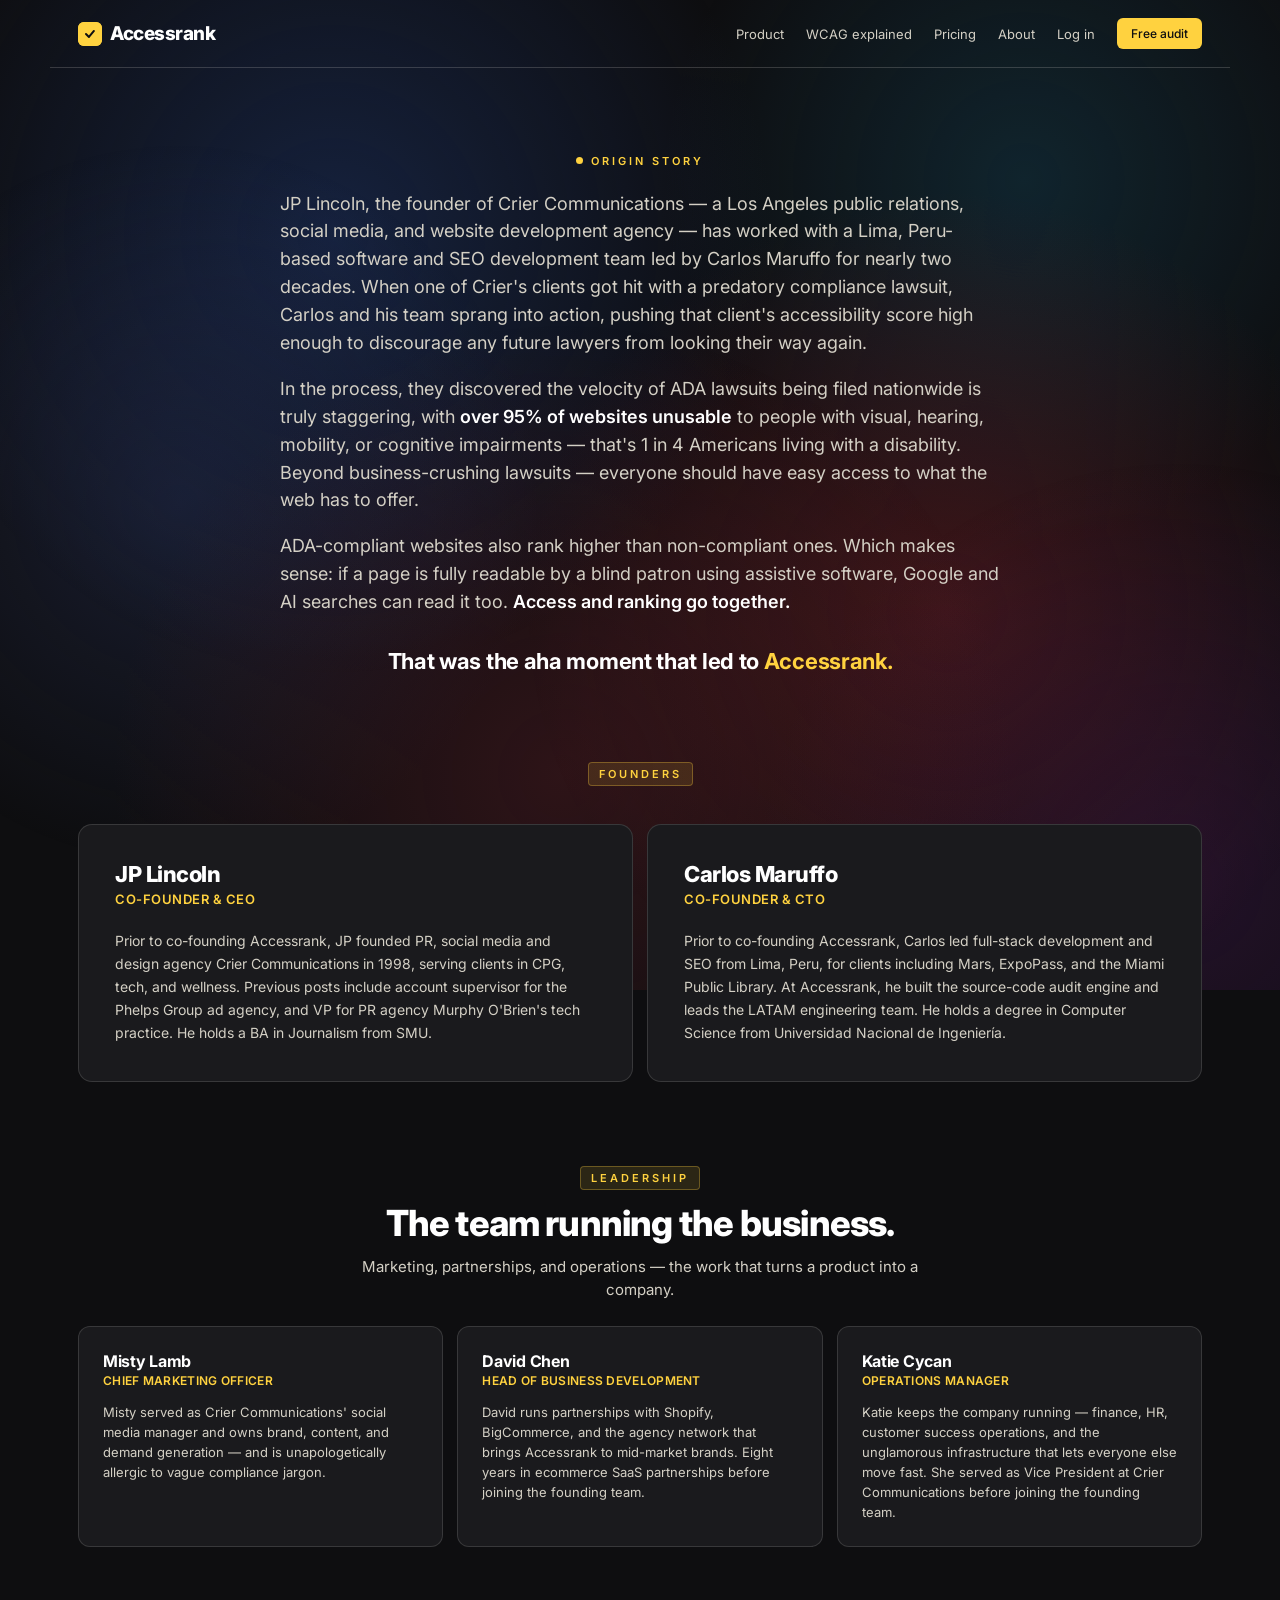
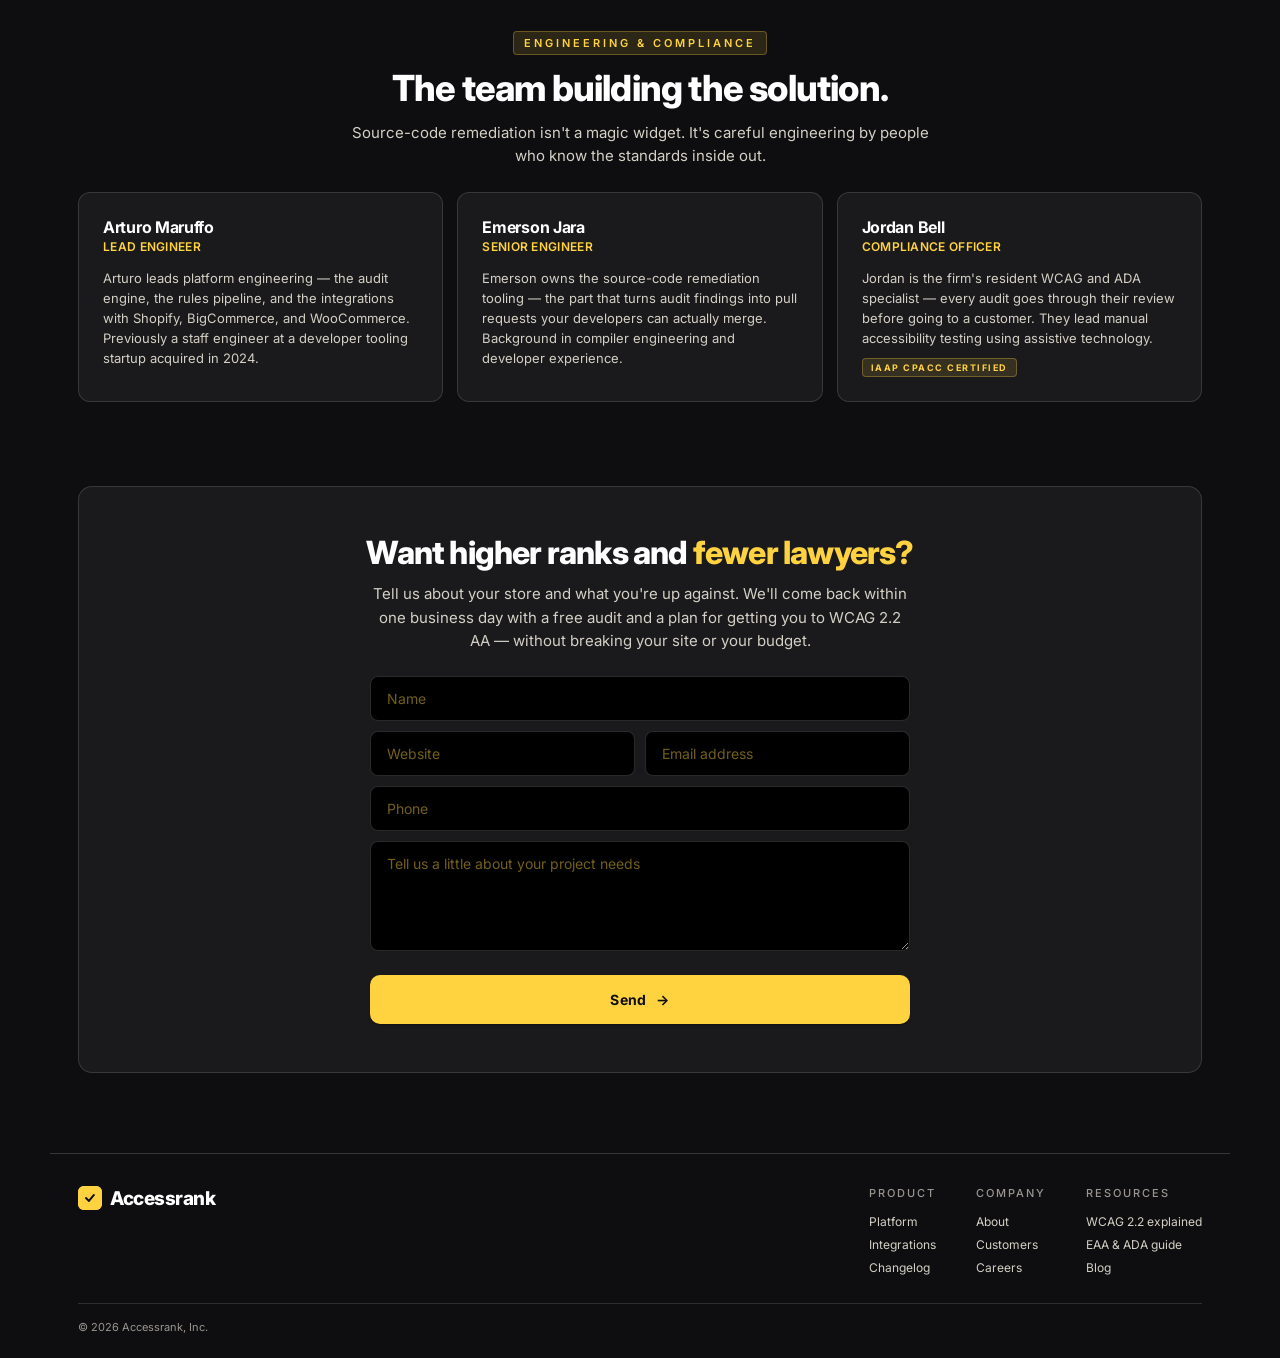
==== about.html @ c287551c "Add files via upload" ====
<!DOCTYPE html>
<html lang="en">
<head>
  <meta charset="UTF-8" />
  <meta name="viewport" content="width=device-width, initial-scale=1.0" />
  <title>About — Accessrank</title>
  <meta name="description" content="The team behind Accessrank — accessibility, SEO, and source-code remediation for DTC ecommerce." />

  <!-- Fonts -->
  <link rel="preconnect" href="https://fonts.googleapis.com" />
  <link rel="preconnect" href="https://fonts.gstatic.com" crossorigin />
  <link href="https://fonts.googleapis.com/css2?family=Inter:wght@400;500;600;700;800&family=JetBrains+Mono:wght@500;600&display=swap" rel="stylesheet" />

  <!-- Reuse the parent site's CSS so brand stays consistent -->
  <link rel="stylesheet" href="styles.css" />

  <style>
    /* ==================================================================
       ABOUT-PAGE-SPECIFIC STYLES
       Layered on top of styles.css. Reuses tokens (--brand, --surface,
       --hairline, etc.) and matches the parent site's spacing system
       (1180px max-width, 28px page padding, 14px grid gaps).
       ================================================================== */

    .about-hero {
      max-width: 1180px;
      margin: 0 auto;
      padding: 80px 28px 56px;
      text-align: center;
    }
    .about-hero .eyebrow {
      display: inline-flex;
      align-items: center;
      gap: 8px;
      font-size: 11px;
      letter-spacing: 3px;
      color: var(--brand);
      font-weight: 600;
      margin-bottom: 22px;
    }
    .about-hero .eyebrow .dot {
      width: 7px; height: 7px;
      border-radius: 50%;
      background: var(--brand);
    }
    .about-hero h1 {
      font-size: 56px;
      line-height: 1.05;
      letter-spacing: -1.8px;
      font-weight: 800;
      margin: 0 0 22px;
      color: var(--text);
    }
    .about-hero h1 .accent { color: var(--brand); }
    .about-hero .lead {
      font-size: 18px;
      line-height: 1.55;
      color: var(--text-soft);
      max-width: 720px;
      margin: 0 auto 18px;
      text-align: left;
    }
    .about-hero .lead:last-of-type { margin-bottom: 0; }
    .about-hero .lead strong { color: var(--text); font-weight: 600; }
    .about-hero .lead-emphasis {
      font-size: 22px;
      font-weight: 700;
      color: var(--text);
      letter-spacing: -0.3px;
      margin-top: 28px;
      text-align: center;
    }
    .about-hero .lead-emphasis .accent { color: var(--brand); }

    /* === Section eyebrows === */
    .about-section {
      max-width: 1180px;
      margin: 0 auto;
      padding: 28px 28px 56px;
    }
    .about-section-head {
      text-align: center;
      margin-bottom: 24px;
    }
    .about-section-eyebrow {
      display: inline-block;
      font-size: 11px;
      letter-spacing: 3px;
      color: var(--brand);
      font-weight: 600;
      margin-bottom: 14px;
      padding: 4px 10px;
      background: var(--brand-soft);
      border: 1px solid var(--brand-border);
      border-radius: 4px;
    }
    .about-section h2 {
      font-size: 36px;
      font-weight: 800;
      letter-spacing: -0.8px;
      color: var(--text);
      margin: 0 0 12px;
    }
    .about-section .section-sub {
      font-size: 15px;
      color: var(--text-soft);
      max-width: 580px;
      margin: 0 auto;
      line-height: 1.55;
    }

    /* === FOUNDERS — two large cards side by side === */
    /* === FOUNDERS — two cards side by side === */
    .founders-grid {
      display: grid;
      grid-template-columns: 1fr 1fr;
      gap: 14px;
    }
    .founder-card {
      background: var(--surface);
      border-radius: 14px;
      padding: 36px;
      border: 1px solid var(--hairline);
    }
    .founder-head {
      margin-bottom: 22px;
    }
    .founder-name {
      font-size: 22px;
      font-weight: 800;
      letter-spacing: -0.5px;
      color: var(--text);
      margin: 0 0 4px;
    }
    .founder-title {
      font-size: 13px;
      color: var(--brand);
      font-weight: 600;
      letter-spacing: 0.5px;
    }
    .founder-bio {
      font-size: 14px;
      color: var(--text-soft);
      line-height: 1.65;
      margin: 0;
    }
    .founder-bio + .founder-bio { margin-top: 14px; }

    /* === Smaller team cards (3 in a row) === */
    .team-grid {
      display: grid;
      grid-template-columns: repeat(3, 1fr);
      gap: 14px;
    }
    .team-card {
      background: var(--surface);
      border-radius: 12px;
      padding: 24px;
      border: 1px solid var(--hairline);
    }
    .team-head {
      margin-bottom: 14px;
    }
    .team-name {
      font-size: 16px;
      font-weight: 700;
      letter-spacing: -0.3px;
      color: var(--text);
      margin: 0 0 2px;
    }
    .team-title {
      font-size: 12px;
      color: var(--brand);
      font-weight: 600;
      letter-spacing: 0.3px;
    }
    .team-bio {
      font-size: 13px;
      color: var(--text-soft);
      line-height: 1.55;
      margin: 0;
    }
    .team-cert {
      display: inline-block;
      font-size: 9px;
      letter-spacing: 1.5px;
      color: var(--brand);
      font-weight: 700;
      background: var(--brand-soft);
      border: 1px solid var(--brand-border);
      padding: 3px 8px;
      border-radius: 4px;
      margin-top: 10px;
    }

    /* === Closing CTA === */
    .about-cta-band {
      max-width: 1180px;
      margin: 0 auto;
      padding: 28px 28px 80px;
      text-align: center;
    }
    .about-cta-card {
      background: var(--surface);
      border-radius: 14px;
      padding: 48px 28px;
      border: 1px solid var(--hairline);
    }
    .about-cta-card h2 {
      font-size: 32px;
      font-weight: 800;
      letter-spacing: -0.8px;
      color: var(--text);
      margin: 0 0 12px;
    }
    .about-cta-card h2 .accent { color: var(--brand); }
    .about-cta-card p {
      font-size: 15px;
      color: var(--text-soft);
      max-width: 540px;
      margin: 0 auto 24px;
      line-height: 1.55;
    }
    .about-cta-row {
      display: flex;
      gap: 10px;
      justify-content: center;
    }
    .about-cta-primary {
      background: var(--brand);
      color: var(--bg);
      padding: 13px 22px;
      border-radius: 8px;
      font-weight: 600;
      font-size: 13px;
      border: none;
      cursor: pointer;
      font-family: inherit;
    }
    .about-cta-secondary {
      background: transparent;
      color: var(--text);
      padding: 13px 22px;
      border-radius: 8px;
      font-weight: 500;
      font-size: 13px;
      border: 1px solid rgba(255,255,255,0.4);
      font-family: inherit;
      cursor: pointer;
      text-decoration: none;
      display: inline-block;
    }

    /* === CONTACT FORM === */
    .contact-form {
      max-width: 540px;
      margin: 0 auto;
      text-align: left;
    }
    .form-row {
      margin-bottom: 10px;
    }
    .form-row-split {
      display: grid;
      grid-template-columns: 1fr 1fr;
      gap: 10px;
      margin-bottom: 10px;
    }
    .form-row-split .form-col { margin-bottom: 0; }

    .contact-form input,
    .contact-form textarea {
      width: 100%;
      box-sizing: border-box;
      background: #000000;
      border: 1px solid rgba(255, 255, 255, 0.16);
      color: var(--brand);
      padding: 13px 16px;
      border-radius: 8px;
      font-size: 14px;
      font-weight: 500;
      font-family: inherit;
      transition: border-color 0.18s ease, background 0.18s ease;
    }
    .contact-form input::placeholder,
    .contact-form textarea::placeholder {
      color: rgba(255, 210, 63, 0.45);
      font-weight: 400;
    }
    .contact-form input:hover,
    .contact-form textarea:hover {
      border-color: rgba(255, 255, 255, 0.28);
    }
    .contact-form input:focus,
    .contact-form textarea:focus {
      outline: none;
      border-color: var(--brand);
      background: #000000;
    }
    .contact-form textarea {
      resize: vertical;
      min-height: 110px;
      font-family: inherit;
    }

    .form-actions {
      margin-top: 20px;
      margin-bottom: 0;
    }
    .form-submit {
      width: 100%;
      background: var(--brand);
      color: var(--bg);
      padding: 16px 28px;
      border-radius: 10px;
      font-weight: 700;
      font-size: 14px;
      letter-spacing: 0.3px;
      border: none;
      cursor: pointer;
      font-family: inherit;
      display: inline-flex;
      align-items: center;
      justify-content: center;
      gap: 10px;
      transition: transform 0.15s ease, box-shadow 0.18s ease, background 0.15s ease;
      box-shadow: 0 1px 2px rgba(0, 0, 0, 0.4);
    }
    .form-submit-arrow {
      display: inline-block;
      transition: transform 0.18s ease;
    }
    .form-submit:hover {
      background: #FFDC5C;
      box-shadow: 0 6px 16px rgba(255, 210, 63, 0.25);
    }
    .form-submit:hover .form-submit-arrow {
      transform: translateX(3px);
    }
    .form-submit:active {
      transform: translateY(1px);
    }

    /* Visually-hidden labels for screen readers (placeholders are not labels) */
    .sr-only {
      position: absolute;
      width: 1px; height: 1px;
      padding: 0; margin: -1px;
      overflow: hidden; clip: rect(0,0,0,0);
      white-space: nowrap; border: 0;
    }

    /* === Responsive === */
    @media (max-width: 900px) {
      .about-hero { padding: 56px 20px 36px; }
      .about-hero h1 { font-size: 38px; letter-spacing: -1.4px; }
      .about-hero .lead { font-size: 16px; }
      .team-grid { grid-template-columns: 1fr; }
      .founders-grid { grid-template-columns: 1fr; }
      .founder-card { padding: 28px; }
      .about-section { padding: 28px 20px 36px; }
      .about-cta-band { padding: 28px 20px 56px; }
      .form-row-split { grid-template-columns: 1fr; }
    }
  </style>
</head>
<body>

  <!-- ============================================================== -->
  <!-- NAVIGATION (mirrors the main site)                             -->
  <!-- ============================================================== -->
  <nav class="nav">
    <a href="index.html" class="logo">
      <span class="logo-mark" aria-hidden="true">
        <span class="layer layer-red" aria-hidden="true"></span>
        <span class="layer layer-green" aria-hidden="true"></span>
        <span class="layer layer-yellow" aria-hidden="true"></span>
        <span class="icon icon-yellow" aria-hidden="true">
          <svg viewBox="0 0 14 14"><path d="M3 7 L6 10 L11 4" fill="none" stroke="#0E0E10" stroke-width="2" stroke-linecap="round" stroke-linejoin="round"/></svg>
        </span>
        <span class="icon icon-red" aria-hidden="true">
          <svg viewBox="0 0 14 14"><path d="M5.4 3 L8.6 3 L7.8 9 L6.2 9 Z" fill="#FFFFFF"/><circle cx="7" cy="11.4" r="1.6" fill="#FFFFFF"/></svg>
        </span>
        <span class="icon icon-green" aria-hidden="true">
          <svg viewBox="0 0 14 14"><path d="M3 7 L6 10 L11 4" fill="none" stroke="#0E0E10" stroke-width="2" stroke-linecap="round" stroke-linejoin="round"/></svg>
        </span>
        <span class="swipe swipe-1" aria-hidden="true"></span>
        <span class="swipe swipe-2" aria-hidden="true"></span>
        <span class="swipe swipe-3" aria-hidden="true"></span>
      </span>
      Accessrank
    </a>
    <div class="nav-right">
      <a href="index.html#product">Product</a>
      <a href="index.html#wcag">WCAG explained</a>
      <a href="index.html#pricing">Pricing</a>
      <a href="about.html" aria-current="page">About</a>
      <a href="#">Log in</a>
      <a href="index.html#audit-card" class="cta-nav">Free audit</a>
    </div>
    <button class="hamburger" id="hamburger" aria-label="Open menu" aria-expanded="false">
      <span class="ham-line"></span>
      <span class="ham-line"></span>
      <span class="ham-line"></span>
    </button>
    <div class="mobile-menu" id="mobile-menu" aria-hidden="true">
      <a href="index.html#product">Product</a>
      <a href="index.html#wcag">WCAG explained</a>
      <a href="index.html#pricing">Pricing</a>
      <a href="about.html">About</a>
      <a href="#">Log in</a>
      <a href="index.html">Home</a>
    </div>
  </nav>

  <!-- ============================================================== -->
  <!-- HERO / ORIGIN STORY                                             -->
  <!-- ============================================================== -->
  <section class="about-hero">
    <div class="eyebrow"><span class="dot"></span>ORIGIN STORY</div>
    <p class="lead">
      JP Lincoln, the founder of Crier Communications — a Los Angeles public relations, social media, and website development agency — has worked with a Lima, Peru-based software and SEO development team led by Carlos Maruffo for nearly two decades. When one of Crier's clients got hit with a predatory compliance lawsuit, Carlos and his team sprang into action, pushing that client's accessibility score high enough to discourage any future lawyers from looking their way again.
    </p>
    <p class="lead">
      In the process, they discovered the velocity of ADA lawsuits being filed nationwide is truly staggering, with <strong>over 95% of websites unusable</strong> to people with visual, hearing, mobility, or cognitive impairments — that's 1 in 4 Americans living with a disability. Beyond business-crushing lawsuits — everyone should have easy access to what the web has to offer.
    </p>
    <p class="lead">
      ADA-compliant websites also rank higher than non-compliant ones. Which makes sense: if a page is fully readable by a blind patron using assistive software, Google and AI searches can read it too. <strong>Access and ranking go together.</strong>
    </p>
    <p class="lead lead-emphasis">
      That was the aha moment that led to <span class="accent">Accessrank.</span>
    </p>
  </section>

  <!-- ============================================================== -->
  <!-- FOUNDERS                                                        -->
  <!-- ============================================================== -->
  <section class="about-section">
    <div class="about-section-head">
      <span class="about-section-eyebrow">FOUNDERS</span>
    </div>

    <div class="founders-grid">

      <article class="founder-card">
        <div class="founder-head">
          <div>
            <h3 class="founder-name">JP Lincoln</h3>
            <div class="founder-title">CO-FOUNDER &amp; CEO</div>
          </div>
        </div>
        <p class="founder-bio">
          Prior to co-founding Accessrank, JP founded PR, social media and design agency Crier Communications in 1998, serving clients in CPG, tech, and wellness. Previous posts include account supervisor for the Phelps Group ad agency, and VP for PR agency Murphy O'Brien's tech practice. He holds a BA in Journalism from SMU.
        </p>
      </article>

      <article class="founder-card">
        <div class="founder-head">
          <div>
            <h3 class="founder-name">Carlos Maruffo</h3>
            <div class="founder-title">CO-FOUNDER &amp; CTO</div>
          </div>
        </div>
        <p class="founder-bio">
          Prior to co-founding Accessrank, Carlos led full-stack development and SEO from Lima, Peru, for clients including Mars, ExpoPass, and the Miami Public Library. At Accessrank, he built the source-code audit engine and leads the LATAM engineering team. He holds a degree in Computer Science from Universidad Nacional de Ingeniería.
        </p>
      </article>

    </div>
  </section>


  <!-- ============================================================== -->
  <!-- LEADERSHIP TEAM                                                 -->
  <!-- ============================================================== -->
  <section class="about-section">
    <div class="about-section-head">
      <span class="about-section-eyebrow">LEADERSHIP</span>
      <h2>The team running the business.</h2>
      <p class="section-sub">Marketing, partnerships, and operations — the work that turns a product into a company.</p>
    </div>

    <div class="team-grid">

      <article class="team-card">
        <div class="team-head">
          <div>
            <h4 class="team-name">Misty Lamb</h4>
            <div class="team-title">CHIEF MARKETING OFFICER</div>
          </div>
        </div>
        <p class="team-bio">
          Misty served as Crier Communications' social media manager and owns brand, content, and demand generation — and is unapologetically allergic to vague compliance jargon.
        </p>
      </article>

      <article class="team-card">
        <div class="team-head">
          <div>
            <h4 class="team-name">David Chen</h4>
            <div class="team-title">HEAD OF BUSINESS DEVELOPMENT</div>
          </div>
        </div>
        <p class="team-bio">
          David runs partnerships with Shopify, BigCommerce, and the agency network that brings Accessrank to mid-market brands. Eight years in ecommerce SaaS partnerships before joining the founding team.
        </p>
      </article>

      <article class="team-card">
        <div class="team-head">
          <div>
            <h4 class="team-name">Katie Cycan</h4>
            <div class="team-title">OPERATIONS MANAGER</div>
          </div>
        </div>
        <p class="team-bio">
          Katie keeps the company running — finance, HR, customer success operations, and the unglamorous infrastructure that lets everyone else move fast. She served as Vice President at Crier Communications before joining the founding team.
        </p>
      </article>

    </div>
  </section>

  <!-- ============================================================== -->
  <!-- ENGINEERING & COMPLIANCE                                        -->
  <!-- ============================================================== -->
  <section class="about-section">
    <div class="about-section-head">
      <span class="about-section-eyebrow">ENGINEERING &amp; COMPLIANCE</span>
      <h2>The team building the solution.</h2>
      <p class="section-sub">Source-code remediation isn't a magic widget. It's careful engineering by people who know the standards inside out.</p>
    </div>

    <div class="team-grid">

      <article class="team-card">
        <div class="team-head">
          <div>
            <h4 class="team-name">Arturo Maruffo</h4>
            <div class="team-title">LEAD ENGINEER</div>
          </div>
        </div>
        <p class="team-bio">
          Arturo leads platform engineering — the audit engine, the rules pipeline, and the integrations with Shopify, BigCommerce, and WooCommerce. Previously a staff engineer at a developer tooling startup acquired in 2024.
        </p>
      </article>

      <article class="team-card">
        <div class="team-head">
          <div>
            <h4 class="team-name">Emerson Jara</h4>
            <div class="team-title">SENIOR ENGINEER</div>
          </div>
        </div>
        <p class="team-bio">
          Emerson owns the source-code remediation tooling — the part that turns audit findings into pull requests your developers can actually merge. Background in compiler engineering and developer experience.
        </p>
      </article>

      <article class="team-card">
        <div class="team-head">
          <div>
            <h4 class="team-name">Jordan Bell</h4>
            <div class="team-title">COMPLIANCE OFFICER</div>
          </div>
        </div>
        <p class="team-bio">
          Jordan is the firm's resident WCAG and ADA specialist — every audit goes through their review before going to a customer. They lead manual accessibility testing using assistive technology.
        </p>
        <span class="team-cert">IAAP CPACC CERTIFIED</span>
      </article>

    </div>
  </section>

  <!-- ============================================================== -->
  <!-- CONTACT FORM                                                    -->
  <!-- ============================================================== -->
  <section class="about-cta-band">
    <div class="about-cta-card">
      <h2>Want higher ranks and <span class="accent">fewer lawyers?</span></h2>
      <p>Tell us about your store and what you're up against. We'll come back within one business day with a free audit and a plan for getting you to WCAG 2.2 AA — without breaking your site or your budget.</p>

      <form class="contact-form" id="contact-form" novalidate>
        <div class="form-row">
          <label for="contact-name" class="sr-only">Name</label>
          <input type="text" id="contact-name" name="name" placeholder="Name" required />
        </div>
        <div class="form-row form-row-split">
          <div class="form-col">
            <label for="contact-website" class="sr-only">Website</label>
            <input type="url" id="contact-website" name="website" placeholder="Website" />
          </div>
          <div class="form-col">
            <label for="contact-email" class="sr-only">Email address</label>
            <input type="email" id="contact-email" name="email" placeholder="Email address" required />
          </div>
        </div>
        <div class="form-row">
          <label for="contact-phone" class="sr-only">Phone</label>
          <input type="tel" id="contact-phone" name="phone" placeholder="Phone" />
        </div>
        <div class="form-row">
          <label for="contact-message" class="sr-only">Tell us a little about your project needs</label>
          <textarea id="contact-message" name="message" rows="4" placeholder="Tell us a little about your project needs" required></textarea>
        </div>
        <div class="form-row form-actions">
          <button type="submit" class="form-submit">
            Send
            <span class="form-submit-arrow" aria-hidden="true">→</span>
          </button>
        </div>
      </form>
    </div>
  </section>

  <!-- ============================================================== -->
  <!-- FOOTER                                                           -->
  <!-- ============================================================== -->
  <footer class="footer">
    <div class="footer-top">
      <div class="logo">
        <span class="logo-mark" aria-hidden="true">
          <span class="layer layer-red" aria-hidden="true"></span>
          <span class="layer layer-green" aria-hidden="true"></span>
          <span class="layer layer-yellow" aria-hidden="true"></span>
          <span class="icon icon-yellow" aria-hidden="true">
            <svg viewBox="0 0 14 14"><path d="M3 7 L6 10 L11 4" fill="none" stroke="#0E0E10" stroke-width="2" stroke-linecap="round" stroke-linejoin="round"/></svg>
          </span>
          <span class="icon icon-red" aria-hidden="true">
            <svg viewBox="0 0 14 14"><path d="M5.4 3 L8.6 3 L7.8 9 L6.2 9 Z" fill="#FFFFFF"/><circle cx="7" cy="11.4" r="1.6" fill="#FFFFFF"/></svg>
          </span>
          <span class="icon icon-green" aria-hidden="true">
            <svg viewBox="0 0 14 14"><path d="M3 7 L6 10 L11 4" fill="none" stroke="#0E0E10" stroke-width="2" stroke-linecap="round" stroke-linejoin="round"/></svg>
          </span>
          <span class="swipe swipe-1" aria-hidden="true"></span>
          <span class="swipe swipe-2" aria-hidden="true"></span>
          <span class="swipe swipe-3" aria-hidden="true"></span>
        </span>
        Accessrank
      </div>
      <div class="footer-cols">
        <div class="footer-col">
          <h4>PRODUCT</h4>
          <a href="index.html#product">Platform</a><a href="index.html">Integrations</a><a href="index.html">Changelog</a>
        </div>
        <div class="footer-col">
          <h4>COMPANY</h4>
          <a href="about.html">About</a><a href="#">Customers</a><a href="#">Careers</a>
        </div>
        <div class="footer-col">
          <h4>RESOURCES</h4>
          <a href="index.html#wcag">WCAG 2.2 explained</a><a href="index.html">EAA &amp; ADA guide</a><a href="index.html">Blog</a>
        </div>
      </div>
    </div>
    <div class="footer-bottom">
      <span>© 2026 Accessrank, Inc.</span>
    </div>
  </footer>

  <!-- ============================================================== -->
  <!-- MOBILE-MENU + CONTACT FORM SCRIPT                              -->
  <!-- ============================================================== -->
  <script>
    /* Mobile menu toggle */
    (function () {
      const hamburger = document.getElementById('hamburger');
      const menu = document.getElementById('mobile-menu');
      if (!hamburger || !menu) return;
      hamburger.addEventListener('click', function () {
        const isOpen = menu.getAttribute('aria-hidden') === 'false';
        menu.setAttribute('aria-hidden', isOpen ? 'true' : 'false');
        hamburger.setAttribute('aria-expanded', isOpen ? 'false' : 'true');
        menu.style.display = isOpen ? 'none' : 'flex';
      });
    })();

    /* Contact form — replace this handler with a real backend call.
       Right now it prevents the default submission, validates required
       fields, and replaces the form with a thank-you message. */
    (function () {
      const form = document.getElementById('contact-form');
      if (!form) return;

      form.addEventListener('submit', function (e) {
        e.preventDefault();

        // Collect values for the eventual backend submission
        const data = {
          name:    form.name.value.trim(),
          website: form.website.value.trim(),
          email:   form.email.value.trim(),
          phone:   form.phone.value.trim(),
          message: form.message.value.trim()
        };

        // Basic required-field check
        if (!data.name || !data.email || !data.message) {
          alert('Please fill in your name, email, and a brief message.');
          return;
        }

        // TODO: replace with your real submission endpoint
        // fetch('/api/contact', { method: 'POST', body: JSON.stringify(data), ... })

        // Replace the form with a thank-you state
        form.innerHTML =
          '<div style="text-align:center; padding:32px 0;">' +
            '<div style="font-size:36px; margin-bottom:14px;">✓</div>' +
            '<h3 style="font-size:20px; font-weight:700; color:#FFFFFF; margin:0 0 8px;">Thanks — we\'ll be in touch.</h3>' +
            '<p style="font-size:14px; color:#D4D0C5; margin:0;">We typically respond within one business day.</p>' +
          '</div>';
      });
    })();
  </script>

</body>
</html>
---- styles.css ----
/* ==================================================================
   ACCESSRANK — STYLES
   ==================================================================
   Sections (Cmd/Ctrl+F to jump):
     1. DESIGN TOKENS  — colors, type, spacing variables
     2. RESET / BASE
     3. NAV + MOBILE MENU
     4. HERO
     5. AUDIT CARD (live audit widget)
     6. MARQUEE (scrolling platform list)
     7. RISK STRIP ("The stakes")
     8. WCAG 2.2 EXPLAINER
     9. OVERLAY WARNING
    10. FEATURES ("How it works")
    11. STATS STRIP
    12. TESTIMONIAL
    13. PRICING
    14. FOOTER
    15. RESPONSIVE
    16. SCROLL-TRIGGERED FADE-IN
   ================================================================== */


/* ==================================================================
   1. DESIGN TOKENS
   Edit these to retheme the whole site. Anywhere a color appears in a
   rule below, it ideally pulls from one of these. To swap the brand
   color from yellow to (say) cyan, change --brand once here.
   ================================================================== */
:root {
  /* Brand colors */
  --brand:           #FFD23F;   /* Primary yellow — CTAs, accents */
  --brand-soft:      rgba(255, 210, 63, 0.12);
  --brand-border:    rgba(255, 210, 63, 0.30);
  --warning:         #FF6B47;   /* Coral red — WCAG percentage callouts */
  --warning-soft:    #FF8B6E;
  --stakes-accent:   #3B82F6;   /* Brand blue — Stakes section + accents */

  /* Neutrals */
  --bg:              #0E0E10;   /* Page background */
  --surface:         #1A1A1D;   /* Cards, inputs */
  --text:            #FFFFFF;   /* Primary text on dark bg */
  --text-soft:       #D4D0C5;   /* Body copy */
  --text-muted:      #B5B0A4;   /* Secondary copy */
  --text-faint:      #9A9590;   /* Meta/labels */
  --text-fainter:    #6B6760;   /* Placeholder/disabled */
  --hairline:        rgba(240, 237, 229, 0.14);
  --hairline-strong: rgba(240, 237, 229, 0.18);

  /* Type scale */
  --h1-size:         48px;
  --h2-size:         36px;
  --body-size:       16px;
  --caption-size:    11px;

  /* Animation */
  --ease-out:        cubic-bezier(0.23, 1, 0.32, 1);
}


/* ==================================================================
   2. RESET / BASE
   ================================================================== */
* { box-sizing: border-box; }

html { scroll-behavior: smooth; }

body {
  font-family: 'Inter', system-ui, -apple-system, sans-serif;
  background: var(--bg);
  color: var(--text-soft);
  margin: 0;
  border-radius: 12px;
  overflow-x: hidden;
  position: relative;
  isolation: isolate;
}

/* ──────────────────────────────────────────────────────────────────
   ANIMATED GRADIENT BACKGROUND LAYERS
   Six radial-gradient blobs across upper + lower halves of the
   viewport, drifting on two independent slow cycles. Includes a
   dark red accent that ties to the warning red elsewhere on site.
   Honors prefers-reduced-motion.
   ────────────────────────────────────────────────────────────────── */
body::before,
body::after {
  content: '';
  position: fixed;
  inset: -10%;
  pointer-events: none;
  z-index: -1;
}

body::before {
  background:
    radial-gradient(800px circle at 30% 30%,
      rgba(28, 50, 100, 0.55) 0%,
      rgba(28, 50, 100, 0) 55%),
    radial-gradient(700px circle at 70% 65%,
      rgba(110, 30, 35, 0.50) 0%,
      rgba(110, 30, 35, 0) 60%),
    radial-gradient(600px circle at 75% 25%,
      rgba(20, 70, 90, 0.40) 0%,
      rgba(20, 70, 90, 0) 60%);
  animation: blob-drift-1 18s ease-in-out infinite alternate;
}

body::after {
  background:
    radial-gradient(750px circle at 45% 80%,
      rgba(90, 28, 35, 0.42) 0%,
      rgba(90, 28, 35, 0) 60%),
    radial-gradient(700px circle at 85% 90%,
      rgba(60, 22, 70, 0.45) 0%,
      rgba(60, 22, 70, 0) 60%),
    radial-gradient(600px circle at 20% 55%,
      rgba(40, 50, 90, 0.40) 0%,
      rgba(40, 50, 90, 0) 60%);
  animation: blob-drift-2 22s ease-in-out infinite alternate;
}

@keyframes blob-drift-1 {
  0%   { transform: translate(-15%, -10%) scale(1);    }
  50%  { transform: translate(20%, 12%)   scale(1.15); }
  100% { transform: translate(-8%, 18%)   scale(0.95); }
}

@keyframes blob-drift-2 {
  0%   { transform: translate(15%, 10%)   scale(1);    }
  33%  { transform: translate(-22%, -8%)  scale(1.12); }
  66%  { transform: translate(18%, 15%)   scale(0.95); }
  100% { transform: translate(-12%, -15%) scale(1.08); }
}

@media (prefers-reduced-motion: reduce) {
  body::before,
  body::after { animation: none; }
}

a { text-decoration: none; }
button { font-family: inherit; cursor: pointer; border: none; background: transparent; }
button:focus-visible { outline: 2px solid var(--brand); outline-offset: 2px; border-radius: 4px; }


/* ==================================================================
   3. NAV + MOBILE MENU
   ================================================================== */
.nav {
  display: flex;
  align-items: center;
  justify-content: space-between;
  padding: 18px 28px;
  border-bottom: 1px solid var(--hairline-strong);
  max-width: 1180px;
  margin: 0 auto;
}

.logo {
  display: flex;
  align-items: center;
  gap: 8px;
  font-weight: 800;
  font-size: 19px;
  letter-spacing: -0.5px;
  color: var(--text);
}

/* ==================================================================
   LOGO MARK ANIMATION
   ──────────────────────────────────────────────────────────────────
   Sequence (plays once on load over 5s):
     1. YELLOW + black ✓  (resting state)
     2. Sweep ↗ BL→TR     paints  RED + white !
     3. Sweep ↙ TR→BL     paints  GREEN + black ✓
     4. Green check pulses (grows to 1.42×, springs back)
     5. Sweep ↗ BL→TR     paints  YELLOW + black ✓ (rests here)
   ────────────────────────────────────────────────────────────────── */
.logo-mark {
  width: 24px;
  height: 24px;
  border-radius: 6px;
  display: inline-flex;
  align-items: center;
  justify-content: center;
  position: relative;
  overflow: hidden;
  background: var(--brand);                  /* base layer: yellow */
  flex-shrink: 0;
}

/* === Color overlay layers ===
   Three full-cover layers, each parked off a different corner.
   They slide in along the matching diagonal during their turn. */
.logo-mark .layer {
  position: absolute;
  inset: 0;
  pointer-events: none;
  z-index: 1;
}
.logo-mark .layer-red {
  background: #E0432B;
  transform: translate(-110%, 110%);         /* parked off bottom-left */
  animation: logoWipeRed 5s ease-in-out 1 forwards;
}
.logo-mark .layer-green {
  background: #4ADE80;
  transform: translate(110%, -110%);         /* parked off top-right */
  animation: logoWipeGreen 5s ease-in-out 1 forwards;
}
.logo-mark .layer-yellow {
  background: var(--brand);
  transform: translate(-110%, 110%);         /* parked off bottom-left */
  animation: logoWipeYellowReturn 5s ease-in-out 1 forwards;
}

/* === Icon layers ===
   Three stacked icons (yellow ✓, red !, green ✓). Each one fades in
   when its color state is on screen. The green ✓ also scales up
   and springs back (the "stamp" pulse). */
.logo-mark .icon {
  position: absolute;
  inset: 0;
  display: flex;
  align-items: center;
  justify-content: center;
  z-index: 2;
  pointer-events: none;
}
.logo-mark .icon svg {
  width: 58%;
  height: 58%;
  display: block;
}
.logo-mark .icon-yellow { animation: logoIconYellow 5s ease-in-out 1 forwards; }
.logo-mark .icon-red    { opacity: 0; animation: logoIconRed   5s ease-in-out 1 forwards; }
.logo-mark .icon-green  { opacity: 0; animation: logoIconGreen 5s ease-in-out 1 forwards; transform-origin: 50% 50%; }

/* === Luminous diagonal swipe bars ===
   Three sweep elements, each oriented to match its sweep's direction.
   They fade in just before each color change. */
.logo-mark .swipe {
  position: absolute;
  top: -50%; left: -150%;
  width: 200%; height: 200%;
  pointer-events: none;
  z-index: 4;
  filter: blur(0.5px);
  opacity: 0;
}
.logo-mark .swipe-1,
.logo-mark .swipe-3 {
  background: linear-gradient(45deg,  transparent 45%, rgba(255,255,255,0.85) 50%, transparent 55%);
}
.logo-mark .swipe-2 {
  background: linear-gradient(-45deg, transparent 45%, rgba(255,255,255,0.85) 50%, transparent 55%);
}
.logo-mark .swipe-1 { animation: logoSwipe1 5s ease-in-out 1 forwards; }
.logo-mark .swipe-2 { animation: logoSwipe2 5s ease-in-out 1 forwards; }
.logo-mark .swipe-3 { animation: logoSwipe3 5s ease-in-out 1 forwards; }

/* ────────────────────────────────────────────────────────────────── */
/* COLOR OVERLAY KEYFRAMES                                            */
/* ────────────────────────────────────────────────────────────────── */

/* Red: enters from BL (sweep 1 direction), exits to TR */
@keyframes logoWipeRed {
  0%, 13%   { transform: translate(-110%, 110%); }
  22%, 40%  { transform: translate(0, 0); }
  48%, 100% { transform: translate(110%, -110%); }
}

/* Green: enters from TR (sweep 2 direction), exits to BL */
@keyframes logoWipeGreen {
  0%, 38%   { transform: translate(110%, -110%); }
  47%, 70%  { transform: translate(0, 0); }
  77%, 100% { transform: translate(-110%, 110%); }
}

/* Yellow return: enters from BL (sweep 3 direction) and stays */
@keyframes logoWipeYellowReturn {
  0%, 68%   { transform: translate(-110%, 110%); }
  77%, 100% { transform: translate(0, 0); }
}

/* ────────────────────────────────────────────────────────────────── */
/* ICON KEYFRAMES                                                     */
/* ────────────────────────────────────────────────────────────────── */

/* Yellow ✓ shows at start AND end (because base + return are both yellow) */
@keyframes logoIconYellow {
  0%, 18%   { opacity: 1; }
  22%, 72%  { opacity: 0; }
  82%, 100% { opacity: 1; }
}

/* Red ! shows during the red on-screen window only */
@keyframes logoIconRed {
  0%, 18%   { opacity: 0; }
  25%, 38%  { opacity: 1; }
  44%, 100% { opacity: 0; }
}

/* Green ✓ — appears, holds, GROWS to 1.42×, springs back, fades out */
@keyframes logoIconGreen {
  0%, 43%   { opacity: 0; transform: scale(1); }
  50%       { opacity: 1; transform: scale(1); }      /* arrive at normal */
  56%       { opacity: 1; transform: scale(1); }      /* breath beat */
  63%       { opacity: 1; transform: scale(1.42); }   /* GROW */
  68%       { opacity: 1; transform: scale(0.96); }   /* slight overshoot inward */
  72%       { opacity: 1; transform: scale(1); }      /* settle */
  78%, 100% { opacity: 0; transform: scale(1); }      /* fade out as yellow returns */
}

/* ────────────────────────────────────────────────────────────────── */
/* SWIPE BAR KEYFRAMES                                                */
/* ────────────────────────────────────────────────────────────────── */

/* Sweep 1: bottom-left → top-right (precedes red) */
@keyframes logoSwipe1 {
  0%, 11%   { transform: translate(-50%, 50%);  opacity: 0; }
  13%       { transform: translate(-50%, 50%);  opacity: 1; }
  21%       { transform: translate(50%, -50%);  opacity: 1; }
  23%, 100% { opacity: 0; }
}

/* Sweep 2: top-right → bottom-left (precedes green) */
@keyframes logoSwipe2 {
  0%, 38%   { transform: translate(50%, -50%);  opacity: 0; }
  40%       { transform: translate(50%, -50%);  opacity: 1; }
  46%       { transform: translate(-50%, 50%);  opacity: 1; }
  48%, 100% { opacity: 0; }
}

/* Sweep 3: bottom-left → top-right (precedes yellow return) */
@keyframes logoSwipe3 {
  0%, 68%   { transform: translate(-50%, 50%);  opacity: 0; }
  70%       { transform: translate(-50%, 50%);  opacity: 1; }
  76%       { transform: translate(50%, -50%);  opacity: 1; }
  78%, 100% { opacity: 0; }
}

.nav-right {
  display: flex;
  gap: 22px;
  align-items: center;
  font-size: 13px;
}

.nav-right a:not(.cta-nav) {
  color: var(--text-soft);
  transition: color 0.15s;
}

.nav-right a:not(.cta-nav):hover { color: var(--text); }

.cta-nav {
  background: var(--brand);
  color: var(--bg);
  padding: 8px 14px;
  border-radius: 6px;
  font-weight: 500;
  font-size: 12px;
  transition: opacity 0.15s ease;
}

.cta-nav:hover { opacity: 0.85; }

/* Hamburger — hidden by default, shown in mobile breakpoint */
.hamburger {
  display: none;
  flex-direction: column;
  gap: 4px;
  padding: 8px;
}

.ham-line {
  width: 22px;
  height: 2px;
  background: var(--text);
  border-radius: 2px;
  transition: transform 0.2s, opacity 0.2s;
}

.hamburger[aria-expanded="true"] .ham-line:nth-child(1) {
  transform: translateY(6px) rotate(45deg);
}
.hamburger[aria-expanded="true"] .ham-line:nth-child(2) { opacity: 0; }
.hamburger[aria-expanded="true"] .ham-line:nth-child(3) {
  transform: translateY(-6px) rotate(-45deg);
}

.mobile-menu {
  display: none;
  flex-direction: column;
  gap: 0;
  position: absolute;
  top: 60px;
  left: 0;
  right: 0;
  background: var(--bg);
  border-bottom: 1px solid var(--hairline-strong);
  padding: 16px 28px;
  z-index: 100;
}

.mobile-menu.open { display: flex; }

.mobile-menu a {
  color: var(--text-soft);
  padding: 14px 0;
  border-bottom: 1px solid var(--hairline);
  font-size: 15px;
}

.mobile-menu a:last-child { border-bottom: none; }

.mobile-menu .cta-mobile {
  background: var(--brand);
  color: var(--bg);
  margin-top: 12px;
  padding: 14px !important;
  text-align: center;
  border-radius: 8px;
  font-weight: 600;
}


/* ==================================================================
   4. HERO
   ================================================================== */
.hero {
  display: grid;
  grid-template-columns: 0.75fr 1fr;
  gap: 18px;
  padding: 56px 28px 36px;
  align-items: center;
  max-width: 1180px;
  margin: 0 auto;
}

.eyebrow {
  display: inline-flex;
  align-items: center;
  gap: 8px;
  font-size: var(--caption-size);
  letter-spacing: 3px;
  color: var(--brand);
  font-weight: 500;
  margin-bottom: 22px;
}

.pulse-dot {
  width: 7px;
  height: 7px;
  border-radius: 50%;
  background: var(--brand);
  animation: pulse 2s ease-in-out infinite;
}

@keyframes pulse {
  0%, 100% { opacity: 1; }
  50%      { opacity: 0.3; }
}

.hero h1 {
  font-size: var(--h1-size);
  line-height: 1.02;
  letter-spacing: -2px;
  font-weight: 800;
  margin: 0 0 22px;
  color: var(--text);
}

.hero h1 .accent { color: var(--brand); }

.sub {
  font-size: var(--body-size);
  line-height: 1.55;
  color: var(--text-soft);
  max-width: 440px;
  margin: 0 0 22px;
}

.sub .highlight {
  color: var(--text);
  font-weight: 500;
}

/* Pill-shaped link to WCAG section */
.wcag-link {
  display: inline-flex;
  align-items: center;
  gap: 6px;
  padding: 8px 14px;
  background: var(--brand-soft);
  color: #FFFFFF;
  border: 1px solid var(--brand-border);
  border-radius: 100px;
  font-size: 12px;
  font-weight: 500;
  margin-bottom: 24px;
  transition: background 0.2s;
}

.wcag-link:hover { background: rgba(255, 210, 63, 0.18); }

.info-circle {
  width: 14px;
  height: 14px;
  border-radius: 50%;
  border: 1.5px solid var(--brand);
  display: inline-flex;
  align-items: center;
  justify-content: center;
  font-size: 9px;
  font-weight: 700;
  line-height: 1;
}

.cta-row {
  display: flex;
  gap: 10px;
  align-items: center;
}

.btn-primary {
  background: var(--brand);
  color: var(--bg);
  padding: 13px 22px;
  border-radius: 8px;
  font-weight: 500;
  font-size: 13px;
  transition: opacity 0.15s ease;
}

.btn-primary:hover { opacity: 0.85; }

.btn-secondary {
  background: transparent;
  color: var(--text);
  padding: 13px 22px;
  border-radius: 8px;
  font-weight: 500;
  font-size: 13px;
  border: 1px solid rgba(255, 255, 255, 0.25);
  transition: background 0.15s ease, border-color 0.15s ease;
}

.btn-secondary:hover {
  background: rgba(255, 255, 255, 0.06);
  border-color: rgba(255, 255, 255, 0.4);
}


/* ==================================================================
   5. AUDIT CARD — live audit widget on the right side of the hero
   ================================================================== */
.audit-card {
  background: var(--surface);
  border-radius: 14px;
  padding: 22px;
  border: 1px solid var(--hairline-strong);
}

.audit-head {
  display: flex;
  justify-content: space-between;
  align-items: center;
  margin-bottom: 14px;
}

.audit-title {
  font-size: 11px;
  letter-spacing: 3px;
  color: var(--brand);
  font-weight: 500;
}

.audit-meta {
  font-size: 11px;
  color: var(--text-faint);
}

.url-form {
  display: flex;
  gap: 8px;
  margin-bottom: 14px;
}

.url-input {
  flex: 1;
  background: var(--bg);
  border: 1px solid rgba(240, 237, 229, 0.15);
  color: var(--text);
  padding: 11px 14px;
  border-radius: 8px;
  font-size: 13px;
  font-family: inherit;
  outline: none;
  transition: border-color 0.15s;
}

.url-input::placeholder { color: var(--text-fainter); }
.url-input:focus { border-color: var(--brand); }

.scan-btn {
  background: var(--brand);
  color: var(--bg);
  padding: 11px 16px;
  border-radius: 8px;
  font-weight: 500;
  font-size: 13px;
  white-space: nowrap;
  transition: opacity 0.15s;
}

.scan-btn:hover { opacity: 0.85; }
.scan-btn:disabled { opacity: 0.5; cursor: not-allowed; }

.scan-status {
  font-size: 11px;
  color: var(--text-faint);
  margin-bottom: 10px;
  min-height: 14px;
  display: flex;
  align-items: center;
  gap: 6px;
}

.scan-status.active { color: var(--brand); }

.scan-spinner {
  width: 10px;
  height: 10px;
  border: 1.5px solid rgba(255, 210, 63, 0.3);
  border-top-color: var(--brand);
  border-radius: 50%;
  animation: spin 0.7s linear infinite;
}

@keyframes spin { to { transform: rotate(360deg); } }

.audit-rows {
  display: flex;
  flex-direction: column;
}

.audit-row {
  display: flex;
  align-items: center;
  gap: 12px;
  padding: 10px 0;
  border-bottom: 1px solid var(--hairline);
  font-size: 13px;
  opacity: 0;
  transform: translateY(6px);
  transition: opacity 0.4s var(--ease-out), transform 0.4s var(--ease-out);
}

.audit-row.visible {
  opacity: 1;
  transform: translateY(0);
}

.audit-row:last-child { border-bottom: none; }

.check-circle {
  width: 22px;
  height: 22px;
  border-radius: 50%;
  background: var(--brand);
  display: inline-flex;
  align-items: center;
  justify-content: center;
  flex-shrink: 0;
}

.row-label { color: var(--text); flex: 1; }
.row-meta  { color: var(--brand); font-size: 12px; font-weight: 500; }

.empty-state {
  padding: 24px 12px;
  text-align: center;
  color: var(--text-faint);
  font-size: 13px;
}

.report-cta {
  margin-top: 16px;
  padding: 14px;
  background: transparent;              /* transparent by default */
  color: var(--text);
  border: 1px solid var(--text);
  border-radius: 10px;
  text-align: center;
  font-weight: 500;
  font-size: 14px;
  width: 100%;
  font-family: inherit;
  transition: background 0.18s ease, color 0.18s ease, border-color 0.18s ease;
}

.report-cta:hover,
.report-cta:focus-visible {
  background: var(--brand);             /* yellow on hover/focus */
  color: var(--bg);
  border-color: var(--brand);
}

.report-cta:hover .report-cta-sub,
.report-cta:focus-visible .report-cta-sub {
  color: rgba(14, 14, 16, 0.7);
}

.report-cta-sub {
  display: block;
  font-size: 11px;
  color: rgba(255, 255, 255, 0.7);
  margin-top: 3px;
  font-weight: 400;
}

/* Animated check-mark draw */
.check-anim {
  stroke-dasharray: 16;
  stroke-dashoffset: 16;
  animation: drawCheck 0.6s var(--ease-out) forwards;
}

@keyframes drawCheck {
  0%       { stroke-dashoffset: 16; }
  60%, 100% { stroke-dashoffset: 0; }
}


/* ==================================================================
   6. MARQUEE — infinite scrolling platform list
   ================================================================== */
.marquee {
  background: linear-gradient(90deg, #3B82F6 0%, #1E3A8A 100%);
  color: #FFFFFF;
  padding: 10px 0;
  overflow: hidden;
  border-top: 1px solid rgba(255, 255, 255, 0.08);
  border-bottom: 1px solid rgba(255, 255, 255, 0.08);
}

.marquee-track {
  display: flex;
  gap: 56px;
  animation: marquee-scroll 28s linear infinite;
  white-space: nowrap;
  width: max-content;
}

.marquee-track .item {
  font-size: 12px;
  font-weight: 700;
  letter-spacing: 4px;
  display: inline-flex;
  align-items: center;
  gap: 56px;
}

.marquee-track .sep {
  color: rgba(255, 255, 255, 0.45);
  opacity: 0.4;
  font-size: 12px;
}

@keyframes marquee-scroll {
  from { transform: translateX(0); }
  to   { transform: translateX(-50%); }
}


/* ==================================================================
   7. RISK STRIP — "The stakes" with four data cards
   ================================================================== */
.risk-strip {
  padding: 56px 28px;
  border-bottom: 1px solid rgba(240, 237, 229, 0.06);
  max-width: 1180px;
  margin: 0 auto;
}

.risk-eyebrow {
  font-size: 11px;
  letter-spacing: 3px;
  color: var(--brand);
  font-weight: 500;
  margin-bottom: 12px;
  text-align: center;
}

.risk-title {
  font-size: 38px;
  line-height: 1.1;
  letter-spacing: -1px;
  font-weight: 800;
  margin: 0 auto 36px;
  color: var(--text);
  text-align: center;
  max-width: 720px;
}

.risk-title .red { color: var(--stakes-accent); }

.risk-grid {
  display: grid;
  grid-template-columns: repeat(4, 1fr);
  gap: 12px;
  max-width: 920px;
  margin: 0 auto;
}

.risk-card {
  padding: 22px;
  background: var(--surface);
  border-radius: 12px;
  border: 1px solid var(--hairline);
}

.risk-num {
  font-size: 38px;
  font-weight: 800;
  letter-spacing: -1.5px;
  color: var(--text);
  line-height: 1;
  margin-bottom: 8px;
}

.risk-num .small {
  font-size: 18px;
  color: var(--text-faint);
  font-weight: 500;
}

.risk-label {
  font-size: 12px;
  color: var(--text-soft);
  line-height: 1.45;
  margin-bottom: 8px;
}

.risk-source {
  font-size: 10px;
  color: var(--text-fainter);
  letter-spacing: 1px;
  text-transform: uppercase;
}


/* ==================================================================
   8. WCAG 2.2 EXPLAINER — POUR cards + criteria table
   ================================================================== */
.wcag-section {
  padding: 64px 28px;
  max-width: 1180px;
  margin: 0 auto;
}

.section-eyebrow {
  font-size: 11px;
  letter-spacing: 3px;
  color: var(--brand);
  font-weight: 500;
  margin-bottom: 12px;
  text-align: center;
}

h2 {
  font-size: var(--h2-size);
  line-height: 1.1;
  letter-spacing: -1px;
  font-weight: 800;
  margin: 0 0 14px;
  color: var(--text);
}

.section-h2-center { text-align: center; }

.section-sub {
  font-size: 15px;
  color: var(--text-soft);
  text-align: center;
  max-width: 480px;
  margin: 0 auto 36px;
  line-height: 1.55;
}

.wcag-grid {
  display: grid;
  grid-template-columns: 1fr 1fr;
  gap: 40px;
  align-items: start;
}

/* Override h2 alignment specifically inside the WCAG section */
.wcag-section h2.section-h2-center {
  text-align: center;
  margin-bottom: 14px;
}

.wcag-lede {
  font-size: 16px;
  line-height: 1.55;
  color: var(--text-soft);
  margin: 0 0 24px;
}

.wcag-lede strong {
  color: var(--text);
  font-weight: 600;
}

/* POUR — 2x2 mini-cards */
.pour {
  display: grid;
  grid-template-columns: repeat(2, 1fr);
  gap: 8px;
  margin-bottom: 20px;
}

.pour-item {
  padding: 12px 14px;
  background: var(--surface);
  border-radius: 8px;
  border: 1px solid var(--hairline);
}

.pour-letter {
  font-size: 22px;
  font-weight: 800;
  color: var(--brand);
  letter-spacing: -1px;
  line-height: 1;
  margin-bottom: 4px;
}

.pour-name {
  font-size: 13px;
  font-weight: 500;
  color: var(--text);
  margin-bottom: 2px;
}

.pour-desc {
  font-size: 11px;
  color: var(--text-faint);
  line-height: 1.4;
}

/* "AA" callout strip */
.wcag-meta-row {
  display: flex;
  gap: 10px;
  padding: 14px 16px;
  background: rgba(255, 210, 63, 0.08);
  border: 1px solid rgba(255, 210, 63, 0.20);
  border-radius: 10px;
}

.icon-box {
  width: 28px;
  height: 28px;
  background: var(--brand);
  color: var(--bg);
  border-radius: 6px;
  display: flex;
  align-items: center;
  justify-content: center;
  font-weight: 800;
  font-size: 13px;
  flex-shrink: 0;
}

.wcag-meta-text {
  font-size: 12px;
  color: var(--text);
  line-height: 1.4;
}

.wcag-meta-text strong { color: var(--brand); }

/* Criteria table on the right */
.criteria-list {
  display: flex;
  flex-direction: column;
  gap: 8px;
}

.criteria-head {
  font-size: 15px;
  letter-spacing: 1.5px;
  color: var(--brand);
  font-weight: 700;
  margin-bottom: 20px;
}

.criteria-row {
  display: grid;
  grid-template-columns: 80px 1fr 60px;
  gap: 12px;
  padding: 12px 14px;
  background: var(--surface);
  border-radius: 8px;
  border: 1px solid rgba(240, 237, 229, 0.06);
  align-items: center;
}

.criteria-id {
  font-family: 'JetBrains Mono', ui-monospace, monospace;
  font-size: 11px;
  color: var(--brand);
  font-weight: 600;
}

.criteria-body {
  font-size: 13px;
  color: var(--text);
  line-height: 1.4;
}

.criteria-body .desc {
  display: block;
  font-size: 11px;
  color: var(--text-faint);
  margin-top: 2px;
  font-weight: 400;
}

.criteria-freq {
  font-size: 12px;
  color: var(--warning);
  font-weight: 600;
  text-align: right;
}

.criteria-freq .small {
  font-size: 9px;
  color: var(--text-fainter);
  display: block;
  letter-spacing: 1px;
  text-transform: uppercase;
  font-weight: 500;
}


/* ==================================================================
   9. OVERLAY WARNING
   ================================================================== */
.overlay-warning {
  padding: 40px 28px;
  background:
    repeating-linear-gradient(
      135deg,
      #1F1A12 0 24px,
      #2B2316 24px 48px
    );
  border-top: 2px solid var(--brand);
  border-bottom: 2px solid var(--brand);
}

.overlay-card {
  max-width: 720px;
  margin: 0 auto;
  display: flex;
  gap: 18px;
  align-items: flex-start;
}

.overlay-icon {
  width: 36px;
  height: 36px;
  background: #E0432B;
  color: #FFFFFF;
  border-radius: 8px;
  display: flex;
  align-items: center;
  justify-content: center;
  font-weight: 800;
  font-size: 18px;
  flex-shrink: 0;
}

.overlay-content h3 {
  font-size: 16px;
  font-weight: 700;
  color: var(--brand);
  margin: 0 0 6px;
}

.overlay-content p {
  font-size: 13px;
  color: #E8DCC4;
  line-height: 1.55;
  margin: 0;
}

.overlay-content p strong {
  color: #FFFFFF;
  font-weight: 700;
  background: rgba(255, 210, 63, 0.15);
  padding: 1px 5px;
  border-radius: 3px;
}


/* ==================================================================
   10. FEATURES — "How it works"
   ================================================================== */
.features {
  padding: 72px 28px;
  max-width: 1180px;
  margin: 0 auto;
}

.feature-grid {
  display: grid;
  grid-template-columns: repeat(3, 1fr);
  gap: 14px;
}

.feature-card {
  background: var(--surface);
  border-radius: 12px;
  padding: 24px;
  border: 1px solid var(--hairline);
}

.feature-icon {
  width: 36px;
  height: 36px;
  border-radius: 8px;
  background: var(--brand-soft);
  display: flex;
  align-items: center;
  justify-content: center;
  margin-bottom: 14px;
}

.feature-title {
  font-size: 15px;
  font-weight: 500;
  color: var(--text);
  margin: 0 0 6px;
}

.feature-desc {
  font-size: 13px;
  color: var(--text-muted);
  line-height: 1.5;
  margin: 0;
}


/* ==================================================================
   11. STATS STRIP
   ================================================================== */
.stats-strip {
  padding: 44px 28px;
  background: var(--surface);
  border-top: 1px solid var(--hairline);
  border-bottom: 1px solid var(--hairline);
}

.stats-strip-inner {
  max-width: 1180px;
  margin: 0 auto;
  display: grid;
  grid-template-columns: repeat(3, 1fr);
  gap: 14px;
}

.stat { text-align: center; }

.stat-num {
  font-size: 36px;
  font-weight: 800;
  letter-spacing: -1.5px;
  color: var(--brand);
  line-height: 1;
  margin-bottom: 6px;
}

.stat-label {
  font-size: 12px;
  color: var(--text-soft);
}


/* ==================================================================
   12. TESTIMONIAL
   ================================================================== */
.testimonial {
  padding: 56px 28px 28px;
  max-width: 1180px;
  margin: 0 auto;
}

.accent-blue { color: var(--stakes-accent); }

.quote-card {
  background: var(--surface);
  border-radius: 14px;
  padding: 32px;
  border: 1px solid var(--hairline);
  max-width: 540px;
  margin: 28px auto 0;
}

.quote-text {
  font-size: 19px;
  line-height: 1.45;
  color: var(--text);
  font-weight: 500;
  letter-spacing: -0.3px;
  margin: 0 0 18px;
}

.quote-text .y { color: var(--brand); }

.quote-attr {
  display: flex;
  align-items: center;
  gap: 12px;
}

.avatar {
  width: 36px;
  height: 36px;
  border-radius: 50%;
  background: var(--brand);
  color: var(--bg);
  display: flex;
  align-items: center;
  justify-content: center;
  font-weight: 500;
  font-size: 13px;
}

.quote-name {
  font-size: 13px;
  color: var(--text);
  font-weight: 500;
}

.quote-role {
  font-size: 12px;
  color: var(--text-faint);
}


/* ==================================================================
   13. PRICING
   ================================================================== */
.pricing {
  padding: 28px 28px 56px;
  max-width: 1180px;
  margin: 0 auto;
}

.pricing-grid {
  display: grid;
  grid-template-columns: repeat(4, 1fr);
  gap: 10px;
}

.price-card {
  background: var(--surface);
  border-radius: 12px;
  padding: 20px;
  border: 1px solid var(--hairline);
}

.price-card.featured {
  border: 2px solid var(--brand);
}

.price-tier {
  font-size: 12px;
  letter-spacing: 2px;
  color: var(--text-faint);
  font-weight: 500;
  margin-bottom: 8px;
}

.price-tier.featured-tier { color: var(--brand); }

.price-amount {
  font-size: 30px;
  font-weight: 800;
  color: var(--text);
  letter-spacing: -1px;
  line-height: 1;
  margin-bottom: 4px;
}

.price-amount .per {
  font-size: 13px;
  color: var(--text-faint);
  font-weight: 400;
  margin-left: 5px;
}

.price-desc {
  font-size: 12px;
  color: var(--text-muted);
  margin-bottom: 16px;
  line-height: 1.5;
}

.price-features {
  list-style: none;
  padding: 0;
  margin: 0 0 16px;
}

.price-features li {
  font-size: 12px;
  color: var(--text-soft);
  padding: 5px 0 5px 18px;
  position: relative;
  line-height: 1.4;
}

.price-features li::before {
  content: '✓';
  position: absolute;
  left: 0;
  color: var(--brand);
  font-weight: 500;
}

.price-cta {
  background: transparent;
  color: var(--text);
  padding: 11px;
  border-radius: 8px;
  font-weight: 500;
  font-size: 13px;
  border: 1px solid rgba(255, 255, 255, 0.25);
  width: 100%;
  font-family: inherit;
  transition: background 0.15s ease;
}

.price-cta:hover { background: rgba(255, 255, 255, 0.06); }

.price-cta.featured-cta {
  background: var(--brand);
  color: var(--bg);
  border: none;
}

.price-cta.featured-cta:hover {
  background: var(--brand);
  opacity: 0.85;
}


/* ==================================================================
   14. FOOTER
   ================================================================== */
.footer {
  padding: 32px 28px 24px;
  border-top: 1px solid var(--hairline-strong);
  max-width: 1180px;
  margin: 0 auto;
}

.footer-top {
  display: flex;
  justify-content: space-between;
  align-items: flex-start;
  margin-bottom: 24px;
}

.footer-cols {
  display: flex;
  gap: 40px;
  font-size: 12px;
}

.footer-col h4 {
  font-size: 11px;
  letter-spacing: 2px;
  color: var(--text-faint);
  font-weight: 500;
  margin: 0 0 10px;
}

.footer-col a {
  display: block;
  color: var(--text-soft);
  padding: 4px 0;
  transition: color 0.15s ease;
}

.footer-col a:hover { color: var(--text); }

.footer-bottom {
  display: flex;
  justify-content: space-between;
  align-items: center;
  padding-top: 16px;
  border-top: 1px solid var(--hairline);
  font-size: 11px;
  color: var(--text-faint);
}


/* ==================================================================
   15. RESPONSIVE
   ================================================================== */

/* Tablet: 4 pricing cards become 2x2 (4 across is too cramped) */
@media (max-width: 960px) {
  .pricing-grid { grid-template-columns: repeat(2, 1fr); }
}

@media (max-width: 900px) {
  .hero { grid-template-columns: 1fr; gap: 28px; padding: 36px 20px 24px; }
  .hero h1 { font-size: 36px; letter-spacing: -1.5px; }

  .nav-right { display: none; }
  .hamburger { display: flex; }
  .nav { position: relative; }

  .risk-grid { grid-template-columns: repeat(2, 1fr); }
  .risk-title { font-size: 26px; }

  .wcag-grid { grid-template-columns: 1fr; gap: 28px; }
  .feature-grid { grid-template-columns: 1fr; }
  .pricing-grid { grid-template-columns: 1fr; }

  .stats-strip { padding: 32px 20px; }
  .stats-strip-inner { grid-template-columns: 1fr; gap: 24px; }

  .footer-top { flex-direction: column; gap: 24px; }
  .footer-cols { flex-wrap: wrap; gap: 28px; }
  .footer-bottom { flex-direction: column; gap: 8px; align-items: flex-start; }

  h2 { font-size: 26px; }

  .features, .pricing, .wcag-section, .testimonial { padding: 40px 20px; }
  .risk-strip, .marquee { padding-left: 20px; padding-right: 20px; }
  .marquee { padding: 10px 0; }
}


/* ==================================================================
   16. SCROLL-TRIGGERED FADE-IN
   Elements with `data-animate` start invisible and slide-fade up
   when they enter the viewport. The .in-view class is added by JS
   (see the IntersectionObserver block in script.js).
   Use `data-delay="120"` on the element to stagger its entrance.
   ================================================================== */
body.animations-ready [data-animate] {
  opacity: 0;
  transform: translateY(18px);
  transition: opacity 0.5s var(--ease-out), transform 0.5s var(--ease-out);
}

body.animations-ready [data-animate].in-view {
  opacity: 1;
  transform: translateY(0);
}

/* Honor user's reduced-motion preference */
@media (prefers-reduced-motion: reduce) {
  body.animations-ready [data-animate] {
    opacity: 1;
    transform: none;
    transition: none;
  }
}
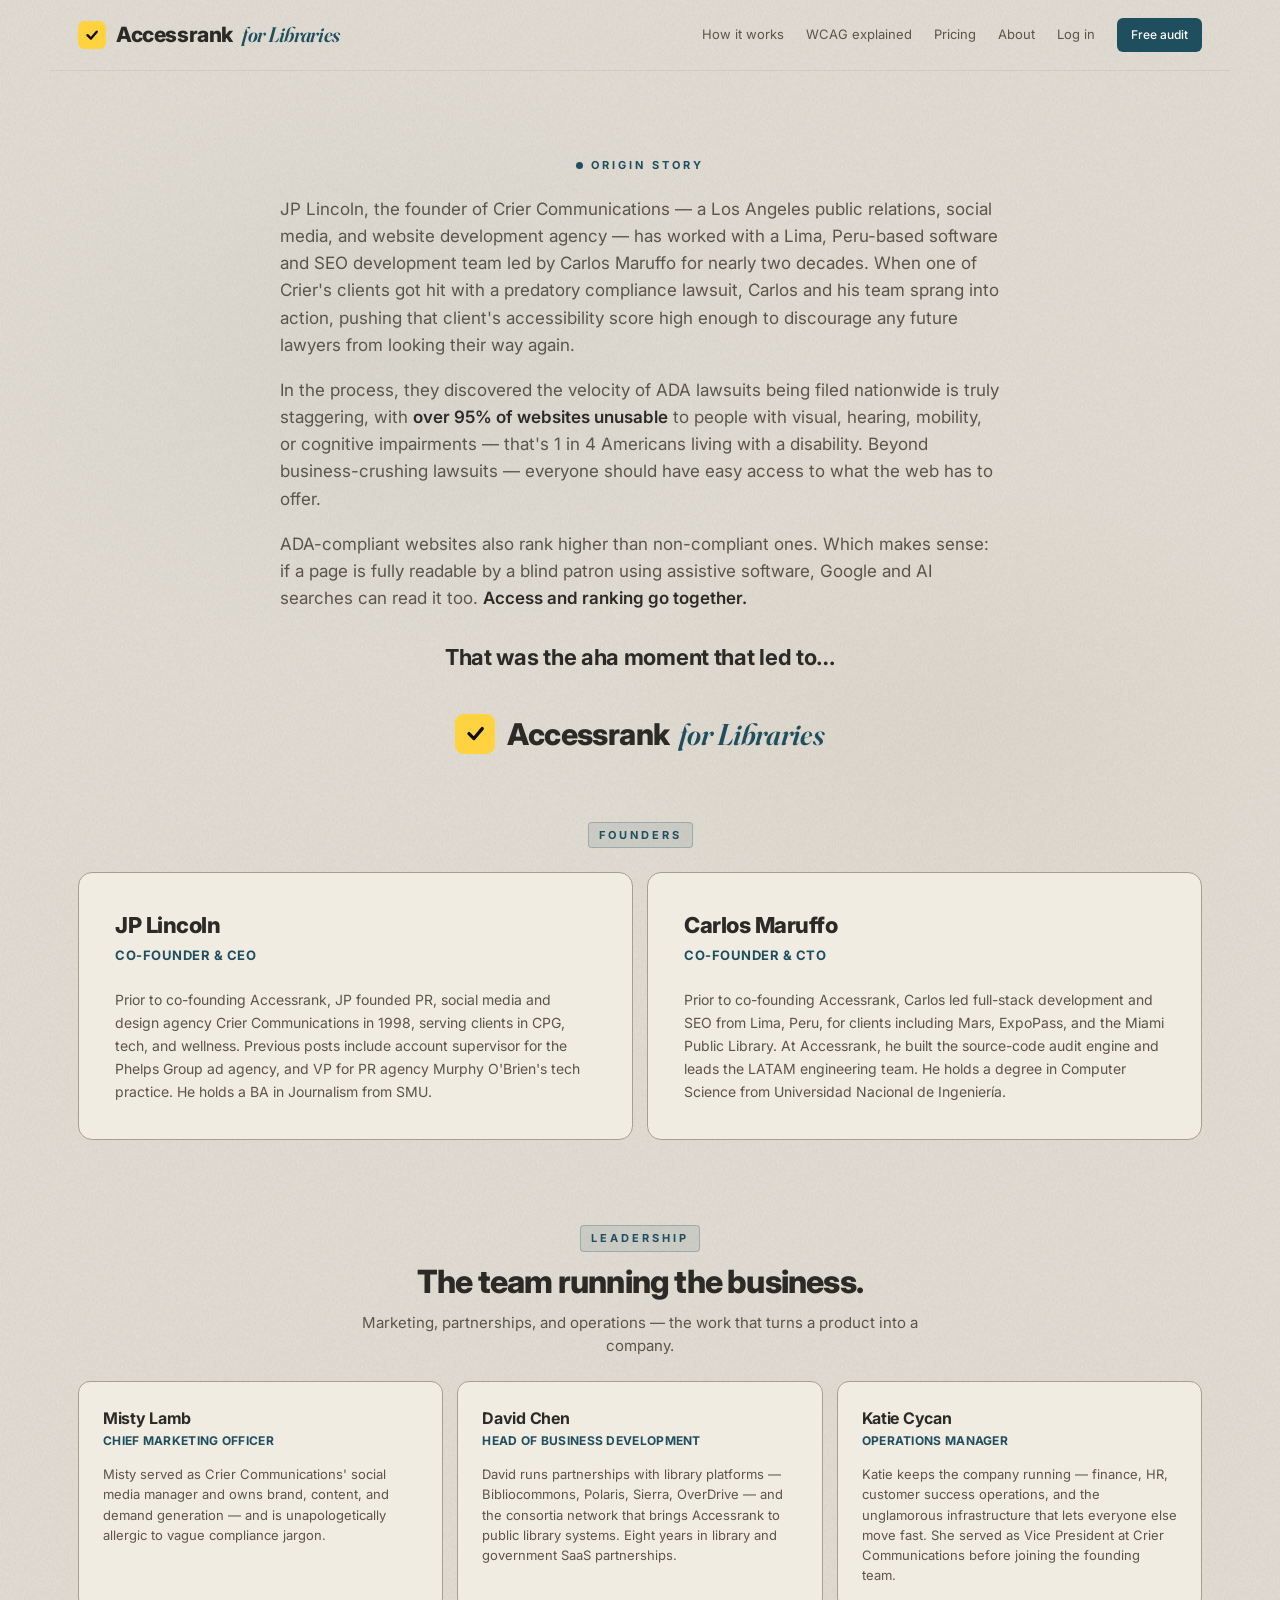
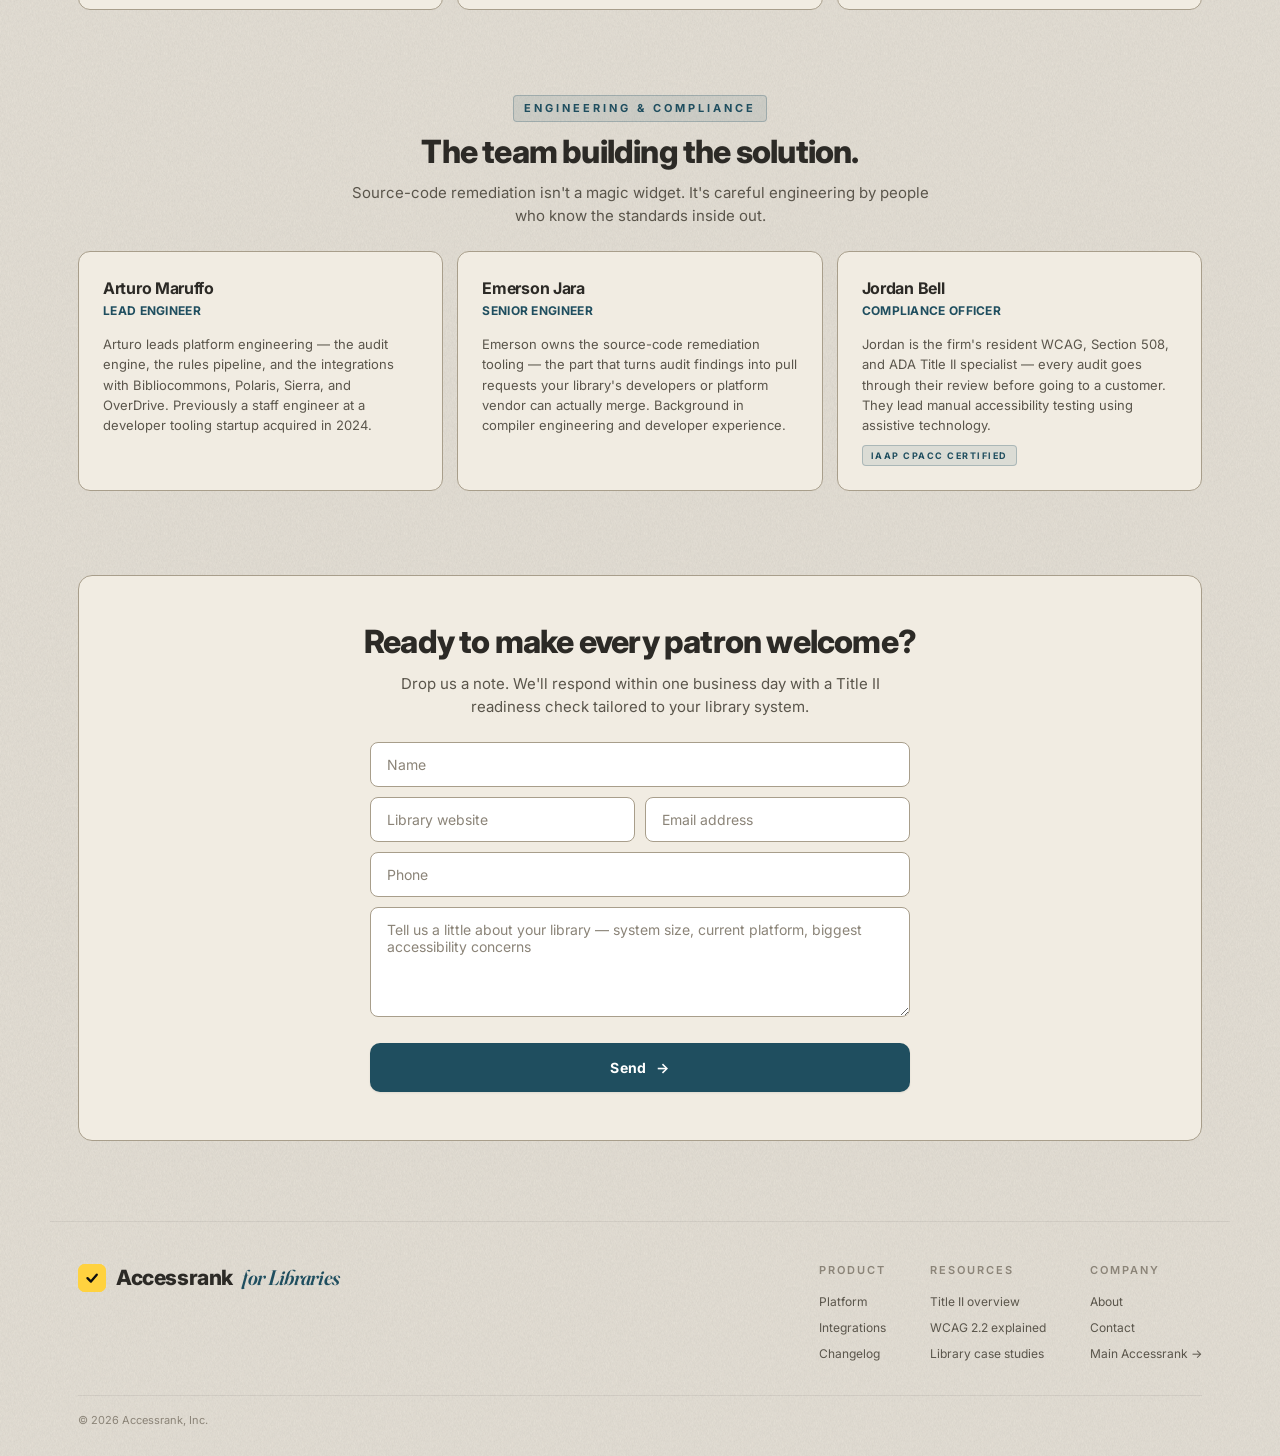
==== commit 7d7de322: "Add files via upload" ====
--- a/about.html
+++ b/about.html
@@ -3,29 +3,27 @@
 <head>
   <meta charset="UTF-8" />
   <meta name="viewport" content="width=device-width, initial-scale=1.0" />
-  <title>About — Accessrank</title>
-  <meta name="description" content="The team behind Accessrank — accessibility, SEO, and source-code remediation for DTC ecommerce." />
+  <title>About — Accessrank for Libraries</title>
+  <meta name="description" content="The team behind Accessrank for Libraries — accessibility, Title II compliance, and source-code remediation built for public libraries." />
 
   <!-- Fonts -->
   <link rel="preconnect" href="https://fonts.googleapis.com" />
   <link rel="preconnect" href="https://fonts.gstatic.com" crossorigin />
-  <link href="https://fonts.googleapis.com/css2?family=Inter:wght@400;500;600;700;800&family=JetBrains+Mono:wght@500;600&display=swap" rel="stylesheet" />
-
-  <!-- Reuse the parent site's CSS so brand stays consistent -->
+  <link href="https://fonts.googleapis.com/css2?family=Inter:wght@400;500;600;700;800&family=Fraunces:ital,wght@1,500;1,600&display=swap" rel="stylesheet" />
+
+  <!-- Reuse the libraries site's CSS for navbar, footer, logo, body cloth texture -->
   <link rel="stylesheet" href="styles.css" />
 
   <style>
     /* ==================================================================
-       ABOUT-PAGE-SPECIFIC STYLES
-       Layered on top of styles.css. Reuses tokens (--brand, --surface,
-       --hairline, etc.) and matches the parent site's spacing system
-       (1180px max-width, 28px page padding, 14px grid gaps).
+       ABOUT-PAGE-SPECIFIC STYLES — LIBRARIES VARIANT
+       Light taupe theme. Layered on top of the libraries styles.css.
        ================================================================== */
 
     .about-hero {
       max-width: 1180px;
       margin: 0 auto;
-      padding: 80px 28px 56px;
+      padding: 80px 28px 36px;
       text-align: center;
     }
     .about-hero .eyebrow {
@@ -34,27 +32,19 @@
       gap: 8px;
       font-size: 11px;
       letter-spacing: 3px;
-      color: var(--brand);
-      font-weight: 600;
+      color: var(--teal);
+      font-weight: 700;
       margin-bottom: 22px;
+      text-transform: uppercase;
     }
     .about-hero .eyebrow .dot {
       width: 7px; height: 7px;
       border-radius: 50%;
-      background: var(--brand);
-    }
-    .about-hero h1 {
-      font-size: 56px;
-      line-height: 1.05;
-      letter-spacing: -1.8px;
-      font-weight: 800;
-      margin: 0 0 22px;
-      color: var(--text);
-    }
-    .about-hero h1 .accent { color: var(--brand); }
+      background: var(--teal);
+    }
     .about-hero .lead {
-      font-size: 18px;
-      line-height: 1.55;
+      font-size: 17px;
+      line-height: 1.6;
       color: var(--text-soft);
       max-width: 720px;
       margin: 0 auto 18px;
@@ -70,9 +60,43 @@
       margin-top: 28px;
       text-align: center;
     }
-    .about-hero .lead-emphasis .accent { color: var(--brand); }
-
-    /* === Section eyebrows === */
+    .about-hero .lead-emphasis .accent {
+      font-family: 'Fraunces', serif;
+      font-style: italic;
+      font-weight: 600;
+      color: var(--teal);
+    }
+
+    /* Centered logo finale — closes the origin story.
+       Lives on its own line below "...led to…", scaled larger than nav for impact. */
+    .about-hero .logo-finale {
+      display: flex;
+      align-items: center;
+      justify-content: center;
+      gap: 12px;
+      font-weight: 800;
+      font-size: 30px;
+      letter-spacing: -0.6px;
+      color: var(--text);
+      margin: 28px auto 0;
+      padding-top: 8px;
+    }
+    .about-hero .logo-finale .logo-mark {
+      width: 40px; height: 40px;
+      border-radius: 9px;
+      flex-shrink: 0;
+    }
+    .about-hero .logo-finale .logo-suffix {
+      margin-left: -2px;
+    }
+
+    /* Mobile: pull the finale slightly tighter so it doesn't dominate */
+    @media (max-width: 600px) {
+      .about-hero .logo-finale { font-size: 24px; gap: 10px; }
+      .about-hero .logo-finale .logo-mark { width: 34px; height: 34px; }
+    }
+
+    /* === Section heads === */
     .about-section {
       max-width: 1180px;
       margin: 0 auto;
@@ -86,20 +110,20 @@
       display: inline-block;
       font-size: 11px;
       letter-spacing: 3px;
-      color: var(--brand);
-      font-weight: 600;
-      margin-bottom: 14px;
+      color: var(--teal);
+      font-weight: 700;
       padding: 4px 10px;
-      background: var(--brand-soft);
-      border: 1px solid var(--brand-border);
+      background: var(--teal-soft);
+      border: 1px solid var(--teal-border);
       border-radius: 4px;
+      text-transform: uppercase;
     }
     .about-section h2 {
-      font-size: 36px;
+      font-size: 32px;
       font-weight: 800;
       letter-spacing: -0.8px;
       color: var(--text);
-      margin: 0 0 12px;
+      margin: 12px 0 12px;
     }
     .about-section .section-sub {
       font-size: 15px;
@@ -109,7 +133,6 @@
       line-height: 1.55;
     }
 
-    /* === FOUNDERS — two large cards side by side === */
     /* === FOUNDERS — two cards side by side === */
     .founders-grid {
       display: grid;
@@ -120,7 +143,7 @@
       background: var(--surface);
       border-radius: 14px;
       padding: 36px;
-      border: 1px solid var(--hairline);
+      border: 1px solid var(--text-fainter);
     }
     .founder-head {
       margin-bottom: 22px;
@@ -134,9 +157,10 @@
     }
     .founder-title {
       font-size: 13px;
-      color: var(--brand);
-      font-weight: 600;
+      color: var(--teal);
+      font-weight: 700;
       letter-spacing: 0.5px;
+      text-transform: uppercase;
     }
     .founder-bio {
       font-size: 14px;
@@ -156,7 +180,7 @@
       background: var(--surface);
       border-radius: 12px;
       padding: 24px;
-      border: 1px solid var(--hairline);
+      border: 1px solid var(--text-fainter);
     }
     .team-head {
       margin-bottom: 14px;
@@ -170,9 +194,10 @@
     }
     .team-title {
       font-size: 12px;
-      color: var(--brand);
-      font-weight: 600;
+      color: var(--teal);
+      font-weight: 700;
       letter-spacing: 0.3px;
+      text-transform: uppercase;
     }
     .team-bio {
       font-size: 13px;
@@ -184,16 +209,17 @@
       display: inline-block;
       font-size: 9px;
       letter-spacing: 1.5px;
-      color: var(--brand);
-      font-weight: 700;
-      background: var(--brand-soft);
-      border: 1px solid var(--brand-border);
+      color: var(--teal);
+      font-weight: 700;
+      background: var(--teal-soft);
+      border: 1px solid var(--teal-border);
       padding: 3px 8px;
       border-radius: 4px;
       margin-top: 10px;
-    }
-
-    /* === Closing CTA === */
+      text-transform: uppercase;
+    }
+
+    /* === Contact form / closing band === */
     .about-cta-band {
       max-width: 1180px;
       margin: 0 auto;
@@ -204,7 +230,7 @@
       background: var(--surface);
       border-radius: 14px;
       padding: 48px 28px;
-      border: 1px solid var(--hairline);
+      border: 1px solid var(--text-fainter);
     }
     .about-cta-card h2 {
       font-size: 32px;
@@ -213,7 +239,9 @@
       color: var(--text);
       margin: 0 0 12px;
     }
-    .about-cta-card h2 .accent { color: var(--brand); }
+    .about-cta-card h2 .accent {
+      color: inherit;
+    }
     .about-cta-card p {
       font-size: 15px;
       color: var(--text-soft);
@@ -221,45 +249,14 @@
       margin: 0 auto 24px;
       line-height: 1.55;
     }
-    .about-cta-row {
-      display: flex;
-      gap: 10px;
-      justify-content: center;
-    }
-    .about-cta-primary {
-      background: var(--brand);
-      color: var(--bg);
-      padding: 13px 22px;
-      border-radius: 8px;
-      font-weight: 600;
-      font-size: 13px;
-      border: none;
-      cursor: pointer;
-      font-family: inherit;
-    }
-    .about-cta-secondary {
-      background: transparent;
-      color: var(--text);
-      padding: 13px 22px;
-      border-radius: 8px;
-      font-weight: 500;
-      font-size: 13px;
-      border: 1px solid rgba(255,255,255,0.4);
-      font-family: inherit;
-      cursor: pointer;
-      text-decoration: none;
-      display: inline-block;
-    }
-
-    /* === CONTACT FORM === */
+
+    /* === CONTACT FORM — light theme variant === */
     .contact-form {
       max-width: 540px;
       margin: 0 auto;
       text-align: left;
     }
-    .form-row {
-      margin-bottom: 10px;
-    }
+    .form-row { margin-bottom: 10px; }
     .form-row-split {
       display: grid;
       grid-template-columns: 1fr 1fr;
@@ -272,30 +269,30 @@
     .contact-form textarea {
       width: 100%;
       box-sizing: border-box;
-      background: #000000;
-      border: 1px solid rgba(255, 255, 255, 0.16);
-      color: var(--brand);
+      background: #FFFFFF;
+      border: 1px solid var(--text-fainter);
+      color: var(--text);
       padding: 13px 16px;
       border-radius: 8px;
       font-size: 14px;
       font-weight: 500;
       font-family: inherit;
-      transition: border-color 0.18s ease, background 0.18s ease;
+      transition: border-color 0.18s ease, box-shadow 0.18s ease;
     }
     .contact-form input::placeholder,
     .contact-form textarea::placeholder {
-      color: rgba(255, 210, 63, 0.45);
+      color: var(--text-faint);
       font-weight: 400;
     }
     .contact-form input:hover,
     .contact-form textarea:hover {
-      border-color: rgba(255, 255, 255, 0.28);
+      border-color: var(--text-faint);
     }
     .contact-form input:focus,
     .contact-form textarea:focus {
       outline: none;
-      border-color: var(--brand);
-      background: #000000;
+      border-color: var(--teal);
+      box-shadow: 0 0 0 3px rgba(31, 78, 95, 0.12);
     }
     .contact-form textarea {
       resize: vertical;
@@ -309,8 +306,8 @@
     }
     .form-submit {
       width: 100%;
-      background: var(--brand);
-      color: var(--bg);
+      background: var(--teal);
+      color: #FFFFFF;
       padding: 16px 28px;
       border-radius: 10px;
       font-weight: 700;
@@ -324,15 +321,15 @@
       justify-content: center;
       gap: 10px;
       transition: transform 0.15s ease, box-shadow 0.18s ease, background 0.15s ease;
-      box-shadow: 0 1px 2px rgba(0, 0, 0, 0.4);
+      box-shadow: 0 1px 2px rgba(0, 0, 0, 0.08);
     }
     .form-submit-arrow {
       display: inline-block;
       transition: transform 0.18s ease;
     }
     .form-submit:hover {
-      background: #FFDC5C;
-      box-shadow: 0 6px 16px rgba(255, 210, 63, 0.25);
+      background: #2a6478;
+      box-shadow: 0 6px 16px rgba(31, 78, 95, 0.25);
     }
     .form-submit:hover .form-submit-arrow {
       transform: translateX(3px);
@@ -341,7 +338,7 @@
       transform: translateY(1px);
     }
 
-    /* Visually-hidden labels for screen readers (placeholders are not labels) */
+    /* Visually-hidden labels for screen readers */
     .sr-only {
       position: absolute;
       width: 1px; height: 1px;
@@ -352,11 +349,10 @@
 
     /* === Responsive === */
     @media (max-width: 900px) {
-      .about-hero { padding: 56px 20px 36px; }
-      .about-hero h1 { font-size: 38px; letter-spacing: -1.4px; }
+      .about-hero { padding: 56px 20px 24px; }
       .about-hero .lead { font-size: 16px; }
+      .founders-grid { grid-template-columns: 1fr; }
       .team-grid { grid-template-columns: 1fr; }
-      .founders-grid { grid-template-columns: 1fr; }
       .founder-card { padding: 28px; }
       .about-section { padding: 28px 20px 36px; }
       .about-cta-band { padding: 28px 20px 56px; }
@@ -367,51 +363,44 @@
 <body>
 
   <!-- ============================================================== -->
-  <!-- NAVIGATION (mirrors the main site)                             -->
-  <!-- ============================================================== -->
-  <nav class="nav">
+  <!-- NAV (mirrors the libraries site)                                -->
+  <!-- ============================================================== -->
+  <nav class="nav" aria-label="Primary">
     <a href="index.html" class="logo">
       <span class="logo-mark" aria-hidden="true">
-        <span class="layer layer-red" aria-hidden="true"></span>
-        <span class="layer layer-green" aria-hidden="true"></span>
-        <span class="layer layer-yellow" aria-hidden="true"></span>
-        <span class="icon icon-yellow" aria-hidden="true">
+        <span class="layer layer-red"></span>
+        <span class="layer layer-green"></span>
+        <span class="layer layer-yellow"></span>
+        <span class="icon icon-yellow">
           <svg viewBox="0 0 14 14"><path d="M3 7 L6 10 L11 4" fill="none" stroke="#0E0E10" stroke-width="2" stroke-linecap="round" stroke-linejoin="round"/></svg>
         </span>
-        <span class="icon icon-red" aria-hidden="true">
+        <span class="icon icon-red">
           <svg viewBox="0 0 14 14"><path d="M5.4 3 L8.6 3 L7.8 9 L6.2 9 Z" fill="#FFFFFF"/><circle cx="7" cy="11.4" r="1.6" fill="#FFFFFF"/></svg>
         </span>
-        <span class="icon icon-green" aria-hidden="true">
+        <span class="icon icon-green">
           <svg viewBox="0 0 14 14"><path d="M3 7 L6 10 L11 4" fill="none" stroke="#0E0E10" stroke-width="2" stroke-linecap="round" stroke-linejoin="round"/></svg>
         </span>
-        <span class="swipe swipe-1" aria-hidden="true"></span>
-        <span class="swipe swipe-2" aria-hidden="true"></span>
-        <span class="swipe swipe-3" aria-hidden="true"></span>
+        <span class="swipe swipe-1"></span>
+        <span class="swipe swipe-2"></span>
+        <span class="swipe swipe-3"></span>
       </span>
-      Accessrank
+      Accessrank <span class="logo-suffix">for Libraries</span>
     </a>
     <div class="nav-right">
-      <a href="index.html#product">Product</a>
+      <a href="index.html#how-it-works">How it works</a>
       <a href="index.html#wcag">WCAG explained</a>
       <a href="index.html#pricing">Pricing</a>
       <a href="about.html" aria-current="page">About</a>
       <a href="#">Log in</a>
       <a href="index.html#audit-card" class="cta-nav">Free audit</a>
     </div>
-    <button class="hamburger" id="hamburger" aria-label="Open menu" aria-expanded="false">
+    <button class="hamburger" aria-label="Toggle menu" aria-expanded="false">
       <span class="ham-line"></span>
       <span class="ham-line"></span>
       <span class="ham-line"></span>
     </button>
-    <div class="mobile-menu" id="mobile-menu" aria-hidden="true">
-      <a href="index.html#product">Product</a>
-      <a href="index.html#wcag">WCAG explained</a>
-      <a href="index.html#pricing">Pricing</a>
-      <a href="about.html">About</a>
-      <a href="#">Log in</a>
-      <a href="index.html">Home</a>
-    </div>
   </nav>
+
 
   <!-- ============================================================== -->
   <!-- HERO / ORIGIN STORY                                             -->
@@ -428,8 +417,28 @@
       ADA-compliant websites also rank higher than non-compliant ones. Which makes sense: if a page is fully readable by a blind patron using assistive software, Google and AI searches can read it too. <strong>Access and ranking go together.</strong>
     </p>
     <p class="lead lead-emphasis">
-      That was the aha moment that led to <span class="accent">Accessrank.</span>
+      That was the aha moment that led to&hellip;
     </p>
+    <div class="logo logo-finale" aria-label="Accessrank for Libraries">
+      <span class="logo-mark" aria-hidden="true">
+        <span class="layer layer-red"></span>
+        <span class="layer layer-green"></span>
+        <span class="layer layer-yellow"></span>
+        <span class="icon icon-yellow">
+          <svg viewBox="0 0 14 14"><path d="M3 7 L6 10 L11 4" fill="none" stroke="#0E0E10" stroke-width="2" stroke-linecap="round" stroke-linejoin="round"/></svg>
+        </span>
+        <span class="icon icon-red">
+          <svg viewBox="0 0 14 14"><path d="M5.4 3 L8.6 3 L7.8 9 L6.2 9 Z" fill="#FFFFFF"/><circle cx="7" cy="11.4" r="1.6" fill="#FFFFFF"/></svg>
+        </span>
+        <span class="icon icon-green">
+          <svg viewBox="0 0 14 14"><path d="M3 7 L6 10 L11 4" fill="none" stroke="#0E0E10" stroke-width="2" stroke-linecap="round" stroke-linejoin="round"/></svg>
+        </span>
+        <span class="swipe swipe-1"></span>
+        <span class="swipe swipe-2"></span>
+        <span class="swipe swipe-3"></span>
+      </span>
+      Accessrank <span class="logo-suffix">for Libraries</span>
+    </div>
   </section>
 
   <!-- ============================================================== -->
@@ -444,10 +453,8 @@
 
       <article class="founder-card">
         <div class="founder-head">
-          <div>
-            <h3 class="founder-name">JP Lincoln</h3>
-            <div class="founder-title">CO-FOUNDER &amp; CEO</div>
-          </div>
+          <h3 class="founder-name">JP Lincoln</h3>
+          <div class="founder-title">CO-FOUNDER &amp; CEO</div>
         </div>
         <p class="founder-bio">
           Prior to co-founding Accessrank, JP founded PR, social media and design agency Crier Communications in 1998, serving clients in CPG, tech, and wellness. Previous posts include account supervisor for the Phelps Group ad agency, and VP for PR agency Murphy O'Brien's tech practice. He holds a BA in Journalism from SMU.
@@ -456,10 +463,8 @@
 
       <article class="founder-card">
         <div class="founder-head">
-          <div>
-            <h3 class="founder-name">Carlos Maruffo</h3>
-            <div class="founder-title">CO-FOUNDER &amp; CTO</div>
-          </div>
+          <h3 class="founder-name">Carlos Maruffo</h3>
+          <div class="founder-title">CO-FOUNDER &amp; CTO</div>
         </div>
         <p class="founder-bio">
           Prior to co-founding Accessrank, Carlos led full-stack development and SEO from Lima, Peru, for clients including Mars, ExpoPass, and the Miami Public Library. At Accessrank, he built the source-code audit engine and leads the LATAM engineering team. He holds a degree in Computer Science from Universidad Nacional de Ingeniería.
@@ -469,9 +474,8 @@
     </div>
   </section>
 
-
-  <!-- ============================================================== -->
-  <!-- LEADERSHIP TEAM                                                 -->
+  <!-- ============================================================== -->
+  <!-- LEADERSHIP                                                      -->
   <!-- ============================================================== -->
   <section class="about-section">
     <div class="about-section-head">
@@ -484,10 +488,8 @@
 
       <article class="team-card">
         <div class="team-head">
-          <div>
-            <h4 class="team-name">Misty Lamb</h4>
-            <div class="team-title">CHIEF MARKETING OFFICER</div>
-          </div>
+          <h4 class="team-name">Misty Lamb</h4>
+          <div class="team-title">CHIEF MARKETING OFFICER</div>
         </div>
         <p class="team-bio">
           Misty served as Crier Communications' social media manager and owns brand, content, and demand generation — and is unapologetically allergic to vague compliance jargon.
@@ -496,22 +498,18 @@
 
       <article class="team-card">
         <div class="team-head">
-          <div>
-            <h4 class="team-name">David Chen</h4>
-            <div class="team-title">HEAD OF BUSINESS DEVELOPMENT</div>
-          </div>
+          <h4 class="team-name">David Chen</h4>
+          <div class="team-title">HEAD OF BUSINESS DEVELOPMENT</div>
         </div>
         <p class="team-bio">
-          David runs partnerships with Shopify, BigCommerce, and the agency network that brings Accessrank to mid-market brands. Eight years in ecommerce SaaS partnerships before joining the founding team.
+          David runs partnerships with library platforms — Bibliocommons, Polaris, Sierra, OverDrive — and the consortia network that brings Accessrank to public library systems. Eight years in library and government SaaS partnerships.
         </p>
       </article>
 
       <article class="team-card">
         <div class="team-head">
-          <div>
-            <h4 class="team-name">Katie Cycan</h4>
-            <div class="team-title">OPERATIONS MANAGER</div>
-          </div>
+          <h4 class="team-name">Katie Cycan</h4>
+          <div class="team-title">OPERATIONS MANAGER</div>
         </div>
         <p class="team-bio">
           Katie keeps the company running — finance, HR, customer success operations, and the unglamorous infrastructure that lets everyone else move fast. She served as Vice President at Crier Communications before joining the founding team.
@@ -535,37 +533,31 @@
 
       <article class="team-card">
         <div class="team-head">
-          <div>
-            <h4 class="team-name">Arturo Maruffo</h4>
-            <div class="team-title">LEAD ENGINEER</div>
-          </div>
+          <h4 class="team-name">Arturo Maruffo</h4>
+          <div class="team-title">LEAD ENGINEER</div>
         </div>
         <p class="team-bio">
-          Arturo leads platform engineering — the audit engine, the rules pipeline, and the integrations with Shopify, BigCommerce, and WooCommerce. Previously a staff engineer at a developer tooling startup acquired in 2024.
+          Arturo leads platform engineering — the audit engine, the rules pipeline, and the integrations with Bibliocommons, Polaris, Sierra, and OverDrive. Previously a staff engineer at a developer tooling startup acquired in 2024.
         </p>
       </article>
 
       <article class="team-card">
         <div class="team-head">
-          <div>
-            <h4 class="team-name">Emerson Jara</h4>
-            <div class="team-title">SENIOR ENGINEER</div>
-          </div>
+          <h4 class="team-name">Emerson Jara</h4>
+          <div class="team-title">SENIOR ENGINEER</div>
         </div>
         <p class="team-bio">
-          Emerson owns the source-code remediation tooling — the part that turns audit findings into pull requests your developers can actually merge. Background in compiler engineering and developer experience.
+          Emerson owns the source-code remediation tooling — the part that turns audit findings into pull requests your library's developers or platform vendor can actually merge. Background in compiler engineering and developer experience.
         </p>
       </article>
 
       <article class="team-card">
         <div class="team-head">
-          <div>
-            <h4 class="team-name">Jordan Bell</h4>
-            <div class="team-title">COMPLIANCE OFFICER</div>
-          </div>
+          <h4 class="team-name">Jordan Bell</h4>
+          <div class="team-title">COMPLIANCE OFFICER</div>
         </div>
         <p class="team-bio">
-          Jordan is the firm's resident WCAG and ADA specialist — every audit goes through their review before going to a customer. They lead manual accessibility testing using assistive technology.
+          Jordan is the firm's resident WCAG, Section 508, and ADA Title II specialist — every audit goes through their review before going to a customer. They lead manual accessibility testing using assistive technology.
         </p>
         <span class="team-cert">IAAP CPACC CERTIFIED</span>
       </article>
@@ -578,8 +570,8 @@
   <!-- ============================================================== -->
   <section class="about-cta-band">
     <div class="about-cta-card">
-      <h2>Want higher ranks and <span class="accent">fewer lawyers?</span></h2>
-      <p>Tell us about your store and what you're up against. We'll come back within one business day with a free audit and a plan for getting you to WCAG 2.2 AA — without breaking your site or your budget.</p>
+      <h2>Ready to <span class="accent">make every patron welcome?</span></h2>
+      <p>Drop us a note. We'll respond within one business day with a Title II readiness check tailored to your library system.</p>
 
       <form class="contact-form" id="contact-form" novalidate>
         <div class="form-row">
@@ -588,8 +580,8 @@
         </div>
         <div class="form-row form-row-split">
           <div class="form-col">
-            <label for="contact-website" class="sr-only">Website</label>
-            <input type="url" id="contact-website" name="website" placeholder="Website" />
+            <label for="contact-website" class="sr-only">Library website</label>
+            <input type="url" id="contact-website" name="website" placeholder="Library website" />
           </div>
           <div class="form-col">
             <label for="contact-email" class="sr-only">Email address</label>
@@ -601,8 +593,8 @@
           <input type="tel" id="contact-phone" name="phone" placeholder="Phone" />
         </div>
         <div class="form-row">
-          <label for="contact-message" class="sr-only">Tell us a little about your project needs</label>
-          <textarea id="contact-message" name="message" rows="4" placeholder="Tell us a little about your project needs" required></textarea>
+          <label for="contact-message" class="sr-only">Tell us a little about your library</label>
+          <textarea id="contact-message" name="message" rows="4" placeholder="Tell us a little about your library — system size, current platform, biggest accessibility concerns" required></textarea>
         </div>
         <div class="form-row form-actions">
           <button type="submit" class="form-submit">
@@ -614,43 +606,50 @@
     </div>
   </section>
 
-  <!-- ============================================================== -->
-  <!-- FOOTER                                                           -->
+
+  <!-- ============================================================== -->
+  <!-- FOOTER (mirrors libraries site)                                 -->
   <!-- ============================================================== -->
   <footer class="footer">
     <div class="footer-top">
-      <div class="logo">
+      <a href="index.html" class="logo">
         <span class="logo-mark" aria-hidden="true">
-          <span class="layer layer-red" aria-hidden="true"></span>
-          <span class="layer layer-green" aria-hidden="true"></span>
-          <span class="layer layer-yellow" aria-hidden="true"></span>
-          <span class="icon icon-yellow" aria-hidden="true">
+          <span class="layer layer-red"></span>
+          <span class="layer layer-green"></span>
+          <span class="layer layer-yellow"></span>
+          <span class="icon icon-yellow">
             <svg viewBox="0 0 14 14"><path d="M3 7 L6 10 L11 4" fill="none" stroke="#0E0E10" stroke-width="2" stroke-linecap="round" stroke-linejoin="round"/></svg>
           </span>
-          <span class="icon icon-red" aria-hidden="true">
+          <span class="icon icon-red">
             <svg viewBox="0 0 14 14"><path d="M5.4 3 L8.6 3 L7.8 9 L6.2 9 Z" fill="#FFFFFF"/><circle cx="7" cy="11.4" r="1.6" fill="#FFFFFF"/></svg>
           </span>
-          <span class="icon icon-green" aria-hidden="true">
+          <span class="icon icon-green">
             <svg viewBox="0 0 14 14"><path d="M3 7 L6 10 L11 4" fill="none" stroke="#0E0E10" stroke-width="2" stroke-linecap="round" stroke-linejoin="round"/></svg>
           </span>
-          <span class="swipe swipe-1" aria-hidden="true"></span>
-          <span class="swipe swipe-2" aria-hidden="true"></span>
-          <span class="swipe swipe-3" aria-hidden="true"></span>
+          <span class="swipe swipe-1"></span>
+          <span class="swipe swipe-2"></span>
+          <span class="swipe swipe-3"></span>
         </span>
-        Accessrank
-      </div>
+        Accessrank <span class="logo-suffix">for Libraries</span>
+      </a>
       <div class="footer-cols">
         <div class="footer-col">
           <h4>PRODUCT</h4>
-          <a href="index.html#product">Platform</a><a href="index.html">Integrations</a><a href="index.html">Changelog</a>
+          <a>Platform</a>
+          <a>Integrations</a>
+          <a>Changelog</a>
+        </div>
+        <div class="footer-col">
+          <h4>RESOURCES</h4>
+          <a>Title II overview</a>
+          <a>WCAG 2.2 explained</a>
+          <a>Library case studies</a>
         </div>
         <div class="footer-col">
           <h4>COMPANY</h4>
-          <a href="about.html">About</a><a href="#">Customers</a><a href="#">Careers</a>
-        </div>
-        <div class="footer-col">
-          <h4>RESOURCES</h4>
-          <a href="index.html#wcag">WCAG 2.2 explained</a><a href="index.html">EAA &amp; ADA guide</a><a href="index.html">Blog</a>
+          <a href="about.html">About</a>
+          <a>Contact</a>
+          <a>Main Accessrank →</a>
         </div>
       </div>
     </div>
@@ -659,34 +658,16 @@
     </div>
   </footer>
 
-  <!-- ============================================================== -->
-  <!-- MOBILE-MENU + CONTACT FORM SCRIPT                              -->
+
+  <!-- ============================================================== -->
+  <!-- CONTACT FORM HANDLER                                            -->
   <!-- ============================================================== -->
   <script>
-    /* Mobile menu toggle */
-    (function () {
-      const hamburger = document.getElementById('hamburger');
-      const menu = document.getElementById('mobile-menu');
-      if (!hamburger || !menu) return;
-      hamburger.addEventListener('click', function () {
-        const isOpen = menu.getAttribute('aria-hidden') === 'false';
-        menu.setAttribute('aria-hidden', isOpen ? 'true' : 'false');
-        hamburger.setAttribute('aria-expanded', isOpen ? 'false' : 'true');
-        menu.style.display = isOpen ? 'none' : 'flex';
-      });
-    })();
-
-    /* Contact form — replace this handler with a real backend call.
-       Right now it prevents the default submission, validates required
-       fields, and replaces the form with a thank-you message. */
     (function () {
       const form = document.getElementById('contact-form');
       if (!form) return;
-
       form.addEventListener('submit', function (e) {
         e.preventDefault();
-
-        // Collect values for the eventual backend submission
         const data = {
           name:    form.name.value.trim(),
           website: form.website.value.trim(),
@@ -694,22 +675,17 @@
           phone:   form.phone.value.trim(),
           message: form.message.value.trim()
         };
-
-        // Basic required-field check
         if (!data.name || !data.email || !data.message) {
           alert('Please fill in your name, email, and a brief message.');
           return;
         }
-
         // TODO: replace with your real submission endpoint
         // fetch('/api/contact', { method: 'POST', body: JSON.stringify(data), ... })
-
-        // Replace the form with a thank-you state
         form.innerHTML =
           '<div style="text-align:center; padding:32px 0;">' +
-            '<div style="font-size:36px; margin-bottom:14px;">✓</div>' +
-            '<h3 style="font-size:20px; font-weight:700; color:#FFFFFF; margin:0 0 8px;">Thanks — we\'ll be in touch.</h3>' +
-            '<p style="font-size:14px; color:#D4D0C5; margin:0;">We typically respond within one business day.</p>' +
+            '<div style="font-size:36px; margin-bottom:14px; color:#1F4E5F;">✓</div>' +
+            '<h3 style="font-size:20px; font-weight:700; color:#2C2A26; margin:0 0 8px;">Thanks — we\'ll be in touch.</h3>' +
+            '<p style="font-size:14px; color:#5A554B; margin:0;">We typically respond within one business day.</p>' +
           '</div>';
       });
     })();
--- a/styles.css
+++ b/styles.css
@@ -1,157 +1,134 @@
 /* ==================================================================
-   ACCESSRANK — STYLES
+   ACCESSRANK FOR LIBRARIES — STYLES
    ==================================================================
+   Sister site of Accessrank. Built for public libraries.
+   Palette: LIBRARY STONE (cool grey-taupe + deep teal accent)
+
    Sections (Cmd/Ctrl+F to jump):
-     1. DESIGN TOKENS  — colors, type, spacing variables
+     1. DESIGN TOKENS  — colors, type, spacing
      2. RESET / BASE
      3. NAV + MOBILE MENU
      4. HERO
      5. AUDIT CARD (live audit widget)
-     6. MARQUEE (scrolling platform list)
-     7. RISK STRIP ("The stakes")
+     6. MARQUEE (scrolling library platform list)
+     7. STAKES STRIP ("Why this matters")
      8. WCAG 2.2 EXPLAINER
      9. OVERLAY WARNING
     10. FEATURES ("How it works")
     11. STATS STRIP
-    12. TESTIMONIAL
-    13. PRICING
+    12. TESTIMONIAL (head librarian)
+    13. PRICING (tiered by collection size)
     14. FOOTER
     15. RESPONSIVE
     16. SCROLL-TRIGGERED FADE-IN
+    17. LOGO MARK ANIMATION (3-state diagonal sweep)
    ================================================================== */
 
 
-/* ==================================================================
+/* ──────────────────────────────────────────────────────────────────
    1. DESIGN TOKENS
-   Edit these to retheme the whole site. Anywhere a color appears in a
-   rule below, it ideally pulls from one of these. To swap the brand
-   color from yellow to (say) cyan, change --brand once here.
-   ================================================================== */
+   ────────────────────────────────────────────────────────────────── */
 :root {
   /* Brand colors */
-  --brand:           #FFD23F;   /* Primary yellow — CTAs, accents */
-  --brand-soft:      rgba(255, 210, 63, 0.12);
-  --brand-border:    rgba(255, 210, 63, 0.30);
-  --warning:         #FF6B47;   /* Coral red — WCAG percentage callouts */
-  --warning-soft:    #FF8B6E;
-  --stakes-accent:   #3B82F6;   /* Brand blue — Stakes section + accents */
-
-  /* Neutrals */
-  --bg:              #0E0E10;   /* Page background */
-  --surface:         #1A1A1D;   /* Cards, inputs */
-  --text:            #FFFFFF;   /* Primary text on dark bg */
-  --text-soft:       #D4D0C5;   /* Body copy */
-  --text-muted:      #B5B0A4;   /* Secondary copy */
-  --text-faint:      #9A9590;   /* Meta/labels */
-  --text-fainter:    #6B6760;   /* Placeholder/disabled */
-  --hairline:        rgba(240, 237, 229, 0.14);
-  --hairline-strong: rgba(240, 237, 229, 0.18);
-
-  /* Type scale */
+  --brand:           #FFD23F;   /* Brand yellow — logo, CTAs, accents (shared with main Accessrank) */
+  --brand-soft:      rgba(255, 210, 63, 0.18);
+  --brand-border:    rgba(255, 210, 63, 0.45);
+
+  /* Library Stone neutrals (the major change vs. main Accessrank) */
+  --bg:              #E5E0D6;   /* Page background — cool grey-taupe, like Carnegie library walls */
+  --surface:         #F1ECE2;   /* Cards, audit widget — slightly lighter than bg */
+  --surface-2:      #DCD6C9;    /* Subtle wells/strips */
+
+  /* Civic/institutional accent */
+  --teal:            #1F4E5F;   /* Deep teal — stakes accent, primary CTA, headline accents */
+  --teal-soft:       rgba(31, 78, 95, 0.10);
+  --teal-border:     rgba(31, 78, 95, 0.25);
+
+  /* Text on light surface */
+  --text:            #2C2A26;   /* Primary text */
+  --text-soft:       #5A554B;   /* Body copy */
+  --text-faint:      #8B8478;   /* Meta / captions */
+  --text-fainter:    #A89E8B;   /* Borders, dividers */
+
+  /* Semantic */
+  --warning-red:     #B5443A;   /* Earthy red, less neon than main site — for the warning icon only */
+
+  /* Hairlines on light bg need to be darker, not brighter */
+  --hairline:        rgba(44, 42, 38, 0.08);
+  --hairline-strong: rgba(44, 42, 38, 0.14);
+
+  /* Typography scales */
   --h1-size:         48px;
-  --h2-size:         36px;
+  --h2-size:         34px;
   --body-size:       16px;
-  --caption-size:    11px;
-
-  /* Animation */
+
+  /* Easing */
   --ease-out:        cubic-bezier(0.23, 1, 0.32, 1);
 }
 
 
-/* ==================================================================
+/* ──────────────────────────────────────────────────────────────────
    2. RESET / BASE
-   ================================================================== */
+   ────────────────────────────────────────────────────────────────── */
 * { box-sizing: border-box; }
 
-html { scroll-behavior: smooth; }
-
-body {
-  font-family: 'Inter', system-ui, -apple-system, sans-serif;
-  background: var(--bg);
+html, body {
+  margin: 0;
+  padding: 0;
+  background-color: var(--bg);
+  /* Cloth-bound book texture — Option D: anisotropic SVG turbulence
+     simulates directional bookcloth (Buckram) thread structure, plus
+     two faint age-mottling washes. Pure CSS / inline SVG — no image
+     files, no extra HTTP requests. */
+  background-image:
+    url("data:image/svg+xml;utf8,<svg xmlns='http://www.w3.org/2000/svg' width='240' height='240'><filter id='w'><feTurbulence type='fractalNoise' baseFrequency='2.5 0.4' numOctaves='3' stitchTiles='stitch'/><feColorMatrix values='0 0 0 0 0.17  0 0 0 0 0.16  0 0 0 0 0.15  0 0 0 0.13 0'/></filter><rect width='100%25' height='100%25' filter='url(%23w)'/></svg>"),
+    radial-gradient(ellipse 700px 500px at 30% 40%,
+      rgba(31, 78, 95, 0.04) 0%, transparent 60%),
+    radial-gradient(ellipse 600px 400px at 75% 80%,
+      rgba(120, 80, 50, 0.04) 0%, transparent 60%);
+  background-attachment: scroll, fixed, fixed;
   color: var(--text-soft);
-  margin: 0;
-  border-radius: 12px;
-  overflow-x: hidden;
-  position: relative;
-  isolation: isolate;
-}
-
-/* ──────────────────────────────────────────────────────────────────
-   ANIMATED GRADIENT BACKGROUND LAYERS
-   Six radial-gradient blobs across upper + lower halves of the
-   viewport, drifting on two independent slow cycles. Includes a
-   dark red accent that ties to the warning red elsewhere on site.
-   Honors prefers-reduced-motion.
-   ────────────────────────────────────────────────────────────────── */
-body::before,
-body::after {
-  content: '';
-  position: fixed;
-  inset: -10%;
-  pointer-events: none;
-  z-index: -1;
-}
-
-body::before {
-  background:
-    radial-gradient(800px circle at 30% 30%,
-      rgba(28, 50, 100, 0.55) 0%,
-      rgba(28, 50, 100, 0) 55%),
-    radial-gradient(700px circle at 70% 65%,
-      rgba(110, 30, 35, 0.50) 0%,
-      rgba(110, 30, 35, 0) 60%),
-    radial-gradient(600px circle at 75% 25%,
-      rgba(20, 70, 90, 0.40) 0%,
-      rgba(20, 70, 90, 0) 60%);
-  animation: blob-drift-1 18s ease-in-out infinite alternate;
-}
-
-body::after {
-  background:
-    radial-gradient(750px circle at 45% 80%,
-      rgba(90, 28, 35, 0.42) 0%,
-      rgba(90, 28, 35, 0) 60%),
-    radial-gradient(700px circle at 85% 90%,
-      rgba(60, 22, 70, 0.45) 0%,
-      rgba(60, 22, 70, 0) 60%),
-    radial-gradient(600px circle at 20% 55%,
-      rgba(40, 50, 90, 0.40) 0%,
-      rgba(40, 50, 90, 0) 60%);
-  animation: blob-drift-2 22s ease-in-out infinite alternate;
-}
-
-@keyframes blob-drift-1 {
-  0%   { transform: translate(-15%, -10%) scale(1);    }
-  50%  { transform: translate(20%, 12%)   scale(1.15); }
-  100% { transform: translate(-8%, 18%)   scale(0.95); }
-}
-
-@keyframes blob-drift-2 {
-  0%   { transform: translate(15%, 10%)   scale(1);    }
-  33%  { transform: translate(-22%, -8%)  scale(1.12); }
-  66%  { transform: translate(18%, 15%)   scale(0.95); }
-  100% { transform: translate(-12%, -15%) scale(1.08); }
-}
-
-@media (prefers-reduced-motion: reduce) {
-  body::before,
-  body::after { animation: none; }
-}
-
-a { text-decoration: none; }
-button { font-family: inherit; cursor: pointer; border: none; background: transparent; }
-button:focus-visible { outline: 2px solid var(--brand); outline-offset: 2px; border-radius: 4px; }
-
-
-/* ==================================================================
+  font-family: 'Inter', system-ui, -apple-system, BlinkMacSystemFont, sans-serif;
+  -webkit-font-smoothing: antialiased;
+  -moz-osx-font-smoothing: grayscale;
+  line-height: 1.5;
+}
+
+a { text-decoration: none; color: inherit; }
+
+button {
+  font-family: inherit;
+  cursor: pointer;
+  border: none;
+  background: transparent;
+}
+
+input { font-family: inherit; }
+
+img { max-width: 100%; display: block; }
+
+.container { max-width: 1180px; margin: 0 auto; }
+
+/* Visually hidden — for skip links and screen-reader-only labels */
+.sr-only {
+  position: absolute;
+  width: 1px; height: 1px;
+  padding: 0; margin: -1px;
+  overflow: hidden;
+  clip: rect(0, 0, 0, 0);
+  border: 0;
+}
+
+
+/* ──────────────────────────────────────────────────────────────────
    3. NAV + MOBILE MENU
-   ================================================================== */
+   ────────────────────────────────────────────────────────────────── */
 .nav {
   display: flex;
   align-items: center;
   justify-content: space-between;
   padding: 18px 28px;
-  border-bottom: 1px solid var(--hairline-strong);
+  border-bottom: 1px solid var(--hairline);
   max-width: 1180px;
   margin: 0 auto;
 }
@@ -159,185 +136,26 @@
 .logo {
   display: flex;
   align-items: center;
-  gap: 8px;
+  gap: 10px;
   font-weight: 800;
-  font-size: 19px;
-  letter-spacing: -0.5px;
-  color: var(--text);
-}
-
-/* ==================================================================
-   LOGO MARK ANIMATION
-   ──────────────────────────────────────────────────────────────────
-   Sequence (plays once on load over 5s):
-     1. YELLOW + black ✓  (resting state)
-     2. Sweep ↗ BL→TR     paints  RED + white !
-     3. Sweep ↙ TR→BL     paints  GREEN + black ✓
-     4. Green check pulses (grows to 1.42×, springs back)
-     5. Sweep ↗ BL→TR     paints  YELLOW + black ✓ (rests here)
-   ────────────────────────────────────────────────────────────────── */
-.logo-mark {
-  width: 24px;
-  height: 24px;
-  border-radius: 6px;
-  display: inline-flex;
-  align-items: center;
-  justify-content: center;
-  position: relative;
-  overflow: hidden;
-  background: var(--brand);                  /* base layer: yellow */
-  flex-shrink: 0;
-}
-
-/* === Color overlay layers ===
-   Three full-cover layers, each parked off a different corner.
-   They slide in along the matching diagonal during their turn. */
-.logo-mark .layer {
-  position: absolute;
-  inset: 0;
-  pointer-events: none;
-  z-index: 1;
-}
-.logo-mark .layer-red {
-  background: #E0432B;
-  transform: translate(-110%, 110%);         /* parked off bottom-left */
-  animation: logoWipeRed 5s ease-in-out 1 forwards;
-}
-.logo-mark .layer-green {
-  background: #4ADE80;
-  transform: translate(110%, -110%);         /* parked off top-right */
-  animation: logoWipeGreen 5s ease-in-out 1 forwards;
-}
-.logo-mark .layer-yellow {
-  background: var(--brand);
-  transform: translate(-110%, 110%);         /* parked off bottom-left */
-  animation: logoWipeYellowReturn 5s ease-in-out 1 forwards;
-}
-
-/* === Icon layers ===
-   Three stacked icons (yellow ✓, red !, green ✓). Each one fades in
-   when its color state is on screen. The green ✓ also scales up
-   and springs back (the "stamp" pulse). */
-.logo-mark .icon {
-  position: absolute;
-  inset: 0;
-  display: flex;
-  align-items: center;
-  justify-content: center;
-  z-index: 2;
-  pointer-events: none;
-}
-.logo-mark .icon svg {
-  width: 58%;
-  height: 58%;
-  display: block;
-}
-.logo-mark .icon-yellow { animation: logoIconYellow 5s ease-in-out 1 forwards; }
-.logo-mark .icon-red    { opacity: 0; animation: logoIconRed   5s ease-in-out 1 forwards; }
-.logo-mark .icon-green  { opacity: 0; animation: logoIconGreen 5s ease-in-out 1 forwards; transform-origin: 50% 50%; }
-
-/* === Luminous diagonal swipe bars ===
-   Three sweep elements, each oriented to match its sweep's direction.
-   They fade in just before each color change. */
-.logo-mark .swipe {
-  position: absolute;
-  top: -50%; left: -150%;
-  width: 200%; height: 200%;
-  pointer-events: none;
-  z-index: 4;
-  filter: blur(0.5px);
-  opacity: 0;
-}
-.logo-mark .swipe-1,
-.logo-mark .swipe-3 {
-  background: linear-gradient(45deg,  transparent 45%, rgba(255,255,255,0.85) 50%, transparent 55%);
-}
-.logo-mark .swipe-2 {
-  background: linear-gradient(-45deg, transparent 45%, rgba(255,255,255,0.85) 50%, transparent 55%);
-}
-.logo-mark .swipe-1 { animation: logoSwipe1 5s ease-in-out 1 forwards; }
-.logo-mark .swipe-2 { animation: logoSwipe2 5s ease-in-out 1 forwards; }
-.logo-mark .swipe-3 { animation: logoSwipe3 5s ease-in-out 1 forwards; }
-
-/* ────────────────────────────────────────────────────────────────── */
-/* COLOR OVERLAY KEYFRAMES                                            */
-/* ────────────────────────────────────────────────────────────────── */
-
-/* Red: enters from BL (sweep 1 direction), exits to TR */
-@keyframes logoWipeRed {
-  0%, 13%   { transform: translate(-110%, 110%); }
-  22%, 40%  { transform: translate(0, 0); }
-  48%, 100% { transform: translate(110%, -110%); }
-}
-
-/* Green: enters from TR (sweep 2 direction), exits to BL */
-@keyframes logoWipeGreen {
-  0%, 38%   { transform: translate(110%, -110%); }
-  47%, 70%  { transform: translate(0, 0); }
-  77%, 100% { transform: translate(-110%, 110%); }
-}
-
-/* Yellow return: enters from BL (sweep 3 direction) and stays */
-@keyframes logoWipeYellowReturn {
-  0%, 68%   { transform: translate(-110%, 110%); }
-  77%, 100% { transform: translate(0, 0); }
-}
-
-/* ────────────────────────────────────────────────────────────────── */
-/* ICON KEYFRAMES                                                     */
-/* ────────────────────────────────────────────────────────────────── */
-
-/* Yellow ✓ shows at start AND end (because base + return are both yellow) */
-@keyframes logoIconYellow {
-  0%, 18%   { opacity: 1; }
-  22%, 72%  { opacity: 0; }
-  82%, 100% { opacity: 1; }
-}
-
-/* Red ! shows during the red on-screen window only */
-@keyframes logoIconRed {
-  0%, 18%   { opacity: 0; }
-  25%, 38%  { opacity: 1; }
-  44%, 100% { opacity: 0; }
-}
-
-/* Green ✓ — appears, holds, GROWS to 1.42×, springs back, fades out */
-@keyframes logoIconGreen {
-  0%, 43%   { opacity: 0; transform: scale(1); }
-  50%       { opacity: 1; transform: scale(1); }      /* arrive at normal */
-  56%       { opacity: 1; transform: scale(1); }      /* breath beat */
-  63%       { opacity: 1; transform: scale(1.42); }   /* GROW */
-  68%       { opacity: 1; transform: scale(0.96); }   /* slight overshoot inward */
-  72%       { opacity: 1; transform: scale(1); }      /* settle */
-  78%, 100% { opacity: 0; transform: scale(1); }      /* fade out as yellow returns */
-}
-
-/* ────────────────────────────────────────────────────────────────── */
-/* SWIPE BAR KEYFRAMES                                                */
-/* ────────────────────────────────────────────────────────────────── */
-
-/* Sweep 1: bottom-left → top-right (precedes red) */
-@keyframes logoSwipe1 {
-  0%, 11%   { transform: translate(-50%, 50%);  opacity: 0; }
-  13%       { transform: translate(-50%, 50%);  opacity: 1; }
-  21%       { transform: translate(50%, -50%);  opacity: 1; }
-  23%, 100% { opacity: 0; }
-}
-
-/* Sweep 2: top-right → bottom-left (precedes green) */
-@keyframes logoSwipe2 {
-  0%, 38%   { transform: translate(50%, -50%);  opacity: 0; }
-  40%       { transform: translate(50%, -50%);  opacity: 1; }
-  46%       { transform: translate(-50%, 50%);  opacity: 1; }
-  48%, 100% { opacity: 0; }
-}
-
-/* Sweep 3: bottom-left → top-right (precedes yellow return) */
-@keyframes logoSwipe3 {
-  0%, 68%   { transform: translate(-50%, 50%);  opacity: 0; }
-  70%       { transform: translate(-50%, 50%);  opacity: 1; }
-  76%       { transform: translate(50%, -50%);  opacity: 1; }
-  78%, 100% { opacity: 0; }
+  font-size: 21px;
+  letter-spacing: -0.4px;
+  color: var(--text);
+}
+
+/* "for Libraries" sub-brand qualifier in the lockup.
+   Fraunces italic in deep teal — gives the library variant its own
+   editorial voice while the parent "Accessrank" stays in Inter 800.
+   The 2px left margin is intentionally tight; italic letterforms
+   lean left and create their own visual breathing room. */
+.logo-suffix {
+  font-family: 'Fraunces', Georgia, 'Times New Roman', serif;
+  font-weight: 600;
+  font-style: italic;
+  color: var(--teal);
+  letter-spacing: -0.3px;
+  margin-left: -1px;
+  font-variation-settings: "opsz" 144;
 }
 
 .nav-right {
@@ -347,93 +165,50 @@
   font-size: 13px;
 }
 
-.nav-right a:not(.cta-nav) {
-  color: var(--text-soft);
-  transition: color 0.15s;
-}
-
+.nav-right a:not(.cta-nav) { color: var(--text-soft); }
 .nav-right a:not(.cta-nav):hover { color: var(--text); }
 
 .cta-nav {
-  background: var(--brand);
-  color: var(--bg);
+  background: var(--teal);
+  color: #FFFFFF;
   padding: 8px 14px;
   border-radius: 6px;
   font-weight: 500;
   font-size: 12px;
   transition: opacity 0.15s ease;
 }
-
-.cta-nav:hover { opacity: 0.85; }
-
-/* Hamburger — hidden by default, shown in mobile breakpoint */
+.cta-nav:hover { opacity: 0.9; }
+
+/* Hamburger — hidden on desktop, shown on mobile */
 .hamburger {
   display: none;
+  width: 36px; height: 36px;
   flex-direction: column;
+  justify-content: center;
+  align-items: center;
   gap: 4px;
-  padding: 8px;
-}
-
+  background: transparent;
+  border: 1px solid var(--hairline-strong);
+  border-radius: 8px;
+}
 .ham-line {
-  width: 22px;
-  height: 2px;
+  width: 16px; height: 2px;
   background: var(--text);
-  border-radius: 2px;
-  transition: transform 0.2s, opacity 0.2s;
-}
-
-.hamburger[aria-expanded="true"] .ham-line:nth-child(1) {
-  transform: translateY(6px) rotate(45deg);
-}
+  transition: transform 0.25s var(--ease-out), opacity 0.25s var(--ease-out);
+}
+.hamburger[aria-expanded="true"] .ham-line:nth-child(1) { transform: translateY(6px) rotate(45deg); }
 .hamburger[aria-expanded="true"] .ham-line:nth-child(2) { opacity: 0; }
-.hamburger[aria-expanded="true"] .ham-line:nth-child(3) {
-  transform: translateY(-6px) rotate(-45deg);
-}
-
-.mobile-menu {
-  display: none;
-  flex-direction: column;
-  gap: 0;
-  position: absolute;
-  top: 60px;
-  left: 0;
-  right: 0;
-  background: var(--bg);
-  border-bottom: 1px solid var(--hairline-strong);
-  padding: 16px 28px;
-  z-index: 100;
-}
-
-.mobile-menu.open { display: flex; }
-
-.mobile-menu a {
-  color: var(--text-soft);
-  padding: 14px 0;
-  border-bottom: 1px solid var(--hairline);
-  font-size: 15px;
-}
-
-.mobile-menu a:last-child { border-bottom: none; }
-
-.mobile-menu .cta-mobile {
-  background: var(--brand);
-  color: var(--bg);
-  margin-top: 12px;
-  padding: 14px !important;
-  text-align: center;
-  border-radius: 8px;
-  font-weight: 600;
-}
-
-
-/* ==================================================================
+.hamburger[aria-expanded="true"] .ham-line:nth-child(3) { transform: translateY(-6px) rotate(-45deg); }
+
+
+/* ──────────────────────────────────────────────────────────────────
    4. HERO
-   ================================================================== */
+   ────────────────────────────────────────────────────────────────── */
 .hero {
   display: grid;
-  grid-template-columns: 0.75fr 1fr;
-  gap: 18px;
-  padding: 56px 28px 36px;
+  grid-template-columns: 1.05fr 1fr;
+  gap: 40px;
+  padding: 64px 28px 56px;
   align-items: center;
   max-width: 1180px;
   margin: 0 auto;
@@ -443,73 +218,62 @@
   display: inline-flex;
   align-items: center;
   gap: 8px;
-  font-size: var(--caption-size);
+  font-size: 11px;
   letter-spacing: 3px;
-  color: var(--brand);
-  font-weight: 500;
+  color: var(--teal);
+  font-weight: 600;
   margin-bottom: 22px;
 }
 
 .pulse-dot {
-  width: 7px;
-  height: 7px;
+  width: 7px; height: 7px;
   border-radius: 50%;
-  background: var(--brand);
+  background: var(--teal);
   animation: pulse 2s ease-in-out infinite;
 }
-
-@keyframes pulse {
-  0%, 100% { opacity: 1; }
-  50%      { opacity: 0.3; }
-}
+@keyframes pulse { 0%, 100% { opacity: 1; } 50% { opacity: 0.35; } }
 
 .hero h1 {
   font-size: var(--h1-size);
   line-height: 1.02;
-  letter-spacing: -2px;
+  letter-spacing: -1.8px;
   font-weight: 800;
   margin: 0 0 22px;
   color: var(--text);
 }
 
-.hero h1 .accent { color: var(--brand); }
+.hero h1 .accent { color: var(--teal); }
 
 .sub {
   font-size: var(--body-size);
   line-height: 1.55;
   color: var(--text-soft);
-  max-width: 440px;
+  max-width: 460px;
   margin: 0 0 22px;
 }
 
-.sub .highlight {
-  color: var(--text);
-  font-weight: 500;
-}
-
-/* Pill-shaped link to WCAG section */
-.wcag-link {
+.sub .highlight { color: var(--text); font-weight: 600; }
+
+.section-link {
   display: inline-flex;
   align-items: center;
   gap: 6px;
   padding: 8px 14px;
-  background: var(--brand-soft);
-  color: #FFFFFF;
-  border: 1px solid var(--brand-border);
+  background: var(--teal-soft);
+  color: var(--teal);
+  border: 1px solid var(--teal-border);
   border-radius: 100px;
   font-size: 12px;
   font-weight: 500;
   margin-bottom: 24px;
-  transition: background 0.2s;
-}
-
-.wcag-link:hover { background: rgba(255, 210, 63, 0.18); }
+  transition: background 0.15s ease;
+}
+.section-link:hover { background: rgba(31, 78, 95, 0.16); }
 
 .info-circle {
-  width: 14px;
-  height: 14px;
+  width: 14px; height: 14px;
   border-radius: 50%;
-  border: 1.5px solid var(--brand);
+  border: 1.5px solid currentColor;
   display: inline-flex;
   align-items: center;
   justify-content: center;
@@ -522,45 +286,45 @@
   display: flex;
   gap: 10px;
   align-items: center;
+  margin-top: 16px;
 }
 
 .btn-primary {
-  background: var(--brand);
-  color: var(--bg);
+  background: #FFFFFF;
+  color: var(--teal);
+  padding: 13px 22px;
+  border-radius: 8px;
+  font-weight: 600;
+  font-size: 13px;
+  transition: opacity 0.15s ease;
+}
+.btn-primary:hover { opacity: 0.9; }
+
+.btn-secondary {
+  background: transparent;
+  color: var(--text);
   padding: 13px 22px;
   border-radius: 8px;
   font-weight: 500;
   font-size: 13px;
-  transition: opacity 0.15s ease;
-}
-
-.btn-primary:hover { opacity: 0.85; }
-
-.btn-secondary {
-  background: transparent;
-  color: var(--text);
-  padding: 13px 22px;
-  border-radius: 8px;
-  font-weight: 500;
-  font-size: 13px;
-  border: 1px solid rgba(255, 255, 255, 0.25);
+  border: 1px solid rgba(44, 42, 38, 0.25);
   transition: background 0.15s ease, border-color 0.15s ease;
 }
-
 .btn-secondary:hover {
-  background: rgba(255, 255, 255, 0.06);
-  border-color: rgba(255, 255, 255, 0.4);
-}
-
-
-/* ==================================================================
-   5. AUDIT CARD — live audit widget on the right side of the hero
-   ================================================================== */
+  background: rgba(44, 42, 38, 0.05);
+  border-color: rgba(44, 42, 38, 0.4);
+}
+
+
+/* ──────────────────────────────────────────────────────────────────
+   5. AUDIT CARD (live audit widget)
+   ────────────────────────────────────────────────────────────────── */
 .audit-card {
   background: var(--surface);
   border-radius: 14px;
   padding: 22px;
   border: 1px solid var(--hairline-strong);
+  box-shadow: 0 1px 0 rgba(255,255,255,0.4) inset, 0 12px 28px rgba(44,42,38,0.06);
 }
 
 .audit-head {
@@ -573,8 +337,8 @@
 .audit-title {
   font-size: 11px;
   letter-spacing: 3px;
-  color: var(--brand);
-  font-weight: 500;
+  color: var(--teal);
+  font-weight: 600;
 }
 
 .audit-meta {
@@ -591,31 +355,26 @@
 .url-input {
   flex: 1;
   background: var(--bg);
-  border: 1px solid rgba(240, 237, 229, 0.15);
+  border: 1px solid var(--hairline-strong);
   color: var(--text);
   padding: 11px 14px;
   border-radius: 8px;
   font-size: 13px;
-  font-family: inherit;
   outline: none;
-  transition: border-color 0.15s;
-}
-
+  transition: border-color 0.15s ease;
+}
 .url-input::placeholder { color: var(--text-fainter); }
-.url-input:focus { border-color: var(--brand); }
+.url-input:focus { border-color: var(--teal); }
 
 .scan-btn {
-  background: var(--brand);
-  color: var(--bg);
+  background: var(--teal);
+  color: #FFFFFF;
   padding: 11px 16px;
   border-radius: 8px;
   font-weight: 500;
   font-size: 13px;
   white-space: nowrap;
-  transition: opacity 0.15s;
-}
-
-.scan-btn:hover { opacity: 0.85; }
+}
 .scan-btn:disabled { opacity: 0.5; cursor: not-allowed; }
 
 .scan-status {
@@ -627,24 +386,18 @@
   align-items: center;
   gap: 6px;
 }
-
-.scan-status.active { color: var(--brand); }
+.scan-status.active { color: var(--teal); }
 
 .scan-spinner {
-  width: 10px;
-  height: 10px;
-  border: 1.5px solid rgba(255, 210, 63, 0.3);
-  border-top-color: var(--brand);
+  width: 10px; height: 10px;
+  border: 1.5px solid rgba(31, 78, 95, 0.3);
+  border-top-color: var(--teal);
   border-radius: 50%;
   animation: spin 0.7s linear infinite;
 }
-
 @keyframes spin { to { transform: rotate(360deg); } }
 
-.audit-rows {
-  display: flex;
-  flex-direction: column;
-}
+.audit-rows { display: flex; flex-direction: column; }
 
 .audit-row {
   display: flex;
@@ -657,19 +410,14 @@
   transform: translateY(6px);
   transition: opacity 0.4s var(--ease-out), transform 0.4s var(--ease-out);
 }
-
-.audit-row.visible {
-  opacity: 1;
-  transform: translateY(0);
-}
-
+.audit-row.visible { opacity: 1; transform: translateY(0); }
 .audit-row:last-child { border-bottom: none; }
 
 .check-circle {
-  width: 22px;
-  height: 22px;
+  width: 22px; height: 22px;
   border-radius: 50%;
-  background: var(--brand);
+  background: var(--teal);
+  color: #FFFFFF;
   display: inline-flex;
   align-items: center;
   justify-content: center;
@@ -677,7 +425,7 @@
 }
 
 .row-label { color: var(--text); flex: 1; }
-.row-meta  { color: var(--brand); font-size: 12px; font-weight: 500; }
+.row-meta  { color: var(--teal); font-size: 12px; font-weight: 600; }
 
 .empty-state {
   padding: 24px 12px;
@@ -689,67 +437,55 @@
 .report-cta {
   margin-top: 16px;
   padding: 14px;
-  background: transparent;              /* transparent by default */
-  color: var(--text);
-  border: 1px solid var(--text);
+  background: var(--text);
+  color: var(--surface);
   border-radius: 10px;
   text-align: center;
   font-weight: 500;
   font-size: 14px;
   width: 100%;
-  font-family: inherit;
-  transition: background 0.18s ease, color 0.18s ease, border-color 0.18s ease;
-}
-
-.report-cta:hover,
-.report-cta:focus-visible {
-  background: var(--brand);             /* yellow on hover/focus */
-  color: var(--bg);
-  border-color: var(--brand);
-}
-
-.report-cta:hover .report-cta-sub,
-.report-cta:focus-visible .report-cta-sub {
-  color: rgba(14, 14, 16, 0.7);
-}
-
+  transition: background 0.18s ease, color 0.18s ease;
+}
+.report-cta:hover, .report-cta:focus-visible {
+  background: var(--brand);
+  color: var(--text);
+}
 .report-cta-sub {
   display: block;
   font-size: 11px;
-  color: rgba(255, 255, 255, 0.7);
+  color: rgba(241, 236, 226, 0.7);
   margin-top: 3px;
   font-weight: 400;
 }
-
-/* Animated check-mark draw */
+.report-cta:hover .report-cta-sub,
+.report-cta:focus-visible .report-cta-sub {
+  color: rgba(44, 42, 38, 0.7);
+}
+
 .check-anim {
   stroke-dasharray: 16;
   stroke-dashoffset: 16;
-  animation: drawCheck 0.6s var(--ease-out) forwards;
-}
-
-@keyframes drawCheck {
-  0%       { stroke-dashoffset: 16; }
-  60%, 100% { stroke-dashoffset: 0; }
-}
-
-
-/* ==================================================================
-   6. MARQUEE — infinite scrolling platform list
-   ================================================================== */
+  animation: draw 0.6s var(--ease-out) forwards;
+}
+@keyframes draw { 0% { stroke-dashoffset: 16; } 60%, 100% { stroke-dashoffset: 0; } }
+
+
+/* ──────────────────────────────────────────────────────────────────
+   6. MARQUEE
+   Library platforms (Bibliocommons, Polaris, Sierra, OverDrive, Libby).
+   Quieter than the ecommerce site's blue gradient — uses the deep teal.
+   ────────────────────────────────────────────────────────────────── */
 .marquee {
-  background: linear-gradient(90deg, #3B82F6 0%, #1E3A8A 100%);
-  color: #FFFFFF;
+  background: var(--teal);
+  color: var(--brand);
   padding: 10px 0;
   overflow: hidden;
-  border-top: 1px solid rgba(255, 255, 255, 0.08);
-  border-bottom: 1px solid rgba(255, 255, 255, 0.08);
 }
 
 .marquee-track {
   display: flex;
   gap: 56px;
-  animation: marquee-scroll 28s linear infinite;
+  animation: marquee 32s linear infinite;
   white-space: nowrap;
   width: max-content;
 }
@@ -764,65 +500,213 @@
 }
 
 .marquee-track .sep {
-  color: rgba(255, 255, 255, 0.45);
-  opacity: 0.4;
-  font-size: 12px;
-}
-
-@keyframes marquee-scroll {
+  color: rgba(255, 210, 63, 0.50);
+  font-size: 10px;
+}
+
+@keyframes marquee {
   from { transform: translateX(0); }
   to   { transform: translateX(-50%); }
 }
 
 
-/* ==================================================================
-   7. RISK STRIP — "The stakes" with four data cards
-   ================================================================== */
-.risk-strip {
-  padding: 56px 28px;
-  border-bottom: 1px solid rgba(240, 237, 229, 0.06);
-  max-width: 1180px;
+/* ──────────────────────────────────────────────────────────────────
+   7. STAKES STRIP ("Why this matters")
+   Reframed for libraries — federal funding, ADA Title II, not lawsuits.
+   ────────────────────────────────────────────────────────────────── */
+/* DARK PHOTO BAND
+   ────────────────────────────────────────────────────────────────────
+   Wraps hero + marquee + stakes-strip. The library photo runs as the
+   single background image for this whole section, from just below the
+   navbar down through the stat cards.
+
+   Photo treatment notes:
+     - Image is used AS-IS — no CSS overlay, no darken, no blend mode.
+     - The source file (library-bg.jpg) is already pre-edited to be
+       dark/moody enough to support white text on top.
+     - Place the file at the same level as index.html.
+     - background-size: cover keeps the photo filling the section at
+       any viewport width without distortion.
+     - background-attachment: scroll (no parallax) — simpler, faster,
+       avoids iOS rendering issues, and respects users with motion
+       sensitivities.
+*/
+.dark-photo-band {
+  background-color: #1A1411;                /* fallback while image loads */
+  background-image: url('library-bg.jpg');
+  background-size: cover;
+  background-position: center top;
+  background-repeat: no-repeat;
+  background-attachment: scroll;
+}
+
+/* Inside the dark band, .stakes-strip just controls padding + text alignment */
+.stakes-strip {
+  padding: 64px 28px 96px;
+  text-align: center;
+}
+
+/* Inner wrapper centers stakes content at the standard max-width */
+.stakes-strip-inner {
+  max-width: 1080px;
   margin: 0 auto;
 }
 
-.risk-eyebrow {
+
+/* ──────────────────────────────────────────────────────────────────
+   DARK PHOTO BAND — scoped readability overrides
+   ──────────────────────────────────────────────────────────────────
+   The hero, marquee, and stakes-strip all live inside .dark-photo-band.
+   Anything that was tuned for the light taupe page bg needs adjusting
+   to read on the dark photo. Each rule below scopes to .dark-photo-band
+   so it only applies inside the band — the rest of the page stays as-is.
+*/
+
+/* Hero eyebrow — was teal on taupe; now light teal on dark */
+.dark-photo-band .eyebrow {
+  color: #FFFFFF;                          /* white text on dark photo */
+}
+.dark-photo-band .pulse-dot {
+  background: #6FB8CC;                     /* keep teal accent dot */
+}
+
+/* Hero headline — white with brand-yellow accent */
+.dark-photo-band .hero h1 {
+  color: #FFFFFF;
+}
+.dark-photo-band .hero h1 .accent {
+  color: var(--brand);                     /* yellow pops on dark */
+}
+
+/* Hero sub copy — soft cream, easy to read on dark photo */
+.dark-photo-band .hero .sub {
+  color: #E8E2D5;
+}
+.dark-photo-band .hero .sub .highlight {
+  color: #FFFFFF;
+}
+
+/* WCAG link pill — needs more presence on dark bg */
+.dark-photo-band .section-link {
+  background: var(--teal);
+  color: #FFFFFF;
+  border-color: #FFFFFF;
+}
+.dark-photo-band .section-link:hover {
+  background: rgba(31, 78, 95, 0.85);
+}
+
+/* Hero buttons — primary teal stays, secondary needs lighter outline */
+.dark-photo-band .btn-secondary {
+  background: var(--teal);
+  color: #FFFFFF;
+  border-color: #FFFFFF;
+}
+.dark-photo-band .btn-secondary:hover {
+  background: rgba(31, 78, 95, 0.85);
+  border-color: rgba(255, 255, 255, 0.85);
+}
+
+/* Audit card — drop more shadow so it lifts off the photo */
+.dark-photo-band .audit-card {
+  box-shadow:
+    0 1px 0 rgba(255, 255, 255, 0.4) inset,
+    0 20px 50px rgba(0, 0, 0, 0.35);
+}
+
+/* Stakes section — headline white, "everyone" yellow accent */
+.dark-photo-band .stakes-title {
+  color: #FFFFFF;
+}
+.dark-photo-band .stakes-title .accent {
+  color: var(--brand);
+}
+
+/* Stat cards on dark photo — clean light surface, stronger shadow */
+.dark-photo-band .stakes-card {
+  background: rgba(241, 236, 226, 0.97);
+  border: 1px solid rgba(255, 255, 255, 0.18);
+  box-shadow: 0 12px 28px rgba(0, 0, 0, 0.25);
+  text-align: left;
+}
+
+/* The marquee already has its own teal background, no change needed */
+
+/* Section labels — small "WHY THIS MATTERS" / "WCAG 2.2 EXPLAINED" chips.
+   Rendered as inline-block yellow pills with dark text inside, NOT as
+   raw yellow text (which fails contrast on the taupe background).
+   The wrapping div is centered with text-align:center on the parent. */
+.stakes-eyebrow,
+.section-eyebrow {
+  display: inline-block;
   font-size: 11px;
   letter-spacing: 3px;
-  color: var(--brand);
-  font-weight: 500;
-  margin-bottom: 12px;
+  color: #FFFFFF;                    /* white text */
+  background: var(--teal);           /* dark teal chip */
+  font-weight: 700;
+  padding: 4px 10px;
+  border-radius: 4px;
+  margin-bottom: 14px;
+}
+
+/* Stakes eyebrow lives on the dark photo band — flip to yellow chip
+   with dark teal text for a brighter, higher-contrast accent there. */
+.stakes-eyebrow {
+  color: var(--teal);
+  background: var(--brand);
+}
+
+/* Container that centers the chip on its line */
+.stakes-strip,
+.wcag-section,
+.features,
+.testimonial,
+.pricing {
   text-align: center;
 }
 
-.risk-title {
+/* But reset text-align on children that need to be left-aligned */
+.stakes-strip .stakes-grid,
+.wcag-section .wcag-grid,
+.features .feature-grid,
+.testimonial .quote-card,
+.pricing .pricing-grid {
+  text-align: left;
+}
+
+.stakes-title {
   font-size: 38px;
   line-height: 1.1;
   letter-spacing: -1px;
   font-weight: 800;
   margin: 0 auto 36px;
-  color: var(--text);
+  color: #FFFFFF;                          /* light text on dark photo */
   text-align: center;
   max-width: 720px;
-}
-
-.risk-title .red { color: var(--stakes-accent); }
-
-.risk-grid {
+  text-shadow: 0 1px 2px rgba(0, 0, 0, 0.3);  /* a hair of legibility insurance */
+}
+
+.stakes-title .accent { color: var(--brand); }   /* yellow accent pops on the dark photo */
+
+.stakes-grid {
   display: grid;
   grid-template-columns: repeat(4, 1fr);
   gap: 12px;
-  max-width: 920px;
+  max-width: 1080px;
   margin: 0 auto;
 }
 
-.risk-card {
-  padding: 22px;
-  background: var(--surface);
+.stakes-card {
+  padding: 24px;
+  background: rgba(241, 236, 226, 0.96);   /* near-opaque light surface, slight transparency picks up photo warmth */
   border-radius: 12px;
-  border: 1px solid var(--hairline);
-}
-
-.risk-num {
+  border: 1px solid rgba(255, 255, 255, 0.18);
+  backdrop-filter: blur(6px);              /* progressive enhancement — frosts the photo behind */
+  box-shadow: 0 8px 24px rgba(0, 0, 0, 0.18);
+  text-align: left;
+}
+
+.stakes-num {
   font-size: 38px;
   font-weight: 800;
   letter-spacing: -1.5px;
@@ -830,77 +714,57 @@
   line-height: 1;
   margin-bottom: 8px;
 }
-
-.risk-num .small {
-  font-size: 18px;
-  color: var(--text-faint);
-  font-weight: 500;
-}
-
-.risk-label {
+.stakes-num .small { font-size: 18px; color: var(--text-faint); font-weight: 500; }
+
+.stakes-label {
   font-size: 12px;
   color: var(--text-soft);
   line-height: 1.45;
   margin-bottom: 8px;
 }
 
-.risk-source {
+.stakes-source {
   font-size: 10px;
-  color: var(--text-fainter);
+  color: var(--text-faint);
   letter-spacing: 1px;
   text-transform: uppercase;
 }
 
 
-/* ==================================================================
-   8. WCAG 2.2 EXPLAINER — POUR cards + criteria table
-   ================================================================== */
+/* ──────────────────────────────────────────────────────────────────
+   8. WCAG 2.2 EXPLAINER
+   ────────────────────────────────────────────────────────────────── */
 .wcag-section {
-  padding: 64px 28px;
+  padding: 72px 28px 36px;
   max-width: 1180px;
   margin: 0 auto;
-}
-
-.section-eyebrow {
-  font-size: 11px;
-  letter-spacing: 3px;
-  color: var(--brand);
-  font-weight: 500;
-  margin-bottom: 12px;
-  text-align: center;
+  border-top: 1px solid var(--hairline);
 }
 
 h2 {
   font-size: var(--h2-size);
   line-height: 1.1;
-  letter-spacing: -1px;
+  letter-spacing: -0.8px;
   font-weight: 800;
   margin: 0 0 14px;
   color: var(--text);
-}
-
-.section-h2-center { text-align: center; }
+  text-align: center;
+}
 
 .section-sub {
   font-size: 15px;
   color: var(--text-soft);
   text-align: center;
-  max-width: 480px;
-  margin: 0 auto 36px;
+  max-width: 540px;
+  margin: 0 auto 40px;
   line-height: 1.55;
 }
 
 .wcag-grid {
   display: grid;
   grid-template-columns: 1fr 1fr;
-  gap: 40px;
+  gap: 44px;
   align-items: start;
-}
-
-/* Override h2 alignment specifically inside the WCAG section */
-.wcag-section h2.section-h2-center {
-  text-align: center;
-  margin-bottom: 14px;
 }
 
 .wcag-lede {
@@ -909,13 +773,8 @@
   color: var(--text-soft);
   margin: 0 0 24px;
 }
-
-.wcag-lede strong {
-  color: var(--text);
-  font-weight: 600;
-}
-
-/* POUR — 2x2 mini-cards */
+.wcag-lede strong { color: var(--text); font-weight: 600; }
+
 .pour {
   display: grid;
   grid-template-columns: repeat(2, 1fr);
@@ -924,120 +783,97 @@
 }
 
 .pour-item {
+  padding: 14px 16px;
+  background: var(--surface);
+  border-radius: 10px;
+  border: 1px solid var(--hairline);
+}
+
+.pour-letter {
+  font-size: 22px;
+  font-weight: 800;
+  color: var(--teal);
+  letter-spacing: -1px;
+  line-height: 1;
+  margin-bottom: 4px;
+}
+
+.pour-name {
+  font-size: 13px;
+  font-weight: 600;
+  color: var(--text);
+  margin-bottom: 2px;
+}
+
+.pour-desc {
+  font-size: 11px;
+  color: var(--text-faint);
+  line-height: 1.4;
+}
+
+.wcag-meta-row {
+  display: flex;
+  gap: 12px;
+  padding: 14px 16px;
+  background: var(--brand-soft);
+  border: 1px solid var(--brand-border);
+  border-radius: 10px;
+}
+
+.icon-box {
+  width: 28px; height: 28px;
+  background: var(--brand);
+  color: var(--text);
+  border-radius: 6px;
+  display: flex;
+  align-items: center;
+  justify-content: center;
+  font-weight: 800;
+  font-size: 13px;
+  flex-shrink: 0;
+}
+
+.wcag-meta-text { font-size: 12px; color: var(--text); line-height: 1.4; }
+.wcag-meta-text strong { color: var(--text); font-weight: 700; }
+
+.criteria-list { display: flex; flex-direction: column; gap: 8px; }
+
+.criteria-head {
+  font-size: 15px;
+  letter-spacing: 1.5px;
+  text-transform: uppercase;
+  color: var(--teal);
+  font-weight: 700;
+  margin-bottom: 20px;
+}
+
+.criteria-row {
+  display: grid;
+  grid-template-columns: 80px 1fr 70px;
+  gap: 12px;
   padding: 12px 14px;
   background: var(--surface);
   border-radius: 8px;
   border: 1px solid var(--hairline);
-}
-
-.pour-letter {
-  font-size: 22px;
-  font-weight: 800;
-  color: var(--brand);
-  letter-spacing: -1px;
-  line-height: 1;
-  margin-bottom: 4px;
-}
-
-.pour-name {
-  font-size: 13px;
-  font-weight: 500;
-  color: var(--text);
-  margin-bottom: 2px;
-}
-
-.pour-desc {
-  font-size: 11px;
-  color: var(--text-faint);
-  line-height: 1.4;
-}
-
-/* "AA" callout strip */
-.wcag-meta-row {
-  display: flex;
-  gap: 10px;
-  padding: 14px 16px;
-  background: rgba(255, 210, 63, 0.08);
-  border: 1px solid rgba(255, 210, 63, 0.20);
-  border-radius: 10px;
-}
-
-.icon-box {
-  width: 28px;
-  height: 28px;
-  background: var(--brand);
-  color: var(--bg);
-  border-radius: 6px;
-  display: flex;
-  align-items: center;
-  justify-content: center;
-  font-weight: 800;
-  font-size: 13px;
-  flex-shrink: 0;
-}
-
-.wcag-meta-text {
-  font-size: 12px;
-  color: var(--text);
-  line-height: 1.4;
-}
-
-.wcag-meta-text strong { color: var(--brand); }
-
-/* Criteria table on the right */
-.criteria-list {
-  display: flex;
-  flex-direction: column;
-  gap: 8px;
-}
-
-.criteria-head {
-  font-size: 15px;
-  letter-spacing: 1.5px;
-  color: var(--brand);
-  font-weight: 700;
-  margin-bottom: 20px;
-}
-
-.criteria-row {
-  display: grid;
-  grid-template-columns: 80px 1fr 60px;
-  gap: 12px;
-  padding: 12px 14px;
-  background: var(--surface);
-  border-radius: 8px;
-  border: 1px solid rgba(240, 237, 229, 0.06);
   align-items: center;
 }
 
 .criteria-id {
   font-family: 'JetBrains Mono', ui-monospace, monospace;
   font-size: 11px;
-  color: var(--brand);
+  color: var(--teal);
   font-weight: 600;
 }
 
-.criteria-body {
-  font-size: 13px;
-  color: var(--text);
-  line-height: 1.4;
-}
-
-.criteria-body .desc {
-  display: block;
-  font-size: 11px;
-  color: var(--text-faint);
-  margin-top: 2px;
-  font-weight: 400;
-}
+.criteria-body { font-size: 13px; color: var(--text); line-height: 1.4; }
+.criteria-body .desc { display: block; font-size: 11px; color: var(--text-faint); margin-top: 2px; font-weight: 400; }
 
 .criteria-freq {
   font-size: 12px;
-  color: var(--warning);
-  font-weight: 600;
+  color: var(--warning-red);
+  font-weight: 700;
   text-align: right;
 }
-
 .criteria-freq .small {
   font-size: 9px;
   color: var(--text-fainter);
@@ -1048,23 +884,262 @@
 }
 
 
-/* ==================================================================
-   9. OVERLAY WARNING
-   ================================================================== */
+/* ──────────────────────────────────────────────────────────────────
+   8a. SEO / AI SEARCH — discovery services
+   Light variant of the parent site's seo-strip pattern.
+   Cream surface with teal accents instead of dark + yellow.
+   ────────────────────────────────────────────────────────────────── */
+.seo-strip {
+  padding: 36px 28px 40px;
+  max-width: 1180px;
+  margin: 0 auto;
+}
+
+.seo-eyebrow {
+  font-size: 11px;
+  letter-spacing: 3px;
+  color: var(--teal);
+  font-weight: 500;
+  margin-bottom: 12px;
+  text-align: center;
+  text-transform: uppercase;
+}
+
+.seo-title {
+  font-size: 40px;
+  line-height: 1.1;
+  letter-spacing: -1px;
+  font-weight: 800;
+  margin: 0 auto 18px;
+  color: var(--text);
+  text-align: center;
+  max-width: 760px;
+}
+
+.seo-title .accent { color: var(--teal); }
+.seo-title .dark   { color: var(--text); }
+.seo-title .teal   { color: var(--teal); }
+
+.seo-sub {
+  font-size: 16px;
+  line-height: 1.55;
+  color: var(--text-soft);
+  text-align: center;
+  max-width: 720px;
+  margin: 0 auto 40px;
+}
+
+.seo-grid {
+  display: grid;
+  grid-template-columns: repeat(3, 1fr);
+  gap: 14px;
+  max-width: 980px;
+  margin: 0 auto;
+}
+
+.seo-card {
+  padding: 26px 24px;
+  background: var(--surface);
+  border-radius: 12px;
+  border: 1px solid var(--text-fainter);
+  display: flex;
+  flex-direction: column;
+}
+
+.seo-card-icon {
+  width: 32px;
+  height: 32px;
+  border-radius: 8px;
+  background: var(--teal-soft);
+  border: 1px solid rgba(31, 78, 95, 0.18);
+  display: flex;
+  align-items: center;
+  justify-content: center;
+  color: var(--teal);
+  font-size: 14px;
+  font-weight: 700;
+  margin-bottom: 14px;
+}
+
+.seo-card-title {
+  font-size: 17px;
+  font-weight: 700;
+  color: var(--text);
+  margin: 0 0 8px;
+  letter-spacing: -0.3px;
+}
+
+.seo-card-body {
+  font-size: 13.5px;
+  line-height: 1.5;
+  color: var(--text-soft);
+  margin: 0 0 14px;
+  flex: 1;
+}
+
+.seo-card-tier {
+  font-size: 10px;
+  letter-spacing: 1.4px;
+  text-transform: uppercase;
+  color: var(--text-faint);
+  font-weight: 500;
+  padding-top: 12px;
+  border-top: 1px solid var(--text-fainter);
+}
+
+.seo-card-tier .tier-label { color: var(--teal); }
+
+.seo-closer {
+  text-align: center;
+  font-weight: 700;
+  font-size: 36px;
+  letter-spacing: -0.8px;
+  line-height: 1.2;
+  color: var(--text);
+  max-width: 760px;
+  margin: 0 auto;
+}
+
+.seo-closer .dark { color: var(--text); }
+.seo-closer .teal { color: var(--teal); }
+
+@media (max-width: 768px) {
+  .seo-grid { grid-template-columns: 1fr; }
+  .seo-title { font-size: 30px; }
+  .seo-closer { font-size: 26px; }
+  .seo-strip { padding: 32px 20px 56px; }
+}
+
+
+/* ──────────────────────────────────────────────────────────────────
+   8b. COMPLIANCE FRAMEWORKS
+   Three-up reference card: ADA Title II, Section 508, WCAG 2.2.
+   Same column structure as features grid for visual consistency.
+   ────────────────────────────────────────────────────────────────── */
+.frameworks {
+  padding: 36px 28px 72px;
+  max-width: 1180px;
+  margin: 0 auto;
+  text-align: center;
+}
+
+.frameworks-grid {
+  display: grid;
+  grid-template-columns: repeat(3, 1fr);
+  gap: 14px;
+  margin-bottom: 28px;
+  text-align: left;
+}
+
+.framework-card {
+  background: var(--surface);
+  border-radius: 12px;
+  padding: 28px;
+  border: 1px solid var(--hairline);
+  display: flex;
+  flex-direction: column;
+}
+
+/* Section 508 is the middle/featured card — slightly stronger border to anchor it */
+.framework-card-featured {
+  border: 2px solid var(--teal);
+  padding: 27px;                     /* compensate for 1px-thicker border */
+}
+
+.framework-tag {
+  font-size: 9px;
+  letter-spacing: 2px;
+  color: var(--text-faint);
+  font-weight: 700;
+  text-transform: uppercase;
+  margin-bottom: 12px;
+}
+
+.framework-title {
+  font-size: 26px;
+  font-weight: 800;
+  letter-spacing: -0.8px;
+  color: var(--text);
+  margin: 0 0 10px;
+}
+
+.framework-applies {
+  font-size: 13px;
+  color: var(--text-soft);
+  line-height: 1.5;
+  margin: 0 0 14px;
+}
+.framework-applies strong {
+  color: var(--text);
+  font-weight: 600;
+}
+
+.framework-body {
+  font-size: 13px;
+  color: var(--text-soft);
+  line-height: 1.55;
+  margin: 0 0 18px;
+  flex-grow: 1;                      /* pushes the target chip to the bottom */
+}
+
+/* "Target standard" chip at the bottom of each card */
+.framework-target {
+  display: flex;
+  align-items: center;
+  justify-content: space-between;
+  padding: 10px 14px;
+  background: var(--teal-soft);
+  border: 1px solid var(--teal-border);
+  border-radius: 8px;
+}
+.framework-target-label {
+  font-size: 10px;
+  letter-spacing: 1.5px;
+  color: var(--text-faint);
+  font-weight: 600;
+  text-transform: uppercase;
+}
+.framework-target-value {
+  font-size: 13px;
+  color: var(--teal);
+  font-weight: 700;
+  letter-spacing: -0.2px;
+}
+
+.frameworks-footnote {
+  font-size: 13px;
+  color: var(--text-soft);
+  line-height: 1.55;
+  max-width: 580px;
+  margin: 0 auto;
+  padding: 14px 18px;
+  background: var(--brand-soft);
+  border: 1px solid var(--brand-border);
+  border-radius: 8px;
+}
+.frameworks-footnote strong {
+  color: var(--text);
+  font-weight: 700;
+}
+
+
+/* ──────────────────────────────────────────────────────────────────
+   9. OVERLAY WARNING (caution-tape strip — adapted for taupe bg)
+   ────────────────────────────────────────────────────────────────── */
 .overlay-warning {
   padding: 40px 28px;
   background:
     repeating-linear-gradient(
       135deg,
-      #1F1A12 0 24px,
-      #2B2316 24px 48px
+      #D8CFBE 0 24px,
+      #CEC4B0 24px 48px
     );
   border-top: 2px solid var(--brand);
   border-bottom: 2px solid var(--brand);
 }
 
 .overlay-card {
-  max-width: 720px;
+  max-width: 760px;
   margin: 0 auto;
   display: flex;
   gap: 18px;
@@ -1072,9 +1147,8 @@
 }
 
 .overlay-icon {
-  width: 36px;
-  height: 36px;
-  background: #E0432B;
+  width: 36px; height: 36px;
+  background: var(--warning-red);
   color: #FFFFFF;
   border-radius: 8px;
   display: flex;
@@ -1088,29 +1162,29 @@
 .overlay-content h3 {
   font-size: 16px;
   font-weight: 700;
-  color: var(--brand);
+  color: var(--text);
   margin: 0 0 6px;
 }
 
 .overlay-content p {
   font-size: 13px;
-  color: #E8DCC4;
+  color: var(--text-soft);
   line-height: 1.55;
   margin: 0;
 }
 
 .overlay-content p strong {
-  color: #FFFFFF;
+  color: var(--text);
   font-weight: 700;
-  background: rgba(255, 210, 63, 0.15);
+  background: rgba(255, 210, 63, 0.35);
   padding: 1px 5px;
   border-radius: 3px;
 }
 
 
-/* ==================================================================
-   10. FEATURES — "How it works"
-   ================================================================== */
+/* ──────────────────────────────────────────────────────────────────
+   10. FEATURES ("How it works")
+   ────────────────────────────────────────────────────────────────── */
 .features {
   padding: 72px 28px;
   max-width: 1180px;
@@ -1131,10 +1205,10 @@
 }
 
 .feature-icon {
-  width: 36px;
-  height: 36px;
+  width: 40px; height: 40px;
   border-radius: 8px;
-  background: var(--brand-soft);
+  background: var(--teal-soft);
+  color: var(--teal);
   display: flex;
   align-items: center;
   justify-content: center;
@@ -1143,27 +1217,25 @@
 
 .feature-title {
   font-size: 15px;
-  font-weight: 500;
+  font-weight: 600;
   color: var(--text);
   margin: 0 0 6px;
 }
 
 .feature-desc {
   font-size: 13px;
-  color: var(--text-muted);
-  line-height: 1.5;
+  color: var(--text-soft);
+  line-height: 1.55;
   margin: 0;
 }
 
 
-/* ==================================================================
+/* ──────────────────────────────────────────────────────────────────
    11. STATS STRIP
-   ================================================================== */
+   ────────────────────────────────────────────────────────────────── */
 .stats-strip {
   padding: 44px 28px;
-  background: var(--surface);
-  border-top: 1px solid var(--hairline);
-  border-bottom: 1px solid var(--hairline);
+  background: var(--teal);
 }
 
 .stats-strip-inner {
@@ -1171,56 +1243,71 @@
   margin: 0 auto;
   display: grid;
   grid-template-columns: repeat(3, 1fr);
-  gap: 14px;
+  gap: 14px;                        /* matches .feature-grid */
 }
 
 .stat { text-align: center; }
 
 .stat-num {
-  font-size: 36px;
+  font-size: 38px;
   font-weight: 800;
   letter-spacing: -1.5px;
-  color: var(--brand);
+  color: #FFFFFF;
   line-height: 1;
   margin-bottom: 6px;
 }
 
-.stat-label {
-  font-size: 12px;
-  color: var(--text-soft);
-}
-
-
-/* ==================================================================
+.stat-label { font-size: 12px; color: rgba(255, 255, 255, 0.75); }
+
+
+/* ──────────────────────────────────────────────────────────────────
    12. TESTIMONIAL
-   ================================================================== */
+   ────────────────────────────────────────────────────────────────── */
 .testimonial {
-  padding: 56px 28px 28px;
+  padding: 72px 28px 36px;
   max-width: 1180px;
   margin: 0 auto;
 }
 
-.accent-blue { color: var(--stakes-accent); }
+.accent-teal { color: var(--teal); }
+.accent-brand { color: var(--brand); background: var(--text); padding: 0 6px; border-radius: 4px; }
 
 .quote-card {
   background: var(--surface);
   border-radius: 14px;
-  padding: 32px;
+  padding: 36px;
   border: 1px solid var(--hairline);
-  max-width: 540px;
-  margin: 28px auto 0;
+  max-width: 600px;
+  margin: 36px auto 0;     /* extra standoff above the quote box */
+  position: relative;
+}
+
+/* Pull the testimonial headline a bit further from the quote card below it */
+.testimonial h2 {
+  margin-bottom: 28px;
+}
+
+.quote-mark {
+  position: absolute;
+  top: 14px; left: 22px;
+  font-size: 60px;
+  font-family: Georgia, 'Times New Roman', serif;
+  line-height: 1;
+  color: var(--teal);
+  opacity: 0.2;
 }
 
 .quote-text {
   font-size: 19px;
-  line-height: 1.45;
+  line-height: 1.5;
   color: var(--text);
   font-weight: 500;
-  letter-spacing: -0.3px;
-  margin: 0 0 18px;
-}
-
-.quote-text .y { color: var(--brand); }
+  letter-spacing: -0.2px;
+  margin: 0 0 22px;
+  position: relative;
+}
+
+.quote-text .y { color: var(--teal); font-weight: 700; }
 
 .quote-attr {
   display: flex;
@@ -1229,85 +1316,67 @@
 }
 
 .avatar {
-  width: 36px;
-  height: 36px;
+  width: 38px; height: 38px;
   border-radius: 50%;
-  background: var(--brand);
-  color: var(--bg);
+  background: var(--teal);
+  color: #FFFFFF;
   display: flex;
   align-items: center;
   justify-content: center;
-  font-weight: 500;
+  font-weight: 600;
   font-size: 13px;
 }
 
-.quote-name {
-  font-size: 13px;
-  color: var(--text);
-  font-weight: 500;
-}
-
-.quote-role {
-  font-size: 12px;
-  color: var(--text-faint);
-}
-
-
-/* ==================================================================
-   13. PRICING
-   ================================================================== */
+.quote-name { font-size: 13px; color: var(--text); font-weight: 600; }
+.quote-role { font-size: 12px; color: var(--text-faint); }
+
+
+/* ──────────────────────────────────────────────────────────────────
+   13. PRICING (tiered by collection size)
+   ────────────────────────────────────────────────────────────────── */
 .pricing {
-  padding: 28px 28px 56px;
+  padding: 36px 28px 72px;
   max-width: 1180px;
   margin: 0 auto;
 }
 
 .pricing-grid {
   display: grid;
-  grid-template-columns: repeat(4, 1fr);
-  gap: 10px;
+  grid-template-columns: repeat(3, 1fr);
+  gap: 14px;
 }
 
 .price-card {
   background: var(--surface);
   border-radius: 12px;
-  padding: 20px;
+  padding: 26px;
   border: 1px solid var(--hairline);
 }
 
-.price-card.featured {
-  border: 2px solid var(--brand);
-}
+.price-card.featured { border: 2px solid var(--teal); position: relative; }
 
 .price-tier {
-  font-size: 12px;
+  font-size: 11px;
   letter-spacing: 2px;
   color: var(--text-faint);
-  font-weight: 500;
+  font-weight: 600;
   margin-bottom: 8px;
 }
-
-.price-tier.featured-tier { color: var(--brand); }
+.price-tier.featured-tier { color: var(--teal); }
 
 .price-amount {
-  font-size: 30px;
+  font-size: 32px;
   font-weight: 800;
   color: var(--text);
   letter-spacing: -1px;
   line-height: 1;
   margin-bottom: 4px;
 }
-
-.price-amount .per {
-  font-size: 13px;
-  color: var(--text-faint);
-  font-weight: 400;
-  margin-left: 5px;
-}
+.price-amount .per { font-size: 13px; color: var(--text-faint); font-weight: 400; margin-left: 5px; }
 
 .price-desc {
   font-size: 12px;
-  color: var(--text-muted);
+  color: var(--text-soft);
   margin-bottom: 16px;
   line-height: 1.5;
 }
@@ -1315,23 +1384,22 @@
 .price-features {
   list-style: none;
   padding: 0;
-  margin: 0 0 16px;
+  margin: 0 0 18px;
 }
 
 .price-features li {
   font-size: 12px;
   color: var(--text-soft);
-  padding: 5px 0 5px 18px;
+  padding: 5px 0 5px 20px;
   position: relative;
   line-height: 1.4;
 }
-
 .price-features li::before {
   content: '✓';
   position: absolute;
   left: 0;
-  color: var(--brand);
-  font-weight: 500;
+  color: var(--teal);
+  font-weight: 600;
 }
 
 .price-cta {
@@ -1341,32 +1409,26 @@
   border-radius: 8px;
   font-weight: 500;
   font-size: 13px;
-  border: 1px solid rgba(255, 255, 255, 0.25);
+  border: 1px solid rgba(44, 42, 38, 0.25);
   width: 100%;
-  font-family: inherit;
   transition: background 0.15s ease;
 }
-
-.price-cta:hover { background: rgba(255, 255, 255, 0.06); }
+.price-cta:hover { background: rgba(44, 42, 38, 0.05); }
 
 .price-cta.featured-cta {
-  background: var(--brand);
-  color: var(--bg);
+  background: var(--teal);
+  color: #FFFFFF;
   border: none;
 }
-
-.price-cta.featured-cta:hover {
-  background: var(--brand);
-  opacity: 0.85;
-}
-
-
-/* ==================================================================
+.price-cta.featured-cta:hover { background: var(--teal); opacity: 0.9; }
+
+
+/* ──────────────────────────────────────────────────────────────────
    14. FOOTER
-   ================================================================== */
+   ────────────────────────────────────────────────────────────────── */
 .footer {
-  padding: 32px 28px 24px;
-  border-top: 1px solid var(--hairline-strong);
+  padding: 40px 28px 28px;
+  border-top: 1px solid var(--hairline);
   max-width: 1180px;
   margin: 0 auto;
 }
@@ -1375,12 +1437,13 @@
   display: flex;
   justify-content: space-between;
   align-items: flex-start;
-  margin-bottom: 24px;
+  margin-bottom: 28px;
+  gap: 36px;
 }
 
 .footer-cols {
   display: flex;
-  gap: 40px;
+  gap: 44px;
   font-size: 12px;
 }
 
@@ -1388,7 +1451,7 @@
   font-size: 11px;
   letter-spacing: 2px;
   color: var(--text-faint);
-  font-weight: 500;
+  font-weight: 600;
   margin: 0 0 10px;
 }
 
@@ -1396,9 +1459,7 @@
   display: block;
   color: var(--text-soft);
   padding: 4px 0;
-  transition: color 0.15s ease;
-}
-
+}
 .footer-col a:hover { color: var(--text); }
 
 .footer-bottom {
@@ -1412,52 +1473,42 @@
 }
 
 
-/* ==================================================================
+/* ──────────────────────────────────────────────────────────────────
    15. RESPONSIVE
-   ================================================================== */
-
-/* Tablet: 4 pricing cards become 2x2 (4 across is too cramped) */
-@media (max-width: 960px) {
-  .pricing-grid { grid-template-columns: repeat(2, 1fr); }
-}
-
+   ────────────────────────────────────────────────────────────────── */
 @media (max-width: 900px) {
-  .hero { grid-template-columns: 1fr; gap: 28px; padding: 36px 20px 24px; }
-  .hero h1 { font-size: 36px; letter-spacing: -1.5px; }
+  :root { --h1-size: 36px; --h2-size: 26px; }
+
+  .hero { grid-template-columns: 1fr; gap: 32px; padding: 36px 20px 24px; }
+  .hero h1 { letter-spacing: -1px; }
 
   .nav-right { display: none; }
   .hamburger { display: flex; }
   .nav { position: relative; }
 
-  .risk-grid { grid-template-columns: repeat(2, 1fr); }
-  .risk-title { font-size: 26px; }
-
-  .wcag-grid { grid-template-columns: 1fr; gap: 28px; }
-  .feature-grid { grid-template-columns: 1fr; }
-  .pricing-grid { grid-template-columns: 1fr; }
-
-  .stats-strip { padding: 32px 20px; }
-  .stats-strip-inner { grid-template-columns: 1fr; gap: 24px; }
-
-  .footer-top { flex-direction: column; gap: 24px; }
-  .footer-cols { flex-wrap: wrap; gap: 28px; }
-  .footer-bottom { flex-direction: column; gap: 8px; align-items: flex-start; }
-
-  h2 { font-size: 26px; }
-
-  .features, .pricing, .wcag-section, .testimonial { padding: 40px 20px; }
-  .risk-strip, .marquee { padding-left: 20px; padding-right: 20px; }
-  .marquee { padding: 10px 0; }
-}
-
-
-/* ==================================================================
+  .stakes-strip, .wcag-section, .frameworks, .features, .testimonial, .pricing, .footer {
+    padding-left: 20px; padding-right: 20px;
+  }
+
+  .stakes-grid { grid-template-columns: repeat(2, 1fr); }
+  .wcag-grid { grid-template-columns: 1fr; gap: 32px; }
+  .feature-grid, .pricing-grid, .frameworks-grid { grid-template-columns: 1fr; }
+  .stats-strip { grid-template-columns: 1fr; padding: 32px 20px; }
+  .footer-top { flex-direction: column; gap: 28px; }
+  .footer-cols { gap: 28px; flex-wrap: wrap; }
+}
+
+@media (max-width: 520px) {
+  .stakes-grid { grid-template-columns: 1fr; }
+  .pour { grid-template-columns: 1fr; }
+}
+
+
+/* ──────────────────────────────────────────────────────────────────
    16. SCROLL-TRIGGERED FADE-IN
-   Elements with `data-animate` start invisible and slide-fade up
-   when they enter the viewport. The .in-view class is added by JS
-   (see the IntersectionObserver block in script.js).
-   Use `data-delay="120"` on the element to stagger its entrance.
-   ================================================================== */
+   Elements with data-animate slide-fade up when they enter the viewport.
+   The .in-view class is added by the IntersectionObserver in script.js.
+   ────────────────────────────────────────────────────────────────── */
 body.animations-ready [data-animate] {
   opacity: 0;
   transform: translateY(18px);
@@ -1469,7 +1520,6 @@
   transform: translateY(0);
 }
 
-/* Honor user's reduced-motion preference */
 @media (prefers-reduced-motion: reduce) {
   body.animations-ready [data-animate] {
     opacity: 1;
@@ -1477,3 +1527,92 @@
     transition: none;
   }
 }
+
+
+/* ──────────────────────────────────────────────────────────────────
+   17. LOGO MARK ANIMATION
+   Same 3-state diagonal sweep as main Accessrank.
+   Yellow ✓ → Red ! → Green ✓ (with stamp pulse) → Yellow ✓ (rests).
+   Plays once on load over 5s.
+   ────────────────────────────────────────────────────────────────── */
+.logo-mark {
+  width: 28px; height: 28px;
+  border-radius: 7px;
+  display: inline-flex;
+  align-items: center;
+  justify-content: center;
+  position: relative;
+  overflow: hidden;
+  background: var(--brand);
+  flex-shrink: 0;
+}
+
+.logo-mark .layer { position: absolute; inset: 0; pointer-events: none; z-index: 1; }
+.logo-mark .layer-red    { background: #E0432B; transform: translate(-110%, 110%); animation: arLogoWipeRed 5s ease-in-out 1 forwards; }
+.logo-mark .layer-green  { background: #4ADE80; transform: translate(110%, -110%); animation: arLogoWipeGreen 5s ease-in-out 1 forwards; }
+.logo-mark .layer-yellow { background: var(--brand); transform: translate(-110%, 110%); animation: arLogoWipeYellowReturn 5s ease-in-out 1 forwards; }
+
+.logo-mark .icon { position: absolute; inset: 0; display: flex; align-items: center; justify-content: center; z-index: 2; pointer-events: none; }
+.logo-mark .icon svg { width: 58%; height: 58%; display: block; }
+.logo-mark .icon-yellow { animation: arLogoIconYellow 5s ease-in-out 1 forwards; }
+.logo-mark .icon-red    { opacity: 0; animation: arLogoIconRed   5s ease-in-out 1 forwards; }
+.logo-mark .icon-green  { opacity: 0; animation: arLogoIconGreen 5s ease-in-out 1 forwards; transform-origin: 50% 50%; }
+
+.logo-mark .swipe { position: absolute; top: -50%; left: -150%; width: 200%; height: 200%; pointer-events: none; z-index: 4; filter: blur(0.5px); opacity: 0; }
+.logo-mark .swipe-1, .logo-mark .swipe-3 { background: linear-gradient(45deg,  transparent 45%, rgba(255, 255, 255, 0.85) 50%, transparent 55%); }
+.logo-mark .swipe-2 { background: linear-gradient(-45deg, transparent 45%, rgba(255, 255, 255, 0.85) 50%, transparent 55%); }
+.logo-mark .swipe-1 { animation: arLogoSwipe1 5s ease-in-out 1 forwards; }
+.logo-mark .swipe-2 { animation: arLogoSwipe2 5s ease-in-out 1 forwards; }
+.logo-mark .swipe-3 { animation: arLogoSwipe3 5s ease-in-out 1 forwards; }
+
+@keyframes arLogoWipeRed {
+  0%, 13%   { transform: translate(-110%, 110%); }
+  22%, 40%  { transform: translate(0, 0); }
+  48%, 100% { transform: translate(110%, -110%); }
+}
+@keyframes arLogoWipeGreen {
+  0%, 38%   { transform: translate(110%, -110%); }
+  47%, 70%  { transform: translate(0, 0); }
+  77%, 100% { transform: translate(-110%, 110%); }
+}
+@keyframes arLogoWipeYellowReturn {
+  0%, 68%   { transform: translate(-110%, 110%); }
+  77%, 100% { transform: translate(0, 0); }
+}
+@keyframes arLogoIconYellow {
+  0%, 18%   { opacity: 1; }
+  22%, 72%  { opacity: 0; }
+  82%, 100% { opacity: 1; }
+}
+@keyframes arLogoIconRed {
+  0%, 18%   { opacity: 0; }
+  25%, 38%  { opacity: 1; }
+  44%, 100% { opacity: 0; }
+}
+@keyframes arLogoIconGreen {
+  0%, 43%   { opacity: 0; transform: scale(1); }
+  50%       { opacity: 1; transform: scale(1); }
+  56%       { opacity: 1; transform: scale(1); }
+  63%       { opacity: 1; transform: scale(1.42); }
+  68%       { opacity: 1; transform: scale(0.96); }
+  72%       { opacity: 1; transform: scale(1); }
+  78%, 100% { opacity: 0; transform: scale(1); }
+}
+@keyframes arLogoSwipe1 {
+  0%, 11%   { transform: translate(-50%, 50%);  opacity: 0; }
+  13%       { transform: translate(-50%, 50%);  opacity: 1; }
+  21%       { transform: translate(50%, -50%);  opacity: 1; }
+  23%, 100% { opacity: 0; }
+}
+@keyframes arLogoSwipe2 {
+  0%, 38%   { transform: translate(50%, -50%);  opacity: 0; }
+  40%       { transform: translate(50%, -50%);  opacity: 1; }
+  46%       { transform: translate(-50%, 50%);  opacity: 1; }
+  48%, 100% { opacity: 0; }
+}
+@keyframes arLogoSwipe3 {
+  0%, 68%   { transform: translate(-50%, 50%);  opacity: 0; }
+  70%       { transform: translate(-50%, 50%);  opacity: 1; }
+  76%       { transform: translate(50%, -50%);  opacity: 1; }
+  78%, 100% { opacity: 0; }
+}
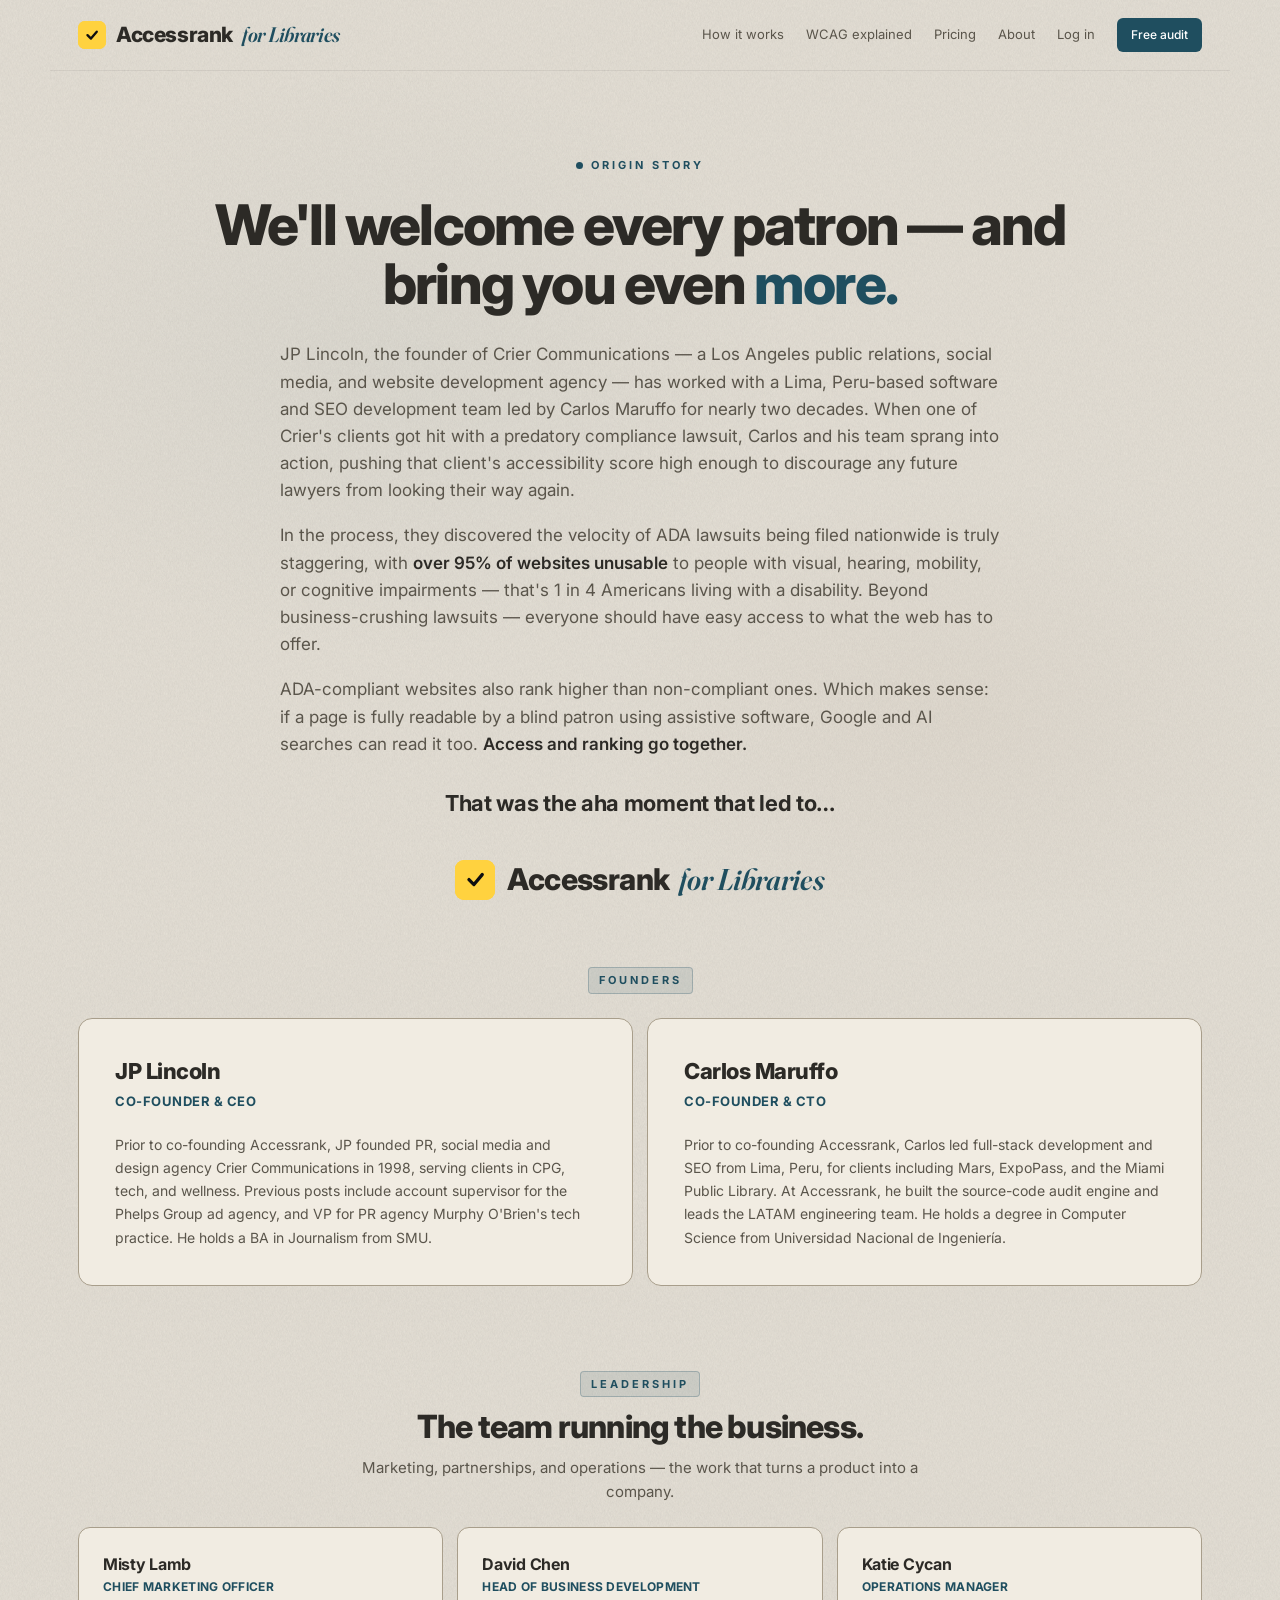
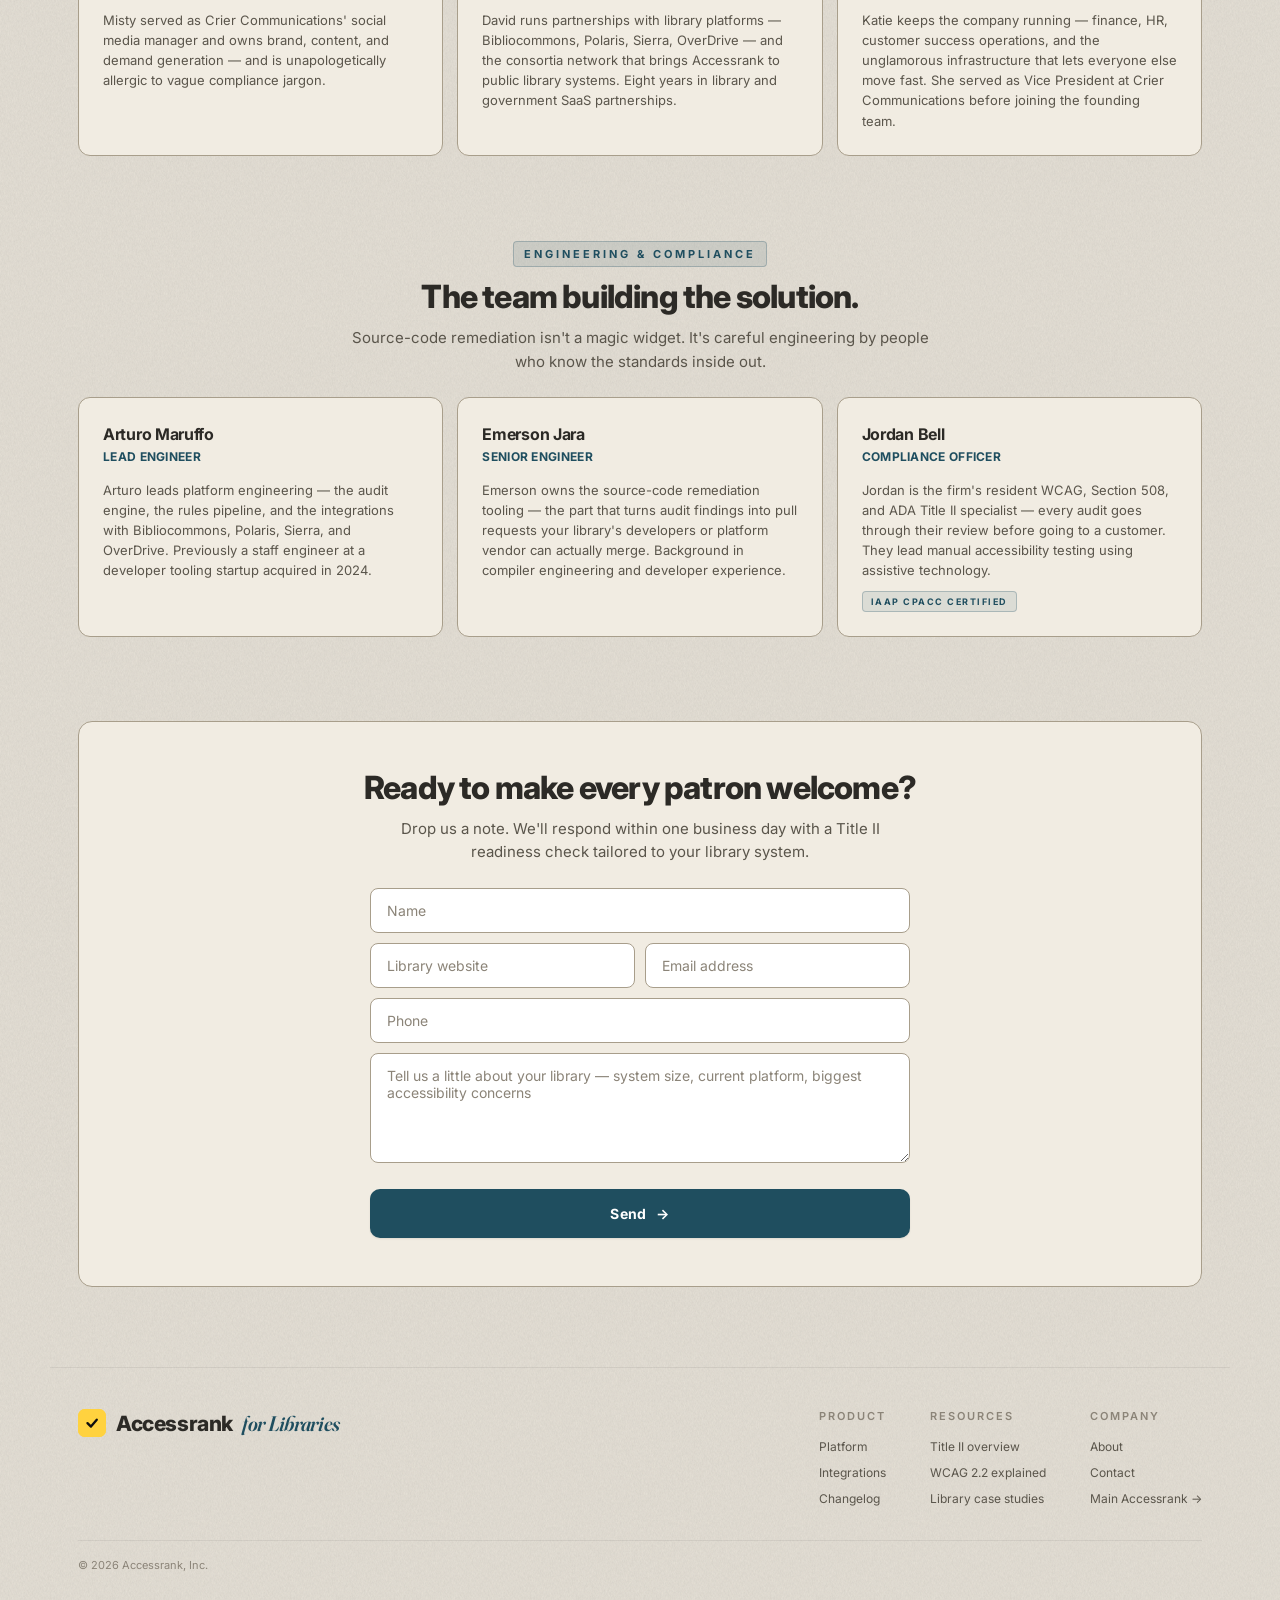
==== commit c5846a49: "Add files via upload" ====
--- a/about.html
+++ b/about.html
@@ -42,6 +42,17 @@
       border-radius: 50%;
       background: var(--teal);
     }
+    .about-hero h1 {
+      font-size: 56px;
+      line-height: 1.05;
+      letter-spacing: -1.8px;
+      font-weight: 800;
+      margin: 0 auto 28px;
+      color: var(--text);
+      max-width: 880px;
+      text-align: center;
+    }
+    .about-hero h1 .accent { color: var(--teal); }
     .about-hero .lead {
       font-size: 17px;
       line-height: 1.6;
@@ -407,6 +418,7 @@
   <!-- ============================================================== -->
   <section class="about-hero">
     <div class="eyebrow"><span class="dot"></span>ORIGIN STORY</div>
+    <h1>We'll welcome every patron — and bring you even <span class="accent">more.</span></h1>
     <p class="lead">
       JP Lincoln, the founder of Crier Communications — a Los Angeles public relations, social media, and website development agency — has worked with a Lima, Peru-based software and SEO development team led by Carlos Maruffo for nearly two decades. When one of Crier's clients got hit with a predatory compliance lawsuit, Carlos and his team sprang into action, pushing that client's accessibility score high enough to discourage any future lawyers from looking their way again.
     </p>
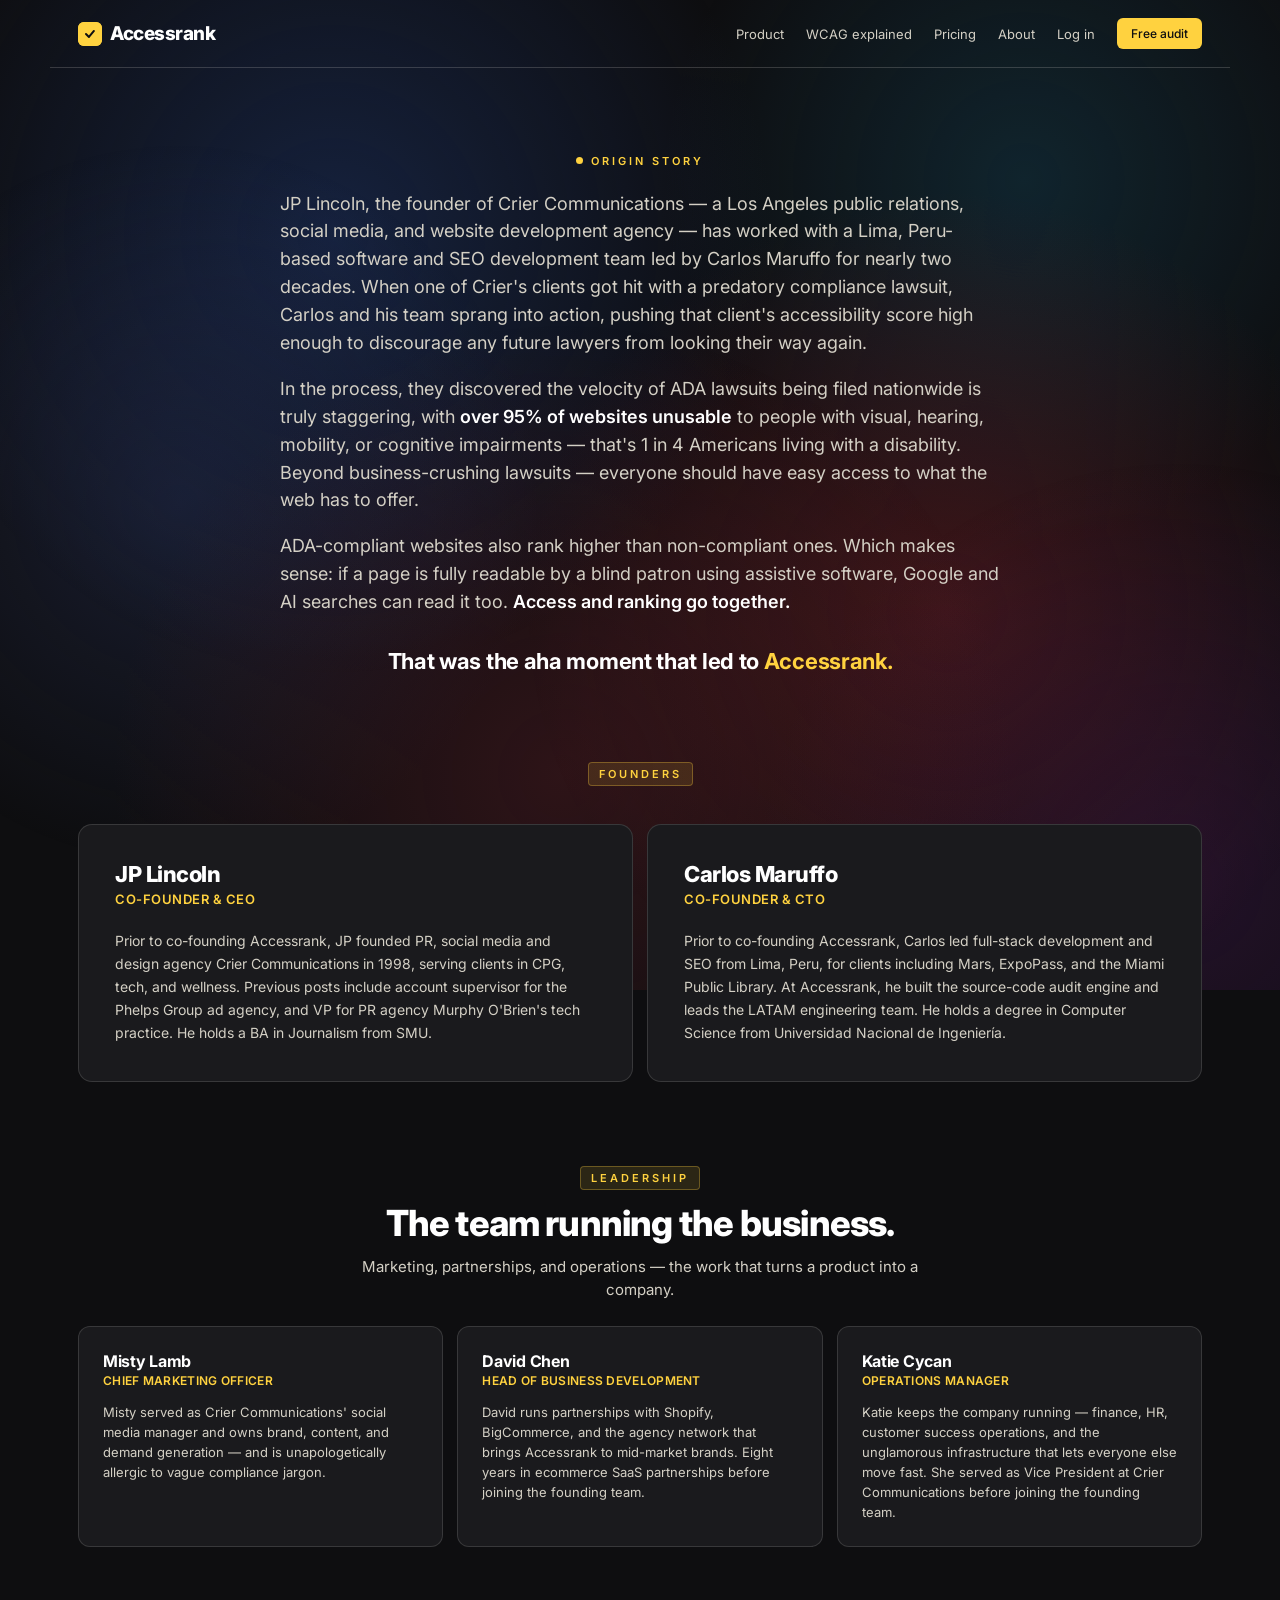
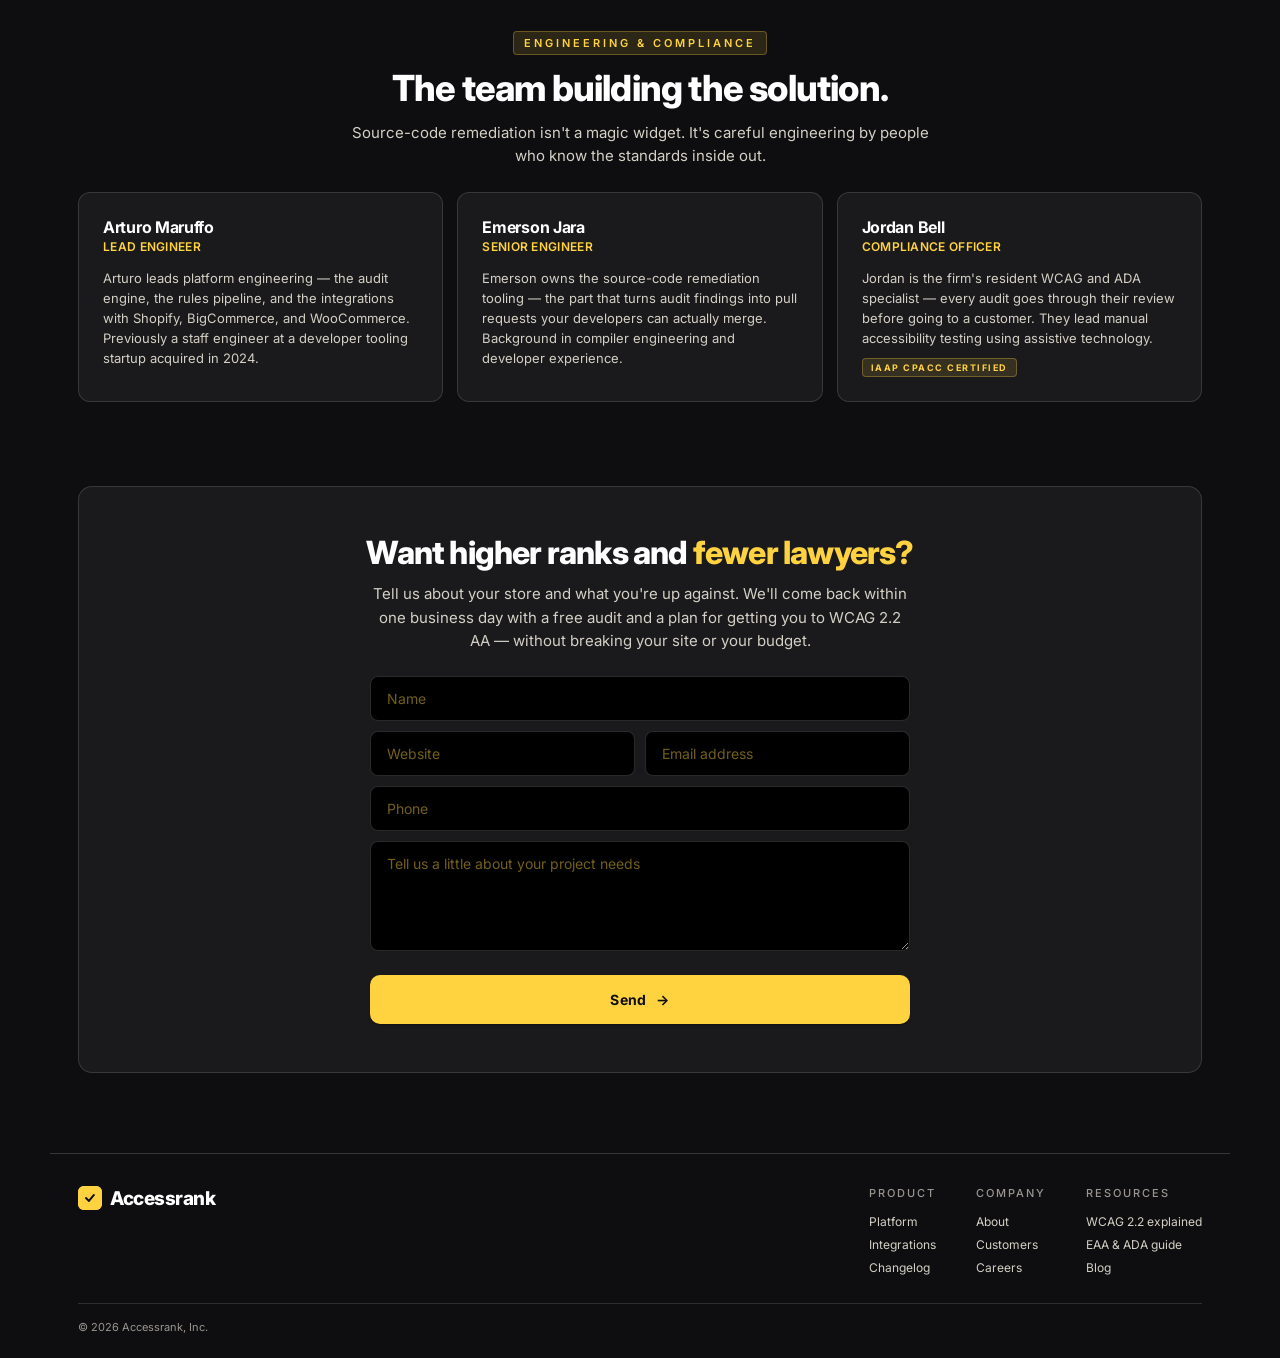
==== commit 18053be6: "Add files via upload" ====
--- a/about.html
+++ b/about.html
@@ -3,27 +3,29 @@
 <head>
   <meta charset="UTF-8" />
   <meta name="viewport" content="width=device-width, initial-scale=1.0" />
-  <title>About — Accessrank for Libraries</title>
-  <meta name="description" content="The team behind Accessrank for Libraries — accessibility, Title II compliance, and source-code remediation built for public libraries." />
+  <title>About — Accessrank</title>
+  <meta name="description" content="The team behind Accessrank — accessibility, SEO, and source-code remediation for DTC ecommerce." />
 
   <!-- Fonts -->
   <link rel="preconnect" href="https://fonts.googleapis.com" />
   <link rel="preconnect" href="https://fonts.gstatic.com" crossorigin />
-  <link href="https://fonts.googleapis.com/css2?family=Inter:wght@400;500;600;700;800&family=Fraunces:ital,wght@1,500;1,600&display=swap" rel="stylesheet" />
-
-  <!-- Reuse the libraries site's CSS for navbar, footer, logo, body cloth texture -->
+  <link href="https://fonts.googleapis.com/css2?family=Inter:wght@400;500;600;700;800&family=JetBrains+Mono:wght@500;600&display=swap" rel="stylesheet" />
+
+  <!-- Reuse the parent site's CSS so brand stays consistent -->
   <link rel="stylesheet" href="styles.css" />
 
   <style>
     /* ==================================================================
-       ABOUT-PAGE-SPECIFIC STYLES — LIBRARIES VARIANT
-       Light taupe theme. Layered on top of the libraries styles.css.
+       ABOUT-PAGE-SPECIFIC STYLES
+       Layered on top of styles.css. Reuses tokens (--brand, --surface,
+       --hairline, etc.) and matches the parent site's spacing system
+       (1180px max-width, 28px page padding, 14px grid gaps).
        ================================================================== */
 
     .about-hero {
       max-width: 1180px;
       margin: 0 auto;
-      padding: 80px 28px 36px;
+      padding: 80px 28px 56px;
       text-align: center;
     }
     .about-hero .eyebrow {
@@ -32,30 +34,27 @@
       gap: 8px;
       font-size: 11px;
       letter-spacing: 3px;
-      color: var(--teal);
-      font-weight: 700;
+      color: var(--brand);
+      font-weight: 600;
       margin-bottom: 22px;
-      text-transform: uppercase;
     }
     .about-hero .eyebrow .dot {
       width: 7px; height: 7px;
       border-radius: 50%;
-      background: var(--teal);
+      background: var(--brand);
     }
     .about-hero h1 {
       font-size: 56px;
       line-height: 1.05;
       letter-spacing: -1.8px;
       font-weight: 800;
-      margin: 0 auto 28px;
+      margin: 0 0 22px;
       color: var(--text);
-      max-width: 880px;
-      text-align: center;
-    }
-    .about-hero h1 .accent { color: var(--teal); }
+    }
+    .about-hero h1 .accent { color: var(--brand); }
     .about-hero .lead {
-      font-size: 17px;
-      line-height: 1.6;
+      font-size: 18px;
+      line-height: 1.55;
       color: var(--text-soft);
       max-width: 720px;
       margin: 0 auto 18px;
@@ -71,43 +70,9 @@
       margin-top: 28px;
       text-align: center;
     }
-    .about-hero .lead-emphasis .accent {
-      font-family: 'Fraunces', serif;
-      font-style: italic;
-      font-weight: 600;
-      color: var(--teal);
-    }
-
-    /* Centered logo finale — closes the origin story.
-       Lives on its own line below "...led to…", scaled larger than nav for impact. */
-    .about-hero .logo-finale {
-      display: flex;
-      align-items: center;
-      justify-content: center;
-      gap: 12px;
-      font-weight: 800;
-      font-size: 30px;
-      letter-spacing: -0.6px;
-      color: var(--text);
-      margin: 28px auto 0;
-      padding-top: 8px;
-    }
-    .about-hero .logo-finale .logo-mark {
-      width: 40px; height: 40px;
-      border-radius: 9px;
-      flex-shrink: 0;
-    }
-    .about-hero .logo-finale .logo-suffix {
-      margin-left: -2px;
-    }
-
-    /* Mobile: pull the finale slightly tighter so it doesn't dominate */
-    @media (max-width: 600px) {
-      .about-hero .logo-finale { font-size: 24px; gap: 10px; }
-      .about-hero .logo-finale .logo-mark { width: 34px; height: 34px; }
-    }
-
-    /* === Section heads === */
+    .about-hero .lead-emphasis .accent { color: var(--brand); }
+
+    /* === Section eyebrows === */
     .about-section {
       max-width: 1180px;
       margin: 0 auto;
@@ -121,20 +86,20 @@
       display: inline-block;
       font-size: 11px;
       letter-spacing: 3px;
-      color: var(--teal);
-      font-weight: 700;
+      color: var(--brand);
+      font-weight: 600;
+      margin-bottom: 14px;
       padding: 4px 10px;
-      background: var(--teal-soft);
-      border: 1px solid var(--teal-border);
+      background: var(--brand-soft);
+      border: 1px solid var(--brand-border);
       border-radius: 4px;
-      text-transform: uppercase;
     }
     .about-section h2 {
-      font-size: 32px;
+      font-size: 36px;
       font-weight: 800;
       letter-spacing: -0.8px;
       color: var(--text);
-      margin: 12px 0 12px;
+      margin: 0 0 12px;
     }
     .about-section .section-sub {
       font-size: 15px;
@@ -144,6 +109,7 @@
       line-height: 1.55;
     }
 
+    /* === FOUNDERS — two large cards side by side === */
     /* === FOUNDERS — two cards side by side === */
     .founders-grid {
       display: grid;
@@ -154,7 +120,7 @@
       background: var(--surface);
       border-radius: 14px;
       padding: 36px;
-      border: 1px solid var(--text-fainter);
+      border: 1px solid var(--hairline);
     }
     .founder-head {
       margin-bottom: 22px;
@@ -168,10 +134,9 @@
     }
     .founder-title {
       font-size: 13px;
-      color: var(--teal);
-      font-weight: 700;
+      color: var(--brand);
+      font-weight: 600;
       letter-spacing: 0.5px;
-      text-transform: uppercase;
     }
     .founder-bio {
       font-size: 14px;
@@ -191,7 +156,7 @@
       background: var(--surface);
       border-radius: 12px;
       padding: 24px;
-      border: 1px solid var(--text-fainter);
+      border: 1px solid var(--hairline);
     }
     .team-head {
       margin-bottom: 14px;
@@ -205,10 +170,9 @@
     }
     .team-title {
       font-size: 12px;
-      color: var(--teal);
-      font-weight: 700;
+      color: var(--brand);
+      font-weight: 600;
       letter-spacing: 0.3px;
-      text-transform: uppercase;
     }
     .team-bio {
       font-size: 13px;
@@ -220,17 +184,16 @@
       display: inline-block;
       font-size: 9px;
       letter-spacing: 1.5px;
-      color: var(--teal);
+      color: var(--brand);
       font-weight: 700;
-      background: var(--teal-soft);
-      border: 1px solid var(--teal-border);
+      background: var(--brand-soft);
+      border: 1px solid var(--brand-border);
       padding: 3px 8px;
       border-radius: 4px;
       margin-top: 10px;
-      text-transform: uppercase;
-    }
-
-    /* === Contact form / closing band === */
+    }
+
+    /* === Closing CTA === */
     .about-cta-band {
       max-width: 1180px;
       margin: 0 auto;
@@ -241,7 +204,7 @@
       background: var(--surface);
       border-radius: 14px;
       padding: 48px 28px;
-      border: 1px solid var(--text-fainter);
+      border: 1px solid var(--hairline);
     }
     .about-cta-card h2 {
       font-size: 32px;
@@ -250,9 +213,7 @@
       color: var(--text);
       margin: 0 0 12px;
     }
-    .about-cta-card h2 .accent {
-      color: inherit;
-    }
+    .about-cta-card h2 .accent { color: var(--brand); }
     .about-cta-card p {
       font-size: 15px;
       color: var(--text-soft);
@@ -260,14 +221,45 @@
       margin: 0 auto 24px;
       line-height: 1.55;
     }
-
-    /* === CONTACT FORM — light theme variant === */
+    .about-cta-row {
+      display: flex;
+      gap: 10px;
+      justify-content: center;
+    }
+    .about-cta-primary {
+      background: var(--brand);
+      color: var(--bg);
+      padding: 13px 22px;
+      border-radius: 8px;
+      font-weight: 600;
+      font-size: 13px;
+      border: none;
+      cursor: pointer;
+      font-family: inherit;
+    }
+    .about-cta-secondary {
+      background: transparent;
+      color: var(--text);
+      padding: 13px 22px;
+      border-radius: 8px;
+      font-weight: 500;
+      font-size: 13px;
+      border: 1px solid rgba(255,255,255,0.4);
+      font-family: inherit;
+      cursor: pointer;
+      text-decoration: none;
+      display: inline-block;
+    }
+
+    /* === CONTACT FORM === */
     .contact-form {
       max-width: 540px;
       margin: 0 auto;
       text-align: left;
     }
-    .form-row { margin-bottom: 10px; }
+    .form-row {
+      margin-bottom: 10px;
+    }
     .form-row-split {
       display: grid;
       grid-template-columns: 1fr 1fr;
@@ -280,30 +272,30 @@
     .contact-form textarea {
       width: 100%;
       box-sizing: border-box;
-      background: #FFFFFF;
-      border: 1px solid var(--text-fainter);
-      color: var(--text);
+      background: #000000;
+      border: 1px solid rgba(255, 255, 255, 0.16);
+      color: var(--brand);
       padding: 13px 16px;
       border-radius: 8px;
       font-size: 14px;
       font-weight: 500;
       font-family: inherit;
-      transition: border-color 0.18s ease, box-shadow 0.18s ease;
+      transition: border-color 0.18s ease, background 0.18s ease;
     }
     .contact-form input::placeholder,
     .contact-form textarea::placeholder {
-      color: var(--text-faint);
+      color: rgba(255, 210, 63, 0.45);
       font-weight: 400;
     }
     .contact-form input:hover,
     .contact-form textarea:hover {
-      border-color: var(--text-faint);
+      border-color: rgba(255, 255, 255, 0.28);
     }
     .contact-form input:focus,
     .contact-form textarea:focus {
       outline: none;
-      border-color: var(--teal);
-      box-shadow: 0 0 0 3px rgba(31, 78, 95, 0.12);
+      border-color: var(--brand);
+      background: #000000;
     }
     .contact-form textarea {
       resize: vertical;
@@ -317,8 +309,8 @@
     }
     .form-submit {
       width: 100%;
-      background: var(--teal);
-      color: #FFFFFF;
+      background: var(--brand);
+      color: var(--bg);
       padding: 16px 28px;
       border-radius: 10px;
       font-weight: 700;
@@ -332,15 +324,15 @@
       justify-content: center;
       gap: 10px;
       transition: transform 0.15s ease, box-shadow 0.18s ease, background 0.15s ease;
-      box-shadow: 0 1px 2px rgba(0, 0, 0, 0.08);
+      box-shadow: 0 1px 2px rgba(0, 0, 0, 0.4);
     }
     .form-submit-arrow {
       display: inline-block;
       transition: transform 0.18s ease;
     }
     .form-submit:hover {
-      background: #2a6478;
-      box-shadow: 0 6px 16px rgba(31, 78, 95, 0.25);
+      background: #FFDC5C;
+      box-shadow: 0 6px 16px rgba(255, 210, 63, 0.25);
     }
     .form-submit:hover .form-submit-arrow {
       transform: translateX(3px);
@@ -349,7 +341,7 @@
       transform: translateY(1px);
     }
 
-    /* Visually-hidden labels for screen readers */
+    /* Visually-hidden labels for screen readers (placeholders are not labels) */
     .sr-only {
       position: absolute;
       width: 1px; height: 1px;
@@ -360,10 +352,11 @@
 
     /* === Responsive === */
     @media (max-width: 900px) {
-      .about-hero { padding: 56px 20px 24px; }
+      .about-hero { padding: 56px 20px 36px; }
+      .about-hero h1 { font-size: 38px; letter-spacing: -1.4px; }
       .about-hero .lead { font-size: 16px; }
+      .team-grid { grid-template-columns: 1fr; }
       .founders-grid { grid-template-columns: 1fr; }
-      .team-grid { grid-template-columns: 1fr; }
       .founder-card { padding: 28px; }
       .about-section { padding: 28px 20px 36px; }
       .about-cta-band { padding: 28px 20px 56px; }
@@ -374,51 +367,57 @@
 <body>
 
   <!-- ============================================================== -->
-  <!-- NAV (mirrors the libraries site)                                -->
-  <!-- ============================================================== -->
-  <nav class="nav" aria-label="Primary">
+  <!-- NAVIGATION (mirrors the main site)                             -->
+  <!-- ============================================================== -->
+  <nav class="nav">
     <a href="index.html" class="logo">
       <span class="logo-mark" aria-hidden="true">
-        <span class="layer layer-red"></span>
-        <span class="layer layer-green"></span>
-        <span class="layer layer-yellow"></span>
-        <span class="icon icon-yellow">
+        <span class="layer layer-red" aria-hidden="true"></span>
+        <span class="layer layer-green" aria-hidden="true"></span>
+        <span class="layer layer-yellow" aria-hidden="true"></span>
+        <span class="icon icon-yellow" aria-hidden="true">
           <svg viewBox="0 0 14 14"><path d="M3 7 L6 10 L11 4" fill="none" stroke="#0E0E10" stroke-width="2" stroke-linecap="round" stroke-linejoin="round"/></svg>
         </span>
-        <span class="icon icon-red">
+        <span class="icon icon-red" aria-hidden="true">
           <svg viewBox="0 0 14 14"><path d="M5.4 3 L8.6 3 L7.8 9 L6.2 9 Z" fill="#FFFFFF"/><circle cx="7" cy="11.4" r="1.6" fill="#FFFFFF"/></svg>
         </span>
-        <span class="icon icon-green">
+        <span class="icon icon-green" aria-hidden="true">
           <svg viewBox="0 0 14 14"><path d="M3 7 L6 10 L11 4" fill="none" stroke="#0E0E10" stroke-width="2" stroke-linecap="round" stroke-linejoin="round"/></svg>
         </span>
-        <span class="swipe swipe-1"></span>
-        <span class="swipe swipe-2"></span>
-        <span class="swipe swipe-3"></span>
+        <span class="swipe swipe-1" aria-hidden="true"></span>
+        <span class="swipe swipe-2" aria-hidden="true"></span>
+        <span class="swipe swipe-3" aria-hidden="true"></span>
       </span>
-      Accessrank <span class="logo-suffix">for Libraries</span>
+      Accessrank
     </a>
     <div class="nav-right">
-      <a href="index.html#how-it-works">How it works</a>
+      <a href="index.html#product">Product</a>
       <a href="index.html#wcag">WCAG explained</a>
       <a href="index.html#pricing">Pricing</a>
       <a href="about.html" aria-current="page">About</a>
       <a href="#">Log in</a>
       <a href="index.html#audit-card" class="cta-nav">Free audit</a>
     </div>
-    <button class="hamburger" aria-label="Toggle menu" aria-expanded="false">
+    <button class="hamburger" id="hamburger" aria-label="Open menu" aria-expanded="false">
       <span class="ham-line"></span>
       <span class="ham-line"></span>
       <span class="ham-line"></span>
     </button>
+    <div class="mobile-menu" id="mobile-menu" aria-hidden="true">
+      <a href="index.html#product">Product</a>
+      <a href="index.html#wcag">WCAG explained</a>
+      <a href="index.html#pricing">Pricing</a>
+      <a href="about.html">About</a>
+      <a href="#">Log in</a>
+      <a href="index.html">Home</a>
+    </div>
   </nav>
-
 
   <!-- ============================================================== -->
   <!-- HERO / ORIGIN STORY                                             -->
   <!-- ============================================================== -->
   <section class="about-hero">
     <div class="eyebrow"><span class="dot"></span>ORIGIN STORY</div>
-    <h1>We'll welcome every patron — and bring you even <span class="accent">more.</span></h1>
     <p class="lead">
       JP Lincoln, the founder of Crier Communications — a Los Angeles public relations, social media, and website development agency — has worked with a Lima, Peru-based software and SEO development team led by Carlos Maruffo for nearly two decades. When one of Crier's clients got hit with a predatory compliance lawsuit, Carlos and his team sprang into action, pushing that client's accessibility score high enough to discourage any future lawyers from looking their way again.
     </p>
@@ -429,28 +428,8 @@
       ADA-compliant websites also rank higher than non-compliant ones. Which makes sense: if a page is fully readable by a blind patron using assistive software, Google and AI searches can read it too. <strong>Access and ranking go together.</strong>
     </p>
     <p class="lead lead-emphasis">
-      That was the aha moment that led to&hellip;
+      That was the aha moment that led to <span class="accent">Accessrank.</span>
     </p>
-    <div class="logo logo-finale" aria-label="Accessrank for Libraries">
-      <span class="logo-mark" aria-hidden="true">
-        <span class="layer layer-red"></span>
-        <span class="layer layer-green"></span>
-        <span class="layer layer-yellow"></span>
-        <span class="icon icon-yellow">
-          <svg viewBox="0 0 14 14"><path d="M3 7 L6 10 L11 4" fill="none" stroke="#0E0E10" stroke-width="2" stroke-linecap="round" stroke-linejoin="round"/></svg>
-        </span>
-        <span class="icon icon-red">
-          <svg viewBox="0 0 14 14"><path d="M5.4 3 L8.6 3 L7.8 9 L6.2 9 Z" fill="#FFFFFF"/><circle cx="7" cy="11.4" r="1.6" fill="#FFFFFF"/></svg>
-        </span>
-        <span class="icon icon-green">
-          <svg viewBox="0 0 14 14"><path d="M3 7 L6 10 L11 4" fill="none" stroke="#0E0E10" stroke-width="2" stroke-linecap="round" stroke-linejoin="round"/></svg>
-        </span>
-        <span class="swipe swipe-1"></span>
-        <span class="swipe swipe-2"></span>
-        <span class="swipe swipe-3"></span>
-      </span>
-      Accessrank <span class="logo-suffix">for Libraries</span>
-    </div>
   </section>
 
   <!-- ============================================================== -->
@@ -465,8 +444,10 @@
 
       <article class="founder-card">
         <div class="founder-head">
-          <h3 class="founder-name">JP Lincoln</h3>
-          <div class="founder-title">CO-FOUNDER &amp; CEO</div>
+          <div>
+            <h3 class="founder-name">JP Lincoln</h3>
+            <div class="founder-title">CO-FOUNDER &amp; CEO</div>
+          </div>
         </div>
         <p class="founder-bio">
           Prior to co-founding Accessrank, JP founded PR, social media and design agency Crier Communications in 1998, serving clients in CPG, tech, and wellness. Previous posts include account supervisor for the Phelps Group ad agency, and VP for PR agency Murphy O'Brien's tech practice. He holds a BA in Journalism from SMU.
@@ -475,8 +456,10 @@
 
       <article class="founder-card">
         <div class="founder-head">
-          <h3 class="founder-name">Carlos Maruffo</h3>
-          <div class="founder-title">CO-FOUNDER &amp; CTO</div>
+          <div>
+            <h3 class="founder-name">Carlos Maruffo</h3>
+            <div class="founder-title">CO-FOUNDER &amp; CTO</div>
+          </div>
         </div>
         <p class="founder-bio">
           Prior to co-founding Accessrank, Carlos led full-stack development and SEO from Lima, Peru, for clients including Mars, ExpoPass, and the Miami Public Library. At Accessrank, he built the source-code audit engine and leads the LATAM engineering team. He holds a degree in Computer Science from Universidad Nacional de Ingeniería.
@@ -486,8 +469,9 @@
     </div>
   </section>
 
-  <!-- ============================================================== -->
-  <!-- LEADERSHIP                                                      -->
+
+  <!-- ============================================================== -->
+  <!-- LEADERSHIP TEAM                                                 -->
   <!-- ============================================================== -->
   <section class="about-section">
     <div class="about-section-head">
@@ -500,8 +484,10 @@
 
       <article class="team-card">
         <div class="team-head">
-          <h4 class="team-name">Misty Lamb</h4>
-          <div class="team-title">CHIEF MARKETING OFFICER</div>
+          <div>
+            <h4 class="team-name">Misty Lamb</h4>
+            <div class="team-title">CHIEF MARKETING OFFICER</div>
+          </div>
         </div>
         <p class="team-bio">
           Misty served as Crier Communications' social media manager and owns brand, content, and demand generation — and is unapologetically allergic to vague compliance jargon.
@@ -510,18 +496,22 @@
 
       <article class="team-card">
         <div class="team-head">
-          <h4 class="team-name">David Chen</h4>
-          <div class="team-title">HEAD OF BUSINESS DEVELOPMENT</div>
+          <div>
+            <h4 class="team-name">David Chen</h4>
+            <div class="team-title">HEAD OF BUSINESS DEVELOPMENT</div>
+          </div>
         </div>
         <p class="team-bio">
-          David runs partnerships with library platforms — Bibliocommons, Polaris, Sierra, OverDrive — and the consortia network that brings Accessrank to public library systems. Eight years in library and government SaaS partnerships.
+          David runs partnerships with Shopify, BigCommerce, and the agency network that brings Accessrank to mid-market brands. Eight years in ecommerce SaaS partnerships before joining the founding team.
         </p>
       </article>
 
       <article class="team-card">
         <div class="team-head">
-          <h4 class="team-name">Katie Cycan</h4>
-          <div class="team-title">OPERATIONS MANAGER</div>
+          <div>
+            <h4 class="team-name">Katie Cycan</h4>
+            <div class="team-title">OPERATIONS MANAGER</div>
+          </div>
         </div>
         <p class="team-bio">
           Katie keeps the company running — finance, HR, customer success operations, and the unglamorous infrastructure that lets everyone else move fast. She served as Vice President at Crier Communications before joining the founding team.
@@ -545,31 +535,37 @@
 
       <article class="team-card">
         <div class="team-head">
-          <h4 class="team-name">Arturo Maruffo</h4>
-          <div class="team-title">LEAD ENGINEER</div>
+          <div>
+            <h4 class="team-name">Arturo Maruffo</h4>
+            <div class="team-title">LEAD ENGINEER</div>
+          </div>
         </div>
         <p class="team-bio">
-          Arturo leads platform engineering — the audit engine, the rules pipeline, and the integrations with Bibliocommons, Polaris, Sierra, and OverDrive. Previously a staff engineer at a developer tooling startup acquired in 2024.
+          Arturo leads platform engineering — the audit engine, the rules pipeline, and the integrations with Shopify, BigCommerce, and WooCommerce. Previously a staff engineer at a developer tooling startup acquired in 2024.
         </p>
       </article>
 
       <article class="team-card">
         <div class="team-head">
-          <h4 class="team-name">Emerson Jara</h4>
-          <div class="team-title">SENIOR ENGINEER</div>
+          <div>
+            <h4 class="team-name">Emerson Jara</h4>
+            <div class="team-title">SENIOR ENGINEER</div>
+          </div>
         </div>
         <p class="team-bio">
-          Emerson owns the source-code remediation tooling — the part that turns audit findings into pull requests your library's developers or platform vendor can actually merge. Background in compiler engineering and developer experience.
+          Emerson owns the source-code remediation tooling — the part that turns audit findings into pull requests your developers can actually merge. Background in compiler engineering and developer experience.
         </p>
       </article>
 
       <article class="team-card">
         <div class="team-head">
-          <h4 class="team-name">Jordan Bell</h4>
-          <div class="team-title">COMPLIANCE OFFICER</div>
+          <div>
+            <h4 class="team-name">Jordan Bell</h4>
+            <div class="team-title">COMPLIANCE OFFICER</div>
+          </div>
         </div>
         <p class="team-bio">
-          Jordan is the firm's resident WCAG, Section 508, and ADA Title II specialist — every audit goes through their review before going to a customer. They lead manual accessibility testing using assistive technology.
+          Jordan is the firm's resident WCAG and ADA specialist — every audit goes through their review before going to a customer. They lead manual accessibility testing using assistive technology.
         </p>
         <span class="team-cert">IAAP CPACC CERTIFIED</span>
       </article>
@@ -582,8 +578,8 @@
   <!-- ============================================================== -->
   <section class="about-cta-band">
     <div class="about-cta-card">
-      <h2>Ready to <span class="accent">make every patron welcome?</span></h2>
-      <p>Drop us a note. We'll respond within one business day with a Title II readiness check tailored to your library system.</p>
+      <h2>Want higher ranks and <span class="accent">fewer lawyers?</span></h2>
+      <p>Tell us about your store and what you're up against. We'll come back within one business day with a free audit and a plan for getting you to WCAG 2.2 AA — without breaking your site or your budget.</p>
 
       <form class="contact-form" id="contact-form" novalidate>
         <div class="form-row">
@@ -592,8 +588,8 @@
         </div>
         <div class="form-row form-row-split">
           <div class="form-col">
-            <label for="contact-website" class="sr-only">Library website</label>
-            <input type="url" id="contact-website" name="website" placeholder="Library website" />
+            <label for="contact-website" class="sr-only">Website</label>
+            <input type="url" id="contact-website" name="website" placeholder="Website" />
           </div>
           <div class="form-col">
             <label for="contact-email" class="sr-only">Email address</label>
@@ -605,8 +601,8 @@
           <input type="tel" id="contact-phone" name="phone" placeholder="Phone" />
         </div>
         <div class="form-row">
-          <label for="contact-message" class="sr-only">Tell us a little about your library</label>
-          <textarea id="contact-message" name="message" rows="4" placeholder="Tell us a little about your library — system size, current platform, biggest accessibility concerns" required></textarea>
+          <label for="contact-message" class="sr-only">Tell us a little about your project needs</label>
+          <textarea id="contact-message" name="message" rows="4" placeholder="Tell us a little about your project needs" required></textarea>
         </div>
         <div class="form-row form-actions">
           <button type="submit" class="form-submit">
@@ -618,50 +614,43 @@
     </div>
   </section>
 
-
-  <!-- ============================================================== -->
-  <!-- FOOTER (mirrors libraries site)                                 -->
+  <!-- ============================================================== -->
+  <!-- FOOTER                                                           -->
   <!-- ============================================================== -->
   <footer class="footer">
     <div class="footer-top">
-      <a href="index.html" class="logo">
+      <div class="logo">
         <span class="logo-mark" aria-hidden="true">
-          <span class="layer layer-red"></span>
-          <span class="layer layer-green"></span>
-          <span class="layer layer-yellow"></span>
-          <span class="icon icon-yellow">
+          <span class="layer layer-red" aria-hidden="true"></span>
+          <span class="layer layer-green" aria-hidden="true"></span>
+          <span class="layer layer-yellow" aria-hidden="true"></span>
+          <span class="icon icon-yellow" aria-hidden="true">
             <svg viewBox="0 0 14 14"><path d="M3 7 L6 10 L11 4" fill="none" stroke="#0E0E10" stroke-width="2" stroke-linecap="round" stroke-linejoin="round"/></svg>
           </span>
-          <span class="icon icon-red">
+          <span class="icon icon-red" aria-hidden="true">
             <svg viewBox="0 0 14 14"><path d="M5.4 3 L8.6 3 L7.8 9 L6.2 9 Z" fill="#FFFFFF"/><circle cx="7" cy="11.4" r="1.6" fill="#FFFFFF"/></svg>
           </span>
-          <span class="icon icon-green">
+          <span class="icon icon-green" aria-hidden="true">
             <svg viewBox="0 0 14 14"><path d="M3 7 L6 10 L11 4" fill="none" stroke="#0E0E10" stroke-width="2" stroke-linecap="round" stroke-linejoin="round"/></svg>
           </span>
-          <span class="swipe swipe-1"></span>
-          <span class="swipe swipe-2"></span>
-          <span class="swipe swipe-3"></span>
+          <span class="swipe swipe-1" aria-hidden="true"></span>
+          <span class="swipe swipe-2" aria-hidden="true"></span>
+          <span class="swipe swipe-3" aria-hidden="true"></span>
         </span>
-        Accessrank <span class="logo-suffix">for Libraries</span>
-      </a>
+        Accessrank
+      </div>
       <div class="footer-cols">
         <div class="footer-col">
           <h4>PRODUCT</h4>
-          <a>Platform</a>
-          <a>Integrations</a>
-          <a>Changelog</a>
+          <a href="index.html#product">Platform</a><a href="index.html">Integrations</a><a href="index.html">Changelog</a>
+        </div>
+        <div class="footer-col">
+          <h4>COMPANY</h4>
+          <a href="about.html">About</a><a href="#">Customers</a><a href="#">Careers</a>
         </div>
         <div class="footer-col">
           <h4>RESOURCES</h4>
-          <a>Title II overview</a>
-          <a>WCAG 2.2 explained</a>
-          <a>Library case studies</a>
-        </div>
-        <div class="footer-col">
-          <h4>COMPANY</h4>
-          <a href="about.html">About</a>
-          <a>Contact</a>
-          <a>Main Accessrank →</a>
+          <a href="index.html#wcag">WCAG 2.2 explained</a><a href="index.html">EAA &amp; ADA guide</a><a href="index.html">Blog</a>
         </div>
       </div>
     </div>
@@ -670,16 +659,34 @@
     </div>
   </footer>
 
-
-  <!-- ============================================================== -->
-  <!-- CONTACT FORM HANDLER                                            -->
+  <!-- ============================================================== -->
+  <!-- MOBILE-MENU + CONTACT FORM SCRIPT                              -->
   <!-- ============================================================== -->
   <script>
+    /* Mobile menu toggle */
+    (function () {
+      const hamburger = document.getElementById('hamburger');
+      const menu = document.getElementById('mobile-menu');
+      if (!hamburger || !menu) return;
+      hamburger.addEventListener('click', function () {
+        const isOpen = menu.getAttribute('aria-hidden') === 'false';
+        menu.setAttribute('aria-hidden', isOpen ? 'true' : 'false');
+        hamburger.setAttribute('aria-expanded', isOpen ? 'false' : 'true');
+        menu.style.display = isOpen ? 'none' : 'flex';
+      });
+    })();
+
+    /* Contact form — replace this handler with a real backend call.
+       Right now it prevents the default submission, validates required
+       fields, and replaces the form with a thank-you message. */
     (function () {
       const form = document.getElementById('contact-form');
       if (!form) return;
+
       form.addEventListener('submit', function (e) {
         e.preventDefault();
+
+        // Collect values for the eventual backend submission
         const data = {
           name:    form.name.value.trim(),
           website: form.website.value.trim(),
@@ -687,17 +694,22 @@
           phone:   form.phone.value.trim(),
           message: form.message.value.trim()
         };
+
+        // Basic required-field check
         if (!data.name || !data.email || !data.message) {
           alert('Please fill in your name, email, and a brief message.');
           return;
         }
+
         // TODO: replace with your real submission endpoint
         // fetch('/api/contact', { method: 'POST', body: JSON.stringify(data), ... })
+
+        // Replace the form with a thank-you state
         form.innerHTML =
           '<div style="text-align:center; padding:32px 0;">' +
-            '<div style="font-size:36px; margin-bottom:14px; color:#1F4E5F;">✓</div>' +
-            '<h3 style="font-size:20px; font-weight:700; color:#2C2A26; margin:0 0 8px;">Thanks — we\'ll be in touch.</h3>' +
-            '<p style="font-size:14px; color:#5A554B; margin:0;">We typically respond within one business day.</p>' +
+            '<div style="font-size:36px; margin-bottom:14px;">✓</div>' +
+            '<h3 style="font-size:20px; font-weight:700; color:#FFFFFF; margin:0 0 8px;">Thanks — we\'ll be in touch.</h3>' +
+            '<p style="font-size:14px; color:#D4D0C5; margin:0;">We typically respond within one business day.</p>' +
           '</div>';
       });
     })();
--- a/styles.css
+++ b/styles.css
@@ -1,134 +1,157 @@
 /* ==================================================================
-   ACCESSRANK FOR LIBRARIES — STYLES
+   ACCESSRANK — STYLES
    ==================================================================
-   Sister site of Accessrank. Built for public libraries.
-   Palette: LIBRARY STONE (cool grey-taupe + deep teal accent)
-
    Sections (Cmd/Ctrl+F to jump):
-     1. DESIGN TOKENS  — colors, type, spacing
+     1. DESIGN TOKENS  — colors, type, spacing variables
      2. RESET / BASE
      3. NAV + MOBILE MENU
      4. HERO
      5. AUDIT CARD (live audit widget)
-     6. MARQUEE (scrolling library platform list)
-     7. STAKES STRIP ("Why this matters")
+     6. MARQUEE (scrolling platform list)
+     7. RISK STRIP ("The stakes")
      8. WCAG 2.2 EXPLAINER
      9. OVERLAY WARNING
     10. FEATURES ("How it works")
     11. STATS STRIP
-    12. TESTIMONIAL (head librarian)
-    13. PRICING (tiered by collection size)
+    12. TESTIMONIAL
+    13. PRICING
     14. FOOTER
     15. RESPONSIVE
     16. SCROLL-TRIGGERED FADE-IN
-    17. LOGO MARK ANIMATION (3-state diagonal sweep)
-   ================================================================== */
-
-
-/* ──────────────────────────────────────────────────────────────────
+   ================================================================== */
+
+
+/* ==================================================================
    1. DESIGN TOKENS
-   ────────────────────────────────────────────────────────────────── */
+   Edit these to retheme the whole site. Anywhere a color appears in a
+   rule below, it ideally pulls from one of these. To swap the brand
+   color from yellow to (say) cyan, change --brand once here.
+   ================================================================== */
 :root {
   /* Brand colors */
-  --brand:           #FFD23F;   /* Brand yellow — logo, CTAs, accents (shared with main Accessrank) */
-  --brand-soft:      rgba(255, 210, 63, 0.18);
-  --brand-border:    rgba(255, 210, 63, 0.45);
-
-  /* Library Stone neutrals (the major change vs. main Accessrank) */
-  --bg:              #E5E0D6;   /* Page background — cool grey-taupe, like Carnegie library walls */
-  --surface:         #F1ECE2;   /* Cards, audit widget — slightly lighter than bg */
-  --surface-2:      #DCD6C9;    /* Subtle wells/strips */
-
-  /* Civic/institutional accent */
-  --teal:            #1F4E5F;   /* Deep teal — stakes accent, primary CTA, headline accents */
-  --teal-soft:       rgba(31, 78, 95, 0.10);
-  --teal-border:     rgba(31, 78, 95, 0.25);
-
-  /* Text on light surface */
-  --text:            #2C2A26;   /* Primary text */
-  --text-soft:       #5A554B;   /* Body copy */
-  --text-faint:      #8B8478;   /* Meta / captions */
-  --text-fainter:    #A89E8B;   /* Borders, dividers */
-
-  /* Semantic */
-  --warning-red:     #B5443A;   /* Earthy red, less neon than main site — for the warning icon only */
-
-  /* Hairlines on light bg need to be darker, not brighter */
-  --hairline:        rgba(44, 42, 38, 0.08);
-  --hairline-strong: rgba(44, 42, 38, 0.14);
-
-  /* Typography scales */
+  --brand:           #FFD23F;   /* Primary yellow — CTAs, accents */
+  --brand-soft:      rgba(255, 210, 63, 0.12);
+  --brand-border:    rgba(255, 210, 63, 0.30);
+  --warning:         #FF6B47;   /* Coral red — WCAG percentage callouts */
+  --warning-soft:    #FF8B6E;
+  --stakes-accent:   #3B82F6;   /* Brand blue — Stakes section + accents */
+
+  /* Neutrals */
+  --bg:              #0E0E10;   /* Page background */
+  --surface:         #1A1A1D;   /* Cards, inputs */
+  --text:            #FFFFFF;   /* Primary text on dark bg */
+  --text-soft:       #D4D0C5;   /* Body copy */
+  --text-muted:      #B5B0A4;   /* Secondary copy */
+  --text-faint:      #9A9590;   /* Meta/labels */
+  --text-fainter:    #6B6760;   /* Placeholder/disabled */
+  --hairline:        rgba(240, 237, 229, 0.14);
+  --hairline-strong: rgba(240, 237, 229, 0.18);
+
+  /* Type scale */
   --h1-size:         48px;
-  --h2-size:         34px;
+  --h2-size:         36px;
   --body-size:       16px;
-
-  /* Easing */
+  --caption-size:    11px;
+
+  /* Animation */
   --ease-out:        cubic-bezier(0.23, 1, 0.32, 1);
 }
 
 
+/* ==================================================================
+   2. RESET / BASE
+   ================================================================== */
+* { box-sizing: border-box; }
+
+html { scroll-behavior: smooth; }
+
+body {
+  font-family: 'Inter', system-ui, -apple-system, sans-serif;
+  background: var(--bg);
+  color: var(--text-soft);
+  margin: 0;
+  border-radius: 12px;
+  overflow-x: hidden;
+  position: relative;
+  isolation: isolate;
+}
+
 /* ──────────────────────────────────────────────────────────────────
-   2. RESET / BASE
+   ANIMATED GRADIENT BACKGROUND LAYERS
+   Six radial-gradient blobs across upper + lower halves of the
+   viewport, drifting on two independent slow cycles. Includes a
+   dark red accent that ties to the warning red elsewhere on site.
+   Honors prefers-reduced-motion.
    ────────────────────────────────────────────────────────────────── */
-* { box-sizing: border-box; }
-
-html, body {
-  margin: 0;
-  padding: 0;
-  background-color: var(--bg);
-  /* Cloth-bound book texture — Option D: anisotropic SVG turbulence
-     simulates directional bookcloth (Buckram) thread structure, plus
-     two faint age-mottling washes. Pure CSS / inline SVG — no image
-     files, no extra HTTP requests. */
-  background-image:
-    url("data:image/svg+xml;utf8,<svg xmlns='http://www.w3.org/2000/svg' width='240' height='240'><filter id='w'><feTurbulence type='fractalNoise' baseFrequency='2.5 0.4' numOctaves='3' stitchTiles='stitch'/><feColorMatrix values='0 0 0 0 0.17  0 0 0 0 0.16  0 0 0 0 0.15  0 0 0 0.13 0'/></filter><rect width='100%25' height='100%25' filter='url(%23w)'/></svg>"),
-    radial-gradient(ellipse 700px 500px at 30% 40%,
-      rgba(31, 78, 95, 0.04) 0%, transparent 60%),
-    radial-gradient(ellipse 600px 400px at 75% 80%,
-      rgba(120, 80, 50, 0.04) 0%, transparent 60%);
-  background-attachment: scroll, fixed, fixed;
-  color: var(--text-soft);
-  font-family: 'Inter', system-ui, -apple-system, BlinkMacSystemFont, sans-serif;
-  -webkit-font-smoothing: antialiased;
-  -moz-osx-font-smoothing: grayscale;
-  line-height: 1.5;
-}
-
-a { text-decoration: none; color: inherit; }
-
-button {
-  font-family: inherit;
-  cursor: pointer;
-  border: none;
-  background: transparent;
-}
-
-input { font-family: inherit; }
-
-img { max-width: 100%; display: block; }
-
-.container { max-width: 1180px; margin: 0 auto; }
-
-/* Visually hidden — for skip links and screen-reader-only labels */
-.sr-only {
-  position: absolute;
-  width: 1px; height: 1px;
-  padding: 0; margin: -1px;
-  overflow: hidden;
-  clip: rect(0, 0, 0, 0);
-  border: 0;
-}
-
-
-/* ──────────────────────────────────────────────────────────────────
+body::before,
+body::after {
+  content: '';
+  position: fixed;
+  inset: -10%;
+  pointer-events: none;
+  z-index: -1;
+}
+
+body::before {
+  background:
+    radial-gradient(800px circle at 30% 30%,
+      rgba(28, 50, 100, 0.55) 0%,
+      rgba(28, 50, 100, 0) 55%),
+    radial-gradient(700px circle at 70% 65%,
+      rgba(110, 30, 35, 0.50) 0%,
+      rgba(110, 30, 35, 0) 60%),
+    radial-gradient(600px circle at 75% 25%,
+      rgba(20, 70, 90, 0.40) 0%,
+      rgba(20, 70, 90, 0) 60%);
+  animation: blob-drift-1 18s ease-in-out infinite alternate;
+}
+
+body::after {
+  background:
+    radial-gradient(750px circle at 45% 80%,
+      rgba(90, 28, 35, 0.42) 0%,
+      rgba(90, 28, 35, 0) 60%),
+    radial-gradient(700px circle at 85% 90%,
+      rgba(60, 22, 70, 0.45) 0%,
+      rgba(60, 22, 70, 0) 60%),
+    radial-gradient(600px circle at 20% 55%,
+      rgba(40, 50, 90, 0.40) 0%,
+      rgba(40, 50, 90, 0) 60%);
+  animation: blob-drift-2 22s ease-in-out infinite alternate;
+}
+
+@keyframes blob-drift-1 {
+  0%   { transform: translate(-15%, -10%) scale(1);    }
+  50%  { transform: translate(20%, 12%)   scale(1.15); }
+  100% { transform: translate(-8%, 18%)   scale(0.95); }
+}
+
+@keyframes blob-drift-2 {
+  0%   { transform: translate(15%, 10%)   scale(1);    }
+  33%  { transform: translate(-22%, -8%)  scale(1.12); }
+  66%  { transform: translate(18%, 15%)   scale(0.95); }
+  100% { transform: translate(-12%, -15%) scale(1.08); }
+}
+
+@media (prefers-reduced-motion: reduce) {
+  body::before,
+  body::after { animation: none; }
+}
+
+a { text-decoration: none; }
+button { font-family: inherit; cursor: pointer; border: none; background: transparent; }
+button:focus-visible { outline: 2px solid var(--brand); outline-offset: 2px; border-radius: 4px; }
+
+
+/* ==================================================================
    3. NAV + MOBILE MENU
-   ────────────────────────────────────────────────────────────────── */
+   ================================================================== */
 .nav {
   display: flex;
   align-items: center;
   justify-content: space-between;
   padding: 18px 28px;
-  border-bottom: 1px solid var(--hairline);
+  border-bottom: 1px solid var(--hairline-strong);
   max-width: 1180px;
   margin: 0 auto;
 }
@@ -136,26 +159,185 @@
 .logo {
   display: flex;
   align-items: center;
-  gap: 10px;
+  gap: 8px;
   font-weight: 800;
-  font-size: 21px;
-  letter-spacing: -0.4px;
-  color: var(--text);
-}
-
-/* "for Libraries" sub-brand qualifier in the lockup.
-   Fraunces italic in deep teal — gives the library variant its own
-   editorial voice while the parent "Accessrank" stays in Inter 800.
-   The 2px left margin is intentionally tight; italic letterforms
-   lean left and create their own visual breathing room. */
-.logo-suffix {
-  font-family: 'Fraunces', Georgia, 'Times New Roman', serif;
-  font-weight: 600;
-  font-style: italic;
-  color: var(--teal);
-  letter-spacing: -0.3px;
-  margin-left: -1px;
-  font-variation-settings: "opsz" 144;
+  font-size: 19px;
+  letter-spacing: -0.5px;
+  color: var(--text);
+}
+
+/* ==================================================================
+   LOGO MARK ANIMATION
+   ──────────────────────────────────────────────────────────────────
+   Sequence (plays once on load over 5s):
+     1. YELLOW + black ✓  (resting state)
+     2. Sweep ↗ BL→TR     paints  RED + white !
+     3. Sweep ↙ TR→BL     paints  GREEN + black ✓
+     4. Green check pulses (grows to 1.42×, springs back)
+     5. Sweep ↗ BL→TR     paints  YELLOW + black ✓ (rests here)
+   ────────────────────────────────────────────────────────────────── */
+.logo-mark {
+  width: 24px;
+  height: 24px;
+  border-radius: 6px;
+  display: inline-flex;
+  align-items: center;
+  justify-content: center;
+  position: relative;
+  overflow: hidden;
+  background: var(--brand);                  /* base layer: yellow */
+  flex-shrink: 0;
+}
+
+/* === Color overlay layers ===
+   Three full-cover layers, each parked off a different corner.
+   They slide in along the matching diagonal during their turn. */
+.logo-mark .layer {
+  position: absolute;
+  inset: 0;
+  pointer-events: none;
+  z-index: 1;
+}
+.logo-mark .layer-red {
+  background: #E0432B;
+  transform: translate(-110%, 110%);         /* parked off bottom-left */
+  animation: logoWipeRed 5s ease-in-out 1 forwards;
+}
+.logo-mark .layer-green {
+  background: #4ADE80;
+  transform: translate(110%, -110%);         /* parked off top-right */
+  animation: logoWipeGreen 5s ease-in-out 1 forwards;
+}
+.logo-mark .layer-yellow {
+  background: var(--brand);
+  transform: translate(-110%, 110%);         /* parked off bottom-left */
+  animation: logoWipeYellowReturn 5s ease-in-out 1 forwards;
+}
+
+/* === Icon layers ===
+   Three stacked icons (yellow ✓, red !, green ✓). Each one fades in
+   when its color state is on screen. The green ✓ also scales up
+   and springs back (the "stamp" pulse). */
+.logo-mark .icon {
+  position: absolute;
+  inset: 0;
+  display: flex;
+  align-items: center;
+  justify-content: center;
+  z-index: 2;
+  pointer-events: none;
+}
+.logo-mark .icon svg {
+  width: 58%;
+  height: 58%;
+  display: block;
+}
+.logo-mark .icon-yellow { animation: logoIconYellow 5s ease-in-out 1 forwards; }
+.logo-mark .icon-red    { opacity: 0; animation: logoIconRed   5s ease-in-out 1 forwards; }
+.logo-mark .icon-green  { opacity: 0; animation: logoIconGreen 5s ease-in-out 1 forwards; transform-origin: 50% 50%; }
+
+/* === Luminous diagonal swipe bars ===
+   Three sweep elements, each oriented to match its sweep's direction.
+   They fade in just before each color change. */
+.logo-mark .swipe {
+  position: absolute;
+  top: -50%; left: -150%;
+  width: 200%; height: 200%;
+  pointer-events: none;
+  z-index: 4;
+  filter: blur(0.5px);
+  opacity: 0;
+}
+.logo-mark .swipe-1,
+.logo-mark .swipe-3 {
+  background: linear-gradient(45deg,  transparent 45%, rgba(255,255,255,0.85) 50%, transparent 55%);
+}
+.logo-mark .swipe-2 {
+  background: linear-gradient(-45deg, transparent 45%, rgba(255,255,255,0.85) 50%, transparent 55%);
+}
+.logo-mark .swipe-1 { animation: logoSwipe1 5s ease-in-out 1 forwards; }
+.logo-mark .swipe-2 { animation: logoSwipe2 5s ease-in-out 1 forwards; }
+.logo-mark .swipe-3 { animation: logoSwipe3 5s ease-in-out 1 forwards; }
+
+/* ────────────────────────────────────────────────────────────────── */
+/* COLOR OVERLAY KEYFRAMES                                            */
+/* ────────────────────────────────────────────────────────────────── */
+
+/* Red: enters from BL (sweep 1 direction), exits to TR */
+@keyframes logoWipeRed {
+  0%, 13%   { transform: translate(-110%, 110%); }
+  22%, 40%  { transform: translate(0, 0); }
+  48%, 100% { transform: translate(110%, -110%); }
+}
+
+/* Green: enters from TR (sweep 2 direction), exits to BL */
+@keyframes logoWipeGreen {
+  0%, 38%   { transform: translate(110%, -110%); }
+  47%, 70%  { transform: translate(0, 0); }
+  77%, 100% { transform: translate(-110%, 110%); }
+}
+
+/* Yellow return: enters from BL (sweep 3 direction) and stays */
+@keyframes logoWipeYellowReturn {
+  0%, 68%   { transform: translate(-110%, 110%); }
+  77%, 100% { transform: translate(0, 0); }
+}
+
+/* ────────────────────────────────────────────────────────────────── */
+/* ICON KEYFRAMES                                                     */
+/* ────────────────────────────────────────────────────────────────── */
+
+/* Yellow ✓ shows at start AND end (because base + return are both yellow) */
+@keyframes logoIconYellow {
+  0%, 18%   { opacity: 1; }
+  22%, 72%  { opacity: 0; }
+  82%, 100% { opacity: 1; }
+}
+
+/* Red ! shows during the red on-screen window only */
+@keyframes logoIconRed {
+  0%, 18%   { opacity: 0; }
+  25%, 38%  { opacity: 1; }
+  44%, 100% { opacity: 0; }
+}
+
+/* Green ✓ — appears, holds, GROWS to 1.42×, springs back, fades out */
+@keyframes logoIconGreen {
+  0%, 43%   { opacity: 0; transform: scale(1); }
+  50%       { opacity: 1; transform: scale(1); }      /* arrive at normal */
+  56%       { opacity: 1; transform: scale(1); }      /* breath beat */
+  63%       { opacity: 1; transform: scale(1.42); }   /* GROW */
+  68%       { opacity: 1; transform: scale(0.96); }   /* slight overshoot inward */
+  72%       { opacity: 1; transform: scale(1); }      /* settle */
+  78%, 100% { opacity: 0; transform: scale(1); }      /* fade out as yellow returns */
+}
+
+/* ────────────────────────────────────────────────────────────────── */
+/* SWIPE BAR KEYFRAMES                                                */
+/* ────────────────────────────────────────────────────────────────── */
+
+/* Sweep 1: bottom-left → top-right (precedes red) */
+@keyframes logoSwipe1 {
+  0%, 11%   { transform: translate(-50%, 50%);  opacity: 0; }
+  13%       { transform: translate(-50%, 50%);  opacity: 1; }
+  21%       { transform: translate(50%, -50%);  opacity: 1; }
+  23%, 100% { opacity: 0; }
+}
+
+/* Sweep 2: top-right → bottom-left (precedes green) */
+@keyframes logoSwipe2 {
+  0%, 38%   { transform: translate(50%, -50%);  opacity: 0; }
+  40%       { transform: translate(50%, -50%);  opacity: 1; }
+  46%       { transform: translate(-50%, 50%);  opacity: 1; }
+  48%, 100% { opacity: 0; }
+}
+
+/* Sweep 3: bottom-left → top-right (precedes yellow return) */
+@keyframes logoSwipe3 {
+  0%, 68%   { transform: translate(-50%, 50%);  opacity: 0; }
+  70%       { transform: translate(-50%, 50%);  opacity: 1; }
+  76%       { transform: translate(50%, -50%);  opacity: 1; }
+  78%, 100% { opacity: 0; }
 }
 
 .nav-right {
@@ -165,50 +347,93 @@
   font-size: 13px;
 }
 
-.nav-right a:not(.cta-nav) { color: var(--text-soft); }
+.nav-right a:not(.cta-nav) {
+  color: var(--text-soft);
+  transition: color 0.15s;
+}
+
 .nav-right a:not(.cta-nav):hover { color: var(--text); }
 
 .cta-nav {
-  background: var(--teal);
-  color: #FFFFFF;
+  background: var(--brand);
+  color: var(--bg);
   padding: 8px 14px;
   border-radius: 6px;
   font-weight: 500;
   font-size: 12px;
   transition: opacity 0.15s ease;
 }
-.cta-nav:hover { opacity: 0.9; }
-
-/* Hamburger — hidden on desktop, shown on mobile */
+
+.cta-nav:hover { opacity: 0.85; }
+
+/* Hamburger — hidden by default, shown in mobile breakpoint */
 .hamburger {
   display: none;
-  width: 36px; height: 36px;
   flex-direction: column;
-  justify-content: center;
-  align-items: center;
   gap: 4px;
-  background: transparent;
-  border: 1px solid var(--hairline-strong);
+  padding: 8px;
+}
+
+.ham-line {
+  width: 22px;
+  height: 2px;
+  background: var(--text);
+  border-radius: 2px;
+  transition: transform 0.2s, opacity 0.2s;
+}
+
+.hamburger[aria-expanded="true"] .ham-line:nth-child(1) {
+  transform: translateY(6px) rotate(45deg);
+}
+.hamburger[aria-expanded="true"] .ham-line:nth-child(2) { opacity: 0; }
+.hamburger[aria-expanded="true"] .ham-line:nth-child(3) {
+  transform: translateY(-6px) rotate(-45deg);
+}
+
+.mobile-menu {
+  display: none;
+  flex-direction: column;
+  gap: 0;
+  position: absolute;
+  top: 60px;
+  left: 0;
+  right: 0;
+  background: var(--bg);
+  border-bottom: 1px solid var(--hairline-strong);
+  padding: 16px 28px;
+  z-index: 100;
+}
+
+.mobile-menu.open { display: flex; }
+
+.mobile-menu a {
+  color: var(--text-soft);
+  padding: 14px 0;
+  border-bottom: 1px solid var(--hairline);
+  font-size: 15px;
+}
+
+.mobile-menu a:last-child { border-bottom: none; }
+
+.mobile-menu .cta-mobile {
+  background: var(--brand);
+  color: var(--bg);
+  margin-top: 12px;
+  padding: 14px !important;
+  text-align: center;
   border-radius: 8px;
-}
-.ham-line {
-  width: 16px; height: 2px;
-  background: var(--text);
-  transition: transform 0.25s var(--ease-out), opacity 0.25s var(--ease-out);
-}
-.hamburger[aria-expanded="true"] .ham-line:nth-child(1) { transform: translateY(6px) rotate(45deg); }
-.hamburger[aria-expanded="true"] .ham-line:nth-child(2) { opacity: 0; }
-.hamburger[aria-expanded="true"] .ham-line:nth-child(3) { transform: translateY(-6px) rotate(-45deg); }
-
-
-/* ──────────────────────────────────────────────────────────────────
+  font-weight: 600;
+}
+
+
+/* ==================================================================
    4. HERO
-   ────────────────────────────────────────────────────────────────── */
+   ================================================================== */
 .hero {
   display: grid;
-  grid-template-columns: 1.05fr 1fr;
-  gap: 40px;
-  padding: 64px 28px 56px;
+  grid-template-columns: 0.75fr 1fr;
+  gap: 18px;
+  padding: 56px 28px 36px;
   align-items: center;
   max-width: 1180px;
   margin: 0 auto;
@@ -218,62 +443,73 @@
   display: inline-flex;
   align-items: center;
   gap: 8px;
-  font-size: 11px;
+  font-size: var(--caption-size);
   letter-spacing: 3px;
-  color: var(--teal);
-  font-weight: 600;
+  color: var(--brand);
+  font-weight: 500;
   margin-bottom: 22px;
 }
 
 .pulse-dot {
-  width: 7px; height: 7px;
+  width: 7px;
+  height: 7px;
   border-radius: 50%;
-  background: var(--teal);
+  background: var(--brand);
   animation: pulse 2s ease-in-out infinite;
 }
-@keyframes pulse { 0%, 100% { opacity: 1; } 50% { opacity: 0.35; } }
+
+@keyframes pulse {
+  0%, 100% { opacity: 1; }
+  50%      { opacity: 0.3; }
+}
 
 .hero h1 {
   font-size: var(--h1-size);
   line-height: 1.02;
-  letter-spacing: -1.8px;
+  letter-spacing: -2px;
   font-weight: 800;
   margin: 0 0 22px;
   color: var(--text);
 }
 
-.hero h1 .accent { color: var(--teal); }
+.hero h1 .accent { color: var(--brand); }
 
 .sub {
   font-size: var(--body-size);
   line-height: 1.55;
   color: var(--text-soft);
-  max-width: 460px;
+  max-width: 440px;
   margin: 0 0 22px;
 }
 
-.sub .highlight { color: var(--text); font-weight: 600; }
-
-.section-link {
+.sub .highlight {
+  color: var(--text);
+  font-weight: 500;
+}
+
+/* Pill-shaped link to WCAG section */
+.wcag-link {
   display: inline-flex;
   align-items: center;
   gap: 6px;
   padding: 8px 14px;
-  background: var(--teal-soft);
-  color: var(--teal);
-  border: 1px solid var(--teal-border);
+  background: var(--brand-soft);
+  color: #FFFFFF;
+  border: 1px solid var(--brand-border);
   border-radius: 100px;
   font-size: 12px;
   font-weight: 500;
   margin-bottom: 24px;
-  transition: background 0.15s ease;
-}
-.section-link:hover { background: rgba(31, 78, 95, 0.16); }
+  transition: background 0.2s;
+}
+
+.wcag-link:hover { background: rgba(255, 210, 63, 0.18); }
 
 .info-circle {
-  width: 14px; height: 14px;
+  width: 14px;
+  height: 14px;
   border-radius: 50%;
-  border: 1.5px solid currentColor;
+  border: 1.5px solid var(--brand);
   display: inline-flex;
   align-items: center;
   justify-content: center;
@@ -286,19 +522,19 @@
   display: flex;
   gap: 10px;
   align-items: center;
-  margin-top: 16px;
 }
 
 .btn-primary {
-  background: #FFFFFF;
-  color: var(--teal);
+  background: var(--brand);
+  color: var(--bg);
   padding: 13px 22px;
   border-radius: 8px;
-  font-weight: 600;
+  font-weight: 500;
   font-size: 13px;
   transition: opacity 0.15s ease;
 }
-.btn-primary:hover { opacity: 0.9; }
+
+.btn-primary:hover { opacity: 0.85; }
 
 .btn-secondary {
   background: transparent;
@@ -307,24 +543,24 @@
   border-radius: 8px;
   font-weight: 500;
   font-size: 13px;
-  border: 1px solid rgba(44, 42, 38, 0.25);
+  border: 1px solid rgba(255, 255, 255, 0.25);
   transition: background 0.15s ease, border-color 0.15s ease;
 }
+
 .btn-secondary:hover {
-  background: rgba(44, 42, 38, 0.05);
-  border-color: rgba(44, 42, 38, 0.4);
-}
-
-
-/* ──────────────────────────────────────────────────────────────────
-   5. AUDIT CARD (live audit widget)
-   ────────────────────────────────────────────────────────────────── */
+  background: rgba(255, 255, 255, 0.06);
+  border-color: rgba(255, 255, 255, 0.4);
+}
+
+
+/* ==================================================================
+   5. AUDIT CARD — live audit widget on the right side of the hero
+   ================================================================== */
 .audit-card {
   background: var(--surface);
   border-radius: 14px;
   padding: 22px;
   border: 1px solid var(--hairline-strong);
-  box-shadow: 0 1px 0 rgba(255,255,255,0.4) inset, 0 12px 28px rgba(44,42,38,0.06);
 }
 
 .audit-head {
@@ -337,8 +573,8 @@
 .audit-title {
   font-size: 11px;
   letter-spacing: 3px;
-  color: var(--teal);
-  font-weight: 600;
+  color: var(--brand);
+  font-weight: 500;
 }
 
 .audit-meta {
@@ -355,26 +591,31 @@
 .url-input {
   flex: 1;
   background: var(--bg);
-  border: 1px solid var(--hairline-strong);
+  border: 1px solid rgba(240, 237, 229, 0.15);
   color: var(--text);
   padding: 11px 14px;
   border-radius: 8px;
   font-size: 13px;
+  font-family: inherit;
   outline: none;
-  transition: border-color 0.15s ease;
-}
+  transition: border-color 0.15s;
+}
+
 .url-input::placeholder { color: var(--text-fainter); }
-.url-input:focus { border-color: var(--teal); }
+.url-input:focus { border-color: var(--brand); }
 
 .scan-btn {
-  background: var(--teal);
-  color: #FFFFFF;
+  background: var(--brand);
+  color: var(--bg);
   padding: 11px 16px;
   border-radius: 8px;
   font-weight: 500;
   font-size: 13px;
   white-space: nowrap;
-}
+  transition: opacity 0.15s;
+}
+
+.scan-btn:hover { opacity: 0.85; }
 .scan-btn:disabled { opacity: 0.5; cursor: not-allowed; }
 
 .scan-status {
@@ -386,18 +627,24 @@
   align-items: center;
   gap: 6px;
 }
-.scan-status.active { color: var(--teal); }
+
+.scan-status.active { color: var(--brand); }
 
 .scan-spinner {
-  width: 10px; height: 10px;
-  border: 1.5px solid rgba(31, 78, 95, 0.3);
-  border-top-color: var(--teal);
+  width: 10px;
+  height: 10px;
+  border: 1.5px solid rgba(255, 210, 63, 0.3);
+  border-top-color: var(--brand);
   border-radius: 50%;
   animation: spin 0.7s linear infinite;
 }
+
 @keyframes spin { to { transform: rotate(360deg); } }
 
-.audit-rows { display: flex; flex-direction: column; }
+.audit-rows {
+  display: flex;
+  flex-direction: column;
+}
 
 .audit-row {
   display: flex;
@@ -410,14 +657,19 @@
   transform: translateY(6px);
   transition: opacity 0.4s var(--ease-out), transform 0.4s var(--ease-out);
 }
-.audit-row.visible { opacity: 1; transform: translateY(0); }
+
+.audit-row.visible {
+  opacity: 1;
+  transform: translateY(0);
+}
+
 .audit-row:last-child { border-bottom: none; }
 
 .check-circle {
-  width: 22px; height: 22px;
+  width: 22px;
+  height: 22px;
   border-radius: 50%;
-  background: var(--teal);
-  color: #FFFFFF;
+  background: var(--brand);
   display: inline-flex;
   align-items: center;
   justify-content: center;
@@ -425,7 +677,7 @@
 }
 
 .row-label { color: var(--text); flex: 1; }
-.row-meta  { color: var(--teal); font-size: 12px; font-weight: 600; }
+.row-meta  { color: var(--brand); font-size: 12px; font-weight: 500; }
 
 .empty-state {
   padding: 24px 12px;
@@ -437,55 +689,67 @@
 .report-cta {
   margin-top: 16px;
   padding: 14px;
-  background: var(--text);
-  color: var(--surface);
+  background: transparent;              /* transparent by default */
+  color: var(--text);
+  border: 1px solid var(--text);
   border-radius: 10px;
   text-align: center;
   font-weight: 500;
   font-size: 14px;
   width: 100%;
-  transition: background 0.18s ease, color 0.18s ease;
-}
-.report-cta:hover, .report-cta:focus-visible {
-  background: var(--brand);
-  color: var(--text);
-}
+  font-family: inherit;
+  transition: background 0.18s ease, color 0.18s ease, border-color 0.18s ease;
+}
+
+.report-cta:hover,
+.report-cta:focus-visible {
+  background: var(--brand);             /* yellow on hover/focus */
+  color: var(--bg);
+  border-color: var(--brand);
+}
+
+.report-cta:hover .report-cta-sub,
+.report-cta:focus-visible .report-cta-sub {
+  color: rgba(14, 14, 16, 0.7);
+}
+
 .report-cta-sub {
   display: block;
   font-size: 11px;
-  color: rgba(241, 236, 226, 0.7);
+  color: rgba(255, 255, 255, 0.7);
   margin-top: 3px;
   font-weight: 400;
 }
-.report-cta:hover .report-cta-sub,
-.report-cta:focus-visible .report-cta-sub {
-  color: rgba(44, 42, 38, 0.7);
-}
-
+
+/* Animated check-mark draw */
 .check-anim {
   stroke-dasharray: 16;
   stroke-dashoffset: 16;
-  animation: draw 0.6s var(--ease-out) forwards;
-}
-@keyframes draw { 0% { stroke-dashoffset: 16; } 60%, 100% { stroke-dashoffset: 0; } }
-
-
-/* ──────────────────────────────────────────────────────────────────
-   6. MARQUEE
-   Library platforms (Bibliocommons, Polaris, Sierra, OverDrive, Libby).
-   Quieter than the ecommerce site's blue gradient — uses the deep teal.
-   ────────────────────────────────────────────────────────────────── */
+  animation: drawCheck 0.6s var(--ease-out) forwards;
+}
+
+@keyframes drawCheck {
+  0%       { stroke-dashoffset: 16; }
+  60%, 100% { stroke-dashoffset: 0; }
+}
+
+
+/* ==================================================================
+   6. MARQUEE — infinite scrolling platform list
+   ================================================================== */
 .marquee {
-  background: var(--teal);
-  color: var(--brand);
+  background: linear-gradient(90deg, #3B82F6 0%, #1E3A8A 100%);
+  color: #FFFFFF;
   padding: 10px 0;
   overflow: hidden;
+  border-top: 1px solid rgba(255, 255, 255, 0.08);
+  border-bottom: 1px solid rgba(255, 255, 255, 0.08);
 }
 
 .marquee-track {
   display: flex;
   gap: 56px;
-  animation: marquee 32s linear infinite;
+  animation: marquee-scroll 28s linear infinite;
   white-space: nowrap;
   width: max-content;
 }
@@ -500,213 +764,65 @@
 }
 
 .marquee-track .sep {
-  color: rgba(255, 210, 63, 0.50);
-  font-size: 10px;
-}
-
-@keyframes marquee {
+  color: rgba(255, 255, 255, 0.45);
+  opacity: 0.4;
+  font-size: 12px;
+}
+
+@keyframes marquee-scroll {
   from { transform: translateX(0); }
   to   { transform: translateX(-50%); }
 }
 
 
-/* ──────────────────────────────────────────────────────────────────
-   7. STAKES STRIP ("Why this matters")
-   Reframed for libraries — federal funding, ADA Title II, not lawsuits.
-   ────────────────────────────────────────────────────────────────── */
-/* DARK PHOTO BAND
-   ────────────────────────────────────────────────────────────────────
-   Wraps hero + marquee + stakes-strip. The library photo runs as the
-   single background image for this whole section, from just below the
-   navbar down through the stat cards.
-
-   Photo treatment notes:
-     - Image is used AS-IS — no CSS overlay, no darken, no blend mode.
-     - The source file (library-bg.jpg) is already pre-edited to be
-       dark/moody enough to support white text on top.
-     - Place the file at the same level as index.html.
-     - background-size: cover keeps the photo filling the section at
-       any viewport width without distortion.
-     - background-attachment: scroll (no parallax) — simpler, faster,
-       avoids iOS rendering issues, and respects users with motion
-       sensitivities.
-*/
-.dark-photo-band {
-  background-color: #1A1411;                /* fallback while image loads */
-  background-image: url('library-bg.jpg');
-  background-size: cover;
-  background-position: center top;
-  background-repeat: no-repeat;
-  background-attachment: scroll;
-}
-
-/* Inside the dark band, .stakes-strip just controls padding + text alignment */
-.stakes-strip {
-  padding: 64px 28px 96px;
-  text-align: center;
-}
-
-/* Inner wrapper centers stakes content at the standard max-width */
-.stakes-strip-inner {
-  max-width: 1080px;
+/* ==================================================================
+   7. RISK STRIP — "The stakes" with four data cards
+   ================================================================== */
+.risk-strip {
+  padding: 56px 28px;
+  border-bottom: 1px solid rgba(240, 237, 229, 0.06);
+  max-width: 1180px;
   margin: 0 auto;
 }
 
-
-/* ──────────────────────────────────────────────────────────────────
-   DARK PHOTO BAND — scoped readability overrides
-   ──────────────────────────────────────────────────────────────────
-   The hero, marquee, and stakes-strip all live inside .dark-photo-band.
-   Anything that was tuned for the light taupe page bg needs adjusting
-   to read on the dark photo. Each rule below scopes to .dark-photo-band
-   so it only applies inside the band — the rest of the page stays as-is.
-*/
-
-/* Hero eyebrow — was teal on taupe; now light teal on dark */
-.dark-photo-band .eyebrow {
-  color: #FFFFFF;                          /* white text on dark photo */
-}
-.dark-photo-band .pulse-dot {
-  background: #6FB8CC;                     /* keep teal accent dot */
-}
-
-/* Hero headline — white with brand-yellow accent */
-.dark-photo-band .hero h1 {
-  color: #FFFFFF;
-}
-.dark-photo-band .hero h1 .accent {
-  color: var(--brand);                     /* yellow pops on dark */
-}
-
-/* Hero sub copy — soft cream, easy to read on dark photo */
-.dark-photo-band .hero .sub {
-  color: #E8E2D5;
-}
-.dark-photo-band .hero .sub .highlight {
-  color: #FFFFFF;
-}
-
-/* WCAG link pill — needs more presence on dark bg */
-.dark-photo-band .section-link {
-  background: var(--teal);
-  color: #FFFFFF;
-  border-color: #FFFFFF;
-}
-.dark-photo-band .section-link:hover {
-  background: rgba(31, 78, 95, 0.85);
-}
-
-/* Hero buttons — primary teal stays, secondary needs lighter outline */
-.dark-photo-band .btn-secondary {
-  background: var(--teal);
-  color: #FFFFFF;
-  border-color: #FFFFFF;
-}
-.dark-photo-band .btn-secondary:hover {
-  background: rgba(31, 78, 95, 0.85);
-  border-color: rgba(255, 255, 255, 0.85);
-}
-
-/* Audit card — drop more shadow so it lifts off the photo */
-.dark-photo-band .audit-card {
-  box-shadow:
-    0 1px 0 rgba(255, 255, 255, 0.4) inset,
-    0 20px 50px rgba(0, 0, 0, 0.35);
-}
-
-/* Stakes section — headline white, "everyone" yellow accent */
-.dark-photo-band .stakes-title {
-  color: #FFFFFF;
-}
-.dark-photo-band .stakes-title .accent {
-  color: var(--brand);
-}
-
-/* Stat cards on dark photo — clean light surface, stronger shadow */
-.dark-photo-band .stakes-card {
-  background: rgba(241, 236, 226, 0.97);
-  border: 1px solid rgba(255, 255, 255, 0.18);
-  box-shadow: 0 12px 28px rgba(0, 0, 0, 0.25);
-  text-align: left;
-}
-
-/* The marquee already has its own teal background, no change needed */
-
-/* Section labels — small "WHY THIS MATTERS" / "WCAG 2.2 EXPLAINED" chips.
-   Rendered as inline-block yellow pills with dark text inside, NOT as
-   raw yellow text (which fails contrast on the taupe background).
-   The wrapping div is centered with text-align:center on the parent. */
-.stakes-eyebrow,
-.section-eyebrow {
-  display: inline-block;
+.risk-eyebrow {
   font-size: 11px;
   letter-spacing: 3px;
-  color: #FFFFFF;                    /* white text */
-  background: var(--teal);           /* dark teal chip */
-  font-weight: 700;
-  padding: 4px 10px;
-  border-radius: 4px;
-  margin-bottom: 14px;
-}
-
-/* Stakes eyebrow lives on the dark photo band — flip to yellow chip
-   with dark teal text for a brighter, higher-contrast accent there. */
-.stakes-eyebrow {
-  color: var(--teal);
-  background: var(--brand);
-}
-
-/* Container that centers the chip on its line */
-.stakes-strip,
-.wcag-section,
-.features,
-.testimonial,
-.pricing {
+  color: var(--brand);
+  font-weight: 500;
+  margin-bottom: 12px;
   text-align: center;
 }
 
-/* But reset text-align on children that need to be left-aligned */
-.stakes-strip .stakes-grid,
-.wcag-section .wcag-grid,
-.features .feature-grid,
-.testimonial .quote-card,
-.pricing .pricing-grid {
-  text-align: left;
-}
-
-.stakes-title {
+.risk-title {
   font-size: 38px;
   line-height: 1.1;
   letter-spacing: -1px;
   font-weight: 800;
   margin: 0 auto 36px;
-  color: #FFFFFF;                          /* light text on dark photo */
+  color: var(--text);
   text-align: center;
   max-width: 720px;
-  text-shadow: 0 1px 2px rgba(0, 0, 0, 0.3);  /* a hair of legibility insurance */
-}
-
-.stakes-title .accent { color: var(--brand); }   /* yellow accent pops on the dark photo */
-
-.stakes-grid {
+}
+
+.risk-title .red { color: var(--stakes-accent); }
+
+.risk-grid {
   display: grid;
   grid-template-columns: repeat(4, 1fr);
   gap: 12px;
-  max-width: 1080px;
+  max-width: 920px;
   margin: 0 auto;
 }
 
-.stakes-card {
-  padding: 24px;
-  background: rgba(241, 236, 226, 0.96);   /* near-opaque light surface, slight transparency picks up photo warmth */
+.risk-card {
+  padding: 22px;
+  background: var(--surface);
   border-radius: 12px;
-  border: 1px solid rgba(255, 255, 255, 0.18);
-  backdrop-filter: blur(6px);              /* progressive enhancement — frosts the photo behind */
-  box-shadow: 0 8px 24px rgba(0, 0, 0, 0.18);
-  text-align: left;
-}
-
-.stakes-num {
+  border: 1px solid var(--hairline);
+}
+
+.risk-num {
   font-size: 38px;
   font-weight: 800;
   letter-spacing: -1.5px;
@@ -714,57 +830,77 @@
   line-height: 1;
   margin-bottom: 8px;
 }
-.stakes-num .small { font-size: 18px; color: var(--text-faint); font-weight: 500; }
-
-.stakes-label {
+
+.risk-num .small {
+  font-size: 18px;
+  color: var(--text-faint);
+  font-weight: 500;
+}
+
+.risk-label {
   font-size: 12px;
   color: var(--text-soft);
   line-height: 1.45;
   margin-bottom: 8px;
 }
 
-.stakes-source {
+.risk-source {
   font-size: 10px;
-  color: var(--text-faint);
+  color: var(--text-fainter);
   letter-spacing: 1px;
   text-transform: uppercase;
 }
 
 
-/* ──────────────────────────────────────────────────────────────────
-   8. WCAG 2.2 EXPLAINER
-   ────────────────────────────────────────────────────────────────── */
+/* ==================================================================
+   8. WCAG 2.2 EXPLAINER — POUR cards + criteria table
+   ================================================================== */
 .wcag-section {
-  padding: 72px 28px 36px;
+  padding: 64px 28px;
   max-width: 1180px;
   margin: 0 auto;
-  border-top: 1px solid var(--hairline);
+}
+
+.section-eyebrow {
+  font-size: 11px;
+  letter-spacing: 3px;
+  color: var(--brand);
+  font-weight: 500;
+  margin-bottom: 12px;
+  text-align: center;
 }
 
 h2 {
   font-size: var(--h2-size);
   line-height: 1.1;
-  letter-spacing: -0.8px;
+  letter-spacing: -1px;
   font-weight: 800;
   margin: 0 0 14px;
   color: var(--text);
-  text-align: center;
-}
+}
+
+.section-h2-center { text-align: center; }
 
 .section-sub {
   font-size: 15px;
   color: var(--text-soft);
   text-align: center;
-  max-width: 540px;
-  margin: 0 auto 40px;
+  max-width: 480px;
+  margin: 0 auto 36px;
   line-height: 1.55;
 }
 
 .wcag-grid {
   display: grid;
   grid-template-columns: 1fr 1fr;
-  gap: 44px;
+  gap: 40px;
   align-items: start;
+}
+
+/* Override h2 alignment specifically inside the WCAG section */
+.wcag-section h2.section-h2-center {
+  text-align: center;
+  margin-bottom: 14px;
 }
 
 .wcag-lede {
@@ -773,8 +909,13 @@
   color: var(--text-soft);
   margin: 0 0 24px;
 }
-.wcag-lede strong { color: var(--text); font-weight: 600; }
-
+
+.wcag-lede strong {
+  color: var(--text);
+  font-weight: 600;
+}
+
+/* POUR — 2x2 mini-cards */
 .pour {
   display: grid;
   grid-template-columns: repeat(2, 1fr);
@@ -783,16 +924,16 @@
 }
 
 .pour-item {
-  padding: 14px 16px;
+  padding: 12px 14px;
   background: var(--surface);
-  border-radius: 10px;
+  border-radius: 8px;
   border: 1px solid var(--hairline);
 }
 
 .pour-letter {
   font-size: 22px;
   font-weight: 800;
-  color: var(--teal);
+  color: var(--brand);
   letter-spacing: -1px;
   line-height: 1;
   margin-bottom: 4px;
@@ -800,7 +941,7 @@
 
 .pour-name {
   font-size: 13px;
-  font-weight: 600;
+  font-weight: 500;
   color: var(--text);
   margin-bottom: 2px;
 }
@@ -811,19 +952,21 @@
   line-height: 1.4;
 }
 
+/* "AA" callout strip */
 .wcag-meta-row {
   display: flex;
-  gap: 12px;
+  gap: 10px;
   padding: 14px 16px;
-  background: var(--brand-soft);
-  border: 1px solid var(--brand-border);
+  background: rgba(255, 210, 63, 0.08);
+  border: 1px solid rgba(255, 210, 63, 0.20);
   border-radius: 10px;
 }
 
 .icon-box {
-  width: 28px; height: 28px;
+  width: 28px;
+  height: 28px;
   background: var(--brand);
-  color: var(--text);
+  color: var(--bg);
   border-radius: 6px;
   display: flex;
   align-items: center;
@@ -833,47 +976,68 @@
   flex-shrink: 0;
 }
 
-.wcag-meta-text { font-size: 12px; color: var(--text); line-height: 1.4; }
-.wcag-meta-text strong { color: var(--text); font-weight: 700; }
-
-.criteria-list { display: flex; flex-direction: column; gap: 8px; }
+.wcag-meta-text {
+  font-size: 12px;
+  color: var(--text);
+  line-height: 1.4;
+}
+
+.wcag-meta-text strong { color: var(--brand); }
+
+/* Criteria table on the right */
+.criteria-list {
+  display: flex;
+  flex-direction: column;
+  gap: 8px;
+}
 
 .criteria-head {
   font-size: 15px;
   letter-spacing: 1.5px;
-  text-transform: uppercase;
-  color: var(--teal);
+  color: var(--brand);
   font-weight: 700;
   margin-bottom: 20px;
 }
 
 .criteria-row {
   display: grid;
-  grid-template-columns: 80px 1fr 70px;
+  grid-template-columns: 80px 1fr 60px;
   gap: 12px;
   padding: 12px 14px;
   background: var(--surface);
   border-radius: 8px;
-  border: 1px solid var(--hairline);
+  border: 1px solid rgba(240, 237, 229, 0.06);
   align-items: center;
 }
 
 .criteria-id {
   font-family: 'JetBrains Mono', ui-monospace, monospace;
   font-size: 11px;
-  color: var(--teal);
+  color: var(--brand);
   font-weight: 600;
 }
 
-.criteria-body { font-size: 13px; color: var(--text); line-height: 1.4; }
-.criteria-body .desc { display: block; font-size: 11px; color: var(--text-faint); margin-top: 2px; font-weight: 400; }
+.criteria-body {
+  font-size: 13px;
+  color: var(--text);
+  line-height: 1.4;
+}
+
+.criteria-body .desc {
+  display: block;
+  font-size: 11px;
+  color: var(--text-faint);
+  margin-top: 2px;
+  font-weight: 400;
+}
 
 .criteria-freq {
   font-size: 12px;
-  color: var(--warning-red);
-  font-weight: 700;
+  color: var(--warning);
+  font-weight: 600;
   text-align: right;
 }
+
 .criteria-freq .small {
   font-size: 9px;
   color: var(--text-fainter);
@@ -884,262 +1048,23 @@
 }
 
 
-/* ──────────────────────────────────────────────────────────────────
-   8a. SEO / AI SEARCH — discovery services
-   Light variant of the parent site's seo-strip pattern.
-   Cream surface with teal accents instead of dark + yellow.
-   ────────────────────────────────────────────────────────────────── */
-.seo-strip {
-  padding: 36px 28px 40px;
-  max-width: 1180px;
-  margin: 0 auto;
-}
-
-.seo-eyebrow {
-  font-size: 11px;
-  letter-spacing: 3px;
-  color: var(--teal);
-  font-weight: 500;
-  margin-bottom: 12px;
-  text-align: center;
-  text-transform: uppercase;
-}
-
-.seo-title {
-  font-size: 40px;
-  line-height: 1.1;
-  letter-spacing: -1px;
-  font-weight: 800;
-  margin: 0 auto 18px;
-  color: var(--text);
-  text-align: center;
-  max-width: 760px;
-}
-
-.seo-title .accent { color: var(--teal); }
-.seo-title .dark   { color: var(--text); }
-.seo-title .teal   { color: var(--teal); }
-
-.seo-sub {
-  font-size: 16px;
-  line-height: 1.55;
-  color: var(--text-soft);
-  text-align: center;
-  max-width: 720px;
-  margin: 0 auto 40px;
-}
-
-.seo-grid {
-  display: grid;
-  grid-template-columns: repeat(3, 1fr);
-  gap: 14px;
-  max-width: 980px;
-  margin: 0 auto;
-}
-
-.seo-card {
-  padding: 26px 24px;
-  background: var(--surface);
-  border-radius: 12px;
-  border: 1px solid var(--text-fainter);
-  display: flex;
-  flex-direction: column;
-}
-
-.seo-card-icon {
-  width: 32px;
-  height: 32px;
-  border-radius: 8px;
-  background: var(--teal-soft);
-  border: 1px solid rgba(31, 78, 95, 0.18);
-  display: flex;
-  align-items: center;
-  justify-content: center;
-  color: var(--teal);
-  font-size: 14px;
-  font-weight: 700;
-  margin-bottom: 14px;
-}
-
-.seo-card-title {
-  font-size: 17px;
-  font-weight: 700;
-  color: var(--text);
-  margin: 0 0 8px;
-  letter-spacing: -0.3px;
-}
-
-.seo-card-body {
-  font-size: 13.5px;
-  line-height: 1.5;
-  color: var(--text-soft);
-  margin: 0 0 14px;
-  flex: 1;
-}
-
-.seo-card-tier {
-  font-size: 10px;
-  letter-spacing: 1.4px;
-  text-transform: uppercase;
-  color: var(--text-faint);
-  font-weight: 500;
-  padding-top: 12px;
-  border-top: 1px solid var(--text-fainter);
-}
-
-.seo-card-tier .tier-label { color: var(--teal); }
-
-.seo-closer {
-  text-align: center;
-  font-weight: 700;
-  font-size: 36px;
-  letter-spacing: -0.8px;
-  line-height: 1.2;
-  color: var(--text);
-  max-width: 760px;
-  margin: 0 auto;
-}
-
-.seo-closer .dark { color: var(--text); }
-.seo-closer .teal { color: var(--teal); }
-
-@media (max-width: 768px) {
-  .seo-grid { grid-template-columns: 1fr; }
-  .seo-title { font-size: 30px; }
-  .seo-closer { font-size: 26px; }
-  .seo-strip { padding: 32px 20px 56px; }
-}
-
-
-/* ──────────────────────────────────────────────────────────────────
-   8b. COMPLIANCE FRAMEWORKS
-   Three-up reference card: ADA Title II, Section 508, WCAG 2.2.
-   Same column structure as features grid for visual consistency.
-   ────────────────────────────────────────────────────────────────── */
-.frameworks {
-  padding: 36px 28px 72px;
-  max-width: 1180px;
-  margin: 0 auto;
-  text-align: center;
-}
-
-.frameworks-grid {
-  display: grid;
-  grid-template-columns: repeat(3, 1fr);
-  gap: 14px;
-  margin-bottom: 28px;
-  text-align: left;
-}
-
-.framework-card {
-  background: var(--surface);
-  border-radius: 12px;
-  padding: 28px;
-  border: 1px solid var(--hairline);
-  display: flex;
-  flex-direction: column;
-}
-
-/* Section 508 is the middle/featured card — slightly stronger border to anchor it */
-.framework-card-featured {
-  border: 2px solid var(--teal);
-  padding: 27px;                     /* compensate for 1px-thicker border */
-}
-
-.framework-tag {
-  font-size: 9px;
-  letter-spacing: 2px;
-  color: var(--text-faint);
-  font-weight: 700;
-  text-transform: uppercase;
-  margin-bottom: 12px;
-}
-
-.framework-title {
-  font-size: 26px;
-  font-weight: 800;
-  letter-spacing: -0.8px;
-  color: var(--text);
-  margin: 0 0 10px;
-}
-
-.framework-applies {
-  font-size: 13px;
-  color: var(--text-soft);
-  line-height: 1.5;
-  margin: 0 0 14px;
-}
-.framework-applies strong {
-  color: var(--text);
-  font-weight: 600;
-}
-
-.framework-body {
-  font-size: 13px;
-  color: var(--text-soft);
-  line-height: 1.55;
-  margin: 0 0 18px;
-  flex-grow: 1;                      /* pushes the target chip to the bottom */
-}
-
-/* "Target standard" chip at the bottom of each card */
-.framework-target {
-  display: flex;
-  align-items: center;
-  justify-content: space-between;
-  padding: 10px 14px;
-  background: var(--teal-soft);
-  border: 1px solid var(--teal-border);
-  border-radius: 8px;
-}
-.framework-target-label {
-  font-size: 10px;
-  letter-spacing: 1.5px;
-  color: var(--text-faint);
-  font-weight: 600;
-  text-transform: uppercase;
-}
-.framework-target-value {
-  font-size: 13px;
-  color: var(--teal);
-  font-weight: 700;
-  letter-spacing: -0.2px;
-}
-
-.frameworks-footnote {
-  font-size: 13px;
-  color: var(--text-soft);
-  line-height: 1.55;
-  max-width: 580px;
-  margin: 0 auto;
-  padding: 14px 18px;
-  background: var(--brand-soft);
-  border: 1px solid var(--brand-border);
-  border-radius: 8px;
-}
-.frameworks-footnote strong {
-  color: var(--text);
-  font-weight: 700;
-}
-
-
-/* ──────────────────────────────────────────────────────────────────
-   9. OVERLAY WARNING (caution-tape strip — adapted for taupe bg)
-   ────────────────────────────────────────────────────────────────── */
+/* ==================================================================
+   9. OVERLAY WARNING
+   ================================================================== */
 .overlay-warning {
   padding: 40px 28px;
   background:
     repeating-linear-gradient(
       135deg,
-      #D8CFBE 0 24px,
-      #CEC4B0 24px 48px
+      #1F1A12 0 24px,
+      #2B2316 24px 48px
     );
   border-top: 2px solid var(--brand);
   border-bottom: 2px solid var(--brand);
 }
 
 .overlay-card {
-  max-width: 760px;
+  max-width: 720px;
   margin: 0 auto;
   display: flex;
   gap: 18px;
@@ -1147,8 +1072,9 @@
 }
 
 .overlay-icon {
-  width: 36px; height: 36px;
-  background: var(--warning-red);
+  width: 36px;
+  height: 36px;
+  background: #E0432B;
   color: #FFFFFF;
   border-radius: 8px;
   display: flex;
@@ -1162,29 +1088,29 @@
 .overlay-content h3 {
   font-size: 16px;
   font-weight: 700;
-  color: var(--text);
+  color: var(--brand);
   margin: 0 0 6px;
 }
 
 .overlay-content p {
   font-size: 13px;
-  color: var(--text-soft);
+  color: #E8DCC4;
   line-height: 1.55;
   margin: 0;
 }
 
 .overlay-content p strong {
-  color: var(--text);
+  color: #FFFFFF;
   font-weight: 700;
-  background: rgba(255, 210, 63, 0.35);
+  background: rgba(255, 210, 63, 0.15);
   padding: 1px 5px;
   border-radius: 3px;
 }
 
 
-/* ──────────────────────────────────────────────────────────────────
-   10. FEATURES ("How it works")
-   ────────────────────────────────────────────────────────────────── */
+/* ==================================================================
+   10. FEATURES — "How it works"
+   ================================================================== */
 .features {
   padding: 72px 28px;
   max-width: 1180px;
@@ -1205,10 +1131,10 @@
 }
 
 .feature-icon {
-  width: 40px; height: 40px;
+  width: 36px;
+  height: 36px;
   border-radius: 8px;
-  background: var(--teal-soft);
-  color: var(--teal);
+  background: var(--brand-soft);
   display: flex;
   align-items: center;
   justify-content: center;
@@ -1217,25 +1143,27 @@
 
 .feature-title {
   font-size: 15px;
-  font-weight: 600;
+  font-weight: 500;
   color: var(--text);
   margin: 0 0 6px;
 }
 
 .feature-desc {
   font-size: 13px;
-  color: var(--text-soft);
-  line-height: 1.55;
+  color: var(--text-muted);
+  line-height: 1.5;
   margin: 0;
 }
 
 
-/* ──────────────────────────────────────────────────────────────────
+/* ==================================================================
    11. STATS STRIP
-   ────────────────────────────────────────────────────────────────── */
+   ================================================================== */
 .stats-strip {
   padding: 44px 28px;
-  background: var(--teal);
+  background: var(--surface);
+  border-top: 1px solid var(--hairline);
+  border-bottom: 1px solid var(--hairline);
 }
 
 .stats-strip-inner {
@@ -1243,71 +1171,56 @@
   margin: 0 auto;
   display: grid;
   grid-template-columns: repeat(3, 1fr);
-  gap: 14px;                        /* matches .feature-grid */
+  gap: 14px;
 }
 
 .stat { text-align: center; }
 
 .stat-num {
-  font-size: 38px;
+  font-size: 36px;
   font-weight: 800;
   letter-spacing: -1.5px;
-  color: #FFFFFF;
+  color: var(--brand);
   line-height: 1;
   margin-bottom: 6px;
 }
 
-.stat-label { font-size: 12px; color: rgba(255, 255, 255, 0.75); }
-
-
-/* ──────────────────────────────────────────────────────────────────
+.stat-label {
+  font-size: 12px;
+  color: var(--text-soft);
+}
+
+
+/* ==================================================================
    12. TESTIMONIAL
-   ────────────────────────────────────────────────────────────────── */
+   ================================================================== */
 .testimonial {
-  padding: 72px 28px 36px;
+  padding: 56px 28px 28px;
   max-width: 1180px;
   margin: 0 auto;
 }
 
-.accent-teal { color: var(--teal); }
-.accent-brand { color: var(--brand); background: var(--text); padding: 0 6px; border-radius: 4px; }
+.accent-blue { color: var(--stakes-accent); }
 
 .quote-card {
   background: var(--surface);
   border-radius: 14px;
-  padding: 36px;
+  padding: 32px;
   border: 1px solid var(--hairline);
-  max-width: 600px;
-  margin: 36px auto 0;     /* extra standoff above the quote box */
-  position: relative;
-}
-
-/* Pull the testimonial headline a bit further from the quote card below it */
-.testimonial h2 {
-  margin-bottom: 28px;
-}
-
-.quote-mark {
-  position: absolute;
-  top: 14px; left: 22px;
-  font-size: 60px;
-  font-family: Georgia, 'Times New Roman', serif;
-  line-height: 1;
-  color: var(--teal);
-  opacity: 0.2;
+  max-width: 540px;
+  margin: 28px auto 0;
 }
 
 .quote-text {
   font-size: 19px;
-  line-height: 1.5;
-  color: var(--text);
-  font-weight: 500;
-  letter-spacing: -0.2px;
-  margin: 0 0 22px;
-  position: relative;
-}
-
-.quote-text .y { color: var(--teal); font-weight: 700; }
+  line-height: 1.45;
+  color: var(--text);
+  font-weight: 500;
+  letter-spacing: -0.3px;
+  margin: 0 0 18px;
+}
+
+.quote-text .y { color: var(--brand); }
 
 .quote-attr {
   display: flex;
@@ -1316,67 +1229,85 @@
 }
 
 .avatar {
-  width: 38px; height: 38px;
+  width: 36px;
+  height: 36px;
   border-radius: 50%;
-  background: var(--teal);
-  color: #FFFFFF;
+  background: var(--brand);
+  color: var(--bg);
   display: flex;
   align-items: center;
   justify-content: center;
-  font-weight: 600;
-  font-size: 13px;
-}
-
-.quote-name { font-size: 13px; color: var(--text); font-weight: 600; }
-.quote-role { font-size: 12px; color: var(--text-faint); }
-
-
-/* ──────────────────────────────────────────────────────────────────
-   13. PRICING (tiered by collection size)
-   ────────────────────────────────────────────────────────────────── */
+  font-weight: 500;
+  font-size: 13px;
+}
+
+.quote-name {
+  font-size: 13px;
+  color: var(--text);
+  font-weight: 500;
+}
+
+.quote-role {
+  font-size: 12px;
+  color: var(--text-faint);
+}
+
+
+/* ==================================================================
+   13. PRICING
+   ================================================================== */
 .pricing {
-  padding: 36px 28px 72px;
+  padding: 28px 28px 56px;
   max-width: 1180px;
   margin: 0 auto;
 }
 
 .pricing-grid {
   display: grid;
-  grid-template-columns: repeat(3, 1fr);
-  gap: 14px;
+  grid-template-columns: repeat(4, 1fr);
+  gap: 10px;
 }
 
 .price-card {
   background: var(--surface);
   border-radius: 12px;
-  padding: 26px;
+  padding: 20px;
   border: 1px solid var(--hairline);
 }
 
-.price-card.featured { border: 2px solid var(--teal); position: relative; }
+.price-card.featured {
+  border: 2px solid var(--brand);
+}
 
 .price-tier {
-  font-size: 11px;
+  font-size: 12px;
   letter-spacing: 2px;
   color: var(--text-faint);
-  font-weight: 600;
+  font-weight: 500;
   margin-bottom: 8px;
 }
-.price-tier.featured-tier { color: var(--teal); }
+
+.price-tier.featured-tier { color: var(--brand); }
 
 .price-amount {
-  font-size: 32px;
+  font-size: 30px;
   font-weight: 800;
   color: var(--text);
   letter-spacing: -1px;
   line-height: 1;
   margin-bottom: 4px;
 }
-.price-amount .per { font-size: 13px; color: var(--text-faint); font-weight: 400; margin-left: 5px; }
+
+.price-amount .per {
+  font-size: 13px;
+  color: var(--text-faint);
+  font-weight: 400;
+  margin-left: 5px;
+}
 
 .price-desc {
   font-size: 12px;
-  color: var(--text-soft);
+  color: var(--text-muted);
   margin-bottom: 16px;
   line-height: 1.5;
 }
@@ -1384,22 +1315,23 @@
 .price-features {
   list-style: none;
   padding: 0;
-  margin: 0 0 18px;
+  margin: 0 0 16px;
 }
 
 .price-features li {
   font-size: 12px;
   color: var(--text-soft);
-  padding: 5px 0 5px 20px;
+  padding: 5px 0 5px 18px;
   position: relative;
   line-height: 1.4;
 }
+
 .price-features li::before {
   content: '✓';
   position: absolute;
   left: 0;
-  color: var(--teal);
-  font-weight: 600;
+  color: var(--brand);
+  font-weight: 500;
 }
 
 .price-cta {
@@ -1409,26 +1341,32 @@
   border-radius: 8px;
   font-weight: 500;
   font-size: 13px;
-  border: 1px solid rgba(44, 42, 38, 0.25);
+  border: 1px solid rgba(255, 255, 255, 0.25);
   width: 100%;
+  font-family: inherit;
   transition: background 0.15s ease;
 }
-.price-cta:hover { background: rgba(44, 42, 38, 0.05); }
+
+.price-cta:hover { background: rgba(255, 255, 255, 0.06); }
 
 .price-cta.featured-cta {
-  background: var(--teal);
-  color: #FFFFFF;
+  background: var(--brand);
+  color: var(--bg);
   border: none;
 }
-.price-cta.featured-cta:hover { background: var(--teal); opacity: 0.9; }
-
-
-/* ──────────────────────────────────────────────────────────────────
+
+.price-cta.featured-cta:hover {
+  background: var(--brand);
+  opacity: 0.85;
+}
+
+
+/* ==================================================================
    14. FOOTER
-   ────────────────────────────────────────────────────────────────── */
+   ================================================================== */
 .footer {
-  padding: 40px 28px 28px;
-  border-top: 1px solid var(--hairline);
+  padding: 32px 28px 24px;
+  border-top: 1px solid var(--hairline-strong);
   max-width: 1180px;
   margin: 0 auto;
 }
@@ -1437,13 +1375,12 @@
   display: flex;
   justify-content: space-between;
   align-items: flex-start;
-  margin-bottom: 28px;
-  gap: 36px;
+  margin-bottom: 24px;
 }
 
 .footer-cols {
   display: flex;
-  gap: 44px;
+  gap: 40px;
   font-size: 12px;
 }
 
@@ -1451,7 +1388,7 @@
   font-size: 11px;
   letter-spacing: 2px;
   color: var(--text-faint);
-  font-weight: 600;
+  font-weight: 500;
   margin: 0 0 10px;
 }
 
@@ -1459,7 +1396,9 @@
   display: block;
   color: var(--text-soft);
   padding: 4px 0;
-}
+  transition: color 0.15s ease;
+}
+
 .footer-col a:hover { color: var(--text); }
 
 .footer-bottom {
@@ -1473,42 +1412,52 @@
 }
 
 
-/* ──────────────────────────────────────────────────────────────────
+/* ==================================================================
    15. RESPONSIVE
-   ────────────────────────────────────────────────────────────────── */
+   ================================================================== */
+
+/* Tablet: 4 pricing cards become 2x2 (4 across is too cramped) */
+@media (max-width: 960px) {
+  .pricing-grid { grid-template-columns: repeat(2, 1fr); }
+}
+
 @media (max-width: 900px) {
-  :root { --h1-size: 36px; --h2-size: 26px; }
-
-  .hero { grid-template-columns: 1fr; gap: 32px; padding: 36px 20px 24px; }
-  .hero h1 { letter-spacing: -1px; }
+  .hero { grid-template-columns: 1fr; gap: 28px; padding: 36px 20px 24px; }
+  .hero h1 { font-size: 36px; letter-spacing: -1.5px; }
 
   .nav-right { display: none; }
   .hamburger { display: flex; }
   .nav { position: relative; }
 
-  .stakes-strip, .wcag-section, .frameworks, .features, .testimonial, .pricing, .footer {
-    padding-left: 20px; padding-right: 20px;
-  }
-
-  .stakes-grid { grid-template-columns: repeat(2, 1fr); }
-  .wcag-grid { grid-template-columns: 1fr; gap: 32px; }
-  .feature-grid, .pricing-grid, .frameworks-grid { grid-template-columns: 1fr; }
-  .stats-strip { grid-template-columns: 1fr; padding: 32px 20px; }
-  .footer-top { flex-direction: column; gap: 28px; }
-  .footer-cols { gap: 28px; flex-wrap: wrap; }
-}
-
-@media (max-width: 520px) {
-  .stakes-grid { grid-template-columns: 1fr; }
-  .pour { grid-template-columns: 1fr; }
-}
-
-
-/* ──────────────────────────────────────────────────────────────────
+  .risk-grid { grid-template-columns: repeat(2, 1fr); }
+  .risk-title { font-size: 26px; }
+
+  .wcag-grid { grid-template-columns: 1fr; gap: 28px; }
+  .feature-grid { grid-template-columns: 1fr; }
+  .pricing-grid { grid-template-columns: 1fr; }
+
+  .stats-strip { padding: 32px 20px; }
+  .stats-strip-inner { grid-template-columns: 1fr; gap: 24px; }
+
+  .footer-top { flex-direction: column; gap: 24px; }
+  .footer-cols { flex-wrap: wrap; gap: 28px; }
+  .footer-bottom { flex-direction: column; gap: 8px; align-items: flex-start; }
+
+  h2 { font-size: 26px; }
+
+  .features, .pricing, .wcag-section, .testimonial { padding: 40px 20px; }
+  .risk-strip, .marquee { padding-left: 20px; padding-right: 20px; }
+  .marquee { padding: 10px 0; }
+}
+
+
+/* ==================================================================
    16. SCROLL-TRIGGERED FADE-IN
-   Elements with data-animate slide-fade up when they enter the viewport.
-   The .in-view class is added by the IntersectionObserver in script.js.
-   ────────────────────────────────────────────────────────────────── */
+   Elements with `data-animate` start invisible and slide-fade up
+   when they enter the viewport. The .in-view class is added by JS
+   (see the IntersectionObserver block in script.js).
+   Use `data-delay="120"` on the element to stagger its entrance.
+   ================================================================== */
 body.animations-ready [data-animate] {
   opacity: 0;
   transform: translateY(18px);
@@ -1520,6 +1469,7 @@
   transform: translateY(0);
 }
 
+/* Honor user's reduced-motion preference */
 @media (prefers-reduced-motion: reduce) {
   body.animations-ready [data-animate] {
     opacity: 1;
@@ -1527,92 +1477,3 @@
     transition: none;
   }
 }
-
-
-/* ──────────────────────────────────────────────────────────────────
-   17. LOGO MARK ANIMATION
-   Same 3-state diagonal sweep as main Accessrank.
-   Yellow ✓ → Red ! → Green ✓ (with stamp pulse) → Yellow ✓ (rests).
-   Plays once on load over 5s.
-   ────────────────────────────────────────────────────────────────── */
-.logo-mark {
-  width: 28px; height: 28px;
-  border-radius: 7px;
-  display: inline-flex;
-  align-items: center;
-  justify-content: center;
-  position: relative;
-  overflow: hidden;
-  background: var(--brand);
-  flex-shrink: 0;
-}
-
-.logo-mark .layer { position: absolute; inset: 0; pointer-events: none; z-index: 1; }
-.logo-mark .layer-red    { background: #E0432B; transform: translate(-110%, 110%); animation: arLogoWipeRed 5s ease-in-out 1 forwards; }
-.logo-mark .layer-green  { background: #4ADE80; transform: translate(110%, -110%); animation: arLogoWipeGreen 5s ease-in-out 1 forwards; }
-.logo-mark .layer-yellow { background: var(--brand); transform: translate(-110%, 110%); animation: arLogoWipeYellowReturn 5s ease-in-out 1 forwards; }
-
-.logo-mark .icon { position: absolute; inset: 0; display: flex; align-items: center; justify-content: center; z-index: 2; pointer-events: none; }
-.logo-mark .icon svg { width: 58%; height: 58%; display: block; }
-.logo-mark .icon-yellow { animation: arLogoIconYellow 5s ease-in-out 1 forwards; }
-.logo-mark .icon-red    { opacity: 0; animation: arLogoIconRed   5s ease-in-out 1 forwards; }
-.logo-mark .icon-green  { opacity: 0; animation: arLogoIconGreen 5s ease-in-out 1 forwards; transform-origin: 50% 50%; }
-
-.logo-mark .swipe { position: absolute; top: -50%; left: -150%; width: 200%; height: 200%; pointer-events: none; z-index: 4; filter: blur(0.5px); opacity: 0; }
-.logo-mark .swipe-1, .logo-mark .swipe-3 { background: linear-gradient(45deg,  transparent 45%, rgba(255, 255, 255, 0.85) 50%, transparent 55%); }
-.logo-mark .swipe-2 { background: linear-gradient(-45deg, transparent 45%, rgba(255, 255, 255, 0.85) 50%, transparent 55%); }
-.logo-mark .swipe-1 { animation: arLogoSwipe1 5s ease-in-out 1 forwards; }
-.logo-mark .swipe-2 { animation: arLogoSwipe2 5s ease-in-out 1 forwards; }
-.logo-mark .swipe-3 { animation: arLogoSwipe3 5s ease-in-out 1 forwards; }
-
-@keyframes arLogoWipeRed {
-  0%, 13%   { transform: translate(-110%, 110%); }
-  22%, 40%  { transform: translate(0, 0); }
-  48%, 100% { transform: translate(110%, -110%); }
-}
-@keyframes arLogoWipeGreen {
-  0%, 38%   { transform: translate(110%, -110%); }
-  47%, 70%  { transform: translate(0, 0); }
-  77%, 100% { transform: translate(-110%, 110%); }
-}
-@keyframes arLogoWipeYellowReturn {
-  0%, 68%   { transform: translate(-110%, 110%); }
-  77%, 100% { transform: translate(0, 0); }
-}
-@keyframes arLogoIconYellow {
-  0%, 18%   { opacity: 1; }
-  22%, 72%  { opacity: 0; }
-  82%, 100% { opacity: 1; }
-}
-@keyframes arLogoIconRed {
-  0%, 18%   { opacity: 0; }
-  25%, 38%  { opacity: 1; }
-  44%, 100% { opacity: 0; }
-}
-@keyframes arLogoIconGreen {
-  0%, 43%   { opacity: 0; transform: scale(1); }
-  50%       { opacity: 1; transform: scale(1); }
-  56%       { opacity: 1; transform: scale(1); }
-  63%       { opacity: 1; transform: scale(1.42); }
-  68%       { opacity: 1; transform: scale(0.96); }
-  72%       { opacity: 1; transform: scale(1); }
-  78%, 100% { opacity: 0; transform: scale(1); }
-}
-@keyframes arLogoSwipe1 {
-  0%, 11%   { transform: translate(-50%, 50%);  opacity: 0; }
-  13%       { transform: translate(-50%, 50%);  opacity: 1; }
-  21%       { transform: translate(50%, -50%);  opacity: 1; }
-  23%, 100% { opacity: 0; }
-}
-@keyframes arLogoSwipe2 {
-  0%, 38%   { transform: translate(50%, -50%);  opacity: 0; }
-  40%       { transform: translate(50%, -50%);  opacity: 1; }
-  46%       { transform: translate(-50%, 50%);  opacity: 1; }
-  48%, 100% { opacity: 0; }
-}
-@keyframes arLogoSwipe3 {
-  0%, 68%   { transform: translate(-50%, 50%);  opacity: 0; }
-  70%       { transform: translate(-50%, 50%);  opacity: 1; }
-  76%       { transform: translate(50%, -50%);  opacity: 1; }
-  78%, 100% { opacity: 0; }
-}
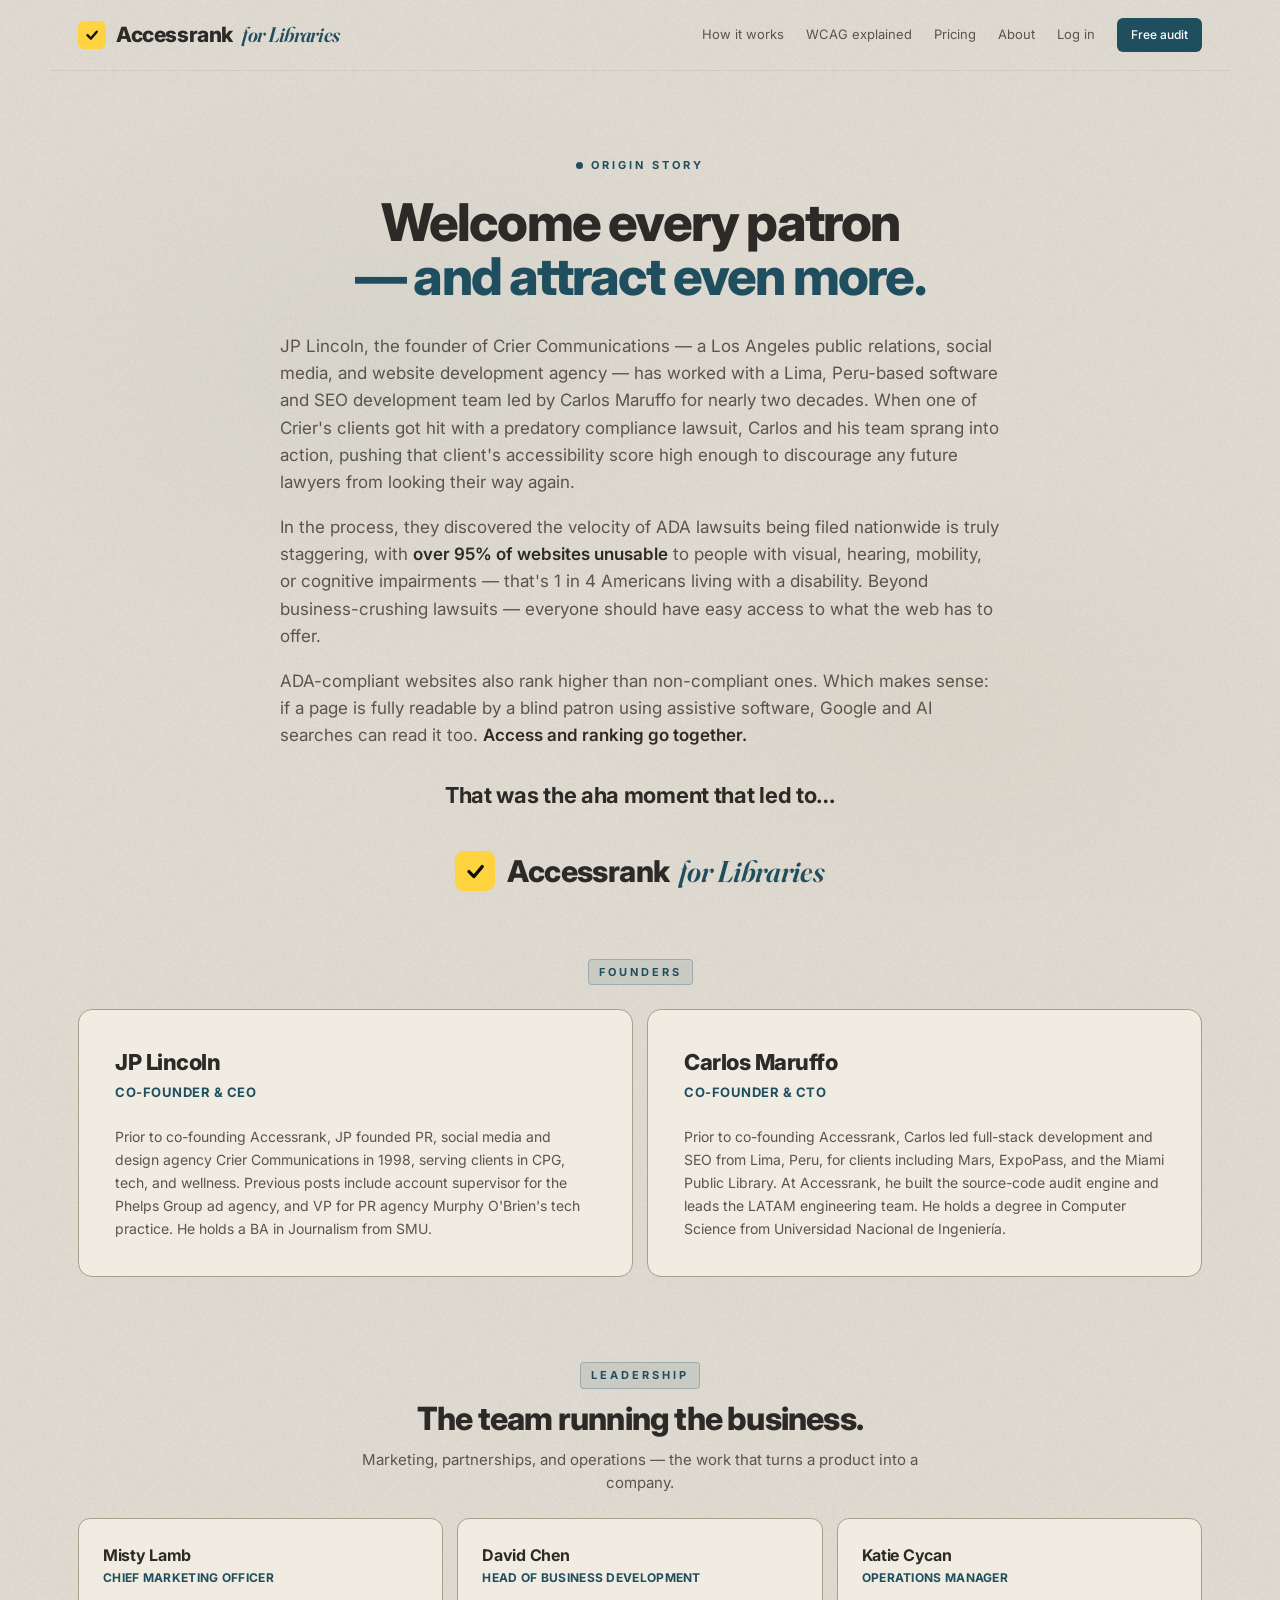
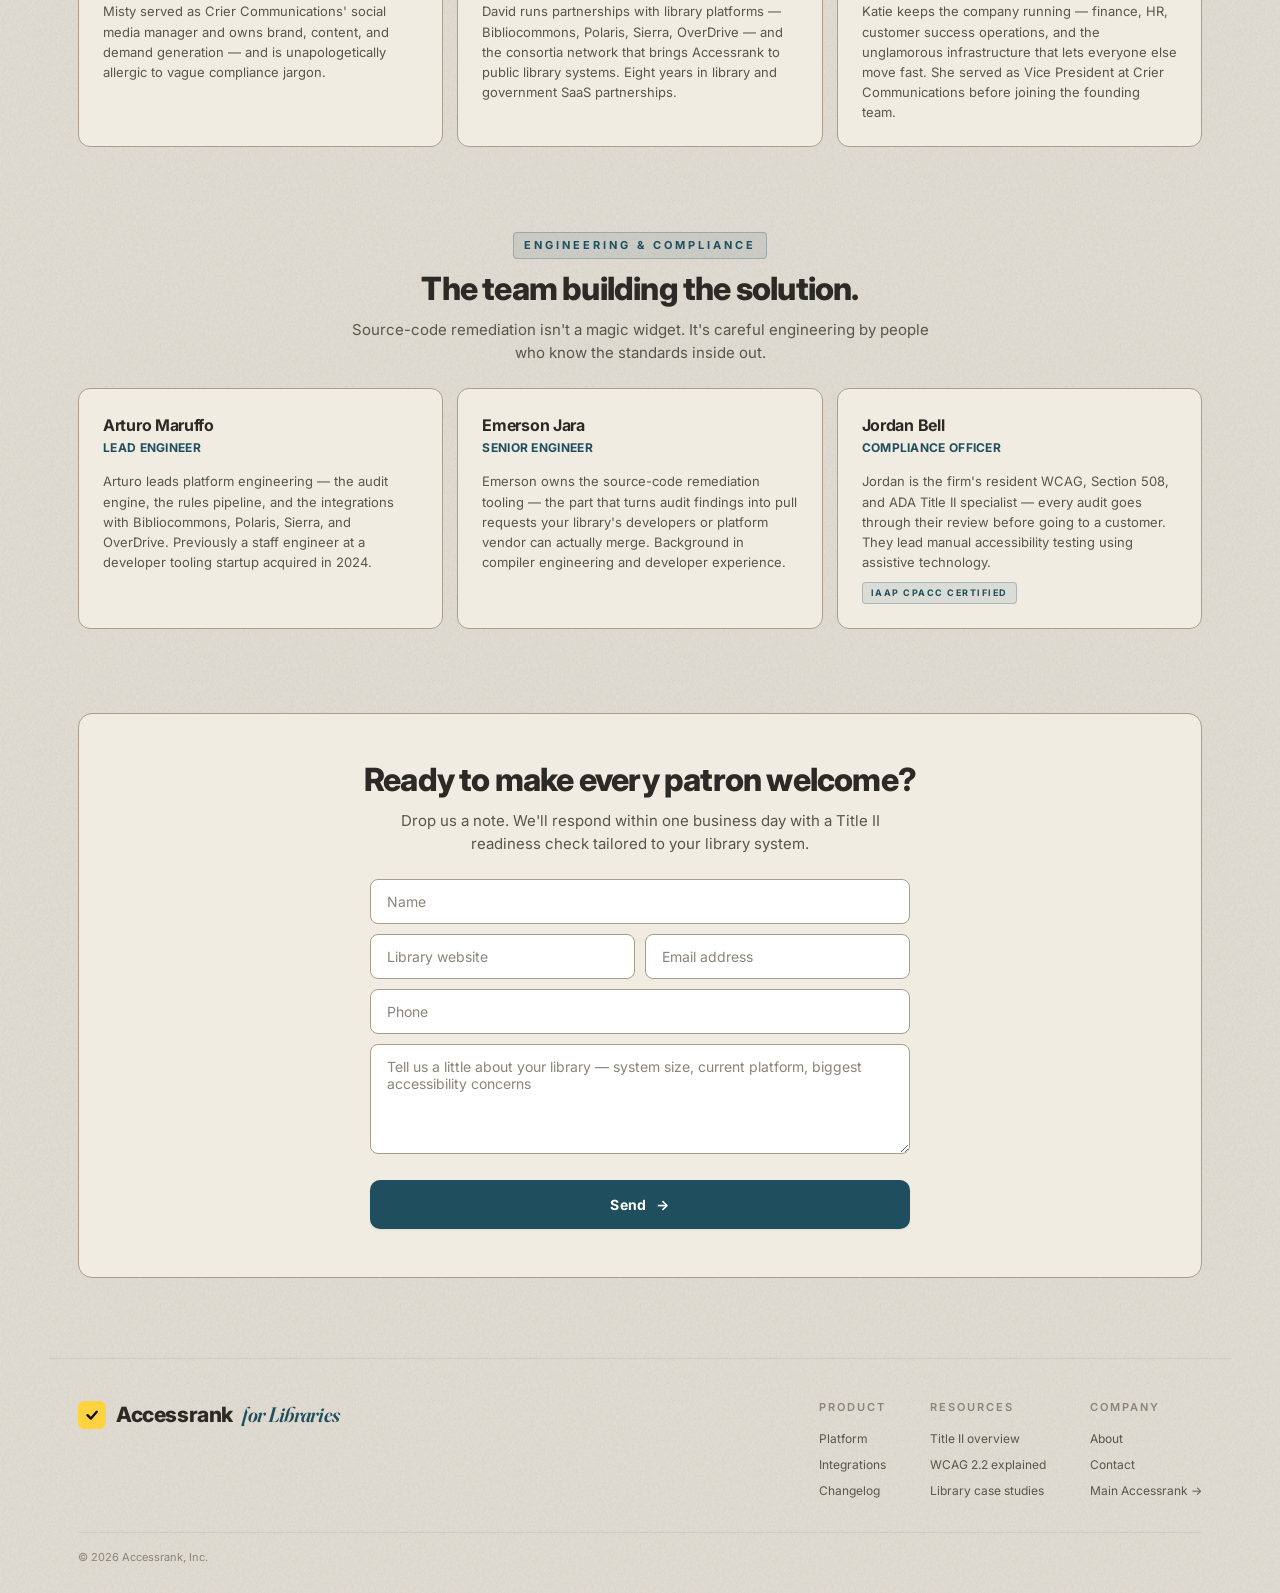
==== commit e3dfa455: "Add files via upload" ====
--- a/about.html
+++ b/about.html
@@ -3,29 +3,27 @@
 <head>
   <meta charset="UTF-8" />
   <meta name="viewport" content="width=device-width, initial-scale=1.0" />
-  <title>About — Accessrank</title>
-  <meta name="description" content="The team behind Accessrank — accessibility, SEO, and source-code remediation for DTC ecommerce." />
+  <title>About — Accessrank for Libraries</title>
+  <meta name="description" content="The team behind Accessrank for Libraries — accessibility, Title II compliance, and source-code remediation built for public libraries." />
 
   <!-- Fonts -->
   <link rel="preconnect" href="https://fonts.googleapis.com" />
   <link rel="preconnect" href="https://fonts.gstatic.com" crossorigin />
-  <link href="https://fonts.googleapis.com/css2?family=Inter:wght@400;500;600;700;800&family=JetBrains+Mono:wght@500;600&display=swap" rel="stylesheet" />
-
-  <!-- Reuse the parent site's CSS so brand stays consistent -->
+  <link href="https://fonts.googleapis.com/css2?family=Inter:wght@400;500;600;700;800&family=Fraunces:ital,wght@1,500;1,600&display=swap" rel="stylesheet" />
+
+  <!-- Reuse the libraries site's CSS for navbar, footer, logo, body cloth texture -->
   <link rel="stylesheet" href="styles.css" />
 
   <style>
     /* ==================================================================
-       ABOUT-PAGE-SPECIFIC STYLES
-       Layered on top of styles.css. Reuses tokens (--brand, --surface,
-       --hairline, etc.) and matches the parent site's spacing system
-       (1180px max-width, 28px page padding, 14px grid gaps).
+       ABOUT-PAGE-SPECIFIC STYLES — LIBRARIES VARIANT
+       Light taupe theme. Layered on top of the libraries styles.css.
        ================================================================== */
 
     .about-hero {
       max-width: 1180px;
       margin: 0 auto;
-      padding: 80px 28px 56px;
+      padding: 80px 28px 36px;
       text-align: center;
     }
     .about-hero .eyebrow {
@@ -34,27 +32,30 @@
       gap: 8px;
       font-size: 11px;
       letter-spacing: 3px;
-      color: var(--brand);
-      font-weight: 600;
+      color: var(--teal);
+      font-weight: 700;
       margin-bottom: 22px;
+      text-transform: uppercase;
     }
     .about-hero .eyebrow .dot {
       width: 7px; height: 7px;
       border-radius: 50%;
-      background: var(--brand);
+      background: var(--teal);
     }
     .about-hero h1 {
-      font-size: 56px;
+      font-size: 52px;
       line-height: 1.05;
       letter-spacing: -1.8px;
       font-weight: 800;
-      margin: 0 0 22px;
+      margin: 0 auto 28px;
       color: var(--text);
-    }
-    .about-hero h1 .accent { color: var(--brand); }
+      max-width: 880px;
+      text-align: center;
+    }
+    .about-hero h1 .accent { color: var(--teal); }
     .about-hero .lead {
-      font-size: 18px;
-      line-height: 1.55;
+      font-size: 17px;
+      line-height: 1.6;
       color: var(--text-soft);
       max-width: 720px;
       margin: 0 auto 18px;
@@ -70,9 +71,43 @@
       margin-top: 28px;
       text-align: center;
     }
-    .about-hero .lead-emphasis .accent { color: var(--brand); }
-
-    /* === Section eyebrows === */
+    .about-hero .lead-emphasis .accent {
+      font-family: 'Fraunces', serif;
+      font-style: italic;
+      font-weight: 600;
+      color: var(--teal);
+    }
+
+    /* Centered logo finale — closes the origin story.
+       Lives on its own line below "...led to…", scaled larger than nav for impact. */
+    .about-hero .logo-finale {
+      display: flex;
+      align-items: center;
+      justify-content: center;
+      gap: 12px;
+      font-weight: 800;
+      font-size: 30px;
+      letter-spacing: -0.6px;
+      color: var(--text);
+      margin: 28px auto 0;
+      padding-top: 8px;
+    }
+    .about-hero .logo-finale .logo-mark {
+      width: 40px; height: 40px;
+      border-radius: 9px;
+      flex-shrink: 0;
+    }
+    .about-hero .logo-finale .logo-suffix {
+      margin-left: -2px;
+    }
+
+    /* Mobile: pull the finale slightly tighter so it doesn't dominate */
+    @media (max-width: 600px) {
+      .about-hero .logo-finale { font-size: 24px; gap: 10px; }
+      .about-hero .logo-finale .logo-mark { width: 34px; height: 34px; }
+    }
+
+    /* === Section heads === */
     .about-section {
       max-width: 1180px;
       margin: 0 auto;
@@ -86,20 +121,20 @@
       display: inline-block;
       font-size: 11px;
       letter-spacing: 3px;
-      color: var(--brand);
-      font-weight: 600;
-      margin-bottom: 14px;
+      color: var(--teal);
+      font-weight: 700;
       padding: 4px 10px;
-      background: var(--brand-soft);
-      border: 1px solid var(--brand-border);
+      background: var(--teal-soft);
+      border: 1px solid var(--teal-border);
       border-radius: 4px;
+      text-transform: uppercase;
     }
     .about-section h2 {
-      font-size: 36px;
+      font-size: 32px;
       font-weight: 800;
       letter-spacing: -0.8px;
       color: var(--text);
-      margin: 0 0 12px;
+      margin: 12px 0 12px;
     }
     .about-section .section-sub {
       font-size: 15px;
@@ -109,7 +144,6 @@
       line-height: 1.55;
     }
 
-    /* === FOUNDERS — two large cards side by side === */
     /* === FOUNDERS — two cards side by side === */
     .founders-grid {
       display: grid;
@@ -120,7 +154,7 @@
       background: var(--surface);
       border-radius: 14px;
       padding: 36px;
-      border: 1px solid var(--hairline);
+      border: 1px solid var(--text-fainter);
     }
     .founder-head {
       margin-bottom: 22px;
@@ -134,9 +168,10 @@
     }
     .founder-title {
       font-size: 13px;
-      color: var(--brand);
-      font-weight: 600;
+      color: var(--teal);
+      font-weight: 700;
       letter-spacing: 0.5px;
+      text-transform: uppercase;
     }
     .founder-bio {
       font-size: 14px;
@@ -156,7 +191,7 @@
       background: var(--surface);
       border-radius: 12px;
       padding: 24px;
-      border: 1px solid var(--hairline);
+      border: 1px solid var(--text-fainter);
     }
     .team-head {
       margin-bottom: 14px;
@@ -170,9 +205,10 @@
     }
     .team-title {
       font-size: 12px;
-      color: var(--brand);
-      font-weight: 600;
+      color: var(--teal);
+      font-weight: 700;
       letter-spacing: 0.3px;
+      text-transform: uppercase;
     }
     .team-bio {
       font-size: 13px;
@@ -184,16 +220,17 @@
       display: inline-block;
       font-size: 9px;
       letter-spacing: 1.5px;
-      color: var(--brand);
+      color: var(--teal);
       font-weight: 700;
-      background: var(--brand-soft);
-      border: 1px solid var(--brand-border);
+      background: var(--teal-soft);
+      border: 1px solid var(--teal-border);
       padding: 3px 8px;
       border-radius: 4px;
       margin-top: 10px;
-    }
-
-    /* === Closing CTA === */
+      text-transform: uppercase;
+    }
+
+    /* === Contact form / closing band === */
     .about-cta-band {
       max-width: 1180px;
       margin: 0 auto;
@@ -204,7 +241,7 @@
       background: var(--surface);
       border-radius: 14px;
       padding: 48px 28px;
-      border: 1px solid var(--hairline);
+      border: 1px solid var(--text-fainter);
     }
     .about-cta-card h2 {
       font-size: 32px;
@@ -213,7 +250,9 @@
       color: var(--text);
       margin: 0 0 12px;
     }
-    .about-cta-card h2 .accent { color: var(--brand); }
+    .about-cta-card h2 .accent {
+      color: inherit;
+    }
     .about-cta-card p {
       font-size: 15px;
       color: var(--text-soft);
@@ -221,45 +260,14 @@
       margin: 0 auto 24px;
       line-height: 1.55;
     }
-    .about-cta-row {
-      display: flex;
-      gap: 10px;
-      justify-content: center;
-    }
-    .about-cta-primary {
-      background: var(--brand);
-      color: var(--bg);
-      padding: 13px 22px;
-      border-radius: 8px;
-      font-weight: 600;
-      font-size: 13px;
-      border: none;
-      cursor: pointer;
-      font-family: inherit;
-    }
-    .about-cta-secondary {
-      background: transparent;
-      color: var(--text);
-      padding: 13px 22px;
-      border-radius: 8px;
-      font-weight: 500;
-      font-size: 13px;
-      border: 1px solid rgba(255,255,255,0.4);
-      font-family: inherit;
-      cursor: pointer;
-      text-decoration: none;
-      display: inline-block;
-    }
-
-    /* === CONTACT FORM === */
+
+    /* === CONTACT FORM — light theme variant === */
     .contact-form {
       max-width: 540px;
       margin: 0 auto;
       text-align: left;
     }
-    .form-row {
-      margin-bottom: 10px;
-    }
+    .form-row { margin-bottom: 10px; }
     .form-row-split {
       display: grid;
       grid-template-columns: 1fr 1fr;
@@ -272,30 +280,30 @@
     .contact-form textarea {
       width: 100%;
       box-sizing: border-box;
-      background: #000000;
-      border: 1px solid rgba(255, 255, 255, 0.16);
-      color: var(--brand);
+      background: #FFFFFF;
+      border: 1px solid var(--text-fainter);
+      color: var(--text);
       padding: 13px 16px;
       border-radius: 8px;
       font-size: 14px;
       font-weight: 500;
       font-family: inherit;
-      transition: border-color 0.18s ease, background 0.18s ease;
+      transition: border-color 0.18s ease, box-shadow 0.18s ease;
     }
     .contact-form input::placeholder,
     .contact-form textarea::placeholder {
-      color: rgba(255, 210, 63, 0.45);
+      color: var(--text-faint);
       font-weight: 400;
     }
     .contact-form input:hover,
     .contact-form textarea:hover {
-      border-color: rgba(255, 255, 255, 0.28);
+      border-color: var(--text-faint);
     }
     .contact-form input:focus,
     .contact-form textarea:focus {
       outline: none;
-      border-color: var(--brand);
-      background: #000000;
+      border-color: var(--teal);
+      box-shadow: 0 0 0 3px rgba(31, 78, 95, 0.12);
     }
     .contact-form textarea {
       resize: vertical;
@@ -309,8 +317,8 @@
     }
     .form-submit {
       width: 100%;
-      background: var(--brand);
-      color: var(--bg);
+      background: var(--teal);
+      color: #FFFFFF;
       padding: 16px 28px;
       border-radius: 10px;
       font-weight: 700;
@@ -324,15 +332,15 @@
       justify-content: center;
       gap: 10px;
       transition: transform 0.15s ease, box-shadow 0.18s ease, background 0.15s ease;
-      box-shadow: 0 1px 2px rgba(0, 0, 0, 0.4);
+      box-shadow: 0 1px 2px rgba(0, 0, 0, 0.08);
     }
     .form-submit-arrow {
       display: inline-block;
       transition: transform 0.18s ease;
     }
     .form-submit:hover {
-      background: #FFDC5C;
-      box-shadow: 0 6px 16px rgba(255, 210, 63, 0.25);
+      background: #2a6478;
+      box-shadow: 0 6px 16px rgba(31, 78, 95, 0.25);
     }
     .form-submit:hover .form-submit-arrow {
       transform: translateX(3px);
@@ -341,7 +349,7 @@
       transform: translateY(1px);
     }
 
-    /* Visually-hidden labels for screen readers (placeholders are not labels) */
+    /* Visually-hidden labels for screen readers */
     .sr-only {
       position: absolute;
       width: 1px; height: 1px;
@@ -352,11 +360,10 @@
 
     /* === Responsive === */
     @media (max-width: 900px) {
-      .about-hero { padding: 56px 20px 36px; }
-      .about-hero h1 { font-size: 38px; letter-spacing: -1.4px; }
+      .about-hero { padding: 56px 20px 24px; }
       .about-hero .lead { font-size: 16px; }
+      .founders-grid { grid-template-columns: 1fr; }
       .team-grid { grid-template-columns: 1fr; }
-      .founders-grid { grid-template-columns: 1fr; }
       .founder-card { padding: 28px; }
       .about-section { padding: 28px 20px 36px; }
       .about-cta-band { padding: 28px 20px 56px; }
@@ -367,57 +374,51 @@
 <body>
 
   <!-- ============================================================== -->
-  <!-- NAVIGATION (mirrors the main site)                             -->
-  <!-- ============================================================== -->
-  <nav class="nav">
+  <!-- NAV (mirrors the libraries site)                                -->
+  <!-- ============================================================== -->
+  <nav class="nav" aria-label="Primary">
     <a href="index.html" class="logo">
       <span class="logo-mark" aria-hidden="true">
-        <span class="layer layer-red" aria-hidden="true"></span>
-        <span class="layer layer-green" aria-hidden="true"></span>
-        <span class="layer layer-yellow" aria-hidden="true"></span>
-        <span class="icon icon-yellow" aria-hidden="true">
+        <span class="layer layer-red"></span>
+        <span class="layer layer-green"></span>
+        <span class="layer layer-yellow"></span>
+        <span class="icon icon-yellow">
           <svg viewBox="0 0 14 14"><path d="M3 7 L6 10 L11 4" fill="none" stroke="#0E0E10" stroke-width="2" stroke-linecap="round" stroke-linejoin="round"/></svg>
         </span>
-        <span class="icon icon-red" aria-hidden="true">
+        <span class="icon icon-red">
           <svg viewBox="0 0 14 14"><path d="M5.4 3 L8.6 3 L7.8 9 L6.2 9 Z" fill="#FFFFFF"/><circle cx="7" cy="11.4" r="1.6" fill="#FFFFFF"/></svg>
         </span>
-        <span class="icon icon-green" aria-hidden="true">
+        <span class="icon icon-green">
           <svg viewBox="0 0 14 14"><path d="M3 7 L6 10 L11 4" fill="none" stroke="#0E0E10" stroke-width="2" stroke-linecap="round" stroke-linejoin="round"/></svg>
         </span>
-        <span class="swipe swipe-1" aria-hidden="true"></span>
-        <span class="swipe swipe-2" aria-hidden="true"></span>
-        <span class="swipe swipe-3" aria-hidden="true"></span>
+        <span class="swipe swipe-1"></span>
+        <span class="swipe swipe-2"></span>
+        <span class="swipe swipe-3"></span>
       </span>
-      Accessrank
+      Accessrank <span class="logo-suffix">for Libraries</span>
     </a>
     <div class="nav-right">
-      <a href="index.html#product">Product</a>
+      <a href="index.html#how-it-works">How it works</a>
       <a href="index.html#wcag">WCAG explained</a>
       <a href="index.html#pricing">Pricing</a>
       <a href="about.html" aria-current="page">About</a>
       <a href="#">Log in</a>
       <a href="index.html#audit-card" class="cta-nav">Free audit</a>
     </div>
-    <button class="hamburger" id="hamburger" aria-label="Open menu" aria-expanded="false">
+    <button class="hamburger" aria-label="Toggle menu" aria-expanded="false">
       <span class="ham-line"></span>
       <span class="ham-line"></span>
       <span class="ham-line"></span>
     </button>
-    <div class="mobile-menu" id="mobile-menu" aria-hidden="true">
-      <a href="index.html#product">Product</a>
-      <a href="index.html#wcag">WCAG explained</a>
-      <a href="index.html#pricing">Pricing</a>
-      <a href="about.html">About</a>
-      <a href="#">Log in</a>
-      <a href="index.html">Home</a>
-    </div>
   </nav>
+
 
   <!-- ============================================================== -->
   <!-- HERO / ORIGIN STORY                                             -->
   <!-- ============================================================== -->
   <section class="about-hero">
     <div class="eyebrow"><span class="dot"></span>ORIGIN STORY</div>
+    <h1>Welcome every patron<br><span class="accent">— and attract even more.</span></h1>
     <p class="lead">
       JP Lincoln, the founder of Crier Communications — a Los Angeles public relations, social media, and website development agency — has worked with a Lima, Peru-based software and SEO development team led by Carlos Maruffo for nearly two decades. When one of Crier's clients got hit with a predatory compliance lawsuit, Carlos and his team sprang into action, pushing that client's accessibility score high enough to discourage any future lawyers from looking their way again.
     </p>
@@ -428,8 +429,28 @@
       ADA-compliant websites also rank higher than non-compliant ones. Which makes sense: if a page is fully readable by a blind patron using assistive software, Google and AI searches can read it too. <strong>Access and ranking go together.</strong>
     </p>
     <p class="lead lead-emphasis">
-      That was the aha moment that led to <span class="accent">Accessrank.</span>
+      That was the aha moment that led to&hellip;
     </p>
+    <div class="logo logo-finale" aria-label="Accessrank for Libraries">
+      <span class="logo-mark" aria-hidden="true">
+        <span class="layer layer-red"></span>
+        <span class="layer layer-green"></span>
+        <span class="layer layer-yellow"></span>
+        <span class="icon icon-yellow">
+          <svg viewBox="0 0 14 14"><path d="M3 7 L6 10 L11 4" fill="none" stroke="#0E0E10" stroke-width="2" stroke-linecap="round" stroke-linejoin="round"/></svg>
+        </span>
+        <span class="icon icon-red">
+          <svg viewBox="0 0 14 14"><path d="M5.4 3 L8.6 3 L7.8 9 L6.2 9 Z" fill="#FFFFFF"/><circle cx="7" cy="11.4" r="1.6" fill="#FFFFFF"/></svg>
+        </span>
+        <span class="icon icon-green">
+          <svg viewBox="0 0 14 14"><path d="M3 7 L6 10 L11 4" fill="none" stroke="#0E0E10" stroke-width="2" stroke-linecap="round" stroke-linejoin="round"/></svg>
+        </span>
+        <span class="swipe swipe-1"></span>
+        <span class="swipe swipe-2"></span>
+        <span class="swipe swipe-3"></span>
+      </span>
+      Accessrank <span class="logo-suffix">for Libraries</span>
+    </div>
   </section>
 
   <!-- ============================================================== -->
@@ -444,10 +465,8 @@
 
       <article class="founder-card">
         <div class="founder-head">
-          <div>
-            <h3 class="founder-name">JP Lincoln</h3>
-            <div class="founder-title">CO-FOUNDER &amp; CEO</div>
-          </div>
+          <h3 class="founder-name">JP Lincoln</h3>
+          <div class="founder-title">CO-FOUNDER &amp; CEO</div>
         </div>
         <p class="founder-bio">
           Prior to co-founding Accessrank, JP founded PR, social media and design agency Crier Communications in 1998, serving clients in CPG, tech, and wellness. Previous posts include account supervisor for the Phelps Group ad agency, and VP for PR agency Murphy O'Brien's tech practice. He holds a BA in Journalism from SMU.
@@ -456,10 +475,8 @@
 
       <article class="founder-card">
         <div class="founder-head">
-          <div>
-            <h3 class="founder-name">Carlos Maruffo</h3>
-            <div class="founder-title">CO-FOUNDER &amp; CTO</div>
-          </div>
+          <h3 class="founder-name">Carlos Maruffo</h3>
+          <div class="founder-title">CO-FOUNDER &amp; CTO</div>
         </div>
         <p class="founder-bio">
           Prior to co-founding Accessrank, Carlos led full-stack development and SEO from Lima, Peru, for clients including Mars, ExpoPass, and the Miami Public Library. At Accessrank, he built the source-code audit engine and leads the LATAM engineering team. He holds a degree in Computer Science from Universidad Nacional de Ingeniería.
@@ -469,9 +486,8 @@
     </div>
   </section>
 
-
-  <!-- ============================================================== -->
-  <!-- LEADERSHIP TEAM                                                 -->
+  <!-- ============================================================== -->
+  <!-- LEADERSHIP                                                      -->
   <!-- ============================================================== -->
   <section class="about-section">
     <div class="about-section-head">
@@ -484,10 +500,8 @@
 
       <article class="team-card">
         <div class="team-head">
-          <div>
-            <h4 class="team-name">Misty Lamb</h4>
-            <div class="team-title">CHIEF MARKETING OFFICER</div>
-          </div>
+          <h4 class="team-name">Misty Lamb</h4>
+          <div class="team-title">CHIEF MARKETING OFFICER</div>
         </div>
         <p class="team-bio">
           Misty served as Crier Communications' social media manager and owns brand, content, and demand generation — and is unapologetically allergic to vague compliance jargon.
@@ -496,22 +510,18 @@
 
       <article class="team-card">
         <div class="team-head">
-          <div>
-            <h4 class="team-name">David Chen</h4>
-            <div class="team-title">HEAD OF BUSINESS DEVELOPMENT</div>
-          </div>
+          <h4 class="team-name">David Chen</h4>
+          <div class="team-title">HEAD OF BUSINESS DEVELOPMENT</div>
         </div>
         <p class="team-bio">
-          David runs partnerships with Shopify, BigCommerce, and the agency network that brings Accessrank to mid-market brands. Eight years in ecommerce SaaS partnerships before joining the founding team.
+          David runs partnerships with library platforms — Bibliocommons, Polaris, Sierra, OverDrive — and the consortia network that brings Accessrank to public library systems. Eight years in library and government SaaS partnerships.
         </p>
       </article>
 
       <article class="team-card">
         <div class="team-head">
-          <div>
-            <h4 class="team-name">Katie Cycan</h4>
-            <div class="team-title">OPERATIONS MANAGER</div>
-          </div>
+          <h4 class="team-name">Katie Cycan</h4>
+          <div class="team-title">OPERATIONS MANAGER</div>
         </div>
         <p class="team-bio">
           Katie keeps the company running — finance, HR, customer success operations, and the unglamorous infrastructure that lets everyone else move fast. She served as Vice President at Crier Communications before joining the founding team.
@@ -535,37 +545,31 @@
 
       <article class="team-card">
         <div class="team-head">
-          <div>
-            <h4 class="team-name">Arturo Maruffo</h4>
-            <div class="team-title">LEAD ENGINEER</div>
-          </div>
+          <h4 class="team-name">Arturo Maruffo</h4>
+          <div class="team-title">LEAD ENGINEER</div>
         </div>
         <p class="team-bio">
-          Arturo leads platform engineering — the audit engine, the rules pipeline, and the integrations with Shopify, BigCommerce, and WooCommerce. Previously a staff engineer at a developer tooling startup acquired in 2024.
+          Arturo leads platform engineering — the audit engine, the rules pipeline, and the integrations with Bibliocommons, Polaris, Sierra, and OverDrive. Previously a staff engineer at a developer tooling startup acquired in 2024.
         </p>
       </article>
 
       <article class="team-card">
         <div class="team-head">
-          <div>
-            <h4 class="team-name">Emerson Jara</h4>
-            <div class="team-title">SENIOR ENGINEER</div>
-          </div>
+          <h4 class="team-name">Emerson Jara</h4>
+          <div class="team-title">SENIOR ENGINEER</div>
         </div>
         <p class="team-bio">
-          Emerson owns the source-code remediation tooling — the part that turns audit findings into pull requests your developers can actually merge. Background in compiler engineering and developer experience.
+          Emerson owns the source-code remediation tooling — the part that turns audit findings into pull requests your library's developers or platform vendor can actually merge. Background in compiler engineering and developer experience.
         </p>
       </article>
 
       <article class="team-card">
         <div class="team-head">
-          <div>
-            <h4 class="team-name">Jordan Bell</h4>
-            <div class="team-title">COMPLIANCE OFFICER</div>
-          </div>
+          <h4 class="team-name">Jordan Bell</h4>
+          <div class="team-title">COMPLIANCE OFFICER</div>
         </div>
         <p class="team-bio">
-          Jordan is the firm's resident WCAG and ADA specialist — every audit goes through their review before going to a customer. They lead manual accessibility testing using assistive technology.
+          Jordan is the firm's resident WCAG, Section 508, and ADA Title II specialist — every audit goes through their review before going to a customer. They lead manual accessibility testing using assistive technology.
         </p>
         <span class="team-cert">IAAP CPACC CERTIFIED</span>
       </article>
@@ -578,8 +582,8 @@
   <!-- ============================================================== -->
   <section class="about-cta-band">
     <div class="about-cta-card">
-      <h2>Want higher ranks and <span class="accent">fewer lawyers?</span></h2>
-      <p>Tell us about your store and what you're up against. We'll come back within one business day with a free audit and a plan for getting you to WCAG 2.2 AA — without breaking your site or your budget.</p>
+      <h2>Ready to <span class="accent">make every patron welcome?</span></h2>
+      <p>Drop us a note. We'll respond within one business day with a Title II readiness check tailored to your library system.</p>
 
       <form class="contact-form" id="contact-form" novalidate>
         <div class="form-row">
@@ -588,8 +592,8 @@
         </div>
         <div class="form-row form-row-split">
           <div class="form-col">
-            <label for="contact-website" class="sr-only">Website</label>
-            <input type="url" id="contact-website" name="website" placeholder="Website" />
+            <label for="contact-website" class="sr-only">Library website</label>
+            <input type="url" id="contact-website" name="website" placeholder="Library website" />
           </div>
           <div class="form-col">
             <label for="contact-email" class="sr-only">Email address</label>
@@ -601,8 +605,8 @@
           <input type="tel" id="contact-phone" name="phone" placeholder="Phone" />
         </div>
         <div class="form-row">
-          <label for="contact-message" class="sr-only">Tell us a little about your project needs</label>
-          <textarea id="contact-message" name="message" rows="4" placeholder="Tell us a little about your project needs" required></textarea>
+          <label for="contact-message" class="sr-only">Tell us a little about your library</label>
+          <textarea id="contact-message" name="message" rows="4" placeholder="Tell us a little about your library — system size, current platform, biggest accessibility concerns" required></textarea>
         </div>
         <div class="form-row form-actions">
           <button type="submit" class="form-submit">
@@ -614,43 +618,50 @@
     </div>
   </section>
 
-  <!-- ============================================================== -->
-  <!-- FOOTER                                                           -->
+
+  <!-- ============================================================== -->
+  <!-- FOOTER (mirrors libraries site)                                 -->
   <!-- ============================================================== -->
   <footer class="footer">
     <div class="footer-top">
-      <div class="logo">
+      <a href="index.html" class="logo">
         <span class="logo-mark" aria-hidden="true">
-          <span class="layer layer-red" aria-hidden="true"></span>
-          <span class="layer layer-green" aria-hidden="true"></span>
-          <span class="layer layer-yellow" aria-hidden="true"></span>
-          <span class="icon icon-yellow" aria-hidden="true">
+          <span class="layer layer-red"></span>
+          <span class="layer layer-green"></span>
+          <span class="layer layer-yellow"></span>
+          <span class="icon icon-yellow">
             <svg viewBox="0 0 14 14"><path d="M3 7 L6 10 L11 4" fill="none" stroke="#0E0E10" stroke-width="2" stroke-linecap="round" stroke-linejoin="round"/></svg>
           </span>
-          <span class="icon icon-red" aria-hidden="true">
+          <span class="icon icon-red">
             <svg viewBox="0 0 14 14"><path d="M5.4 3 L8.6 3 L7.8 9 L6.2 9 Z" fill="#FFFFFF"/><circle cx="7" cy="11.4" r="1.6" fill="#FFFFFF"/></svg>
           </span>
-          <span class="icon icon-green" aria-hidden="true">
+          <span class="icon icon-green">
             <svg viewBox="0 0 14 14"><path d="M3 7 L6 10 L11 4" fill="none" stroke="#0E0E10" stroke-width="2" stroke-linecap="round" stroke-linejoin="round"/></svg>
           </span>
-          <span class="swipe swipe-1" aria-hidden="true"></span>
-          <span class="swipe swipe-2" aria-hidden="true"></span>
-          <span class="swipe swipe-3" aria-hidden="true"></span>
+          <span class="swipe swipe-1"></span>
+          <span class="swipe swipe-2"></span>
+          <span class="swipe swipe-3"></span>
         </span>
-        Accessrank
-      </div>
+        Accessrank <span class="logo-suffix">for Libraries</span>
+      </a>
       <div class="footer-cols">
         <div class="footer-col">
           <h4>PRODUCT</h4>
-          <a href="index.html#product">Platform</a><a href="index.html">Integrations</a><a href="index.html">Changelog</a>
+          <a>Platform</a>
+          <a>Integrations</a>
+          <a>Changelog</a>
+        </div>
+        <div class="footer-col">
+          <h4>RESOURCES</h4>
+          <a>Title II overview</a>
+          <a>WCAG 2.2 explained</a>
+          <a>Library case studies</a>
         </div>
         <div class="footer-col">
           <h4>COMPANY</h4>
-          <a href="about.html">About</a><a href="#">Customers</a><a href="#">Careers</a>
-        </div>
-        <div class="footer-col">
-          <h4>RESOURCES</h4>
-          <a href="index.html#wcag">WCAG 2.2 explained</a><a href="index.html">EAA &amp; ADA guide</a><a href="index.html">Blog</a>
+          <a href="about.html">About</a>
+          <a>Contact</a>
+          <a>Main Accessrank →</a>
         </div>
       </div>
     </div>
@@ -659,34 +670,16 @@
     </div>
   </footer>
 
-  <!-- ============================================================== -->
-  <!-- MOBILE-MENU + CONTACT FORM SCRIPT                              -->
+
+  <!-- ============================================================== -->
+  <!-- CONTACT FORM HANDLER                                            -->
   <!-- ============================================================== -->
   <script>
-    /* Mobile menu toggle */
-    (function () {
-      const hamburger = document.getElementById('hamburger');
-      const menu = document.getElementById('mobile-menu');
-      if (!hamburger || !menu) return;
-      hamburger.addEventListener('click', function () {
-        const isOpen = menu.getAttribute('aria-hidden') === 'false';
-        menu.setAttribute('aria-hidden', isOpen ? 'true' : 'false');
-        hamburger.setAttribute('aria-expanded', isOpen ? 'false' : 'true');
-        menu.style.display = isOpen ? 'none' : 'flex';
-      });
-    })();
-
-    /* Contact form — replace this handler with a real backend call.
-       Right now it prevents the default submission, validates required
-       fields, and replaces the form with a thank-you message. */
     (function () {
       const form = document.getElementById('contact-form');
       if (!form) return;
-
       form.addEventListener('submit', function (e) {
         e.preventDefault();
-
-        // Collect values for the eventual backend submission
         const data = {
           name:    form.name.value.trim(),
           website: form.website.value.trim(),
@@ -694,22 +687,17 @@
           phone:   form.phone.value.trim(),
           message: form.message.value.trim()
         };
-
-        // Basic required-field check
         if (!data.name || !data.email || !data.message) {
           alert('Please fill in your name, email, and a brief message.');
           return;
         }
-
         // TODO: replace with your real submission endpoint
         // fetch('/api/contact', { method: 'POST', body: JSON.stringify(data), ... })
-
-        // Replace the form with a thank-you state
         form.innerHTML =
           '<div style="text-align:center; padding:32px 0;">' +
-            '<div style="font-size:36px; margin-bottom:14px;">✓</div>' +
-            '<h3 style="font-size:20px; font-weight:700; color:#FFFFFF; margin:0 0 8px;">Thanks — we\'ll be in touch.</h3>' +
-            '<p style="font-size:14px; color:#D4D0C5; margin:0;">We typically respond within one business day.</p>' +
+            '<div style="font-size:36px; margin-bottom:14px; color:#1F4E5F;">✓</div>' +
+            '<h3 style="font-size:20px; font-weight:700; color:#2C2A26; margin:0 0 8px;">Thanks — we\'ll be in touch.</h3>' +
+            '<p style="font-size:14px; color:#5A554B; margin:0;">We typically respond within one business day.</p>' +
           '</div>';
       });
     })();
--- a/styles.css
+++ b/styles.css
@@ -1,157 +1,134 @@
 /* ==================================================================
-   ACCESSRANK — STYLES
+   ACCESSRANK FOR LIBRARIES — STYLES
    ==================================================================
+   Sister site of Accessrank. Built for public libraries.
+   Palette: LIBRARY STONE (cool grey-taupe + deep teal accent)
+
    Sections (Cmd/Ctrl+F to jump):
-     1. DESIGN TOKENS  — colors, type, spacing variables
+     1. DESIGN TOKENS  — colors, type, spacing
      2. RESET / BASE
      3. NAV + MOBILE MENU
      4. HERO
      5. AUDIT CARD (live audit widget)
-     6. MARQUEE (scrolling platform list)
-     7. RISK STRIP ("The stakes")
+     6. MARQUEE (scrolling library platform list)
+     7. STAKES STRIP ("Why this matters")
      8. WCAG 2.2 EXPLAINER
      9. OVERLAY WARNING
     10. FEATURES ("How it works")
     11. STATS STRIP
-    12. TESTIMONIAL
-    13. PRICING
+    12. TESTIMONIAL (head librarian)
+    13. PRICING (tiered by collection size)
     14. FOOTER
     15. RESPONSIVE
     16. SCROLL-TRIGGERED FADE-IN
+    17. LOGO MARK ANIMATION (3-state diagonal sweep)
    ================================================================== */
 
 
-/* ==================================================================
+/* ──────────────────────────────────────────────────────────────────
    1. DESIGN TOKENS
-   Edit these to retheme the whole site. Anywhere a color appears in a
-   rule below, it ideally pulls from one of these. To swap the brand
-   color from yellow to (say) cyan, change --brand once here.
-   ================================================================== */
+   ────────────────────────────────────────────────────────────────── */
 :root {
   /* Brand colors */
-  --brand:           #FFD23F;   /* Primary yellow — CTAs, accents */
-  --brand-soft:      rgba(255, 210, 63, 0.12);
-  --brand-border:    rgba(255, 210, 63, 0.30);
-  --warning:         #FF6B47;   /* Coral red — WCAG percentage callouts */
-  --warning-soft:    #FF8B6E;
-  --stakes-accent:   #3B82F6;   /* Brand blue — Stakes section + accents */
-
-  /* Neutrals */
-  --bg:              #0E0E10;   /* Page background */
-  --surface:         #1A1A1D;   /* Cards, inputs */
-  --text:            #FFFFFF;   /* Primary text on dark bg */
-  --text-soft:       #D4D0C5;   /* Body copy */
-  --text-muted:      #B5B0A4;   /* Secondary copy */
-  --text-faint:      #9A9590;   /* Meta/labels */
-  --text-fainter:    #6B6760;   /* Placeholder/disabled */
-  --hairline:        rgba(240, 237, 229, 0.14);
-  --hairline-strong: rgba(240, 237, 229, 0.18);
-
-  /* Type scale */
+  --brand:           #FFD23F;   /* Brand yellow — logo, CTAs, accents (shared with main Accessrank) */
+  --brand-soft:      rgba(255, 210, 63, 0.18);
+  --brand-border:    rgba(255, 210, 63, 0.45);
+
+  /* Library Stone neutrals (the major change vs. main Accessrank) */
+  --bg:              #E5E0D6;   /* Page background — cool grey-taupe, like Carnegie library walls */
+  --surface:         #F1ECE2;   /* Cards, audit widget — slightly lighter than bg */
+  --surface-2:      #DCD6C9;    /* Subtle wells/strips */
+
+  /* Civic/institutional accent */
+  --teal:            #1F4E5F;   /* Deep teal — stakes accent, primary CTA, headline accents */
+  --teal-soft:       rgba(31, 78, 95, 0.10);
+  --teal-border:     rgba(31, 78, 95, 0.25);
+
+  /* Text on light surface */
+  --text:            #2C2A26;   /* Primary text */
+  --text-soft:       #5A554B;   /* Body copy */
+  --text-faint:      #8B8478;   /* Meta / captions */
+  --text-fainter:    #A89E8B;   /* Borders, dividers */
+
+  /* Semantic */
+  --warning-red:     #B5443A;   /* Earthy red, less neon than main site — for the warning icon only */
+
+  /* Hairlines on light bg need to be darker, not brighter */
+  --hairline:        rgba(44, 42, 38, 0.08);
+  --hairline-strong: rgba(44, 42, 38, 0.14);
+
+  /* Typography scales */
   --h1-size:         48px;
-  --h2-size:         36px;
+  --h2-size:         34px;
   --body-size:       16px;
-  --caption-size:    11px;
-
-  /* Animation */
+
+  /* Easing */
   --ease-out:        cubic-bezier(0.23, 1, 0.32, 1);
 }
 
 
-/* ==================================================================
+/* ──────────────────────────────────────────────────────────────────
    2. RESET / BASE
-   ================================================================== */
+   ────────────────────────────────────────────────────────────────── */
 * { box-sizing: border-box; }
 
-html { scroll-behavior: smooth; }
-
-body {
-  font-family: 'Inter', system-ui, -apple-system, sans-serif;
-  background: var(--bg);
+html, body {
+  margin: 0;
+  padding: 0;
+  background-color: var(--bg);
+  /* Cloth-bound book texture — Option D: anisotropic SVG turbulence
+     simulates directional bookcloth (Buckram) thread structure, plus
+     two faint age-mottling washes. Pure CSS / inline SVG — no image
+     files, no extra HTTP requests. */
+  background-image:
+    url("data:image/svg+xml;utf8,<svg xmlns='http://www.w3.org/2000/svg' width='240' height='240'><filter id='w'><feTurbulence type='fractalNoise' baseFrequency='2.5 0.4' numOctaves='3' stitchTiles='stitch'/><feColorMatrix values='0 0 0 0 0.17  0 0 0 0 0.16  0 0 0 0 0.15  0 0 0 0.13 0'/></filter><rect width='100%25' height='100%25' filter='url(%23w)'/></svg>"),
+    radial-gradient(ellipse 700px 500px at 30% 40%,
+      rgba(31, 78, 95, 0.04) 0%, transparent 60%),
+    radial-gradient(ellipse 600px 400px at 75% 80%,
+      rgba(120, 80, 50, 0.04) 0%, transparent 60%);
+  background-attachment: scroll, fixed, fixed;
   color: var(--text-soft);
-  margin: 0;
-  border-radius: 12px;
-  overflow-x: hidden;
-  position: relative;
-  isolation: isolate;
-}
-
-/* ──────────────────────────────────────────────────────────────────
-   ANIMATED GRADIENT BACKGROUND LAYERS
-   Six radial-gradient blobs across upper + lower halves of the
-   viewport, drifting on two independent slow cycles. Includes a
-   dark red accent that ties to the warning red elsewhere on site.
-   Honors prefers-reduced-motion.
-   ────────────────────────────────────────────────────────────────── */
-body::before,
-body::after {
-  content: '';
-  position: fixed;
-  inset: -10%;
-  pointer-events: none;
-  z-index: -1;
-}
-
-body::before {
-  background:
-    radial-gradient(800px circle at 30% 30%,
-      rgba(28, 50, 100, 0.55) 0%,
-      rgba(28, 50, 100, 0) 55%),
-    radial-gradient(700px circle at 70% 65%,
-      rgba(110, 30, 35, 0.50) 0%,
-      rgba(110, 30, 35, 0) 60%),
-    radial-gradient(600px circle at 75% 25%,
-      rgba(20, 70, 90, 0.40) 0%,
-      rgba(20, 70, 90, 0) 60%);
-  animation: blob-drift-1 18s ease-in-out infinite alternate;
-}
-
-body::after {
-  background:
-    radial-gradient(750px circle at 45% 80%,
-      rgba(90, 28, 35, 0.42) 0%,
-      rgba(90, 28, 35, 0) 60%),
-    radial-gradient(700px circle at 85% 90%,
-      rgba(60, 22, 70, 0.45) 0%,
-      rgba(60, 22, 70, 0) 60%),
-    radial-gradient(600px circle at 20% 55%,
-      rgba(40, 50, 90, 0.40) 0%,
-      rgba(40, 50, 90, 0) 60%);
-  animation: blob-drift-2 22s ease-in-out infinite alternate;
-}
-
-@keyframes blob-drift-1 {
-  0%   { transform: translate(-15%, -10%) scale(1);    }
-  50%  { transform: translate(20%, 12%)   scale(1.15); }
-  100% { transform: translate(-8%, 18%)   scale(0.95); }
-}
-
-@keyframes blob-drift-2 {
-  0%   { transform: translate(15%, 10%)   scale(1);    }
-  33%  { transform: translate(-22%, -8%)  scale(1.12); }
-  66%  { transform: translate(18%, 15%)   scale(0.95); }
-  100% { transform: translate(-12%, -15%) scale(1.08); }
-}
-
-@media (prefers-reduced-motion: reduce) {
-  body::before,
-  body::after { animation: none; }
-}
-
-a { text-decoration: none; }
-button { font-family: inherit; cursor: pointer; border: none; background: transparent; }
-button:focus-visible { outline: 2px solid var(--brand); outline-offset: 2px; border-radius: 4px; }
-
-
-/* ==================================================================
+  font-family: 'Inter', system-ui, -apple-system, BlinkMacSystemFont, sans-serif;
+  -webkit-font-smoothing: antialiased;
+  -moz-osx-font-smoothing: grayscale;
+  line-height: 1.5;
+}
+
+a { text-decoration: none; color: inherit; }
+
+button {
+  font-family: inherit;
+  cursor: pointer;
+  border: none;
+  background: transparent;
+}
+
+input { font-family: inherit; }
+
+img { max-width: 100%; display: block; }
+
+.container { max-width: 1180px; margin: 0 auto; }
+
+/* Visually hidden — for skip links and screen-reader-only labels */
+.sr-only {
+  position: absolute;
+  width: 1px; height: 1px;
+  padding: 0; margin: -1px;
+  overflow: hidden;
+  clip: rect(0, 0, 0, 0);
+  border: 0;
+}
+
+
+/* ──────────────────────────────────────────────────────────────────
    3. NAV + MOBILE MENU
-   ================================================================== */
+   ────────────────────────────────────────────────────────────────── */
 .nav {
   display: flex;
   align-items: center;
   justify-content: space-between;
   padding: 18px 28px;
-  border-bottom: 1px solid var(--hairline-strong);
+  border-bottom: 1px solid var(--hairline);
   max-width: 1180px;
   margin: 0 auto;
 }
@@ -159,185 +136,26 @@
 .logo {
   display: flex;
   align-items: center;
-  gap: 8px;
+  gap: 10px;
   font-weight: 800;
-  font-size: 19px;
-  letter-spacing: -0.5px;
-  color: var(--text);
-}
-
-/* ==================================================================
-   LOGO MARK ANIMATION
-   ──────────────────────────────────────────────────────────────────
-   Sequence (plays once on load over 5s):
-     1. YELLOW + black ✓  (resting state)
-     2. Sweep ↗ BL→TR     paints  RED + white !
-     3. Sweep ↙ TR→BL     paints  GREEN + black ✓
-     4. Green check pulses (grows to 1.42×, springs back)
-     5. Sweep ↗ BL→TR     paints  YELLOW + black ✓ (rests here)
-   ────────────────────────────────────────────────────────────────── */
-.logo-mark {
-  width: 24px;
-  height: 24px;
-  border-radius: 6px;
-  display: inline-flex;
-  align-items: center;
-  justify-content: center;
-  position: relative;
-  overflow: hidden;
-  background: var(--brand);                  /* base layer: yellow */
-  flex-shrink: 0;
-}
-
-/* === Color overlay layers ===
-   Three full-cover layers, each parked off a different corner.
-   They slide in along the matching diagonal during their turn. */
-.logo-mark .layer {
-  position: absolute;
-  inset: 0;
-  pointer-events: none;
-  z-index: 1;
-}
-.logo-mark .layer-red {
-  background: #E0432B;
-  transform: translate(-110%, 110%);         /* parked off bottom-left */
-  animation: logoWipeRed 5s ease-in-out 1 forwards;
-}
-.logo-mark .layer-green {
-  background: #4ADE80;
-  transform: translate(110%, -110%);         /* parked off top-right */
-  animation: logoWipeGreen 5s ease-in-out 1 forwards;
-}
-.logo-mark .layer-yellow {
-  background: var(--brand);
-  transform: translate(-110%, 110%);         /* parked off bottom-left */
-  animation: logoWipeYellowReturn 5s ease-in-out 1 forwards;
-}
-
-/* === Icon layers ===
-   Three stacked icons (yellow ✓, red !, green ✓). Each one fades in
-   when its color state is on screen. The green ✓ also scales up
-   and springs back (the "stamp" pulse). */
-.logo-mark .icon {
-  position: absolute;
-  inset: 0;
-  display: flex;
-  align-items: center;
-  justify-content: center;
-  z-index: 2;
-  pointer-events: none;
-}
-.logo-mark .icon svg {
-  width: 58%;
-  height: 58%;
-  display: block;
-}
-.logo-mark .icon-yellow { animation: logoIconYellow 5s ease-in-out 1 forwards; }
-.logo-mark .icon-red    { opacity: 0; animation: logoIconRed   5s ease-in-out 1 forwards; }
-.logo-mark .icon-green  { opacity: 0; animation: logoIconGreen 5s ease-in-out 1 forwards; transform-origin: 50% 50%; }
-
-/* === Luminous diagonal swipe bars ===
-   Three sweep elements, each oriented to match its sweep's direction.
-   They fade in just before each color change. */
-.logo-mark .swipe {
-  position: absolute;
-  top: -50%; left: -150%;
-  width: 200%; height: 200%;
-  pointer-events: none;
-  z-index: 4;
-  filter: blur(0.5px);
-  opacity: 0;
-}
-.logo-mark .swipe-1,
-.logo-mark .swipe-3 {
-  background: linear-gradient(45deg,  transparent 45%, rgba(255,255,255,0.85) 50%, transparent 55%);
-}
-.logo-mark .swipe-2 {
-  background: linear-gradient(-45deg, transparent 45%, rgba(255,255,255,0.85) 50%, transparent 55%);
-}
-.logo-mark .swipe-1 { animation: logoSwipe1 5s ease-in-out 1 forwards; }
-.logo-mark .swipe-2 { animation: logoSwipe2 5s ease-in-out 1 forwards; }
-.logo-mark .swipe-3 { animation: logoSwipe3 5s ease-in-out 1 forwards; }
-
-/* ────────────────────────────────────────────────────────────────── */
-/* COLOR OVERLAY KEYFRAMES                                            */
-/* ────────────────────────────────────────────────────────────────── */
-
-/* Red: enters from BL (sweep 1 direction), exits to TR */
-@keyframes logoWipeRed {
-  0%, 13%   { transform: translate(-110%, 110%); }
-  22%, 40%  { transform: translate(0, 0); }
-  48%, 100% { transform: translate(110%, -110%); }
-}
-
-/* Green: enters from TR (sweep 2 direction), exits to BL */
-@keyframes logoWipeGreen {
-  0%, 38%   { transform: translate(110%, -110%); }
-  47%, 70%  { transform: translate(0, 0); }
-  77%, 100% { transform: translate(-110%, 110%); }
-}
-
-/* Yellow return: enters from BL (sweep 3 direction) and stays */
-@keyframes logoWipeYellowReturn {
-  0%, 68%   { transform: translate(-110%, 110%); }
-  77%, 100% { transform: translate(0, 0); }
-}
-
-/* ────────────────────────────────────────────────────────────────── */
-/* ICON KEYFRAMES                                                     */
-/* ────────────────────────────────────────────────────────────────── */
-
-/* Yellow ✓ shows at start AND end (because base + return are both yellow) */
-@keyframes logoIconYellow {
-  0%, 18%   { opacity: 1; }
-  22%, 72%  { opacity: 0; }
-  82%, 100% { opacity: 1; }
-}
-
-/* Red ! shows during the red on-screen window only */
-@keyframes logoIconRed {
-  0%, 18%   { opacity: 0; }
-  25%, 38%  { opacity: 1; }
-  44%, 100% { opacity: 0; }
-}
-
-/* Green ✓ — appears, holds, GROWS to 1.42×, springs back, fades out */
-@keyframes logoIconGreen {
-  0%, 43%   { opacity: 0; transform: scale(1); }
-  50%       { opacity: 1; transform: scale(1); }      /* arrive at normal */
-  56%       { opacity: 1; transform: scale(1); }      /* breath beat */
-  63%       { opacity: 1; transform: scale(1.42); }   /* GROW */
-  68%       { opacity: 1; transform: scale(0.96); }   /* slight overshoot inward */
-  72%       { opacity: 1; transform: scale(1); }      /* settle */
-  78%, 100% { opacity: 0; transform: scale(1); }      /* fade out as yellow returns */
-}
-
-/* ────────────────────────────────────────────────────────────────── */
-/* SWIPE BAR KEYFRAMES                                                */
-/* ────────────────────────────────────────────────────────────────── */
-
-/* Sweep 1: bottom-left → top-right (precedes red) */
-@keyframes logoSwipe1 {
-  0%, 11%   { transform: translate(-50%, 50%);  opacity: 0; }
-  13%       { transform: translate(-50%, 50%);  opacity: 1; }
-  21%       { transform: translate(50%, -50%);  opacity: 1; }
-  23%, 100% { opacity: 0; }
-}
-
-/* Sweep 2: top-right → bottom-left (precedes green) */
-@keyframes logoSwipe2 {
-  0%, 38%   { transform: translate(50%, -50%);  opacity: 0; }
-  40%       { transform: translate(50%, -50%);  opacity: 1; }
-  46%       { transform: translate(-50%, 50%);  opacity: 1; }
-  48%, 100% { opacity: 0; }
-}
-
-/* Sweep 3: bottom-left → top-right (precedes yellow return) */
-@keyframes logoSwipe3 {
-  0%, 68%   { transform: translate(-50%, 50%);  opacity: 0; }
-  70%       { transform: translate(-50%, 50%);  opacity: 1; }
-  76%       { transform: translate(50%, -50%);  opacity: 1; }
-  78%, 100% { opacity: 0; }
+  font-size: 21px;
+  letter-spacing: -0.4px;
+  color: var(--text);
+}
+
+/* "for Libraries" sub-brand qualifier in the lockup.
+   Fraunces italic in deep teal — gives the library variant its own
+   editorial voice while the parent "Accessrank" stays in Inter 800.
+   The 2px left margin is intentionally tight; italic letterforms
+   lean left and create their own visual breathing room. */
+.logo-suffix {
+  font-family: 'Fraunces', Georgia, 'Times New Roman', serif;
+  font-weight: 600;
+  font-style: italic;
+  color: var(--teal);
+  letter-spacing: -0.3px;
+  margin-left: -1px;
+  font-variation-settings: "opsz" 144;
 }
 
 .nav-right {
@@ -347,93 +165,50 @@
   font-size: 13px;
 }
 
-.nav-right a:not(.cta-nav) {
-  color: var(--text-soft);
-  transition: color 0.15s;
-}
-
+.nav-right a:not(.cta-nav) { color: var(--text-soft); }
 .nav-right a:not(.cta-nav):hover { color: var(--text); }
 
 .cta-nav {
-  background: var(--brand);
-  color: var(--bg);
+  background: var(--teal);
+  color: #FFFFFF;
   padding: 8px 14px;
   border-radius: 6px;
   font-weight: 500;
   font-size: 12px;
   transition: opacity 0.15s ease;
 }
-
-.cta-nav:hover { opacity: 0.85; }
-
-/* Hamburger — hidden by default, shown in mobile breakpoint */
+.cta-nav:hover { opacity: 0.9; }
+
+/* Hamburger — hidden on desktop, shown on mobile */
 .hamburger {
   display: none;
+  width: 36px; height: 36px;
   flex-direction: column;
+  justify-content: center;
+  align-items: center;
   gap: 4px;
-  padding: 8px;
-}
-
+  background: transparent;
+  border: 1px solid var(--hairline-strong);
+  border-radius: 8px;
+}
 .ham-line {
-  width: 22px;
-  height: 2px;
+  width: 16px; height: 2px;
   background: var(--text);
-  border-radius: 2px;
-  transition: transform 0.2s, opacity 0.2s;
-}
-
-.hamburger[aria-expanded="true"] .ham-line:nth-child(1) {
-  transform: translateY(6px) rotate(45deg);
-}
+  transition: transform 0.25s var(--ease-out), opacity 0.25s var(--ease-out);
+}
+.hamburger[aria-expanded="true"] .ham-line:nth-child(1) { transform: translateY(6px) rotate(45deg); }
 .hamburger[aria-expanded="true"] .ham-line:nth-child(2) { opacity: 0; }
-.hamburger[aria-expanded="true"] .ham-line:nth-child(3) {
-  transform: translateY(-6px) rotate(-45deg);
-}
-
-.mobile-menu {
-  display: none;
-  flex-direction: column;
-  gap: 0;
-  position: absolute;
-  top: 60px;
-  left: 0;
-  right: 0;
-  background: var(--bg);
-  border-bottom: 1px solid var(--hairline-strong);
-  padding: 16px 28px;
-  z-index: 100;
-}
-
-.mobile-menu.open { display: flex; }
-
-.mobile-menu a {
-  color: var(--text-soft);
-  padding: 14px 0;
-  border-bottom: 1px solid var(--hairline);
-  font-size: 15px;
-}
-
-.mobile-menu a:last-child { border-bottom: none; }
-
-.mobile-menu .cta-mobile {
-  background: var(--brand);
-  color: var(--bg);
-  margin-top: 12px;
-  padding: 14px !important;
-  text-align: center;
-  border-radius: 8px;
-  font-weight: 600;
-}
-
-
-/* ==================================================================
+.hamburger[aria-expanded="true"] .ham-line:nth-child(3) { transform: translateY(-6px) rotate(-45deg); }
+
+
+/* ──────────────────────────────────────────────────────────────────
    4. HERO
-   ================================================================== */
+   ────────────────────────────────────────────────────────────────── */
 .hero {
   display: grid;
-  grid-template-columns: 0.75fr 1fr;
-  gap: 18px;
-  padding: 56px 28px 36px;
+  grid-template-columns: 1.05fr 1fr;
+  gap: 40px;
+  padding: 64px 28px 56px;
   align-items: center;
   max-width: 1180px;
   margin: 0 auto;
@@ -443,73 +218,62 @@
   display: inline-flex;
   align-items: center;
   gap: 8px;
-  font-size: var(--caption-size);
+  font-size: 11px;
   letter-spacing: 3px;
-  color: var(--brand);
-  font-weight: 500;
+  color: var(--teal);
+  font-weight: 600;
   margin-bottom: 22px;
 }
 
 .pulse-dot {
-  width: 7px;
-  height: 7px;
+  width: 7px; height: 7px;
   border-radius: 50%;
-  background: var(--brand);
+  background: var(--teal);
   animation: pulse 2s ease-in-out infinite;
 }
-
-@keyframes pulse {
-  0%, 100% { opacity: 1; }
-  50%      { opacity: 0.3; }
-}
+@keyframes pulse { 0%, 100% { opacity: 1; } 50% { opacity: 0.35; } }
 
 .hero h1 {
   font-size: var(--h1-size);
   line-height: 1.02;
-  letter-spacing: -2px;
+  letter-spacing: -1.8px;
   font-weight: 800;
   margin: 0 0 22px;
   color: var(--text);
 }
 
-.hero h1 .accent { color: var(--brand); }
+.hero h1 .accent { color: var(--teal); }
 
 .sub {
   font-size: var(--body-size);
   line-height: 1.55;
   color: var(--text-soft);
-  max-width: 440px;
+  max-width: 460px;
   margin: 0 0 22px;
 }
 
-.sub .highlight {
-  color: var(--text);
-  font-weight: 500;
-}
-
-/* Pill-shaped link to WCAG section */
-.wcag-link {
+.sub .highlight { color: var(--text); font-weight: 600; }
+
+.section-link {
   display: inline-flex;
   align-items: center;
   gap: 6px;
   padding: 8px 14px;
-  background: var(--brand-soft);
-  color: #FFFFFF;
-  border: 1px solid var(--brand-border);
+  background: var(--teal-soft);
+  color: var(--teal);
+  border: 1px solid var(--teal-border);
   border-radius: 100px;
   font-size: 12px;
   font-weight: 500;
   margin-bottom: 24px;
-  transition: background 0.2s;
-}
-
-.wcag-link:hover { background: rgba(255, 210, 63, 0.18); }
+  transition: background 0.15s ease;
+}
+.section-link:hover { background: rgba(31, 78, 95, 0.16); }
 
 .info-circle {
-  width: 14px;
-  height: 14px;
+  width: 14px; height: 14px;
   border-radius: 50%;
-  border: 1.5px solid var(--brand);
+  border: 1.5px solid currentColor;
   display: inline-flex;
   align-items: center;
   justify-content: center;
@@ -522,45 +286,45 @@
   display: flex;
   gap: 10px;
   align-items: center;
+  margin-top: 16px;
 }
 
 .btn-primary {
-  background: var(--brand);
-  color: var(--bg);
+  background: #FFFFFF;
+  color: var(--teal);
+  padding: 13px 22px;
+  border-radius: 8px;
+  font-weight: 600;
+  font-size: 13px;
+  transition: opacity 0.15s ease;
+}
+.btn-primary:hover { opacity: 0.9; }
+
+.btn-secondary {
+  background: transparent;
+  color: var(--text);
   padding: 13px 22px;
   border-radius: 8px;
   font-weight: 500;
   font-size: 13px;
-  transition: opacity 0.15s ease;
-}
-
-.btn-primary:hover { opacity: 0.85; }
-
-.btn-secondary {
-  background: transparent;
-  color: var(--text);
-  padding: 13px 22px;
-  border-radius: 8px;
-  font-weight: 500;
-  font-size: 13px;
-  border: 1px solid rgba(255, 255, 255, 0.25);
+  border: 1px solid rgba(44, 42, 38, 0.25);
   transition: background 0.15s ease, border-color 0.15s ease;
 }
-
 .btn-secondary:hover {
-  background: rgba(255, 255, 255, 0.06);
-  border-color: rgba(255, 255, 255, 0.4);
-}
-
-
-/* ==================================================================
-   5. AUDIT CARD — live audit widget on the right side of the hero
-   ================================================================== */
+  background: rgba(44, 42, 38, 0.05);
+  border-color: rgba(44, 42, 38, 0.4);
+}
+
+
+/* ──────────────────────────────────────────────────────────────────
+   5. AUDIT CARD (live audit widget)
+   ────────────────────────────────────────────────────────────────── */
 .audit-card {
   background: var(--surface);
   border-radius: 14px;
   padding: 22px;
   border: 1px solid var(--hairline-strong);
+  box-shadow: 0 1px 0 rgba(255,255,255,0.4) inset, 0 12px 28px rgba(44,42,38,0.06);
 }
 
 .audit-head {
@@ -573,8 +337,8 @@
 .audit-title {
   font-size: 11px;
   letter-spacing: 3px;
-  color: var(--brand);
-  font-weight: 500;
+  color: var(--teal);
+  font-weight: 600;
 }
 
 .audit-meta {
@@ -591,31 +355,26 @@
 .url-input {
   flex: 1;
   background: var(--bg);
-  border: 1px solid rgba(240, 237, 229, 0.15);
+  border: 1px solid var(--hairline-strong);
   color: var(--text);
   padding: 11px 14px;
   border-radius: 8px;
   font-size: 13px;
-  font-family: inherit;
   outline: none;
-  transition: border-color 0.15s;
-}
-
+  transition: border-color 0.15s ease;
+}
 .url-input::placeholder { color: var(--text-fainter); }
-.url-input:focus { border-color: var(--brand); }
+.url-input:focus { border-color: var(--teal); }
 
 .scan-btn {
-  background: var(--brand);
-  color: var(--bg);
+  background: var(--teal);
+  color: #FFFFFF;
   padding: 11px 16px;
   border-radius: 8px;
   font-weight: 500;
   font-size: 13px;
   white-space: nowrap;
-  transition: opacity 0.15s;
-}
-
-.scan-btn:hover { opacity: 0.85; }
+}
 .scan-btn:disabled { opacity: 0.5; cursor: not-allowed; }
 
 .scan-status {
@@ -627,24 +386,18 @@
   align-items: center;
   gap: 6px;
 }
-
-.scan-status.active { color: var(--brand); }
+.scan-status.active { color: var(--teal); }
 
 .scan-spinner {
-  width: 10px;
-  height: 10px;
-  border: 1.5px solid rgba(255, 210, 63, 0.3);
-  border-top-color: var(--brand);
+  width: 10px; height: 10px;
+  border: 1.5px solid rgba(31, 78, 95, 0.3);
+  border-top-color: var(--teal);
   border-radius: 50%;
   animation: spin 0.7s linear infinite;
 }
-
 @keyframes spin { to { transform: rotate(360deg); } }
 
-.audit-rows {
-  display: flex;
-  flex-direction: column;
-}
+.audit-rows { display: flex; flex-direction: column; }
 
 .audit-row {
   display: flex;
@@ -657,19 +410,14 @@
   transform: translateY(6px);
   transition: opacity 0.4s var(--ease-out), transform 0.4s var(--ease-out);
 }
-
-.audit-row.visible {
-  opacity: 1;
-  transform: translateY(0);
-}
-
+.audit-row.visible { opacity: 1; transform: translateY(0); }
 .audit-row:last-child { border-bottom: none; }
 
 .check-circle {
-  width: 22px;
-  height: 22px;
+  width: 22px; height: 22px;
   border-radius: 50%;
-  background: var(--brand);
+  background: var(--teal);
+  color: #FFFFFF;
   display: inline-flex;
   align-items: center;
   justify-content: center;
@@ -677,7 +425,7 @@
 }
 
 .row-label { color: var(--text); flex: 1; }
-.row-meta  { color: var(--brand); font-size: 12px; font-weight: 500; }
+.row-meta  { color: var(--teal); font-size: 12px; font-weight: 600; }
 
 .empty-state {
   padding: 24px 12px;
@@ -689,67 +437,55 @@
 .report-cta {
   margin-top: 16px;
   padding: 14px;
-  background: transparent;              /* transparent by default */
-  color: var(--text);
-  border: 1px solid var(--text);
+  background: var(--text);
+  color: var(--surface);
   border-radius: 10px;
   text-align: center;
   font-weight: 500;
   font-size: 14px;
   width: 100%;
-  font-family: inherit;
-  transition: background 0.18s ease, color 0.18s ease, border-color 0.18s ease;
-}
-
-.report-cta:hover,
-.report-cta:focus-visible {
-  background: var(--brand);             /* yellow on hover/focus */
-  color: var(--bg);
-  border-color: var(--brand);
-}
-
-.report-cta:hover .report-cta-sub,
-.report-cta:focus-visible .report-cta-sub {
-  color: rgba(14, 14, 16, 0.7);
-}
-
+  transition: background 0.18s ease, color 0.18s ease;
+}
+.report-cta:hover, .report-cta:focus-visible {
+  background: var(--brand);
+  color: var(--text);
+}
 .report-cta-sub {
   display: block;
   font-size: 11px;
-  color: rgba(255, 255, 255, 0.7);
+  color: rgba(241, 236, 226, 0.7);
   margin-top: 3px;
   font-weight: 400;
 }
-
-/* Animated check-mark draw */
+.report-cta:hover .report-cta-sub,
+.report-cta:focus-visible .report-cta-sub {
+  color: rgba(44, 42, 38, 0.7);
+}
+
 .check-anim {
   stroke-dasharray: 16;
   stroke-dashoffset: 16;
-  animation: drawCheck 0.6s var(--ease-out) forwards;
-}
-
-@keyframes drawCheck {
-  0%       { stroke-dashoffset: 16; }
-  60%, 100% { stroke-dashoffset: 0; }
-}
-
-
-/* ==================================================================
-   6. MARQUEE — infinite scrolling platform list
-   ================================================================== */
+  animation: draw 0.6s var(--ease-out) forwards;
+}
+@keyframes draw { 0% { stroke-dashoffset: 16; } 60%, 100% { stroke-dashoffset: 0; } }
+
+
+/* ──────────────────────────────────────────────────────────────────
+   6. MARQUEE
+   Library platforms (Bibliocommons, Polaris, Sierra, OverDrive, Libby).
+   Quieter than the ecommerce site's blue gradient — uses the deep teal.
+   ────────────────────────────────────────────────────────────────── */
 .marquee {
-  background: linear-gradient(90deg, #3B82F6 0%, #1E3A8A 100%);
-  color: #FFFFFF;
+  background: var(--teal);
+  color: var(--brand);
   padding: 10px 0;
   overflow: hidden;
-  border-top: 1px solid rgba(255, 255, 255, 0.08);
-  border-bottom: 1px solid rgba(255, 255, 255, 0.08);
 }
 
 .marquee-track {
   display: flex;
   gap: 56px;
-  animation: marquee-scroll 28s linear infinite;
+  animation: marquee 32s linear infinite;
   white-space: nowrap;
   width: max-content;
 }
@@ -764,65 +500,213 @@
 }
 
 .marquee-track .sep {
-  color: rgba(255, 255, 255, 0.45);
-  opacity: 0.4;
-  font-size: 12px;
-}
-
-@keyframes marquee-scroll {
+  color: rgba(255, 210, 63, 0.50);
+  font-size: 10px;
+}
+
+@keyframes marquee {
   from { transform: translateX(0); }
   to   { transform: translateX(-50%); }
 }
 
 
-/* ==================================================================
-   7. RISK STRIP — "The stakes" with four data cards
-   ================================================================== */
-.risk-strip {
-  padding: 56px 28px;
-  border-bottom: 1px solid rgba(240, 237, 229, 0.06);
-  max-width: 1180px;
+/* ──────────────────────────────────────────────────────────────────
+   7. STAKES STRIP ("Why this matters")
+   Reframed for libraries — federal funding, ADA Title II, not lawsuits.
+   ────────────────────────────────────────────────────────────────── */
+/* DARK PHOTO BAND
+   ────────────────────────────────────────────────────────────────────
+   Wraps hero + marquee + stakes-strip. The library photo runs as the
+   single background image for this whole section, from just below the
+   navbar down through the stat cards.
+
+   Photo treatment notes:
+     - Image is used AS-IS — no CSS overlay, no darken, no blend mode.
+     - The source file (library-bg.jpg) is already pre-edited to be
+       dark/moody enough to support white text on top.
+     - Place the file at the same level as index.html.
+     - background-size: cover keeps the photo filling the section at
+       any viewport width without distortion.
+     - background-attachment: scroll (no parallax) — simpler, faster,
+       avoids iOS rendering issues, and respects users with motion
+       sensitivities.
+*/
+.dark-photo-band {
+  background-color: #1A1411;                /* fallback while image loads */
+  background-image: url('library-bg.jpg');
+  background-size: cover;
+  background-position: center top;
+  background-repeat: no-repeat;
+  background-attachment: scroll;
+}
+
+/* Inside the dark band, .stakes-strip just controls padding + text alignment */
+.stakes-strip {
+  padding: 64px 28px 96px;
+  text-align: center;
+}
+
+/* Inner wrapper centers stakes content at the standard max-width */
+.stakes-strip-inner {
+  max-width: 1080px;
   margin: 0 auto;
 }
 
-.risk-eyebrow {
+
+/* ──────────────────────────────────────────────────────────────────
+   DARK PHOTO BAND — scoped readability overrides
+   ──────────────────────────────────────────────────────────────────
+   The hero, marquee, and stakes-strip all live inside .dark-photo-band.
+   Anything that was tuned for the light taupe page bg needs adjusting
+   to read on the dark photo. Each rule below scopes to .dark-photo-band
+   so it only applies inside the band — the rest of the page stays as-is.
+*/
+
+/* Hero eyebrow — was teal on taupe; now light teal on dark */
+.dark-photo-band .eyebrow {
+  color: #FFFFFF;                          /* white text on dark photo */
+}
+.dark-photo-band .pulse-dot {
+  background: #6FB8CC;                     /* keep teal accent dot */
+}
+
+/* Hero headline — white with brand-yellow accent */
+.dark-photo-band .hero h1 {
+  color: #FFFFFF;
+}
+.dark-photo-band .hero h1 .accent {
+  color: var(--brand);                     /* yellow pops on dark */
+}
+
+/* Hero sub copy — soft cream, easy to read on dark photo */
+.dark-photo-band .hero .sub {
+  color: #E8E2D5;
+}
+.dark-photo-band .hero .sub .highlight {
+  color: #FFFFFF;
+}
+
+/* WCAG link pill — needs more presence on dark bg */
+.dark-photo-band .section-link {
+  background: var(--teal);
+  color: #FFFFFF;
+  border-color: #FFFFFF;
+}
+.dark-photo-band .section-link:hover {
+  background: rgba(31, 78, 95, 0.85);
+}
+
+/* Hero buttons — primary teal stays, secondary needs lighter outline */
+.dark-photo-band .btn-secondary {
+  background: var(--teal);
+  color: #FFFFFF;
+  border-color: #FFFFFF;
+}
+.dark-photo-band .btn-secondary:hover {
+  background: rgba(31, 78, 95, 0.85);
+  border-color: rgba(255, 255, 255, 0.85);
+}
+
+/* Audit card — drop more shadow so it lifts off the photo */
+.dark-photo-band .audit-card {
+  box-shadow:
+    0 1px 0 rgba(255, 255, 255, 0.4) inset,
+    0 20px 50px rgba(0, 0, 0, 0.35);
+}
+
+/* Stakes section — headline white, "everyone" yellow accent */
+.dark-photo-band .stakes-title {
+  color: #FFFFFF;
+}
+.dark-photo-band .stakes-title .accent {
+  color: var(--brand);
+}
+
+/* Stat cards on dark photo — clean light surface, stronger shadow */
+.dark-photo-band .stakes-card {
+  background: rgba(241, 236, 226, 0.97);
+  border: 1px solid rgba(255, 255, 255, 0.18);
+  box-shadow: 0 12px 28px rgba(0, 0, 0, 0.25);
+  text-align: left;
+}
+
+/* The marquee already has its own teal background, no change needed */
+
+/* Section labels — small "WHY THIS MATTERS" / "WCAG 2.2 EXPLAINED" chips.
+   Rendered as inline-block yellow pills with dark text inside, NOT as
+   raw yellow text (which fails contrast on the taupe background).
+   The wrapping div is centered with text-align:center on the parent. */
+.stakes-eyebrow,
+.section-eyebrow {
+  display: inline-block;
   font-size: 11px;
   letter-spacing: 3px;
-  color: var(--brand);
-  font-weight: 500;
-  margin-bottom: 12px;
+  color: #FFFFFF;                    /* white text */
+  background: var(--teal);           /* dark teal chip */
+  font-weight: 700;
+  padding: 4px 10px;
+  border-radius: 4px;
+  margin-bottom: 14px;
+}
+
+/* Stakes eyebrow lives on the dark photo band — flip to yellow chip
+   with dark teal text for a brighter, higher-contrast accent there. */
+.stakes-eyebrow {
+  color: var(--teal);
+  background: var(--brand);
+}
+
+/* Container that centers the chip on its line */
+.stakes-strip,
+.wcag-section,
+.features,
+.testimonial,
+.pricing {
   text-align: center;
 }
 
-.risk-title {
+/* But reset text-align on children that need to be left-aligned */
+.stakes-strip .stakes-grid,
+.wcag-section .wcag-grid,
+.features .feature-grid,
+.testimonial .quote-card,
+.pricing .pricing-grid {
+  text-align: left;
+}
+
+.stakes-title {
   font-size: 38px;
   line-height: 1.1;
   letter-spacing: -1px;
   font-weight: 800;
   margin: 0 auto 36px;
-  color: var(--text);
+  color: #FFFFFF;                          /* light text on dark photo */
   text-align: center;
   max-width: 720px;
-}
-
-.risk-title .red { color: var(--stakes-accent); }
-
-.risk-grid {
+  text-shadow: 0 1px 2px rgba(0, 0, 0, 0.3);  /* a hair of legibility insurance */
+}
+
+.stakes-title .accent { color: var(--brand); }   /* yellow accent pops on the dark photo */
+
+.stakes-grid {
   display: grid;
   grid-template-columns: repeat(4, 1fr);
   gap: 12px;
-  max-width: 920px;
+  max-width: 1080px;
   margin: 0 auto;
 }
 
-.risk-card {
-  padding: 22px;
-  background: var(--surface);
+.stakes-card {
+  padding: 24px;
+  background: rgba(241, 236, 226, 0.96);   /* near-opaque light surface, slight transparency picks up photo warmth */
   border-radius: 12px;
-  border: 1px solid var(--hairline);
-}
-
-.risk-num {
+  border: 1px solid rgba(255, 255, 255, 0.18);
+  backdrop-filter: blur(6px);              /* progressive enhancement — frosts the photo behind */
+  box-shadow: 0 8px 24px rgba(0, 0, 0, 0.18);
+  text-align: left;
+}
+
+.stakes-num {
   font-size: 38px;
   font-weight: 800;
   letter-spacing: -1.5px;
@@ -830,77 +714,57 @@
   line-height: 1;
   margin-bottom: 8px;
 }
-
-.risk-num .small {
-  font-size: 18px;
-  color: var(--text-faint);
-  font-weight: 500;
-}
-
-.risk-label {
+.stakes-num .small { font-size: 18px; color: var(--text-faint); font-weight: 500; }
+
+.stakes-label {
   font-size: 12px;
   color: var(--text-soft);
   line-height: 1.45;
   margin-bottom: 8px;
 }
 
-.risk-source {
+.stakes-source {
   font-size: 10px;
-  color: var(--text-fainter);
+  color: var(--text-faint);
   letter-spacing: 1px;
   text-transform: uppercase;
 }
 
 
-/* ==================================================================
-   8. WCAG 2.2 EXPLAINER — POUR cards + criteria table
-   ================================================================== */
+/* ──────────────────────────────────────────────────────────────────
+   8. WCAG 2.2 EXPLAINER
+   ────────────────────────────────────────────────────────────────── */
 .wcag-section {
-  padding: 64px 28px;
+  padding: 72px 28px 36px;
   max-width: 1180px;
   margin: 0 auto;
-}
-
-.section-eyebrow {
-  font-size: 11px;
-  letter-spacing: 3px;
-  color: var(--brand);
-  font-weight: 500;
-  margin-bottom: 12px;
-  text-align: center;
+  border-top: 1px solid var(--hairline);
 }
 
 h2 {
   font-size: var(--h2-size);
   line-height: 1.1;
-  letter-spacing: -1px;
+  letter-spacing: -0.8px;
   font-weight: 800;
   margin: 0 0 14px;
   color: var(--text);
-}
-
-.section-h2-center { text-align: center; }
+  text-align: center;
+}
 
 .section-sub {
   font-size: 15px;
   color: var(--text-soft);
   text-align: center;
-  max-width: 480px;
-  margin: 0 auto 36px;
+  max-width: 540px;
+  margin: 0 auto 40px;
   line-height: 1.55;
 }
 
 .wcag-grid {
   display: grid;
   grid-template-columns: 1fr 1fr;
-  gap: 40px;
+  gap: 44px;
   align-items: start;
-}
-
-/* Override h2 alignment specifically inside the WCAG section */
-.wcag-section h2.section-h2-center {
-  text-align: center;
-  margin-bottom: 14px;
 }
 
 .wcag-lede {
@@ -909,13 +773,8 @@
   color: var(--text-soft);
   margin: 0 0 24px;
 }
-
-.wcag-lede strong {
-  color: var(--text);
-  font-weight: 600;
-}
-
-/* POUR — 2x2 mini-cards */
+.wcag-lede strong { color: var(--text); font-weight: 600; }
+
 .pour {
   display: grid;
   grid-template-columns: repeat(2, 1fr);
@@ -924,120 +783,97 @@
 }
 
 .pour-item {
+  padding: 14px 16px;
+  background: var(--surface);
+  border-radius: 10px;
+  border: 1px solid var(--hairline);
+}
+
+.pour-letter {
+  font-size: 22px;
+  font-weight: 800;
+  color: var(--teal);
+  letter-spacing: -1px;
+  line-height: 1;
+  margin-bottom: 4px;
+}
+
+.pour-name {
+  font-size: 13px;
+  font-weight: 600;
+  color: var(--text);
+  margin-bottom: 2px;
+}
+
+.pour-desc {
+  font-size: 11px;
+  color: var(--text-faint);
+  line-height: 1.4;
+}
+
+.wcag-meta-row {
+  display: flex;
+  gap: 12px;
+  padding: 14px 16px;
+  background: var(--brand-soft);
+  border: 1px solid var(--brand-border);
+  border-radius: 10px;
+}
+
+.icon-box {
+  width: 28px; height: 28px;
+  background: var(--brand);
+  color: var(--text);
+  border-radius: 6px;
+  display: flex;
+  align-items: center;
+  justify-content: center;
+  font-weight: 800;
+  font-size: 13px;
+  flex-shrink: 0;
+}
+
+.wcag-meta-text { font-size: 12px; color: var(--text); line-height: 1.4; }
+.wcag-meta-text strong { color: var(--text); font-weight: 700; }
+
+.criteria-list { display: flex; flex-direction: column; gap: 8px; }
+
+.criteria-head {
+  font-size: 15px;
+  letter-spacing: 1.5px;
+  text-transform: uppercase;
+  color: var(--teal);
+  font-weight: 700;
+  margin-bottom: 20px;
+}
+
+.criteria-row {
+  display: grid;
+  grid-template-columns: 80px 1fr 70px;
+  gap: 12px;
   padding: 12px 14px;
   background: var(--surface);
   border-radius: 8px;
   border: 1px solid var(--hairline);
-}
-
-.pour-letter {
-  font-size: 22px;
-  font-weight: 800;
-  color: var(--brand);
-  letter-spacing: -1px;
-  line-height: 1;
-  margin-bottom: 4px;
-}
-
-.pour-name {
-  font-size: 13px;
-  font-weight: 500;
-  color: var(--text);
-  margin-bottom: 2px;
-}
-
-.pour-desc {
-  font-size: 11px;
-  color: var(--text-faint);
-  line-height: 1.4;
-}
-
-/* "AA" callout strip */
-.wcag-meta-row {
-  display: flex;
-  gap: 10px;
-  padding: 14px 16px;
-  background: rgba(255, 210, 63, 0.08);
-  border: 1px solid rgba(255, 210, 63, 0.20);
-  border-radius: 10px;
-}
-
-.icon-box {
-  width: 28px;
-  height: 28px;
-  background: var(--brand);
-  color: var(--bg);
-  border-radius: 6px;
-  display: flex;
-  align-items: center;
-  justify-content: center;
-  font-weight: 800;
-  font-size: 13px;
-  flex-shrink: 0;
-}
-
-.wcag-meta-text {
-  font-size: 12px;
-  color: var(--text);
-  line-height: 1.4;
-}
-
-.wcag-meta-text strong { color: var(--brand); }
-
-/* Criteria table on the right */
-.criteria-list {
-  display: flex;
-  flex-direction: column;
-  gap: 8px;
-}
-
-.criteria-head {
-  font-size: 15px;
-  letter-spacing: 1.5px;
-  color: var(--brand);
-  font-weight: 700;
-  margin-bottom: 20px;
-}
-
-.criteria-row {
-  display: grid;
-  grid-template-columns: 80px 1fr 60px;
-  gap: 12px;
-  padding: 12px 14px;
-  background: var(--surface);
-  border-radius: 8px;
-  border: 1px solid rgba(240, 237, 229, 0.06);
   align-items: center;
 }
 
 .criteria-id {
   font-family: 'JetBrains Mono', ui-monospace, monospace;
   font-size: 11px;
-  color: var(--brand);
+  color: var(--teal);
   font-weight: 600;
 }
 
-.criteria-body {
-  font-size: 13px;
-  color: var(--text);
-  line-height: 1.4;
-}
-
-.criteria-body .desc {
-  display: block;
-  font-size: 11px;
-  color: var(--text-faint);
-  margin-top: 2px;
-  font-weight: 400;
-}
+.criteria-body { font-size: 13px; color: var(--text); line-height: 1.4; }
+.criteria-body .desc { display: block; font-size: 11px; color: var(--text-faint); margin-top: 2px; font-weight: 400; }
 
 .criteria-freq {
   font-size: 12px;
-  color: var(--warning);
-  font-weight: 600;
+  color: var(--warning-red);
+  font-weight: 700;
   text-align: right;
 }
-
 .criteria-freq .small {
   font-size: 9px;
   color: var(--text-fainter);
@@ -1048,23 +884,262 @@
 }
 
 
-/* ==================================================================
-   9. OVERLAY WARNING
-   ================================================================== */
+/* ──────────────────────────────────────────────────────────────────
+   8a. SEO / AI SEARCH — discovery services
+   Light variant of the parent site's seo-strip pattern.
+   Cream surface with teal accents instead of dark + yellow.
+   ────────────────────────────────────────────────────────────────── */
+.seo-strip {
+  padding: 36px 28px 40px;
+  max-width: 1180px;
+  margin: 0 auto;
+}
+
+.seo-eyebrow {
+  font-size: 11px;
+  letter-spacing: 3px;
+  color: var(--teal);
+  font-weight: 500;
+  margin-bottom: 12px;
+  text-align: center;
+  text-transform: uppercase;
+}
+
+.seo-title {
+  font-size: 40px;
+  line-height: 1.1;
+  letter-spacing: -1px;
+  font-weight: 800;
+  margin: 0 auto 18px;
+  color: var(--text);
+  text-align: center;
+  max-width: 760px;
+}
+
+.seo-title .accent { color: var(--teal); }
+.seo-title .dark   { color: var(--text); }
+.seo-title .teal   { color: var(--teal); }
+
+.seo-sub {
+  font-size: 16px;
+  line-height: 1.55;
+  color: var(--text-soft);
+  text-align: center;
+  max-width: 720px;
+  margin: 0 auto 40px;
+}
+
+.seo-grid {
+  display: grid;
+  grid-template-columns: repeat(3, 1fr);
+  gap: 14px;
+  max-width: 980px;
+  margin: 0 auto;
+}
+
+.seo-card {
+  padding: 26px 24px;
+  background: var(--surface);
+  border-radius: 12px;
+  border: 1px solid var(--text-fainter);
+  display: flex;
+  flex-direction: column;
+}
+
+.seo-card-icon {
+  width: 32px;
+  height: 32px;
+  border-radius: 8px;
+  background: var(--teal-soft);
+  border: 1px solid rgba(31, 78, 95, 0.18);
+  display: flex;
+  align-items: center;
+  justify-content: center;
+  color: var(--teal);
+  font-size: 14px;
+  font-weight: 700;
+  margin-bottom: 14px;
+}
+
+.seo-card-title {
+  font-size: 17px;
+  font-weight: 700;
+  color: var(--text);
+  margin: 0 0 8px;
+  letter-spacing: -0.3px;
+}
+
+.seo-card-body {
+  font-size: 13.5px;
+  line-height: 1.5;
+  color: var(--text-soft);
+  margin: 0 0 14px;
+  flex: 1;
+}
+
+.seo-card-tier {
+  font-size: 10px;
+  letter-spacing: 1.4px;
+  text-transform: uppercase;
+  color: var(--text-faint);
+  font-weight: 500;
+  padding-top: 12px;
+  border-top: 1px solid var(--text-fainter);
+}
+
+.seo-card-tier .tier-label { color: var(--teal); }
+
+.seo-closer {
+  text-align: center;
+  font-weight: 700;
+  font-size: 36px;
+  letter-spacing: -0.8px;
+  line-height: 1.2;
+  color: var(--text);
+  max-width: 760px;
+  margin: 0 auto;
+}
+
+.seo-closer .dark { color: var(--text); }
+.seo-closer .teal { color: var(--teal); }
+
+@media (max-width: 768px) {
+  .seo-grid { grid-template-columns: 1fr; }
+  .seo-title { font-size: 30px; }
+  .seo-closer { font-size: 26px; }
+  .seo-strip { padding: 32px 20px 56px; }
+}
+
+
+/* ──────────────────────────────────────────────────────────────────
+   8b. COMPLIANCE FRAMEWORKS
+   Three-up reference card: ADA Title II, Section 508, WCAG 2.2.
+   Same column structure as features grid for visual consistency.
+   ────────────────────────────────────────────────────────────────── */
+.frameworks {
+  padding: 36px 28px 72px;
+  max-width: 1180px;
+  margin: 0 auto;
+  text-align: center;
+}
+
+.frameworks-grid {
+  display: grid;
+  grid-template-columns: repeat(3, 1fr);
+  gap: 14px;
+  margin-bottom: 28px;
+  text-align: left;
+}
+
+.framework-card {
+  background: var(--surface);
+  border-radius: 12px;
+  padding: 28px;
+  border: 1px solid var(--hairline);
+  display: flex;
+  flex-direction: column;
+}
+
+/* Section 508 is the middle/featured card — slightly stronger border to anchor it */
+.framework-card-featured {
+  border: 2px solid var(--teal);
+  padding: 27px;                     /* compensate for 1px-thicker border */
+}
+
+.framework-tag {
+  font-size: 9px;
+  letter-spacing: 2px;
+  color: var(--text-faint);
+  font-weight: 700;
+  text-transform: uppercase;
+  margin-bottom: 12px;
+}
+
+.framework-title {
+  font-size: 26px;
+  font-weight: 800;
+  letter-spacing: -0.8px;
+  color: var(--text);
+  margin: 0 0 10px;
+}
+
+.framework-applies {
+  font-size: 13px;
+  color: var(--text-soft);
+  line-height: 1.5;
+  margin: 0 0 14px;
+}
+.framework-applies strong {
+  color: var(--text);
+  font-weight: 600;
+}
+
+.framework-body {
+  font-size: 13px;
+  color: var(--text-soft);
+  line-height: 1.55;
+  margin: 0 0 18px;
+  flex-grow: 1;                      /* pushes the target chip to the bottom */
+}
+
+/* "Target standard" chip at the bottom of each card */
+.framework-target {
+  display: flex;
+  align-items: center;
+  justify-content: space-between;
+  padding: 10px 14px;
+  background: var(--teal-soft);
+  border: 1px solid var(--teal-border);
+  border-radius: 8px;
+}
+.framework-target-label {
+  font-size: 10px;
+  letter-spacing: 1.5px;
+  color: var(--text-faint);
+  font-weight: 600;
+  text-transform: uppercase;
+}
+.framework-target-value {
+  font-size: 13px;
+  color: var(--teal);
+  font-weight: 700;
+  letter-spacing: -0.2px;
+}
+
+.frameworks-footnote {
+  font-size: 13px;
+  color: var(--text-soft);
+  line-height: 1.55;
+  max-width: 580px;
+  margin: 0 auto;
+  padding: 14px 18px;
+  background: var(--brand-soft);
+  border: 1px solid var(--brand-border);
+  border-radius: 8px;
+}
+.frameworks-footnote strong {
+  color: var(--text);
+  font-weight: 700;
+}
+
+
+/* ──────────────────────────────────────────────────────────────────
+   9. OVERLAY WARNING (caution-tape strip — adapted for taupe bg)
+   ────────────────────────────────────────────────────────────────── */
 .overlay-warning {
   padding: 40px 28px;
   background:
     repeating-linear-gradient(
       135deg,
-      #1F1A12 0 24px,
-      #2B2316 24px 48px
+      #D8CFBE 0 24px,
+      #CEC4B0 24px 48px
     );
   border-top: 2px solid var(--brand);
   border-bottom: 2px solid var(--brand);
 }
 
 .overlay-card {
-  max-width: 720px;
+  max-width: 760px;
   margin: 0 auto;
   display: flex;
   gap: 18px;
@@ -1072,9 +1147,8 @@
 }
 
 .overlay-icon {
-  width: 36px;
-  height: 36px;
-  background: #E0432B;
+  width: 36px; height: 36px;
+  background: var(--warning-red);
   color: #FFFFFF;
   border-radius: 8px;
   display: flex;
@@ -1088,29 +1162,29 @@
 .overlay-content h3 {
   font-size: 16px;
   font-weight: 700;
-  color: var(--brand);
+  color: var(--text);
   margin: 0 0 6px;
 }
 
 .overlay-content p {
   font-size: 13px;
-  color: #E8DCC4;
+  color: var(--text-soft);
   line-height: 1.55;
   margin: 0;
 }
 
 .overlay-content p strong {
-  color: #FFFFFF;
+  color: var(--text);
   font-weight: 700;
-  background: rgba(255, 210, 63, 0.15);
+  background: rgba(255, 210, 63, 0.35);
   padding: 1px 5px;
   border-radius: 3px;
 }
 
 
-/* ==================================================================
-   10. FEATURES — "How it works"
-   ================================================================== */
+/* ──────────────────────────────────────────────────────────────────
+   10. FEATURES ("How it works")
+   ────────────────────────────────────────────────────────────────── */
 .features {
   padding: 72px 28px;
   max-width: 1180px;
@@ -1131,10 +1205,10 @@
 }
 
 .feature-icon {
-  width: 36px;
-  height: 36px;
+  width: 40px; height: 40px;
   border-radius: 8px;
-  background: var(--brand-soft);
+  background: var(--teal-soft);
+  color: var(--teal);
   display: flex;
   align-items: center;
   justify-content: center;
@@ -1143,27 +1217,25 @@
 
 .feature-title {
   font-size: 15px;
-  font-weight: 500;
+  font-weight: 600;
   color: var(--text);
   margin: 0 0 6px;
 }
 
 .feature-desc {
   font-size: 13px;
-  color: var(--text-muted);
-  line-height: 1.5;
+  color: var(--text-soft);
+  line-height: 1.55;
   margin: 0;
 }
 
 
-/* ==================================================================
+/* ──────────────────────────────────────────────────────────────────
    11. STATS STRIP
-   ================================================================== */
+   ────────────────────────────────────────────────────────────────── */
 .stats-strip {
   padding: 44px 28px;
-  background: var(--surface);
-  border-top: 1px solid var(--hairline);
-  border-bottom: 1px solid var(--hairline);
+  background: var(--teal);
 }
 
 .stats-strip-inner {
@@ -1171,56 +1243,71 @@
   margin: 0 auto;
   display: grid;
   grid-template-columns: repeat(3, 1fr);
-  gap: 14px;
+  gap: 14px;                        /* matches .feature-grid */
 }
 
 .stat { text-align: center; }
 
 .stat-num {
-  font-size: 36px;
+  font-size: 38px;
   font-weight: 800;
   letter-spacing: -1.5px;
-  color: var(--brand);
+  color: #FFFFFF;
   line-height: 1;
   margin-bottom: 6px;
 }
 
-.stat-label {
-  font-size: 12px;
-  color: var(--text-soft);
-}
-
-
-/* ==================================================================
+.stat-label { font-size: 12px; color: rgba(255, 255, 255, 0.75); }
+
+
+/* ──────────────────────────────────────────────────────────────────
    12. TESTIMONIAL
-   ================================================================== */
+   ────────────────────────────────────────────────────────────────── */
 .testimonial {
-  padding: 56px 28px 28px;
+  padding: 72px 28px 36px;
   max-width: 1180px;
   margin: 0 auto;
 }
 
-.accent-blue { color: var(--stakes-accent); }
+.accent-teal { color: var(--teal); }
+.accent-brand { color: var(--brand); background: var(--text); padding: 0 6px; border-radius: 4px; }
 
 .quote-card {
   background: var(--surface);
   border-radius: 14px;
-  padding: 32px;
+  padding: 36px;
   border: 1px solid var(--hairline);
-  max-width: 540px;
-  margin: 28px auto 0;
+  max-width: 600px;
+  margin: 36px auto 0;     /* extra standoff above the quote box */
+  position: relative;
+}
+
+/* Pull the testimonial headline a bit further from the quote card below it */
+.testimonial h2 {
+  margin-bottom: 28px;
+}
+
+.quote-mark {
+  position: absolute;
+  top: 14px; left: 22px;
+  font-size: 60px;
+  font-family: Georgia, 'Times New Roman', serif;
+  line-height: 1;
+  color: var(--teal);
+  opacity: 0.2;
 }
 
 .quote-text {
   font-size: 19px;
-  line-height: 1.45;
+  line-height: 1.5;
   color: var(--text);
   font-weight: 500;
-  letter-spacing: -0.3px;
-  margin: 0 0 18px;
-}
-
-.quote-text .y { color: var(--brand); }
+  letter-spacing: -0.2px;
+  margin: 0 0 22px;
+  position: relative;
+}
+
+.quote-text .y { color: var(--teal); font-weight: 700; }
 
 .quote-attr {
   display: flex;
@@ -1229,85 +1316,67 @@
 }
 
 .avatar {
-  width: 36px;
-  height: 36px;
+  width: 38px; height: 38px;
   border-radius: 50%;
-  background: var(--brand);
-  color: var(--bg);
+  background: var(--teal);
+  color: #FFFFFF;
   display: flex;
   align-items: center;
   justify-content: center;
-  font-weight: 500;
+  font-weight: 600;
   font-size: 13px;
 }
 
-.quote-name {
-  font-size: 13px;
-  color: var(--text);
-  font-weight: 500;
-}
-
-.quote-role {
-  font-size: 12px;
-  color: var(--text-faint);
-}
-
-
-/* ==================================================================
-   13. PRICING
-   ================================================================== */
+.quote-name { font-size: 13px; color: var(--text); font-weight: 600; }
+.quote-role { font-size: 12px; color: var(--text-faint); }
+
+
+/* ──────────────────────────────────────────────────────────────────
+   13. PRICING (tiered by collection size)
+   ────────────────────────────────────────────────────────────────── */
 .pricing {
-  padding: 28px 28px 56px;
+  padding: 36px 28px 72px;
   max-width: 1180px;
   margin: 0 auto;
 }
 
 .pricing-grid {
   display: grid;
-  grid-template-columns: repeat(4, 1fr);
-  gap: 10px;
+  grid-template-columns: repeat(3, 1fr);
+  gap: 14px;
 }
 
 .price-card {
   background: var(--surface);
   border-radius: 12px;
-  padding: 20px;
+  padding: 26px;
   border: 1px solid var(--hairline);
 }
 
-.price-card.featured {
-  border: 2px solid var(--brand);
-}
+.price-card.featured { border: 2px solid var(--teal); position: relative; }
 
 .price-tier {
-  font-size: 12px;
+  font-size: 11px;
   letter-spacing: 2px;
   color: var(--text-faint);
-  font-weight: 500;
+  font-weight: 600;
   margin-bottom: 8px;
 }
-
-.price-tier.featured-tier { color: var(--brand); }
+.price-tier.featured-tier { color: var(--teal); }
 
 .price-amount {
-  font-size: 30px;
+  font-size: 32px;
   font-weight: 800;
   color: var(--text);
   letter-spacing: -1px;
   line-height: 1;
   margin-bottom: 4px;
 }
-
-.price-amount .per {
-  font-size: 13px;
-  color: var(--text-faint);
-  font-weight: 400;
-  margin-left: 5px;
-}
+.price-amount .per { font-size: 13px; color: var(--text-faint); font-weight: 400; margin-left: 5px; }
 
 .price-desc {
   font-size: 12px;
-  color: var(--text-muted);
+  color: var(--text-soft);
   margin-bottom: 16px;
   line-height: 1.5;
 }
@@ -1315,23 +1384,22 @@
 .price-features {
   list-style: none;
   padding: 0;
-  margin: 0 0 16px;
+  margin: 0 0 18px;
 }
 
 .price-features li {
   font-size: 12px;
   color: var(--text-soft);
-  padding: 5px 0 5px 18px;
+  padding: 5px 0 5px 20px;
   position: relative;
   line-height: 1.4;
 }
-
 .price-features li::before {
   content: '✓';
   position: absolute;
   left: 0;
-  color: var(--brand);
-  font-weight: 500;
+  color: var(--teal);
+  font-weight: 600;
 }
 
 .price-cta {
@@ -1341,32 +1409,26 @@
   border-radius: 8px;
   font-weight: 500;
   font-size: 13px;
-  border: 1px solid rgba(255, 255, 255, 0.25);
+  border: 1px solid rgba(44, 42, 38, 0.25);
   width: 100%;
-  font-family: inherit;
   transition: background 0.15s ease;
 }
-
-.price-cta:hover { background: rgba(255, 255, 255, 0.06); }
+.price-cta:hover { background: rgba(44, 42, 38, 0.05); }
 
 .price-cta.featured-cta {
-  background: var(--brand);
-  color: var(--bg);
+  background: var(--teal);
+  color: #FFFFFF;
   border: none;
 }
-
-.price-cta.featured-cta:hover {
-  background: var(--brand);
-  opacity: 0.85;
-}
-
-
-/* ==================================================================
+.price-cta.featured-cta:hover { background: var(--teal); opacity: 0.9; }
+
+
+/* ──────────────────────────────────────────────────────────────────
    14. FOOTER
-   ================================================================== */
+   ────────────────────────────────────────────────────────────────── */
 .footer {
-  padding: 32px 28px 24px;
-  border-top: 1px solid var(--hairline-strong);
+  padding: 40px 28px 28px;
+  border-top: 1px solid var(--hairline);
   max-width: 1180px;
   margin: 0 auto;
 }
@@ -1375,12 +1437,13 @@
   display: flex;
   justify-content: space-between;
   align-items: flex-start;
-  margin-bottom: 24px;
+  margin-bottom: 28px;
+  gap: 36px;
 }
 
 .footer-cols {
   display: flex;
-  gap: 40px;
+  gap: 44px;
   font-size: 12px;
 }
 
@@ -1388,7 +1451,7 @@
   font-size: 11px;
   letter-spacing: 2px;
   color: var(--text-faint);
-  font-weight: 500;
+  font-weight: 600;
   margin: 0 0 10px;
 }
 
@@ -1396,9 +1459,7 @@
   display: block;
   color: var(--text-soft);
   padding: 4px 0;
-  transition: color 0.15s ease;
-}
-
+}
 .footer-col a:hover { color: var(--text); }
 
 .footer-bottom {
@@ -1412,52 +1473,42 @@
 }
 
 
-/* ==================================================================
+/* ──────────────────────────────────────────────────────────────────
    15. RESPONSIVE
-   ================================================================== */
-
-/* Tablet: 4 pricing cards become 2x2 (4 across is too cramped) */
-@media (max-width: 960px) {
-  .pricing-grid { grid-template-columns: repeat(2, 1fr); }
-}
-
+   ────────────────────────────────────────────────────────────────── */
 @media (max-width: 900px) {
-  .hero { grid-template-columns: 1fr; gap: 28px; padding: 36px 20px 24px; }
-  .hero h1 { font-size: 36px; letter-spacing: -1.5px; }
+  :root { --h1-size: 36px; --h2-size: 26px; }
+
+  .hero { grid-template-columns: 1fr; gap: 32px; padding: 36px 20px 24px; }
+  .hero h1 { letter-spacing: -1px; }
 
   .nav-right { display: none; }
   .hamburger { display: flex; }
   .nav { position: relative; }
 
-  .risk-grid { grid-template-columns: repeat(2, 1fr); }
-  .risk-title { font-size: 26px; }
-
-  .wcag-grid { grid-template-columns: 1fr; gap: 28px; }
-  .feature-grid { grid-template-columns: 1fr; }
-  .pricing-grid { grid-template-columns: 1fr; }
-
-  .stats-strip { padding: 32px 20px; }
-  .stats-strip-inner { grid-template-columns: 1fr; gap: 24px; }
-
-  .footer-top { flex-direction: column; gap: 24px; }
-  .footer-cols { flex-wrap: wrap; gap: 28px; }
-  .footer-bottom { flex-direction: column; gap: 8px; align-items: flex-start; }
-
-  h2 { font-size: 26px; }
-
-  .features, .pricing, .wcag-section, .testimonial { padding: 40px 20px; }
-  .risk-strip, .marquee { padding-left: 20px; padding-right: 20px; }
-  .marquee { padding: 10px 0; }
-}
-
-
-/* ==================================================================
+  .stakes-strip, .wcag-section, .frameworks, .features, .testimonial, .pricing, .footer {
+    padding-left: 20px; padding-right: 20px;
+  }
+
+  .stakes-grid { grid-template-columns: repeat(2, 1fr); }
+  .wcag-grid { grid-template-columns: 1fr; gap: 32px; }
+  .feature-grid, .pricing-grid, .frameworks-grid { grid-template-columns: 1fr; }
+  .stats-strip { grid-template-columns: 1fr; padding: 32px 20px; }
+  .footer-top { flex-direction: column; gap: 28px; }
+  .footer-cols { gap: 28px; flex-wrap: wrap; }
+}
+
+@media (max-width: 520px) {
+  .stakes-grid { grid-template-columns: 1fr; }
+  .pour { grid-template-columns: 1fr; }
+}
+
+
+/* ──────────────────────────────────────────────────────────────────
    16. SCROLL-TRIGGERED FADE-IN
-   Elements with `data-animate` start invisible and slide-fade up
-   when they enter the viewport. The .in-view class is added by JS
-   (see the IntersectionObserver block in script.js).
-   Use `data-delay="120"` on the element to stagger its entrance.
-   ================================================================== */
+   Elements with data-animate slide-fade up when they enter the viewport.
+   The .in-view class is added by the IntersectionObserver in script.js.
+   ────────────────────────────────────────────────────────────────── */
 body.animations-ready [data-animate] {
   opacity: 0;
   transform: translateY(18px);
@@ -1469,7 +1520,6 @@
   transform: translateY(0);
 }
 
-/* Honor user's reduced-motion preference */
 @media (prefers-reduced-motion: reduce) {
   body.animations-ready [data-animate] {
     opacity: 1;
@@ -1477,3 +1527,92 @@
     transition: none;
   }
 }
+
+
+/* ──────────────────────────────────────────────────────────────────
+   17. LOGO MARK ANIMATION
+   Same 3-state diagonal sweep as main Accessrank.
+   Yellow ✓ → Red ! → Green ✓ (with stamp pulse) → Yellow ✓ (rests).
+   Plays once on load over 5s.
+   ────────────────────────────────────────────────────────────────── */
+.logo-mark {
+  width: 28px; height: 28px;
+  border-radius: 7px;
+  display: inline-flex;
+  align-items: center;
+  justify-content: center;
+  position: relative;
+  overflow: hidden;
+  background: var(--brand);
+  flex-shrink: 0;
+}
+
+.logo-mark .layer { position: absolute; inset: 0; pointer-events: none; z-index: 1; }
+.logo-mark .layer-red    { background: #E0432B; transform: translate(-110%, 110%); animation: arLogoWipeRed 5s ease-in-out 1 forwards; }
+.logo-mark .layer-green  { background: #4ADE80; transform: translate(110%, -110%); animation: arLogoWipeGreen 5s ease-in-out 1 forwards; }
+.logo-mark .layer-yellow { background: var(--brand); transform: translate(-110%, 110%); animation: arLogoWipeYellowReturn 5s ease-in-out 1 forwards; }
+
+.logo-mark .icon { position: absolute; inset: 0; display: flex; align-items: center; justify-content: center; z-index: 2; pointer-events: none; }
+.logo-mark .icon svg { width: 58%; height: 58%; display: block; }
+.logo-mark .icon-yellow { animation: arLogoIconYellow 5s ease-in-out 1 forwards; }
+.logo-mark .icon-red    { opacity: 0; animation: arLogoIconRed   5s ease-in-out 1 forwards; }
+.logo-mark .icon-green  { opacity: 0; animation: arLogoIconGreen 5s ease-in-out 1 forwards; transform-origin: 50% 50%; }
+
+.logo-mark .swipe { position: absolute; top: -50%; left: -150%; width: 200%; height: 200%; pointer-events: none; z-index: 4; filter: blur(0.5px); opacity: 0; }
+.logo-mark .swipe-1, .logo-mark .swipe-3 { background: linear-gradient(45deg,  transparent 45%, rgba(255, 255, 255, 0.85) 50%, transparent 55%); }
+.logo-mark .swipe-2 { background: linear-gradient(-45deg, transparent 45%, rgba(255, 255, 255, 0.85) 50%, transparent 55%); }
+.logo-mark .swipe-1 { animation: arLogoSwipe1 5s ease-in-out 1 forwards; }
+.logo-mark .swipe-2 { animation: arLogoSwipe2 5s ease-in-out 1 forwards; }
+.logo-mark .swipe-3 { animation: arLogoSwipe3 5s ease-in-out 1 forwards; }
+
+@keyframes arLogoWipeRed {
+  0%, 13%   { transform: translate(-110%, 110%); }
+  22%, 40%  { transform: translate(0, 0); }
+  48%, 100% { transform: translate(110%, -110%); }
+}
+@keyframes arLogoWipeGreen {
+  0%, 38%   { transform: translate(110%, -110%); }
+  47%, 70%  { transform: translate(0, 0); }
+  77%, 100% { transform: translate(-110%, 110%); }
+}
+@keyframes arLogoWipeYellowReturn {
+  0%, 68%   { transform: translate(-110%, 110%); }
+  77%, 100% { transform: translate(0, 0); }
+}
+@keyframes arLogoIconYellow {
+  0%, 18%   { opacity: 1; }
+  22%, 72%  { opacity: 0; }
+  82%, 100% { opacity: 1; }
+}
+@keyframes arLogoIconRed {
+  0%, 18%   { opacity: 0; }
+  25%, 38%  { opacity: 1; }
+  44%, 100% { opacity: 0; }
+}
+@keyframes arLogoIconGreen {
+  0%, 43%   { opacity: 0; transform: scale(1); }
+  50%       { opacity: 1; transform: scale(1); }
+  56%       { opacity: 1; transform: scale(1); }
+  63%       { opacity: 1; transform: scale(1.42); }
+  68%       { opacity: 1; transform: scale(0.96); }
+  72%       { opacity: 1; transform: scale(1); }
+  78%, 100% { opacity: 0; transform: scale(1); }
+}
+@keyframes arLogoSwipe1 {
+  0%, 11%   { transform: translate(-50%, 50%);  opacity: 0; }
+  13%       { transform: translate(-50%, 50%);  opacity: 1; }
+  21%       { transform: translate(50%, -50%);  opacity: 1; }
+  23%, 100% { opacity: 0; }
+}
+@keyframes arLogoSwipe2 {
+  0%, 38%   { transform: translate(50%, -50%);  opacity: 0; }
+  40%       { transform: translate(50%, -50%);  opacity: 1; }
+  46%       { transform: translate(-50%, 50%);  opacity: 1; }
+  48%, 100% { opacity: 0; }
+}
+@keyframes arLogoSwipe3 {
+  0%, 68%   { transform: translate(-50%, 50%);  opacity: 0; }
+  70%       { transform: translate(-50%, 50%);  opacity: 1; }
+  76%       { transform: translate(50%, -50%);  opacity: 1; }
+  78%, 100% { opacity: 0; }
+}
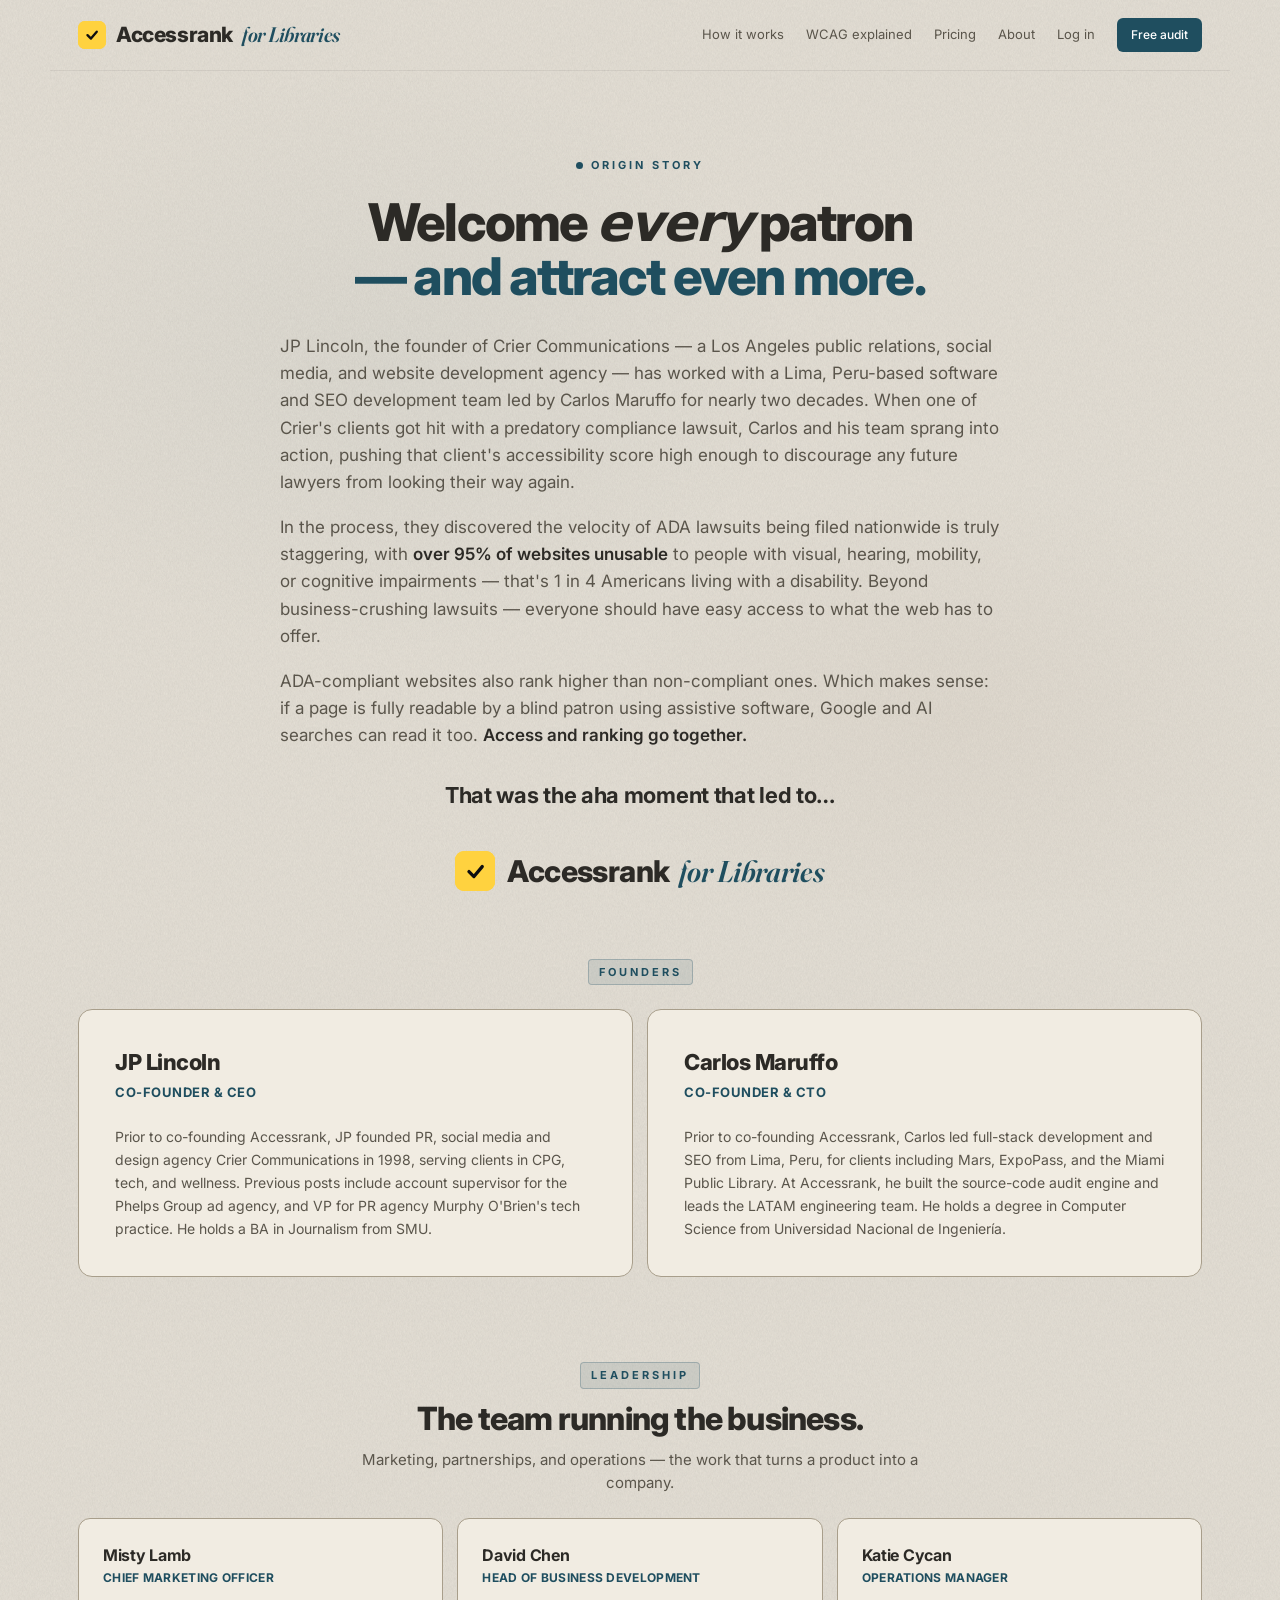
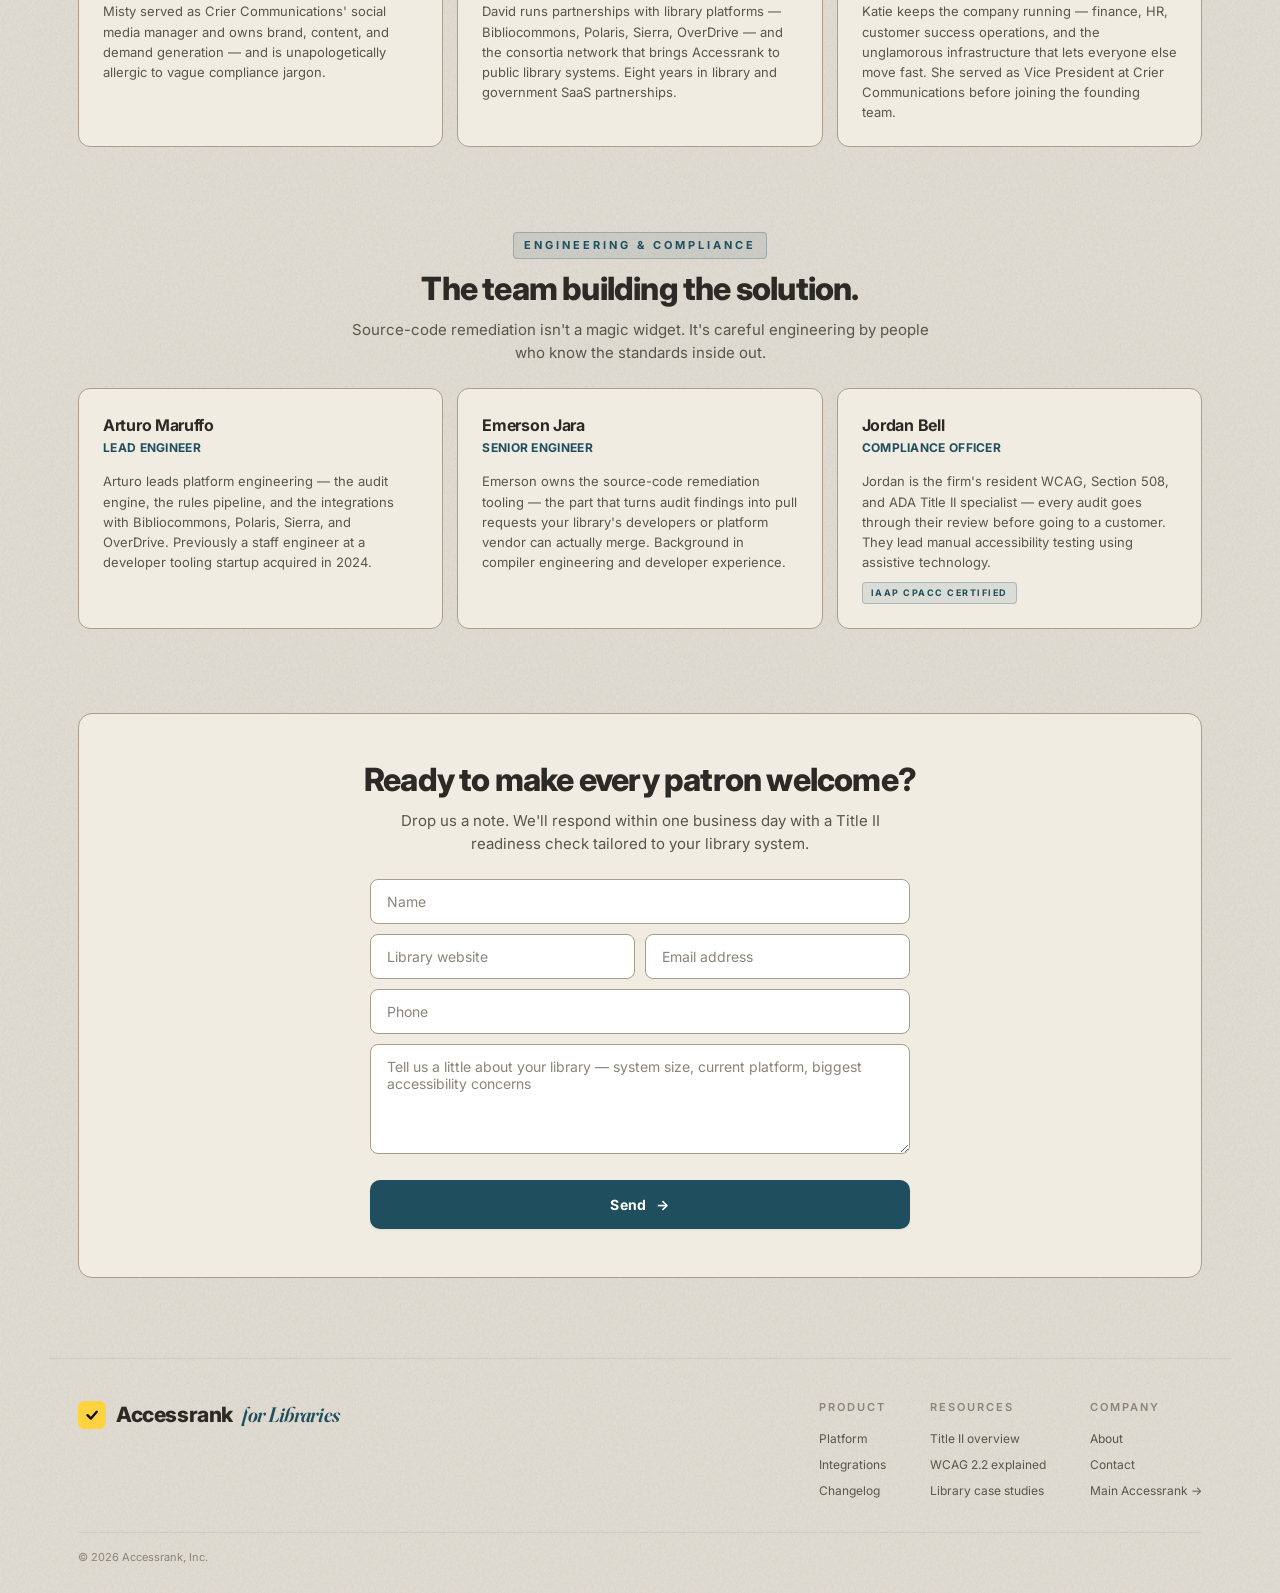
==== commit 792a2b5c: "Add files via upload" ====
--- a/about.html
+++ b/about.html
@@ -53,6 +53,20 @@
       text-align: center;
     }
     .about-hero h1 .accent { color: var(--teal); }
+    .about-hero h1 .emphasis {
+      display: inline-block;
+      font-style: italic;
+      transform-origin: center center;
+      animation: emphasis-swell 1000ms ease-in-out 800ms 1 both;
+    }
+    @keyframes emphasis-swell {
+      0%   { transform: scale(1); }
+      50%  { transform: scale(1.10); }
+      100% { transform: scale(1); }
+    }
+    @media (prefers-reduced-motion: reduce) {
+      .about-hero h1 .emphasis { animation: none; }
+    }
     .about-hero .lead {
       font-size: 17px;
       line-height: 1.6;
@@ -418,7 +432,7 @@
   <!-- ============================================================== -->
   <section class="about-hero">
     <div class="eyebrow"><span class="dot"></span>ORIGIN STORY</div>
-    <h1>Welcome every patron<br><span class="accent">— and attract even more.</span></h1>
+    <h1>Welcome <span class="emphasis">every</span> patron<br><span class="accent">— and attract even more.</span></h1>
     <p class="lead">
       JP Lincoln, the founder of Crier Communications — a Los Angeles public relations, social media, and website development agency — has worked with a Lima, Peru-based software and SEO development team led by Carlos Maruffo for nearly two decades. When one of Crier's clients got hit with a predatory compliance lawsuit, Carlos and his team sprang into action, pushing that client's accessibility score high enough to discourage any future lawyers from looking their way again.
     </p>
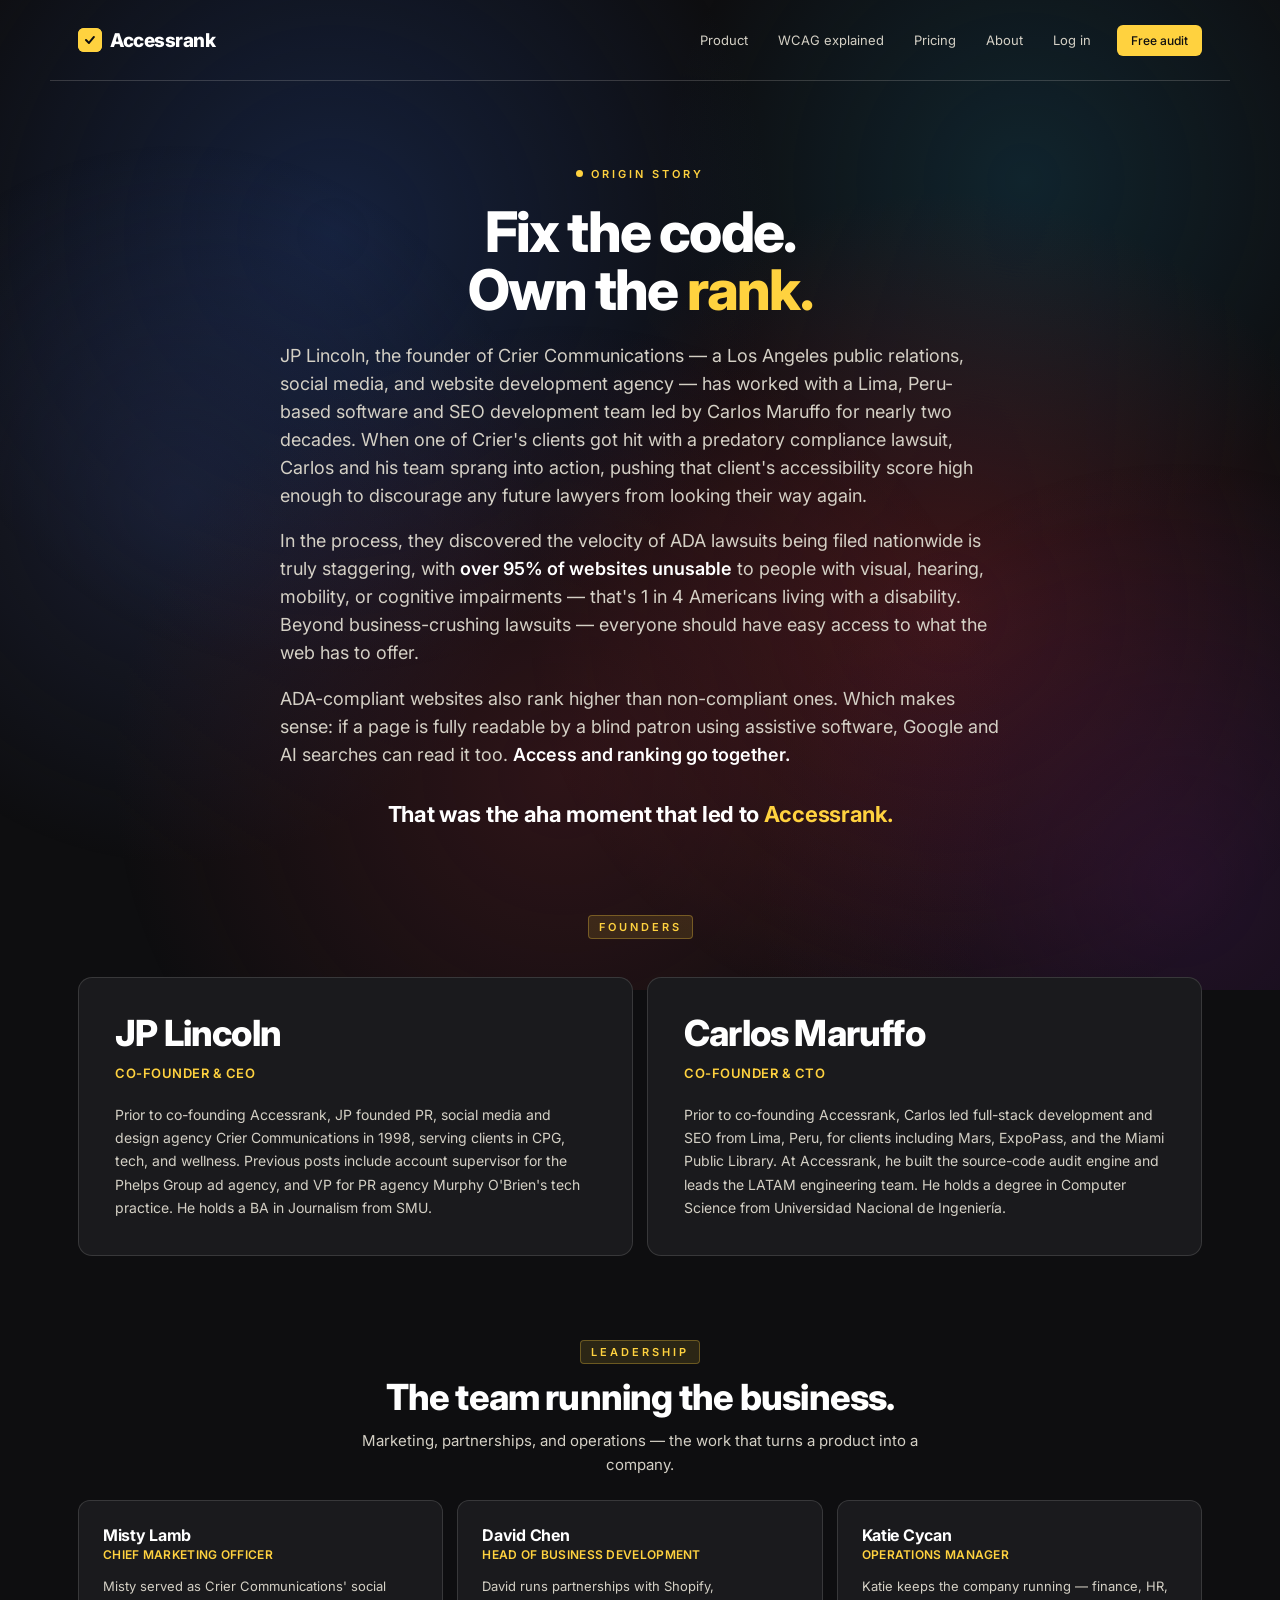
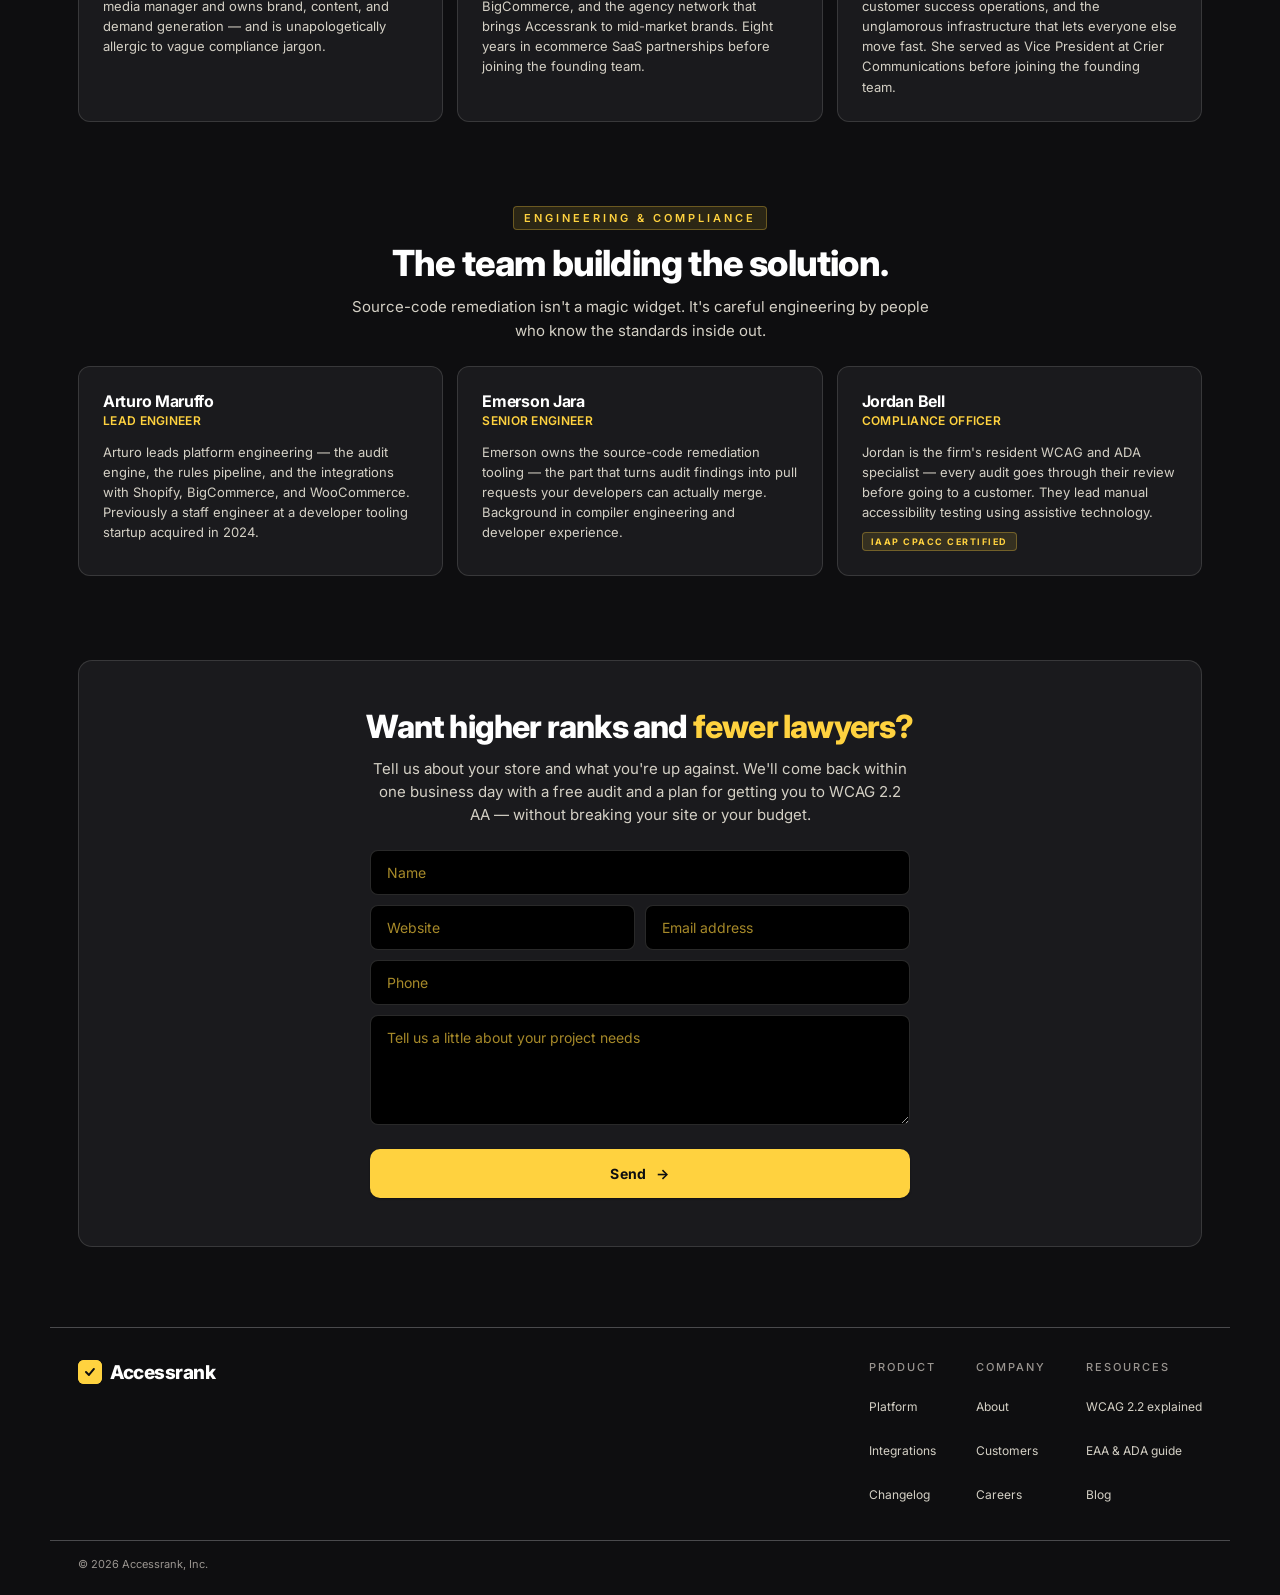
==== commit 312f9759: "Add files via upload" ====
--- a/about.html
+++ b/about.html
@@ -3,27 +3,87 @@
 <head>
   <meta charset="UTF-8" />
   <meta name="viewport" content="width=device-width, initial-scale=1.0" />
-  <title>About — Accessrank for Libraries</title>
-  <meta name="description" content="The team behind Accessrank for Libraries — accessibility, Title II compliance, and source-code remediation built for public libraries." />
-
-  <!-- Fonts -->
+  <title>About — Accessrank</title>
+  <meta name="description" content="The team behind Accessrank — accessibility, SEO, and source-code remediation for DTC ecommerce." />
+  <meta name="robots" content="index, follow" />
+  <link rel="canonical" href="https://accessrank.com/about.html" />
+  <meta name="theme-color" content="#0E0E10" />
+
+  <!-- Open Graph -->
+  <meta property="og:title" content="About Accessrank — The team behind WCAG 2.2 compliance for DTC ecommerce" />
+  <meta property="og:description" content="The team behind Accessrank — accessibility, SEO, and source-code remediation for DTC ecommerce." />
+  <meta property="og:type" content="website" />
+  <meta property="og:url" content="https://accessrank.com/about.html" />
+  <meta property="og:image" content="https://accessrank.com/og-image.png" />
+  <meta property="og:image:width" content="1200" />
+  <meta property="og:image:height" content="630" />
+  <meta property="og:site_name" content="Accessrank" />
+
+  <!-- Twitter Card -->
+  <meta name="twitter:card" content="summary_large_image" />
+  <meta name="twitter:title" content="About Accessrank — WCAG 2.2 compliance for DTC ecommerce" />
+  <meta name="twitter:description" content="The team behind Accessrank — accessibility, SEO, and source-code remediation for DTC ecommerce." />
+  <meta name="twitter:image" content="https://accessrank.com/og-image.png" />
+
+  <!-- Favicon -->
+  <link rel="icon" href="/favicon.svg" type="image/svg+xml" />
+
+  <!-- Fonts — preload to avoid render blocking -->
   <link rel="preconnect" href="https://fonts.googleapis.com" />
   <link rel="preconnect" href="https://fonts.gstatic.com" crossorigin />
-  <link href="https://fonts.googleapis.com/css2?family=Inter:wght@400;500;600;700;800&family=Fraunces:ital,wght@1,500;1,600&display=swap" rel="stylesheet" />
-
-  <!-- Reuse the libraries site's CSS for navbar, footer, logo, body cloth texture -->
+  <link rel="preload" href="https://fonts.googleapis.com/css2?family=Inter:wght@400;500;600;700;800&family=JetBrains+Mono:wght@500;600&display=swap" as="style" onload="this.onload=null;this.rel='stylesheet'" />
+  <noscript><link rel="stylesheet" href="https://fonts.googleapis.com/css2?family=Inter:wght@400;500;600;700;800&family=JetBrains+Mono:wght@500;600&display=swap" /></noscript>
+
+  <!-- Reuse the parent site's CSS so brand stays consistent -->
+  <link rel="preload" href="styles.css" as="style" />
   <link rel="stylesheet" href="styles.css" />
+
+  <!-- JSON-LD structured data -->
+  <script type="application/ld+json">
+  {
+    "@context": "https://schema.org",
+    "@graph": [
+      {
+        "@type": "Organization",
+        "@id": "https://accessrank.com/#organization",
+        "name": "Accessrank",
+        "url": "https://accessrank.com/",
+        "logo": { "@type": "ImageObject", "url": "https://accessrank.com/favicon.svg" },
+        "employee": [
+          { "@type": "Person", "name": "JP Lincoln", "jobTitle": "Co-Founder & CEO" },
+          { "@type": "Person", "name": "Carlos Maruffo", "jobTitle": "Co-Founder & CTO" },
+          { "@type": "Person", "name": "Misty Lamb", "jobTitle": "Chief Marketing Officer" },
+          { "@type": "Person", "name": "David Chen", "jobTitle": "Head of Business Development" },
+          { "@type": "Person", "name": "Katie Cycan", "jobTitle": "Operations Manager" },
+          { "@type": "Person", "name": "Arturo Maruffo", "jobTitle": "Lead Engineer" },
+          { "@type": "Person", "name": "Emerson Jara", "jobTitle": "Senior Engineer" },
+          { "@type": "Person", "name": "Jordan Bell", "jobTitle": "Compliance Officer" }
+        ]
+      },
+      {
+        "@type": "AboutPage",
+        "@id": "https://accessrank.com/about.html#webpage",
+        "url": "https://accessrank.com/about.html",
+        "name": "About Accessrank — The team behind WCAG 2.2 compliance for DTC ecommerce",
+        "description": "The team behind Accessrank — accessibility, SEO, and source-code remediation for DTC ecommerce.",
+        "about": { "@id": "https://accessrank.com/#organization" }
+      }
+    ]
+  }
+  </script>
 
   <style>
     /* ==================================================================
-       ABOUT-PAGE-SPECIFIC STYLES — LIBRARIES VARIANT
-       Light taupe theme. Layered on top of the libraries styles.css.
+       ABOUT-PAGE-SPECIFIC STYLES
+       Layered on top of styles.css. Reuses tokens (--brand, --surface,
+       --hairline, etc.) and matches the parent site's spacing system
+       (1180px max-width, 28px page padding, 14px grid gaps).
        ================================================================== */
 
     .about-hero {
       max-width: 1180px;
       margin: 0 auto;
-      padding: 80px 28px 36px;
+      padding: 80px 28px 56px;
       text-align: center;
     }
     .about-hero .eyebrow {
@@ -32,44 +92,27 @@
       gap: 8px;
       font-size: 11px;
       letter-spacing: 3px;
-      color: var(--teal);
-      font-weight: 700;
+      color: var(--brand);
+      font-weight: 600;
       margin-bottom: 22px;
-      text-transform: uppercase;
     }
     .about-hero .eyebrow .dot {
       width: 7px; height: 7px;
       border-radius: 50%;
-      background: var(--teal);
+      background: var(--brand);
     }
     .about-hero h1 {
-      font-size: 52px;
+      font-size: 56px;
       line-height: 1.05;
       letter-spacing: -1.8px;
       font-weight: 800;
-      margin: 0 auto 28px;
+      margin: 0 0 22px;
       color: var(--text);
-      max-width: 880px;
-      text-align: center;
-    }
-    .about-hero h1 .accent { color: var(--teal); }
-    .about-hero h1 .emphasis {
-      display: inline-block;
-      font-style: italic;
-      transform-origin: center center;
-      animation: emphasis-swell 1000ms ease-in-out 800ms 1 both;
-    }
-    @keyframes emphasis-swell {
-      0%   { transform: scale(1); }
-      50%  { transform: scale(1.10); }
-      100% { transform: scale(1); }
-    }
-    @media (prefers-reduced-motion: reduce) {
-      .about-hero h1 .emphasis { animation: none; }
-    }
+    }
+    .about-hero h1 .accent { color: var(--brand); }
     .about-hero .lead {
-      font-size: 17px;
-      line-height: 1.6;
+      font-size: 18px;
+      line-height: 1.55;
       color: var(--text-soft);
       max-width: 720px;
       margin: 0 auto 18px;
@@ -85,43 +128,9 @@
       margin-top: 28px;
       text-align: center;
     }
-    .about-hero .lead-emphasis .accent {
-      font-family: 'Fraunces', serif;
-      font-style: italic;
-      font-weight: 600;
-      color: var(--teal);
-    }
-
-    /* Centered logo finale — closes the origin story.
-       Lives on its own line below "...led to…", scaled larger than nav for impact. */
-    .about-hero .logo-finale {
-      display: flex;
-      align-items: center;
-      justify-content: center;
-      gap: 12px;
-      font-weight: 800;
-      font-size: 30px;
-      letter-spacing: -0.6px;
-      color: var(--text);
-      margin: 28px auto 0;
-      padding-top: 8px;
-    }
-    .about-hero .logo-finale .logo-mark {
-      width: 40px; height: 40px;
-      border-radius: 9px;
-      flex-shrink: 0;
-    }
-    .about-hero .logo-finale .logo-suffix {
-      margin-left: -2px;
-    }
-
-    /* Mobile: pull the finale slightly tighter so it doesn't dominate */
-    @media (max-width: 600px) {
-      .about-hero .logo-finale { font-size: 24px; gap: 10px; }
-      .about-hero .logo-finale .logo-mark { width: 34px; height: 34px; }
-    }
-
-    /* === Section heads === */
+    .about-hero .lead-emphasis .accent { color: var(--brand); }
+
+    /* === Section eyebrows === */
     .about-section {
       max-width: 1180px;
       margin: 0 auto;
@@ -135,20 +144,20 @@
       display: inline-block;
       font-size: 11px;
       letter-spacing: 3px;
-      color: var(--teal);
-      font-weight: 700;
+      color: var(--brand);
+      font-weight: 600;
+      margin-bottom: 14px;
       padding: 4px 10px;
-      background: var(--teal-soft);
-      border: 1px solid var(--teal-border);
+      background: var(--brand-soft);
+      border: 1px solid var(--brand-border);
       border-radius: 4px;
-      text-transform: uppercase;
     }
     .about-section h2 {
-      font-size: 32px;
+      font-size: 36px;
       font-weight: 800;
       letter-spacing: -0.8px;
       color: var(--text);
-      margin: 12px 0 12px;
+      margin: 0 0 12px;
     }
     .about-section .section-sub {
       font-size: 15px;
@@ -158,7 +167,7 @@
       line-height: 1.55;
     }
 
-    /* === FOUNDERS — two cards side by side === */
+    /* === FOUNDERS — two large cards side by side === */
     .founders-grid {
       display: grid;
       grid-template-columns: 1fr 1fr;
@@ -168,7 +177,7 @@
       background: var(--surface);
       border-radius: 14px;
       padding: 36px;
-      border: 1px solid var(--text-fainter);
+      border: 1px solid var(--hairline);
     }
     .founder-head {
       margin-bottom: 22px;
@@ -182,10 +191,9 @@
     }
     .founder-title {
       font-size: 13px;
-      color: var(--teal);
-      font-weight: 700;
+      color: var(--brand);
+      font-weight: 600;
       letter-spacing: 0.5px;
-      text-transform: uppercase;
     }
     .founder-bio {
       font-size: 14px;
@@ -205,7 +213,7 @@
       background: var(--surface);
       border-radius: 12px;
       padding: 24px;
-      border: 1px solid var(--text-fainter);
+      border: 1px solid var(--hairline);
     }
     .team-head {
       margin-bottom: 14px;
@@ -219,10 +227,9 @@
     }
     .team-title {
       font-size: 12px;
-      color: var(--teal);
-      font-weight: 700;
+      color: var(--brand);
+      font-weight: 600;
       letter-spacing: 0.3px;
-      text-transform: uppercase;
     }
     .team-bio {
       font-size: 13px;
@@ -234,17 +241,16 @@
       display: inline-block;
       font-size: 9px;
       letter-spacing: 1.5px;
-      color: var(--teal);
+      color: var(--brand);
       font-weight: 700;
-      background: var(--teal-soft);
-      border: 1px solid var(--teal-border);
+      background: var(--brand-soft);
+      border: 1px solid var(--brand-border);
       padding: 3px 8px;
       border-radius: 4px;
       margin-top: 10px;
-      text-transform: uppercase;
-    }
-
-    /* === Contact form / closing band === */
+    }
+
+    /* === Closing CTA === */
     .about-cta-band {
       max-width: 1180px;
       margin: 0 auto;
@@ -255,7 +261,7 @@
       background: var(--surface);
       border-radius: 14px;
       padding: 48px 28px;
-      border: 1px solid var(--text-fainter);
+      border: 1px solid var(--hairline);
     }
     .about-cta-card h2 {
       font-size: 32px;
@@ -264,9 +270,7 @@
       color: var(--text);
       margin: 0 0 12px;
     }
-    .about-cta-card h2 .accent {
-      color: inherit;
-    }
+    .about-cta-card h2 .accent { color: var(--brand); }
     .about-cta-card p {
       font-size: 15px;
       color: var(--text-soft);
@@ -274,14 +278,45 @@
       margin: 0 auto 24px;
       line-height: 1.55;
     }
-
-    /* === CONTACT FORM — light theme variant === */
+    .about-cta-row {
+      display: flex;
+      gap: 10px;
+      justify-content: center;
+    }
+    .about-cta-primary {
+      background: var(--brand);
+      color: var(--bg);
+      padding: 13px 22px;
+      border-radius: 8px;
+      font-weight: 600;
+      font-size: 13px;
+      border: none;
+      cursor: pointer;
+      font-family: inherit;
+    }
+    .about-cta-secondary {
+      background: transparent;
+      color: var(--text);
+      padding: 13px 22px;
+      border-radius: 8px;
+      font-weight: 500;
+      font-size: 13px;
+      border: 1px solid rgba(255,255,255,0.4);
+      font-family: inherit;
+      cursor: pointer;
+      text-decoration: none;
+      display: inline-block;
+    }
+
+    /* === CONTACT FORM === */
     .contact-form {
       max-width: 540px;
       margin: 0 auto;
       text-align: left;
     }
-    .form-row { margin-bottom: 10px; }
+    .form-row {
+      margin-bottom: 10px;
+    }
     .form-row-split {
       display: grid;
       grid-template-columns: 1fr 1fr;
@@ -294,30 +329,30 @@
     .contact-form textarea {
       width: 100%;
       box-sizing: border-box;
-      background: #FFFFFF;
-      border: 1px solid var(--text-fainter);
-      color: var(--text);
+      background: #000000;
+      border: 1px solid rgba(255, 255, 255, 0.16);
+      color: var(--brand);
       padding: 13px 16px;
       border-radius: 8px;
       font-size: 14px;
       font-weight: 500;
       font-family: inherit;
-      transition: border-color 0.18s ease, box-shadow 0.18s ease;
+      transition: border-color 0.18s ease, background 0.18s ease;
     }
     .contact-form input::placeholder,
     .contact-form textarea::placeholder {
-      color: var(--text-faint);
+      color: rgba(255, 210, 63, 0.65);
       font-weight: 400;
     }
     .contact-form input:hover,
     .contact-form textarea:hover {
-      border-color: var(--text-faint);
+      border-color: rgba(255, 255, 255, 0.28);
     }
     .contact-form input:focus,
     .contact-form textarea:focus {
       outline: none;
-      border-color: var(--teal);
-      box-shadow: 0 0 0 3px rgba(31, 78, 95, 0.12);
+      border-color: var(--brand);
+      background: #000000;
     }
     .contact-form textarea {
       resize: vertical;
@@ -331,8 +366,8 @@
     }
     .form-submit {
       width: 100%;
-      background: var(--teal);
-      color: #FFFFFF;
+      background: var(--brand);
+      color: var(--bg);
       padding: 16px 28px;
       border-radius: 10px;
       font-weight: 700;
@@ -346,15 +381,15 @@
       justify-content: center;
       gap: 10px;
       transition: transform 0.15s ease, box-shadow 0.18s ease, background 0.15s ease;
-      box-shadow: 0 1px 2px rgba(0, 0, 0, 0.08);
+      box-shadow: 0 1px 2px rgba(0, 0, 0, 0.4);
     }
     .form-submit-arrow {
       display: inline-block;
       transition: transform 0.18s ease;
     }
     .form-submit:hover {
-      background: #2a6478;
-      box-shadow: 0 6px 16px rgba(31, 78, 95, 0.25);
+      background: #FFDC5C;
+      box-shadow: 0 6px 16px rgba(255, 210, 63, 0.25);
     }
     .form-submit:hover .form-submit-arrow {
       transform: translateX(3px);
@@ -363,7 +398,7 @@
       transform: translateY(1px);
     }
 
-    /* Visually-hidden labels for screen readers */
+    /* Visually-hidden labels for screen readers (placeholders are not labels) */
     .sr-only {
       position: absolute;
       width: 1px; height: 1px;
@@ -374,10 +409,11 @@
 
     /* === Responsive === */
     @media (max-width: 900px) {
-      .about-hero { padding: 56px 20px 24px; }
+      .about-hero { padding: 56px 20px 36px; }
+      .about-hero h1 { font-size: 38px; letter-spacing: -1.4px; }
       .about-hero .lead { font-size: 16px; }
+      .team-grid { grid-template-columns: 1fr; }
       .founders-grid { grid-template-columns: 1fr; }
-      .team-grid { grid-template-columns: 1fr; }
       .founder-card { padding: 28px; }
       .about-section { padding: 28px 20px 36px; }
       .about-cta-band { padding: 28px 20px 56px; }
@@ -387,259 +423,53 @@
 </head>
 <body>
 
-  <!-- ============================================================== -->
-  <!-- NAV (mirrors the libraries site)                                -->
-  <!-- ============================================================== -->
-  <nav class="nav" aria-label="Primary">
+  <!-- Skip navigation for keyboard users -->
+  <a href="#main-content" class="skip-link">Skip to main content</a>
+
+  <!-- ============================================================== -->
+  <!-- NAVIGATION (mirrors the main site)                             -->
+  <!-- ============================================================== -->
+  <nav class="nav" aria-label="Main navigation">
     <a href="index.html" class="logo">
       <span class="logo-mark" aria-hidden="true">
-        <span class="layer layer-red"></span>
-        <span class="layer layer-green"></span>
-        <span class="layer layer-yellow"></span>
-        <span class="icon icon-yellow">
+        <span class="layer layer-red" aria-hidden="true"></span>
+        <span class="layer layer-green" aria-hidden="true"></span>
+        <span class="layer layer-yellow" aria-hidden="true"></span>
+        <span class="icon icon-yellow" aria-hidden="true">
           <svg viewBox="0 0 14 14"><path d="M3 7 L6 10 L11 4" fill="none" stroke="#0E0E10" stroke-width="2" stroke-linecap="round" stroke-linejoin="round"/></svg>
         </span>
-        <span class="icon icon-red">
+        <span class="icon icon-red" aria-hidden="true">
           <svg viewBox="0 0 14 14"><path d="M5.4 3 L8.6 3 L7.8 9 L6.2 9 Z" fill="#FFFFFF"/><circle cx="7" cy="11.4" r="1.6" fill="#FFFFFF"/></svg>
         </span>
-        <span class="icon icon-green">
+        <span class="icon icon-green" aria-hidden="true">
           <svg viewBox="0 0 14 14"><path d="M3 7 L6 10 L11 4" fill="none" stroke="#0E0E10" stroke-width="2" stroke-linecap="round" stroke-linejoin="round"/></svg>
         </span>
-        <span class="swipe swipe-1"></span>
-        <span class="swipe swipe-2"></span>
-        <span class="swipe swipe-3"></span>
+        <span class="swipe swipe-1" aria-hidden="true"></span>
+        <span class="swipe swipe-2" aria-hidden="true"></span>
+        <span class="swipe swipe-3" aria-hidden="true"></span>
       </span>
-      Accessrank <span class="logo-suffix">for Libraries</span>
+      Accessrank
     </a>
     <div class="nav-right">
-      <a href="index.html#how-it-works">How it works</a>
+      <a href="index.html#product">Product</a>
       <a href="index.html#wcag">WCAG explained</a>
       <a href="index.html#pricing">Pricing</a>
       <a href="about.html" aria-current="page">About</a>
       <a href="#">Log in</a>
       <a href="index.html#audit-card" class="cta-nav">Free audit</a>
     </div>
-    <button class="hamburger" aria-label="Toggle menu" aria-expanded="false">
+    <button class="hamburger" id="hamburger" aria-label="Open menu" aria-expanded="false" aria-controls="mobile-menu">
       <span class="ham-line"></span>
       <span class="ham-line"></span>
       <span class="ham-line"></span>
     </button>
   </nav>
 
-
-  <!-- ============================================================== -->
-  <!-- HERO / ORIGIN STORY                                             -->
-  <!-- ============================================================== -->
-  <section class="about-hero">
-    <div class="eyebrow"><span class="dot"></span>ORIGIN STORY</div>
-    <h1>Welcome <span class="emphasis">every</span> patron<br><span class="accent">— and attract even more.</span></h1>
-    <p class="lead">
-      JP Lincoln, the founder of Crier Communications — a Los Angeles public relations, social media, and website development agency — has worked with a Lima, Peru-based software and SEO development team led by Carlos Maruffo for nearly two decades. When one of Crier's clients got hit with a predatory compliance lawsuit, Carlos and his team sprang into action, pushing that client's accessibility score high enough to discourage any future lawyers from looking their way again.
-    </p>
-    <p class="lead">
-      In the process, they discovered the velocity of ADA lawsuits being filed nationwide is truly staggering, with <strong>over 95% of websites unusable</strong> to people with visual, hearing, mobility, or cognitive impairments — that's 1 in 4 Americans living with a disability. Beyond business-crushing lawsuits — everyone should have easy access to what the web has to offer.
-    </p>
-    <p class="lead">
-      ADA-compliant websites also rank higher than non-compliant ones. Which makes sense: if a page is fully readable by a blind patron using assistive software, Google and AI searches can read it too. <strong>Access and ranking go together.</strong>
-    </p>
-    <p class="lead lead-emphasis">
-      That was the aha moment that led to&hellip;
-    </p>
-    <div class="logo logo-finale" aria-label="Accessrank for Libraries">
-      <span class="logo-mark" aria-hidden="true">
-        <span class="layer layer-red"></span>
-        <span class="layer layer-green"></span>
-        <span class="layer layer-yellow"></span>
-        <span class="icon icon-yellow">
-          <svg viewBox="0 0 14 14"><path d="M3 7 L6 10 L11 4" fill="none" stroke="#0E0E10" stroke-width="2" stroke-linecap="round" stroke-linejoin="round"/></svg>
-        </span>
-        <span class="icon icon-red">
-          <svg viewBox="0 0 14 14"><path d="M5.4 3 L8.6 3 L7.8 9 L6.2 9 Z" fill="#FFFFFF"/><circle cx="7" cy="11.4" r="1.6" fill="#FFFFFF"/></svg>
-        </span>
-        <span class="icon icon-green">
-          <svg viewBox="0 0 14 14"><path d="M3 7 L6 10 L11 4" fill="none" stroke="#0E0E10" stroke-width="2" stroke-linecap="round" stroke-linejoin="round"/></svg>
-        </span>
-        <span class="swipe swipe-1"></span>
-        <span class="swipe swipe-2"></span>
-        <span class="swipe swipe-3"></span>
-      </span>
-      Accessrank <span class="logo-suffix">for Libraries</span>
-    </div>
-  </section>
-
-  <!-- ============================================================== -->
-  <!-- FOUNDERS                                                        -->
-  <!-- ============================================================== -->
-  <section class="about-section">
-    <div class="about-section-head">
-      <span class="about-section-eyebrow">FOUNDERS</span>
-    </div>
-
-    <div class="founders-grid">
-
-      <article class="founder-card">
-        <div class="founder-head">
-          <h3 class="founder-name">JP Lincoln</h3>
-          <div class="founder-title">CO-FOUNDER &amp; CEO</div>
-        </div>
-        <p class="founder-bio">
-          Prior to co-founding Accessrank, JP founded PR, social media and design agency Crier Communications in 1998, serving clients in CPG, tech, and wellness. Previous posts include account supervisor for the Phelps Group ad agency, and VP for PR agency Murphy O'Brien's tech practice. He holds a BA in Journalism from SMU.
-        </p>
-      </article>
-
-      <article class="founder-card">
-        <div class="founder-head">
-          <h3 class="founder-name">Carlos Maruffo</h3>
-          <div class="founder-title">CO-FOUNDER &amp; CTO</div>
-        </div>
-        <p class="founder-bio">
-          Prior to co-founding Accessrank, Carlos led full-stack development and SEO from Lima, Peru, for clients including Mars, ExpoPass, and the Miami Public Library. At Accessrank, he built the source-code audit engine and leads the LATAM engineering team. He holds a degree in Computer Science from Universidad Nacional de Ingeniería.
-        </p>
-      </article>
-
-    </div>
-  </section>
-
-  <!-- ============================================================== -->
-  <!-- LEADERSHIP                                                      -->
-  <!-- ============================================================== -->
-  <section class="about-section">
-    <div class="about-section-head">
-      <span class="about-section-eyebrow">LEADERSHIP</span>
-      <h2>The team running the business.</h2>
-      <p class="section-sub">Marketing, partnerships, and operations — the work that turns a product into a company.</p>
-    </div>
-
-    <div class="team-grid">
-
-      <article class="team-card">
-        <div class="team-head">
-          <h4 class="team-name">Misty Lamb</h4>
-          <div class="team-title">CHIEF MARKETING OFFICER</div>
-        </div>
-        <p class="team-bio">
-          Misty served as Crier Communications' social media manager and owns brand, content, and demand generation — and is unapologetically allergic to vague compliance jargon.
-        </p>
-      </article>
-
-      <article class="team-card">
-        <div class="team-head">
-          <h4 class="team-name">David Chen</h4>
-          <div class="team-title">HEAD OF BUSINESS DEVELOPMENT</div>
-        </div>
-        <p class="team-bio">
-          David runs partnerships with library platforms — Bibliocommons, Polaris, Sierra, OverDrive — and the consortia network that brings Accessrank to public library systems. Eight years in library and government SaaS partnerships.
-        </p>
-      </article>
-
-      <article class="team-card">
-        <div class="team-head">
-          <h4 class="team-name">Katie Cycan</h4>
-          <div class="team-title">OPERATIONS MANAGER</div>
-        </div>
-        <p class="team-bio">
-          Katie keeps the company running — finance, HR, customer success operations, and the unglamorous infrastructure that lets everyone else move fast. She served as Vice President at Crier Communications before joining the founding team.
-        </p>
-      </article>
-
-    </div>
-  </section>
-
-  <!-- ============================================================== -->
-  <!-- ENGINEERING & COMPLIANCE                                        -->
-  <!-- ============================================================== -->
-  <section class="about-section">
-    <div class="about-section-head">
-      <span class="about-section-eyebrow">ENGINEERING &amp; COMPLIANCE</span>
-      <h2>The team building the solution.</h2>
-      <p class="section-sub">Source-code remediation isn't a magic widget. It's careful engineering by people who know the standards inside out.</p>
-    </div>
-
-    <div class="team-grid">
-
-      <article class="team-card">
-        <div class="team-head">
-          <h4 class="team-name">Arturo Maruffo</h4>
-          <div class="team-title">LEAD ENGINEER</div>
-        </div>
-        <p class="team-bio">
-          Arturo leads platform engineering — the audit engine, the rules pipeline, and the integrations with Bibliocommons, Polaris, Sierra, and OverDrive. Previously a staff engineer at a developer tooling startup acquired in 2024.
-        </p>
-      </article>
-
-      <article class="team-card">
-        <div class="team-head">
-          <h4 class="team-name">Emerson Jara</h4>
-          <div class="team-title">SENIOR ENGINEER</div>
-        </div>
-        <p class="team-bio">
-          Emerson owns the source-code remediation tooling — the part that turns audit findings into pull requests your library's developers or platform vendor can actually merge. Background in compiler engineering and developer experience.
-        </p>
-      </article>
-
-      <article class="team-card">
-        <div class="team-head">
-          <h4 class="team-name">Jordan Bell</h4>
-          <div class="team-title">COMPLIANCE OFFICER</div>
-        </div>
-        <p class="team-bio">
-          Jordan is the firm's resident WCAG, Section 508, and ADA Title II specialist — every audit goes through their review before going to a customer. They lead manual accessibility testing using assistive technology.
-        </p>
-        <span class="team-cert">IAAP CPACC CERTIFIED</span>
-      </article>
-
-    </div>
-  </section>
-
-  <!-- ============================================================== -->
-  <!-- CONTACT FORM                                                    -->
-  <!-- ============================================================== -->
-  <section class="about-cta-band">
-    <div class="about-cta-card">
-      <h2>Ready to <span class="accent">make every patron welcome?</span></h2>
-      <p>Drop us a note. We'll respond within one business day with a Title II readiness check tailored to your library system.</p>
-
-      <form class="contact-form" id="contact-form" novalidate>
-        <div class="form-row">
-          <label for="contact-name" class="sr-only">Name</label>
-          <input type="text" id="contact-name" name="name" placeholder="Name" required />
-        </div>
-        <div class="form-row form-row-split">
-          <div class="form-col">
-            <label for="contact-website" class="sr-only">Library website</label>
-            <input type="url" id="contact-website" name="website" placeholder="Library website" />
-          </div>
-          <div class="form-col">
-            <label for="contact-email" class="sr-only">Email address</label>
-            <input type="email" id="contact-email" name="email" placeholder="Email address" required />
-          </div>
-        </div>
-        <div class="form-row">
-          <label for="contact-phone" class="sr-only">Phone</label>
-          <input type="tel" id="contact-phone" name="phone" placeholder="Phone" />
-        </div>
-        <div class="form-row">
-          <label for="contact-message" class="sr-only">Tell us a little about your library</label>
-          <textarea id="contact-message" name="message" rows="4" placeholder="Tell us a little about your library — system size, current platform, biggest accessibility concerns" required></textarea>
-        </div>
-        <div class="form-row form-actions">
-          <button type="submit" class="form-submit">
-            Send
-            <span class="form-submit-arrow" aria-hidden="true">→</span>
-          </button>
-        </div>
-      </form>
-    </div>
-  </section>
-
-
-  <!-- ============================================================== -->
-  <!-- FOOTER (mirrors libraries site)                                 -->
-  <!-- ============================================================== -->
-  <footer class="footer">
-    <div class="footer-top">
-      <a href="index.html" class="logo">
-        <span class="logo-mark" aria-hidden="true">
+  <!-- Full-screen mobile menu (outside nav so it covers full viewport) -->
+  <div class="mobile-menu" id="mobile-menu" role="dialog" aria-modal="true" aria-label="Navigation menu" aria-hidden="true">
+    <div class="mm-header">
+      <div class="logo" aria-hidden="true">
+        <span class="logo-mark">
           <span class="layer layer-red"></span>
           <span class="layer layer-green"></span>
           <span class="layer layer-yellow"></span>
@@ -656,26 +486,271 @@
           <span class="swipe swipe-2"></span>
           <span class="swipe swipe-3"></span>
         </span>
-        Accessrank <span class="logo-suffix">for Libraries</span>
-      </a>
+        Accessrank
+      </div>
+      <button class="mm-close" id="mm-close" aria-label="Close menu">
+        <span></span>
+        <span></span>
+      </button>
+    </div>
+    <nav class="mm-nav" aria-label="Mobile navigation">
+      <a href="index.html#product">Product</a>
+      <a href="index.html#wcag">WCAG explained</a>
+      <a href="index.html#pricing">Pricing</a>
+      <a href="about.html">About</a>
+      <a href="#">Log in</a>
+    </nav>
+    <div class="mm-footer">
+      <a href="#contact" class="mm-cta">Get a free audit →</a>
+      <p class="mm-tagline">WCAG 2.2 AA · Source-code fixes · 14 days</p>
+    </div>
+  </div>
+
+  <main id="main-content">
+
+  <!-- ============================================================== -->
+  <!-- HERO / ORIGIN STORY                                             -->
+  <!-- ============================================================== -->
+  <section class="about-hero">
+    <div class="eyebrow"><span class="dot"></span>ORIGIN STORY</div>
+    <h1>Fix the code.<br/>Own the <span class="accent">rank.</span></h1>
+    <p class="lead">
+      JP Lincoln, the founder of Crier Communications — a Los Angeles public relations, social media, and website development agency — has worked with a Lima, Peru-based software and SEO development team led by Carlos Maruffo for nearly two decades. When one of Crier's clients got hit with a predatory compliance lawsuit, Carlos and his team sprang into action, pushing that client's accessibility score high enough to discourage any future lawyers from looking their way again.
+    </p>
+    <p class="lead">
+      In the process, they discovered the velocity of ADA lawsuits being filed nationwide is truly staggering, with <strong>over 95% of websites unusable</strong> to people with visual, hearing, mobility, or cognitive impairments — that's 1 in 4 Americans living with a disability. Beyond business-crushing lawsuits — everyone should have easy access to what the web has to offer.
+    </p>
+    <p class="lead">
+      ADA-compliant websites also rank higher than non-compliant ones. Which makes sense: if a page is fully readable by a blind patron using assistive software, Google and AI searches can read it too. <strong>Access and ranking go together.</strong>
+    </p>
+    <p class="lead lead-emphasis">
+      That was the aha moment that led to <span class="accent">Accessrank.</span>
+    </p>
+  </section>
+
+  <!-- ============================================================== -->
+  <!-- FOUNDERS                                                        -->
+  <!-- ============================================================== -->
+  <section class="about-section">
+    <div class="about-section-head">
+      <span class="about-section-eyebrow">FOUNDERS</span>
+    </div>
+
+    <div class="founders-grid">
+
+      <article class="founder-card">
+        <div class="founder-head">
+          <div>
+            <h2 class="founder-name">JP Lincoln</h2>
+            <div class="founder-title">CO-FOUNDER &amp; CEO</div>
+          </div>
+        </div>
+        <p class="founder-bio">
+          Prior to co-founding Accessrank, JP founded PR, social media and design agency Crier Communications in 1998, serving clients in CPG, tech, and wellness. Previous posts include account supervisor for the Phelps Group ad agency, and VP for PR agency Murphy O'Brien's tech practice. He holds a BA in Journalism from SMU.
+        </p>
+      </article>
+
+      <article class="founder-card">
+        <div class="founder-head">
+          <div>
+            <h2 class="founder-name">Carlos Maruffo</h2>
+            <div class="founder-title">CO-FOUNDER &amp; CTO</div>
+          </div>
+        </div>
+        <p class="founder-bio">
+          Prior to co-founding Accessrank, Carlos led full-stack development and SEO from Lima, Peru, for clients including Mars, ExpoPass, and the Miami Public Library. At Accessrank, he built the source-code audit engine and leads the LATAM engineering team. He holds a degree in Computer Science from Universidad Nacional de Ingeniería.
+        </p>
+      </article>
+
+    </div>
+  </section>
+
+
+  <!-- ============================================================== -->
+  <!-- LEADERSHIP TEAM                                                 -->
+  <!-- ============================================================== -->
+  <section class="about-section">
+    <div class="about-section-head">
+      <span class="about-section-eyebrow">LEADERSHIP</span>
+      <h2>The team running the business.</h2>
+      <p class="section-sub">Marketing, partnerships, and operations — the work that turns a product into a company.</p>
+    </div>
+
+    <div class="team-grid">
+
+      <article class="team-card">
+        <div class="team-head">
+          <div>
+            <h3 class="team-name">Misty Lamb</h3>
+            <div class="team-title">CHIEF MARKETING OFFICER</div>
+          </div>
+        </div>
+        <p class="team-bio">
+          Misty served as Crier Communications' social media manager and owns brand, content, and demand generation — and is unapologetically allergic to vague compliance jargon.
+        </p>
+      </article>
+
+      <article class="team-card">
+        <div class="team-head">
+          <div>
+            <h3 class="team-name">David Chen</h3>
+            <div class="team-title">HEAD OF BUSINESS DEVELOPMENT</div>
+          </div>
+        </div>
+        <p class="team-bio">
+          David runs partnerships with Shopify, BigCommerce, and the agency network that brings Accessrank to mid-market brands. Eight years in ecommerce SaaS partnerships before joining the founding team.
+        </p>
+      </article>
+
+      <article class="team-card">
+        <div class="team-head">
+          <div>
+            <h3 class="team-name">Katie Cycan</h3>
+            <div class="team-title">OPERATIONS MANAGER</div>
+          </div>
+        </div>
+        <p class="team-bio">
+          Katie keeps the company running — finance, HR, customer success operations, and the unglamorous infrastructure that lets everyone else move fast. She served as Vice President at Crier Communications before joining the founding team.
+        </p>
+      </article>
+
+    </div>
+  </section>
+
+  <!-- ============================================================== -->
+  <!-- ENGINEERING & COMPLIANCE                                        -->
+  <!-- ============================================================== -->
+  <section class="about-section">
+    <div class="about-section-head">
+      <span class="about-section-eyebrow">ENGINEERING &amp; COMPLIANCE</span>
+      <h2>The team building the solution.</h2>
+      <p class="section-sub">Source-code remediation isn't a magic widget. It's careful engineering by people who know the standards inside out.</p>
+    </div>
+
+    <div class="team-grid">
+
+      <article class="team-card">
+        <div class="team-head">
+          <div>
+            <h3 class="team-name">Arturo Maruffo</h3>
+            <div class="team-title">LEAD ENGINEER</div>
+          </div>
+        </div>
+        <p class="team-bio">
+          Arturo leads platform engineering — the audit engine, the rules pipeline, and the integrations with Shopify, BigCommerce, and WooCommerce. Previously a staff engineer at a developer tooling startup acquired in 2024.
+        </p>
+      </article>
+
+      <article class="team-card">
+        <div class="team-head">
+          <div>
+            <h3 class="team-name">Emerson Jara</h3>
+            <div class="team-title">SENIOR ENGINEER</div>
+          </div>
+        </div>
+        <p class="team-bio">
+          Emerson owns the source-code remediation tooling — the part that turns audit findings into pull requests your developers can actually merge. Background in compiler engineering and developer experience.
+        </p>
+      </article>
+
+      <article class="team-card">
+        <div class="team-head">
+          <div>
+            <h3 class="team-name">Jordan Bell</h3>
+            <div class="team-title">COMPLIANCE OFFICER</div>
+          </div>
+        </div>
+        <p class="team-bio">
+          Jordan is the firm's resident WCAG and ADA specialist — every audit goes through their review before going to a customer. They lead manual accessibility testing using assistive technology.
+        </p>
+        <span class="team-cert">IAAP CPACC CERTIFIED</span>
+      </article>
+
+    </div>
+  </section>
+
+  <!-- ============================================================== -->
+  <!-- CONTACT FORM                                                    -->
+  <!-- ============================================================== -->
+  <section class="about-cta-band" id="contact">
+    <div class="about-cta-card">
+      <h2>Want higher ranks and <span class="accent">fewer lawyers?</span></h2>
+      <p>Tell us about your store and what you're up against. We'll come back within one business day with a free audit and a plan for getting you to WCAG 2.2 AA — without breaking your site or your budget.</p>
+
+      <form class="contact-form" id="contact-form" action="https://formspree.io/f/mjgleepz" method="POST" novalidate>
+        <!-- Hidden fields for Formspree routing -->
+        <input type="hidden" name="_cc" value="jp@crierpr.com" />
+        <input type="hidden" name="_subject" value="New Accessrank inquiry" />
+
+        <div class="form-row">
+          <label for="contact-name" class="sr-only">Name</label>
+          <input type="text" id="contact-name" name="name" placeholder="Name" required />
+        </div>
+        <div class="form-row form-row-split">
+          <div class="form-col">
+            <label for="contact-website" class="sr-only">Website</label>
+            <input type="url" id="contact-website" name="website" placeholder="Website" />
+          </div>
+          <div class="form-col">
+            <label for="contact-email" class="sr-only">Email address</label>
+            <input type="email" id="contact-email" name="email" placeholder="Email address" required />
+          </div>
+        </div>
+        <div class="form-row">
+          <label for="contact-phone" class="sr-only">Phone</label>
+          <input type="tel" id="contact-phone" name="phone" placeholder="Phone" />
+        </div>
+        <div class="form-row">
+          <label for="contact-message" class="sr-only">Tell us a little about your project needs</label>
+          <textarea id="contact-message" name="message" rows="4" placeholder="Tell us a little about your project needs" required></textarea>
+        </div>
+        <div class="form-row form-actions">
+          <button type="submit" class="form-submit">
+            Send
+            <span class="form-submit-arrow" aria-hidden="true">→</span>
+          </button>
+        </div>
+      </form>
+    </div>
+  </section>
+
+  <!-- ============================================================== -->
+  <!-- FOOTER                                                           -->
+  <!-- ============================================================== -->
+  <footer class="footer">
+    <div class="footer-top">
+      <div class="logo">
+        <span class="logo-mark" aria-hidden="true">
+          <span class="layer layer-red" aria-hidden="true"></span>
+          <span class="layer layer-green" aria-hidden="true"></span>
+          <span class="layer layer-yellow" aria-hidden="true"></span>
+          <span class="icon icon-yellow" aria-hidden="true">
+            <svg viewBox="0 0 14 14"><path d="M3 7 L6 10 L11 4" fill="none" stroke="#0E0E10" stroke-width="2" stroke-linecap="round" stroke-linejoin="round"/></svg>
+          </span>
+          <span class="icon icon-red" aria-hidden="true">
+            <svg viewBox="0 0 14 14"><path d="M5.4 3 L8.6 3 L7.8 9 L6.2 9 Z" fill="#FFFFFF"/><circle cx="7" cy="11.4" r="1.6" fill="#FFFFFF"/></svg>
+          </span>
+          <span class="icon icon-green" aria-hidden="true">
+            <svg viewBox="0 0 14 14"><path d="M3 7 L6 10 L11 4" fill="none" stroke="#0E0E10" stroke-width="2" stroke-linecap="round" stroke-linejoin="round"/></svg>
+          </span>
+          <span class="swipe swipe-1" aria-hidden="true"></span>
+          <span class="swipe swipe-2" aria-hidden="true"></span>
+          <span class="swipe swipe-3" aria-hidden="true"></span>
+        </span>
+        Accessrank
+      </div>
       <div class="footer-cols">
         <div class="footer-col">
-          <h4>PRODUCT</h4>
-          <a>Platform</a>
-          <a>Integrations</a>
-          <a>Changelog</a>
+          <p class="footer-col-head">PRODUCT</p>
+          <a href="index.html#product">Platform</a><a href="index.html">Integrations</a><a href="index.html">Changelog</a>
         </div>
         <div class="footer-col">
-          <h4>RESOURCES</h4>
-          <a>Title II overview</a>
-          <a>WCAG 2.2 explained</a>
-          <a>Library case studies</a>
+          <p class="footer-col-head">COMPANY</p>
+          <a href="about.html">About</a><a href="#">Customers</a><a href="#">Careers</a>
         </div>
         <div class="footer-col">
-          <h4>COMPANY</h4>
-          <a href="about.html">About</a>
-          <a>Contact</a>
-          <a>Main Accessrank →</a>
+          <p class="footer-col-head">RESOURCES</p>
+          <a href="index.html#wcag">WCAG 2.2 explained</a><a href="index.html">EAA &amp; ADA guide</a><a href="index.html">Blog</a>
         </div>
       </div>
     </div>
@@ -684,35 +759,95 @@
     </div>
   </footer>
 
-
-  <!-- ============================================================== -->
-  <!-- CONTACT FORM HANDLER                                            -->
+  </main>
+
+  <!-- ============================================================== -->
+  <!-- MOBILE-MENU + CONTACT FORM SCRIPT                              -->
   <!-- ============================================================== -->
   <script>
+    /* Mobile menu toggle */
+    (function () {
+      const hamburger = document.getElementById('hamburger');
+      const menu      = document.getElementById('mobile-menu');
+      const closeBtn  = document.getElementById('mm-close');
+
+      if (!hamburger || !menu) return;
+
+      function openMenu() {
+        menu.classList.add('open');
+        menu.setAttribute('aria-hidden', 'false');
+        hamburger.setAttribute('aria-expanded', 'true');
+        document.body.classList.add('menu-open');
+        if (closeBtn) closeBtn.focus();
+      }
+
+      function closeMenu() {
+        menu.classList.remove('open');
+        menu.setAttribute('aria-hidden', 'true');
+        hamburger.setAttribute('aria-expanded', 'false');
+        document.body.classList.remove('menu-open');
+        hamburger.focus();
+      }
+
+      hamburger.addEventListener('click', openMenu);
+      if (closeBtn) closeBtn.addEventListener('click', closeMenu);
+
+      menu.querySelectorAll('a').forEach(function (link) {
+        link.addEventListener('click', closeMenu);
+      });
+
+      document.addEventListener('keydown', function (e) {
+        if (e.key === 'Escape' && menu.classList.contains('open')) {
+          closeMenu();
+        }
+      });
+    })();
+
+    /* Contact form — Formspree fetch submission */
     (function () {
       const form = document.getElementById('contact-form');
       if (!form) return;
+
       form.addEventListener('submit', function (e) {
         e.preventDefault();
-        const data = {
-          name:    form.name.value.trim(),
-          website: form.website.value.trim(),
-          email:   form.email.value.trim(),
-          phone:   form.phone.value.trim(),
-          message: form.message.value.trim()
-        };
-        if (!data.name || !data.email || !data.message) {
+
+        const nameVal    = form.querySelector('[name="name"]').value.trim();
+        const emailVal   = form.querySelector('[name="email"]').value.trim();
+        const messageVal = form.querySelector('[name="message"]').value.trim();
+
+        if (!nameVal || !emailVal || !messageVal) {
           alert('Please fill in your name, email, and a brief message.');
           return;
         }
-        // TODO: replace with your real submission endpoint
-        // fetch('/api/contact', { method: 'POST', body: JSON.stringify(data), ... })
-        form.innerHTML =
-          '<div style="text-align:center; padding:32px 0;">' +
-            '<div style="font-size:36px; margin-bottom:14px; color:#1F4E5F;">✓</div>' +
-            '<h3 style="font-size:20px; font-weight:700; color:#2C2A26; margin:0 0 8px;">Thanks — we\'ll be in touch.</h3>' +
-            '<p style="font-size:14px; color:#5A554B; margin:0;">We typically respond within one business day.</p>' +
-          '</div>';
+
+        const submitBtn = form.querySelector('.form-submit');
+        submitBtn.disabled = true;
+        submitBtn.innerHTML = 'Sending… <span class="form-submit-arrow" aria-hidden="true"></span>';
+
+        const formData = new FormData(form);
+
+        fetch(form.action, {
+          method: 'POST',
+          headers: { 'Accept': 'application/json' },
+          body: formData
+        }).then(function (res) {
+          if (res.ok) {
+            form.innerHTML =
+              '<div style="text-align:center; padding:32px 0;">' +
+                '<div style="font-size:36px; margin-bottom:14px;">✓</div>' +
+                '<h3 style="font-size:20px; font-weight:700; color:#FFFFFF; margin:0 0 8px;">Thanks — we\'ll be in touch.</h3>' +
+                '<p style="font-size:14px; color:#D4D0C5; margin:0;">We typically respond within one business day.</p>' +
+              '</div>';
+          } else {
+            submitBtn.disabled = false;
+            submitBtn.innerHTML = 'Send <span class="form-submit-arrow" aria-hidden="true">→</span>';
+            alert('Something went wrong. Please try again.');
+          }
+        }).catch(function () {
+          submitBtn.disabled = false;
+          submitBtn.innerHTML = 'Send <span class="form-submit-arrow" aria-hidden="true">→</span>';
+          alert('Something went wrong. Please try again.');
+        });
       });
     })();
   </script>
--- a/styles.css
+++ b/styles.css
@@ -1,162 +1,227 @@
 /* ==================================================================
-   ACCESSRANK FOR LIBRARIES — STYLES
+   ACCESSRANK — STYLES
    ==================================================================
-   Sister site of Accessrank. Built for public libraries.
-   Palette: LIBRARY STONE (cool grey-taupe + deep teal accent)
-
-   Sections (Cmd/Ctrl+F to jump):
-     1. DESIGN TOKENS  — colors, type, spacing
-     2. RESET / BASE
-     3. NAV + MOBILE MENU
-     4. HERO
-     5. AUDIT CARD (live audit widget)
-     6. MARQUEE (scrolling library platform list)
-     7. STAKES STRIP ("Why this matters")
-     8. WCAG 2.2 EXPLAINER
-     9. OVERLAY WARNING
-    10. FEATURES ("How it works")
-    11. STATS STRIP
-    12. TESTIMONIAL (head librarian)
-    13. PRICING (tiered by collection size)
-    14. FOOTER
-    15. RESPONSIVE
-    16. SCROLL-TRIGGERED FADE-IN
-    17. LOGO MARK ANIMATION (3-state diagonal sweep)
-   ================================================================== */
-
-
-/* ──────────────────────────────────────────────────────────────────
+   Sections (Ctrl+F to jump):
+     0. SKIP NAV
+     1. DESIGN TOKENS
+     2. RESET / BASE + FOCUS
+     3. NAV
+     4. MOBILE MENU (full-screen overlay)
+     5. HERO
+     6. AUDIT CARD
+     7. MARQUEE
+     8. RISK STRIP
+     9. SEO / AI SEARCH
+    10. WCAG 2.2 EXPLAINER
+    11. OVERLAY WARNING
+    12. FEATURES
+    13. STATS STRIP
+    14. TESTIMONIAL
+    15. PRICING
+    16. FOOTER
+    17. RESPONSIVE (1024 / 900 / 640px)
+    18. SCROLL ANIMATIONS
+   ================================================================== */
+
+
+/* ==================================================================
+   0. SKIP NAV
+   ================================================================== */
+.skip-link {
+  position: absolute;
+  top: -100%;
+  left: 16px;
+  z-index: 9999;
+  background: var(--brand);
+  color: var(--bg);
+  padding: 10px 20px;
+  border-radius: 0 0 8px 8px;
+  font-weight: 600;
+  font-size: 14px;
+  text-decoration: none;
+  transition: top 0.15s;
+}
+.skip-link:focus { top: 0; }
+
+
+/* ==================================================================
    1. DESIGN TOKENS
-   ────────────────────────────────────────────────────────────────── */
+   ================================================================== */
 :root {
-  /* Brand colors */
-  --brand:           #FFD23F;   /* Brand yellow — logo, CTAs, accents (shared with main Accessrank) */
-  --brand-soft:      rgba(255, 210, 63, 0.18);
-  --brand-border:    rgba(255, 210, 63, 0.45);
-
-  /* Library Stone neutrals (the major change vs. main Accessrank) */
-  --bg:              #E5E0D6;   /* Page background — cool grey-taupe, like Carnegie library walls */
-  --surface:         #F1ECE2;   /* Cards, audit widget — slightly lighter than bg */
-  --surface-2:      #DCD6C9;    /* Subtle wells/strips */
-
-  /* Civic/institutional accent */
-  --teal:            #1F4E5F;   /* Deep teal — stakes accent, primary CTA, headline accents */
-  --teal-soft:       rgba(31, 78, 95, 0.10);
-  --teal-border:     rgba(31, 78, 95, 0.25);
-
-  /* Text on light surface */
-  --text:            #2C2A26;   /* Primary text */
-  --text-soft:       #5A554B;   /* Body copy */
-  --text-faint:      #8B8478;   /* Meta / captions */
-  --text-fainter:    #A89E8B;   /* Borders, dividers */
-
-  /* Semantic */
-  --warning-red:     #B5443A;   /* Earthy red, less neon than main site — for the warning icon only */
-
-  /* Hairlines on light bg need to be darker, not brighter */
-  --hairline:        rgba(44, 42, 38, 0.08);
-  --hairline-strong: rgba(44, 42, 38, 0.14);
-
-  /* Typography scales */
+  --brand:           #FFD23F;
+  --brand-soft:      rgba(255, 210, 63, 0.12);
+  --brand-border:    rgba(255, 210, 63, 0.30);
+  --warning:         #FF6B47;
+  --warning-soft:    #FF8B6E;
+  --stakes-accent:   #3B82F6;
+
+  --bg:              #0E0E10;
+  --surface:         #1A1A1D;
+  --text:            #FFFFFF;
+  --text-soft:       #D4D0C5;
+  --text-muted:      #B5B0A4;
+  --text-faint:      #9A9590;
+  --text-fainter:    #888480;   /* bumped from #6B6760 — passes 4.5:1 on --bg */
+  --hairline:        rgba(240, 237, 229, 0.14);
+  --hairline-strong: rgba(240, 237, 229, 0.18);
+
   --h1-size:         48px;
-  --h2-size:         34px;
+  --h2-size:         36px;
   --body-size:       16px;
-
-  /* Easing */
+  --caption-size:    11px;
+
   --ease-out:        cubic-bezier(0.23, 1, 0.32, 1);
 }
 
 
-/* ──────────────────────────────────────────────────────────────────
-   2. RESET / BASE
-   ────────────────────────────────────────────────────────────────── */
+/* ==================================================================
+   2. RESET / BASE + FOCUS
+   ================================================================== */
 * { box-sizing: border-box; }
-
-html, body {
+html { scroll-behavior: smooth; }
+
+body {
+  font-family: 'Inter', system-ui, -apple-system, sans-serif;
+  background: var(--bg);
+  color: var(--text-soft);
   margin: 0;
-  padding: 0;
-  background-color: var(--bg);
-  /* Cloth-bound book texture — Option D: anisotropic SVG turbulence
-     simulates directional bookcloth (Buckram) thread structure, plus
-     two faint age-mottling washes. Pure CSS / inline SVG — no image
-     files, no extra HTTP requests. */
-  background-image:
-    url("data:image/svg+xml;utf8,<svg xmlns='http://www.w3.org/2000/svg' width='240' height='240'><filter id='w'><feTurbulence type='fractalNoise' baseFrequency='2.5 0.4' numOctaves='3' stitchTiles='stitch'/><feColorMatrix values='0 0 0 0 0.17  0 0 0 0 0.16  0 0 0 0 0.15  0 0 0 0.13 0'/></filter><rect width='100%25' height='100%25' filter='url(%23w)'/></svg>"),
-    radial-gradient(ellipse 700px 500px at 30% 40%,
-      rgba(31, 78, 95, 0.04) 0%, transparent 60%),
-    radial-gradient(ellipse 600px 400px at 75% 80%,
-      rgba(120, 80, 50, 0.04) 0%, transparent 60%);
-  background-attachment: scroll, fixed, fixed;
-  color: var(--text-soft);
-  font-family: 'Inter', system-ui, -apple-system, BlinkMacSystemFont, sans-serif;
-  -webkit-font-smoothing: antialiased;
-  -moz-osx-font-smoothing: grayscale;
-  line-height: 1.5;
-}
-
-a { text-decoration: none; color: inherit; }
-
-button {
-  font-family: inherit;
-  cursor: pointer;
-  border: none;
-  background: transparent;
-}
-
-input { font-family: inherit; }
-
-img { max-width: 100%; display: block; }
-
-.container { max-width: 1180px; margin: 0 auto; }
-
-/* Visually hidden — for skip links and screen-reader-only labels */
-.sr-only {
-  position: absolute;
-  width: 1px; height: 1px;
-  padding: 0; margin: -1px;
-  overflow: hidden;
-  clip: rect(0, 0, 0, 0);
-  border: 0;
-}
-
-
-/* ──────────────────────────────────────────────────────────────────
-   3. NAV + MOBILE MENU
-   ────────────────────────────────────────────────────────────────── */
+  overflow-x: hidden;
+  position: relative;
+  isolation: isolate;
+}
+
+body::before,
+body::after {
+  content: '';
+  position: fixed;
+  inset: -10%;
+  pointer-events: none;
+  z-index: -1;
+}
+
+body::before {
+  background:
+    radial-gradient(800px circle at 30% 30%, rgba(28, 50, 100, 0.55) 0%, rgba(28, 50, 100, 0) 55%),
+    radial-gradient(700px circle at 70% 65%, rgba(110, 30, 35, 0.50) 0%, rgba(110, 30, 35, 0) 60%),
+    radial-gradient(600px circle at 75% 25%, rgba(20, 70, 90, 0.40) 0%, rgba(20, 70, 90, 0) 60%);
+  animation: blob-drift-1 18s ease-in-out infinite alternate;
+}
+
+body::after {
+  background:
+    radial-gradient(750px circle at 45% 80%, rgba(90, 28, 35, 0.42) 0%, rgba(90, 28, 35, 0) 60%),
+    radial-gradient(700px circle at 85% 90%, rgba(60, 22, 70, 0.45) 0%, rgba(60, 22, 70, 0) 60%),
+    radial-gradient(600px circle at 20% 55%, rgba(40, 50, 90, 0.40) 0%, rgba(40, 50, 90, 0) 60%);
+  animation: blob-drift-2 22s ease-in-out infinite alternate;
+}
+
+@keyframes blob-drift-1 {
+  0%   { transform: translate(-15%, -10%) scale(1);    }
+  50%  { transform: translate(20%, 12%)   scale(1.15); }
+  100% { transform: translate(-8%, 18%)   scale(0.95); }
+}
+@keyframes blob-drift-2 {
+  0%   { transform: translate(15%, 10%)   scale(1);    }
+  33%  { transform: translate(-22%, -8%)  scale(1.12); }
+  66%  { transform: translate(18%, 15%)   scale(0.95); }
+  100% { transform: translate(-12%, -15%) scale(1.08); }
+}
+
+@media (prefers-reduced-motion: reduce) {
+  body::before,
+  body::after { animation: none; }
+}
+
+a { text-decoration: none; }
+
+/* Universal focus styles */
+a:focus-visible,
+button:focus-visible,
+input:focus-visible,
+textarea:focus-visible,
+select:focus-visible {
+  outline: 2px solid var(--brand);
+  outline-offset: 2px;
+  border-radius: 4px;
+}
+
+button { font-family: inherit; cursor: pointer; border: none; background: transparent; }
+
+
+/* ==================================================================
+   3. NAV
+   ================================================================== */
 .nav {
   display: flex;
   align-items: center;
   justify-content: space-between;
   padding: 18px 28px;
-  border-bottom: 1px solid var(--hairline);
+  border-bottom: 1px solid var(--hairline-strong);
   max-width: 1180px;
   margin: 0 auto;
+  position: relative;
 }
 
 .logo {
   display: flex;
   align-items: center;
-  gap: 10px;
+  gap: 8px;
   font-weight: 800;
-  font-size: 21px;
-  letter-spacing: -0.4px;
+  font-size: 19px;
+  letter-spacing: -0.5px;
   color: var(--text);
 }
 
-/* "for Libraries" sub-brand qualifier in the lockup.
-   Fraunces italic in deep teal — gives the library variant its own
-   editorial voice while the parent "Accessrank" stays in Inter 800.
-   The 2px left margin is intentionally tight; italic letterforms
-   lean left and create their own visual breathing room. */
-.logo-suffix {
-  font-family: 'Fraunces', Georgia, 'Times New Roman', serif;
-  font-weight: 600;
-  font-style: italic;
-  color: var(--teal);
-  letter-spacing: -0.3px;
-  margin-left: -1px;
-  font-variation-settings: "opsz" 144;
-}
+/* ── LOGO MARK ANIMATION ── */
+.logo-mark {
+  width: 24px; height: 24px;
+  border-radius: 6px;
+  display: inline-flex;
+  align-items: center;
+  justify-content: center;
+  position: relative;
+  overflow: hidden;
+  background: var(--brand);
+  flex-shrink: 0;
+}
+.logo-mark .layer {
+  position: absolute; inset: 0;
+  pointer-events: none; z-index: 1;
+}
+.logo-mark .layer-red   { background: #E0432B; transform: translate(-110%,  110%); animation: logoWipeRed    5s ease-in-out 1 forwards; }
+.logo-mark .layer-green { background: #4ADE80; transform: translate( 110%, -110%); animation: logoWipeGreen  5s ease-in-out 1 forwards; }
+.logo-mark .layer-yellow{ background: var(--brand); transform: translate(-110%, 110%); animation: logoWipeYellowReturn 5s ease-in-out 1 forwards; }
+
+.logo-mark .icon {
+  position: absolute; inset: 0;
+  display: flex; align-items: center; justify-content: center;
+  z-index: 2; pointer-events: none;
+}
+.logo-mark .icon svg { width: 58%; height: 58%; display: block; }
+.logo-mark .icon-yellow { animation: logoIconYellow 5s ease-in-out 1 forwards; }
+.logo-mark .icon-red    { opacity: 0; animation: logoIconRed   5s ease-in-out 1 forwards; }
+.logo-mark .icon-green  { opacity: 0; animation: logoIconGreen 5s ease-in-out 1 forwards; transform-origin: 50% 50%; }
+
+.logo-mark .swipe {
+  position: absolute; top: -50%; left: -150%;
+  width: 200%; height: 200%;
+  pointer-events: none; z-index: 4; filter: blur(0.5px); opacity: 0;
+}
+.logo-mark .swipe-1, .logo-mark .swipe-3 { background: linear-gradient(45deg,  transparent 45%, rgba(255,255,255,0.85) 50%, transparent 55%); }
+.logo-mark .swipe-2                       { background: linear-gradient(-45deg, transparent 45%, rgba(255,255,255,0.85) 50%, transparent 55%); }
+.logo-mark .swipe-1 { animation: logoSwipe1 5s ease-in-out 1 forwards; }
+.logo-mark .swipe-2 { animation: logoSwipe2 5s ease-in-out 1 forwards; }
+.logo-mark .swipe-3 { animation: logoSwipe3 5s ease-in-out 1 forwards; }
+
+@keyframes logoWipeRed          { 0%,13%{transform:translate(-110%,110%)} 22%,40%{transform:translate(0,0)} 48%,100%{transform:translate(110%,-110%)} }
+@keyframes logoWipeGreen        { 0%,38%{transform:translate(110%,-110%)} 47%,70%{transform:translate(0,0)} 77%,100%{transform:translate(-110%,110%)} }
+@keyframes logoWipeYellowReturn { 0%,68%{transform:translate(-110%,110%)} 77%,100%{transform:translate(0,0)} }
+@keyframes logoIconYellow { 0%,18%{opacity:1} 22%,72%{opacity:0} 82%,100%{opacity:1} }
+@keyframes logoIconRed    { 0%,18%{opacity:0} 25%,38%{opacity:1} 44%,100%{opacity:0} }
+@keyframes logoIconGreen  { 0%,43%{opacity:0;transform:scale(1)} 50%{opacity:1;transform:scale(1)} 56%{opacity:1;transform:scale(1)} 63%{opacity:1;transform:scale(1.42)} 68%{opacity:1;transform:scale(0.96)} 72%{opacity:1;transform:scale(1)} 78%,100%{opacity:0;transform:scale(1)} }
+@keyframes logoSwipe1 { 0%,11%{transform:translate(-50%,50%);opacity:0} 13%{transform:translate(-50%,50%);opacity:1} 21%{transform:translate(50%,-50%);opacity:1} 23%,100%{opacity:0} }
+@keyframes logoSwipe2 { 0%,38%{transform:translate(50%,-50%);opacity:0} 40%{transform:translate(50%,-50%);opacity:1} 46%{transform:translate(-50%,50%);opacity:1} 48%,100%{opacity:0} }
+@keyframes logoSwipe3 { 0%,68%{transform:translate(-50%,50%);opacity:0} 70%{transform:translate(-50%,50%);opacity:1} 76%{transform:translate(50%,-50%);opacity:1} 78%,100%{opacity:0} }
 
 .nav-right {
   display: flex;
@@ -164,51 +229,190 @@
   align-items: center;
   font-size: 13px;
 }
-
-.nav-right a:not(.cta-nav) { color: var(--text-soft); }
+.nav-right a:not(.cta-nav) {
+  color: var(--text-soft);
+  transition: color 0.15s;
+  border-radius: 4px;
+  padding: 10px 4px;
+  min-height: 44px;
+  display: inline-flex;
+  align-items: center;
+}
 .nav-right a:not(.cta-nav):hover { color: var(--text); }
 
 .cta-nav {
-  background: var(--teal);
-  color: #FFFFFF;
+  background: var(--brand);
+  color: var(--bg);
   padding: 8px 14px;
   border-radius: 6px;
   font-weight: 500;
   font-size: 12px;
   transition: opacity 0.15s ease;
 }
-.cta-nav:hover { opacity: 0.9; }
-
-/* Hamburger — hidden on desktop, shown on mobile */
+.cta-nav:hover { opacity: 0.85; }
+
 .hamburger {
   display: none;
-  width: 36px; height: 36px;
   flex-direction: column;
+  gap: 5px;
+  padding: 10px;
+  border-radius: 8px;
+}
+.ham-line {
+  width: 22px; height: 2px;
+  background: var(--text);
+  border-radius: 2px;
+  transition: transform 0.25s var(--ease-out), opacity 0.2s;
+}
+.hamburger[aria-expanded="true"] .ham-line:nth-child(1) { transform: translateY(7px) rotate(45deg); }
+.hamburger[aria-expanded="true"] .ham-line:nth-child(2) { opacity: 0; }
+.hamburger[aria-expanded="true"] .ham-line:nth-child(3) { transform: translateY(-7px) rotate(-45deg); }
+
+
+/* ==================================================================
+   4. MOBILE MENU — full-screen overlay
+   ================================================================== */
+.mobile-menu {
+  position: fixed;
+  inset: 0;
+  z-index: 300;
+  background: var(--bg);
+  display: none;
+  flex-direction: column;
+  overflow-y: auto;
+  -webkit-overflow-scrolling: touch;
+  overscroll-behavior: contain;
+}
+
+/* Gradient blobs inside the menu */
+.mobile-menu::before {
+  content: '';
+  position: fixed;
+  inset: 0;
+  pointer-events: none;
+  z-index: 0;
+  background:
+    radial-gradient(500px circle at 90% 8%,  rgba(28, 50, 100, 0.55) 0%, transparent 60%),
+    radial-gradient(600px circle at 10% 88%, rgba(90, 28, 35, 0.50) 0%, transparent 60%),
+    radial-gradient(400px circle at 50% 50%, rgba(60, 22, 70, 0.25) 0%, transparent 70%);
+}
+.mobile-menu > * { position: relative; z-index: 1; }
+
+.mobile-menu.open { display: flex; }
+
+/* Prevent body scroll while menu is open */
+body.menu-open {
+  overflow: hidden;
+  touch-action: none;
+}
+
+/* ─ Menu header ─ */
+.mm-header {
+  display: flex;
+  align-items: center;
+  justify-content: space-between;
+  padding: 16px 24px;
+  border-bottom: 1px solid var(--hairline);
+  flex-shrink: 0;
+}
+
+.mm-close {
+  width: 40px; height: 40px;
+  display: flex;
+  align-items: center;
   justify-content: center;
-  align-items: center;
-  gap: 4px;
-  background: transparent;
+  border-radius: 8px;
+  background: var(--surface);
   border: 1px solid var(--hairline-strong);
-  border-radius: 8px;
-}
-.ham-line {
+  position: relative;
+  flex-shrink: 0;
+  cursor: pointer;
+}
+.mm-close span {
+  position: absolute;
   width: 16px; height: 2px;
   background: var(--text);
-  transition: transform 0.25s var(--ease-out), opacity 0.25s var(--ease-out);
-}
-.hamburger[aria-expanded="true"] .ham-line:nth-child(1) { transform: translateY(6px) rotate(45deg); }
-.hamburger[aria-expanded="true"] .ham-line:nth-child(2) { opacity: 0; }
-.hamburger[aria-expanded="true"] .ham-line:nth-child(3) { transform: translateY(-6px) rotate(-45deg); }
-
-
-/* ──────────────────────────────────────────────────────────────────
-   4. HERO
-   ────────────────────────────────────────────────────────────────── */
+  border-radius: 2px;
+}
+.mm-close span:first-child { transform: rotate(45deg); }
+.mm-close span:last-child  { transform: rotate(-45deg); }
+.mm-close:hover { background: rgba(255,255,255,0.08); }
+
+/* ─ Menu navigation ─ */
+.mm-nav {
+  flex: 1;
+  display: flex;
+  flex-direction: column;
+  padding: 8px 0;
+}
+.mm-nav a {
+  color: var(--text);
+  padding: 20px 24px;
+  border-bottom: 1px solid var(--hairline);
+  font-size: 22px;
+  font-weight: 700;
+  letter-spacing: -0.4px;
+  display: flex;
+  align-items: center;
+  justify-content: space-between;
+  transition: color 0.15s, background 0.15s;
+  outline: none;
+}
+.mm-nav a:last-child { border-bottom: none; }
+.mm-nav a::after {
+  content: '→';
+  color: var(--text-faint);
+  font-size: 18px;
+  font-weight: 400;
+  flex-shrink: 0;
+  transition: color 0.15s, transform 0.2s var(--ease-out);
+}
+.mm-nav a:hover,
+.mm-nav a:focus-visible {
+  color: var(--brand);
+  background: var(--brand-soft);
+}
+.mm-nav a:hover::after,
+.mm-nav a:focus-visible::after { color: var(--brand); transform: translateX(4px); }
+
+/* ─ Menu footer ─ */
+.mm-footer {
+  padding: 24px;
+  border-top: 1px solid var(--hairline);
+  flex-shrink: 0;
+}
+.mm-cta {
+  display: block;
+  background: var(--brand);
+  color: var(--bg);
+  padding: 16px;
+  border-radius: 10px;
+  font-size: 15px;
+  font-weight: 700;
+  text-align: center;
+  margin-bottom: 16px;
+  transition: opacity 0.15s;
+  border-radius: 10px;
+}
+.mm-cta:hover { opacity: 0.88; }
+.mm-tagline {
+  font-size: 11px;
+  letter-spacing: 3px;
+  color: var(--text-faint);
+  text-align: center;
+  margin: 0;
+  text-transform: uppercase;
+}
+
+
+/* ==================================================================
+   5. HERO
+   ================================================================== */
 .hero {
   display: grid;
-  grid-template-columns: 1.05fr 1fr;
-  gap: 40px;
-  padding: 64px 28px 56px;
+  grid-template-columns: 0.75fr 1fr;
+  gap: 18px;
+  padding: 56px 28px 36px;
   align-items: center;
   max-width: 1180px;
   margin: 0 auto;
@@ -218,62 +422,64 @@
   display: inline-flex;
   align-items: center;
   gap: 8px;
-  font-size: 11px;
+  font-size: var(--caption-size);
   letter-spacing: 3px;
-  color: var(--teal);
-  font-weight: 600;
+  color: var(--brand);
+  font-weight: 500;
   margin-bottom: 22px;
 }
 
 .pulse-dot {
   width: 7px; height: 7px;
   border-radius: 50%;
-  background: var(--teal);
+  background: var(--brand);
   animation: pulse 2s ease-in-out infinite;
-}
-@keyframes pulse { 0%, 100% { opacity: 1; } 50% { opacity: 0.35; } }
+  flex-shrink: 0;
+}
+@keyframes pulse {
+  0%, 100% { opacity: 1; }
+  50%      { opacity: 0.3; }
+}
 
 .hero h1 {
   font-size: var(--h1-size);
   line-height: 1.02;
-  letter-spacing: -1.8px;
+  letter-spacing: -2px;
   font-weight: 800;
   margin: 0 0 22px;
   color: var(--text);
 }
-
-.hero h1 .accent { color: var(--teal); }
+.hero h1 .accent { color: var(--brand); }
 
 .sub {
   font-size: var(--body-size);
   line-height: 1.55;
   color: var(--text-soft);
-  max-width: 460px;
+  max-width: 440px;
   margin: 0 0 22px;
 }
-
-.sub .highlight { color: var(--text); font-weight: 600; }
-
-.section-link {
+.sub .highlight { color: var(--text); font-weight: 500; }
+
+.wcag-link {
   display: inline-flex;
   align-items: center;
   gap: 6px;
   padding: 8px 14px;
-  background: var(--teal-soft);
-  color: var(--teal);
-  border: 1px solid var(--teal-border);
+  background: var(--brand-soft);
+  color: #FFFFFF;
+  border: 1px solid var(--brand-border);
   border-radius: 100px;
   font-size: 12px;
   font-weight: 500;
   margin-bottom: 24px;
-  transition: background 0.15s ease;
-}
-.section-link:hover { background: rgba(31, 78, 95, 0.16); }
+  transition: background 0.2s;
+}
+.wcag-link:hover { background: rgba(255, 210, 63, 0.18); }
 
 .info-circle {
   width: 14px; height: 14px;
   border-radius: 50%;
-  border: 1.5px solid currentColor;
+  border: 1.5px solid var(--brand);
   display: inline-flex;
   align-items: center;
   justify-content: center;
@@ -282,23 +488,20 @@
   line-height: 1;
 }
 
-.cta-row {
-  display: flex;
-  gap: 10px;
-  align-items: center;
-  margin-top: 16px;
-}
+.cta-row { display: flex; gap: 10px; align-items: center; flex-wrap: wrap; }
 
 .btn-primary {
-  background: #FFFFFF;
-  color: var(--teal);
+  background: var(--brand);
+  color: var(--bg);
   padding: 13px 22px;
   border-radius: 8px;
   font-weight: 600;
   font-size: 13px;
   transition: opacity 0.15s ease;
-}
-.btn-primary:hover { opacity: 0.9; }
+  display: inline-block;
+  white-space: nowrap;
+}
+.btn-primary:hover { opacity: 0.85; }
 
 .btn-secondary {
   background: transparent;
@@ -307,93 +510,85 @@
   border-radius: 8px;
   font-weight: 500;
   font-size: 13px;
-  border: 1px solid rgba(44, 42, 38, 0.25);
+  border: 1px solid rgba(255, 255, 255, 0.25);
   transition: background 0.15s ease, border-color 0.15s ease;
+  display: inline-block;
+  white-space: nowrap;
 }
 .btn-secondary:hover {
-  background: rgba(44, 42, 38, 0.05);
-  border-color: rgba(44, 42, 38, 0.4);
-}
-
-
-/* ──────────────────────────────────────────────────────────────────
-   5. AUDIT CARD (live audit widget)
-   ────────────────────────────────────────────────────────────────── */
+  background: rgba(255, 255, 255, 0.06);
+  border-color: rgba(255, 255, 255, 0.4);
+}
+
+
+/* ==================================================================
+   6. AUDIT CARD
+   ================================================================== */
 .audit-card {
   background: var(--surface);
   border-radius: 14px;
   padding: 22px;
   border: 1px solid var(--hairline-strong);
-  box-shadow: 0 1px 0 rgba(255,255,255,0.4) inset, 0 12px 28px rgba(44,42,38,0.06);
-}
-
+}
 .audit-head {
   display: flex;
   justify-content: space-between;
   align-items: center;
   margin-bottom: 14px;
 }
-
-.audit-title {
-  font-size: 11px;
-  letter-spacing: 3px;
-  color: var(--teal);
-  font-weight: 600;
-}
-
-.audit-meta {
-  font-size: 11px;
-  color: var(--text-faint);
-}
-
-.url-form {
-  display: flex;
-  gap: 8px;
-  margin-bottom: 14px;
-}
+.audit-title { font-size: 11px; letter-spacing: 3px; color: var(--brand); font-weight: 500; }
+.audit-meta  { font-size: 11px; color: var(--text-faint); }
+
+.url-form { display: flex; gap: 8px; margin-bottom: 14px; }
 
 .url-input {
   flex: 1;
   background: var(--bg);
-  border: 1px solid var(--hairline-strong);
+  border: 1px solid rgba(240, 237, 229, 0.15);
   color: var(--text);
   padding: 11px 14px;
   border-radius: 8px;
   font-size: 13px;
+  font-family: inherit;
   outline: none;
-  transition: border-color 0.15s ease;
+  transition: border-color 0.15s;
+  min-width: 0;
 }
 .url-input::placeholder { color: var(--text-fainter); }
-.url-input:focus { border-color: var(--teal); }
+.url-input:focus { border-color: var(--brand); }
 
 .scan-btn {
-  background: var(--teal);
-  color: #FFFFFF;
+  background: var(--brand);
+  color: var(--bg);
   padding: 11px 16px;
   border-radius: 8px;
   font-weight: 500;
   font-size: 13px;
   white-space: nowrap;
-}
+  transition: opacity 0.15s;
+  flex-shrink: 0;
+}
+.scan-btn:hover { opacity: 0.85; }
 .scan-btn:disabled { opacity: 0.5; cursor: not-allowed; }
 
 .scan-status {
   font-size: 11px;
   color: var(--text-faint);
   margin-bottom: 10px;
-  min-height: 14px;
+  min-height: 16px;
   display: flex;
   align-items: center;
   gap: 6px;
 }
-.scan-status.active { color: var(--teal); }
+.scan-status.active { color: var(--brand); }
 
 .scan-spinner {
   width: 10px; height: 10px;
-  border: 1.5px solid rgba(31, 78, 95, 0.3);
-  border-top-color: var(--teal);
+  border: 1.5px solid rgba(255, 210, 63, 0.3);
+  border-top-color: var(--brand);
   border-radius: 50%;
   animation: spin 0.7s linear infinite;
+  flex-shrink: 0;
 }
 @keyframes spin { to { transform: rotate(360deg); } }
 
@@ -406,6 +601,7 @@
   padding: 10px 0;
   border-bottom: 1px solid var(--hairline);
   font-size: 13px;
+  min-height: 44px;   /* CLS prevention */
   opacity: 0;
   transform: translateY(6px);
   transition: opacity 0.4s var(--ease-out), transform 0.4s var(--ease-out);
@@ -416,80 +612,71 @@
 .check-circle {
   width: 22px; height: 22px;
   border-radius: 50%;
-  background: var(--teal);
-  color: #FFFFFF;
+  background: var(--brand);
   display: inline-flex;
   align-items: center;
   justify-content: center;
   flex-shrink: 0;
 }
-
-.row-label { color: var(--text); flex: 1; }
-.row-meta  { color: var(--teal); font-size: 12px; font-weight: 600; }
-
-.empty-state {
-  padding: 24px 12px;
-  text-align: center;
-  color: var(--text-faint);
-  font-size: 13px;
-}
+.row-label { color: var(--text); flex: 1; min-width: 0; }
+.row-meta  { color: var(--brand); font-size: 12px; font-weight: 500; white-space: nowrap; }
+
+.empty-state { padding: 24px 12px; text-align: center; color: var(--text-faint); font-size: 13px; }
 
 .report-cta {
   margin-top: 16px;
   padding: 14px;
-  background: var(--text);
-  color: var(--surface);
+  background: transparent;
+  color: var(--text);
+  border: 1px solid var(--text);
   border-radius: 10px;
   text-align: center;
   font-weight: 500;
   font-size: 14px;
   width: 100%;
-  transition: background 0.18s ease, color 0.18s ease;
+  font-family: inherit;
+  transition: background 0.18s ease, color 0.18s ease, border-color 0.18s ease;
 }
 .report-cta:hover, .report-cta:focus-visible {
   background: var(--brand);
-  color: var(--text);
-}
+  color: var(--bg);
+  border-color: var(--brand);
+}
+.report-cta:hover .report-cta-sub,
+.report-cta:focus-visible .report-cta-sub { color: rgba(14, 14, 16, 0.7); }
+
 .report-cta-sub {
   display: block;
   font-size: 11px;
-  color: rgba(241, 236, 226, 0.7);
+  color: rgba(255, 255, 255, 0.7);
   margin-top: 3px;
   font-weight: 400;
-}
-.report-cta:hover .report-cta-sub,
-.report-cta:focus-visible .report-cta-sub {
-  color: rgba(44, 42, 38, 0.7);
 }
 
 .check-anim {
   stroke-dasharray: 16;
   stroke-dashoffset: 16;
-  animation: draw 0.6s var(--ease-out) forwards;
-}
-@keyframes draw { 0% { stroke-dashoffset: 16; } 60%, 100% { stroke-dashoffset: 0; } }
-
-
-/* ──────────────────────────────────────────────────────────────────
-   6. MARQUEE
-   Library platforms (Bibliocommons, Polaris, Sierra, OverDrive, Libby).
-   Quieter than the ecommerce site's blue gradient — uses the deep teal.
-   ────────────────────────────────────────────────────────────────── */
+  animation: drawCheck 0.6s var(--ease-out) forwards;
+}
+@keyframes drawCheck { 0% { stroke-dashoffset: 16; } 60%, 100% { stroke-dashoffset: 0; } }
+
+
+/* ==================================================================
+   7. MARQUEE
+   ================================================================== */
 .marquee {
-  background: var(--teal);
-  color: var(--brand);
+  background: linear-gradient(90deg, #3B82F6 0%, #1E3A8A 100%);
+  color: #FFFFFF;
   padding: 10px 0;
   overflow: hidden;
 }
-
 .marquee-track {
   display: flex;
   gap: 56px;
-  animation: marquee 32s linear infinite;
+  animation: marquee-scroll 28s linear infinite;
   white-space: nowrap;
   width: max-content;
 }
-
 .marquee-track .item {
   font-size: 12px;
   font-weight: 700;
@@ -498,909 +685,276 @@
   align-items: center;
   gap: 56px;
 }
-
-.marquee-track .sep {
-  color: rgba(255, 210, 63, 0.50);
-  font-size: 10px;
-}
-
-@keyframes marquee {
-  from { transform: translateX(0); }
-  to   { transform: translateX(-50%); }
-}
-
-
-/* ──────────────────────────────────────────────────────────────────
-   7. STAKES STRIP ("Why this matters")
-   Reframed for libraries — federal funding, ADA Title II, not lawsuits.
-   ────────────────────────────────────────────────────────────────── */
-/* DARK PHOTO BAND
-   ────────────────────────────────────────────────────────────────────
-   Wraps hero + marquee + stakes-strip. The library photo runs as the
-   single background image for this whole section, from just below the
-   navbar down through the stat cards.
-
-   Photo treatment notes:
-     - Image is used AS-IS — no CSS overlay, no darken, no blend mode.
-     - The source file (library-bg.jpg) is already pre-edited to be
-       dark/moody enough to support white text on top.
-     - Place the file at the same level as index.html.
-     - background-size: cover keeps the photo filling the section at
-       any viewport width without distortion.
-     - background-attachment: scroll (no parallax) — simpler, faster,
-       avoids iOS rendering issues, and respects users with motion
-       sensitivities.
-*/
-.dark-photo-band {
-  background-color: #1A1411;                /* fallback while image loads */
-  background-image: url('library-bg.jpg');
-  background-size: cover;
-  background-position: center top;
-  background-repeat: no-repeat;
-  background-attachment: scroll;
-}
-
-/* Inside the dark band, .stakes-strip just controls padding + text alignment */
-.stakes-strip {
-  padding: 64px 28px 96px;
-  text-align: center;
-}
-
-/* Inner wrapper centers stakes content at the standard max-width */
-.stakes-strip-inner {
-  max-width: 1080px;
+.marquee-track .sep { color: rgba(255, 255, 255, 0.45); }
+@keyframes marquee-scroll { from { transform: translateX(0); } to { transform: translateX(-50%); } }
+@media (prefers-reduced-motion: reduce) { .marquee-track { animation: none; } }
+
+
+/* ==================================================================
+   8. RISK STRIP
+   ================================================================== */
+.risk-strip {
+  padding: 56px 28px;
+  border-bottom: 1px solid rgba(240, 237, 229, 0.06);
+  max-width: 1180px;
   margin: 0 auto;
 }
-
-
-/* ──────────────────────────────────────────────────────────────────
-   DARK PHOTO BAND — scoped readability overrides
-   ──────────────────────────────────────────────────────────────────
-   The hero, marquee, and stakes-strip all live inside .dark-photo-band.
-   Anything that was tuned for the light taupe page bg needs adjusting
-   to read on the dark photo. Each rule below scopes to .dark-photo-band
-   so it only applies inside the band — the rest of the page stays as-is.
-*/
-
-/* Hero eyebrow — was teal on taupe; now light teal on dark */
-.dark-photo-band .eyebrow {
-  color: #FFFFFF;                          /* white text on dark photo */
-}
-.dark-photo-band .pulse-dot {
-  background: #6FB8CC;                     /* keep teal accent dot */
-}
-
-/* Hero headline — white with brand-yellow accent */
-.dark-photo-band .hero h1 {
-  color: #FFFFFF;
-}
-.dark-photo-band .hero h1 .accent {
-  color: var(--brand);                     /* yellow pops on dark */
-}
-
-/* Hero sub copy — soft cream, easy to read on dark photo */
-.dark-photo-band .hero .sub {
-  color: #E8E2D5;
-}
-.dark-photo-band .hero .sub .highlight {
-  color: #FFFFFF;
-}
-
-/* WCAG link pill — needs more presence on dark bg */
-.dark-photo-band .section-link {
-  background: var(--teal);
-  color: #FFFFFF;
-  border-color: #FFFFFF;
-}
-.dark-photo-band .section-link:hover {
-  background: rgba(31, 78, 95, 0.85);
-}
-
-/* Hero buttons — primary teal stays, secondary needs lighter outline */
-.dark-photo-band .btn-secondary {
-  background: var(--teal);
-  color: #FFFFFF;
-  border-color: #FFFFFF;
-}
-.dark-photo-band .btn-secondary:hover {
-  background: rgba(31, 78, 95, 0.85);
-  border-color: rgba(255, 255, 255, 0.85);
-}
-
-/* Audit card — drop more shadow so it lifts off the photo */
-.dark-photo-band .audit-card {
-  box-shadow:
-    0 1px 0 rgba(255, 255, 255, 0.4) inset,
-    0 20px 50px rgba(0, 0, 0, 0.35);
-}
-
-/* Stakes section — headline white, "everyone" yellow accent */
-.dark-photo-band .stakes-title {
-  color: #FFFFFF;
-}
-.dark-photo-band .stakes-title .accent {
-  color: var(--brand);
-}
-
-/* Stat cards on dark photo — clean light surface, stronger shadow */
-.dark-photo-band .stakes-card {
-  background: rgba(241, 236, 226, 0.97);
-  border: 1px solid rgba(255, 255, 255, 0.18);
-  box-shadow: 0 12px 28px rgba(0, 0, 0, 0.25);
-  text-align: left;
-}
-
-/* The marquee already has its own teal background, no change needed */
-
-/* Section labels — small "WHY THIS MATTERS" / "WCAG 2.2 EXPLAINED" chips.
-   Rendered as inline-block yellow pills with dark text inside, NOT as
-   raw yellow text (which fails contrast on the taupe background).
-   The wrapping div is centered with text-align:center on the parent. */
-.stakes-eyebrow,
-.section-eyebrow {
-  display: inline-block;
-  font-size: 11px;
-  letter-spacing: 3px;
-  color: #FFFFFF;                    /* white text */
-  background: var(--teal);           /* dark teal chip */
-  font-weight: 700;
-  padding: 4px 10px;
-  border-radius: 4px;
-  margin-bottom: 14px;
-}
-
-/* Stakes eyebrow lives on the dark photo band — flip to yellow chip
-   with dark teal text for a brighter, higher-contrast accent there. */
-.stakes-eyebrow {
-  color: var(--teal);
-  background: var(--brand);
-}
-
-/* Container that centers the chip on its line */
-.stakes-strip,
-.wcag-section,
-.features,
-.testimonial,
-.pricing {
-  text-align: center;
-}
-
-/* But reset text-align on children that need to be left-aligned */
-.stakes-strip .stakes-grid,
-.wcag-section .wcag-grid,
-.features .feature-grid,
-.testimonial .quote-card,
-.pricing .pricing-grid {
-  text-align: left;
-}
-
-.stakes-title {
-  font-size: 38px;
+.risk-eyebrow {
+  font-size: 11px; letter-spacing: 3px; color: var(--brand); font-weight: 500;
+  margin-bottom: 12px; text-align: center;
+}
+.risk-title {
+  font-size: 40px;
   line-height: 1.1;
   letter-spacing: -1px;
   font-weight: 800;
   margin: 0 auto 36px;
-  color: #FFFFFF;                          /* light text on dark photo */
+  color: var(--text);
   text-align: center;
-  max-width: 720px;
-  text-shadow: 0 1px 2px rgba(0, 0, 0, 0.3);  /* a hair of legibility insurance */
-}
-
-.stakes-title .accent { color: var(--brand); }   /* yellow accent pops on the dark photo */
-
-.stakes-grid {
+  max-width: 760px;
+}
+.risk-title .red { color: var(--stakes-accent); }
+
+.risk-grid {
   display: grid;
   grid-template-columns: repeat(4, 1fr);
   gap: 12px;
-  max-width: 1080px;
+  max-width: 920px;
   margin: 0 auto;
 }
-
-.stakes-card {
-  padding: 24px;
-  background: rgba(241, 236, 226, 0.96);   /* near-opaque light surface, slight transparency picks up photo warmth */
+.risk-card {
+  padding: 22px;
+  background: var(--surface);
   border-radius: 12px;
-  border: 1px solid rgba(255, 255, 255, 0.18);
-  backdrop-filter: blur(6px);              /* progressive enhancement — frosts the photo behind */
-  box-shadow: 0 8px 24px rgba(0, 0, 0, 0.18);
-  text-align: left;
-}
-
-.stakes-num {
-  font-size: 38px;
-  font-weight: 800;
-  letter-spacing: -1.5px;
-  color: var(--text);
-  line-height: 1;
-  margin-bottom: 8px;
-}
-.stakes-num .small { font-size: 18px; color: var(--text-faint); font-weight: 500; }
-
-.stakes-label {
-  font-size: 12px;
-  color: var(--text-soft);
-  line-height: 1.45;
-  margin-bottom: 8px;
-}
-
-.stakes-source {
-  font-size: 10px;
-  color: var(--text-faint);
-  letter-spacing: 1px;
-  text-transform: uppercase;
-}
-
-
-/* ──────────────────────────────────────────────────────────────────
-   8. WCAG 2.2 EXPLAINER
-   ────────────────────────────────────────────────────────────────── */
-.wcag-section {
-  padding: 72px 28px 36px;
+  border: 1px solid var(--hairline);
+}
+.risk-num {
+  font-size: 38px; font-weight: 800; letter-spacing: -1.5px;
+  color: var(--text); line-height: 1; margin-bottom: 8px;
+}
+.risk-num .small { font-size: 18px; color: var(--text-faint); font-weight: 500; }
+.risk-label  { font-size: 12px; color: var(--text-soft); line-height: 1.45; margin-bottom: 8px; }
+.risk-source { font-size: 11px; color: var(--text-fainter); letter-spacing: 1px; text-transform: uppercase; }
+
+
+/* ==================================================================
+   9. SEO / AI SEARCH
+   ================================================================== */
+.seo-strip {
+  padding: 56px 28px 72px;
   max-width: 1180px;
   margin: 0 auto;
-  border-top: 1px solid var(--hairline);
-}
-
-h2 {
-  font-size: var(--h2-size);
-  line-height: 1.1;
-  letter-spacing: -0.8px;
-  font-weight: 800;
-  margin: 0 0 14px;
-  color: var(--text);
-  text-align: center;
-}
-
-.section-sub {
-  font-size: 15px;
-  color: var(--text-soft);
-  text-align: center;
-  max-width: 540px;
-  margin: 0 auto 40px;
-  line-height: 1.55;
-}
-
-.wcag-grid {
-  display: grid;
-  grid-template-columns: 1fr 1fr;
-  gap: 44px;
-  align-items: start;
-}
-
-.wcag-lede {
-  font-size: 16px;
-  line-height: 1.55;
-  color: var(--text-soft);
-  margin: 0 0 24px;
-}
-.wcag-lede strong { color: var(--text); font-weight: 600; }
-
-.pour {
-  display: grid;
-  grid-template-columns: repeat(2, 1fr);
-  gap: 8px;
-  margin-bottom: 20px;
-}
-
-.pour-item {
-  padding: 14px 16px;
-  background: var(--surface);
-  border-radius: 10px;
-  border: 1px solid var(--hairline);
-}
-
-.pour-letter {
-  font-size: 22px;
-  font-weight: 800;
-  color: var(--teal);
-  letter-spacing: -1px;
-  line-height: 1;
-  margin-bottom: 4px;
-}
-
-.pour-name {
-  font-size: 13px;
-  font-weight: 600;
-  color: var(--text);
-  margin-bottom: 2px;
-}
-
-.pour-desc {
-  font-size: 11px;
-  color: var(--text-faint);
-  line-height: 1.4;
-}
-
-.wcag-meta-row {
-  display: flex;
-  gap: 12px;
-  padding: 14px 16px;
-  background: var(--brand-soft);
-  border: 1px solid var(--brand-border);
-  border-radius: 10px;
-}
-
-.icon-box {
-  width: 28px; height: 28px;
-  background: var(--brand);
-  color: var(--text);
-  border-radius: 6px;
-  display: flex;
-  align-items: center;
-  justify-content: center;
-  font-weight: 800;
-  font-size: 13px;
-  flex-shrink: 0;
-}
-
-.wcag-meta-text { font-size: 12px; color: var(--text); line-height: 1.4; }
-.wcag-meta-text strong { color: var(--text); font-weight: 700; }
-
-.criteria-list { display: flex; flex-direction: column; gap: 8px; }
-
-.criteria-head {
-  font-size: 15px;
-  letter-spacing: 1.5px;
-  text-transform: uppercase;
-  color: var(--teal);
-  font-weight: 700;
-  margin-bottom: 20px;
-}
-
-.criteria-row {
-  display: grid;
-  grid-template-columns: 80px 1fr 70px;
-  gap: 12px;
-  padding: 12px 14px;
-  background: var(--surface);
-  border-radius: 8px;
-  border: 1px solid var(--hairline);
-  align-items: center;
-}
-
-.criteria-id {
-  font-family: 'JetBrains Mono', ui-monospace, monospace;
-  font-size: 11px;
-  color: var(--teal);
-  font-weight: 600;
-}
-
-.criteria-body { font-size: 13px; color: var(--text); line-height: 1.4; }
-.criteria-body .desc { display: block; font-size: 11px; color: var(--text-faint); margin-top: 2px; font-weight: 400; }
-
-.criteria-freq {
-  font-size: 12px;
-  color: var(--warning-red);
-  font-weight: 700;
-  text-align: right;
-}
-.criteria-freq .small {
-  font-size: 9px;
-  color: var(--text-fainter);
-  display: block;
-  letter-spacing: 1px;
-  text-transform: uppercase;
-  font-weight: 500;
-}
-
-
-/* ──────────────────────────────────────────────────────────────────
-   8a. SEO / AI SEARCH — discovery services
-   Light variant of the parent site's seo-strip pattern.
-   Cream surface with teal accents instead of dark + yellow.
-   ────────────────────────────────────────────────────────────────── */
-.seo-strip {
-  padding: 36px 28px 40px;
-  max-width: 1180px;
-  margin: 0 auto;
-}
-
+}
 .seo-eyebrow {
-  font-size: 11px;
-  letter-spacing: 3px;
-  color: var(--teal);
-  font-weight: 500;
-  margin-bottom: 12px;
-  text-align: center;
-  text-transform: uppercase;
-}
-
+  font-size: 11px; letter-spacing: 3px; color: var(--brand); font-weight: 500;
+  margin-bottom: 12px; text-align: center; text-transform: uppercase;
+}
 .seo-title {
-  font-size: 40px;
-  line-height: 1.1;
-  letter-spacing: -1px;
-  font-weight: 800;
-  margin: 0 auto 18px;
-  color: var(--text);
-  text-align: center;
-  max-width: 760px;
-}
-
-.seo-title .accent { color: var(--teal); }
-.seo-title .dark   { color: var(--text); }
-.seo-title .teal   { color: var(--teal); }
-
+  font-size: 38px; line-height: 1.1; letter-spacing: -1px; font-weight: 800;
+  margin: 0 auto 18px; color: var(--text); text-align: center; max-width: 720px;
+}
+.seo-title .accent { color: var(--brand); }
 .seo-sub {
-  font-size: 16px;
-  line-height: 1.55;
-  color: var(--text-soft);
-  text-align: center;
-  max-width: 720px;
-  margin: 0 auto 40px;
-}
-
+  font-size: 16px; line-height: 1.55; color: var(--text-soft);
+  text-align: center; max-width: 680px; margin: 0 auto 40px;
+}
 .seo-grid {
   display: grid;
   grid-template-columns: repeat(3, 1fr);
   gap: 14px;
   max-width: 980px;
-  margin: 0 auto;
-}
-
+  margin: 0 auto 28px;
+}
 .seo-card {
   padding: 26px 24px;
   background: var(--surface);
   border-radius: 12px;
-  border: 1px solid var(--text-fainter);
+  border: 1px solid var(--hairline);
   display: flex;
   flex-direction: column;
 }
-
 .seo-card-icon {
-  width: 32px;
-  height: 32px;
+  width: 32px; height: 32px;
   border-radius: 8px;
-  background: var(--teal-soft);
-  border: 1px solid rgba(31, 78, 95, 0.18);
-  display: flex;
-  align-items: center;
-  justify-content: center;
-  color: var(--teal);
-  font-size: 14px;
-  font-weight: 700;
-  margin-bottom: 14px;
-}
-
-.seo-card-title {
-  font-size: 17px;
-  font-weight: 700;
+  background: rgba(255, 210, 63, 0.10);
+  border: 1px solid rgba(255, 210, 63, 0.22);
+  display: flex; align-items: center; justify-content: center;
+  color: var(--brand); font-size: 14px; font-weight: 700; margin-bottom: 14px;
+}
+.seo-card-title { font-size: 17px; font-weight: 700; color: var(--text); margin: 0 0 8px; letter-spacing: -0.3px; }
+.seo-card-body  { font-size: 13.5px; line-height: 1.5; color: var(--text-soft); margin: 0 0 14px; flex: 1; }
+.seo-card-tier  {
+  font-size: 10px; letter-spacing: 1.4px; text-transform: uppercase;
+  color: var(--text-fainter); font-weight: 500;
+  padding-top: 12px; border-top: 1px solid var(--hairline);
+}
+.seo-card-tier .tier-label { color: var(--brand); }
+.seo-closer {
+  text-align: center; font-weight: 700; font-size: 36px;
+  letter-spacing: -0.8px; line-height: 1.2; color: var(--text);
+  max-width: 760px; margin: 0 auto;
+}
+.seo-closer .white { color: #FFFFFF; }
+.seo-closer .blue  { color: var(--stakes-accent); }
+.seo-closer .accent{ color: var(--brand); font-style: italic; }
+
+
+/* ==================================================================
+   10. WCAG 2.2 EXPLAINER
+   ================================================================== */
+.wcag-section { padding: 64px 28px 36px; max-width: 1180px; margin: 0 auto; }
+
+.section-eyebrow {
+  font-size: 11px; letter-spacing: 3px; color: var(--brand); font-weight: 500;
+  margin-bottom: 12px; text-align: center;
+}
+h2 {
+  font-size: var(--h2-size);
+  line-height: 1.1;
+  letter-spacing: -1px;
+  font-weight: 800;
+  margin: 0 0 14px;
   color: var(--text);
-  margin: 0 0 8px;
-  letter-spacing: -0.3px;
-}
-
-.seo-card-body {
-  font-size: 13.5px;
-  line-height: 1.5;
-  color: var(--text-soft);
-  margin: 0 0 14px;
-  flex: 1;
-}
-
-.seo-card-tier {
-  font-size: 10px;
-  letter-spacing: 1.4px;
-  text-transform: uppercase;
-  color: var(--text-faint);
-  font-weight: 500;
-  padding-top: 12px;
-  border-top: 1px solid var(--text-fainter);
-}
-
-.seo-card-tier .tier-label { color: var(--teal); }
-
-.seo-closer {
-  text-align: center;
-  font-weight: 700;
-  font-size: 36px;
-  letter-spacing: -0.8px;
-  line-height: 1.2;
-  color: var(--text);
-  max-width: 760px;
-  margin: 0 auto;
-}
-
-.seo-closer .dark { color: var(--text); }
-.seo-closer .teal { color: var(--teal); }
-
-@media (max-width: 768px) {
-  .seo-grid { grid-template-columns: 1fr; }
-  .seo-title { font-size: 30px; }
-  .seo-closer { font-size: 26px; }
-  .seo-strip { padding: 32px 20px 56px; }
-}
-
-
-/* ──────────────────────────────────────────────────────────────────
-   8b. COMPLIANCE FRAMEWORKS
-   Three-up reference card: ADA Title II, Section 508, WCAG 2.2.
-   Same column structure as features grid for visual consistency.
-   ────────────────────────────────────────────────────────────────── */
-.frameworks {
-  padding: 36px 28px 72px;
-  max-width: 1180px;
-  margin: 0 auto;
-  text-align: center;
-}
-
-.frameworks-grid {
+}
+.section-h2-center { text-align: center; }
+.section-sub {
+  font-size: 15px; color: var(--text-soft); text-align: center;
+  max-width: 480px; margin: 0 auto 36px; line-height: 1.55;
+}
+.wcag-grid { display: grid; grid-template-columns: 1fr 1fr; gap: 40px; align-items: start; }
+.wcag-section h2.section-h2-center { text-align: center; margin-bottom: 14px; }
+
+.wcag-lede { font-size: 16px; line-height: 1.55; color: var(--text-soft); margin: 0 0 24px; }
+.wcag-lede strong { color: var(--text); font-weight: 600; }
+
+.pour { display: grid; grid-template-columns: repeat(2, 1fr); gap: 8px; margin-bottom: 20px; }
+.pour-item { padding: 12px 14px; background: var(--surface); border-radius: 8px; border: 1px solid var(--hairline); }
+.pour-letter { font-size: 22px; font-weight: 800; color: var(--brand); letter-spacing: -1px; line-height: 1; margin-bottom: 4px; }
+.pour-name { font-size: 13px; font-weight: 500; color: var(--text); margin-bottom: 2px; }
+.pour-desc { font-size: 11px; color: var(--text-faint); line-height: 1.4; }
+
+.wcag-meta-row {
+  display: flex; gap: 10px; padding: 14px 16px;
+  background: rgba(255, 210, 63, 0.08);
+  border: 1px solid rgba(255, 210, 63, 0.20);
+  border-radius: 10px;
+}
+.icon-box {
+  width: 28px; height: 28px;
+  background: var(--brand); color: var(--bg);
+  border-radius: 6px; display: flex; align-items: center; justify-content: center;
+  font-weight: 800; font-size: 13px; flex-shrink: 0;
+}
+.wcag-meta-text { font-size: 12px; color: var(--text); line-height: 1.4; }
+.wcag-meta-text strong { color: var(--brand); }
+
+.criteria-list { display: flex; flex-direction: column; gap: 8px; }
+.criteria-head { font-size: 15px; letter-spacing: 1.5px; color: var(--brand); font-weight: 700; margin-bottom: 20px; }
+.criteria-row {
   display: grid;
-  grid-template-columns: repeat(3, 1fr);
-  gap: 14px;
-  margin-bottom: 28px;
-  text-align: left;
-}
-
-.framework-card {
+  grid-template-columns: 80px 1fr 60px;
+  gap: 12px;
+  padding: 12px 14px;
   background: var(--surface);
-  border-radius: 12px;
-  padding: 28px;
-  border: 1px solid var(--hairline);
-  display: flex;
-  flex-direction: column;
-}
-
-/* Section 508 is the middle/featured card — slightly stronger border to anchor it */
-.framework-card-featured {
-  border: 2px solid var(--teal);
-  padding: 27px;                     /* compensate for 1px-thicker border */
-}
-
-.framework-tag {
-  font-size: 9px;
-  letter-spacing: 2px;
-  color: var(--text-faint);
-  font-weight: 700;
-  text-transform: uppercase;
-  margin-bottom: 12px;
-}
-
-.framework-title {
-  font-size: 26px;
-  font-weight: 800;
-  letter-spacing: -0.8px;
-  color: var(--text);
-  margin: 0 0 10px;
-}
-
-.framework-applies {
-  font-size: 13px;
-  color: var(--text-soft);
-  line-height: 1.5;
-  margin: 0 0 14px;
-}
-.framework-applies strong {
-  color: var(--text);
-  font-weight: 600;
-}
-
-.framework-body {
-  font-size: 13px;
-  color: var(--text-soft);
-  line-height: 1.55;
-  margin: 0 0 18px;
-  flex-grow: 1;                      /* pushes the target chip to the bottom */
-}
-
-/* "Target standard" chip at the bottom of each card */
-.framework-target {
-  display: flex;
-  align-items: center;
-  justify-content: space-between;
-  padding: 10px 14px;
-  background: var(--teal-soft);
-  border: 1px solid var(--teal-border);
   border-radius: 8px;
-}
-.framework-target-label {
-  font-size: 10px;
-  letter-spacing: 1.5px;
-  color: var(--text-faint);
-  font-weight: 600;
-  text-transform: uppercase;
-}
-.framework-target-value {
-  font-size: 13px;
-  color: var(--teal);
-  font-weight: 700;
-  letter-spacing: -0.2px;
-}
-
-.frameworks-footnote {
-  font-size: 13px;
-  color: var(--text-soft);
-  line-height: 1.55;
-  max-width: 580px;
-  margin: 0 auto;
-  padding: 14px 18px;
-  background: var(--brand-soft);
-  border: 1px solid var(--brand-border);
-  border-radius: 8px;
-}
-.frameworks-footnote strong {
-  color: var(--text);
-  font-weight: 700;
-}
-
-
-/* ──────────────────────────────────────────────────────────────────
-   9. OVERLAY WARNING (caution-tape strip — adapted for taupe bg)
-   ────────────────────────────────────────────────────────────────── */
+  border: 1px solid rgba(240, 237, 229, 0.06);
+  align-items: center;
+}
+.criteria-id { font-family: 'JetBrains Mono', ui-monospace, monospace; font-size: 11px; color: var(--brand); font-weight: 600; }
+.criteria-body { font-size: 13px; color: var(--text); line-height: 1.4; }
+.criteria-body .desc { display: block; font-size: 11px; color: var(--text-faint); margin-top: 2px; font-weight: 400; }
+.criteria-freq { font-size: 12px; color: var(--warning); font-weight: 600; text-align: right; }
+.criteria-freq .small { font-size: 9px; color: var(--text-fainter); display: block; letter-spacing: 1px; text-transform: uppercase; font-weight: 500; }
+
+
+/* ==================================================================
+   11. OVERLAY WARNING
+   ================================================================== */
 .overlay-warning {
   padding: 40px 28px;
-  background:
-    repeating-linear-gradient(
-      135deg,
-      #D8CFBE 0 24px,
-      #CEC4B0 24px 48px
-    );
+  background: repeating-linear-gradient(135deg, #1F1A12 0 24px, #2B2316 24px 48px);
   border-top: 2px solid var(--brand);
   border-bottom: 2px solid var(--brand);
 }
-
-.overlay-card {
-  max-width: 760px;
-  margin: 0 auto;
-  display: flex;
-  gap: 18px;
-  align-items: flex-start;
-}
-
+.overlay-card { max-width: 720px; margin: 0 auto; display: flex; gap: 18px; align-items: flex-start; }
 .overlay-icon {
   width: 36px; height: 36px;
-  background: var(--warning-red);
-  color: #FFFFFF;
-  border-radius: 8px;
-  display: flex;
-  align-items: center;
-  justify-content: center;
-  font-weight: 800;
-  font-size: 18px;
-  flex-shrink: 0;
-}
-
-.overlay-content h3 {
-  font-size: 16px;
-  font-weight: 700;
-  color: var(--text);
-  margin: 0 0 6px;
-}
-
-.overlay-content p {
-  font-size: 13px;
-  color: var(--text-soft);
-  line-height: 1.55;
-  margin: 0;
-}
-
+  background: #E0432B; color: #FFFFFF;
+  border-radius: 8px; display: flex; align-items: center; justify-content: center;
+  font-weight: 800; font-size: 18px; flex-shrink: 0;
+}
+.overlay-content h3 { font-size: 16px; font-weight: 700; color: var(--brand); margin: 0 0 6px; }
+.overlay-content p  { font-size: 13px; color: #E8DCC4; line-height: 1.55; margin: 0; }
 .overlay-content p strong {
-  color: var(--text);
-  font-weight: 700;
-  background: rgba(255, 210, 63, 0.35);
-  padding: 1px 5px;
-  border-radius: 3px;
-}
-
-
-/* ──────────────────────────────────────────────────────────────────
-   10. FEATURES ("How it works")
-   ────────────────────────────────────────────────────────────────── */
-.features {
-  padding: 72px 28px;
-  max-width: 1180px;
-  margin: 0 auto;
-}
-
-.feature-grid {
-  display: grid;
-  grid-template-columns: repeat(3, 1fr);
-  gap: 14px;
-}
-
-.feature-card {
-  background: var(--surface);
-  border-radius: 12px;
-  padding: 24px;
-  border: 1px solid var(--hairline);
-}
-
+  color: #FFFFFF; font-weight: 700;
+  background: rgba(255, 210, 63, 0.15);
+  padding: 1px 5px; border-radius: 3px;
+}
+
+
+/* ==================================================================
+   12. FEATURES
+   ================================================================== */
+.features { padding: 72px 28px; max-width: 1180px; margin: 0 auto; }
+.feature-grid { display: grid; grid-template-columns: repeat(3, 1fr); gap: 14px; }
+.feature-card { background: var(--surface); border-radius: 12px; padding: 24px; border: 1px solid var(--hairline); }
 .feature-icon {
-  width: 40px; height: 40px;
-  border-radius: 8px;
-  background: var(--teal-soft);
-  color: var(--teal);
-  display: flex;
-  align-items: center;
-  justify-content: center;
-  margin-bottom: 14px;
-}
-
-.feature-title {
-  font-size: 15px;
-  font-weight: 600;
-  color: var(--text);
-  margin: 0 0 6px;
-}
-
-.feature-desc {
-  font-size: 13px;
-  color: var(--text-soft);
-  line-height: 1.55;
-  margin: 0;
-}
-
-
-/* ──────────────────────────────────────────────────────────────────
-   11. STATS STRIP
-   ────────────────────────────────────────────────────────────────── */
-.stats-strip {
-  padding: 44px 28px;
-  background: var(--teal);
-}
-
-.stats-strip-inner {
-  max-width: 1180px;
-  margin: 0 auto;
-  display: grid;
-  grid-template-columns: repeat(3, 1fr);
-  gap: 14px;                        /* matches .feature-grid */
-}
-
+  width: 36px; height: 36px;
+  border-radius: 8px; background: var(--brand-soft);
+  display: flex; align-items: center; justify-content: center;
+  margin-bottom: 14px; flex-shrink: 0;
+}
+.feature-title { font-size: 15px; font-weight: 500; color: var(--text); margin: 0 0 6px; }
+.feature-desc  { font-size: 13px; color: var(--text-muted); line-height: 1.5; margin: 0; }
+
+
+/* ==================================================================
+   13. STATS STRIP
+   ================================================================== */
+.stats-strip { padding: 44px 28px; background: var(--surface); border-top: 1px solid var(--hairline); border-bottom: 1px solid var(--hairline); }
+.stats-strip-inner { max-width: 1180px; margin: 0 auto; display: grid; grid-template-columns: repeat(3, 1fr); gap: 14px; }
 .stat { text-align: center; }
-
-.stat-num {
-  font-size: 38px;
-  font-weight: 800;
-  letter-spacing: -1.5px;
-  color: #FFFFFF;
-  line-height: 1;
-  margin-bottom: 6px;
-}
-
-.stat-label { font-size: 12px; color: rgba(255, 255, 255, 0.75); }
-
-
-/* ──────────────────────────────────────────────────────────────────
-   12. TESTIMONIAL
-   ────────────────────────────────────────────────────────────────── */
-.testimonial {
-  padding: 72px 28px 36px;
-  max-width: 1180px;
-  margin: 0 auto;
-}
-
-.accent-teal { color: var(--teal); }
-.accent-brand { color: var(--brand); background: var(--text); padding: 0 6px; border-radius: 4px; }
-
-.quote-card {
-  background: var(--surface);
-  border-radius: 14px;
-  padding: 36px;
-  border: 1px solid var(--hairline);
-  max-width: 600px;
-  margin: 36px auto 0;     /* extra standoff above the quote box */
-  position: relative;
-}
-
-/* Pull the testimonial headline a bit further from the quote card below it */
-.testimonial h2 {
-  margin-bottom: 28px;
-}
-
-.quote-mark {
-  position: absolute;
-  top: 14px; left: 22px;
-  font-size: 60px;
-  font-family: Georgia, 'Times New Roman', serif;
-  line-height: 1;
-  color: var(--teal);
-  opacity: 0.2;
-}
-
-.quote-text {
-  font-size: 19px;
-  line-height: 1.5;
-  color: var(--text);
-  font-weight: 500;
-  letter-spacing: -0.2px;
-  margin: 0 0 22px;
-  position: relative;
-}
-
-.quote-text .y { color: var(--teal); font-weight: 700; }
-
-.quote-attr {
-  display: flex;
-  align-items: center;
-  gap: 12px;
-}
-
+.stat-num { font-size: 36px; font-weight: 800; letter-spacing: -1.5px; color: var(--brand); line-height: 1; margin-bottom: 6px; }
+.stat-label { font-size: 12px; color: var(--text-soft); }
+
+
+/* ==================================================================
+   14. TESTIMONIAL
+   ================================================================== */
+.testimonial { padding: 56px 28px 28px; max-width: 1180px; margin: 0 auto; }
+.accent-yellow { color: var(--brand); }
+.accent-blue   { color: var(--stakes-accent); }
+
+.quote-card { background: var(--surface); border-radius: 14px; padding: 32px; border: 1px solid var(--hairline); max-width: 540px; margin: 28px auto 0; }
+.quote-text { font-size: 19px; line-height: 1.45; color: var(--text); font-weight: 500; letter-spacing: -0.3px; margin: 0 0 18px; }
+.quote-text .y { color: var(--brand); }
+.quote-attr { display: flex; align-items: center; gap: 12px; }
 .avatar {
-  width: 38px; height: 38px;
-  border-radius: 50%;
-  background: var(--teal);
-  color: #FFFFFF;
-  display: flex;
-  align-items: center;
-  justify-content: center;
-  font-weight: 600;
-  font-size: 13px;
-}
-
-.quote-name { font-size: 13px; color: var(--text); font-weight: 600; }
+  width: 36px; height: 36px; border-radius: 50%;
+  background: var(--brand); color: var(--bg);
+  display: flex; align-items: center; justify-content: center;
+  font-weight: 500; font-size: 13px; flex-shrink: 0;
+}
+.quote-name { font-size: 13px; color: var(--text); font-weight: 500; }
 .quote-role { font-size: 12px; color: var(--text-faint); }
 
 
-/* ──────────────────────────────────────────────────────────────────
-   13. PRICING (tiered by collection size)
-   ────────────────────────────────────────────────────────────────── */
-.pricing {
-  padding: 36px 28px 72px;
-  max-width: 1180px;
-  margin: 0 auto;
-}
-
-.pricing-grid {
-  display: grid;
-  grid-template-columns: repeat(3, 1fr);
-  gap: 14px;
-}
-
-.price-card {
-  background: var(--surface);
-  border-radius: 12px;
-  padding: 26px;
-  border: 1px solid var(--hairline);
-}
-
-.price-card.featured { border: 2px solid var(--teal); position: relative; }
-
-.price-tier {
-  font-size: 11px;
-  letter-spacing: 2px;
-  color: var(--text-faint);
-  font-weight: 600;
-  margin-bottom: 8px;
-}
-.price-tier.featured-tier { color: var(--teal); }
-
-.price-amount {
-  font-size: 32px;
-  font-weight: 800;
-  color: var(--text);
-  letter-spacing: -1px;
-  line-height: 1;
-  margin-bottom: 4px;
-}
+/* ==================================================================
+   15. PRICING
+   ================================================================== */
+.pricing { padding: 28px 28px 56px; max-width: 1180px; margin: 0 auto; }
+.pricing-grid { display: grid; grid-template-columns: repeat(4, 1fr); gap: 10px; }
+
+.price-card { background: var(--surface); border-radius: 12px; padding: 20px; border: 1px solid var(--hairline); display: flex; flex-direction: column; }
+.price-card.featured { border: 2px solid var(--brand); }
+.price-tier { font-size: 12px; letter-spacing: 2px; color: var(--text-faint); font-weight: 500; margin-bottom: 8px; }
+.price-tier.featured-tier { color: var(--brand); }
+.price-amount { font-size: 30px; font-weight: 800; color: var(--text); letter-spacing: -1px; line-height: 1; margin-bottom: 4px; }
 .price-amount .per { font-size: 13px; color: var(--text-faint); font-weight: 400; margin-left: 5px; }
-
-.price-desc {
-  font-size: 12px;
-  color: var(--text-soft);
-  margin-bottom: 16px;
-  line-height: 1.5;
-}
-
-.price-features {
-  list-style: none;
-  padding: 0;
-  margin: 0 0 18px;
-}
-
-.price-features li {
-  font-size: 12px;
-  color: var(--text-soft);
-  padding: 5px 0 5px 20px;
-  position: relative;
-  line-height: 1.4;
-}
-.price-features li::before {
-  content: '✓';
-  position: absolute;
-  left: 0;
-  color: var(--teal);
-  font-weight: 600;
-}
+.price-desc { font-size: 12px; color: var(--text-muted); margin-bottom: 16px; line-height: 1.5; }
+.price-features { list-style: none; padding: 0; margin: 0 0 16px; flex: 1; }
+.price-features li { font-size: 12px; color: var(--text-soft); padding: 5px 0 5px 18px; position: relative; line-height: 1.4; }
+.price-features li::before { content: '✓'; position: absolute; left: 0; color: var(--brand); font-weight: 500; }
 
 .price-cta {
   background: transparent;
@@ -1409,210 +963,135 @@
   border-radius: 8px;
   font-weight: 500;
   font-size: 13px;
-  border: 1px solid rgba(44, 42, 38, 0.25);
+  border: 1px solid rgba(255, 255, 255, 0.25);
   width: 100%;
+  font-family: inherit;
   transition: background 0.15s ease;
-}
-.price-cta:hover { background: rgba(44, 42, 38, 0.05); }
-
-.price-cta.featured-cta {
-  background: var(--teal);
-  color: #FFFFFF;
-  border: none;
-}
-.price-cta.featured-cta:hover { background: var(--teal); opacity: 0.9; }
-
-
-/* ──────────────────────────────────────────────────────────────────
-   14. FOOTER
-   ────────────────────────────────────────────────────────────────── */
-.footer {
-  padding: 40px 28px 28px;
-  border-top: 1px solid var(--hairline);
-  max-width: 1180px;
-  margin: 0 auto;
-}
-
-.footer-top {
+  margin-top: auto;
+}
+.price-cta:hover,
+.price-cta:focus-visible { background: rgba(255, 255, 255, 0.08); border-color: rgba(255,255,255,0.4); }
+
+.price-cta.featured-cta { background: var(--brand); color: var(--bg); border: none; }
+.price-cta.featured-cta:hover,
+.price-cta.featured-cta:focus-visible { opacity: 0.85; background: var(--brand); }
+
+
+/* ==================================================================
+   16. FOOTER
+   ================================================================== */
+.footer { padding: 32px 28px 24px; border-top: 1px solid #4A4A4D; max-width: 1180px; margin: 0 auto; }
+.footer-top { display: flex; justify-content: space-between; align-items: flex-start; margin-bottom: 24px; }
+.footer-cols { display: flex; gap: 40px; font-size: 12px; }
+.footer-col-head { font-size: 11px; letter-spacing: 2px; color: var(--text-faint); font-weight: 500; margin: 0 0 10px; }
+.footer-col a {
+  display: flex;
+  align-items: center;
+  color: var(--text-soft);
+  padding: 6px 0;
+  min-height: 44px;
+  transition: color 0.15s ease;
+  border-radius: 2px;
+}
+.footer-col a:hover { color: var(--text); }
+.footer-bottom {
   display: flex;
   justify-content: space-between;
-  align-items: flex-start;
-  margin-bottom: 28px;
-  gap: 36px;
-}
-
-.footer-cols {
-  display: flex;
-  gap: 44px;
-  font-size: 12px;
-}
-
-.footer-col h4 {
-  font-size: 11px;
-  letter-spacing: 2px;
-  color: var(--text-faint);
-  font-weight: 600;
-  margin: 0 0 10px;
-}
-
-.footer-col a {
-  display: block;
-  color: var(--text-soft);
-  padding: 4px 0;
-}
-.footer-col a:hover { color: var(--text); }
-
-.footer-bottom {
-  display: flex;
-  justify-content: space-between;
-  align-items: center;
-  padding-top: 16px;
-  border-top: 1px solid var(--hairline);
+  align-items: center;
+  margin: 0 -28px;
+  padding: 16px 28px 0;
+  border-top: 1px solid #4A4A4D;
   font-size: 11px;
   color: var(--text-faint);
 }
 
 
-/* ──────────────────────────────────────────────────────────────────
-   15. RESPONSIVE
-   ────────────────────────────────────────────────────────────────── */
+/* ==================================================================
+   17. RESPONSIVE
+   ================================================================== */
+
+/* ── Large tablet: pricing 4 → 2 ── */
+@media (max-width: 1024px) {
+  .nav { padding: 16px 20px; }
+  .hero { padding: 48px 20px 28px; gap: 14px; }
+  .risk-title { font-size: 32px; }
+  .pricing-grid { grid-template-columns: repeat(2, 1fr); }
+  .seo-grid { grid-template-columns: repeat(2, 1fr); }
+  .seo-closer { font-size: 28px; }
+}
+
+/* ── Mobile: single column ── */
 @media (max-width: 900px) {
-  :root { --h1-size: 36px; --h2-size: 26px; }
-
-  .hero { grid-template-columns: 1fr; gap: 32px; padding: 36px 20px 24px; }
-  .hero h1 { letter-spacing: -1px; }
+  .hero { grid-template-columns: 1fr; gap: 28px; padding: 36px 20px 24px; }
+  .hero h1 { font-size: 36px; letter-spacing: -1.5px; }
 
   .nav-right { display: none; }
   .hamburger { display: flex; }
   .nav { position: relative; }
 
-  .stakes-strip, .wcag-section, .frameworks, .features, .testimonial, .pricing, .footer {
-    padding-left: 20px; padding-right: 20px;
-  }
-
-  .stakes-grid { grid-template-columns: repeat(2, 1fr); }
-  .wcag-grid { grid-template-columns: 1fr; gap: 32px; }
-  .feature-grid, .pricing-grid, .frameworks-grid { grid-template-columns: 1fr; }
-  .stats-strip { grid-template-columns: 1fr; padding: 32px 20px; }
-  .footer-top { flex-direction: column; gap: 28px; }
-  .footer-cols { gap: 28px; flex-wrap: wrap; }
-}
-
-@media (max-width: 520px) {
-  .stakes-grid { grid-template-columns: 1fr; }
+  .risk-grid { grid-template-columns: repeat(2, 1fr); }
+  .risk-title { font-size: 26px; letter-spacing: -0.5px; }
+  .risk-strip { padding: 40px 20px 48px; }
+
+  .seo-grid { grid-template-columns: 1fr; }
+  .seo-title { font-size: 28px; }
+  .seo-closer { font-size: 24px; }
+  .seo-strip { padding: 40px 20px 56px; }
+
+  .wcag-grid { grid-template-columns: 1fr; gap: 28px; }
+  .criteria-row { grid-template-columns: 72px 1fr 52px; gap: 8px; }
+  .feature-grid { grid-template-columns: 1fr; }
+  .pricing-grid { grid-template-columns: 1fr; }
+
+  .stats-strip { padding: 32px 20px; }
+  .stats-strip-inner { grid-template-columns: 1fr; gap: 24px; }
+
+  .footer-top { flex-direction: column; gap: 24px; }
+  .footer-cols { flex-wrap: wrap; gap: 28px; }
+  .footer-bottom { flex-direction: column; gap: 8px; align-items: flex-start; }
+
+  h2 { font-size: 26px; }
+
+  .features, .pricing, .wcag-section, .testimonial { padding: 40px 20px; }
+  .marquee { padding: 10px 0; }
+}
+
+/* ── Small phones ── */
+@media (max-width: 640px) {
+  .hero h1 { font-size: 30px; letter-spacing: -1px; }
+  .risk-grid { grid-template-columns: 1fr; }
+  .risk-title { font-size: 22px; }
   .pour { grid-template-columns: 1fr; }
-}
-
-
-/* ──────────────────────────────────────────────────────────────────
-   16. SCROLL-TRIGGERED FADE-IN
-   Elements with data-animate slide-fade up when they enter the viewport.
-   The .in-view class is added by the IntersectionObserver in script.js.
-   ────────────────────────────────────────────────────────────────── */
+  .criteria-row { grid-template-columns: 1fr; }
+  .criteria-id { font-size: 10px; }
+  .criteria-freq { text-align: left; }
+  .quote-text { font-size: 16px; }
+  .seo-grid { grid-template-columns: 1fr; }
+  .seo-closer { font-size: 20px; }
+  .quote-card { padding: 22px 18px; }
+  .btn-primary, .btn-secondary { width: 100%; text-align: center; }
+  .cta-row { flex-direction: column; }
+}
+
+
+/* ==================================================================
+   18. SCROLL ANIMATIONS
+   ================================================================== */
 body.animations-ready [data-animate] {
+  opacity: 0; transform: translateY(18px);
+  transition: opacity 0.5s var(--ease-out), transform 0.5s var(--ease-out);
+}
+body.animations-ready [data-animate].in-view { opacity: 1; transform: translateY(0); }
+@media (prefers-reduced-motion: reduce) {
+  body.animations-ready [data-animate] { opacity: 1; transform: none; transition: none; }
+}
+
+.reveal {
   opacity: 0;
-  transform: translateY(18px);
-  transition: opacity 0.5s var(--ease-out), transform 0.5s var(--ease-out);
-}
-
-body.animations-ready [data-animate].in-view {
-  opacity: 1;
-  transform: translateY(0);
-}
-
+  transform: translateY(28px);
+  transition: opacity 0.6s cubic-bezier(0.22, 1, 0.36, 1), transform 0.6s cubic-bezier(0.22, 1, 0.36, 1);
+}
+.reveal.in-view { opacity: 1; transform: none; }
 @media (prefers-reduced-motion: reduce) {
-  body.animations-ready [data-animate] {
-    opacity: 1;
-    transform: none;
-    transition: none;
-  }
-}
-
-
-/* ──────────────────────────────────────────────────────────────────
-   17. LOGO MARK ANIMATION
-   Same 3-state diagonal sweep as main Accessrank.
-   Yellow ✓ → Red ! → Green ✓ (with stamp pulse) → Yellow ✓ (rests).
-   Plays once on load over 5s.
-   ────────────────────────────────────────────────────────────────── */
-.logo-mark {
-  width: 28px; height: 28px;
-  border-radius: 7px;
-  display: inline-flex;
-  align-items: center;
-  justify-content: center;
-  position: relative;
-  overflow: hidden;
-  background: var(--brand);
-  flex-shrink: 0;
-}
-
-.logo-mark .layer { position: absolute; inset: 0; pointer-events: none; z-index: 1; }
-.logo-mark .layer-red    { background: #E0432B; transform: translate(-110%, 110%); animation: arLogoWipeRed 5s ease-in-out 1 forwards; }
-.logo-mark .layer-green  { background: #4ADE80; transform: translate(110%, -110%); animation: arLogoWipeGreen 5s ease-in-out 1 forwards; }
-.logo-mark .layer-yellow { background: var(--brand); transform: translate(-110%, 110%); animation: arLogoWipeYellowReturn 5s ease-in-out 1 forwards; }
-
-.logo-mark .icon { position: absolute; inset: 0; display: flex; align-items: center; justify-content: center; z-index: 2; pointer-events: none; }
-.logo-mark .icon svg { width: 58%; height: 58%; display: block; }
-.logo-mark .icon-yellow { animation: arLogoIconYellow 5s ease-in-out 1 forwards; }
-.logo-mark .icon-red    { opacity: 0; animation: arLogoIconRed   5s ease-in-out 1 forwards; }
-.logo-mark .icon-green  { opacity: 0; animation: arLogoIconGreen 5s ease-in-out 1 forwards; transform-origin: 50% 50%; }
-
-.logo-mark .swipe { position: absolute; top: -50%; left: -150%; width: 200%; height: 200%; pointer-events: none; z-index: 4; filter: blur(0.5px); opacity: 0; }
-.logo-mark .swipe-1, .logo-mark .swipe-3 { background: linear-gradient(45deg,  transparent 45%, rgba(255, 255, 255, 0.85) 50%, transparent 55%); }
-.logo-mark .swipe-2 { background: linear-gradient(-45deg, transparent 45%, rgba(255, 255, 255, 0.85) 50%, transparent 55%); }
-.logo-mark .swipe-1 { animation: arLogoSwipe1 5s ease-in-out 1 forwards; }
-.logo-mark .swipe-2 { animation: arLogoSwipe2 5s ease-in-out 1 forwards; }
-.logo-mark .swipe-3 { animation: arLogoSwipe3 5s ease-in-out 1 forwards; }
-
-@keyframes arLogoWipeRed {
-  0%, 13%   { transform: translate(-110%, 110%); }
-  22%, 40%  { transform: translate(0, 0); }
-  48%, 100% { transform: translate(110%, -110%); }
-}
-@keyframes arLogoWipeGreen {
-  0%, 38%   { transform: translate(110%, -110%); }
-  47%, 70%  { transform: translate(0, 0); }
-  77%, 100% { transform: translate(-110%, 110%); }
-}
-@keyframes arLogoWipeYellowReturn {
-  0%, 68%   { transform: translate(-110%, 110%); }
-  77%, 100% { transform: translate(0, 0); }
-}
-@keyframes arLogoIconYellow {
-  0%, 18%   { opacity: 1; }
-  22%, 72%  { opacity: 0; }
-  82%, 100% { opacity: 1; }
-}
-@keyframes arLogoIconRed {
-  0%, 18%   { opacity: 0; }
-  25%, 38%  { opacity: 1; }
-  44%, 100% { opacity: 0; }
-}
-@keyframes arLogoIconGreen {
-  0%, 43%   { opacity: 0; transform: scale(1); }
-  50%       { opacity: 1; transform: scale(1); }
-  56%       { opacity: 1; transform: scale(1); }
-  63%       { opacity: 1; transform: scale(1.42); }
-  68%       { opacity: 1; transform: scale(0.96); }
-  72%       { opacity: 1; transform: scale(1); }
-  78%, 100% { opacity: 0; transform: scale(1); }
-}
-@keyframes arLogoSwipe1 {
-  0%, 11%   { transform: translate(-50%, 50%);  opacity: 0; }
-  13%       { transform: translate(-50%, 50%);  opacity: 1; }
-  21%       { transform: translate(50%, -50%);  opacity: 1; }
-  23%, 100% { opacity: 0; }
-}
-@keyframes arLogoSwipe2 {
-  0%, 38%   { transform: translate(50%, -50%);  opacity: 0; }
-  40%       { transform: translate(50%, -50%);  opacity: 1; }
-  46%       { transform: translate(-50%, 50%);  opacity: 1; }
-  48%, 100% { opacity: 0; }
-}
-@keyframes arLogoSwipe3 {
-  0%, 68%   { transform: translate(-50%, 50%);  opacity: 0; }
-  70%       { transform: translate(-50%, 50%);  opacity: 1; }
-  76%       { transform: translate(50%, -50%);  opacity: 1; }
-  78%, 100% { opacity: 0; }
-}
+  .reveal { opacity: 1; transform: none; transition: none; }
+}
--- a/styles.css
+++ b/styles.css
@@ -1,162 +1,227 @@
 /* ==================================================================
-   ACCESSRANK FOR LIBRARIES — STYLES
+   ACCESSRANK — STYLES
    ==================================================================
-   Sister site of Accessrank. Built for public libraries.
-   Palette: LIBRARY STONE (cool grey-taupe + deep teal accent)
-
-   Sections (Cmd/Ctrl+F to jump):
-     1. DESIGN TOKENS  — colors, type, spacing
-     2. RESET / BASE
-     3. NAV + MOBILE MENU
-     4. HERO
-     5. AUDIT CARD (live audit widget)
-     6. MARQUEE (scrolling library platform list)
-     7. STAKES STRIP ("Why this matters")
-     8. WCAG 2.2 EXPLAINER
-     9. OVERLAY WARNING
-    10. FEATURES ("How it works")
-    11. STATS STRIP
-    12. TESTIMONIAL (head librarian)
-    13. PRICING (tiered by collection size)
-    14. FOOTER
-    15. RESPONSIVE
-    16. SCROLL-TRIGGERED FADE-IN
-    17. LOGO MARK ANIMATION (3-state diagonal sweep)
-   ================================================================== */
-
-
-/* ──────────────────────────────────────────────────────────────────
+   Sections (Ctrl+F to jump):
+     0. SKIP NAV
+     1. DESIGN TOKENS
+     2. RESET / BASE + FOCUS
+     3. NAV
+     4. MOBILE MENU (full-screen overlay)
+     5. HERO
+     6. AUDIT CARD
+     7. MARQUEE
+     8. RISK STRIP
+     9. SEO / AI SEARCH
+    10. WCAG 2.2 EXPLAINER
+    11. OVERLAY WARNING
+    12. FEATURES
+    13. STATS STRIP
+    14. TESTIMONIAL
+    15. PRICING
+    16. FOOTER
+    17. RESPONSIVE (1024 / 900 / 640px)
+    18. SCROLL ANIMATIONS
+   ================================================================== */
+
+
+/* ==================================================================
+   0. SKIP NAV
+   ================================================================== */
+.skip-link {
+  position: absolute;
+  top: -100%;
+  left: 16px;
+  z-index: 9999;
+  background: var(--brand);
+  color: var(--bg);
+  padding: 10px 20px;
+  border-radius: 0 0 8px 8px;
+  font-weight: 600;
+  font-size: 14px;
+  text-decoration: none;
+  transition: top 0.15s;
+}
+.skip-link:focus { top: 0; }
+
+
+/* ==================================================================
    1. DESIGN TOKENS
-   ────────────────────────────────────────────────────────────────── */
+   ================================================================== */
 :root {
-  /* Brand colors */
-  --brand:           #FFD23F;   /* Brand yellow — logo, CTAs, accents (shared with main Accessrank) */
-  --brand-soft:      rgba(255, 210, 63, 0.18);
-  --brand-border:    rgba(255, 210, 63, 0.45);
-
-  /* Library Stone neutrals (the major change vs. main Accessrank) */
-  --bg:              #E5E0D6;   /* Page background — cool grey-taupe, like Carnegie library walls */
-  --surface:         #F1ECE2;   /* Cards, audit widget — slightly lighter than bg */
-  --surface-2:      #DCD6C9;    /* Subtle wells/strips */
-
-  /* Civic/institutional accent */
-  --teal:            #1F4E5F;   /* Deep teal — stakes accent, primary CTA, headline accents */
-  --teal-soft:       rgba(31, 78, 95, 0.10);
-  --teal-border:     rgba(31, 78, 95, 0.25);
-
-  /* Text on light surface */
-  --text:            #2C2A26;   /* Primary text */
-  --text-soft:       #5A554B;   /* Body copy */
-  --text-faint:      #8B8478;   /* Meta / captions */
-  --text-fainter:    #A89E8B;   /* Borders, dividers */
-
-  /* Semantic */
-  --warning-red:     #B5443A;   /* Earthy red, less neon than main site — for the warning icon only */
-
-  /* Hairlines on light bg need to be darker, not brighter */
-  --hairline:        rgba(44, 42, 38, 0.08);
-  --hairline-strong: rgba(44, 42, 38, 0.14);
-
-  /* Typography scales */
+  --brand:           #FFD23F;
+  --brand-soft:      rgba(255, 210, 63, 0.12);
+  --brand-border:    rgba(255, 210, 63, 0.30);
+  --warning:         #FF6B47;
+  --warning-soft:    #FF8B6E;
+  --stakes-accent:   #3B82F6;
+
+  --bg:              #0E0E10;
+  --surface:         #1A1A1D;
+  --text:            #FFFFFF;
+  --text-soft:       #D4D0C5;
+  --text-muted:      #B5B0A4;
+  --text-faint:      #9A9590;
+  --text-fainter:    #888480;   /* bumped from #6B6760 — passes 4.5:1 on --bg */
+  --hairline:        rgba(240, 237, 229, 0.14);
+  --hairline-strong: rgba(240, 237, 229, 0.18);
+
   --h1-size:         48px;
-  --h2-size:         34px;
+  --h2-size:         36px;
   --body-size:       16px;
-
-  /* Easing */
+  --caption-size:    11px;
+
   --ease-out:        cubic-bezier(0.23, 1, 0.32, 1);
 }
 
 
-/* ──────────────────────────────────────────────────────────────────
-   2. RESET / BASE
-   ────────────────────────────────────────────────────────────────── */
+/* ==================================================================
+   2. RESET / BASE + FOCUS
+   ================================================================== */
 * { box-sizing: border-box; }
-
-html, body {
+html { scroll-behavior: smooth; }
+
+body {
+  font-family: 'Inter', system-ui, -apple-system, sans-serif;
+  background: var(--bg);
+  color: var(--text-soft);
   margin: 0;
-  padding: 0;
-  background-color: var(--bg);
-  /* Cloth-bound book texture — Option D: anisotropic SVG turbulence
-     simulates directional bookcloth (Buckram) thread structure, plus
-     two faint age-mottling washes. Pure CSS / inline SVG — no image
-     files, no extra HTTP requests. */
-  background-image:
-    url("data:image/svg+xml;utf8,<svg xmlns='http://www.w3.org/2000/svg' width='240' height='240'><filter id='w'><feTurbulence type='fractalNoise' baseFrequency='2.5 0.4' numOctaves='3' stitchTiles='stitch'/><feColorMatrix values='0 0 0 0 0.17  0 0 0 0 0.16  0 0 0 0 0.15  0 0 0 0.13 0'/></filter><rect width='100%25' height='100%25' filter='url(%23w)'/></svg>"),
-    radial-gradient(ellipse 700px 500px at 30% 40%,
-      rgba(31, 78, 95, 0.04) 0%, transparent 60%),
-    radial-gradient(ellipse 600px 400px at 75% 80%,
-      rgba(120, 80, 50, 0.04) 0%, transparent 60%);
-  background-attachment: scroll, fixed, fixed;
-  color: var(--text-soft);
-  font-family: 'Inter', system-ui, -apple-system, BlinkMacSystemFont, sans-serif;
-  -webkit-font-smoothing: antialiased;
-  -moz-osx-font-smoothing: grayscale;
-  line-height: 1.5;
-}
-
-a { text-decoration: none; color: inherit; }
-
-button {
-  font-family: inherit;
-  cursor: pointer;
-  border: none;
-  background: transparent;
-}
-
-input { font-family: inherit; }
-
-img { max-width: 100%; display: block; }
-
-.container { max-width: 1180px; margin: 0 auto; }
-
-/* Visually hidden — for skip links and screen-reader-only labels */
-.sr-only {
-  position: absolute;
-  width: 1px; height: 1px;
-  padding: 0; margin: -1px;
-  overflow: hidden;
-  clip: rect(0, 0, 0, 0);
-  border: 0;
-}
-
-
-/* ──────────────────────────────────────────────────────────────────
-   3. NAV + MOBILE MENU
-   ────────────────────────────────────────────────────────────────── */
+  overflow-x: hidden;
+  position: relative;
+  isolation: isolate;
+}
+
+body::before,
+body::after {
+  content: '';
+  position: fixed;
+  inset: -10%;
+  pointer-events: none;
+  z-index: -1;
+}
+
+body::before {
+  background:
+    radial-gradient(800px circle at 30% 30%, rgba(28, 50, 100, 0.55) 0%, rgba(28, 50, 100, 0) 55%),
+    radial-gradient(700px circle at 70% 65%, rgba(110, 30, 35, 0.50) 0%, rgba(110, 30, 35, 0) 60%),
+    radial-gradient(600px circle at 75% 25%, rgba(20, 70, 90, 0.40) 0%, rgba(20, 70, 90, 0) 60%);
+  animation: blob-drift-1 18s ease-in-out infinite alternate;
+}
+
+body::after {
+  background:
+    radial-gradient(750px circle at 45% 80%, rgba(90, 28, 35, 0.42) 0%, rgba(90, 28, 35, 0) 60%),
+    radial-gradient(700px circle at 85% 90%, rgba(60, 22, 70, 0.45) 0%, rgba(60, 22, 70, 0) 60%),
+    radial-gradient(600px circle at 20% 55%, rgba(40, 50, 90, 0.40) 0%, rgba(40, 50, 90, 0) 60%);
+  animation: blob-drift-2 22s ease-in-out infinite alternate;
+}
+
+@keyframes blob-drift-1 {
+  0%   { transform: translate(-15%, -10%) scale(1);    }
+  50%  { transform: translate(20%, 12%)   scale(1.15); }
+  100% { transform: translate(-8%, 18%)   scale(0.95); }
+}
+@keyframes blob-drift-2 {
+  0%   { transform: translate(15%, 10%)   scale(1);    }
+  33%  { transform: translate(-22%, -8%)  scale(1.12); }
+  66%  { transform: translate(18%, 15%)   scale(0.95); }
+  100% { transform: translate(-12%, -15%) scale(1.08); }
+}
+
+@media (prefers-reduced-motion: reduce) {
+  body::before,
+  body::after { animation: none; }
+}
+
+a { text-decoration: none; }
+
+/* Universal focus styles */
+a:focus-visible,
+button:focus-visible,
+input:focus-visible,
+textarea:focus-visible,
+select:focus-visible {
+  outline: 2px solid var(--brand);
+  outline-offset: 2px;
+  border-radius: 4px;
+}
+
+button { font-family: inherit; cursor: pointer; border: none; background: transparent; }
+
+
+/* ==================================================================
+   3. NAV
+   ================================================================== */
 .nav {
   display: flex;
   align-items: center;
   justify-content: space-between;
   padding: 18px 28px;
-  border-bottom: 1px solid var(--hairline);
+  border-bottom: 1px solid var(--hairline-strong);
   max-width: 1180px;
   margin: 0 auto;
+  position: relative;
 }
 
 .logo {
   display: flex;
   align-items: center;
-  gap: 10px;
+  gap: 8px;
   font-weight: 800;
-  font-size: 21px;
-  letter-spacing: -0.4px;
+  font-size: 19px;
+  letter-spacing: -0.5px;
   color: var(--text);
 }
 
-/* "for Libraries" sub-brand qualifier in the lockup.
-   Fraunces italic in deep teal — gives the library variant its own
-   editorial voice while the parent "Accessrank" stays in Inter 800.
-   The 2px left margin is intentionally tight; italic letterforms
-   lean left and create their own visual breathing room. */
-.logo-suffix {
-  font-family: 'Fraunces', Georgia, 'Times New Roman', serif;
-  font-weight: 600;
-  font-style: italic;
-  color: var(--teal);
-  letter-spacing: -0.3px;
-  margin-left: -1px;
-  font-variation-settings: "opsz" 144;
-}
+/* ── LOGO MARK ANIMATION ── */
+.logo-mark {
+  width: 24px; height: 24px;
+  border-radius: 6px;
+  display: inline-flex;
+  align-items: center;
+  justify-content: center;
+  position: relative;
+  overflow: hidden;
+  background: var(--brand);
+  flex-shrink: 0;
+}
+.logo-mark .layer {
+  position: absolute; inset: 0;
+  pointer-events: none; z-index: 1;
+}
+.logo-mark .layer-red   { background: #E0432B; transform: translate(-110%,  110%); animation: logoWipeRed    5s ease-in-out 1 forwards; }
+.logo-mark .layer-green { background: #4ADE80; transform: translate( 110%, -110%); animation: logoWipeGreen  5s ease-in-out 1 forwards; }
+.logo-mark .layer-yellow{ background: var(--brand); transform: translate(-110%, 110%); animation: logoWipeYellowReturn 5s ease-in-out 1 forwards; }
+
+.logo-mark .icon {
+  position: absolute; inset: 0;
+  display: flex; align-items: center; justify-content: center;
+  z-index: 2; pointer-events: none;
+}
+.logo-mark .icon svg { width: 58%; height: 58%; display: block; }
+.logo-mark .icon-yellow { animation: logoIconYellow 5s ease-in-out 1 forwards; }
+.logo-mark .icon-red    { opacity: 0; animation: logoIconRed   5s ease-in-out 1 forwards; }
+.logo-mark .icon-green  { opacity: 0; animation: logoIconGreen 5s ease-in-out 1 forwards; transform-origin: 50% 50%; }
+
+.logo-mark .swipe {
+  position: absolute; top: -50%; left: -150%;
+  width: 200%; height: 200%;
+  pointer-events: none; z-index: 4; filter: blur(0.5px); opacity: 0;
+}
+.logo-mark .swipe-1, .logo-mark .swipe-3 { background: linear-gradient(45deg,  transparent 45%, rgba(255,255,255,0.85) 50%, transparent 55%); }
+.logo-mark .swipe-2                       { background: linear-gradient(-45deg, transparent 45%, rgba(255,255,255,0.85) 50%, transparent 55%); }
+.logo-mark .swipe-1 { animation: logoSwipe1 5s ease-in-out 1 forwards; }
+.logo-mark .swipe-2 { animation: logoSwipe2 5s ease-in-out 1 forwards; }
+.logo-mark .swipe-3 { animation: logoSwipe3 5s ease-in-out 1 forwards; }
+
+@keyframes logoWipeRed          { 0%,13%{transform:translate(-110%,110%)} 22%,40%{transform:translate(0,0)} 48%,100%{transform:translate(110%,-110%)} }
+@keyframes logoWipeGreen        { 0%,38%{transform:translate(110%,-110%)} 47%,70%{transform:translate(0,0)} 77%,100%{transform:translate(-110%,110%)} }
+@keyframes logoWipeYellowReturn { 0%,68%{transform:translate(-110%,110%)} 77%,100%{transform:translate(0,0)} }
+@keyframes logoIconYellow { 0%,18%{opacity:1} 22%,72%{opacity:0} 82%,100%{opacity:1} }
+@keyframes logoIconRed    { 0%,18%{opacity:0} 25%,38%{opacity:1} 44%,100%{opacity:0} }
+@keyframes logoIconGreen  { 0%,43%{opacity:0;transform:scale(1)} 50%{opacity:1;transform:scale(1)} 56%{opacity:1;transform:scale(1)} 63%{opacity:1;transform:scale(1.42)} 68%{opacity:1;transform:scale(0.96)} 72%{opacity:1;transform:scale(1)} 78%,100%{opacity:0;transform:scale(1)} }
+@keyframes logoSwipe1 { 0%,11%{transform:translate(-50%,50%);opacity:0} 13%{transform:translate(-50%,50%);opacity:1} 21%{transform:translate(50%,-50%);opacity:1} 23%,100%{opacity:0} }
+@keyframes logoSwipe2 { 0%,38%{transform:translate(50%,-50%);opacity:0} 40%{transform:translate(50%,-50%);opacity:1} 46%{transform:translate(-50%,50%);opacity:1} 48%,100%{opacity:0} }
+@keyframes logoSwipe3 { 0%,68%{transform:translate(-50%,50%);opacity:0} 70%{transform:translate(-50%,50%);opacity:1} 76%{transform:translate(50%,-50%);opacity:1} 78%,100%{opacity:0} }
 
 .nav-right {
   display: flex;
@@ -164,51 +229,190 @@
   align-items: center;
   font-size: 13px;
 }
-
-.nav-right a:not(.cta-nav) { color: var(--text-soft); }
+.nav-right a:not(.cta-nav) {
+  color: var(--text-soft);
+  transition: color 0.15s;
+  border-radius: 4px;
+  padding: 10px 4px;
+  min-height: 44px;
+  display: inline-flex;
+  align-items: center;
+}
 .nav-right a:not(.cta-nav):hover { color: var(--text); }
 
 .cta-nav {
-  background: var(--teal);
-  color: #FFFFFF;
+  background: var(--brand);
+  color: var(--bg);
   padding: 8px 14px;
   border-radius: 6px;
   font-weight: 500;
   font-size: 12px;
   transition: opacity 0.15s ease;
 }
-.cta-nav:hover { opacity: 0.9; }
-
-/* Hamburger — hidden on desktop, shown on mobile */
+.cta-nav:hover { opacity: 0.85; }
+
 .hamburger {
   display: none;
-  width: 36px; height: 36px;
   flex-direction: column;
+  gap: 5px;
+  padding: 10px;
+  border-radius: 8px;
+}
+.ham-line {
+  width: 22px; height: 2px;
+  background: var(--text);
+  border-radius: 2px;
+  transition: transform 0.25s var(--ease-out), opacity 0.2s;
+}
+.hamburger[aria-expanded="true"] .ham-line:nth-child(1) { transform: translateY(7px) rotate(45deg); }
+.hamburger[aria-expanded="true"] .ham-line:nth-child(2) { opacity: 0; }
+.hamburger[aria-expanded="true"] .ham-line:nth-child(3) { transform: translateY(-7px) rotate(-45deg); }
+
+
+/* ==================================================================
+   4. MOBILE MENU — full-screen overlay
+   ================================================================== */
+.mobile-menu {
+  position: fixed;
+  inset: 0;
+  z-index: 300;
+  background: var(--bg);
+  display: none;
+  flex-direction: column;
+  overflow-y: auto;
+  -webkit-overflow-scrolling: touch;
+  overscroll-behavior: contain;
+}
+
+/* Gradient blobs inside the menu */
+.mobile-menu::before {
+  content: '';
+  position: fixed;
+  inset: 0;
+  pointer-events: none;
+  z-index: 0;
+  background:
+    radial-gradient(500px circle at 90% 8%,  rgba(28, 50, 100, 0.55) 0%, transparent 60%),
+    radial-gradient(600px circle at 10% 88%, rgba(90, 28, 35, 0.50) 0%, transparent 60%),
+    radial-gradient(400px circle at 50% 50%, rgba(60, 22, 70, 0.25) 0%, transparent 70%);
+}
+.mobile-menu > * { position: relative; z-index: 1; }
+
+.mobile-menu.open { display: flex; }
+
+/* Prevent body scroll while menu is open */
+body.menu-open {
+  overflow: hidden;
+  touch-action: none;
+}
+
+/* ─ Menu header ─ */
+.mm-header {
+  display: flex;
+  align-items: center;
+  justify-content: space-between;
+  padding: 16px 24px;
+  border-bottom: 1px solid var(--hairline);
+  flex-shrink: 0;
+}
+
+.mm-close {
+  width: 40px; height: 40px;
+  display: flex;
+  align-items: center;
   justify-content: center;
-  align-items: center;
-  gap: 4px;
-  background: transparent;
+  border-radius: 8px;
+  background: var(--surface);
   border: 1px solid var(--hairline-strong);
-  border-radius: 8px;
-}
-.ham-line {
+  position: relative;
+  flex-shrink: 0;
+  cursor: pointer;
+}
+.mm-close span {
+  position: absolute;
   width: 16px; height: 2px;
   background: var(--text);
-  transition: transform 0.25s var(--ease-out), opacity 0.25s var(--ease-out);
-}
-.hamburger[aria-expanded="true"] .ham-line:nth-child(1) { transform: translateY(6px) rotate(45deg); }
-.hamburger[aria-expanded="true"] .ham-line:nth-child(2) { opacity: 0; }
-.hamburger[aria-expanded="true"] .ham-line:nth-child(3) { transform: translateY(-6px) rotate(-45deg); }
-
-
-/* ──────────────────────────────────────────────────────────────────
-   4. HERO
-   ────────────────────────────────────────────────────────────────── */
+  border-radius: 2px;
+}
+.mm-close span:first-child { transform: rotate(45deg); }
+.mm-close span:last-child  { transform: rotate(-45deg); }
+.mm-close:hover { background: rgba(255,255,255,0.08); }
+
+/* ─ Menu navigation ─ */
+.mm-nav {
+  flex: 1;
+  display: flex;
+  flex-direction: column;
+  padding: 8px 0;
+}
+.mm-nav a {
+  color: var(--text);
+  padding: 20px 24px;
+  border-bottom: 1px solid var(--hairline);
+  font-size: 22px;
+  font-weight: 700;
+  letter-spacing: -0.4px;
+  display: flex;
+  align-items: center;
+  justify-content: space-between;
+  transition: color 0.15s, background 0.15s;
+  outline: none;
+}
+.mm-nav a:last-child { border-bottom: none; }
+.mm-nav a::after {
+  content: '→';
+  color: var(--text-faint);
+  font-size: 18px;
+  font-weight: 400;
+  flex-shrink: 0;
+  transition: color 0.15s, transform 0.2s var(--ease-out);
+}
+.mm-nav a:hover,
+.mm-nav a:focus-visible {
+  color: var(--brand);
+  background: var(--brand-soft);
+}
+.mm-nav a:hover::after,
+.mm-nav a:focus-visible::after { color: var(--brand); transform: translateX(4px); }
+
+/* ─ Menu footer ─ */
+.mm-footer {
+  padding: 24px;
+  border-top: 1px solid var(--hairline);
+  flex-shrink: 0;
+}
+.mm-cta {
+  display: block;
+  background: var(--brand);
+  color: var(--bg);
+  padding: 16px;
+  border-radius: 10px;
+  font-size: 15px;
+  font-weight: 700;
+  text-align: center;
+  margin-bottom: 16px;
+  transition: opacity 0.15s;
+  border-radius: 10px;
+}
+.mm-cta:hover { opacity: 0.88; }
+.mm-tagline {
+  font-size: 11px;
+  letter-spacing: 3px;
+  color: var(--text-faint);
+  text-align: center;
+  margin: 0;
+  text-transform: uppercase;
+}
+
+
+/* ==================================================================
+   5. HERO
+   ================================================================== */
 .hero {
   display: grid;
-  grid-template-columns: 1.05fr 1fr;
-  gap: 40px;
-  padding: 64px 28px 56px;
+  grid-template-columns: 0.75fr 1fr;
+  gap: 18px;
+  padding: 56px 28px 36px;
   align-items: center;
   max-width: 1180px;
   margin: 0 auto;
@@ -218,62 +422,64 @@
   display: inline-flex;
   align-items: center;
   gap: 8px;
-  font-size: 11px;
+  font-size: var(--caption-size);
   letter-spacing: 3px;
-  color: var(--teal);
-  font-weight: 600;
+  color: var(--brand);
+  font-weight: 500;
   margin-bottom: 22px;
 }
 
 .pulse-dot {
   width: 7px; height: 7px;
   border-radius: 50%;
-  background: var(--teal);
+  background: var(--brand);
   animation: pulse 2s ease-in-out infinite;
-}
-@keyframes pulse { 0%, 100% { opacity: 1; } 50% { opacity: 0.35; } }
+  flex-shrink: 0;
+}
+@keyframes pulse {
+  0%, 100% { opacity: 1; }
+  50%      { opacity: 0.3; }
+}
 
 .hero h1 {
   font-size: var(--h1-size);
   line-height: 1.02;
-  letter-spacing: -1.8px;
+  letter-spacing: -2px;
   font-weight: 800;
   margin: 0 0 22px;
   color: var(--text);
 }
-
-.hero h1 .accent { color: var(--teal); }
+.hero h1 .accent { color: var(--brand); }
 
 .sub {
   font-size: var(--body-size);
   line-height: 1.55;
   color: var(--text-soft);
-  max-width: 460px;
+  max-width: 440px;
   margin: 0 0 22px;
 }
-
-.sub .highlight { color: var(--text); font-weight: 600; }
-
-.section-link {
+.sub .highlight { color: var(--text); font-weight: 500; }
+
+.wcag-link {
   display: inline-flex;
   align-items: center;
   gap: 6px;
   padding: 8px 14px;
-  background: var(--teal-soft);
-  color: var(--teal);
-  border: 1px solid var(--teal-border);
+  background: var(--brand-soft);
+  color: #FFFFFF;
+  border: 1px solid var(--brand-border);
   border-radius: 100px;
   font-size: 12px;
   font-weight: 500;
   margin-bottom: 24px;
-  transition: background 0.15s ease;
-}
-.section-link:hover { background: rgba(31, 78, 95, 0.16); }
+  transition: background 0.2s;
+}
+.wcag-link:hover { background: rgba(255, 210, 63, 0.18); }
 
 .info-circle {
   width: 14px; height: 14px;
   border-radius: 50%;
-  border: 1.5px solid currentColor;
+  border: 1.5px solid var(--brand);
   display: inline-flex;
   align-items: center;
   justify-content: center;
@@ -282,23 +488,20 @@
   line-height: 1;
 }
 
-.cta-row {
-  display: flex;
-  gap: 10px;
-  align-items: center;
-  margin-top: 16px;
-}
+.cta-row { display: flex; gap: 10px; align-items: center; flex-wrap: wrap; }
 
 .btn-primary {
-  background: #FFFFFF;
-  color: var(--teal);
+  background: var(--brand);
+  color: var(--bg);
   padding: 13px 22px;
   border-radius: 8px;
   font-weight: 600;
   font-size: 13px;
   transition: opacity 0.15s ease;
-}
-.btn-primary:hover { opacity: 0.9; }
+  display: inline-block;
+  white-space: nowrap;
+}
+.btn-primary:hover { opacity: 0.85; }
 
 .btn-secondary {
   background: transparent;
@@ -307,93 +510,85 @@
   border-radius: 8px;
   font-weight: 500;
   font-size: 13px;
-  border: 1px solid rgba(44, 42, 38, 0.25);
+  border: 1px solid rgba(255, 255, 255, 0.25);
   transition: background 0.15s ease, border-color 0.15s ease;
+  display: inline-block;
+  white-space: nowrap;
 }
 .btn-secondary:hover {
-  background: rgba(44, 42, 38, 0.05);
-  border-color: rgba(44, 42, 38, 0.4);
-}
-
-
-/* ──────────────────────────────────────────────────────────────────
-   5. AUDIT CARD (live audit widget)
-   ────────────────────────────────────────────────────────────────── */
+  background: rgba(255, 255, 255, 0.06);
+  border-color: rgba(255, 255, 255, 0.4);
+}
+
+
+/* ==================================================================
+   6. AUDIT CARD
+   ================================================================== */
 .audit-card {
   background: var(--surface);
   border-radius: 14px;
   padding: 22px;
   border: 1px solid var(--hairline-strong);
-  box-shadow: 0 1px 0 rgba(255,255,255,0.4) inset, 0 12px 28px rgba(44,42,38,0.06);
-}
-
+}
 .audit-head {
   display: flex;
   justify-content: space-between;
   align-items: center;
   margin-bottom: 14px;
 }
-
-.audit-title {
-  font-size: 11px;
-  letter-spacing: 3px;
-  color: var(--teal);
-  font-weight: 600;
-}
-
-.audit-meta {
-  font-size: 11px;
-  color: var(--text-faint);
-}
-
-.url-form {
-  display: flex;
-  gap: 8px;
-  margin-bottom: 14px;
-}
+.audit-title { font-size: 11px; letter-spacing: 3px; color: var(--brand); font-weight: 500; }
+.audit-meta  { font-size: 11px; color: var(--text-faint); }
+
+.url-form { display: flex; gap: 8px; margin-bottom: 14px; }
 
 .url-input {
   flex: 1;
   background: var(--bg);
-  border: 1px solid var(--hairline-strong);
+  border: 1px solid rgba(240, 237, 229, 0.15);
   color: var(--text);
   padding: 11px 14px;
   border-radius: 8px;
   font-size: 13px;
+  font-family: inherit;
   outline: none;
-  transition: border-color 0.15s ease;
+  transition: border-color 0.15s;
+  min-width: 0;
 }
 .url-input::placeholder { color: var(--text-fainter); }
-.url-input:focus { border-color: var(--teal); }
+.url-input:focus { border-color: var(--brand); }
 
 .scan-btn {
-  background: var(--teal);
-  color: #FFFFFF;
+  background: var(--brand);
+  color: var(--bg);
   padding: 11px 16px;
   border-radius: 8px;
   font-weight: 500;
   font-size: 13px;
   white-space: nowrap;
-}
+  transition: opacity 0.15s;
+  flex-shrink: 0;
+}
+.scan-btn:hover { opacity: 0.85; }
 .scan-btn:disabled { opacity: 0.5; cursor: not-allowed; }
 
 .scan-status {
   font-size: 11px;
   color: var(--text-faint);
   margin-bottom: 10px;
-  min-height: 14px;
+  min-height: 16px;
   display: flex;
   align-items: center;
   gap: 6px;
 }
-.scan-status.active { color: var(--teal); }
+.scan-status.active { color: var(--brand); }
 
 .scan-spinner {
   width: 10px; height: 10px;
-  border: 1.5px solid rgba(31, 78, 95, 0.3);
-  border-top-color: var(--teal);
+  border: 1.5px solid rgba(255, 210, 63, 0.3);
+  border-top-color: var(--brand);
   border-radius: 50%;
   animation: spin 0.7s linear infinite;
+  flex-shrink: 0;
 }
 @keyframes spin { to { transform: rotate(360deg); } }
 
@@ -406,6 +601,7 @@
   padding: 10px 0;
   border-bottom: 1px solid var(--hairline);
   font-size: 13px;
+  min-height: 44px;   /* CLS prevention */
   opacity: 0;
   transform: translateY(6px);
   transition: opacity 0.4s var(--ease-out), transform 0.4s var(--ease-out);
@@ -416,80 +612,71 @@
 .check-circle {
   width: 22px; height: 22px;
   border-radius: 50%;
-  background: var(--teal);
-  color: #FFFFFF;
+  background: var(--brand);
   display: inline-flex;
   align-items: center;
   justify-content: center;
   flex-shrink: 0;
 }
-
-.row-label { color: var(--text); flex: 1; }
-.row-meta  { color: var(--teal); font-size: 12px; font-weight: 600; }
-
-.empty-state {
-  padding: 24px 12px;
-  text-align: center;
-  color: var(--text-faint);
-  font-size: 13px;
-}
+.row-label { color: var(--text); flex: 1; min-width: 0; }
+.row-meta  { color: var(--brand); font-size: 12px; font-weight: 500; white-space: nowrap; }
+
+.empty-state { padding: 24px 12px; text-align: center; color: var(--text-faint); font-size: 13px; }
 
 .report-cta {
   margin-top: 16px;
   padding: 14px;
-  background: var(--text);
-  color: var(--surface);
+  background: transparent;
+  color: var(--text);
+  border: 1px solid var(--text);
   border-radius: 10px;
   text-align: center;
   font-weight: 500;
   font-size: 14px;
   width: 100%;
-  transition: background 0.18s ease, color 0.18s ease;
+  font-family: inherit;
+  transition: background 0.18s ease, color 0.18s ease, border-color 0.18s ease;
 }
 .report-cta:hover, .report-cta:focus-visible {
   background: var(--brand);
-  color: var(--text);
-}
+  color: var(--bg);
+  border-color: var(--brand);
+}
+.report-cta:hover .report-cta-sub,
+.report-cta:focus-visible .report-cta-sub { color: rgba(14, 14, 16, 0.7); }
+
 .report-cta-sub {
   display: block;
   font-size: 11px;
-  color: rgba(241, 236, 226, 0.7);
+  color: rgba(255, 255, 255, 0.7);
   margin-top: 3px;
   font-weight: 400;
-}
-.report-cta:hover .report-cta-sub,
-.report-cta:focus-visible .report-cta-sub {
-  color: rgba(44, 42, 38, 0.7);
 }
 
 .check-anim {
   stroke-dasharray: 16;
   stroke-dashoffset: 16;
-  animation: draw 0.6s var(--ease-out) forwards;
-}
-@keyframes draw { 0% { stroke-dashoffset: 16; } 60%, 100% { stroke-dashoffset: 0; } }
-
-
-/* ──────────────────────────────────────────────────────────────────
-   6. MARQUEE
-   Library platforms (Bibliocommons, Polaris, Sierra, OverDrive, Libby).
-   Quieter than the ecommerce site's blue gradient — uses the deep teal.
-   ────────────────────────────────────────────────────────────────── */
+  animation: drawCheck 0.6s var(--ease-out) forwards;
+}
+@keyframes drawCheck { 0% { stroke-dashoffset: 16; } 60%, 100% { stroke-dashoffset: 0; } }
+
+
+/* ==================================================================
+   7. MARQUEE
+   ================================================================== */
 .marquee {
-  background: var(--teal);
-  color: var(--brand);
+  background: linear-gradient(90deg, #3B82F6 0%, #1E3A8A 100%);
+  color: #FFFFFF;
   padding: 10px 0;
   overflow: hidden;
 }
-
 .marquee-track {
   display: flex;
   gap: 56px;
-  animation: marquee 32s linear infinite;
+  animation: marquee-scroll 28s linear infinite;
   white-space: nowrap;
   width: max-content;
 }
-
 .marquee-track .item {
   font-size: 12px;
   font-weight: 700;
@@ -498,909 +685,276 @@
   align-items: center;
   gap: 56px;
 }
-
-.marquee-track .sep {
-  color: rgba(255, 210, 63, 0.50);
-  font-size: 10px;
-}
-
-@keyframes marquee {
-  from { transform: translateX(0); }
-  to   { transform: translateX(-50%); }
-}
-
-
-/* ──────────────────────────────────────────────────────────────────
-   7. STAKES STRIP ("Why this matters")
-   Reframed for libraries — federal funding, ADA Title II, not lawsuits.
-   ────────────────────────────────────────────────────────────────── */
-/* DARK PHOTO BAND
-   ────────────────────────────────────────────────────────────────────
-   Wraps hero + marquee + stakes-strip. The library photo runs as the
-   single background image for this whole section, from just below the
-   navbar down through the stat cards.
-
-   Photo treatment notes:
-     - Image is used AS-IS — no CSS overlay, no darken, no blend mode.
-     - The source file (library-bg.jpg) is already pre-edited to be
-       dark/moody enough to support white text on top.
-     - Place the file at the same level as index.html.
-     - background-size: cover keeps the photo filling the section at
-       any viewport width without distortion.
-     - background-attachment: scroll (no parallax) — simpler, faster,
-       avoids iOS rendering issues, and respects users with motion
-       sensitivities.
-*/
-.dark-photo-band {
-  background-color: #1A1411;                /* fallback while image loads */
-  background-image: url('library-bg.jpg');
-  background-size: cover;
-  background-position: center top;
-  background-repeat: no-repeat;
-  background-attachment: scroll;
-}
-
-/* Inside the dark band, .stakes-strip just controls padding + text alignment */
-.stakes-strip {
-  padding: 64px 28px 96px;
-  text-align: center;
-}
-
-/* Inner wrapper centers stakes content at the standard max-width */
-.stakes-strip-inner {
-  max-width: 1080px;
+.marquee-track .sep { color: rgba(255, 255, 255, 0.45); }
+@keyframes marquee-scroll { from { transform: translateX(0); } to { transform: translateX(-50%); } }
+@media (prefers-reduced-motion: reduce) { .marquee-track { animation: none; } }
+
+
+/* ==================================================================
+   8. RISK STRIP
+   ================================================================== */
+.risk-strip {
+  padding: 56px 28px;
+  border-bottom: 1px solid rgba(240, 237, 229, 0.06);
+  max-width: 1180px;
   margin: 0 auto;
 }
-
-
-/* ──────────────────────────────────────────────────────────────────
-   DARK PHOTO BAND — scoped readability overrides
-   ──────────────────────────────────────────────────────────────────
-   The hero, marquee, and stakes-strip all live inside .dark-photo-band.
-   Anything that was tuned for the light taupe page bg needs adjusting
-   to read on the dark photo. Each rule below scopes to .dark-photo-band
-   so it only applies inside the band — the rest of the page stays as-is.
-*/
-
-/* Hero eyebrow — was teal on taupe; now light teal on dark */
-.dark-photo-band .eyebrow {
-  color: #FFFFFF;                          /* white text on dark photo */
-}
-.dark-photo-band .pulse-dot {
-  background: #6FB8CC;                     /* keep teal accent dot */
-}
-
-/* Hero headline — white with brand-yellow accent */
-.dark-photo-band .hero h1 {
-  color: #FFFFFF;
-}
-.dark-photo-band .hero h1 .accent {
-  color: var(--brand);                     /* yellow pops on dark */
-}
-
-/* Hero sub copy — soft cream, easy to read on dark photo */
-.dark-photo-band .hero .sub {
-  color: #E8E2D5;
-}
-.dark-photo-band .hero .sub .highlight {
-  color: #FFFFFF;
-}
-
-/* WCAG link pill — needs more presence on dark bg */
-.dark-photo-band .section-link {
-  background: var(--teal);
-  color: #FFFFFF;
-  border-color: #FFFFFF;
-}
-.dark-photo-band .section-link:hover {
-  background: rgba(31, 78, 95, 0.85);
-}
-
-/* Hero buttons — primary teal stays, secondary needs lighter outline */
-.dark-photo-band .btn-secondary {
-  background: var(--teal);
-  color: #FFFFFF;
-  border-color: #FFFFFF;
-}
-.dark-photo-band .btn-secondary:hover {
-  background: rgba(31, 78, 95, 0.85);
-  border-color: rgba(255, 255, 255, 0.85);
-}
-
-/* Audit card — drop more shadow so it lifts off the photo */
-.dark-photo-band .audit-card {
-  box-shadow:
-    0 1px 0 rgba(255, 255, 255, 0.4) inset,
-    0 20px 50px rgba(0, 0, 0, 0.35);
-}
-
-/* Stakes section — headline white, "everyone" yellow accent */
-.dark-photo-band .stakes-title {
-  color: #FFFFFF;
-}
-.dark-photo-band .stakes-title .accent {
-  color: var(--brand);
-}
-
-/* Stat cards on dark photo — clean light surface, stronger shadow */
-.dark-photo-band .stakes-card {
-  background: rgba(241, 236, 226, 0.97);
-  border: 1px solid rgba(255, 255, 255, 0.18);
-  box-shadow: 0 12px 28px rgba(0, 0, 0, 0.25);
-  text-align: left;
-}
-
-/* The marquee already has its own teal background, no change needed */
-
-/* Section labels — small "WHY THIS MATTERS" / "WCAG 2.2 EXPLAINED" chips.
-   Rendered as inline-block yellow pills with dark text inside, NOT as
-   raw yellow text (which fails contrast on the taupe background).
-   The wrapping div is centered with text-align:center on the parent. */
-.stakes-eyebrow,
-.section-eyebrow {
-  display: inline-block;
-  font-size: 11px;
-  letter-spacing: 3px;
-  color: #FFFFFF;                    /* white text */
-  background: var(--teal);           /* dark teal chip */
-  font-weight: 700;
-  padding: 4px 10px;
-  border-radius: 4px;
-  margin-bottom: 14px;
-}
-
-/* Stakes eyebrow lives on the dark photo band — flip to yellow chip
-   with dark teal text for a brighter, higher-contrast accent there. */
-.stakes-eyebrow {
-  color: var(--teal);
-  background: var(--brand);
-}
-
-/* Container that centers the chip on its line */
-.stakes-strip,
-.wcag-section,
-.features,
-.testimonial,
-.pricing {
-  text-align: center;
-}
-
-/* But reset text-align on children that need to be left-aligned */
-.stakes-strip .stakes-grid,
-.wcag-section .wcag-grid,
-.features .feature-grid,
-.testimonial .quote-card,
-.pricing .pricing-grid {
-  text-align: left;
-}
-
-.stakes-title {
-  font-size: 38px;
+.risk-eyebrow {
+  font-size: 11px; letter-spacing: 3px; color: var(--brand); font-weight: 500;
+  margin-bottom: 12px; text-align: center;
+}
+.risk-title {
+  font-size: 40px;
   line-height: 1.1;
   letter-spacing: -1px;
   font-weight: 800;
   margin: 0 auto 36px;
-  color: #FFFFFF;                          /* light text on dark photo */
+  color: var(--text);
   text-align: center;
-  max-width: 720px;
-  text-shadow: 0 1px 2px rgba(0, 0, 0, 0.3);  /* a hair of legibility insurance */
-}
-
-.stakes-title .accent { color: var(--brand); }   /* yellow accent pops on the dark photo */
-
-.stakes-grid {
+  max-width: 760px;
+}
+.risk-title .red { color: var(--stakes-accent); }
+
+.risk-grid {
   display: grid;
   grid-template-columns: repeat(4, 1fr);
   gap: 12px;
-  max-width: 1080px;
+  max-width: 920px;
   margin: 0 auto;
 }
-
-.stakes-card {
-  padding: 24px;
-  background: rgba(241, 236, 226, 0.96);   /* near-opaque light surface, slight transparency picks up photo warmth */
+.risk-card {
+  padding: 22px;
+  background: var(--surface);
   border-radius: 12px;
-  border: 1px solid rgba(255, 255, 255, 0.18);
-  backdrop-filter: blur(6px);              /* progressive enhancement — frosts the photo behind */
-  box-shadow: 0 8px 24px rgba(0, 0, 0, 0.18);
-  text-align: left;
-}
-
-.stakes-num {
-  font-size: 38px;
-  font-weight: 800;
-  letter-spacing: -1.5px;
-  color: var(--text);
-  line-height: 1;
-  margin-bottom: 8px;
-}
-.stakes-num .small { font-size: 18px; color: var(--text-faint); font-weight: 500; }
-
-.stakes-label {
-  font-size: 12px;
-  color: var(--text-soft);
-  line-height: 1.45;
-  margin-bottom: 8px;
-}
-
-.stakes-source {
-  font-size: 10px;
-  color: var(--text-faint);
-  letter-spacing: 1px;
-  text-transform: uppercase;
-}
-
-
-/* ──────────────────────────────────────────────────────────────────
-   8. WCAG 2.2 EXPLAINER
-   ────────────────────────────────────────────────────────────────── */
-.wcag-section {
-  padding: 72px 28px 36px;
+  border: 1px solid var(--hairline);
+}
+.risk-num {
+  font-size: 38px; font-weight: 800; letter-spacing: -1.5px;
+  color: var(--text); line-height: 1; margin-bottom: 8px;
+}
+.risk-num .small { font-size: 18px; color: var(--text-faint); font-weight: 500; }
+.risk-label  { font-size: 12px; color: var(--text-soft); line-height: 1.45; margin-bottom: 8px; }
+.risk-source { font-size: 11px; color: var(--text-fainter); letter-spacing: 1px; text-transform: uppercase; }
+
+
+/* ==================================================================
+   9. SEO / AI SEARCH
+   ================================================================== */
+.seo-strip {
+  padding: 56px 28px 72px;
   max-width: 1180px;
   margin: 0 auto;
-  border-top: 1px solid var(--hairline);
-}
-
-h2 {
-  font-size: var(--h2-size);
-  line-height: 1.1;
-  letter-spacing: -0.8px;
-  font-weight: 800;
-  margin: 0 0 14px;
-  color: var(--text);
-  text-align: center;
-}
-
-.section-sub {
-  font-size: 15px;
-  color: var(--text-soft);
-  text-align: center;
-  max-width: 540px;
-  margin: 0 auto 40px;
-  line-height: 1.55;
-}
-
-.wcag-grid {
-  display: grid;
-  grid-template-columns: 1fr 1fr;
-  gap: 44px;
-  align-items: start;
-}
-
-.wcag-lede {
-  font-size: 16px;
-  line-height: 1.55;
-  color: var(--text-soft);
-  margin: 0 0 24px;
-}
-.wcag-lede strong { color: var(--text); font-weight: 600; }
-
-.pour {
-  display: grid;
-  grid-template-columns: repeat(2, 1fr);
-  gap: 8px;
-  margin-bottom: 20px;
-}
-
-.pour-item {
-  padding: 14px 16px;
-  background: var(--surface);
-  border-radius: 10px;
-  border: 1px solid var(--hairline);
-}
-
-.pour-letter {
-  font-size: 22px;
-  font-weight: 800;
-  color: var(--teal);
-  letter-spacing: -1px;
-  line-height: 1;
-  margin-bottom: 4px;
-}
-
-.pour-name {
-  font-size: 13px;
-  font-weight: 600;
-  color: var(--text);
-  margin-bottom: 2px;
-}
-
-.pour-desc {
-  font-size: 11px;
-  color: var(--text-faint);
-  line-height: 1.4;
-}
-
-.wcag-meta-row {
-  display: flex;
-  gap: 12px;
-  padding: 14px 16px;
-  background: var(--brand-soft);
-  border: 1px solid var(--brand-border);
-  border-radius: 10px;
-}
-
-.icon-box {
-  width: 28px; height: 28px;
-  background: var(--brand);
-  color: var(--text);
-  border-radius: 6px;
-  display: flex;
-  align-items: center;
-  justify-content: center;
-  font-weight: 800;
-  font-size: 13px;
-  flex-shrink: 0;
-}
-
-.wcag-meta-text { font-size: 12px; color: var(--text); line-height: 1.4; }
-.wcag-meta-text strong { color: var(--text); font-weight: 700; }
-
-.criteria-list { display: flex; flex-direction: column; gap: 8px; }
-
-.criteria-head {
-  font-size: 15px;
-  letter-spacing: 1.5px;
-  text-transform: uppercase;
-  color: var(--teal);
-  font-weight: 700;
-  margin-bottom: 20px;
-}
-
-.criteria-row {
-  display: grid;
-  grid-template-columns: 80px 1fr 70px;
-  gap: 12px;
-  padding: 12px 14px;
-  background: var(--surface);
-  border-radius: 8px;
-  border: 1px solid var(--hairline);
-  align-items: center;
-}
-
-.criteria-id {
-  font-family: 'JetBrains Mono', ui-monospace, monospace;
-  font-size: 11px;
-  color: var(--teal);
-  font-weight: 600;
-}
-
-.criteria-body { font-size: 13px; color: var(--text); line-height: 1.4; }
-.criteria-body .desc { display: block; font-size: 11px; color: var(--text-faint); margin-top: 2px; font-weight: 400; }
-
-.criteria-freq {
-  font-size: 12px;
-  color: var(--warning-red);
-  font-weight: 700;
-  text-align: right;
-}
-.criteria-freq .small {
-  font-size: 9px;
-  color: var(--text-fainter);
-  display: block;
-  letter-spacing: 1px;
-  text-transform: uppercase;
-  font-weight: 500;
-}
-
-
-/* ──────────────────────────────────────────────────────────────────
-   8a. SEO / AI SEARCH — discovery services
-   Light variant of the parent site's seo-strip pattern.
-   Cream surface with teal accents instead of dark + yellow.
-   ────────────────────────────────────────────────────────────────── */
-.seo-strip {
-  padding: 36px 28px 40px;
-  max-width: 1180px;
-  margin: 0 auto;
-}
-
+}
 .seo-eyebrow {
-  font-size: 11px;
-  letter-spacing: 3px;
-  color: var(--teal);
-  font-weight: 500;
-  margin-bottom: 12px;
-  text-align: center;
-  text-transform: uppercase;
-}
-
+  font-size: 11px; letter-spacing: 3px; color: var(--brand); font-weight: 500;
+  margin-bottom: 12px; text-align: center; text-transform: uppercase;
+}
 .seo-title {
-  font-size: 40px;
-  line-height: 1.1;
-  letter-spacing: -1px;
-  font-weight: 800;
-  margin: 0 auto 18px;
-  color: var(--text);
-  text-align: center;
-  max-width: 760px;
-}
-
-.seo-title .accent { color: var(--teal); }
-.seo-title .dark   { color: var(--text); }
-.seo-title .teal   { color: var(--teal); }
-
+  font-size: 38px; line-height: 1.1; letter-spacing: -1px; font-weight: 800;
+  margin: 0 auto 18px; color: var(--text); text-align: center; max-width: 720px;
+}
+.seo-title .accent { color: var(--brand); }
 .seo-sub {
-  font-size: 16px;
-  line-height: 1.55;
-  color: var(--text-soft);
-  text-align: center;
-  max-width: 720px;
-  margin: 0 auto 40px;
-}
-
+  font-size: 16px; line-height: 1.55; color: var(--text-soft);
+  text-align: center; max-width: 680px; margin: 0 auto 40px;
+}
 .seo-grid {
   display: grid;
   grid-template-columns: repeat(3, 1fr);
   gap: 14px;
   max-width: 980px;
-  margin: 0 auto;
-}
-
+  margin: 0 auto 28px;
+}
 .seo-card {
   padding: 26px 24px;
   background: var(--surface);
   border-radius: 12px;
-  border: 1px solid var(--text-fainter);
+  border: 1px solid var(--hairline);
   display: flex;
   flex-direction: column;
 }
-
 .seo-card-icon {
-  width: 32px;
-  height: 32px;
+  width: 32px; height: 32px;
   border-radius: 8px;
-  background: var(--teal-soft);
-  border: 1px solid rgba(31, 78, 95, 0.18);
-  display: flex;
-  align-items: center;
-  justify-content: center;
-  color: var(--teal);
-  font-size: 14px;
-  font-weight: 700;
-  margin-bottom: 14px;
-}
-
-.seo-card-title {
-  font-size: 17px;
-  font-weight: 700;
+  background: rgba(255, 210, 63, 0.10);
+  border: 1px solid rgba(255, 210, 63, 0.22);
+  display: flex; align-items: center; justify-content: center;
+  color: var(--brand); font-size: 14px; font-weight: 700; margin-bottom: 14px;
+}
+.seo-card-title { font-size: 17px; font-weight: 700; color: var(--text); margin: 0 0 8px; letter-spacing: -0.3px; }
+.seo-card-body  { font-size: 13.5px; line-height: 1.5; color: var(--text-soft); margin: 0 0 14px; flex: 1; }
+.seo-card-tier  {
+  font-size: 10px; letter-spacing: 1.4px; text-transform: uppercase;
+  color: var(--text-fainter); font-weight: 500;
+  padding-top: 12px; border-top: 1px solid var(--hairline);
+}
+.seo-card-tier .tier-label { color: var(--brand); }
+.seo-closer {
+  text-align: center; font-weight: 700; font-size: 36px;
+  letter-spacing: -0.8px; line-height: 1.2; color: var(--text);
+  max-width: 760px; margin: 0 auto;
+}
+.seo-closer .white { color: #FFFFFF; }
+.seo-closer .blue  { color: var(--stakes-accent); }
+.seo-closer .accent{ color: var(--brand); font-style: italic; }
+
+
+/* ==================================================================
+   10. WCAG 2.2 EXPLAINER
+   ================================================================== */
+.wcag-section { padding: 64px 28px 36px; max-width: 1180px; margin: 0 auto; }
+
+.section-eyebrow {
+  font-size: 11px; letter-spacing: 3px; color: var(--brand); font-weight: 500;
+  margin-bottom: 12px; text-align: center;
+}
+h2 {
+  font-size: var(--h2-size);
+  line-height: 1.1;
+  letter-spacing: -1px;
+  font-weight: 800;
+  margin: 0 0 14px;
   color: var(--text);
-  margin: 0 0 8px;
-  letter-spacing: -0.3px;
-}
-
-.seo-card-body {
-  font-size: 13.5px;
-  line-height: 1.5;
-  color: var(--text-soft);
-  margin: 0 0 14px;
-  flex: 1;
-}
-
-.seo-card-tier {
-  font-size: 10px;
-  letter-spacing: 1.4px;
-  text-transform: uppercase;
-  color: var(--text-faint);
-  font-weight: 500;
-  padding-top: 12px;
-  border-top: 1px solid var(--text-fainter);
-}
-
-.seo-card-tier .tier-label { color: var(--teal); }
-
-.seo-closer {
-  text-align: center;
-  font-weight: 700;
-  font-size: 36px;
-  letter-spacing: -0.8px;
-  line-height: 1.2;
-  color: var(--text);
-  max-width: 760px;
-  margin: 0 auto;
-}
-
-.seo-closer .dark { color: var(--text); }
-.seo-closer .teal { color: var(--teal); }
-
-@media (max-width: 768px) {
-  .seo-grid { grid-template-columns: 1fr; }
-  .seo-title { font-size: 30px; }
-  .seo-closer { font-size: 26px; }
-  .seo-strip { padding: 32px 20px 56px; }
-}
-
-
-/* ──────────────────────────────────────────────────────────────────
-   8b. COMPLIANCE FRAMEWORKS
-   Three-up reference card: ADA Title II, Section 508, WCAG 2.2.
-   Same column structure as features grid for visual consistency.
-   ────────────────────────────────────────────────────────────────── */
-.frameworks {
-  padding: 36px 28px 72px;
-  max-width: 1180px;
-  margin: 0 auto;
-  text-align: center;
-}
-
-.frameworks-grid {
+}
+.section-h2-center { text-align: center; }
+.section-sub {
+  font-size: 15px; color: var(--text-soft); text-align: center;
+  max-width: 480px; margin: 0 auto 36px; line-height: 1.55;
+}
+.wcag-grid { display: grid; grid-template-columns: 1fr 1fr; gap: 40px; align-items: start; }
+.wcag-section h2.section-h2-center { text-align: center; margin-bottom: 14px; }
+
+.wcag-lede { font-size: 16px; line-height: 1.55; color: var(--text-soft); margin: 0 0 24px; }
+.wcag-lede strong { color: var(--text); font-weight: 600; }
+
+.pour { display: grid; grid-template-columns: repeat(2, 1fr); gap: 8px; margin-bottom: 20px; }
+.pour-item { padding: 12px 14px; background: var(--surface); border-radius: 8px; border: 1px solid var(--hairline); }
+.pour-letter { font-size: 22px; font-weight: 800; color: var(--brand); letter-spacing: -1px; line-height: 1; margin-bottom: 4px; }
+.pour-name { font-size: 13px; font-weight: 500; color: var(--text); margin-bottom: 2px; }
+.pour-desc { font-size: 11px; color: var(--text-faint); line-height: 1.4; }
+
+.wcag-meta-row {
+  display: flex; gap: 10px; padding: 14px 16px;
+  background: rgba(255, 210, 63, 0.08);
+  border: 1px solid rgba(255, 210, 63, 0.20);
+  border-radius: 10px;
+}
+.icon-box {
+  width: 28px; height: 28px;
+  background: var(--brand); color: var(--bg);
+  border-radius: 6px; display: flex; align-items: center; justify-content: center;
+  font-weight: 800; font-size: 13px; flex-shrink: 0;
+}
+.wcag-meta-text { font-size: 12px; color: var(--text); line-height: 1.4; }
+.wcag-meta-text strong { color: var(--brand); }
+
+.criteria-list { display: flex; flex-direction: column; gap: 8px; }
+.criteria-head { font-size: 15px; letter-spacing: 1.5px; color: var(--brand); font-weight: 700; margin-bottom: 20px; }
+.criteria-row {
   display: grid;
-  grid-template-columns: repeat(3, 1fr);
-  gap: 14px;
-  margin-bottom: 28px;
-  text-align: left;
-}
-
-.framework-card {
+  grid-template-columns: 80px 1fr 60px;
+  gap: 12px;
+  padding: 12px 14px;
   background: var(--surface);
-  border-radius: 12px;
-  padding: 28px;
-  border: 1px solid var(--hairline);
-  display: flex;
-  flex-direction: column;
-}
-
-/* Section 508 is the middle/featured card — slightly stronger border to anchor it */
-.framework-card-featured {
-  border: 2px solid var(--teal);
-  padding: 27px;                     /* compensate for 1px-thicker border */
-}
-
-.framework-tag {
-  font-size: 9px;
-  letter-spacing: 2px;
-  color: var(--text-faint);
-  font-weight: 700;
-  text-transform: uppercase;
-  margin-bottom: 12px;
-}
-
-.framework-title {
-  font-size: 26px;
-  font-weight: 800;
-  letter-spacing: -0.8px;
-  color: var(--text);
-  margin: 0 0 10px;
-}
-
-.framework-applies {
-  font-size: 13px;
-  color: var(--text-soft);
-  line-height: 1.5;
-  margin: 0 0 14px;
-}
-.framework-applies strong {
-  color: var(--text);
-  font-weight: 600;
-}
-
-.framework-body {
-  font-size: 13px;
-  color: var(--text-soft);
-  line-height: 1.55;
-  margin: 0 0 18px;
-  flex-grow: 1;                      /* pushes the target chip to the bottom */
-}
-
-/* "Target standard" chip at the bottom of each card */
-.framework-target {
-  display: flex;
-  align-items: center;
-  justify-content: space-between;
-  padding: 10px 14px;
-  background: var(--teal-soft);
-  border: 1px solid var(--teal-border);
   border-radius: 8px;
-}
-.framework-target-label {
-  font-size: 10px;
-  letter-spacing: 1.5px;
-  color: var(--text-faint);
-  font-weight: 600;
-  text-transform: uppercase;
-}
-.framework-target-value {
-  font-size: 13px;
-  color: var(--teal);
-  font-weight: 700;
-  letter-spacing: -0.2px;
-}
-
-.frameworks-footnote {
-  font-size: 13px;
-  color: var(--text-soft);
-  line-height: 1.55;
-  max-width: 580px;
-  margin: 0 auto;
-  padding: 14px 18px;
-  background: var(--brand-soft);
-  border: 1px solid var(--brand-border);
-  border-radius: 8px;
-}
-.frameworks-footnote strong {
-  color: var(--text);
-  font-weight: 700;
-}
-
-
-/* ──────────────────────────────────────────────────────────────────
-   9. OVERLAY WARNING (caution-tape strip — adapted for taupe bg)
-   ────────────────────────────────────────────────────────────────── */
+  border: 1px solid rgba(240, 237, 229, 0.06);
+  align-items: center;
+}
+.criteria-id { font-family: 'JetBrains Mono', ui-monospace, monospace; font-size: 11px; color: var(--brand); font-weight: 600; }
+.criteria-body { font-size: 13px; color: var(--text); line-height: 1.4; }
+.criteria-body .desc { display: block; font-size: 11px; color: var(--text-faint); margin-top: 2px; font-weight: 400; }
+.criteria-freq { font-size: 12px; color: var(--warning); font-weight: 600; text-align: right; }
+.criteria-freq .small { font-size: 9px; color: var(--text-fainter); display: block; letter-spacing: 1px; text-transform: uppercase; font-weight: 500; }
+
+
+/* ==================================================================
+   11. OVERLAY WARNING
+   ================================================================== */
 .overlay-warning {
   padding: 40px 28px;
-  background:
-    repeating-linear-gradient(
-      135deg,
-      #D8CFBE 0 24px,
-      #CEC4B0 24px 48px
-    );
+  background: repeating-linear-gradient(135deg, #1F1A12 0 24px, #2B2316 24px 48px);
   border-top: 2px solid var(--brand);
   border-bottom: 2px solid var(--brand);
 }
-
-.overlay-card {
-  max-width: 760px;
-  margin: 0 auto;
-  display: flex;
-  gap: 18px;
-  align-items: flex-start;
-}
-
+.overlay-card { max-width: 720px; margin: 0 auto; display: flex; gap: 18px; align-items: flex-start; }
 .overlay-icon {
   width: 36px; height: 36px;
-  background: var(--warning-red);
-  color: #FFFFFF;
-  border-radius: 8px;
-  display: flex;
-  align-items: center;
-  justify-content: center;
-  font-weight: 800;
-  font-size: 18px;
-  flex-shrink: 0;
-}
-
-.overlay-content h3 {
-  font-size: 16px;
-  font-weight: 700;
-  color: var(--text);
-  margin: 0 0 6px;
-}
-
-.overlay-content p {
-  font-size: 13px;
-  color: var(--text-soft);
-  line-height: 1.55;
-  margin: 0;
-}
-
+  background: #E0432B; color: #FFFFFF;
+  border-radius: 8px; display: flex; align-items: center; justify-content: center;
+  font-weight: 800; font-size: 18px; flex-shrink: 0;
+}
+.overlay-content h3 { font-size: 16px; font-weight: 700; color: var(--brand); margin: 0 0 6px; }
+.overlay-content p  { font-size: 13px; color: #E8DCC4; line-height: 1.55; margin: 0; }
 .overlay-content p strong {
-  color: var(--text);
-  font-weight: 700;
-  background: rgba(255, 210, 63, 0.35);
-  padding: 1px 5px;
-  border-radius: 3px;
-}
-
-
-/* ──────────────────────────────────────────────────────────────────
-   10. FEATURES ("How it works")
-   ────────────────────────────────────────────────────────────────── */
-.features {
-  padding: 72px 28px;
-  max-width: 1180px;
-  margin: 0 auto;
-}
-
-.feature-grid {
-  display: grid;
-  grid-template-columns: repeat(3, 1fr);
-  gap: 14px;
-}
-
-.feature-card {
-  background: var(--surface);
-  border-radius: 12px;
-  padding: 24px;
-  border: 1px solid var(--hairline);
-}
-
+  color: #FFFFFF; font-weight: 700;
+  background: rgba(255, 210, 63, 0.15);
+  padding: 1px 5px; border-radius: 3px;
+}
+
+
+/* ==================================================================
+   12. FEATURES
+   ================================================================== */
+.features { padding: 72px 28px; max-width: 1180px; margin: 0 auto; }
+.feature-grid { display: grid; grid-template-columns: repeat(3, 1fr); gap: 14px; }
+.feature-card { background: var(--surface); border-radius: 12px; padding: 24px; border: 1px solid var(--hairline); }
 .feature-icon {
-  width: 40px; height: 40px;
-  border-radius: 8px;
-  background: var(--teal-soft);
-  color: var(--teal);
-  display: flex;
-  align-items: center;
-  justify-content: center;
-  margin-bottom: 14px;
-}
-
-.feature-title {
-  font-size: 15px;
-  font-weight: 600;
-  color: var(--text);
-  margin: 0 0 6px;
-}
-
-.feature-desc {
-  font-size: 13px;
-  color: var(--text-soft);
-  line-height: 1.55;
-  margin: 0;
-}
-
-
-/* ──────────────────────────────────────────────────────────────────
-   11. STATS STRIP
-   ────────────────────────────────────────────────────────────────── */
-.stats-strip {
-  padding: 44px 28px;
-  background: var(--teal);
-}
-
-.stats-strip-inner {
-  max-width: 1180px;
-  margin: 0 auto;
-  display: grid;
-  grid-template-columns: repeat(3, 1fr);
-  gap: 14px;                        /* matches .feature-grid */
-}
-
+  width: 36px; height: 36px;
+  border-radius: 8px; background: var(--brand-soft);
+  display: flex; align-items: center; justify-content: center;
+  margin-bottom: 14px; flex-shrink: 0;
+}
+.feature-title { font-size: 15px; font-weight: 500; color: var(--text); margin: 0 0 6px; }
+.feature-desc  { font-size: 13px; color: var(--text-muted); line-height: 1.5; margin: 0; }
+
+
+/* ==================================================================
+   13. STATS STRIP
+   ================================================================== */
+.stats-strip { padding: 44px 28px; background: var(--surface); border-top: 1px solid var(--hairline); border-bottom: 1px solid var(--hairline); }
+.stats-strip-inner { max-width: 1180px; margin: 0 auto; display: grid; grid-template-columns: repeat(3, 1fr); gap: 14px; }
 .stat { text-align: center; }
-
-.stat-num {
-  font-size: 38px;
-  font-weight: 800;
-  letter-spacing: -1.5px;
-  color: #FFFFFF;
-  line-height: 1;
-  margin-bottom: 6px;
-}
-
-.stat-label { font-size: 12px; color: rgba(255, 255, 255, 0.75); }
-
-
-/* ──────────────────────────────────────────────────────────────────
-   12. TESTIMONIAL
-   ────────────────────────────────────────────────────────────────── */
-.testimonial {
-  padding: 72px 28px 36px;
-  max-width: 1180px;
-  margin: 0 auto;
-}
-
-.accent-teal { color: var(--teal); }
-.accent-brand { color: var(--brand); background: var(--text); padding: 0 6px; border-radius: 4px; }
-
-.quote-card {
-  background: var(--surface);
-  border-radius: 14px;
-  padding: 36px;
-  border: 1px solid var(--hairline);
-  max-width: 600px;
-  margin: 36px auto 0;     /* extra standoff above the quote box */
-  position: relative;
-}
-
-/* Pull the testimonial headline a bit further from the quote card below it */
-.testimonial h2 {
-  margin-bottom: 28px;
-}
-
-.quote-mark {
-  position: absolute;
-  top: 14px; left: 22px;
-  font-size: 60px;
-  font-family: Georgia, 'Times New Roman', serif;
-  line-height: 1;
-  color: var(--teal);
-  opacity: 0.2;
-}
-
-.quote-text {
-  font-size: 19px;
-  line-height: 1.5;
-  color: var(--text);
-  font-weight: 500;
-  letter-spacing: -0.2px;
-  margin: 0 0 22px;
-  position: relative;
-}
-
-.quote-text .y { color: var(--teal); font-weight: 700; }
-
-.quote-attr {
-  display: flex;
-  align-items: center;
-  gap: 12px;
-}
-
+.stat-num { font-size: 36px; font-weight: 800; letter-spacing: -1.5px; color: var(--brand); line-height: 1; margin-bottom: 6px; }
+.stat-label { font-size: 12px; color: var(--text-soft); }
+
+
+/* ==================================================================
+   14. TESTIMONIAL
+   ================================================================== */
+.testimonial { padding: 56px 28px 28px; max-width: 1180px; margin: 0 auto; }
+.accent-yellow { color: var(--brand); }
+.accent-blue   { color: var(--stakes-accent); }
+
+.quote-card { background: var(--surface); border-radius: 14px; padding: 32px; border: 1px solid var(--hairline); max-width: 540px; margin: 28px auto 0; }
+.quote-text { font-size: 19px; line-height: 1.45; color: var(--text); font-weight: 500; letter-spacing: -0.3px; margin: 0 0 18px; }
+.quote-text .y { color: var(--brand); }
+.quote-attr { display: flex; align-items: center; gap: 12px; }
 .avatar {
-  width: 38px; height: 38px;
-  border-radius: 50%;
-  background: var(--teal);
-  color: #FFFFFF;
-  display: flex;
-  align-items: center;
-  justify-content: center;
-  font-weight: 600;
-  font-size: 13px;
-}
-
-.quote-name { font-size: 13px; color: var(--text); font-weight: 600; }
+  width: 36px; height: 36px; border-radius: 50%;
+  background: var(--brand); color: var(--bg);
+  display: flex; align-items: center; justify-content: center;
+  font-weight: 500; font-size: 13px; flex-shrink: 0;
+}
+.quote-name { font-size: 13px; color: var(--text); font-weight: 500; }
 .quote-role { font-size: 12px; color: var(--text-faint); }
 
 
-/* ──────────────────────────────────────────────────────────────────
-   13. PRICING (tiered by collection size)
-   ────────────────────────────────────────────────────────────────── */
-.pricing {
-  padding: 36px 28px 72px;
-  max-width: 1180px;
-  margin: 0 auto;
-}
-
-.pricing-grid {
-  display: grid;
-  grid-template-columns: repeat(3, 1fr);
-  gap: 14px;
-}
-
-.price-card {
-  background: var(--surface);
-  border-radius: 12px;
-  padding: 26px;
-  border: 1px solid var(--hairline);
-}
-
-.price-card.featured { border: 2px solid var(--teal); position: relative; }
-
-.price-tier {
-  font-size: 11px;
-  letter-spacing: 2px;
-  color: var(--text-faint);
-  font-weight: 600;
-  margin-bottom: 8px;
-}
-.price-tier.featured-tier { color: var(--teal); }
-
-.price-amount {
-  font-size: 32px;
-  font-weight: 800;
-  color: var(--text);
-  letter-spacing: -1px;
-  line-height: 1;
-  margin-bottom: 4px;
-}
+/* ==================================================================
+   15. PRICING
+   ================================================================== */
+.pricing { padding: 28px 28px 56px; max-width: 1180px; margin: 0 auto; }
+.pricing-grid { display: grid; grid-template-columns: repeat(4, 1fr); gap: 10px; }
+
+.price-card { background: var(--surface); border-radius: 12px; padding: 20px; border: 1px solid var(--hairline); display: flex; flex-direction: column; }
+.price-card.featured { border: 2px solid var(--brand); }
+.price-tier { font-size: 12px; letter-spacing: 2px; color: var(--text-faint); font-weight: 500; margin-bottom: 8px; }
+.price-tier.featured-tier { color: var(--brand); }
+.price-amount { font-size: 30px; font-weight: 800; color: var(--text); letter-spacing: -1px; line-height: 1; margin-bottom: 4px; }
 .price-amount .per { font-size: 13px; color: var(--text-faint); font-weight: 400; margin-left: 5px; }
-
-.price-desc {
-  font-size: 12px;
-  color: var(--text-soft);
-  margin-bottom: 16px;
-  line-height: 1.5;
-}
-
-.price-features {
-  list-style: none;
-  padding: 0;
-  margin: 0 0 18px;
-}
-
-.price-features li {
-  font-size: 12px;
-  color: var(--text-soft);
-  padding: 5px 0 5px 20px;
-  position: relative;
-  line-height: 1.4;
-}
-.price-features li::before {
-  content: '✓';
-  position: absolute;
-  left: 0;
-  color: var(--teal);
-  font-weight: 600;
-}
+.price-desc { font-size: 12px; color: var(--text-muted); margin-bottom: 16px; line-height: 1.5; }
+.price-features { list-style: none; padding: 0; margin: 0 0 16px; flex: 1; }
+.price-features li { font-size: 12px; color: var(--text-soft); padding: 5px 0 5px 18px; position: relative; line-height: 1.4; }
+.price-features li::before { content: '✓'; position: absolute; left: 0; color: var(--brand); font-weight: 500; }
 
 .price-cta {
   background: transparent;
@@ -1409,210 +963,135 @@
   border-radius: 8px;
   font-weight: 500;
   font-size: 13px;
-  border: 1px solid rgba(44, 42, 38, 0.25);
+  border: 1px solid rgba(255, 255, 255, 0.25);
   width: 100%;
+  font-family: inherit;
   transition: background 0.15s ease;
-}
-.price-cta:hover { background: rgba(44, 42, 38, 0.05); }
-
-.price-cta.featured-cta {
-  background: var(--teal);
-  color: #FFFFFF;
-  border: none;
-}
-.price-cta.featured-cta:hover { background: var(--teal); opacity: 0.9; }
-
-
-/* ──────────────────────────────────────────────────────────────────
-   14. FOOTER
-   ────────────────────────────────────────────────────────────────── */
-.footer {
-  padding: 40px 28px 28px;
-  border-top: 1px solid var(--hairline);
-  max-width: 1180px;
-  margin: 0 auto;
-}
-
-.footer-top {
+  margin-top: auto;
+}
+.price-cta:hover,
+.price-cta:focus-visible { background: rgba(255, 255, 255, 0.08); border-color: rgba(255,255,255,0.4); }
+
+.price-cta.featured-cta { background: var(--brand); color: var(--bg); border: none; }
+.price-cta.featured-cta:hover,
+.price-cta.featured-cta:focus-visible { opacity: 0.85; background: var(--brand); }
+
+
+/* ==================================================================
+   16. FOOTER
+   ================================================================== */
+.footer { padding: 32px 28px 24px; border-top: 1px solid #4A4A4D; max-width: 1180px; margin: 0 auto; }
+.footer-top { display: flex; justify-content: space-between; align-items: flex-start; margin-bottom: 24px; }
+.footer-cols { display: flex; gap: 40px; font-size: 12px; }
+.footer-col-head { font-size: 11px; letter-spacing: 2px; color: var(--text-faint); font-weight: 500; margin: 0 0 10px; }
+.footer-col a {
+  display: flex;
+  align-items: center;
+  color: var(--text-soft);
+  padding: 6px 0;
+  min-height: 44px;
+  transition: color 0.15s ease;
+  border-radius: 2px;
+}
+.footer-col a:hover { color: var(--text); }
+.footer-bottom {
   display: flex;
   justify-content: space-between;
-  align-items: flex-start;
-  margin-bottom: 28px;
-  gap: 36px;
-}
-
-.footer-cols {
-  display: flex;
-  gap: 44px;
-  font-size: 12px;
-}
-
-.footer-col h4 {
-  font-size: 11px;
-  letter-spacing: 2px;
-  color: var(--text-faint);
-  font-weight: 600;
-  margin: 0 0 10px;
-}
-
-.footer-col a {
-  display: block;
-  color: var(--text-soft);
-  padding: 4px 0;
-}
-.footer-col a:hover { color: var(--text); }
-
-.footer-bottom {
-  display: flex;
-  justify-content: space-between;
-  align-items: center;
-  padding-top: 16px;
-  border-top: 1px solid var(--hairline);
+  align-items: center;
+  margin: 0 -28px;
+  padding: 16px 28px 0;
+  border-top: 1px solid #4A4A4D;
   font-size: 11px;
   color: var(--text-faint);
 }
 
 
-/* ──────────────────────────────────────────────────────────────────
-   15. RESPONSIVE
-   ────────────────────────────────────────────────────────────────── */
+/* ==================================================================
+   17. RESPONSIVE
+   ================================================================== */
+
+/* ── Large tablet: pricing 4 → 2 ── */
+@media (max-width: 1024px) {
+  .nav { padding: 16px 20px; }
+  .hero { padding: 48px 20px 28px; gap: 14px; }
+  .risk-title { font-size: 32px; }
+  .pricing-grid { grid-template-columns: repeat(2, 1fr); }
+  .seo-grid { grid-template-columns: repeat(2, 1fr); }
+  .seo-closer { font-size: 28px; }
+}
+
+/* ── Mobile: single column ── */
 @media (max-width: 900px) {
-  :root { --h1-size: 36px; --h2-size: 26px; }
-
-  .hero { grid-template-columns: 1fr; gap: 32px; padding: 36px 20px 24px; }
-  .hero h1 { letter-spacing: -1px; }
+  .hero { grid-template-columns: 1fr; gap: 28px; padding: 36px 20px 24px; }
+  .hero h1 { font-size: 36px; letter-spacing: -1.5px; }
 
   .nav-right { display: none; }
   .hamburger { display: flex; }
   .nav { position: relative; }
 
-  .stakes-strip, .wcag-section, .frameworks, .features, .testimonial, .pricing, .footer {
-    padding-left: 20px; padding-right: 20px;
-  }
-
-  .stakes-grid { grid-template-columns: repeat(2, 1fr); }
-  .wcag-grid { grid-template-columns: 1fr; gap: 32px; }
-  .feature-grid, .pricing-grid, .frameworks-grid { grid-template-columns: 1fr; }
-  .stats-strip { grid-template-columns: 1fr; padding: 32px 20px; }
-  .footer-top { flex-direction: column; gap: 28px; }
-  .footer-cols { gap: 28px; flex-wrap: wrap; }
-}
-
-@media (max-width: 520px) {
-  .stakes-grid { grid-template-columns: 1fr; }
+  .risk-grid { grid-template-columns: repeat(2, 1fr); }
+  .risk-title { font-size: 26px; letter-spacing: -0.5px; }
+  .risk-strip { padding: 40px 20px 48px; }
+
+  .seo-grid { grid-template-columns: 1fr; }
+  .seo-title { font-size: 28px; }
+  .seo-closer { font-size: 24px; }
+  .seo-strip { padding: 40px 20px 56px; }
+
+  .wcag-grid { grid-template-columns: 1fr; gap: 28px; }
+  .criteria-row { grid-template-columns: 72px 1fr 52px; gap: 8px; }
+  .feature-grid { grid-template-columns: 1fr; }
+  .pricing-grid { grid-template-columns: 1fr; }
+
+  .stats-strip { padding: 32px 20px; }
+  .stats-strip-inner { grid-template-columns: 1fr; gap: 24px; }
+
+  .footer-top { flex-direction: column; gap: 24px; }
+  .footer-cols { flex-wrap: wrap; gap: 28px; }
+  .footer-bottom { flex-direction: column; gap: 8px; align-items: flex-start; }
+
+  h2 { font-size: 26px; }
+
+  .features, .pricing, .wcag-section, .testimonial { padding: 40px 20px; }
+  .marquee { padding: 10px 0; }
+}
+
+/* ── Small phones ── */
+@media (max-width: 640px) {
+  .hero h1 { font-size: 30px; letter-spacing: -1px; }
+  .risk-grid { grid-template-columns: 1fr; }
+  .risk-title { font-size: 22px; }
   .pour { grid-template-columns: 1fr; }
-}
-
-
-/* ──────────────────────────────────────────────────────────────────
-   16. SCROLL-TRIGGERED FADE-IN
-   Elements with data-animate slide-fade up when they enter the viewport.
-   The .in-view class is added by the IntersectionObserver in script.js.
-   ────────────────────────────────────────────────────────────────── */
+  .criteria-row { grid-template-columns: 1fr; }
+  .criteria-id { font-size: 10px; }
+  .criteria-freq { text-align: left; }
+  .quote-text { font-size: 16px; }
+  .seo-grid { grid-template-columns: 1fr; }
+  .seo-closer { font-size: 20px; }
+  .quote-card { padding: 22px 18px; }
+  .btn-primary, .btn-secondary { width: 100%; text-align: center; }
+  .cta-row { flex-direction: column; }
+}
+
+
+/* ==================================================================
+   18. SCROLL ANIMATIONS
+   ================================================================== */
 body.animations-ready [data-animate] {
+  opacity: 0; transform: translateY(18px);
+  transition: opacity 0.5s var(--ease-out), transform 0.5s var(--ease-out);
+}
+body.animations-ready [data-animate].in-view { opacity: 1; transform: translateY(0); }
+@media (prefers-reduced-motion: reduce) {
+  body.animations-ready [data-animate] { opacity: 1; transform: none; transition: none; }
+}
+
+.reveal {
   opacity: 0;
-  transform: translateY(18px);
-  transition: opacity 0.5s var(--ease-out), transform 0.5s var(--ease-out);
-}
-
-body.animations-ready [data-animate].in-view {
-  opacity: 1;
-  transform: translateY(0);
-}
-
+  transform: translateY(28px);
+  transition: opacity 0.6s cubic-bezier(0.22, 1, 0.36, 1), transform 0.6s cubic-bezier(0.22, 1, 0.36, 1);
+}
+.reveal.in-view { opacity: 1; transform: none; }
 @media (prefers-reduced-motion: reduce) {
-  body.animations-ready [data-animate] {
-    opacity: 1;
-    transform: none;
-    transition: none;
-  }
-}
-
-
-/* ──────────────────────────────────────────────────────────────────
-   17. LOGO MARK ANIMATION
-   Same 3-state diagonal sweep as main Accessrank.
-   Yellow ✓ → Red ! → Green ✓ (with stamp pulse) → Yellow ✓ (rests).
-   Plays once on load over 5s.
-   ────────────────────────────────────────────────────────────────── */
-.logo-mark {
-  width: 28px; height: 28px;
-  border-radius: 7px;
-  display: inline-flex;
-  align-items: center;
-  justify-content: center;
-  position: relative;
-  overflow: hidden;
-  background: var(--brand);
-  flex-shrink: 0;
-}
-
-.logo-mark .layer { position: absolute; inset: 0; pointer-events: none; z-index: 1; }
-.logo-mark .layer-red    { background: #E0432B; transform: translate(-110%, 110%); animation: arLogoWipeRed 5s ease-in-out 1 forwards; }
-.logo-mark .layer-green  { background: #4ADE80; transform: translate(110%, -110%); animation: arLogoWipeGreen 5s ease-in-out 1 forwards; }
-.logo-mark .layer-yellow { background: var(--brand); transform: translate(-110%, 110%); animation: arLogoWipeYellowReturn 5s ease-in-out 1 forwards; }
-
-.logo-mark .icon { position: absolute; inset: 0; display: flex; align-items: center; justify-content: center; z-index: 2; pointer-events: none; }
-.logo-mark .icon svg { width: 58%; height: 58%; display: block; }
-.logo-mark .icon-yellow { animation: arLogoIconYellow 5s ease-in-out 1 forwards; }
-.logo-mark .icon-red    { opacity: 0; animation: arLogoIconRed   5s ease-in-out 1 forwards; }
-.logo-mark .icon-green  { opacity: 0; animation: arLogoIconGreen 5s ease-in-out 1 forwards; transform-origin: 50% 50%; }
-
-.logo-mark .swipe { position: absolute; top: -50%; left: -150%; width: 200%; height: 200%; pointer-events: none; z-index: 4; filter: blur(0.5px); opacity: 0; }
-.logo-mark .swipe-1, .logo-mark .swipe-3 { background: linear-gradient(45deg,  transparent 45%, rgba(255, 255, 255, 0.85) 50%, transparent 55%); }
-.logo-mark .swipe-2 { background: linear-gradient(-45deg, transparent 45%, rgba(255, 255, 255, 0.85) 50%, transparent 55%); }
-.logo-mark .swipe-1 { animation: arLogoSwipe1 5s ease-in-out 1 forwards; }
-.logo-mark .swipe-2 { animation: arLogoSwipe2 5s ease-in-out 1 forwards; }
-.logo-mark .swipe-3 { animation: arLogoSwipe3 5s ease-in-out 1 forwards; }
-
-@keyframes arLogoWipeRed {
-  0%, 13%   { transform: translate(-110%, 110%); }
-  22%, 40%  { transform: translate(0, 0); }
-  48%, 100% { transform: translate(110%, -110%); }
-}
-@keyframes arLogoWipeGreen {
-  0%, 38%   { transform: translate(110%, -110%); }
-  47%, 70%  { transform: translate(0, 0); }
-  77%, 100% { transform: translate(-110%, 110%); }
-}
-@keyframes arLogoWipeYellowReturn {
-  0%, 68%   { transform: translate(-110%, 110%); }
-  77%, 100% { transform: translate(0, 0); }
-}
-@keyframes arLogoIconYellow {
-  0%, 18%   { opacity: 1; }
-  22%, 72%  { opacity: 0; }
-  82%, 100% { opacity: 1; }
-}
-@keyframes arLogoIconRed {
-  0%, 18%   { opacity: 0; }
-  25%, 38%  { opacity: 1; }
-  44%, 100% { opacity: 0; }
-}
-@keyframes arLogoIconGreen {
-  0%, 43%   { opacity: 0; transform: scale(1); }
-  50%       { opacity: 1; transform: scale(1); }
-  56%       { opacity: 1; transform: scale(1); }
-  63%       { opacity: 1; transform: scale(1.42); }
-  68%       { opacity: 1; transform: scale(0.96); }
-  72%       { opacity: 1; transform: scale(1); }
-  78%, 100% { opacity: 0; transform: scale(1); }
-}
-@keyframes arLogoSwipe1 {
-  0%, 11%   { transform: translate(-50%, 50%);  opacity: 0; }
-  13%       { transform: translate(-50%, 50%);  opacity: 1; }
-  21%       { transform: translate(50%, -50%);  opacity: 1; }
-  23%, 100% { opacity: 0; }
-}
-@keyframes arLogoSwipe2 {
-  0%, 38%   { transform: translate(50%, -50%);  opacity: 0; }
-  40%       { transform: translate(50%, -50%);  opacity: 1; }
-  46%       { transform: translate(-50%, 50%);  opacity: 1; }
-  48%, 100% { opacity: 0; }
-}
-@keyframes arLogoSwipe3 {
-  0%, 68%   { transform: translate(-50%, 50%);  opacity: 0; }
-  70%       { transform: translate(-50%, 50%);  opacity: 1; }
-  76%       { transform: translate(50%, -50%);  opacity: 1; }
-  78%, 100% { opacity: 0; }
-}
+  .reveal { opacity: 1; transform: none; transition: none; }
+}
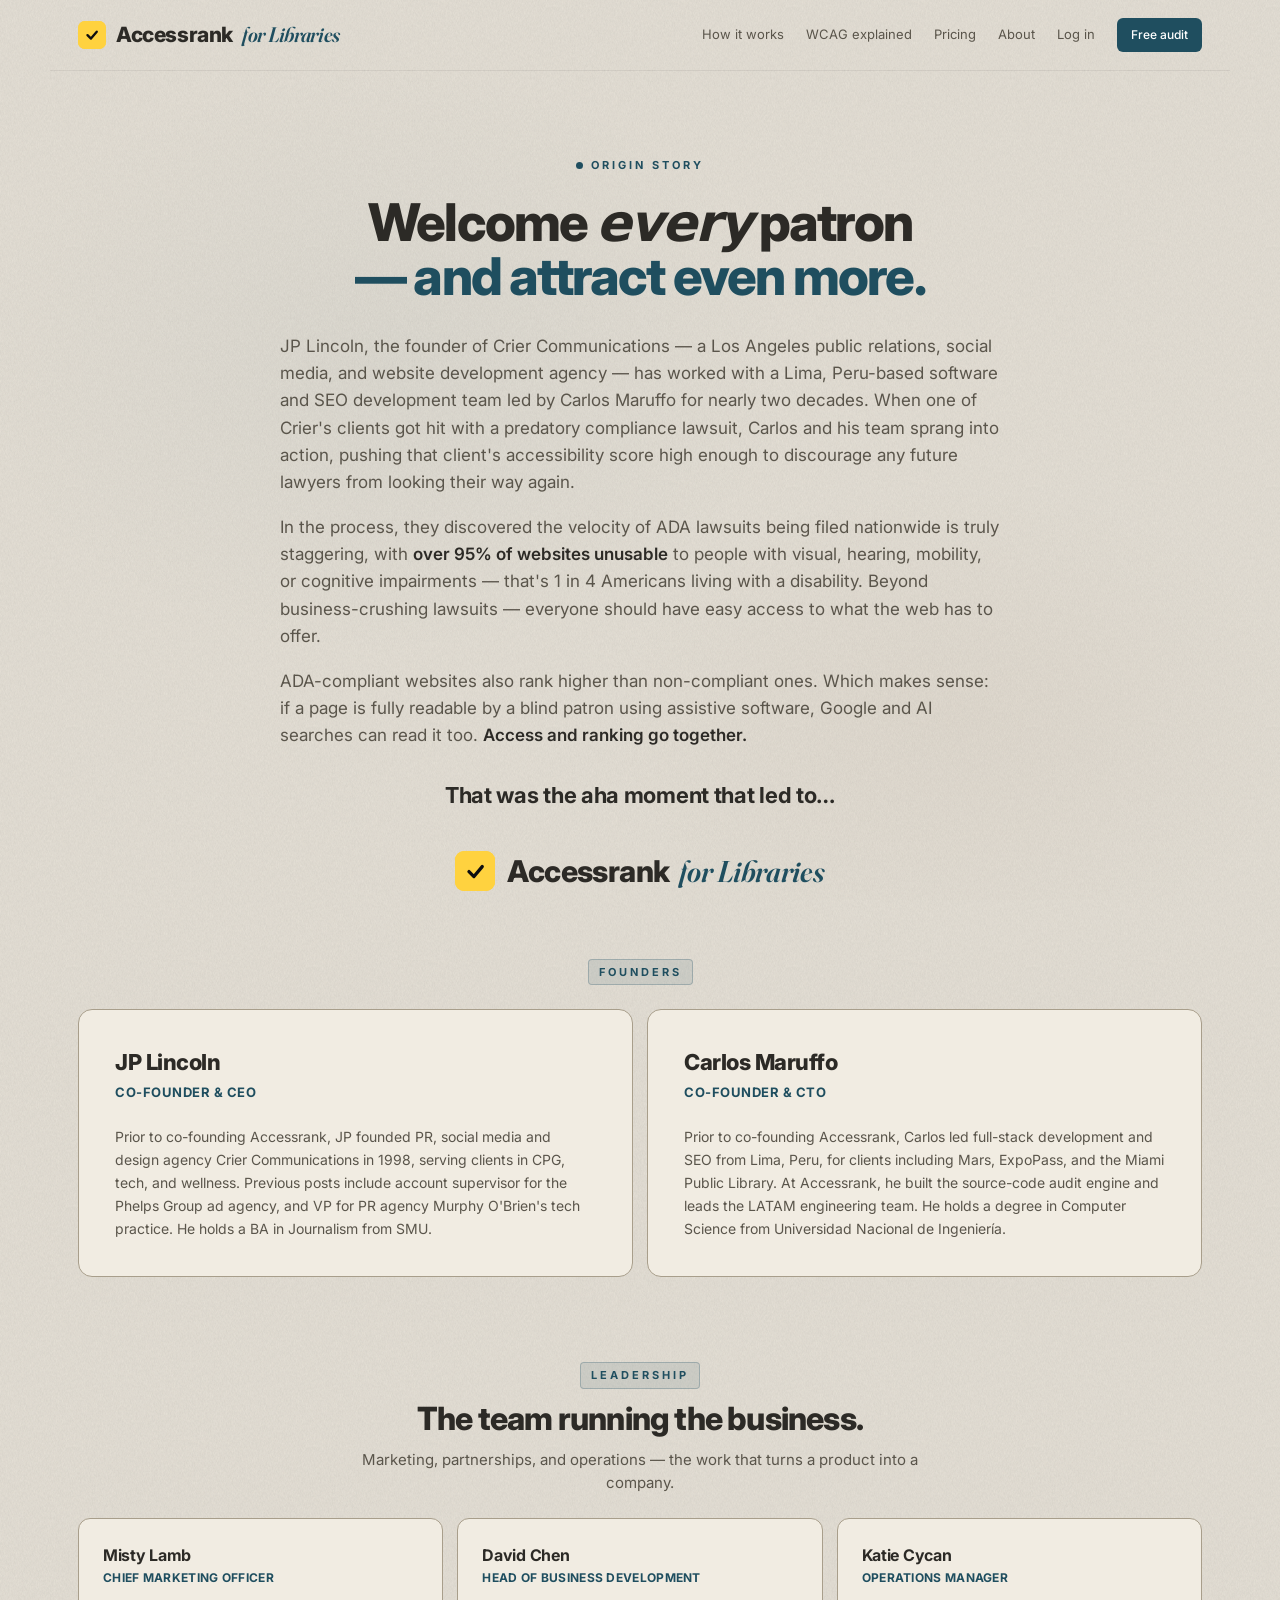
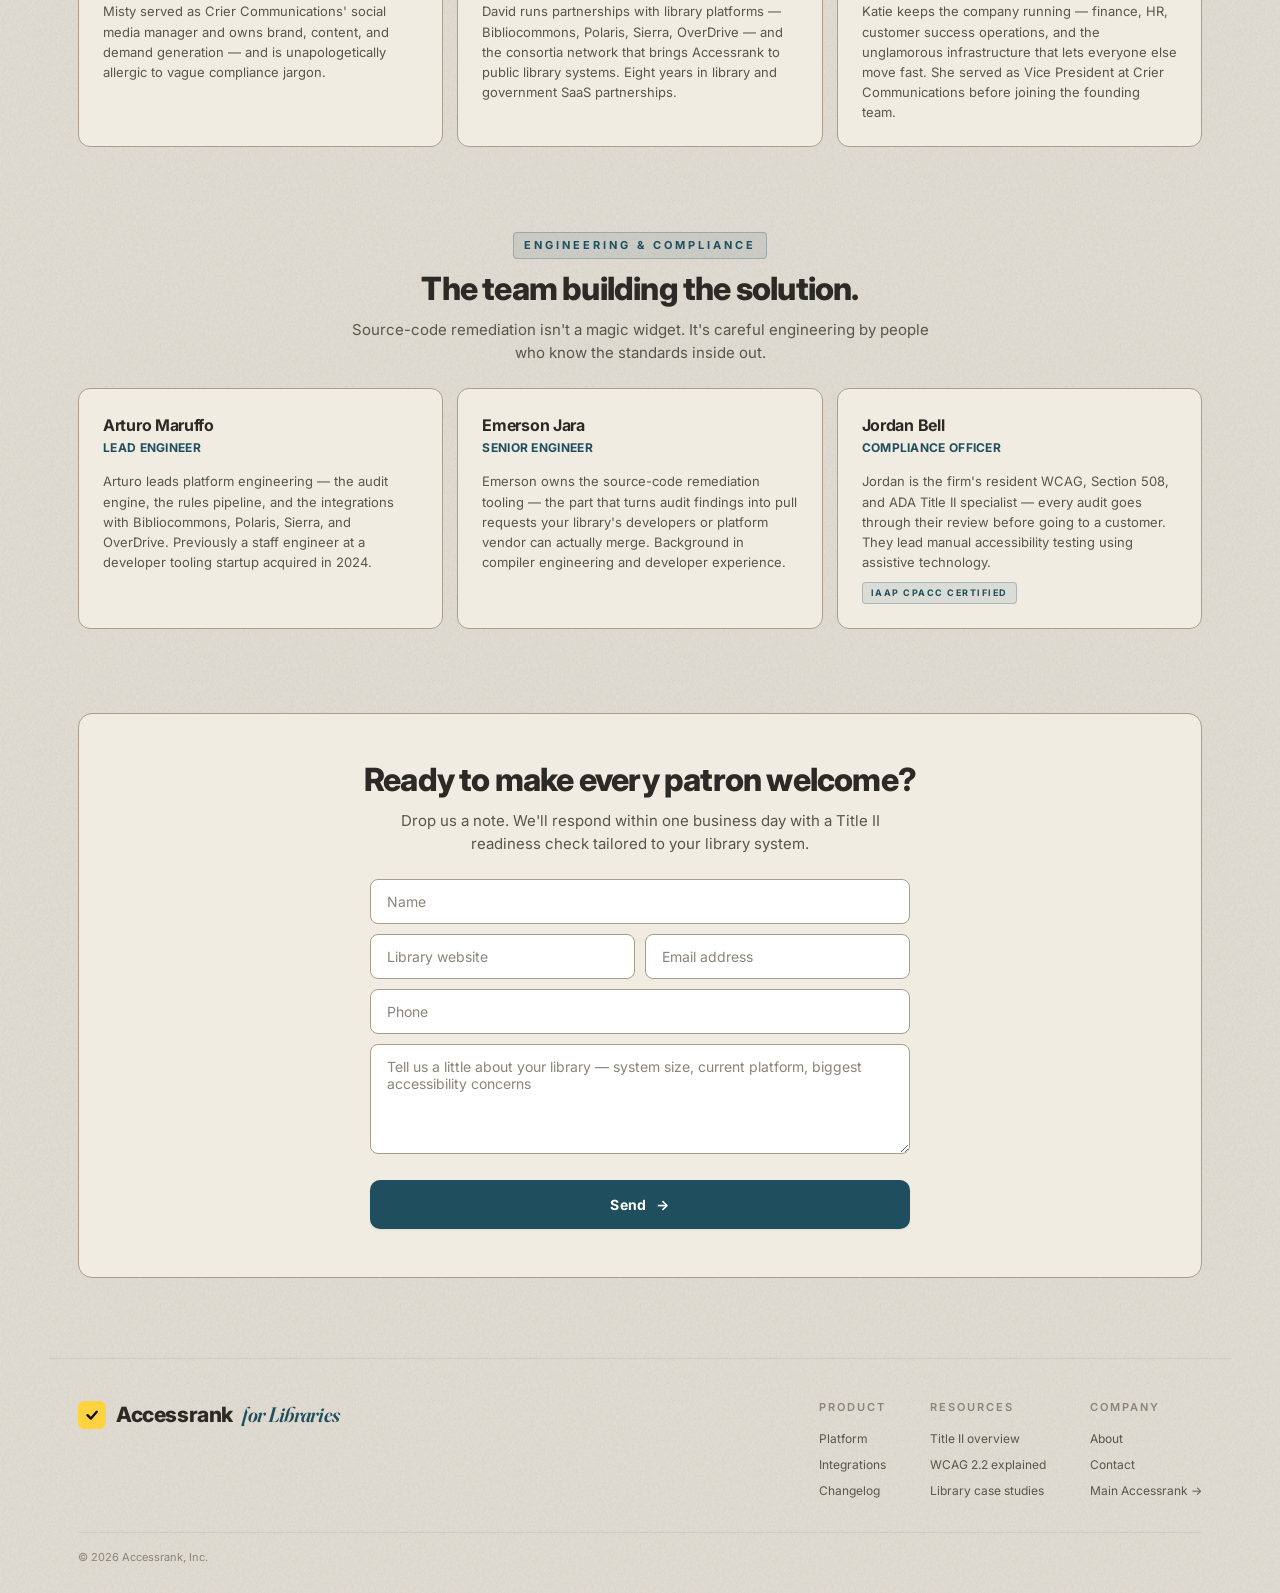
==== commit 00a9a4eb: "Add files via upload" ====
--- a/about.html
+++ b/about.html
@@ -3,87 +3,27 @@
 <head>
   <meta charset="UTF-8" />
   <meta name="viewport" content="width=device-width, initial-scale=1.0" />
-  <title>About — Accessrank</title>
-  <meta name="description" content="The team behind Accessrank — accessibility, SEO, and source-code remediation for DTC ecommerce." />
-  <meta name="robots" content="index, follow" />
-  <link rel="canonical" href="https://accessrank.com/about.html" />
-  <meta name="theme-color" content="#0E0E10" />
-
-  <!-- Open Graph -->
-  <meta property="og:title" content="About Accessrank — The team behind WCAG 2.2 compliance for DTC ecommerce" />
-  <meta property="og:description" content="The team behind Accessrank — accessibility, SEO, and source-code remediation for DTC ecommerce." />
-  <meta property="og:type" content="website" />
-  <meta property="og:url" content="https://accessrank.com/about.html" />
-  <meta property="og:image" content="https://accessrank.com/og-image.png" />
-  <meta property="og:image:width" content="1200" />
-  <meta property="og:image:height" content="630" />
-  <meta property="og:site_name" content="Accessrank" />
-
-  <!-- Twitter Card -->
-  <meta name="twitter:card" content="summary_large_image" />
-  <meta name="twitter:title" content="About Accessrank — WCAG 2.2 compliance for DTC ecommerce" />
-  <meta name="twitter:description" content="The team behind Accessrank — accessibility, SEO, and source-code remediation for DTC ecommerce." />
-  <meta name="twitter:image" content="https://accessrank.com/og-image.png" />
-
-  <!-- Favicon -->
-  <link rel="icon" href="/favicon.svg" type="image/svg+xml" />
-
-  <!-- Fonts — preload to avoid render blocking -->
+  <title>About — Accessrank for Libraries</title>
+  <meta name="description" content="The team behind Accessrank for Libraries — accessibility, Title II compliance, and source-code remediation built for public libraries." />
+
+  <!-- Fonts -->
   <link rel="preconnect" href="https://fonts.googleapis.com" />
   <link rel="preconnect" href="https://fonts.gstatic.com" crossorigin />
-  <link rel="preload" href="https://fonts.googleapis.com/css2?family=Inter:wght@400;500;600;700;800&family=JetBrains+Mono:wght@500;600&display=swap" as="style" onload="this.onload=null;this.rel='stylesheet'" />
-  <noscript><link rel="stylesheet" href="https://fonts.googleapis.com/css2?family=Inter:wght@400;500;600;700;800&family=JetBrains+Mono:wght@500;600&display=swap" /></noscript>
-
-  <!-- Reuse the parent site's CSS so brand stays consistent -->
-  <link rel="preload" href="styles.css" as="style" />
+  <link href="https://fonts.googleapis.com/css2?family=Inter:wght@400;500;600;700;800&family=Fraunces:ital,wght@1,500;1,600&display=swap" rel="stylesheet" />
+
+  <!-- Reuse the libraries site's CSS for navbar, footer, logo, body cloth texture -->
   <link rel="stylesheet" href="styles.css" />
-
-  <!-- JSON-LD structured data -->
-  <script type="application/ld+json">
-  {
-    "@context": "https://schema.org",
-    "@graph": [
-      {
-        "@type": "Organization",
-        "@id": "https://accessrank.com/#organization",
-        "name": "Accessrank",
-        "url": "https://accessrank.com/",
-        "logo": { "@type": "ImageObject", "url": "https://accessrank.com/favicon.svg" },
-        "employee": [
-          { "@type": "Person", "name": "JP Lincoln", "jobTitle": "Co-Founder & CEO" },
-          { "@type": "Person", "name": "Carlos Maruffo", "jobTitle": "Co-Founder & CTO" },
-          { "@type": "Person", "name": "Misty Lamb", "jobTitle": "Chief Marketing Officer" },
-          { "@type": "Person", "name": "David Chen", "jobTitle": "Head of Business Development" },
-          { "@type": "Person", "name": "Katie Cycan", "jobTitle": "Operations Manager" },
-          { "@type": "Person", "name": "Arturo Maruffo", "jobTitle": "Lead Engineer" },
-          { "@type": "Person", "name": "Emerson Jara", "jobTitle": "Senior Engineer" },
-          { "@type": "Person", "name": "Jordan Bell", "jobTitle": "Compliance Officer" }
-        ]
-      },
-      {
-        "@type": "AboutPage",
-        "@id": "https://accessrank.com/about.html#webpage",
-        "url": "https://accessrank.com/about.html",
-        "name": "About Accessrank — The team behind WCAG 2.2 compliance for DTC ecommerce",
-        "description": "The team behind Accessrank — accessibility, SEO, and source-code remediation for DTC ecommerce.",
-        "about": { "@id": "https://accessrank.com/#organization" }
-      }
-    ]
-  }
-  </script>
 
   <style>
     /* ==================================================================
-       ABOUT-PAGE-SPECIFIC STYLES
-       Layered on top of styles.css. Reuses tokens (--brand, --surface,
-       --hairline, etc.) and matches the parent site's spacing system
-       (1180px max-width, 28px page padding, 14px grid gaps).
+       ABOUT-PAGE-SPECIFIC STYLES — LIBRARIES VARIANT
+       Light taupe theme. Layered on top of the libraries styles.css.
        ================================================================== */
 
     .about-hero {
       max-width: 1180px;
       margin: 0 auto;
-      padding: 80px 28px 56px;
+      padding: 80px 28px 36px;
       text-align: center;
     }
     .about-hero .eyebrow {
@@ -92,27 +32,44 @@
       gap: 8px;
       font-size: 11px;
       letter-spacing: 3px;
-      color: var(--brand);
-      font-weight: 600;
+      color: var(--teal);
+      font-weight: 700;
       margin-bottom: 22px;
+      text-transform: uppercase;
     }
     .about-hero .eyebrow .dot {
       width: 7px; height: 7px;
       border-radius: 50%;
-      background: var(--brand);
+      background: var(--teal);
     }
     .about-hero h1 {
-      font-size: 56px;
+      font-size: 52px;
       line-height: 1.05;
       letter-spacing: -1.8px;
       font-weight: 800;
-      margin: 0 0 22px;
+      margin: 0 auto 28px;
       color: var(--text);
-    }
-    .about-hero h1 .accent { color: var(--brand); }
+      max-width: 880px;
+      text-align: center;
+    }
+    .about-hero h1 .accent { color: var(--teal); }
+    .about-hero h1 .emphasis {
+      display: inline-block;
+      font-style: italic;
+      transform-origin: center center;
+      animation: emphasis-swell 1000ms ease-in-out 800ms 1 both;
+    }
+    @keyframes emphasis-swell {
+      0%   { transform: scale(1); }
+      50%  { transform: scale(1.10); }
+      100% { transform: scale(1); }
+    }
+    @media (prefers-reduced-motion: reduce) {
+      .about-hero h1 .emphasis { animation: none; }
+    }
     .about-hero .lead {
-      font-size: 18px;
-      line-height: 1.55;
+      font-size: 17px;
+      line-height: 1.6;
       color: var(--text-soft);
       max-width: 720px;
       margin: 0 auto 18px;
@@ -128,9 +85,43 @@
       margin-top: 28px;
       text-align: center;
     }
-    .about-hero .lead-emphasis .accent { color: var(--brand); }
-
-    /* === Section eyebrows === */
+    .about-hero .lead-emphasis .accent {
+      font-family: 'Fraunces', serif;
+      font-style: italic;
+      font-weight: 600;
+      color: var(--teal);
+    }
+
+    /* Centered logo finale — closes the origin story.
+       Lives on its own line below "...led to…", scaled larger than nav for impact. */
+    .about-hero .logo-finale {
+      display: flex;
+      align-items: center;
+      justify-content: center;
+      gap: 12px;
+      font-weight: 800;
+      font-size: 30px;
+      letter-spacing: -0.6px;
+      color: var(--text);
+      margin: 28px auto 0;
+      padding-top: 8px;
+    }
+    .about-hero .logo-finale .logo-mark {
+      width: 40px; height: 40px;
+      border-radius: 9px;
+      flex-shrink: 0;
+    }
+    .about-hero .logo-finale .logo-suffix {
+      margin-left: -2px;
+    }
+
+    /* Mobile: pull the finale slightly tighter so it doesn't dominate */
+    @media (max-width: 600px) {
+      .about-hero .logo-finale { font-size: 24px; gap: 10px; }
+      .about-hero .logo-finale .logo-mark { width: 34px; height: 34px; }
+    }
+
+    /* === Section heads === */
     .about-section {
       max-width: 1180px;
       margin: 0 auto;
@@ -144,20 +135,20 @@
       display: inline-block;
       font-size: 11px;
       letter-spacing: 3px;
-      color: var(--brand);
-      font-weight: 600;
-      margin-bottom: 14px;
+      color: var(--teal);
+      font-weight: 700;
       padding: 4px 10px;
-      background: var(--brand-soft);
-      border: 1px solid var(--brand-border);
+      background: var(--teal-soft);
+      border: 1px solid var(--teal-border);
       border-radius: 4px;
+      text-transform: uppercase;
     }
     .about-section h2 {
-      font-size: 36px;
+      font-size: 32px;
       font-weight: 800;
       letter-spacing: -0.8px;
       color: var(--text);
-      margin: 0 0 12px;
+      margin: 12px 0 12px;
     }
     .about-section .section-sub {
       font-size: 15px;
@@ -167,7 +158,7 @@
       line-height: 1.55;
     }
 
-    /* === FOUNDERS — two large cards side by side === */
+    /* === FOUNDERS — two cards side by side === */
     .founders-grid {
       display: grid;
       grid-template-columns: 1fr 1fr;
@@ -177,7 +168,7 @@
       background: var(--surface);
       border-radius: 14px;
       padding: 36px;
-      border: 1px solid var(--hairline);
+      border: 1px solid var(--text-fainter);
     }
     .founder-head {
       margin-bottom: 22px;
@@ -191,9 +182,10 @@
     }
     .founder-title {
       font-size: 13px;
-      color: var(--brand);
-      font-weight: 600;
+      color: var(--teal);
+      font-weight: 700;
       letter-spacing: 0.5px;
+      text-transform: uppercase;
     }
     .founder-bio {
       font-size: 14px;
@@ -213,7 +205,7 @@
       background: var(--surface);
       border-radius: 12px;
       padding: 24px;
-      border: 1px solid var(--hairline);
+      border: 1px solid var(--text-fainter);
     }
     .team-head {
       margin-bottom: 14px;
@@ -227,9 +219,10 @@
     }
     .team-title {
       font-size: 12px;
-      color: var(--brand);
-      font-weight: 600;
+      color: var(--teal);
+      font-weight: 700;
       letter-spacing: 0.3px;
+      text-transform: uppercase;
     }
     .team-bio {
       font-size: 13px;
@@ -241,16 +234,17 @@
       display: inline-block;
       font-size: 9px;
       letter-spacing: 1.5px;
-      color: var(--brand);
+      color: var(--teal);
       font-weight: 700;
-      background: var(--brand-soft);
-      border: 1px solid var(--brand-border);
+      background: var(--teal-soft);
+      border: 1px solid var(--teal-border);
       padding: 3px 8px;
       border-radius: 4px;
       margin-top: 10px;
-    }
-
-    /* === Closing CTA === */
+      text-transform: uppercase;
+    }
+
+    /* === Contact form / closing band === */
     .about-cta-band {
       max-width: 1180px;
       margin: 0 auto;
@@ -261,7 +255,7 @@
       background: var(--surface);
       border-radius: 14px;
       padding: 48px 28px;
-      border: 1px solid var(--hairline);
+      border: 1px solid var(--text-fainter);
     }
     .about-cta-card h2 {
       font-size: 32px;
@@ -270,7 +264,9 @@
       color: var(--text);
       margin: 0 0 12px;
     }
-    .about-cta-card h2 .accent { color: var(--brand); }
+    .about-cta-card h2 .accent {
+      color: inherit;
+    }
     .about-cta-card p {
       font-size: 15px;
       color: var(--text-soft);
@@ -278,45 +274,14 @@
       margin: 0 auto 24px;
       line-height: 1.55;
     }
-    .about-cta-row {
-      display: flex;
-      gap: 10px;
-      justify-content: center;
-    }
-    .about-cta-primary {
-      background: var(--brand);
-      color: var(--bg);
-      padding: 13px 22px;
-      border-radius: 8px;
-      font-weight: 600;
-      font-size: 13px;
-      border: none;
-      cursor: pointer;
-      font-family: inherit;
-    }
-    .about-cta-secondary {
-      background: transparent;
-      color: var(--text);
-      padding: 13px 22px;
-      border-radius: 8px;
-      font-weight: 500;
-      font-size: 13px;
-      border: 1px solid rgba(255,255,255,0.4);
-      font-family: inherit;
-      cursor: pointer;
-      text-decoration: none;
-      display: inline-block;
-    }
-
-    /* === CONTACT FORM === */
+
+    /* === CONTACT FORM — light theme variant === */
     .contact-form {
       max-width: 540px;
       margin: 0 auto;
       text-align: left;
     }
-    .form-row {
-      margin-bottom: 10px;
-    }
+    .form-row { margin-bottom: 10px; }
     .form-row-split {
       display: grid;
       grid-template-columns: 1fr 1fr;
@@ -329,30 +294,30 @@
     .contact-form textarea {
       width: 100%;
       box-sizing: border-box;
-      background: #000000;
-      border: 1px solid rgba(255, 255, 255, 0.16);
-      color: var(--brand);
+      background: #FFFFFF;
+      border: 1px solid var(--text-fainter);
+      color: var(--text);
       padding: 13px 16px;
       border-radius: 8px;
       font-size: 14px;
       font-weight: 500;
       font-family: inherit;
-      transition: border-color 0.18s ease, background 0.18s ease;
+      transition: border-color 0.18s ease, box-shadow 0.18s ease;
     }
     .contact-form input::placeholder,
     .contact-form textarea::placeholder {
-      color: rgba(255, 210, 63, 0.65);
+      color: var(--text-faint);
       font-weight: 400;
     }
     .contact-form input:hover,
     .contact-form textarea:hover {
-      border-color: rgba(255, 255, 255, 0.28);
+      border-color: var(--text-faint);
     }
     .contact-form input:focus,
     .contact-form textarea:focus {
       outline: none;
-      border-color: var(--brand);
-      background: #000000;
+      border-color: var(--teal);
+      box-shadow: 0 0 0 3px rgba(31, 78, 95, 0.12);
     }
     .contact-form textarea {
       resize: vertical;
@@ -366,8 +331,8 @@
     }
     .form-submit {
       width: 100%;
-      background: var(--brand);
-      color: var(--bg);
+      background: var(--teal);
+      color: #FFFFFF;
       padding: 16px 28px;
       border-radius: 10px;
       font-weight: 700;
@@ -381,15 +346,15 @@
       justify-content: center;
       gap: 10px;
       transition: transform 0.15s ease, box-shadow 0.18s ease, background 0.15s ease;
-      box-shadow: 0 1px 2px rgba(0, 0, 0, 0.4);
+      box-shadow: 0 1px 2px rgba(0, 0, 0, 0.08);
     }
     .form-submit-arrow {
       display: inline-block;
       transition: transform 0.18s ease;
     }
     .form-submit:hover {
-      background: #FFDC5C;
-      box-shadow: 0 6px 16px rgba(255, 210, 63, 0.25);
+      background: #2a6478;
+      box-shadow: 0 6px 16px rgba(31, 78, 95, 0.25);
     }
     .form-submit:hover .form-submit-arrow {
       transform: translateX(3px);
@@ -398,7 +363,7 @@
       transform: translateY(1px);
     }
 
-    /* Visually-hidden labels for screen readers (placeholders are not labels) */
+    /* Visually-hidden labels for screen readers */
     .sr-only {
       position: absolute;
       width: 1px; height: 1px;
@@ -409,11 +374,10 @@
 
     /* === Responsive === */
     @media (max-width: 900px) {
-      .about-hero { padding: 56px 20px 36px; }
-      .about-hero h1 { font-size: 38px; letter-spacing: -1.4px; }
+      .about-hero { padding: 56px 20px 24px; }
       .about-hero .lead { font-size: 16px; }
+      .founders-grid { grid-template-columns: 1fr; }
       .team-grid { grid-template-columns: 1fr; }
-      .founders-grid { grid-template-columns: 1fr; }
       .founder-card { padding: 28px; }
       .about-section { padding: 28px 20px 36px; }
       .about-cta-band { padding: 28px 20px 56px; }
@@ -423,53 +387,259 @@
 </head>
 <body>
 
-  <!-- Skip navigation for keyboard users -->
-  <a href="#main-content" class="skip-link">Skip to main content</a>
-
-  <!-- ============================================================== -->
-  <!-- NAVIGATION (mirrors the main site)                             -->
-  <!-- ============================================================== -->
-  <nav class="nav" aria-label="Main navigation">
+  <!-- ============================================================== -->
+  <!-- NAV (mirrors the libraries site)                                -->
+  <!-- ============================================================== -->
+  <nav class="nav" aria-label="Primary">
     <a href="index.html" class="logo">
       <span class="logo-mark" aria-hidden="true">
-        <span class="layer layer-red" aria-hidden="true"></span>
-        <span class="layer layer-green" aria-hidden="true"></span>
-        <span class="layer layer-yellow" aria-hidden="true"></span>
-        <span class="icon icon-yellow" aria-hidden="true">
+        <span class="layer layer-red"></span>
+        <span class="layer layer-green"></span>
+        <span class="layer layer-yellow"></span>
+        <span class="icon icon-yellow">
           <svg viewBox="0 0 14 14"><path d="M3 7 L6 10 L11 4" fill="none" stroke="#0E0E10" stroke-width="2" stroke-linecap="round" stroke-linejoin="round"/></svg>
         </span>
-        <span class="icon icon-red" aria-hidden="true">
+        <span class="icon icon-red">
           <svg viewBox="0 0 14 14"><path d="M5.4 3 L8.6 3 L7.8 9 L6.2 9 Z" fill="#FFFFFF"/><circle cx="7" cy="11.4" r="1.6" fill="#FFFFFF"/></svg>
         </span>
-        <span class="icon icon-green" aria-hidden="true">
+        <span class="icon icon-green">
           <svg viewBox="0 0 14 14"><path d="M3 7 L6 10 L11 4" fill="none" stroke="#0E0E10" stroke-width="2" stroke-linecap="round" stroke-linejoin="round"/></svg>
         </span>
-        <span class="swipe swipe-1" aria-hidden="true"></span>
-        <span class="swipe swipe-2" aria-hidden="true"></span>
-        <span class="swipe swipe-3" aria-hidden="true"></span>
+        <span class="swipe swipe-1"></span>
+        <span class="swipe swipe-2"></span>
+        <span class="swipe swipe-3"></span>
       </span>
-      Accessrank
+      Accessrank <span class="logo-suffix">for Libraries</span>
     </a>
     <div class="nav-right">
-      <a href="index.html#product">Product</a>
+      <a href="index.html#how-it-works">How it works</a>
       <a href="index.html#wcag">WCAG explained</a>
       <a href="index.html#pricing">Pricing</a>
       <a href="about.html" aria-current="page">About</a>
       <a href="#">Log in</a>
       <a href="index.html#audit-card" class="cta-nav">Free audit</a>
     </div>
-    <button class="hamburger" id="hamburger" aria-label="Open menu" aria-expanded="false" aria-controls="mobile-menu">
+    <button class="hamburger" aria-label="Toggle menu" aria-expanded="false">
       <span class="ham-line"></span>
       <span class="ham-line"></span>
       <span class="ham-line"></span>
     </button>
   </nav>
 
-  <!-- Full-screen mobile menu (outside nav so it covers full viewport) -->
-  <div class="mobile-menu" id="mobile-menu" role="dialog" aria-modal="true" aria-label="Navigation menu" aria-hidden="true">
-    <div class="mm-header">
-      <div class="logo" aria-hidden="true">
-        <span class="logo-mark">
+
+  <!-- ============================================================== -->
+  <!-- HERO / ORIGIN STORY                                             -->
+  <!-- ============================================================== -->
+  <section class="about-hero">
+    <div class="eyebrow"><span class="dot"></span>ORIGIN STORY</div>
+    <h1>Welcome <span class="emphasis">every</span> patron<br><span class="accent">— and attract even more.</span></h1>
+    <p class="lead">
+      JP Lincoln, the founder of Crier Communications — a Los Angeles public relations, social media, and website development agency — has worked with a Lima, Peru-based software and SEO development team led by Carlos Maruffo for nearly two decades. When one of Crier's clients got hit with a predatory compliance lawsuit, Carlos and his team sprang into action, pushing that client's accessibility score high enough to discourage any future lawyers from looking their way again.
+    </p>
+    <p class="lead">
+      In the process, they discovered the velocity of ADA lawsuits being filed nationwide is truly staggering, with <strong>over 95% of websites unusable</strong> to people with visual, hearing, mobility, or cognitive impairments — that's 1 in 4 Americans living with a disability. Beyond business-crushing lawsuits — everyone should have easy access to what the web has to offer.
+    </p>
+    <p class="lead">
+      ADA-compliant websites also rank higher than non-compliant ones. Which makes sense: if a page is fully readable by a blind patron using assistive software, Google and AI searches can read it too. <strong>Access and ranking go together.</strong>
+    </p>
+    <p class="lead lead-emphasis">
+      That was the aha moment that led to&hellip;
+    </p>
+    <div class="logo logo-finale" aria-label="Accessrank for Libraries">
+      <span class="logo-mark" aria-hidden="true">
+        <span class="layer layer-red"></span>
+        <span class="layer layer-green"></span>
+        <span class="layer layer-yellow"></span>
+        <span class="icon icon-yellow">
+          <svg viewBox="0 0 14 14"><path d="M3 7 L6 10 L11 4" fill="none" stroke="#0E0E10" stroke-width="2" stroke-linecap="round" stroke-linejoin="round"/></svg>
+        </span>
+        <span class="icon icon-red">
+          <svg viewBox="0 0 14 14"><path d="M5.4 3 L8.6 3 L7.8 9 L6.2 9 Z" fill="#FFFFFF"/><circle cx="7" cy="11.4" r="1.6" fill="#FFFFFF"/></svg>
+        </span>
+        <span class="icon icon-green">
+          <svg viewBox="0 0 14 14"><path d="M3 7 L6 10 L11 4" fill="none" stroke="#0E0E10" stroke-width="2" stroke-linecap="round" stroke-linejoin="round"/></svg>
+        </span>
+        <span class="swipe swipe-1"></span>
+        <span class="swipe swipe-2"></span>
+        <span class="swipe swipe-3"></span>
+      </span>
+      Accessrank <span class="logo-suffix">for Libraries</span>
+    </div>
+  </section>
+
+  <!-- ============================================================== -->
+  <!-- FOUNDERS                                                        -->
+  <!-- ============================================================== -->
+  <section class="about-section">
+    <div class="about-section-head">
+      <span class="about-section-eyebrow">FOUNDERS</span>
+    </div>
+
+    <div class="founders-grid">
+
+      <article class="founder-card">
+        <div class="founder-head">
+          <h3 class="founder-name">JP Lincoln</h3>
+          <div class="founder-title">CO-FOUNDER &amp; CEO</div>
+        </div>
+        <p class="founder-bio">
+          Prior to co-founding Accessrank, JP founded PR, social media and design agency Crier Communications in 1998, serving clients in CPG, tech, and wellness. Previous posts include account supervisor for the Phelps Group ad agency, and VP for PR agency Murphy O'Brien's tech practice. He holds a BA in Journalism from SMU.
+        </p>
+      </article>
+
+      <article class="founder-card">
+        <div class="founder-head">
+          <h3 class="founder-name">Carlos Maruffo</h3>
+          <div class="founder-title">CO-FOUNDER &amp; CTO</div>
+        </div>
+        <p class="founder-bio">
+          Prior to co-founding Accessrank, Carlos led full-stack development and SEO from Lima, Peru, for clients including Mars, ExpoPass, and the Miami Public Library. At Accessrank, he built the source-code audit engine and leads the LATAM engineering team. He holds a degree in Computer Science from Universidad Nacional de Ingeniería.
+        </p>
+      </article>
+
+    </div>
+  </section>
+
+  <!-- ============================================================== -->
+  <!-- LEADERSHIP                                                      -->
+  <!-- ============================================================== -->
+  <section class="about-section">
+    <div class="about-section-head">
+      <span class="about-section-eyebrow">LEADERSHIP</span>
+      <h2>The team running the business.</h2>
+      <p class="section-sub">Marketing, partnerships, and operations — the work that turns a product into a company.</p>
+    </div>
+
+    <div class="team-grid">
+
+      <article class="team-card">
+        <div class="team-head">
+          <h4 class="team-name">Misty Lamb</h4>
+          <div class="team-title">CHIEF MARKETING OFFICER</div>
+        </div>
+        <p class="team-bio">
+          Misty served as Crier Communications' social media manager and owns brand, content, and demand generation — and is unapologetically allergic to vague compliance jargon.
+        </p>
+      </article>
+
+      <article class="team-card">
+        <div class="team-head">
+          <h4 class="team-name">David Chen</h4>
+          <div class="team-title">HEAD OF BUSINESS DEVELOPMENT</div>
+        </div>
+        <p class="team-bio">
+          David runs partnerships with library platforms — Bibliocommons, Polaris, Sierra, OverDrive — and the consortia network that brings Accessrank to public library systems. Eight years in library and government SaaS partnerships.
+        </p>
+      </article>
+
+      <article class="team-card">
+        <div class="team-head">
+          <h4 class="team-name">Katie Cycan</h4>
+          <div class="team-title">OPERATIONS MANAGER</div>
+        </div>
+        <p class="team-bio">
+          Katie keeps the company running — finance, HR, customer success operations, and the unglamorous infrastructure that lets everyone else move fast. She served as Vice President at Crier Communications before joining the founding team.
+        </p>
+      </article>
+
+    </div>
+  </section>
+
+  <!-- ============================================================== -->
+  <!-- ENGINEERING & COMPLIANCE                                        -->
+  <!-- ============================================================== -->
+  <section class="about-section">
+    <div class="about-section-head">
+      <span class="about-section-eyebrow">ENGINEERING &amp; COMPLIANCE</span>
+      <h2>The team building the solution.</h2>
+      <p class="section-sub">Source-code remediation isn't a magic widget. It's careful engineering by people who know the standards inside out.</p>
+    </div>
+
+    <div class="team-grid">
+
+      <article class="team-card">
+        <div class="team-head">
+          <h4 class="team-name">Arturo Maruffo</h4>
+          <div class="team-title">LEAD ENGINEER</div>
+        </div>
+        <p class="team-bio">
+          Arturo leads platform engineering — the audit engine, the rules pipeline, and the integrations with Bibliocommons, Polaris, Sierra, and OverDrive. Previously a staff engineer at a developer tooling startup acquired in 2024.
+        </p>
+      </article>
+
+      <article class="team-card">
+        <div class="team-head">
+          <h4 class="team-name">Emerson Jara</h4>
+          <div class="team-title">SENIOR ENGINEER</div>
+        </div>
+        <p class="team-bio">
+          Emerson owns the source-code remediation tooling — the part that turns audit findings into pull requests your library's developers or platform vendor can actually merge. Background in compiler engineering and developer experience.
+        </p>
+      </article>
+
+      <article class="team-card">
+        <div class="team-head">
+          <h4 class="team-name">Jordan Bell</h4>
+          <div class="team-title">COMPLIANCE OFFICER</div>
+        </div>
+        <p class="team-bio">
+          Jordan is the firm's resident WCAG, Section 508, and ADA Title II specialist — every audit goes through their review before going to a customer. They lead manual accessibility testing using assistive technology.
+        </p>
+        <span class="team-cert">IAAP CPACC CERTIFIED</span>
+      </article>
+
+    </div>
+  </section>
+
+  <!-- ============================================================== -->
+  <!-- CONTACT FORM                                                    -->
+  <!-- ============================================================== -->
+  <section class="about-cta-band">
+    <div class="about-cta-card">
+      <h2>Ready to <span class="accent">make every patron welcome?</span></h2>
+      <p>Drop us a note. We'll respond within one business day with a Title II readiness check tailored to your library system.</p>
+
+      <form class="contact-form" id="contact-form" novalidate>
+        <div class="form-row">
+          <label for="contact-name" class="sr-only">Name</label>
+          <input type="text" id="contact-name" name="name" placeholder="Name" required />
+        </div>
+        <div class="form-row form-row-split">
+          <div class="form-col">
+            <label for="contact-website" class="sr-only">Library website</label>
+            <input type="url" id="contact-website" name="website" placeholder="Library website" />
+          </div>
+          <div class="form-col">
+            <label for="contact-email" class="sr-only">Email address</label>
+            <input type="email" id="contact-email" name="email" placeholder="Email address" required />
+          </div>
+        </div>
+        <div class="form-row">
+          <label for="contact-phone" class="sr-only">Phone</label>
+          <input type="tel" id="contact-phone" name="phone" placeholder="Phone" />
+        </div>
+        <div class="form-row">
+          <label for="contact-message" class="sr-only">Tell us a little about your library</label>
+          <textarea id="contact-message" name="message" rows="4" placeholder="Tell us a little about your library — system size, current platform, biggest accessibility concerns" required></textarea>
+        </div>
+        <div class="form-row form-actions">
+          <button type="submit" class="form-submit">
+            Send
+            <span class="form-submit-arrow" aria-hidden="true">→</span>
+          </button>
+        </div>
+      </form>
+    </div>
+  </section>
+
+
+  <!-- ============================================================== -->
+  <!-- FOOTER (mirrors libraries site)                                 -->
+  <!-- ============================================================== -->
+  <footer class="footer">
+    <div class="footer-top">
+      <a href="index.html" class="logo">
+        <span class="logo-mark" aria-hidden="true">
           <span class="layer layer-red"></span>
           <span class="layer layer-green"></span>
           <span class="layer layer-yellow"></span>
@@ -486,271 +656,26 @@
           <span class="swipe swipe-2"></span>
           <span class="swipe swipe-3"></span>
         </span>
-        Accessrank
-      </div>
-      <button class="mm-close" id="mm-close" aria-label="Close menu">
-        <span></span>
-        <span></span>
-      </button>
-    </div>
-    <nav class="mm-nav" aria-label="Mobile navigation">
-      <a href="index.html#product">Product</a>
-      <a href="index.html#wcag">WCAG explained</a>
-      <a href="index.html#pricing">Pricing</a>
-      <a href="about.html">About</a>
-      <a href="#">Log in</a>
-    </nav>
-    <div class="mm-footer">
-      <a href="#contact" class="mm-cta">Get a free audit →</a>
-      <p class="mm-tagline">WCAG 2.2 AA · Source-code fixes · 14 days</p>
-    </div>
-  </div>
-
-  <main id="main-content">
-
-  <!-- ============================================================== -->
-  <!-- HERO / ORIGIN STORY                                             -->
-  <!-- ============================================================== -->
-  <section class="about-hero">
-    <div class="eyebrow"><span class="dot"></span>ORIGIN STORY</div>
-    <h1>Fix the code.<br/>Own the <span class="accent">rank.</span></h1>
-    <p class="lead">
-      JP Lincoln, the founder of Crier Communications — a Los Angeles public relations, social media, and website development agency — has worked with a Lima, Peru-based software and SEO development team led by Carlos Maruffo for nearly two decades. When one of Crier's clients got hit with a predatory compliance lawsuit, Carlos and his team sprang into action, pushing that client's accessibility score high enough to discourage any future lawyers from looking their way again.
-    </p>
-    <p class="lead">
-      In the process, they discovered the velocity of ADA lawsuits being filed nationwide is truly staggering, with <strong>over 95% of websites unusable</strong> to people with visual, hearing, mobility, or cognitive impairments — that's 1 in 4 Americans living with a disability. Beyond business-crushing lawsuits — everyone should have easy access to what the web has to offer.
-    </p>
-    <p class="lead">
-      ADA-compliant websites also rank higher than non-compliant ones. Which makes sense: if a page is fully readable by a blind patron using assistive software, Google and AI searches can read it too. <strong>Access and ranking go together.</strong>
-    </p>
-    <p class="lead lead-emphasis">
-      That was the aha moment that led to <span class="accent">Accessrank.</span>
-    </p>
-  </section>
-
-  <!-- ============================================================== -->
-  <!-- FOUNDERS                                                        -->
-  <!-- ============================================================== -->
-  <section class="about-section">
-    <div class="about-section-head">
-      <span class="about-section-eyebrow">FOUNDERS</span>
-    </div>
-
-    <div class="founders-grid">
-
-      <article class="founder-card">
-        <div class="founder-head">
-          <div>
-            <h2 class="founder-name">JP Lincoln</h2>
-            <div class="founder-title">CO-FOUNDER &amp; CEO</div>
-          </div>
-        </div>
-        <p class="founder-bio">
-          Prior to co-founding Accessrank, JP founded PR, social media and design agency Crier Communications in 1998, serving clients in CPG, tech, and wellness. Previous posts include account supervisor for the Phelps Group ad agency, and VP for PR agency Murphy O'Brien's tech practice. He holds a BA in Journalism from SMU.
-        </p>
-      </article>
-
-      <article class="founder-card">
-        <div class="founder-head">
-          <div>
-            <h2 class="founder-name">Carlos Maruffo</h2>
-            <div class="founder-title">CO-FOUNDER &amp; CTO</div>
-          </div>
-        </div>
-        <p class="founder-bio">
-          Prior to co-founding Accessrank, Carlos led full-stack development and SEO from Lima, Peru, for clients including Mars, ExpoPass, and the Miami Public Library. At Accessrank, he built the source-code audit engine and leads the LATAM engineering team. He holds a degree in Computer Science from Universidad Nacional de Ingeniería.
-        </p>
-      </article>
-
-    </div>
-  </section>
-
-
-  <!-- ============================================================== -->
-  <!-- LEADERSHIP TEAM                                                 -->
-  <!-- ============================================================== -->
-  <section class="about-section">
-    <div class="about-section-head">
-      <span class="about-section-eyebrow">LEADERSHIP</span>
-      <h2>The team running the business.</h2>
-      <p class="section-sub">Marketing, partnerships, and operations — the work that turns a product into a company.</p>
-    </div>
-
-    <div class="team-grid">
-
-      <article class="team-card">
-        <div class="team-head">
-          <div>
-            <h3 class="team-name">Misty Lamb</h3>
-            <div class="team-title">CHIEF MARKETING OFFICER</div>
-          </div>
-        </div>
-        <p class="team-bio">
-          Misty served as Crier Communications' social media manager and owns brand, content, and demand generation — and is unapologetically allergic to vague compliance jargon.
-        </p>
-      </article>
-
-      <article class="team-card">
-        <div class="team-head">
-          <div>
-            <h3 class="team-name">David Chen</h3>
-            <div class="team-title">HEAD OF BUSINESS DEVELOPMENT</div>
-          </div>
-        </div>
-        <p class="team-bio">
-          David runs partnerships with Shopify, BigCommerce, and the agency network that brings Accessrank to mid-market brands. Eight years in ecommerce SaaS partnerships before joining the founding team.
-        </p>
-      </article>
-
-      <article class="team-card">
-        <div class="team-head">
-          <div>
-            <h3 class="team-name">Katie Cycan</h3>
-            <div class="team-title">OPERATIONS MANAGER</div>
-          </div>
-        </div>
-        <p class="team-bio">
-          Katie keeps the company running — finance, HR, customer success operations, and the unglamorous infrastructure that lets everyone else move fast. She served as Vice President at Crier Communications before joining the founding team.
-        </p>
-      </article>
-
-    </div>
-  </section>
-
-  <!-- ============================================================== -->
-  <!-- ENGINEERING & COMPLIANCE                                        -->
-  <!-- ============================================================== -->
-  <section class="about-section">
-    <div class="about-section-head">
-      <span class="about-section-eyebrow">ENGINEERING &amp; COMPLIANCE</span>
-      <h2>The team building the solution.</h2>
-      <p class="section-sub">Source-code remediation isn't a magic widget. It's careful engineering by people who know the standards inside out.</p>
-    </div>
-
-    <div class="team-grid">
-
-      <article class="team-card">
-        <div class="team-head">
-          <div>
-            <h3 class="team-name">Arturo Maruffo</h3>
-            <div class="team-title">LEAD ENGINEER</div>
-          </div>
-        </div>
-        <p class="team-bio">
-          Arturo leads platform engineering — the audit engine, the rules pipeline, and the integrations with Shopify, BigCommerce, and WooCommerce. Previously a staff engineer at a developer tooling startup acquired in 2024.
-        </p>
-      </article>
-
-      <article class="team-card">
-        <div class="team-head">
-          <div>
-            <h3 class="team-name">Emerson Jara</h3>
-            <div class="team-title">SENIOR ENGINEER</div>
-          </div>
-        </div>
-        <p class="team-bio">
-          Emerson owns the source-code remediation tooling — the part that turns audit findings into pull requests your developers can actually merge. Background in compiler engineering and developer experience.
-        </p>
-      </article>
-
-      <article class="team-card">
-        <div class="team-head">
-          <div>
-            <h3 class="team-name">Jordan Bell</h3>
-            <div class="team-title">COMPLIANCE OFFICER</div>
-          </div>
-        </div>
-        <p class="team-bio">
-          Jordan is the firm's resident WCAG and ADA specialist — every audit goes through their review before going to a customer. They lead manual accessibility testing using assistive technology.
-        </p>
-        <span class="team-cert">IAAP CPACC CERTIFIED</span>
-      </article>
-
-    </div>
-  </section>
-
-  <!-- ============================================================== -->
-  <!-- CONTACT FORM                                                    -->
-  <!-- ============================================================== -->
-  <section class="about-cta-band" id="contact">
-    <div class="about-cta-card">
-      <h2>Want higher ranks and <span class="accent">fewer lawyers?</span></h2>
-      <p>Tell us about your store and what you're up against. We'll come back within one business day with a free audit and a plan for getting you to WCAG 2.2 AA — without breaking your site or your budget.</p>
-
-      <form class="contact-form" id="contact-form" action="https://formspree.io/f/mjgleepz" method="POST" novalidate>
-        <!-- Hidden fields for Formspree routing -->
-        <input type="hidden" name="_cc" value="jp@crierpr.com" />
-        <input type="hidden" name="_subject" value="New Accessrank inquiry" />
-
-        <div class="form-row">
-          <label for="contact-name" class="sr-only">Name</label>
-          <input type="text" id="contact-name" name="name" placeholder="Name" required />
-        </div>
-        <div class="form-row form-row-split">
-          <div class="form-col">
-            <label for="contact-website" class="sr-only">Website</label>
-            <input type="url" id="contact-website" name="website" placeholder="Website" />
-          </div>
-          <div class="form-col">
-            <label for="contact-email" class="sr-only">Email address</label>
-            <input type="email" id="contact-email" name="email" placeholder="Email address" required />
-          </div>
-        </div>
-        <div class="form-row">
-          <label for="contact-phone" class="sr-only">Phone</label>
-          <input type="tel" id="contact-phone" name="phone" placeholder="Phone" />
-        </div>
-        <div class="form-row">
-          <label for="contact-message" class="sr-only">Tell us a little about your project needs</label>
-          <textarea id="contact-message" name="message" rows="4" placeholder="Tell us a little about your project needs" required></textarea>
-        </div>
-        <div class="form-row form-actions">
-          <button type="submit" class="form-submit">
-            Send
-            <span class="form-submit-arrow" aria-hidden="true">→</span>
-          </button>
-        </div>
-      </form>
-    </div>
-  </section>
-
-  <!-- ============================================================== -->
-  <!-- FOOTER                                                           -->
-  <!-- ============================================================== -->
-  <footer class="footer">
-    <div class="footer-top">
-      <div class="logo">
-        <span class="logo-mark" aria-hidden="true">
-          <span class="layer layer-red" aria-hidden="true"></span>
-          <span class="layer layer-green" aria-hidden="true"></span>
-          <span class="layer layer-yellow" aria-hidden="true"></span>
-          <span class="icon icon-yellow" aria-hidden="true">
-            <svg viewBox="0 0 14 14"><path d="M3 7 L6 10 L11 4" fill="none" stroke="#0E0E10" stroke-width="2" stroke-linecap="round" stroke-linejoin="round"/></svg>
-          </span>
-          <span class="icon icon-red" aria-hidden="true">
-            <svg viewBox="0 0 14 14"><path d="M5.4 3 L8.6 3 L7.8 9 L6.2 9 Z" fill="#FFFFFF"/><circle cx="7" cy="11.4" r="1.6" fill="#FFFFFF"/></svg>
-          </span>
-          <span class="icon icon-green" aria-hidden="true">
-            <svg viewBox="0 0 14 14"><path d="M3 7 L6 10 L11 4" fill="none" stroke="#0E0E10" stroke-width="2" stroke-linecap="round" stroke-linejoin="round"/></svg>
-          </span>
-          <span class="swipe swipe-1" aria-hidden="true"></span>
-          <span class="swipe swipe-2" aria-hidden="true"></span>
-          <span class="swipe swipe-3" aria-hidden="true"></span>
-        </span>
-        Accessrank
-      </div>
+        Accessrank <span class="logo-suffix">for Libraries</span>
+      </a>
       <div class="footer-cols">
         <div class="footer-col">
-          <p class="footer-col-head">PRODUCT</p>
-          <a href="index.html#product">Platform</a><a href="index.html">Integrations</a><a href="index.html">Changelog</a>
+          <h4>PRODUCT</h4>
+          <a>Platform</a>
+          <a>Integrations</a>
+          <a>Changelog</a>
         </div>
         <div class="footer-col">
-          <p class="footer-col-head">COMPANY</p>
-          <a href="about.html">About</a><a href="#">Customers</a><a href="#">Careers</a>
+          <h4>RESOURCES</h4>
+          <a>Title II overview</a>
+          <a>WCAG 2.2 explained</a>
+          <a>Library case studies</a>
         </div>
         <div class="footer-col">
-          <p class="footer-col-head">RESOURCES</p>
-          <a href="index.html#wcag">WCAG 2.2 explained</a><a href="index.html">EAA &amp; ADA guide</a><a href="index.html">Blog</a>
+          <h4>COMPANY</h4>
+          <a href="about.html">About</a>
+          <a>Contact</a>
+          <a>Main Accessrank →</a>
         </div>
       </div>
     </div>
@@ -759,95 +684,35 @@
     </div>
   </footer>
 
-  </main>
-
-  <!-- ============================================================== -->
-  <!-- MOBILE-MENU + CONTACT FORM SCRIPT                              -->
+
+  <!-- ============================================================== -->
+  <!-- CONTACT FORM HANDLER                                            -->
   <!-- ============================================================== -->
   <script>
-    /* Mobile menu toggle */
-    (function () {
-      const hamburger = document.getElementById('hamburger');
-      const menu      = document.getElementById('mobile-menu');
-      const closeBtn  = document.getElementById('mm-close');
-
-      if (!hamburger || !menu) return;
-
-      function openMenu() {
-        menu.classList.add('open');
-        menu.setAttribute('aria-hidden', 'false');
-        hamburger.setAttribute('aria-expanded', 'true');
-        document.body.classList.add('menu-open');
-        if (closeBtn) closeBtn.focus();
-      }
-
-      function closeMenu() {
-        menu.classList.remove('open');
-        menu.setAttribute('aria-hidden', 'true');
-        hamburger.setAttribute('aria-expanded', 'false');
-        document.body.classList.remove('menu-open');
-        hamburger.focus();
-      }
-
-      hamburger.addEventListener('click', openMenu);
-      if (closeBtn) closeBtn.addEventListener('click', closeMenu);
-
-      menu.querySelectorAll('a').forEach(function (link) {
-        link.addEventListener('click', closeMenu);
-      });
-
-      document.addEventListener('keydown', function (e) {
-        if (e.key === 'Escape' && menu.classList.contains('open')) {
-          closeMenu();
-        }
-      });
-    })();
-
-    /* Contact form — Formspree fetch submission */
     (function () {
       const form = document.getElementById('contact-form');
       if (!form) return;
-
       form.addEventListener('submit', function (e) {
         e.preventDefault();
-
-        const nameVal    = form.querySelector('[name="name"]').value.trim();
-        const emailVal   = form.querySelector('[name="email"]').value.trim();
-        const messageVal = form.querySelector('[name="message"]').value.trim();
-
-        if (!nameVal || !emailVal || !messageVal) {
+        const data = {
+          name:    form.name.value.trim(),
+          website: form.website.value.trim(),
+          email:   form.email.value.trim(),
+          phone:   form.phone.value.trim(),
+          message: form.message.value.trim()
+        };
+        if (!data.name || !data.email || !data.message) {
           alert('Please fill in your name, email, and a brief message.');
           return;
         }
-
-        const submitBtn = form.querySelector('.form-submit');
-        submitBtn.disabled = true;
-        submitBtn.innerHTML = 'Sending… <span class="form-submit-arrow" aria-hidden="true"></span>';
-
-        const formData = new FormData(form);
-
-        fetch(form.action, {
-          method: 'POST',
-          headers: { 'Accept': 'application/json' },
-          body: formData
-        }).then(function (res) {
-          if (res.ok) {
-            form.innerHTML =
-              '<div style="text-align:center; padding:32px 0;">' +
-                '<div style="font-size:36px; margin-bottom:14px;">✓</div>' +
-                '<h3 style="font-size:20px; font-weight:700; color:#FFFFFF; margin:0 0 8px;">Thanks — we\'ll be in touch.</h3>' +
-                '<p style="font-size:14px; color:#D4D0C5; margin:0;">We typically respond within one business day.</p>' +
-              '</div>';
-          } else {
-            submitBtn.disabled = false;
-            submitBtn.innerHTML = 'Send <span class="form-submit-arrow" aria-hidden="true">→</span>';
-            alert('Something went wrong. Please try again.');
-          }
-        }).catch(function () {
-          submitBtn.disabled = false;
-          submitBtn.innerHTML = 'Send <span class="form-submit-arrow" aria-hidden="true">→</span>';
-          alert('Something went wrong. Please try again.');
-        });
+        // TODO: replace with your real submission endpoint
+        // fetch('/api/contact', { method: 'POST', body: JSON.stringify(data), ... })
+        form.innerHTML =
+          '<div style="text-align:center; padding:32px 0;">' +
+            '<div style="font-size:36px; margin-bottom:14px; color:#1F4E5F;">✓</div>' +
+            '<h3 style="font-size:20px; font-weight:700; color:#2C2A26; margin:0 0 8px;">Thanks — we\'ll be in touch.</h3>' +
+            '<p style="font-size:14px; color:#5A554B; margin:0;">We typically respond within one business day.</p>' +
+          '</div>';
       });
     })();
   </script>
--- a/styles.css
+++ b/styles.css
@@ -1,181 +1,1543 @@
 /* ==================================================================
-   ACCESSRANK — STYLES
+   ACCESSRANK FOR LIBRARIES — STYLES
    ==================================================================
-   Sections (Ctrl+F to jump):
-     0. SKIP NAV
-     1. DESIGN TOKENS
-     2. RESET / BASE + FOCUS
-     3. NAV
-     4. MOBILE MENU (full-screen overlay)
-     5. HERO
-     6. AUDIT CARD
-     7. MARQUEE
-     8. RISK STRIP
-     9. SEO / AI SEARCH
-    10. WCAG 2.2 EXPLAINER
-    11. OVERLAY WARNING
-    12. FEATURES
-    13. STATS STRIP
-    14. TESTIMONIAL
-    15. PRICING
-    16. FOOTER
-    17. RESPONSIVE (1024 / 900 / 640px)
-    18. SCROLL ANIMATIONS
+   Sister site of Accessrank. Built for public libraries.
+   Palette: LIBRARY STONE (cool grey-taupe + deep teal accent)
+
+   Sections (Cmd/Ctrl+F to jump):
+     1. DESIGN TOKENS  — colors, type, spacing
+     2. RESET / BASE
+     3. NAV + MOBILE MENU
+     4. HERO
+     5. AUDIT CARD (live audit widget)
+     6. MARQUEE (scrolling library platform list)
+     7. STAKES STRIP ("Why this matters")
+     8. WCAG 2.2 EXPLAINER
+     9. OVERLAY WARNING
+    10. FEATURES ("How it works")
+    11. STATS STRIP
+    12. TESTIMONIAL (head librarian)
+    13. PRICING (tiered by collection size)
+    14. FOOTER
+    15. RESPONSIVE
+    16. SCROLL-TRIGGERED FADE-IN
+    17. LOGO MARK ANIMATION (3-state diagonal sweep)
    ================================================================== */
 
 
-/* ==================================================================
-   0. SKIP NAV
-   ================================================================== */
-.skip-link {
+/* ──────────────────────────────────────────────────────────────────
+   1. DESIGN TOKENS
+   ────────────────────────────────────────────────────────────────── */
+:root {
+  /* Brand colors */
+  --brand:           #FFD23F;   /* Brand yellow — logo, CTAs, accents (shared with main Accessrank) */
+  --brand-soft:      rgba(255, 210, 63, 0.18);
+  --brand-border:    rgba(255, 210, 63, 0.45);
+
+  /* Library Stone neutrals (the major change vs. main Accessrank) */
+  --bg:              #E5E0D6;   /* Page background — cool grey-taupe, like Carnegie library walls */
+  --surface:         #F1ECE2;   /* Cards, audit widget — slightly lighter than bg */
+  --surface-2:      #DCD6C9;    /* Subtle wells/strips */
+
+  /* Civic/institutional accent */
+  --teal:            #1F4E5F;   /* Deep teal — stakes accent, primary CTA, headline accents */
+  --teal-soft:       rgba(31, 78, 95, 0.10);
+  --teal-border:     rgba(31, 78, 95, 0.25);
+
+  /* Text on light surface */
+  --text:            #2C2A26;   /* Primary text */
+  --text-soft:       #5A554B;   /* Body copy */
+  --text-faint:      #8B8478;   /* Meta / captions */
+  --text-fainter:    #A89E8B;   /* Borders, dividers */
+
+  /* Semantic */
+  --warning-red:     #B5443A;   /* Earthy red, less neon than main site — for the warning icon only */
+
+  /* Hairlines on light bg need to be darker, not brighter */
+  --hairline:        rgba(44, 42, 38, 0.08);
+  --hairline-strong: rgba(44, 42, 38, 0.14);
+
+  /* Typography scales */
+  --h1-size:         48px;
+  --h2-size:         34px;
+  --body-size:       16px;
+
+  /* Easing */
+  --ease-out:        cubic-bezier(0.23, 1, 0.32, 1);
+}
+
+
+/* ──────────────────────────────────────────────────────────────────
+   2. RESET / BASE
+   ────────────────────────────────────────────────────────────────── */
+* { box-sizing: border-box; }
+
+html, body {
+  margin: 0;
+  padding: 0;
+  background-color: var(--bg);
+  /* Cloth-bound book texture — Option D: anisotropic SVG turbulence
+     simulates directional bookcloth (Buckram) thread structure, plus
+     two faint age-mottling washes. Pure CSS / inline SVG — no image
+     files, no extra HTTP requests. */
+  background-image:
+    url("data:image/svg+xml;utf8,<svg xmlns='http://www.w3.org/2000/svg' width='240' height='240'><filter id='w'><feTurbulence type='fractalNoise' baseFrequency='2.5 0.4' numOctaves='3' stitchTiles='stitch'/><feColorMatrix values='0 0 0 0 0.17  0 0 0 0 0.16  0 0 0 0 0.15  0 0 0 0.13 0'/></filter><rect width='100%25' height='100%25' filter='url(%23w)'/></svg>"),
+    radial-gradient(ellipse 700px 500px at 30% 40%,
+      rgba(31, 78, 95, 0.04) 0%, transparent 60%),
+    radial-gradient(ellipse 600px 400px at 75% 80%,
+      rgba(120, 80, 50, 0.04) 0%, transparent 60%);
+  background-attachment: scroll, fixed, fixed;
+  color: var(--text-soft);
+  font-family: 'Inter', system-ui, -apple-system, BlinkMacSystemFont, sans-serif;
+  -webkit-font-smoothing: antialiased;
+  -moz-osx-font-smoothing: grayscale;
+  line-height: 1.5;
+}
+
+a { text-decoration: none; color: inherit; }
+
+button {
+  font-family: inherit;
+  cursor: pointer;
+  border: none;
+  background: transparent;
+}
+
+input { font-family: inherit; }
+
+img { max-width: 100%; display: block; }
+
+.container { max-width: 1180px; margin: 0 auto; }
+
+/* Visually hidden — for skip links and screen-reader-only labels */
+.sr-only {
   position: absolute;
-  top: -100%;
-  left: 16px;
-  z-index: 9999;
-  background: var(--brand);
-  color: var(--bg);
-  padding: 10px 20px;
-  border-radius: 0 0 8px 8px;
-  font-weight: 600;
-  font-size: 14px;
-  text-decoration: none;
-  transition: top 0.15s;
-}
-.skip-link:focus { top: 0; }
-
-
-/* ==================================================================
-   1. DESIGN TOKENS
-   ================================================================== */
-:root {
-  --brand:           #FFD23F;
-  --brand-soft:      rgba(255, 210, 63, 0.12);
-  --brand-border:    rgba(255, 210, 63, 0.30);
-  --warning:         #FF6B47;
-  --warning-soft:    #FF8B6E;
-  --stakes-accent:   #3B82F6;
-
-  --bg:              #0E0E10;
-  --surface:         #1A1A1D;
-  --text:            #FFFFFF;
-  --text-soft:       #D4D0C5;
-  --text-muted:      #B5B0A4;
-  --text-faint:      #9A9590;
-  --text-fainter:    #888480;   /* bumped from #6B6760 — passes 4.5:1 on --bg */
-  --hairline:        rgba(240, 237, 229, 0.14);
-  --hairline-strong: rgba(240, 237, 229, 0.18);
-
-  --h1-size:         48px;
-  --h2-size:         36px;
-  --body-size:       16px;
-  --caption-size:    11px;
-
-  --ease-out:        cubic-bezier(0.23, 1, 0.32, 1);
-}
-
-
-/* ==================================================================
-   2. RESET / BASE + FOCUS
-   ================================================================== */
-* { box-sizing: border-box; }
-html { scroll-behavior: smooth; }
-
-body {
-  font-family: 'Inter', system-ui, -apple-system, sans-serif;
-  background: var(--bg);
-  color: var(--text-soft);
-  margin: 0;
-  overflow-x: hidden;
-  position: relative;
-  isolation: isolate;
-}
-
-body::before,
-body::after {
-  content: '';
-  position: fixed;
-  inset: -10%;
-  pointer-events: none;
-  z-index: -1;
-}
-
-body::before {
-  background:
-    radial-gradient(800px circle at 30% 30%, rgba(28, 50, 100, 0.55) 0%, rgba(28, 50, 100, 0) 55%),
-    radial-gradient(700px circle at 70% 65%, rgba(110, 30, 35, 0.50) 0%, rgba(110, 30, 35, 0) 60%),
-    radial-gradient(600px circle at 75% 25%, rgba(20, 70, 90, 0.40) 0%, rgba(20, 70, 90, 0) 60%);
-  animation: blob-drift-1 18s ease-in-out infinite alternate;
-}
-
-body::after {
-  background:
-    radial-gradient(750px circle at 45% 80%, rgba(90, 28, 35, 0.42) 0%, rgba(90, 28, 35, 0) 60%),
-    radial-gradient(700px circle at 85% 90%, rgba(60, 22, 70, 0.45) 0%, rgba(60, 22, 70, 0) 60%),
-    radial-gradient(600px circle at 20% 55%, rgba(40, 50, 90, 0.40) 0%, rgba(40, 50, 90, 0) 60%);
-  animation: blob-drift-2 22s ease-in-out infinite alternate;
-}
-
-@keyframes blob-drift-1 {
-  0%   { transform: translate(-15%, -10%) scale(1);    }
-  50%  { transform: translate(20%, 12%)   scale(1.15); }
-  100% { transform: translate(-8%, 18%)   scale(0.95); }
-}
-@keyframes blob-drift-2 {
-  0%   { transform: translate(15%, 10%)   scale(1);    }
-  33%  { transform: translate(-22%, -8%)  scale(1.12); }
-  66%  { transform: translate(18%, 15%)   scale(0.95); }
-  100% { transform: translate(-12%, -15%) scale(1.08); }
-}
-
-@media (prefers-reduced-motion: reduce) {
-  body::before,
-  body::after { animation: none; }
-}
-
-a { text-decoration: none; }
-
-/* Universal focus styles */
-a:focus-visible,
-button:focus-visible,
-input:focus-visible,
-textarea:focus-visible,
-select:focus-visible {
-  outline: 2px solid var(--brand);
-  outline-offset: 2px;
-  border-radius: 4px;
-}
-
-button { font-family: inherit; cursor: pointer; border: none; background: transparent; }
-
-
-/* ==================================================================
-   3. NAV
-   ================================================================== */
+  width: 1px; height: 1px;
+  padding: 0; margin: -1px;
+  overflow: hidden;
+  clip: rect(0, 0, 0, 0);
+  border: 0;
+}
+
+
+/* ──────────────────────────────────────────────────────────────────
+   3. NAV + MOBILE MENU
+   ────────────────────────────────────────────────────────────────── */
 .nav {
   display: flex;
   align-items: center;
   justify-content: space-between;
   padding: 18px 28px;
-  border-bottom: 1px solid var(--hairline-strong);
+  border-bottom: 1px solid var(--hairline);
   max-width: 1180px;
   margin: 0 auto;
+}
+
+.logo {
+  display: flex;
+  align-items: center;
+  gap: 10px;
+  font-weight: 800;
+  font-size: 21px;
+  letter-spacing: -0.4px;
+  color: var(--text);
+}
+
+/* "for Libraries" sub-brand qualifier in the lockup.
+   Fraunces italic in deep teal — gives the library variant its own
+   editorial voice while the parent "Accessrank" stays in Inter 800.
+   The 2px left margin is intentionally tight; italic letterforms
+   lean left and create their own visual breathing room. */
+.logo-suffix {
+  font-family: 'Fraunces', Georgia, 'Times New Roman', serif;
+  font-weight: 600;
+  font-style: italic;
+  color: var(--teal);
+  letter-spacing: -0.3px;
+  margin-left: -1px;
+  font-variation-settings: "opsz" 144;
+}
+
+.nav-right {
+  display: flex;
+  gap: 22px;
+  align-items: center;
+  font-size: 13px;
+}
+
+.nav-right a:not(.cta-nav) { color: var(--text-soft); }
+.nav-right a:not(.cta-nav):hover { color: var(--text); }
+
+.cta-nav {
+  background: var(--teal);
+  color: #FFFFFF;
+  padding: 8px 14px;
+  border-radius: 6px;
+  font-weight: 500;
+  font-size: 12px;
+  transition: opacity 0.15s ease;
+}
+.cta-nav:hover { opacity: 0.9; }
+
+/* Hamburger — hidden on desktop, shown on mobile */
+.hamburger {
+  display: none;
+  width: 36px; height: 36px;
+  flex-direction: column;
+  justify-content: center;
+  align-items: center;
+  gap: 4px;
+  background: transparent;
+  border: 1px solid var(--hairline-strong);
+  border-radius: 8px;
+}
+.ham-line {
+  width: 16px; height: 2px;
+  background: var(--text);
+  transition: transform 0.25s var(--ease-out), opacity 0.25s var(--ease-out);
+}
+.hamburger[aria-expanded="true"] .ham-line:nth-child(1) { transform: translateY(6px) rotate(45deg); }
+.hamburger[aria-expanded="true"] .ham-line:nth-child(2) { opacity: 0; }
+.hamburger[aria-expanded="true"] .ham-line:nth-child(3) { transform: translateY(-6px) rotate(-45deg); }
+
+
+/* ──────────────────────────────────────────────────────────────────
+   4. HERO
+   ────────────────────────────────────────────────────────────────── */
+.hero {
+  display: grid;
+  grid-template-columns: 1.05fr 1fr;
+  gap: 40px;
+  padding: 64px 28px 56px;
+  align-items: center;
+  max-width: 1180px;
+  margin: 0 auto;
+}
+
+.eyebrow {
+  display: inline-flex;
+  align-items: center;
+  gap: 8px;
+  font-size: 11px;
+  letter-spacing: 3px;
+  color: var(--teal);
+  font-weight: 600;
+  margin-bottom: 22px;
+}
+
+.pulse-dot {
+  width: 7px; height: 7px;
+  border-radius: 50%;
+  background: var(--teal);
+  animation: pulse 2s ease-in-out infinite;
+}
+@keyframes pulse { 0%, 100% { opacity: 1; } 50% { opacity: 0.35; } }
+
+.hero h1 {
+  font-size: var(--h1-size);
+  line-height: 1.02;
+  letter-spacing: -1.8px;
+  font-weight: 800;
+  margin: 0 0 22px;
+  color: var(--text);
+}
+
+.hero h1 .accent { color: var(--teal); }
+
+.sub {
+  font-size: var(--body-size);
+  line-height: 1.55;
+  color: var(--text-soft);
+  max-width: 460px;
+  margin: 0 0 22px;
+}
+
+.sub .highlight { color: var(--text); font-weight: 600; }
+
+.section-link {
+  display: inline-flex;
+  align-items: center;
+  gap: 6px;
+  padding: 8px 14px;
+  background: var(--teal-soft);
+  color: var(--teal);
+  border: 1px solid var(--teal-border);
+  border-radius: 100px;
+  font-size: 12px;
+  font-weight: 500;
+  margin-bottom: 24px;
+  transition: background 0.15s ease;
+}
+.section-link:hover { background: rgba(31, 78, 95, 0.16); }
+
+.info-circle {
+  width: 14px; height: 14px;
+  border-radius: 50%;
+  border: 1.5px solid currentColor;
+  display: inline-flex;
+  align-items: center;
+  justify-content: center;
+  font-size: 9px;
+  font-weight: 700;
+  line-height: 1;
+}
+
+.cta-row {
+  display: flex;
+  gap: 10px;
+  align-items: center;
+  margin-top: 16px;
+}
+
+.btn-primary {
+  background: #FFFFFF;
+  color: var(--teal);
+  padding: 13px 22px;
+  border-radius: 8px;
+  font-weight: 600;
+  font-size: 13px;
+  transition: opacity 0.15s ease;
+}
+.btn-primary:hover { opacity: 0.9; }
+
+.btn-secondary {
+  background: transparent;
+  color: var(--text);
+  padding: 13px 22px;
+  border-radius: 8px;
+  font-weight: 500;
+  font-size: 13px;
+  border: 1px solid rgba(44, 42, 38, 0.25);
+  transition: background 0.15s ease, border-color 0.15s ease;
+}
+.btn-secondary:hover {
+  background: rgba(44, 42, 38, 0.05);
+  border-color: rgba(44, 42, 38, 0.4);
+}
+
+
+/* ──────────────────────────────────────────────────────────────────
+   5. AUDIT CARD (live audit widget)
+   ────────────────────────────────────────────────────────────────── */
+.audit-card {
+  background: var(--surface);
+  border-radius: 14px;
+  padding: 22px;
+  border: 1px solid var(--hairline-strong);
+  box-shadow: 0 1px 0 rgba(255,255,255,0.4) inset, 0 12px 28px rgba(44,42,38,0.06);
+}
+
+.audit-head {
+  display: flex;
+  justify-content: space-between;
+  align-items: center;
+  margin-bottom: 14px;
+}
+
+.audit-title {
+  font-size: 11px;
+  letter-spacing: 3px;
+  color: var(--teal);
+  font-weight: 600;
+}
+
+.audit-meta {
+  font-size: 11px;
+  color: var(--text-faint);
+}
+
+.url-form {
+  display: flex;
+  gap: 8px;
+  margin-bottom: 14px;
+}
+
+.url-input {
+  flex: 1;
+  background: var(--bg);
+  border: 1px solid var(--hairline-strong);
+  color: var(--text);
+  padding: 11px 14px;
+  border-radius: 8px;
+  font-size: 13px;
+  outline: none;
+  transition: border-color 0.15s ease;
+}
+.url-input::placeholder { color: var(--text-fainter); }
+.url-input:focus { border-color: var(--teal); }
+
+.scan-btn {
+  background: var(--teal);
+  color: #FFFFFF;
+  padding: 11px 16px;
+  border-radius: 8px;
+  font-weight: 500;
+  font-size: 13px;
+  white-space: nowrap;
+}
+.scan-btn:disabled { opacity: 0.5; cursor: not-allowed; }
+
+.scan-status {
+  font-size: 11px;
+  color: var(--text-faint);
+  margin-bottom: 10px;
+  min-height: 14px;
+  display: flex;
+  align-items: center;
+  gap: 6px;
+}
+.scan-status.active { color: var(--teal); }
+
+.scan-spinner {
+  width: 10px; height: 10px;
+  border: 1.5px solid rgba(31, 78, 95, 0.3);
+  border-top-color: var(--teal);
+  border-radius: 50%;
+  animation: spin 0.7s linear infinite;
+}
+@keyframes spin { to { transform: rotate(360deg); } }
+
+.audit-rows { display: flex; flex-direction: column; }
+
+.audit-row {
+  display: flex;
+  align-items: center;
+  gap: 12px;
+  padding: 10px 0;
+  border-bottom: 1px solid var(--hairline);
+  font-size: 13px;
+  opacity: 0;
+  transform: translateY(6px);
+  transition: opacity 0.4s var(--ease-out), transform 0.4s var(--ease-out);
+}
+.audit-row.visible { opacity: 1; transform: translateY(0); }
+.audit-row:last-child { border-bottom: none; }
+
+.check-circle {
+  width: 22px; height: 22px;
+  border-radius: 50%;
+  background: var(--teal);
+  color: #FFFFFF;
+  display: inline-flex;
+  align-items: center;
+  justify-content: center;
+  flex-shrink: 0;
+}
+
+.row-label { color: var(--text); flex: 1; }
+.row-meta  { color: var(--teal); font-size: 12px; font-weight: 600; }
+
+.empty-state {
+  padding: 24px 12px;
+  text-align: center;
+  color: var(--text-faint);
+  font-size: 13px;
+}
+
+.report-cta {
+  margin-top: 16px;
+  padding: 14px;
+  background: var(--text);
+  color: var(--surface);
+  border-radius: 10px;
+  text-align: center;
+  font-weight: 500;
+  font-size: 14px;
+  width: 100%;
+  transition: background 0.18s ease, color 0.18s ease;
+}
+.report-cta:hover, .report-cta:focus-visible {
+  background: var(--brand);
+  color: var(--text);
+}
+.report-cta-sub {
+  display: block;
+  font-size: 11px;
+  color: rgba(241, 236, 226, 0.7);
+  margin-top: 3px;
+  font-weight: 400;
+}
+.report-cta:hover .report-cta-sub,
+.report-cta:focus-visible .report-cta-sub {
+  color: rgba(44, 42, 38, 0.7);
+}
+
+.check-anim {
+  stroke-dasharray: 16;
+  stroke-dashoffset: 16;
+  animation: draw 0.6s var(--ease-out) forwards;
+}
+@keyframes draw { 0% { stroke-dashoffset: 16; } 60%, 100% { stroke-dashoffset: 0; } }
+
+
+/* ──────────────────────────────────────────────────────────────────
+   6. MARQUEE
+   Library platforms (Bibliocommons, Polaris, Sierra, OverDrive, Libby).
+   Quieter than the ecommerce site's blue gradient — uses the deep teal.
+   ────────────────────────────────────────────────────────────────── */
+.marquee {
+  background: var(--teal);
+  color: var(--brand);
+  padding: 10px 0;
+  overflow: hidden;
+}
+
+.marquee-track {
+  display: flex;
+  gap: 56px;
+  animation: marquee 32s linear infinite;
+  white-space: nowrap;
+  width: max-content;
+}
+
+.marquee-track .item {
+  font-size: 12px;
+  font-weight: 700;
+  letter-spacing: 4px;
+  display: inline-flex;
+  align-items: center;
+  gap: 56px;
+}
+
+.marquee-track .sep {
+  color: rgba(255, 210, 63, 0.50);
+  font-size: 10px;
+}
+
+@keyframes marquee {
+  from { transform: translateX(0); }
+  to   { transform: translateX(-50%); }
+}
+
+
+/* ──────────────────────────────────────────────────────────────────
+   7. STAKES STRIP ("Why this matters")
+   Reframed for libraries — federal funding, ADA Title II, not lawsuits.
+   ────────────────────────────────────────────────────────────────── */
+/* DARK PHOTO BAND
+   ────────────────────────────────────────────────────────────────────
+   Wraps hero + marquee + stakes-strip. The library photo runs as the
+   single background image for this whole section, from just below the
+   navbar down through the stat cards.
+
+   Photo treatment notes:
+     - Image is used AS-IS — no CSS overlay, no darken, no blend mode.
+     - The source file (library-bg.jpg) is already pre-edited to be
+       dark/moody enough to support white text on top.
+     - Place the file at the same level as index.html.
+     - background-size: cover keeps the photo filling the section at
+       any viewport width without distortion.
+     - background-attachment: scroll (no parallax) — simpler, faster,
+       avoids iOS rendering issues, and respects users with motion
+       sensitivities.
+*/
+.dark-photo-band {
+  background-color: #1A1411;                /* fallback while image loads */
+  background-image: url('library-bg.jpg');
+  background-size: cover;
+  background-position: center top;
+  background-repeat: no-repeat;
+  background-attachment: scroll;
+}
+
+/* Inside the dark band, .stakes-strip just controls padding + text alignment */
+.stakes-strip {
+  padding: 64px 28px 96px;
+  text-align: center;
+}
+
+/* Inner wrapper centers stakes content at the standard max-width */
+.stakes-strip-inner {
+  max-width: 1080px;
+  margin: 0 auto;
+}
+
+
+/* ──────────────────────────────────────────────────────────────────
+   DARK PHOTO BAND — scoped readability overrides
+   ──────────────────────────────────────────────────────────────────
+   The hero, marquee, and stakes-strip all live inside .dark-photo-band.
+   Anything that was tuned for the light taupe page bg needs adjusting
+   to read on the dark photo. Each rule below scopes to .dark-photo-band
+   so it only applies inside the band — the rest of the page stays as-is.
+*/
+
+/* Hero eyebrow — was teal on taupe; now light teal on dark */
+.dark-photo-band .eyebrow {
+  color: #FFFFFF;                          /* white text on dark photo */
+}
+.dark-photo-band .pulse-dot {
+  background: #6FB8CC;                     /* keep teal accent dot */
+}
+
+/* Hero headline — white with brand-yellow accent */
+.dark-photo-band .hero h1 {
+  color: #FFFFFF;
+}
+.dark-photo-band .hero h1 .accent {
+  color: var(--brand);                     /* yellow pops on dark */
+}
+
+/* Hero sub copy — soft cream, easy to read on dark photo */
+.dark-photo-band .hero .sub {
+  color: #E8E2D5;
+}
+.dark-photo-band .hero .sub .highlight {
+  color: #FFFFFF;
+}
+
+/* WCAG link pill — needs more presence on dark bg */
+.dark-photo-band .section-link {
+  background: var(--teal);
+  color: #FFFFFF;
+  border-color: #FFFFFF;
+}
+.dark-photo-band .section-link:hover {
+  background: rgba(31, 78, 95, 0.85);
+}
+
+/* Hero buttons — primary teal stays, secondary needs lighter outline */
+.dark-photo-band .btn-secondary {
+  background: var(--teal);
+  color: #FFFFFF;
+  border-color: #FFFFFF;
+}
+.dark-photo-band .btn-secondary:hover {
+  background: rgba(31, 78, 95, 0.85);
+  border-color: rgba(255, 255, 255, 0.85);
+}
+
+/* Audit card — drop more shadow so it lifts off the photo */
+.dark-photo-band .audit-card {
+  box-shadow:
+    0 1px 0 rgba(255, 255, 255, 0.4) inset,
+    0 20px 50px rgba(0, 0, 0, 0.35);
+}
+
+/* Stakes section — headline white, "everyone" yellow accent */
+.dark-photo-band .stakes-title {
+  color: #FFFFFF;
+}
+.dark-photo-band .stakes-title .accent {
+  color: var(--brand);
+}
+
+/* Stat cards on dark photo — clean light surface, stronger shadow */
+.dark-photo-band .stakes-card {
+  background: rgba(241, 236, 226, 0.97);
+  border: 1px solid rgba(255, 255, 255, 0.18);
+  box-shadow: 0 12px 28px rgba(0, 0, 0, 0.25);
+  text-align: left;
+}
+
+/* The marquee already has its own teal background, no change needed */
+
+/* Section labels — small "WHY THIS MATTERS" / "WCAG 2.2 EXPLAINED" chips.
+   Rendered as inline-block yellow pills with dark text inside, NOT as
+   raw yellow text (which fails contrast on the taupe background).
+   The wrapping div is centered with text-align:center on the parent. */
+.stakes-eyebrow,
+.section-eyebrow {
+  display: inline-block;
+  font-size: 11px;
+  letter-spacing: 3px;
+  color: #FFFFFF;                    /* white text */
+  background: var(--teal);           /* dark teal chip */
+  font-weight: 700;
+  padding: 4px 10px;
+  border-radius: 4px;
+  margin-bottom: 14px;
+}
+
+/* Stakes eyebrow lives on the dark photo band — flip to yellow chip
+   with dark teal text for a brighter, higher-contrast accent there. */
+.stakes-eyebrow {
+  color: var(--teal);
+  background: var(--brand);
+}
+
+/* Container that centers the chip on its line */
+.stakes-strip,
+.wcag-section,
+.features,
+.testimonial,
+.pricing {
+  text-align: center;
+}
+
+/* But reset text-align on children that need to be left-aligned */
+.stakes-strip .stakes-grid,
+.wcag-section .wcag-grid,
+.features .feature-grid,
+.testimonial .quote-card,
+.pricing .pricing-grid {
+  text-align: left;
+}
+
+.stakes-title {
+  font-size: 38px;
+  line-height: 1.1;
+  letter-spacing: -1px;
+  font-weight: 800;
+  margin: 0 auto 36px;
+  color: #FFFFFF;                          /* light text on dark photo */
+  text-align: center;
+  max-width: 720px;
+  text-shadow: 0 1px 2px rgba(0, 0, 0, 0.3);  /* a hair of legibility insurance */
+}
+
+.stakes-title .accent { color: var(--brand); }   /* yellow accent pops on the dark photo */
+
+.stakes-grid {
+  display: grid;
+  grid-template-columns: repeat(4, 1fr);
+  gap: 12px;
+  max-width: 1080px;
+  margin: 0 auto;
+}
+
+.stakes-card {
+  padding: 24px;
+  background: rgba(241, 236, 226, 0.96);   /* near-opaque light surface, slight transparency picks up photo warmth */
+  border-radius: 12px;
+  border: 1px solid rgba(255, 255, 255, 0.18);
+  backdrop-filter: blur(6px);              /* progressive enhancement — frosts the photo behind */
+  box-shadow: 0 8px 24px rgba(0, 0, 0, 0.18);
+  text-align: left;
+}
+
+.stakes-num {
+  font-size: 38px;
+  font-weight: 800;
+  letter-spacing: -1.5px;
+  color: var(--text);
+  line-height: 1;
+  margin-bottom: 8px;
+}
+.stakes-num .small { font-size: 18px; color: var(--text-faint); font-weight: 500; }
+
+.stakes-label {
+  font-size: 12px;
+  color: var(--text-soft);
+  line-height: 1.45;
+  margin-bottom: 8px;
+}
+
+.stakes-source {
+  font-size: 10px;
+  color: var(--text-faint);
+  letter-spacing: 1px;
+  text-transform: uppercase;
+}
+
+
+/* ──────────────────────────────────────────────────────────────────
+   8. WCAG 2.2 EXPLAINER
+   ────────────────────────────────────────────────────────────────── */
+.wcag-section {
+  padding: 72px 28px 36px;
+  max-width: 1180px;
+  margin: 0 auto;
+  border-top: 1px solid var(--hairline);
+}
+
+h2 {
+  font-size: var(--h2-size);
+  line-height: 1.1;
+  letter-spacing: -0.8px;
+  font-weight: 800;
+  margin: 0 0 14px;
+  color: var(--text);
+  text-align: center;
+}
+
+.section-sub {
+  font-size: 15px;
+  color: var(--text-soft);
+  text-align: center;
+  max-width: 540px;
+  margin: 0 auto 40px;
+  line-height: 1.55;
+}
+
+.wcag-grid {
+  display: grid;
+  grid-template-columns: 1fr 1fr;
+  gap: 44px;
+  align-items: start;
+}
+
+.wcag-lede {
+  font-size: 16px;
+  line-height: 1.55;
+  color: var(--text-soft);
+  margin: 0 0 24px;
+}
+.wcag-lede strong { color: var(--text); font-weight: 600; }
+
+.pour {
+  display: grid;
+  grid-template-columns: repeat(2, 1fr);
+  gap: 8px;
+  margin-bottom: 20px;
+}
+
+.pour-item {
+  padding: 14px 16px;
+  background: var(--surface);
+  border-radius: 10px;
+  border: 1px solid var(--hairline);
+}
+
+.pour-letter {
+  font-size: 22px;
+  font-weight: 800;
+  color: var(--teal);
+  letter-spacing: -1px;
+  line-height: 1;
+  margin-bottom: 4px;
+}
+
+.pour-name {
+  font-size: 13px;
+  font-weight: 600;
+  color: var(--text);
+  margin-bottom: 2px;
+}
+
+.pour-desc {
+  font-size: 11px;
+  color: var(--text-faint);
+  line-height: 1.4;
+}
+
+.wcag-meta-row {
+  display: flex;
+  gap: 12px;
+  padding: 14px 16px;
+  background: var(--brand-soft);
+  border: 1px solid var(--brand-border);
+  border-radius: 10px;
+}
+
+.icon-box {
+  width: 28px; height: 28px;
+  background: var(--brand);
+  color: var(--text);
+  border-radius: 6px;
+  display: flex;
+  align-items: center;
+  justify-content: center;
+  font-weight: 800;
+  font-size: 13px;
+  flex-shrink: 0;
+}
+
+.wcag-meta-text { font-size: 12px; color: var(--text); line-height: 1.4; }
+.wcag-meta-text strong { color: var(--text); font-weight: 700; }
+
+.criteria-list { display: flex; flex-direction: column; gap: 8px; }
+
+.criteria-head {
+  font-size: 15px;
+  letter-spacing: 1.5px;
+  text-transform: uppercase;
+  color: var(--teal);
+  font-weight: 700;
+  margin-bottom: 20px;
+}
+
+.criteria-row {
+  display: grid;
+  grid-template-columns: 80px 1fr 70px;
+  gap: 12px;
+  padding: 12px 14px;
+  background: var(--surface);
+  border-radius: 8px;
+  border: 1px solid var(--hairline);
+  align-items: center;
+}
+
+.criteria-id {
+  font-family: 'JetBrains Mono', ui-monospace, monospace;
+  font-size: 11px;
+  color: var(--teal);
+  font-weight: 600;
+}
+
+.criteria-body { font-size: 13px; color: var(--text); line-height: 1.4; }
+.criteria-body .desc { display: block; font-size: 11px; color: var(--text-faint); margin-top: 2px; font-weight: 400; }
+
+.criteria-freq {
+  font-size: 12px;
+  color: var(--warning-red);
+  font-weight: 700;
+  text-align: right;
+}
+.criteria-freq .small {
+  font-size: 9px;
+  color: var(--text-fainter);
+  display: block;
+  letter-spacing: 1px;
+  text-transform: uppercase;
+  font-weight: 500;
+}
+
+
+/* ──────────────────────────────────────────────────────────────────
+   8a. SEO / AI SEARCH — discovery services
+   Light variant of the parent site's seo-strip pattern.
+   Cream surface with teal accents instead of dark + yellow.
+   ────────────────────────────────────────────────────────────────── */
+.seo-strip {
+  padding: 36px 28px 40px;
+  max-width: 1180px;
+  margin: 0 auto;
+}
+
+.seo-eyebrow {
+  font-size: 11px;
+  letter-spacing: 3px;
+  color: var(--teal);
+  font-weight: 500;
+  margin-bottom: 12px;
+  text-align: center;
+  text-transform: uppercase;
+}
+
+.seo-title {
+  font-size: 40px;
+  line-height: 1.1;
+  letter-spacing: -1px;
+  font-weight: 800;
+  margin: 0 auto 18px;
+  color: var(--text);
+  text-align: center;
+  max-width: 760px;
+}
+
+.seo-title .accent { color: var(--teal); }
+.seo-title .dark   { color: var(--text); }
+.seo-title .teal   { color: var(--teal); }
+
+.seo-sub {
+  font-size: 16px;
+  line-height: 1.55;
+  color: var(--text-soft);
+  text-align: center;
+  max-width: 720px;
+  margin: 0 auto 40px;
+}
+
+.seo-grid {
+  display: grid;
+  grid-template-columns: repeat(3, 1fr);
+  gap: 14px;
+  max-width: 980px;
+  margin: 0 auto;
+}
+
+.seo-card {
+  padding: 26px 24px;
+  background: var(--surface);
+  border-radius: 12px;
+  border: 1px solid var(--text-fainter);
+  display: flex;
+  flex-direction: column;
+}
+
+.seo-card-icon {
+  width: 32px;
+  height: 32px;
+  border-radius: 8px;
+  background: var(--teal-soft);
+  border: 1px solid rgba(31, 78, 95, 0.18);
+  display: flex;
+  align-items: center;
+  justify-content: center;
+  color: var(--teal);
+  font-size: 14px;
+  font-weight: 700;
+  margin-bottom: 14px;
+}
+
+.seo-card-title {
+  font-size: 17px;
+  font-weight: 700;
+  color: var(--text);
+  margin: 0 0 8px;
+  letter-spacing: -0.3px;
+}
+
+.seo-card-body {
+  font-size: 13.5px;
+  line-height: 1.5;
+  color: var(--text-soft);
+  margin: 0 0 14px;
+  flex: 1;
+}
+
+.seo-card-tier {
+  font-size: 10px;
+  letter-spacing: 1.4px;
+  text-transform: uppercase;
+  color: var(--text-faint);
+  font-weight: 500;
+  padding-top: 12px;
+  border-top: 1px solid var(--text-fainter);
+}
+
+.seo-card-tier .tier-label { color: var(--teal); }
+
+.seo-closer {
+  text-align: center;
+  font-weight: 700;
+  font-size: 36px;
+  letter-spacing: -0.8px;
+  line-height: 1.2;
+  color: var(--text);
+  max-width: 760px;
+  margin: 0 auto;
+}
+
+.seo-closer .dark { color: var(--text); }
+.seo-closer .teal { color: var(--teal); }
+
+@media (max-width: 768px) {
+  .seo-grid { grid-template-columns: 1fr; }
+  .seo-title { font-size: 30px; }
+  .seo-closer { font-size: 26px; }
+  .seo-strip { padding: 32px 20px 56px; }
+}
+
+
+/* ──────────────────────────────────────────────────────────────────
+   8b. COMPLIANCE FRAMEWORKS
+   Three-up reference card: ADA Title II, Section 508, WCAG 2.2.
+   Same column structure as features grid for visual consistency.
+   ────────────────────────────────────────────────────────────────── */
+.frameworks {
+  padding: 36px 28px 72px;
+  max-width: 1180px;
+  margin: 0 auto;
+  text-align: center;
+}
+
+.frameworks-grid {
+  display: grid;
+  grid-template-columns: repeat(3, 1fr);
+  gap: 14px;
+  margin-bottom: 28px;
+  text-align: left;
+}
+
+.framework-card {
+  background: var(--surface);
+  border-radius: 12px;
+  padding: 28px;
+  border: 1px solid var(--hairline);
+  display: flex;
+  flex-direction: column;
+}
+
+/* Section 508 is the middle/featured card — slightly stronger border to anchor it */
+.framework-card-featured {
+  border: 2px solid var(--teal);
+  padding: 27px;                     /* compensate for 1px-thicker border */
+}
+
+.framework-tag {
+  font-size: 9px;
+  letter-spacing: 2px;
+  color: var(--text-faint);
+  font-weight: 700;
+  text-transform: uppercase;
+  margin-bottom: 12px;
+}
+
+.framework-title {
+  font-size: 26px;
+  font-weight: 800;
+  letter-spacing: -0.8px;
+  color: var(--text);
+  margin: 0 0 10px;
+}
+
+.framework-applies {
+  font-size: 13px;
+  color: var(--text-soft);
+  line-height: 1.5;
+  margin: 0 0 14px;
+}
+.framework-applies strong {
+  color: var(--text);
+  font-weight: 600;
+}
+
+.framework-body {
+  font-size: 13px;
+  color: var(--text-soft);
+  line-height: 1.55;
+  margin: 0 0 18px;
+  flex-grow: 1;                      /* pushes the target chip to the bottom */
+}
+
+/* "Target standard" chip at the bottom of each card */
+.framework-target {
+  display: flex;
+  align-items: center;
+  justify-content: space-between;
+  padding: 10px 14px;
+  background: var(--teal-soft);
+  border: 1px solid var(--teal-border);
+  border-radius: 8px;
+}
+.framework-target-label {
+  font-size: 10px;
+  letter-spacing: 1.5px;
+  color: var(--text-faint);
+  font-weight: 600;
+  text-transform: uppercase;
+}
+.framework-target-value {
+  font-size: 13px;
+  color: var(--teal);
+  font-weight: 700;
+  letter-spacing: -0.2px;
+}
+
+.frameworks-footnote {
+  font-size: 13px;
+  color: var(--text-soft);
+  line-height: 1.55;
+  max-width: 580px;
+  margin: 0 auto;
+  padding: 14px 18px;
+  background: var(--brand-soft);
+  border: 1px solid var(--brand-border);
+  border-radius: 8px;
+}
+.frameworks-footnote strong {
+  color: var(--text);
+  font-weight: 700;
+}
+
+
+/* ──────────────────────────────────────────────────────────────────
+   9. OVERLAY WARNING (caution-tape strip — adapted for taupe bg)
+   ────────────────────────────────────────────────────────────────── */
+.overlay-warning {
+  padding: 40px 28px;
+  background:
+    repeating-linear-gradient(
+      135deg,
+      #D8CFBE 0 24px,
+      #CEC4B0 24px 48px
+    );
+  border-top: 2px solid var(--brand);
+  border-bottom: 2px solid var(--brand);
+}
+
+.overlay-card {
+  max-width: 760px;
+  margin: 0 auto;
+  display: flex;
+  gap: 18px;
+  align-items: flex-start;
+}
+
+.overlay-icon {
+  width: 36px; height: 36px;
+  background: var(--warning-red);
+  color: #FFFFFF;
+  border-radius: 8px;
+  display: flex;
+  align-items: center;
+  justify-content: center;
+  font-weight: 800;
+  font-size: 18px;
+  flex-shrink: 0;
+}
+
+.overlay-content h3 {
+  font-size: 16px;
+  font-weight: 700;
+  color: var(--text);
+  margin: 0 0 6px;
+}
+
+.overlay-content p {
+  font-size: 13px;
+  color: var(--text-soft);
+  line-height: 1.55;
+  margin: 0;
+}
+
+.overlay-content p strong {
+  color: var(--text);
+  font-weight: 700;
+  background: rgba(255, 210, 63, 0.35);
+  padding: 1px 5px;
+  border-radius: 3px;
+}
+
+
+/* ──────────────────────────────────────────────────────────────────
+   10. FEATURES ("How it works")
+   ────────────────────────────────────────────────────────────────── */
+.features {
+  padding: 72px 28px;
+  max-width: 1180px;
+  margin: 0 auto;
+}
+
+.feature-grid {
+  display: grid;
+  grid-template-columns: repeat(3, 1fr);
+  gap: 14px;
+}
+
+.feature-card {
+  background: var(--surface);
+  border-radius: 12px;
+  padding: 24px;
+  border: 1px solid var(--hairline);
+}
+
+.feature-icon {
+  width: 40px; height: 40px;
+  border-radius: 8px;
+  background: var(--teal-soft);
+  color: var(--teal);
+  display: flex;
+  align-items: center;
+  justify-content: center;
+  margin-bottom: 14px;
+}
+
+.feature-title {
+  font-size: 15px;
+  font-weight: 600;
+  color: var(--text);
+  margin: 0 0 6px;
+}
+
+.feature-desc {
+  font-size: 13px;
+  color: var(--text-soft);
+  line-height: 1.55;
+  margin: 0;
+}
+
+
+/* ──────────────────────────────────────────────────────────────────
+   11. STATS STRIP
+   ────────────────────────────────────────────────────────────────── */
+.stats-strip {
+  padding: 44px 28px;
+  background: var(--teal);
+}
+
+.stats-strip-inner {
+  max-width: 1180px;
+  margin: 0 auto;
+  display: grid;
+  grid-template-columns: repeat(3, 1fr);
+  gap: 14px;                        /* matches .feature-grid */
+}
+
+.stat { text-align: center; }
+
+.stat-num {
+  font-size: 38px;
+  font-weight: 800;
+  letter-spacing: -1.5px;
+  color: #FFFFFF;
+  line-height: 1;
+  margin-bottom: 6px;
+}
+
+.stat-label { font-size: 12px; color: rgba(255, 255, 255, 0.75); }
+
+
+/* ──────────────────────────────────────────────────────────────────
+   12. TESTIMONIAL
+   ────────────────────────────────────────────────────────────────── */
+.testimonial {
+  padding: 72px 28px 36px;
+  max-width: 1180px;
+  margin: 0 auto;
+}
+
+.accent-teal { color: var(--teal); }
+.accent-brand { color: var(--brand); background: var(--text); padding: 0 6px; border-radius: 4px; }
+
+.quote-card {
+  background: var(--surface);
+  border-radius: 14px;
+  padding: 36px;
+  border: 1px solid var(--hairline);
+  max-width: 600px;
+  margin: 36px auto 0;     /* extra standoff above the quote box */
   position: relative;
 }
 
-.logo {
-  display: flex;
-  align-items: center;
-  gap: 8px;
+/* Pull the testimonial headline a bit further from the quote card below it */
+.testimonial h2 {
+  margin-bottom: 28px;
+}
+
+.quote-mark {
+  position: absolute;
+  top: 14px; left: 22px;
+  font-size: 60px;
+  font-family: Georgia, 'Times New Roman', serif;
+  line-height: 1;
+  color: var(--teal);
+  opacity: 0.2;
+}
+
+.quote-text {
+  font-size: 19px;
+  line-height: 1.5;
+  color: var(--text);
+  font-weight: 500;
+  letter-spacing: -0.2px;
+  margin: 0 0 22px;
+  position: relative;
+}
+
+.quote-text .y { color: var(--teal); font-weight: 700; }
+
+.quote-attr {
+  display: flex;
+  align-items: center;
+  gap: 12px;
+}
+
+.avatar {
+  width: 38px; height: 38px;
+  border-radius: 50%;
+  background: var(--teal);
+  color: #FFFFFF;
+  display: flex;
+  align-items: center;
+  justify-content: center;
+  font-weight: 600;
+  font-size: 13px;
+}
+
+.quote-name { font-size: 13px; color: var(--text); font-weight: 600; }
+.quote-role { font-size: 12px; color: var(--text-faint); }
+
+
+/* ──────────────────────────────────────────────────────────────────
+   13. PRICING (tiered by collection size)
+   ────────────────────────────────────────────────────────────────── */
+.pricing {
+  padding: 36px 28px 72px;
+  max-width: 1180px;
+  margin: 0 auto;
+}
+
+.pricing-grid {
+  display: grid;
+  grid-template-columns: repeat(3, 1fr);
+  gap: 14px;
+}
+
+.price-card {
+  background: var(--surface);
+  border-radius: 12px;
+  padding: 26px;
+  border: 1px solid var(--hairline);
+}
+
+.price-card.featured { border: 2px solid var(--teal); position: relative; }
+
+.price-tier {
+  font-size: 11px;
+  letter-spacing: 2px;
+  color: var(--text-faint);
+  font-weight: 600;
+  margin-bottom: 8px;
+}
+.price-tier.featured-tier { color: var(--teal); }
+
+.price-amount {
+  font-size: 32px;
   font-weight: 800;
-  font-size: 19px;
-  letter-spacing: -0.5px;
-  color: var(--text);
-}
-
-/* ── LOGO MARK ANIMATION ── */
+  color: var(--text);
+  letter-spacing: -1px;
+  line-height: 1;
+  margin-bottom: 4px;
+}
+.price-amount .per { font-size: 13px; color: var(--text-faint); font-weight: 400; margin-left: 5px; }
+
+.price-desc {
+  font-size: 12px;
+  color: var(--text-soft);
+  margin-bottom: 16px;
+  line-height: 1.5;
+}
+
+.price-features {
+  list-style: none;
+  padding: 0;
+  margin: 0 0 18px;
+}
+
+.price-features li {
+  font-size: 12px;
+  color: var(--text-soft);
+  padding: 5px 0 5px 20px;
+  position: relative;
+  line-height: 1.4;
+}
+.price-features li::before {
+  content: '✓';
+  position: absolute;
+  left: 0;
+  color: var(--teal);
+  font-weight: 600;
+}
+
+.price-cta {
+  background: transparent;
+  color: var(--text);
+  padding: 11px;
+  border-radius: 8px;
+  font-weight: 500;
+  font-size: 13px;
+  border: 1px solid rgba(44, 42, 38, 0.25);
+  width: 100%;
+  transition: background 0.15s ease;
+}
+.price-cta:hover { background: rgba(44, 42, 38, 0.05); }
+
+.price-cta.featured-cta {
+  background: var(--teal);
+  color: #FFFFFF;
+  border: none;
+}
+.price-cta.featured-cta:hover { background: var(--teal); opacity: 0.9; }
+
+
+/* ──────────────────────────────────────────────────────────────────
+   14. FOOTER
+   ────────────────────────────────────────────────────────────────── */
+.footer {
+  padding: 40px 28px 28px;
+  border-top: 1px solid var(--hairline);
+  max-width: 1180px;
+  margin: 0 auto;
+}
+
+.footer-top {
+  display: flex;
+  justify-content: space-between;
+  align-items: flex-start;
+  margin-bottom: 28px;
+  gap: 36px;
+}
+
+.footer-cols {
+  display: flex;
+  gap: 44px;
+  font-size: 12px;
+}
+
+.footer-col h4 {
+  font-size: 11px;
+  letter-spacing: 2px;
+  color: var(--text-faint);
+  font-weight: 600;
+  margin: 0 0 10px;
+}
+
+.footer-col a {
+  display: block;
+  color: var(--text-soft);
+  padding: 4px 0;
+}
+.footer-col a:hover { color: var(--text); }
+
+.footer-bottom {
+  display: flex;
+  justify-content: space-between;
+  align-items: center;
+  padding-top: 16px;
+  border-top: 1px solid var(--hairline);
+  font-size: 11px;
+  color: var(--text-faint);
+}
+
+
+/* ──────────────────────────────────────────────────────────────────
+   15. RESPONSIVE
+   ────────────────────────────────────────────────────────────────── */
+@media (max-width: 900px) {
+  :root { --h1-size: 36px; --h2-size: 26px; }
+
+  .hero { grid-template-columns: 1fr; gap: 32px; padding: 36px 20px 24px; }
+  .hero h1 { letter-spacing: -1px; }
+
+  .nav-right { display: none; }
+  .hamburger { display: flex; }
+  .nav { position: relative; }
+
+  .stakes-strip, .wcag-section, .frameworks, .features, .testimonial, .pricing, .footer {
+    padding-left: 20px; padding-right: 20px;
+  }
+
+  .stakes-grid { grid-template-columns: repeat(2, 1fr); }
+  .wcag-grid { grid-template-columns: 1fr; gap: 32px; }
+  .feature-grid, .pricing-grid, .frameworks-grid { grid-template-columns: 1fr; }
+  .stats-strip { grid-template-columns: 1fr; padding: 32px 20px; }
+  .footer-top { flex-direction: column; gap: 28px; }
+  .footer-cols { gap: 28px; flex-wrap: wrap; }
+}
+
+@media (max-width: 520px) {
+  .stakes-grid { grid-template-columns: 1fr; }
+  .pour { grid-template-columns: 1fr; }
+}
+
+
+/* ──────────────────────────────────────────────────────────────────
+   16. SCROLL-TRIGGERED FADE-IN
+   Elements with data-animate slide-fade up when they enter the viewport.
+   The .in-view class is added by the IntersectionObserver in script.js.
+   ────────────────────────────────────────────────────────────────── */
+body.animations-ready [data-animate] {
+  opacity: 0;
+  transform: translateY(18px);
+  transition: opacity 0.5s var(--ease-out), transform 0.5s var(--ease-out);
+}
+
+body.animations-ready [data-animate].in-view {
+  opacity: 1;
+  transform: translateY(0);
+}
+
+@media (prefers-reduced-motion: reduce) {
+  body.animations-ready [data-animate] {
+    opacity: 1;
+    transform: none;
+    transition: none;
+  }
+}
+
+
+/* ──────────────────────────────────────────────────────────────────
+   17. LOGO MARK ANIMATION
+   Same 3-state diagonal sweep as main Accessrank.
+   Yellow ✓ → Red ! → Green ✓ (with stamp pulse) → Yellow ✓ (rests).
+   Plays once on load over 5s.
+   ────────────────────────────────────────────────────────────────── */
 .logo-mark {
-  width: 24px; height: 24px;
-  border-radius: 6px;
+  width: 28px; height: 28px;
+  border-radius: 7px;
   display: inline-flex;
   align-items: center;
   justify-content: center;
@@ -184,914 +1546,73 @@
   background: var(--brand);
   flex-shrink: 0;
 }
-.logo-mark .layer {
-  position: absolute; inset: 0;
-  pointer-events: none; z-index: 1;
-}
-.logo-mark .layer-red   { background: #E0432B; transform: translate(-110%,  110%); animation: logoWipeRed    5s ease-in-out 1 forwards; }
-.logo-mark .layer-green { background: #4ADE80; transform: translate( 110%, -110%); animation: logoWipeGreen  5s ease-in-out 1 forwards; }
-.logo-mark .layer-yellow{ background: var(--brand); transform: translate(-110%, 110%); animation: logoWipeYellowReturn 5s ease-in-out 1 forwards; }
-
-.logo-mark .icon {
-  position: absolute; inset: 0;
-  display: flex; align-items: center; justify-content: center;
-  z-index: 2; pointer-events: none;
-}
+
+.logo-mark .layer { position: absolute; inset: 0; pointer-events: none; z-index: 1; }
+.logo-mark .layer-red    { background: #E0432B; transform: translate(-110%, 110%); animation: arLogoWipeRed 5s ease-in-out 1 forwards; }
+.logo-mark .layer-green  { background: #4ADE80; transform: translate(110%, -110%); animation: arLogoWipeGreen 5s ease-in-out 1 forwards; }
+.logo-mark .layer-yellow { background: var(--brand); transform: translate(-110%, 110%); animation: arLogoWipeYellowReturn 5s ease-in-out 1 forwards; }
+
+.logo-mark .icon { position: absolute; inset: 0; display: flex; align-items: center; justify-content: center; z-index: 2; pointer-events: none; }
 .logo-mark .icon svg { width: 58%; height: 58%; display: block; }
-.logo-mark .icon-yellow { animation: logoIconYellow 5s ease-in-out 1 forwards; }
-.logo-mark .icon-red    { opacity: 0; animation: logoIconRed   5s ease-in-out 1 forwards; }
-.logo-mark .icon-green  { opacity: 0; animation: logoIconGreen 5s ease-in-out 1 forwards; transform-origin: 50% 50%; }
-
-.logo-mark .swipe {
-  position: absolute; top: -50%; left: -150%;
-  width: 200%; height: 200%;
-  pointer-events: none; z-index: 4; filter: blur(0.5px); opacity: 0;
-}
-.logo-mark .swipe-1, .logo-mark .swipe-3 { background: linear-gradient(45deg,  transparent 45%, rgba(255,255,255,0.85) 50%, transparent 55%); }
-.logo-mark .swipe-2                       { background: linear-gradient(-45deg, transparent 45%, rgba(255,255,255,0.85) 50%, transparent 55%); }
-.logo-mark .swipe-1 { animation: logoSwipe1 5s ease-in-out 1 forwards; }
-.logo-mark .swipe-2 { animation: logoSwipe2 5s ease-in-out 1 forwards; }
-.logo-mark .swipe-3 { animation: logoSwipe3 5s ease-in-out 1 forwards; }
-
-@keyframes logoWipeRed          { 0%,13%{transform:translate(-110%,110%)} 22%,40%{transform:translate(0,0)} 48%,100%{transform:translate(110%,-110%)} }
-@keyframes logoWipeGreen        { 0%,38%{transform:translate(110%,-110%)} 47%,70%{transform:translate(0,0)} 77%,100%{transform:translate(-110%,110%)} }
-@keyframes logoWipeYellowReturn { 0%,68%{transform:translate(-110%,110%)} 77%,100%{transform:translate(0,0)} }
-@keyframes logoIconYellow { 0%,18%{opacity:1} 22%,72%{opacity:0} 82%,100%{opacity:1} }
-@keyframes logoIconRed    { 0%,18%{opacity:0} 25%,38%{opacity:1} 44%,100%{opacity:0} }
-@keyframes logoIconGreen  { 0%,43%{opacity:0;transform:scale(1)} 50%{opacity:1;transform:scale(1)} 56%{opacity:1;transform:scale(1)} 63%{opacity:1;transform:scale(1.42)} 68%{opacity:1;transform:scale(0.96)} 72%{opacity:1;transform:scale(1)} 78%,100%{opacity:0;transform:scale(1)} }
-@keyframes logoSwipe1 { 0%,11%{transform:translate(-50%,50%);opacity:0} 13%{transform:translate(-50%,50%);opacity:1} 21%{transform:translate(50%,-50%);opacity:1} 23%,100%{opacity:0} }
-@keyframes logoSwipe2 { 0%,38%{transform:translate(50%,-50%);opacity:0} 40%{transform:translate(50%,-50%);opacity:1} 46%{transform:translate(-50%,50%);opacity:1} 48%,100%{opacity:0} }
-@keyframes logoSwipe3 { 0%,68%{transform:translate(-50%,50%);opacity:0} 70%{transform:translate(-50%,50%);opacity:1} 76%{transform:translate(50%,-50%);opacity:1} 78%,100%{opacity:0} }
-
-.nav-right {
-  display: flex;
-  gap: 22px;
-  align-items: center;
-  font-size: 13px;
-}
-.nav-right a:not(.cta-nav) {
-  color: var(--text-soft);
-  transition: color 0.15s;
-  border-radius: 4px;
-  padding: 10px 4px;
-  min-height: 44px;
-  display: inline-flex;
-  align-items: center;
-}
-.nav-right a:not(.cta-nav):hover { color: var(--text); }
-
-.cta-nav {
-  background: var(--brand);
-  color: var(--bg);
-  padding: 8px 14px;
-  border-radius: 6px;
-  font-weight: 500;
-  font-size: 12px;
-  transition: opacity 0.15s ease;
-}
-.cta-nav:hover { opacity: 0.85; }
-
-.hamburger {
-  display: none;
-  flex-direction: column;
-  gap: 5px;
-  padding: 10px;
-  border-radius: 8px;
-}
-.ham-line {
-  width: 22px; height: 2px;
-  background: var(--text);
-  border-radius: 2px;
-  transition: transform 0.25s var(--ease-out), opacity 0.2s;
-}
-.hamburger[aria-expanded="true"] .ham-line:nth-child(1) { transform: translateY(7px) rotate(45deg); }
-.hamburger[aria-expanded="true"] .ham-line:nth-child(2) { opacity: 0; }
-.hamburger[aria-expanded="true"] .ham-line:nth-child(3) { transform: translateY(-7px) rotate(-45deg); }
-
-
-/* ==================================================================
-   4. MOBILE MENU — full-screen overlay
-   ================================================================== */
-.mobile-menu {
-  position: fixed;
-  inset: 0;
-  z-index: 300;
-  background: var(--bg);
-  display: none;
-  flex-direction: column;
-  overflow-y: auto;
-  -webkit-overflow-scrolling: touch;
-  overscroll-behavior: contain;
-}
-
-/* Gradient blobs inside the menu */
-.mobile-menu::before {
-  content: '';
-  position: fixed;
-  inset: 0;
-  pointer-events: none;
-  z-index: 0;
-  background:
-    radial-gradient(500px circle at 90% 8%,  rgba(28, 50, 100, 0.55) 0%, transparent 60%),
-    radial-gradient(600px circle at 10% 88%, rgba(90, 28, 35, 0.50) 0%, transparent 60%),
-    radial-gradient(400px circle at 50% 50%, rgba(60, 22, 70, 0.25) 0%, transparent 70%);
-}
-.mobile-menu > * { position: relative; z-index: 1; }
-
-.mobile-menu.open { display: flex; }
-
-/* Prevent body scroll while menu is open */
-body.menu-open {
-  overflow: hidden;
-  touch-action: none;
-}
-
-/* ─ Menu header ─ */
-.mm-header {
-  display: flex;
-  align-items: center;
-  justify-content: space-between;
-  padding: 16px 24px;
-  border-bottom: 1px solid var(--hairline);
-  flex-shrink: 0;
-}
-
-.mm-close {
-  width: 40px; height: 40px;
-  display: flex;
-  align-items: center;
-  justify-content: center;
-  border-radius: 8px;
-  background: var(--surface);
-  border: 1px solid var(--hairline-strong);
-  position: relative;
-  flex-shrink: 0;
-  cursor: pointer;
-}
-.mm-close span {
-  position: absolute;
-  width: 16px; height: 2px;
-  background: var(--text);
-  border-radius: 2px;
-}
-.mm-close span:first-child { transform: rotate(45deg); }
-.mm-close span:last-child  { transform: rotate(-45deg); }
-.mm-close:hover { background: rgba(255,255,255,0.08); }
-
-/* ─ Menu navigation ─ */
-.mm-nav {
-  flex: 1;
-  display: flex;
-  flex-direction: column;
-  padding: 8px 0;
-}
-.mm-nav a {
-  color: var(--text);
-  padding: 20px 24px;
-  border-bottom: 1px solid var(--hairline);
-  font-size: 22px;
-  font-weight: 700;
-  letter-spacing: -0.4px;
-  display: flex;
-  align-items: center;
-  justify-content: space-between;
-  transition: color 0.15s, background 0.15s;
-  outline: none;
-}
-.mm-nav a:last-child { border-bottom: none; }
-.mm-nav a::after {
-  content: '→';
-  color: var(--text-faint);
-  font-size: 18px;
-  font-weight: 400;
-  flex-shrink: 0;
-  transition: color 0.15s, transform 0.2s var(--ease-out);
-}
-.mm-nav a:hover,
-.mm-nav a:focus-visible {
-  color: var(--brand);
-  background: var(--brand-soft);
-}
-.mm-nav a:hover::after,
-.mm-nav a:focus-visible::after { color: var(--brand); transform: translateX(4px); }
-
-/* ─ Menu footer ─ */
-.mm-footer {
-  padding: 24px;
-  border-top: 1px solid var(--hairline);
-  flex-shrink: 0;
-}
-.mm-cta {
-  display: block;
-  background: var(--brand);
-  color: var(--bg);
-  padding: 16px;
-  border-radius: 10px;
-  font-size: 15px;
-  font-weight: 700;
-  text-align: center;
-  margin-bottom: 16px;
-  transition: opacity 0.15s;
-  border-radius: 10px;
-}
-.mm-cta:hover { opacity: 0.88; }
-.mm-tagline {
-  font-size: 11px;
-  letter-spacing: 3px;
-  color: var(--text-faint);
-  text-align: center;
-  margin: 0;
-  text-transform: uppercase;
-}
-
-
-/* ==================================================================
-   5. HERO
-   ================================================================== */
-.hero {
-  display: grid;
-  grid-template-columns: 0.75fr 1fr;
-  gap: 18px;
-  padding: 56px 28px 36px;
-  align-items: center;
-  max-width: 1180px;
-  margin: 0 auto;
-}
-
-.eyebrow {
-  display: inline-flex;
-  align-items: center;
-  gap: 8px;
-  font-size: var(--caption-size);
-  letter-spacing: 3px;
-  color: var(--brand);
-  font-weight: 500;
-  margin-bottom: 22px;
-}
-
-.pulse-dot {
-  width: 7px; height: 7px;
-  border-radius: 50%;
-  background: var(--brand);
-  animation: pulse 2s ease-in-out infinite;
-  flex-shrink: 0;
-}
-@keyframes pulse {
-  0%, 100% { opacity: 1; }
-  50%      { opacity: 0.3; }
-}
-
-.hero h1 {
-  font-size: var(--h1-size);
-  line-height: 1.02;
-  letter-spacing: -2px;
-  font-weight: 800;
-  margin: 0 0 22px;
-  color: var(--text);
-}
-.hero h1 .accent { color: var(--brand); }
-
-.sub {
-  font-size: var(--body-size);
-  line-height: 1.55;
-  color: var(--text-soft);
-  max-width: 440px;
-  margin: 0 0 22px;
-}
-.sub .highlight { color: var(--text); font-weight: 500; }
-
-.wcag-link {
-  display: inline-flex;
-  align-items: center;
-  gap: 6px;
-  padding: 8px 14px;
-  background: var(--brand-soft);
-  color: #FFFFFF;
-  border: 1px solid var(--brand-border);
-  border-radius: 100px;
-  font-size: 12px;
-  font-weight: 500;
-  margin-bottom: 24px;
-  transition: background 0.2s;
-}
-.wcag-link:hover { background: rgba(255, 210, 63, 0.18); }
-
-.info-circle {
-  width: 14px; height: 14px;
-  border-radius: 50%;
-  border: 1.5px solid var(--brand);
-  display: inline-flex;
-  align-items: center;
-  justify-content: center;
-  font-size: 9px;
-  font-weight: 700;
-  line-height: 1;
-}
-
-.cta-row { display: flex; gap: 10px; align-items: center; flex-wrap: wrap; }
-
-.btn-primary {
-  background: var(--brand);
-  color: var(--bg);
-  padding: 13px 22px;
-  border-radius: 8px;
-  font-weight: 600;
-  font-size: 13px;
-  transition: opacity 0.15s ease;
-  display: inline-block;
-  white-space: nowrap;
-}
-.btn-primary:hover { opacity: 0.85; }
-
-.btn-secondary {
-  background: transparent;
-  color: var(--text);
-  padding: 13px 22px;
-  border-radius: 8px;
-  font-weight: 500;
-  font-size: 13px;
-  border: 1px solid rgba(255, 255, 255, 0.25);
-  transition: background 0.15s ease, border-color 0.15s ease;
-  display: inline-block;
-  white-space: nowrap;
-}
-.btn-secondary:hover {
-  background: rgba(255, 255, 255, 0.06);
-  border-color: rgba(255, 255, 255, 0.4);
-}
-
-
-/* ==================================================================
-   6. AUDIT CARD
-   ================================================================== */
-.audit-card {
-  background: var(--surface);
-  border-radius: 14px;
-  padding: 22px;
-  border: 1px solid var(--hairline-strong);
-}
-.audit-head {
-  display: flex;
-  justify-content: space-between;
-  align-items: center;
-  margin-bottom: 14px;
-}
-.audit-title { font-size: 11px; letter-spacing: 3px; color: var(--brand); font-weight: 500; }
-.audit-meta  { font-size: 11px; color: var(--text-faint); }
-
-.url-form { display: flex; gap: 8px; margin-bottom: 14px; }
-
-.url-input {
-  flex: 1;
-  background: var(--bg);
-  border: 1px solid rgba(240, 237, 229, 0.15);
-  color: var(--text);
-  padding: 11px 14px;
-  border-radius: 8px;
-  font-size: 13px;
-  font-family: inherit;
-  outline: none;
-  transition: border-color 0.15s;
-  min-width: 0;
-}
-.url-input::placeholder { color: var(--text-fainter); }
-.url-input:focus { border-color: var(--brand); }
-
-.scan-btn {
-  background: var(--brand);
-  color: var(--bg);
-  padding: 11px 16px;
-  border-radius: 8px;
-  font-weight: 500;
-  font-size: 13px;
-  white-space: nowrap;
-  transition: opacity 0.15s;
-  flex-shrink: 0;
-}
-.scan-btn:hover { opacity: 0.85; }
-.scan-btn:disabled { opacity: 0.5; cursor: not-allowed; }
-
-.scan-status {
-  font-size: 11px;
-  color: var(--text-faint);
-  margin-bottom: 10px;
-  min-height: 16px;
-  display: flex;
-  align-items: center;
-  gap: 6px;
-}
-.scan-status.active { color: var(--brand); }
-
-.scan-spinner {
-  width: 10px; height: 10px;
-  border: 1.5px solid rgba(255, 210, 63, 0.3);
-  border-top-color: var(--brand);
-  border-radius: 50%;
-  animation: spin 0.7s linear infinite;
-  flex-shrink: 0;
-}
-@keyframes spin { to { transform: rotate(360deg); } }
-
-.audit-rows { display: flex; flex-direction: column; }
-
-.audit-row {
-  display: flex;
-  align-items: center;
-  gap: 12px;
-  padding: 10px 0;
-  border-bottom: 1px solid var(--hairline);
-  font-size: 13px;
-  min-height: 44px;   /* CLS prevention */
-  opacity: 0;
-  transform: translateY(6px);
-  transition: opacity 0.4s var(--ease-out), transform 0.4s var(--ease-out);
-}
-.audit-row.visible { opacity: 1; transform: translateY(0); }
-.audit-row:last-child { border-bottom: none; }
-
-.check-circle {
-  width: 22px; height: 22px;
-  border-radius: 50%;
-  background: var(--brand);
-  display: inline-flex;
-  align-items: center;
-  justify-content: center;
-  flex-shrink: 0;
-}
-.row-label { color: var(--text); flex: 1; min-width: 0; }
-.row-meta  { color: var(--brand); font-size: 12px; font-weight: 500; white-space: nowrap; }
-
-.empty-state { padding: 24px 12px; text-align: center; color: var(--text-faint); font-size: 13px; }
-
-.report-cta {
-  margin-top: 16px;
-  padding: 14px;
-  background: transparent;
-  color: var(--text);
-  border: 1px solid var(--text);
-  border-radius: 10px;
-  text-align: center;
-  font-weight: 500;
-  font-size: 14px;
-  width: 100%;
-  font-family: inherit;
-  transition: background 0.18s ease, color 0.18s ease, border-color 0.18s ease;
-}
-.report-cta:hover, .report-cta:focus-visible {
-  background: var(--brand);
-  color: var(--bg);
-  border-color: var(--brand);
-}
-.report-cta:hover .report-cta-sub,
-.report-cta:focus-visible .report-cta-sub { color: rgba(14, 14, 16, 0.7); }
-
-.report-cta-sub {
-  display: block;
-  font-size: 11px;
-  color: rgba(255, 255, 255, 0.7);
-  margin-top: 3px;
-  font-weight: 400;
-}
-
-.check-anim {
-  stroke-dasharray: 16;
-  stroke-dashoffset: 16;
-  animation: drawCheck 0.6s var(--ease-out) forwards;
-}
-@keyframes drawCheck { 0% { stroke-dashoffset: 16; } 60%, 100% { stroke-dashoffset: 0; } }
-
-
-/* ==================================================================
-   7. MARQUEE
-   ================================================================== */
-.marquee {
-  background: linear-gradient(90deg, #3B82F6 0%, #1E3A8A 100%);
-  color: #FFFFFF;
-  padding: 10px 0;
-  overflow: hidden;
-}
-.marquee-track {
-  display: flex;
-  gap: 56px;
-  animation: marquee-scroll 28s linear infinite;
-  white-space: nowrap;
-  width: max-content;
-}
-.marquee-track .item {
-  font-size: 12px;
-  font-weight: 700;
-  letter-spacing: 4px;
-  display: inline-flex;
-  align-items: center;
-  gap: 56px;
-}
-.marquee-track .sep { color: rgba(255, 255, 255, 0.45); }
-@keyframes marquee-scroll { from { transform: translateX(0); } to { transform: translateX(-50%); } }
-@media (prefers-reduced-motion: reduce) { .marquee-track { animation: none; } }
-
-
-/* ==================================================================
-   8. RISK STRIP
-   ================================================================== */
-.risk-strip {
-  padding: 56px 28px;
-  border-bottom: 1px solid rgba(240, 237, 229, 0.06);
-  max-width: 1180px;
-  margin: 0 auto;
-}
-.risk-eyebrow {
-  font-size: 11px; letter-spacing: 3px; color: var(--brand); font-weight: 500;
-  margin-bottom: 12px; text-align: center;
-}
-.risk-title {
-  font-size: 40px;
-  line-height: 1.1;
-  letter-spacing: -1px;
-  font-weight: 800;
-  margin: 0 auto 36px;
-  color: var(--text);
-  text-align: center;
-  max-width: 760px;
-}
-.risk-title .red { color: var(--stakes-accent); }
-
-.risk-grid {
-  display: grid;
-  grid-template-columns: repeat(4, 1fr);
-  gap: 12px;
-  max-width: 920px;
-  margin: 0 auto;
-}
-.risk-card {
-  padding: 22px;
-  background: var(--surface);
-  border-radius: 12px;
-  border: 1px solid var(--hairline);
-}
-.risk-num {
-  font-size: 38px; font-weight: 800; letter-spacing: -1.5px;
-  color: var(--text); line-height: 1; margin-bottom: 8px;
-}
-.risk-num .small { font-size: 18px; color: var(--text-faint); font-weight: 500; }
-.risk-label  { font-size: 12px; color: var(--text-soft); line-height: 1.45; margin-bottom: 8px; }
-.risk-source { font-size: 11px; color: var(--text-fainter); letter-spacing: 1px; text-transform: uppercase; }
-
-
-/* ==================================================================
-   9. SEO / AI SEARCH
-   ================================================================== */
-.seo-strip {
-  padding: 56px 28px 72px;
-  max-width: 1180px;
-  margin: 0 auto;
-}
-.seo-eyebrow {
-  font-size: 11px; letter-spacing: 3px; color: var(--brand); font-weight: 500;
-  margin-bottom: 12px; text-align: center; text-transform: uppercase;
-}
-.seo-title {
-  font-size: 38px; line-height: 1.1; letter-spacing: -1px; font-weight: 800;
-  margin: 0 auto 18px; color: var(--text); text-align: center; max-width: 720px;
-}
-.seo-title .accent { color: var(--brand); }
-.seo-sub {
-  font-size: 16px; line-height: 1.55; color: var(--text-soft);
-  text-align: center; max-width: 680px; margin: 0 auto 40px;
-}
-.seo-grid {
-  display: grid;
-  grid-template-columns: repeat(3, 1fr);
-  gap: 14px;
-  max-width: 980px;
-  margin: 0 auto 28px;
-}
-.seo-card {
-  padding: 26px 24px;
-  background: var(--surface);
-  border-radius: 12px;
-  border: 1px solid var(--hairline);
-  display: flex;
-  flex-direction: column;
-}
-.seo-card-icon {
-  width: 32px; height: 32px;
-  border-radius: 8px;
-  background: rgba(255, 210, 63, 0.10);
-  border: 1px solid rgba(255, 210, 63, 0.22);
-  display: flex; align-items: center; justify-content: center;
-  color: var(--brand); font-size: 14px; font-weight: 700; margin-bottom: 14px;
-}
-.seo-card-title { font-size: 17px; font-weight: 700; color: var(--text); margin: 0 0 8px; letter-spacing: -0.3px; }
-.seo-card-body  { font-size: 13.5px; line-height: 1.5; color: var(--text-soft); margin: 0 0 14px; flex: 1; }
-.seo-card-tier  {
-  font-size: 10px; letter-spacing: 1.4px; text-transform: uppercase;
-  color: var(--text-fainter); font-weight: 500;
-  padding-top: 12px; border-top: 1px solid var(--hairline);
-}
-.seo-card-tier .tier-label { color: var(--brand); }
-.seo-closer {
-  text-align: center; font-weight: 700; font-size: 36px;
-  letter-spacing: -0.8px; line-height: 1.2; color: var(--text);
-  max-width: 760px; margin: 0 auto;
-}
-.seo-closer .white { color: #FFFFFF; }
-.seo-closer .blue  { color: var(--stakes-accent); }
-.seo-closer .accent{ color: var(--brand); font-style: italic; }
-
-
-/* ==================================================================
-   10. WCAG 2.2 EXPLAINER
-   ================================================================== */
-.wcag-section { padding: 64px 28px 36px; max-width: 1180px; margin: 0 auto; }
-
-.section-eyebrow {
-  font-size: 11px; letter-spacing: 3px; color: var(--brand); font-weight: 500;
-  margin-bottom: 12px; text-align: center;
-}
-h2 {
-  font-size: var(--h2-size);
-  line-height: 1.1;
-  letter-spacing: -1px;
-  font-weight: 800;
-  margin: 0 0 14px;
-  color: var(--text);
-}
-.section-h2-center { text-align: center; }
-.section-sub {
-  font-size: 15px; color: var(--text-soft); text-align: center;
-  max-width: 480px; margin: 0 auto 36px; line-height: 1.55;
-}
-.wcag-grid { display: grid; grid-template-columns: 1fr 1fr; gap: 40px; align-items: start; }
-.wcag-section h2.section-h2-center { text-align: center; margin-bottom: 14px; }
-
-.wcag-lede { font-size: 16px; line-height: 1.55; color: var(--text-soft); margin: 0 0 24px; }
-.wcag-lede strong { color: var(--text); font-weight: 600; }
-
-.pour { display: grid; grid-template-columns: repeat(2, 1fr); gap: 8px; margin-bottom: 20px; }
-.pour-item { padding: 12px 14px; background: var(--surface); border-radius: 8px; border: 1px solid var(--hairline); }
-.pour-letter { font-size: 22px; font-weight: 800; color: var(--brand); letter-spacing: -1px; line-height: 1; margin-bottom: 4px; }
-.pour-name { font-size: 13px; font-weight: 500; color: var(--text); margin-bottom: 2px; }
-.pour-desc { font-size: 11px; color: var(--text-faint); line-height: 1.4; }
-
-.wcag-meta-row {
-  display: flex; gap: 10px; padding: 14px 16px;
-  background: rgba(255, 210, 63, 0.08);
-  border: 1px solid rgba(255, 210, 63, 0.20);
-  border-radius: 10px;
-}
-.icon-box {
-  width: 28px; height: 28px;
-  background: var(--brand); color: var(--bg);
-  border-radius: 6px; display: flex; align-items: center; justify-content: center;
-  font-weight: 800; font-size: 13px; flex-shrink: 0;
-}
-.wcag-meta-text { font-size: 12px; color: var(--text); line-height: 1.4; }
-.wcag-meta-text strong { color: var(--brand); }
-
-.criteria-list { display: flex; flex-direction: column; gap: 8px; }
-.criteria-head { font-size: 15px; letter-spacing: 1.5px; color: var(--brand); font-weight: 700; margin-bottom: 20px; }
-.criteria-row {
-  display: grid;
-  grid-template-columns: 80px 1fr 60px;
-  gap: 12px;
-  padding: 12px 14px;
-  background: var(--surface);
-  border-radius: 8px;
-  border: 1px solid rgba(240, 237, 229, 0.06);
-  align-items: center;
-}
-.criteria-id { font-family: 'JetBrains Mono', ui-monospace, monospace; font-size: 11px; color: var(--brand); font-weight: 600; }
-.criteria-body { font-size: 13px; color: var(--text); line-height: 1.4; }
-.criteria-body .desc { display: block; font-size: 11px; color: var(--text-faint); margin-top: 2px; font-weight: 400; }
-.criteria-freq { font-size: 12px; color: var(--warning); font-weight: 600; text-align: right; }
-.criteria-freq .small { font-size: 9px; color: var(--text-fainter); display: block; letter-spacing: 1px; text-transform: uppercase; font-weight: 500; }
-
-
-/* ==================================================================
-   11. OVERLAY WARNING
-   ================================================================== */
-.overlay-warning {
-  padding: 40px 28px;
-  background: repeating-linear-gradient(135deg, #1F1A12 0 24px, #2B2316 24px 48px);
-  border-top: 2px solid var(--brand);
-  border-bottom: 2px solid var(--brand);
-}
-.overlay-card { max-width: 720px; margin: 0 auto; display: flex; gap: 18px; align-items: flex-start; }
-.overlay-icon {
-  width: 36px; height: 36px;
-  background: #E0432B; color: #FFFFFF;
-  border-radius: 8px; display: flex; align-items: center; justify-content: center;
-  font-weight: 800; font-size: 18px; flex-shrink: 0;
-}
-.overlay-content h3 { font-size: 16px; font-weight: 700; color: var(--brand); margin: 0 0 6px; }
-.overlay-content p  { font-size: 13px; color: #E8DCC4; line-height: 1.55; margin: 0; }
-.overlay-content p strong {
-  color: #FFFFFF; font-weight: 700;
-  background: rgba(255, 210, 63, 0.15);
-  padding: 1px 5px; border-radius: 3px;
-}
-
-
-/* ==================================================================
-   12. FEATURES
-   ================================================================== */
-.features { padding: 72px 28px; max-width: 1180px; margin: 0 auto; }
-.feature-grid { display: grid; grid-template-columns: repeat(3, 1fr); gap: 14px; }
-.feature-card { background: var(--surface); border-radius: 12px; padding: 24px; border: 1px solid var(--hairline); }
-.feature-icon {
-  width: 36px; height: 36px;
-  border-radius: 8px; background: var(--brand-soft);
-  display: flex; align-items: center; justify-content: center;
-  margin-bottom: 14px; flex-shrink: 0;
-}
-.feature-title { font-size: 15px; font-weight: 500; color: var(--text); margin: 0 0 6px; }
-.feature-desc  { font-size: 13px; color: var(--text-muted); line-height: 1.5; margin: 0; }
-
-
-/* ==================================================================
-   13. STATS STRIP
-   ================================================================== */
-.stats-strip { padding: 44px 28px; background: var(--surface); border-top: 1px solid var(--hairline); border-bottom: 1px solid var(--hairline); }
-.stats-strip-inner { max-width: 1180px; margin: 0 auto; display: grid; grid-template-columns: repeat(3, 1fr); gap: 14px; }
-.stat { text-align: center; }
-.stat-num { font-size: 36px; font-weight: 800; letter-spacing: -1.5px; color: var(--brand); line-height: 1; margin-bottom: 6px; }
-.stat-label { font-size: 12px; color: var(--text-soft); }
-
-
-/* ==================================================================
-   14. TESTIMONIAL
-   ================================================================== */
-.testimonial { padding: 56px 28px 28px; max-width: 1180px; margin: 0 auto; }
-.accent-yellow { color: var(--brand); }
-.accent-blue   { color: var(--stakes-accent); }
-
-.quote-card { background: var(--surface); border-radius: 14px; padding: 32px; border: 1px solid var(--hairline); max-width: 540px; margin: 28px auto 0; }
-.quote-text { font-size: 19px; line-height: 1.45; color: var(--text); font-weight: 500; letter-spacing: -0.3px; margin: 0 0 18px; }
-.quote-text .y { color: var(--brand); }
-.quote-attr { display: flex; align-items: center; gap: 12px; }
-.avatar {
-  width: 36px; height: 36px; border-radius: 50%;
-  background: var(--brand); color: var(--bg);
-  display: flex; align-items: center; justify-content: center;
-  font-weight: 500; font-size: 13px; flex-shrink: 0;
-}
-.quote-name { font-size: 13px; color: var(--text); font-weight: 500; }
-.quote-role { font-size: 12px; color: var(--text-faint); }
-
-
-/* ==================================================================
-   15. PRICING
-   ================================================================== */
-.pricing { padding: 28px 28px 56px; max-width: 1180px; margin: 0 auto; }
-.pricing-grid { display: grid; grid-template-columns: repeat(4, 1fr); gap: 10px; }
-
-.price-card { background: var(--surface); border-radius: 12px; padding: 20px; border: 1px solid var(--hairline); display: flex; flex-direction: column; }
-.price-card.featured { border: 2px solid var(--brand); }
-.price-tier { font-size: 12px; letter-spacing: 2px; color: var(--text-faint); font-weight: 500; margin-bottom: 8px; }
-.price-tier.featured-tier { color: var(--brand); }
-.price-amount { font-size: 30px; font-weight: 800; color: var(--text); letter-spacing: -1px; line-height: 1; margin-bottom: 4px; }
-.price-amount .per { font-size: 13px; color: var(--text-faint); font-weight: 400; margin-left: 5px; }
-.price-desc { font-size: 12px; color: var(--text-muted); margin-bottom: 16px; line-height: 1.5; }
-.price-features { list-style: none; padding: 0; margin: 0 0 16px; flex: 1; }
-.price-features li { font-size: 12px; color: var(--text-soft); padding: 5px 0 5px 18px; position: relative; line-height: 1.4; }
-.price-features li::before { content: '✓'; position: absolute; left: 0; color: var(--brand); font-weight: 500; }
-
-.price-cta {
-  background: transparent;
-  color: var(--text);
-  padding: 11px;
-  border-radius: 8px;
-  font-weight: 500;
-  font-size: 13px;
-  border: 1px solid rgba(255, 255, 255, 0.25);
-  width: 100%;
-  font-family: inherit;
-  transition: background 0.15s ease;
-  margin-top: auto;
-}
-.price-cta:hover,
-.price-cta:focus-visible { background: rgba(255, 255, 255, 0.08); border-color: rgba(255,255,255,0.4); }
-
-.price-cta.featured-cta { background: var(--brand); color: var(--bg); border: none; }
-.price-cta.featured-cta:hover,
-.price-cta.featured-cta:focus-visible { opacity: 0.85; background: var(--brand); }
-
-
-/* ==================================================================
-   16. FOOTER
-   ================================================================== */
-.footer { padding: 32px 28px 24px; border-top: 1px solid #4A4A4D; max-width: 1180px; margin: 0 auto; }
-.footer-top { display: flex; justify-content: space-between; align-items: flex-start; margin-bottom: 24px; }
-.footer-cols { display: flex; gap: 40px; font-size: 12px; }
-.footer-col-head { font-size: 11px; letter-spacing: 2px; color: var(--text-faint); font-weight: 500; margin: 0 0 10px; }
-.footer-col a {
-  display: flex;
-  align-items: center;
-  color: var(--text-soft);
-  padding: 6px 0;
-  min-height: 44px;
-  transition: color 0.15s ease;
-  border-radius: 2px;
-}
-.footer-col a:hover { color: var(--text); }
-.footer-bottom {
-  display: flex;
-  justify-content: space-between;
-  align-items: center;
-  margin: 0 -28px;
-  padding: 16px 28px 0;
-  border-top: 1px solid #4A4A4D;
-  font-size: 11px;
-  color: var(--text-faint);
-}
-
-
-/* ==================================================================
-   17. RESPONSIVE
-   ================================================================== */
-
-/* ── Large tablet: pricing 4 → 2 ── */
-@media (max-width: 1024px) {
-  .nav { padding: 16px 20px; }
-  .hero { padding: 48px 20px 28px; gap: 14px; }
-  .risk-title { font-size: 32px; }
-  .pricing-grid { grid-template-columns: repeat(2, 1fr); }
-  .seo-grid { grid-template-columns: repeat(2, 1fr); }
-  .seo-closer { font-size: 28px; }
-}
-
-/* ── Mobile: single column ── */
-@media (max-width: 900px) {
-  .hero { grid-template-columns: 1fr; gap: 28px; padding: 36px 20px 24px; }
-  .hero h1 { font-size: 36px; letter-spacing: -1.5px; }
-
-  .nav-right { display: none; }
-  .hamburger { display: flex; }
-  .nav { position: relative; }
-
-  .risk-grid { grid-template-columns: repeat(2, 1fr); }
-  .risk-title { font-size: 26px; letter-spacing: -0.5px; }
-  .risk-strip { padding: 40px 20px 48px; }
-
-  .seo-grid { grid-template-columns: 1fr; }
-  .seo-title { font-size: 28px; }
-  .seo-closer { font-size: 24px; }
-  .seo-strip { padding: 40px 20px 56px; }
-
-  .wcag-grid { grid-template-columns: 1fr; gap: 28px; }
-  .criteria-row { grid-template-columns: 72px 1fr 52px; gap: 8px; }
-  .feature-grid { grid-template-columns: 1fr; }
-  .pricing-grid { grid-template-columns: 1fr; }
-
-  .stats-strip { padding: 32px 20px; }
-  .stats-strip-inner { grid-template-columns: 1fr; gap: 24px; }
-
-  .footer-top { flex-direction: column; gap: 24px; }
-  .footer-cols { flex-wrap: wrap; gap: 28px; }
-  .footer-bottom { flex-direction: column; gap: 8px; align-items: flex-start; }
-
-  h2 { font-size: 26px; }
-
-  .features, .pricing, .wcag-section, .testimonial { padding: 40px 20px; }
-  .marquee { padding: 10px 0; }
-}
-
-/* ── Small phones ── */
-@media (max-width: 640px) {
-  .hero h1 { font-size: 30px; letter-spacing: -1px; }
-  .risk-grid { grid-template-columns: 1fr; }
-  .risk-title { font-size: 22px; }
-  .pour { grid-template-columns: 1fr; }
-  .criteria-row { grid-template-columns: 1fr; }
-  .criteria-id { font-size: 10px; }
-  .criteria-freq { text-align: left; }
-  .quote-text { font-size: 16px; }
-  .seo-grid { grid-template-columns: 1fr; }
-  .seo-closer { font-size: 20px; }
-  .quote-card { padding: 22px 18px; }
-  .btn-primary, .btn-secondary { width: 100%; text-align: center; }
-  .cta-row { flex-direction: column; }
-}
-
-
-/* ==================================================================
-   18. SCROLL ANIMATIONS
-   ================================================================== */
-body.animations-ready [data-animate] {
-  opacity: 0; transform: translateY(18px);
-  transition: opacity 0.5s var(--ease-out), transform 0.5s var(--ease-out);
-}
-body.animations-ready [data-animate].in-view { opacity: 1; transform: translateY(0); }
-@media (prefers-reduced-motion: reduce) {
-  body.animations-ready [data-animate] { opacity: 1; transform: none; transition: none; }
-}
-
-.reveal {
-  opacity: 0;
-  transform: translateY(28px);
-  transition: opacity 0.6s cubic-bezier(0.22, 1, 0.36, 1), transform 0.6s cubic-bezier(0.22, 1, 0.36, 1);
-}
-.reveal.in-view { opacity: 1; transform: none; }
-@media (prefers-reduced-motion: reduce) {
-  .reveal { opacity: 1; transform: none; transition: none; }
-}
+.logo-mark .icon-yellow { animation: arLogoIconYellow 5s ease-in-out 1 forwards; }
+.logo-mark .icon-red    { opacity: 0; animation: arLogoIconRed   5s ease-in-out 1 forwards; }
+.logo-mark .icon-green  { opacity: 0; animation: arLogoIconGreen 5s ease-in-out 1 forwards; transform-origin: 50% 50%; }
+
+.logo-mark .swipe { position: absolute; top: -50%; left: -150%; width: 200%; height: 200%; pointer-events: none; z-index: 4; filter: blur(0.5px); opacity: 0; }
+.logo-mark .swipe-1, .logo-mark .swipe-3 { background: linear-gradient(45deg,  transparent 45%, rgba(255, 255, 255, 0.85) 50%, transparent 55%); }
+.logo-mark .swipe-2 { background: linear-gradient(-45deg, transparent 45%, rgba(255, 255, 255, 0.85) 50%, transparent 55%); }
+.logo-mark .swipe-1 { animation: arLogoSwipe1 5s ease-in-out 1 forwards; }
+.logo-mark .swipe-2 { animation: arLogoSwipe2 5s ease-in-out 1 forwards; }
+.logo-mark .swipe-3 { animation: arLogoSwipe3 5s ease-in-out 1 forwards; }
+
+@keyframes arLogoWipeRed {
+  0%, 13%   { transform: translate(-110%, 110%); }
+  22%, 40%  { transform: translate(0, 0); }
+  48%, 100% { transform: translate(110%, -110%); }
+}
+@keyframes arLogoWipeGreen {
+  0%, 38%   { transform: translate(110%, -110%); }
+  47%, 70%  { transform: translate(0, 0); }
+  77%, 100% { transform: translate(-110%, 110%); }
+}
+@keyframes arLogoWipeYellowReturn {
+  0%, 68%   { transform: translate(-110%, 110%); }
+  77%, 100% { transform: translate(0, 0); }
+}
+@keyframes arLogoIconYellow {
+  0%, 18%   { opacity: 1; }
+  22%, 72%  { opacity: 0; }
+  82%, 100% { opacity: 1; }
+}
+@keyframes arLogoIconRed {
+  0%, 18%   { opacity: 0; }
+  25%, 38%  { opacity: 1; }
+  44%, 100% { opacity: 0; }
+}
+@keyframes arLogoIconGreen {
+  0%, 43%   { opacity: 0; transform: scale(1); }
+  50%       { opacity: 1; transform: scale(1); }
+  56%       { opacity: 1; transform: scale(1); }
+  63%       { opacity: 1; transform: scale(1.42); }
+  68%       { opacity: 1; transform: scale(0.96); }
+  72%       { opacity: 1; transform: scale(1); }
+  78%, 100% { opacity: 0; transform: scale(1); }
+}
+@keyframes arLogoSwipe1 {
+  0%, 11%   { transform: translate(-50%, 50%);  opacity: 0; }
+  13%       { transform: translate(-50%, 50%);  opacity: 1; }
+  21%       { transform: translate(50%, -50%);  opacity: 1; }
+  23%, 100% { opacity: 0; }
+}
+@keyframes arLogoSwipe2 {
+  0%, 38%   { transform: translate(50%, -50%);  opacity: 0; }
+  40%       { transform: translate(50%, -50%);  opacity: 1; }
+  46%       { transform: translate(-50%, 50%);  opacity: 1; }
+  48%, 100% { opacity: 0; }
+}
+@keyframes arLogoSwipe3 {
+  0%, 68%   { transform: translate(-50%, 50%);  opacity: 0; }
+  70%       { transform: translate(-50%, 50%);  opacity: 1; }
+  76%       { transform: translate(50%, -50%);  opacity: 1; }
+  78%, 100% { opacity: 0; }
+}
